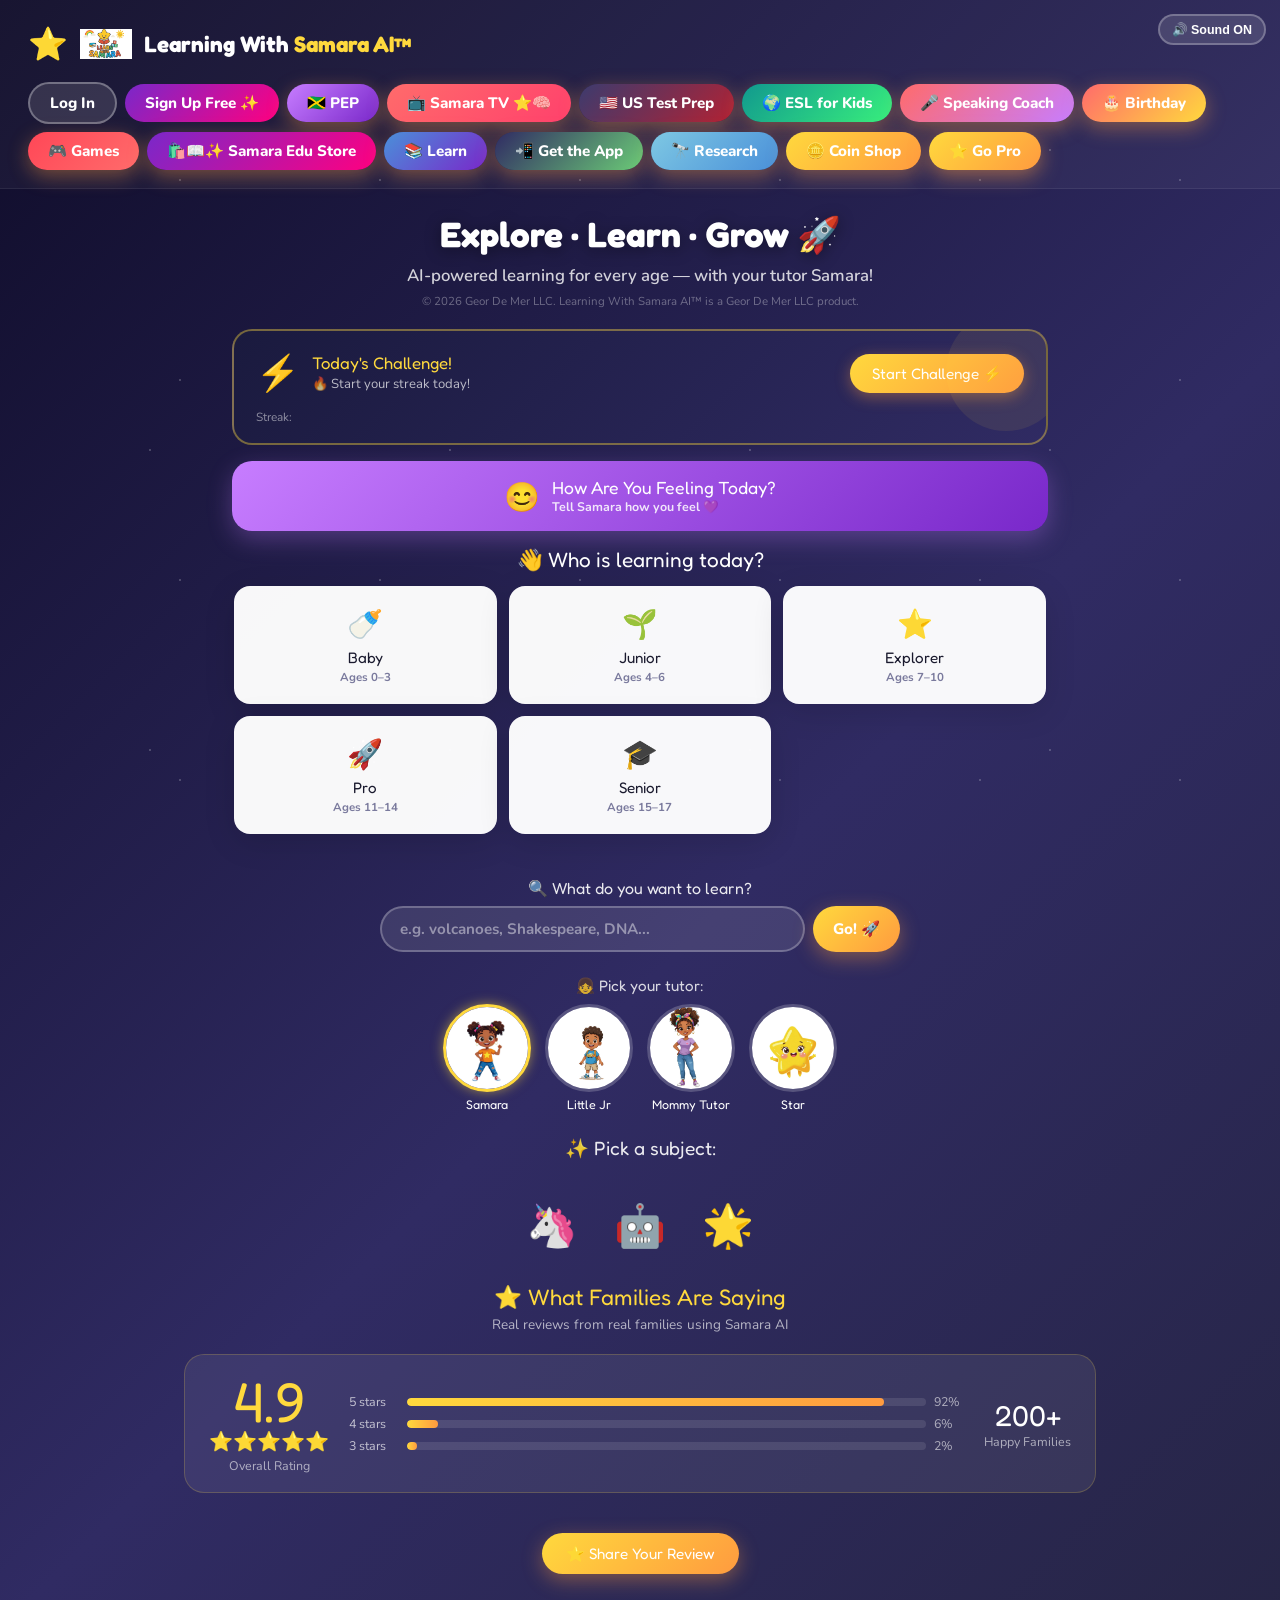
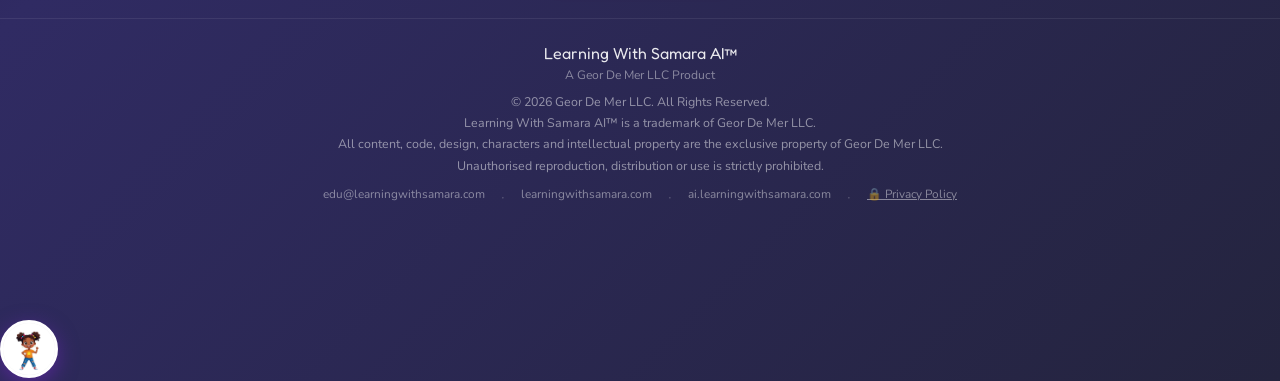
==== docs/index.html @ 22e5db50 "Update index.html" ====
<!DOCTYPE html>
<html lang="en">
<head>
<meta charset="UTF-8" />
<meta name="viewport" content="width=device-width, initial-scale=1.0, viewport-fit=cover" />
<title>Learning With Samara AI™ | learningwithsamara.com</title>
<meta name="description" content="AI-powered learning for children ages 0–17. Samara AI tutors every subject. Free to start at learningwithsamara.com" />

<!-- ── PWA MANIFEST ── -->
<link rel="manifest" href="/manifest.json" />

<!-- ── THEME COLORS ── -->
<meta name="theme-color" content="#302b63" />
<meta name="msapplication-TileColor" content="#302b63" />
<meta name="msapplication-TileImage" content="/icons/icon-144.png" />

<!-- ── iOS / APPLE PWA ── -->
<meta name="mobile-web-app-capable" content="yes">
<meta name="apple-mobile-web-app-capable" content="yes">
<meta name="apple-mobile-web-app-status-bar-style" content="black-translucent" />
<meta name="apple-mobile-web-app-title" content="Samara AI" />
<link rel="apple-touch-icon" href="/icons/icon-192.png" />
<link rel="apple-touch-icon" sizes="152x152" href="/icons/icon-152.png" />
<link rel="apple-touch-icon" sizes="180x180" href="/icons/icon-192.png" />

<!-- Apple splash screens (iPhone & iPad) -->
<meta name="apple-mobile-web-app-status-bar-style" content="black-translucent" />
<link rel="apple-touch-startup-image" href="/icons/splash-1125x2436.png" media="(device-width: 375px) and (device-height: 812px) and (-webkit-device-pixel-ratio: 3)" />
<link rel="apple-touch-startup-image" href="/icons/splash-828x1792.png"  media="(device-width: 414px) and (device-height: 896px) and (-webkit-device-pixel-ratio: 2)" />

<!-- ── FAVICONS ── -->
<link rel="icon" type="image/png" sizes="32x32" href="/icons/icon-96.png" />
<link rel="icon" type="image/png" sizes="16x16" href="/icons/icon-72.png" />
<link rel="shortcut icon" href="/icons/icon-192.png" />

<!-- ── SOCIAL / OG ── -->
<meta property="og:type" content="website" />
<meta property="og:title" content="Learning With Samara AI™" />
<meta property="og:description" content="Magical AI learning for every child — from Baby World to Quantum Physics!" />
<meta property="og:url" content="https://learningwithsamara.com" />
<meta property="og:image" content="https://learningwithsamara.com/icons/icon-512.png" />
<meta name="twitter:card" content="summary" />
<meta name="twitter:title" content="Learning With Samara AI™" />
<meta name="twitter:description" content="AI-powered learning for children ages 0–17" />

<link href="https://fonts.googleapis.com/css2?family=Fredoka+One&family=Nunito:wght@400;600;700;800&display=swap" rel="stylesheet" />
<style>
:root{--sun:#FFD93D;--grass:#6BCB77;--coral:#FF6B6B;--purple:#C77DFF;--orange:#FF9B3F;--navy:#1A1A2E;--muted:#7A7A9D;--radius:20px;--shadow:0 8px 32px rgba(0,0,0,0.12);--shadow-pop:0 12px 40px rgba(0,0,0,0.18);}
*,*::before,*::after{box-sizing:border-box;margin:0;padding:0;}
body{font-family:'Nunito',sans-serif;background:linear-gradient(135deg,#0f0c29,#302b63,#24243e);min-height:100vh;color:#2D2D2D;overflow-x:hidden;}
.stars{position:fixed;inset:0;pointer-events:none;z-index:0;background-image:radial-gradient(circle,#fff 1px,transparent 1px),radial-gradient(circle,#fff 1px,transparent 1px);background-size:300px 300px,200px 200px;background-position:0 0,80px 80px;opacity:0.2;animation:twinkle 8s ease-in-out infinite alternate;}
@keyframes twinkle{from{opacity:0.12}to{opacity:0.28}}
.screen{display:none;min-height:100vh;padding:0 0 80px;position:relative;z-index:1;}
.screen.active{display:block;}
.hidden{display:none!important;}
/* HEADER */
.home-header{display:flex;justify-content:space-between;align-items:center;padding:18px 28px;position:relative;z-index:2;flex-wrap:wrap;gap:12px;background:rgba(255,255,255,0.04);border-bottom:1px solid rgba(255,255,255,0.07);}
.logo-wrap{display:flex;align-items:center;gap:12px;}
.logo-star{font-size:2rem;animation:spin-star 6s linear infinite;}
@keyframes spin-star{from{transform:rotate(0deg)}to{transform:rotate(360deg)}}
.logo-img{width:52px;height:52px;object-fit:contain;border-radius:10px;}
.title{font-family:'Fredoka One',cursive;font-size:1.7rem;line-height:1.1;color:#fff;}
.title-accent{color:var(--sun);}
.header-btns{display:flex;gap:8px;flex-wrap:wrap;align-items:center;}
.btn{font-family:'Nunito',sans-serif;font-weight:800;font-size:0.95rem;padding:9px 20px;border-radius:50px;border:none;cursor:pointer;transition:transform 0.15s,box-shadow 0.15s;}
.btn:hover{transform:translateY(-2px) scale(1.03);}
.btn:active{transform:scale(0.97);}
.btn-primary{background:linear-gradient(135deg,var(--sun),var(--orange));color:#fff;box-shadow:0 6px 20px rgba(255,155,63,0.4);}
.btn-outline{background:rgba(255,255,255,0.12);color:#fff;border:2px solid rgba(255,255,255,0.3);}
.btn-outline:hover{background:rgba(255,255,255,0.2);}
.btn-glow{background:linear-gradient(135deg,#7928CA,#FF0080);color:#fff;box-shadow:0 6px 20px rgba(121,40,202,0.5);}
.btn-danger{background:linear-gradient(135deg,#FF416C,#FF4B2B);color:#fff;}
.btn-green{background:linear-gradient(135deg,#6BCB77,#3DAA45);color:#fff;}
.btn-gold{background:linear-gradient(135deg,#FFD93D,#FF9B3F);color:#fff;box-shadow:0 6px 20px rgba(255,155,63,0.5);}
.btn.big{font-size:1.1rem;padding:13px 32px;}
/* PRO BADGE */
.pro-badge{display:inline-flex;align-items:center;gap:5px;background:linear-gradient(135deg,#FFD93D,#FF9B3F);color:#fff;font-weight:800;font-size:0.72rem;padding:3px 10px;border-radius:50px;margin-left:6px;vertical-align:middle;}
.pro-lock{opacity:0.5;cursor:not-allowed;}
.pro-overlay{position:absolute;inset:0;background:rgba(0,0,0,0.5);backdrop-filter:blur(4px);border-radius:inherit;display:flex;align-items:center;justify-content:center;flex-direction:column;gap:8px;z-index:10;}
.pro-overlay-icon{font-size:2rem;}
.pro-overlay-text{font-family:'Fredoka One',cursive;color:#fff;font-size:1rem;}
/* HERO */
.hero{text-align:center;padding:24px 32px 20px;position:relative;z-index:2;}
.hero-title{font-family:'Fredoka One',cursive;font-size:2.2rem;color:#fff;margin-bottom:8px;text-shadow:0 3px 16px rgba(0,0,0,0.4);}
.hero-subtitle{font-size:1.05rem;color:rgba(255,255,255,0.8);font-weight:600;max-width:520px;margin:0 auto;}
/* AGE */
.age-select-wrap{max-width:860px;margin:0 auto;padding:0 24px 24px;position:relative;z-index:2;}
.age-select-title{font-family:'Fredoka One',cursive;font-size:1.3rem;color:#fff;text-align:center;margin-bottom:14px;}
.age-grid{display:grid;grid-template-columns:repeat(auto-fit,minmax(140px,1fr));gap:12px;}
.age-card{background:rgba(255,255,255,0.97);border-radius:16px;padding:16px 10px;text-align:center;cursor:pointer;transition:transform 0.2s,box-shadow 0.2s;box-shadow:var(--shadow);border:3px solid transparent;}
.age-card:hover{transform:translateY(-3px);box-shadow:var(--shadow-pop);}
.age-card.selected{border-color:var(--sun);background:#fffbe6;}
.age-icon{font-size:1.8rem;margin-bottom:4px;}
.age-label{font-family:'Fredoka One',cursive;font-size:0.95rem;color:var(--navy);}
.age-range{font-size:0.72rem;color:var(--muted);margin-top:2px;font-weight:700;}
/* SUBJECTS */
.subjects-section{max-width:960px;margin:0 auto;padding:0 28px;position:relative;z-index:2;}
.subjects-title{font-family:'Fredoka One',cursive;font-size:1.2rem;color:rgba(255,255,255,0.9);margin-bottom:14px;text-align:center;}
.subjects-grid{display:grid;grid-template-columns:repeat(auto-fit,minmax(180px,1fr));gap:16px;}
.subject-card{background:rgba(255,255,255,0.97);border-radius:22px;padding:24px 18px 18px;cursor:pointer;transition:transform 0.2s,box-shadow 0.2s;box-shadow:var(--shadow);position:relative;overflow:hidden;text-align:center;}
.subject-card::before{content:'';position:absolute;top:0;left:0;right:0;height:5px;border-radius:22px 22px 0 0;}
.subject-card[data-subject="math"]::before{background:linear-gradient(90deg,#FFD93D,#FF9B3F);}
.subject-card[data-subject="reading"]::before,.subject-card[data-subject="phonics"]::before{background:linear-gradient(90deg,#7EC8E3,#C77DFF);}
.subject-card[data-subject="science"]::before,.subject-card[data-subject="biology"]::before{background:linear-gradient(90deg,#6BCB77,#7EC8E3);}
.subject-card[data-subject="social"]::before,.subject-card[data-subject="history"]::before{background:linear-gradient(90deg,#FF6B6B,#C77DFF);}
.subject-card[data-subject="algebra"]::before{background:linear-gradient(90deg,#FFD93D,#FF6B6B);}
.subject-card[data-subject="literature"]::before{background:linear-gradient(90deg,#7EC8E3,#FF6B6B);}
.subject-card[data-subject="compsci"]::before{background:linear-gradient(90deg,#C77DFF,#7EC8E3);}
.subject-card[data-subject="finance"]::before{background:linear-gradient(90deg,#6BCB77,#C77DFF);}
.subject-card[data-subject="quantum"]::before{background:linear-gradient(90deg,#302b63,#C77DFF);}
.subject-card[data-subject="shapes"]::before,.subject-card[data-subject="colors"]::before,.subject-card[data-subject="animals"]::before,.subject-card[data-subject="numbers"]::before{background:linear-gradient(90deg,#FF9B3F,#FFD93D);}
.subject-card[data-subject="ustestprep"]::before{background:linear-gradient(90deg,#3C3B6E,#B22234);}
.subject-card[data-subject="esl"]::before{background:linear-gradient(90deg,#11998e,#38ef7d);}
.subject-card:hover{transform:translateY(-5px) scale(1.02);box-shadow:var(--shadow-pop);}
.subject-icon{font-size:2.4rem;margin-bottom:7px;}
.subject-name{font-family:'Fredoka One',cursive;font-size:1.2rem;color:var(--navy);margin-bottom:3px;}
.subject-desc{font-size:0.82rem;color:var(--muted);}
.lz-subject-btn {
  background: rgba(255,255,255,0.08);
  color: rgba(255,255,255,0.7);
  font-family: 'Fredoka One', cursive;
  font-size: 0.85rem;
  padding: 8px 16px;
  border-radius: 50px;
  border: 1px solid rgba(255,255,255,0.2);
  cursor: pointer;
}
.lz-subject-btn.active {
  background: linear-gradient(135deg,#C77DFF,#7928CA);
  color: #fff;
  border: none;
}
.lz-grade-btn {
  background: rgba(255,255,255,0.08);
  color: rgba(255,255,255,0.7);
  font-family: 'Fredoka One', cursive;
  font-size: 0.85rem;
  padding: 7px 16px;
  border-radius: 50px;
  border: 1px solid rgba(255,255,255,0.2);
  cursor: pointer;
}
.lz-grade-btn.active {
  background: linear-gradient(135deg,#FFD93D,#FF9B3F);
  color: #fff;
  border: none;
}
/* SEARCH */
.topic-search-wrap{max-width:560px;margin:20px auto 0;padding:0 20px;position:relative;z-index:2;}
.topic-search-label{font-family:'Fredoka One',cursive;font-size:1rem;color:rgba(255,255,255,0.9);text-align:center;margin-bottom:8px;}
.topic-search-row{display:flex;gap:8px;}
.topic-input{flex:1;font-family:'Nunito',sans-serif;font-weight:700;font-size:0.95rem;border:2px solid rgba(255,255,255,0.25);border-radius:50px;padding:11px 18px;background:rgba(255,255,255,0.1);color:#fff;outline:none;}
.topic-input::placeholder{color:rgba(255,255,255,0.45);}
.topic-input:focus{border-color:var(--sun);}
/* TOP BAR */
.top-bar{display:flex;align-items:center;gap:12px;padding:18px 24px;background:rgba(255,255,255,0.06);backdrop-filter:blur(10px);border-bottom:1px solid rgba(255,255,255,0.08);}
.back-btn{font-family:'Nunito',sans-serif;font-weight:800;font-size:0.9rem;color:rgba(255,255,255,0.85);background:rgba(255,255,255,0.1);border:1px solid rgba(255,255,255,0.2);border-radius:50px;padding:7px 16px;cursor:pointer;transition:background 0.15s;white-space:nowrap;}
.back-btn:hover{background:rgba(255,255,255,0.2);}
.score-pill{margin-left:auto;background:linear-gradient(135deg,#FFD93D,#FF9B3F);color:#fff;font-weight:800;font-size:0.95rem;padding:6px 16px;border-radius:50px;white-space:nowrap;}
.screen-title{font-family:'Fredoka One',cursive;font-size:1.9rem;color:#fff;text-align:center;padding:20px 24px 6px;}
.screen-title.small{font-size:1.3rem;padding:0;}
.screen-sub{text-align:center;color:rgba(255,255,255,0.7);font-size:0.95rem;padding:0 24px 20px;}
/* WORLDS */
.worlds-list{max-width:640px;margin:0 auto;padding:0 20px;display:flex;flex-direction:column;gap:14px;}
.world-card{background:rgba(255,255,255,0.96);border-radius:var(--radius);padding:18px 22px;display:flex;align-items:center;gap:16px;cursor:pointer;transition:transform 0.18s,box-shadow 0.18s;box-shadow:var(--shadow);position:relative;overflow:hidden;}
.world-card.locked{opacity:0.5;cursor:not-allowed;filter:grayscale(0.4);}
.world-card:not(.locked):hover{transform:translateX(5px);box-shadow:var(--shadow-pop);}
.world-num{font-family:'Fredoka One',cursive;font-size:1.5rem;width:48px;height:48px;border-radius:12px;display:flex;align-items:center;justify-content:center;flex-shrink:0;color:#fff;}
.world-num.c0{background:linear-gradient(135deg,#FFD93D,#FF9B3F);}
.world-num.c1{background:linear-gradient(135deg,#7EC8E3,#4A90D9);}
.world-num.c2{background:linear-gradient(135deg,#6BCB77,#3DAA45);}
.world-num.c3{background:linear-gradient(135deg,#FF6B6B,#FF416C);}
.world-num.c4{background:linear-gradient(135deg,#C77DFF,#7928CA);}
.world-info{flex:1;}
.world-name{font-family:'Fredoka One',cursive;font-size:1.1rem;color:var(--navy);}
.world-meta{font-size:0.84rem;color:var(--muted);margin-top:2px;}
.world-lock-icon{font-size:1.4rem;}
.world-progress-bar{position:absolute;bottom:0;left:0;height:4px;background:linear-gradient(90deg,#6BCB77,#FFD93D);transition:width 0.5s;}
/* STAGES */
.stages-list{max-width:580px;margin:0 auto;padding:0 20px;display:flex;flex-direction:column;gap:12px;}
.stage-card{background:rgba(255,255,255,0.96);border-radius:var(--radius);padding:16px 20px;display:flex;align-items:center;gap:14px;cursor:pointer;transition:transform 0.15s,box-shadow 0.15s;box-shadow:var(--shadow);}
.stage-card.locked{opacity:0.45;cursor:not-allowed;}
.stage-card:not(.locked):hover{transform:scale(1.02);box-shadow:var(--shadow-pop);}
.stage-icon{font-size:1.8rem;}
.stage-name{font-family:'Fredoka One',cursive;font-size:1.05rem;color:var(--navy);}
.stage-meta{font-size:0.82rem;color:var(--muted);margin-top:2px;}
.stage-stars{font-size:1rem;margin-left:auto;}
.difficulty-badge{display:inline-block;padding:2px 9px;border-radius:50px;font-size:0.68rem;font-weight:800;margin-left:5px;}
.diff-1{background:#d4edda;color:#155724;}
.diff-2{background:#fff3cd;color:#856404;}
.diff-3{background:#f8d7da;color:#721c24;}
/* QUIZ */
.quiz-progress{flex:1;display:flex;align-items:center;gap:8px;font-weight:800;color:#fff;font-size:0.9rem;}
.progress-bar-wrap{flex:1;height:7px;background:rgba(255,255,255,0.2);border-radius:50px;overflow:hidden;}
.progress-bar-fill{height:100%;background:linear-gradient(90deg,var(--grass),var(--sun));border-radius:50px;transition:width 0.4s;width:0%;}
.quiz-card{max-width:620px;margin:24px auto 0;padding:0 20px;}
.quiz-subject-badge{display:inline-block;background:rgba(255,255,255,0.15);color:rgba(255,255,255,0.9);font-weight:700;font-size:0.82rem;padding:4px 14px;border-radius:50px;margin-bottom:14px;}
.quiz-loading{display:flex;align-items:center;justify-content:center;gap:12px;padding:40px;color:rgba(255,255,255,0.7);font-family:'Fredoka One',cursive;font-size:1.1rem;}
.quiz-loading-dot{width:10px;height:10px;background:var(--sun);border-radius:50%;animation:qdot 1.2s ease-in-out infinite;}
.quiz-loading-dot:nth-child(2){animation-delay:0.2s;background:var(--grass);}
.quiz-loading-dot:nth-child(3){animation-delay:0.4s;background:var(--coral);}
@keyframes qdot{0%,80%,100%{transform:scale(0.6);opacity:0.4}40%{transform:scale(1.2);opacity:1}}
.quiz-question{font-family:'Fredoka One',cursive;font-size:1.8rem;color:#fff;text-align:center;padding:24px 16px;background:rgba(255,255,255,0.08);border-radius:22px;border:2px solid rgba(255,255,255,0.13);margin-bottom:18px;min-height:100px;display:flex;align-items:center;justify-content:center;line-height:1.3;}
.quiz-answers{display:grid;grid-template-columns:1fr 1fr;gap:12px;}
.answer-btn{font-family:'Fredoka One',cursive;font-size:1.2rem;color:var(--navy);background:rgba(255,255,255,0.97);border:3px solid transparent;border-radius:16px;padding:16px 10px;cursor:pointer;transition:transform 0.15s,box-shadow 0.15s;box-shadow:0 5px 16px rgba(0,0,0,0.1);text-align:center;line-height:1.3;}
.answer-btn:hover{transform:scale(1.04);}
.answer-btn.correct{background:linear-gradient(135deg,#6BCB77,#3DAA45);color:#fff;border-color:#3DAA45;}
.answer-btn.wrong{background:linear-gradient(135deg,#FF6B6B,#FF416C);color:#fff;animation:shake 0.4s ease;}
.answer-btn:disabled{cursor:default;}
@keyframes shake{0%,100%{transform:translateX(0)}20%{transform:translateX(-8px)}60%{transform:translateX(8px)}}
.quiz-feedback{margin-top:14px;padding:12px 18px;border-radius:14px;font-weight:700;font-size:0.95rem;text-align:center;animation:pop-in 0.3s cubic-bezier(0.34,1.56,0.64,1);}
.quiz-feedback.correct-fb{background:rgba(107,203,119,0.2);color:#6BCB77;border:2px solid rgba(107,203,119,0.4);}
.quiz-feedback.wrong-fb{background:rgba(255,107,107,0.2);color:#FF6B6B;border:2px solid rgba(255,107,107,0.4);}
/* AI TUTOR FLOAT */
.ai-tutor-float{position:fixed;bottom:24px;right:20px;z-index:8000;display:flex;flex-direction:column;align-items:flex-end;gap:10px;}
.ai-avatar-btn{width:58px;height:58px;border-radius:50%;border:3px solid #fff;cursor:pointer;overflow:hidden;padding:0;box-shadow:0 6px 20px rgba(121,40,202,0.5);animation:pulse-av 2s ease-in-out infinite;}
@keyframes pulse-av{0%,100%{box-shadow:0 6px 20px rgba(121,40,202,0.5)}50%{box-shadow:0 6px 28px rgba(255,0,128,0.7)}}
.ai-chat-window{background:rgba(15,12,40,0.97);backdrop-filter:blur(14px);border:1.5px solid rgba(255,255,255,0.14);border-radius:20px;width:320px;max-height:460px;overflow:hidden;display:flex;flex-direction:column;box-shadow:var(--shadow-pop);animation:slide-up 0.3s ease;}
.ai-chat-header{padding:13px 15px;background:linear-gradient(135deg,#7928CA,#FF0080);border-radius:20px 20px 0 0;display:flex;align-items:center;gap:10px;}
.ai-chat-avatar{width:34px;height:34px;border-radius:50%;overflow:hidden;flex-shrink:0;}
.ai-chat-name{font-family:'Fredoka One',cursive;color:#fff;font-size:1.05rem;}
.ai-chat-status{font-size:0.7rem;color:rgba(255,255,255,0.8);margin-top:1px;}
.ai-chat-close{margin-left:auto;background:rgba(255,255,255,0.2);border:none;color:#fff;border-radius:50%;width:26px;height:26px;cursor:pointer;font-size:0.95rem;}
.ai-chat-messages{flex:1;overflow-y:auto;padding:12px;display:flex;flex-direction:column;gap:9px;max-height:300px;}
.ai-msg{background:rgba(255,255,255,0.1);border-radius:14px 14px 14px 4px;padding:9px 13px;color:rgba(255,255,255,0.92);font-size:0.86rem;font-weight:600;line-height:1.5;border:1px solid rgba(255,255,255,0.1);}
.ai-msg.user-msg{background:rgba(121,40,202,0.4);border-radius:14px 14px 4px 14px;text-align:right;}
.ai-typing{display:flex;gap:4px;align-items:center;padding:8px 12px;}
.ai-typing span{width:7px;height:7px;background:rgba(255,255,255,0.6);border-radius:50%;animation:tdot 1.2s ease-in-out infinite;}
.ai-typing span:nth-child(2){animation-delay:0.2s;}
.ai-typing span:nth-child(3){animation-delay:0.4s;}
@keyframes tdot{0%,80%,100%{transform:scale(0.8);opacity:0.5}40%{transform:scale(1.2);opacity:1}}
.ai-chat-input-row{padding:9px;display:flex;gap:7px;border-top:1px solid rgba(255,255,255,0.1);}
.ai-chat-input{flex:1;background:rgba(255,255,255,0.1);border:1px solid rgba(255,255,255,0.18);border-radius:20px;padding:7px 13px;color:#fff;font-family:'Nunito',sans-serif;font-size:0.84rem;outline:none;}
.ai-chat-input::placeholder{color:rgba(255,255,255,0.38);}
.ai-send-btn{background:linear-gradient(135deg,#7928CA,#FF0080);border:none;border-radius:50%;width:32px;height:32px;color:#fff;cursor:pointer;font-size:0.95rem;flex-shrink:0;}
.voice-input-btn{background:linear-gradient(135deg,#7928CA,#FF0080);border:none;border-radius:50%;width:32px;height:32px;color:#fff;font-size:0.9rem;cursor:pointer;flex-shrink:0;}
.voice-input-btn.listening{animation:pulse-voice 1s ease-in-out infinite;}
@keyframes pulse-voice{0%,100%{opacity:1}50%{opacity:0.6;transform:scale(1.1)}}
/* AVATAR POPUP */
.avatar-popup-overlay{position:fixed;inset:0;z-index:9500;display:flex;align-items:center;justify-content:center;background:rgba(0,0,0,0.6);animation:fade-in 0.3s ease;}
.avatar-popup-box{background:linear-gradient(135deg,#1a1a3e,#2d1b69);border-radius:28px;padding:28px 32px;max-width:360px;width:90%;text-align:center;box-shadow:0 20px 60px rgba(0,0,0,0.6);border:2px solid rgba(199,125,255,0.4);animation:pop-in 0.4s cubic-bezier(0.34,1.56,0.64,1);}
.avatar-popup-img{width:100px;height:100px;border-radius:50%;object-fit:cover;border:4px solid var(--sun);box-shadow:0 0 20px rgba(255,217,61,0.5);margin-bottom:12px;}
.avatar-popup-name{font-family:'Fredoka One',cursive;color:var(--sun);font-size:0.9rem;margin-bottom:8px;}
.avatar-popup-msg{font-family:'Fredoka One',cursive;color:#fff;font-size:1.25rem;line-height:1.4;margin-bottom:10px;}
.avatar-popup-hint{background:rgba(255,255,255,0.1);border-radius:12px;padding:10px 14px;color:rgba(255,255,255,0.88);font-size:0.88rem;font-weight:700;margin-bottom:16px;border:1px solid rgba(255,255,255,0.14);line-height:1.5;}
.avatar-popup-btn{background:linear-gradient(135deg,var(--sun),var(--orange));color:#fff;font-family:'Fredoka One',cursive;font-size:1.05rem;padding:11px 28px;border-radius:50px;border:none;cursor:pointer;}
/* RESULT */
.result-wrap{max-width:480px;margin:0 auto;padding:32px 22px;text-align:center;}
.result-star{font-size:4.5rem;display:block;margin-bottom:8px;animation:pop-in 0.5s cubic-bezier(0.34,1.56,0.64,1) both;}
.result-title{font-family:'Fredoka One',cursive;font-size:2rem;color:#fff;margin-bottom:18px;}
.result-score-box{background:rgba(255,255,255,0.12);border-radius:18px;border:2px solid rgba(255,255,255,0.18);padding:20px;margin-bottom:12px;}
.result-score{font-family:'Fredoka One',cursive;font-size:3rem;color:var(--sun);}
.result-score-label{color:rgba(255,255,255,0.65);font-weight:700;font-size:0.88rem;margin-top:3px;}
.result-points{font-size:1.15rem;font-weight:800;color:var(--grass);margin:8px 0;}
.result-adaptive-msg{background:rgba(255,255,255,0.1);border-radius:12px;padding:11px 15px;color:rgba(255,255,255,0.8);font-size:0.88rem;margin-bottom:12px;border:1px solid rgba(255,255,255,0.13);}
.result-msg{color:rgba(255,255,255,0.78);font-size:0.95rem;margin-bottom:22px;}
.result-btns{display:flex;flex-direction:column;gap:10px;}
/* AUTH */
.auth-wrap{max-width:400px;margin:0 auto;padding:28px 22px;}
.auth-card{background:rgba(255,255,255,0.97);border-radius:26px;padding:32px 28px;box-shadow:var(--shadow-pop);text-align:center;}
.auth-icon{font-size:2.8rem;margin-bottom:8px;}
.auth-card h2{font-family:'Fredoka One',cursive;font-size:1.8rem;color:var(--navy);margin-bottom:16px;}
.tab-row{display:flex;gap:7px;margin-bottom:18px;border-radius:50px;background:#f0f0f8;padding:4px;}
.tab{flex:1;font-family:'Nunito',sans-serif;font-weight:800;font-size:0.9rem;padding:8px;border-radius:50px;border:none;cursor:pointer;background:transparent;color:var(--muted);transition:background 0.2s,color 0.2s;}
.tab.active{background:#fff;color:var(--navy);box-shadow:0 2px 8px rgba(0,0,0,0.1);}
.auth-fields{display:flex;flex-direction:column;gap:10px;margin-bottom:16px;}
.field{font-family:'Nunito',sans-serif;font-size:0.95rem;font-weight:600;border:2px solid #e8e8f0;border-radius:12px;padding:11px 15px;outline:none;transition:border-color 0.2s;background:#fafafa;color:var(--navy);}
.field:focus{border-color:var(--purple);background:#fff;}
.auth-msg{font-size:0.88rem;font-weight:700;margin-top:8px;min-height:18px;}
.auth-msg.error{color:var(--coral);}
.auth-msg.success{color:var(--grass);}
/* DASH */
.dashboard-wrap,.parent-dash-wrap{max-width:700px;margin:0 auto;padding:18px 22px;}
.dash-welcome{font-family:'Fredoka One',cursive;font-size:1.6rem;color:#fff;text-align:center;margin-bottom:18px;}
.dash-age-badge{text-align:center;margin-bottom:18px;}
.age-badge-pill{display:inline-block;background:linear-gradient(135deg,var(--sun),var(--orange));color:#fff;font-weight:800;font-size:0.88rem;padding:5px 18px;border-radius:50px;}
.dash-stats,.parent-stats{display:grid;grid-template-columns:repeat(3,1fr);gap:12px;margin-bottom:24px;}
.parent-stats{grid-template-columns:repeat(4,1fr);}
.stat-card,.parent-stat{background:rgba(255,255,255,0.97);border-radius:18px;padding:18px 12px;text-align:center;box-shadow:var(--shadow);}
.stat-icon{font-size:1.6rem;margin-bottom:3px;}
.stat-val,.parent-stat-val{font-family:'Fredoka One',cursive;font-size:1.9rem;color:var(--navy);}
.stat-lbl,.parent-stat-lbl{font-size:0.74rem;color:var(--muted);font-weight:700;margin-top:2px;}
.dash-section-title{font-family:'Fredoka One',cursive;font-size:1.1rem;color:rgba(255,255,255,0.9);margin:0 0 10px;}
.dash-progress-list{display:flex;flex-direction:column;gap:9px;margin-bottom:22px;}
.dash-subject-row{background:rgba(255,255,255,0.12);border-radius:12px;padding:11px 14px;display:flex;align-items:center;gap:11px;}
.dash-subject-icon{font-size:1.4rem;}
.dash-subject-info{flex:1;}
.dash-subject-name{font-weight:800;color:#fff;font-size:0.92rem;}
.dash-subject-progress{font-size:0.78rem;color:rgba(255,255,255,0.58);margin-top:2px;}
.mini-bar-wrap{width:64px;height:5px;background:rgba(255,255,255,0.18);border-radius:50px;overflow:hidden;}
.mini-bar-fill{height:100%;background:linear-gradient(90deg,var(--grass),var(--sun));border-radius:50px;transition:width 0.5s;}
.dash-activity{background:rgba(255,255,255,0.08);border-radius:12px;padding:12px;}
.activity-row{display:flex;justify-content:space-between;align-items:center;padding:8px 0;border-bottom:1px solid rgba(255,255,255,0.07);color:rgba(255,255,255,0.82);font-size:0.86rem;}
.activity-row:last-child{border-bottom:none;}
.activity-pts{font-weight:800;color:var(--sun);}
.empty-msg{text-align:center;color:rgba(255,255,255,0.48);font-size:0.88rem;padding:12px;}
.parent-title{font-family:'Fredoka One',cursive;font-size:1.7rem;color:#fff;text-align:center;margin-bottom:5px;}
.parent-sub{text-align:center;color:rgba(255,255,255,0.68);font-size:0.92rem;margin-bottom:22px;}
.subject-progress-card{background:rgba(255,255,255,0.97);border-radius:18px;padding:18px 22px;margin-bottom:12px;box-shadow:var(--shadow);}
.subject-progress-header{display:flex;align-items:center;gap:11px;margin-bottom:11px;}
.subject-progress-icon{font-size:1.7rem;}
.subject-progress-name{font-family:'Fredoka One',cursive;font-size:1.1rem;color:var(--navy);}
.subject-progress-pct{margin-left:auto;font-family:'Fredoka One',cursive;font-size:1.4rem;}
.subject-bar-wrap{height:11px;background:#f0f0f8;border-radius:50px;overflow:hidden;margin-bottom:7px;}
.subject-bar-fill{height:100%;border-radius:50px;transition:width 0.8s;}
.subject-bar-fill.strong{background:linear-gradient(90deg,#6BCB77,#3DAA45);}
.subject-bar-fill.medium{background:linear-gradient(90deg,#FFD93D,#FF9B3F);}
.subject-bar-fill.weak{background:linear-gradient(90deg,#FF6B6B,#FF416C);}
.subject-label-row{display:flex;justify-content:space-between;font-size:0.78rem;color:var(--muted);font-weight:700;}
.suggestions-box{background:rgba(255,255,255,0.1);border-radius:14px;padding:14px 18px;margin-top:18px;border:1px solid rgba(255,255,255,0.14);}
.suggestions-title{font-family:'Fredoka One',cursive;color:var(--sun);font-size:1.05rem;margin-bottom:11px;}
.suggestion-item{display:flex;align-items:flex-start;gap:9px;padding:7px 0;border-bottom:1px solid rgba(255,255,255,0.07);color:rgba(255,255,255,0.82);font-size:0.85rem;}
.suggestion-item:last-child{border-bottom:none;}
.suggestion-icon{font-size:1.1rem;flex-shrink:0;}
/* TOAST & MODAL */
.toast{position:fixed;bottom:24px;left:50%;transform:translateX(-50%) translateY(20px);background:rgba(26,26,46,0.97);color:#fff;font-weight:700;font-size:0.95rem;padding:11px 26px;border-radius:50px;box-shadow:0 8px 28px rgba(0,0,0,0.3);border:1px solid rgba(255,255,255,0.14);z-index:9999;opacity:0;transition:opacity 0.3s,transform 0.3s;pointer-events:none;}
.toast.show{opacity:1;transform:translateX(-50%) translateY(0);}
.modal-overlay{position:fixed;inset:0;background:rgba(0,0,0,0.6);backdrop-filter:blur(6px);z-index:9000;display:flex;align-items:center;justify-content:center;}
.modal-box{background:rgba(255,255,255,0.97);border-radius:22px;padding:28px;max-width:340px;width:90%;text-align:center;box-shadow:var(--shadow-pop);animation:pop-in 0.3s cubic-bezier(0.34,1.56,0.64,1);}
#modal-msg{font-family:'Fredoka One',cursive;font-size:1.3rem;color:var(--navy);margin-bottom:18px;}
.modal-btns{display:flex;gap:10px;justify-content:center;}
@keyframes pop-in{from{transform:scale(0.7);opacity:0}to{transform:scale(1);opacity:1}}
@keyframes slide-up{from{transform:translateY(20px);opacity:0}to{transform:translateY(0);opacity:1}}
@keyframes fade-in{from{opacity:0}to{opacity:1}}
/* SOUND TOGGLE */
.sound-toggle{position:fixed;top:14px;right:14px;z-index:8500;background:rgba(255,255,255,0.13);border:2px solid rgba(255,255,255,0.25);border-radius:50px;padding:6px 12px;color:#fff;font-weight:800;font-size:0.78rem;cursor:pointer;backdrop-filter:blur(8px);}
/* BABY MODE */
.baby-screen{min-height:calc(100vh - 80px);display:flex;flex-direction:column;align-items:center;justify-content:center;padding:20px;position:relative;z-index:1;}
.baby-title{font-family:'Fredoka One',cursive;font-size:1.9rem;color:#fff;text-align:center;margin-bottom:18px;}
.baby-category-grid{display:grid;grid-template-columns:repeat(2,1fr);gap:18px;max-width:480px;width:100%;margin-bottom:22px;}
.baby-category-btn{background:rgba(255,255,255,0.97);border-radius:22px;padding:24px 14px;text-align:center;cursor:pointer;transition:transform 0.2s,box-shadow 0.2s;box-shadow:0 8px 28px rgba(0,0,0,0.14);border:none;position:relative;overflow:hidden;}
.baby-category-btn::before{content:'';position:absolute;top:0;left:0;right:0;height:5px;border-radius:22px 22px 0 0;}
.baby-category-btn:nth-child(1)::before{background:linear-gradient(90deg,#FF9B3F,#FFD93D);}
.baby-category-btn:nth-child(2)::before{background:linear-gradient(90deg,#FF6B6B,#C77DFF);}
.baby-category-btn:nth-child(3)::before{background:linear-gradient(90deg,#6BCB77,#7EC8E3);}
.baby-category-btn:nth-child(4)::before{background:linear-gradient(90deg,#7EC8E3,#C77DFF);}
.baby-category-btn:hover{transform:translateY(-5px) scale(1.02);}
.baby-category-icon{font-size:3.2rem;margin-bottom:8px;display:block;}
.baby-category-name{font-family:'Fredoka One',cursive;font-size:1.2rem;color:#1A1A2E;}
.baby-activity-wrap{max-width:560px;width:100%;margin:0 auto;text-align:center;padding:18px;}
.baby-question-text{font-family:'Fredoka One',cursive;font-size:2rem;color:#fff;margin-bottom:22px;animation:bounce-text 0.5s ease;}
@keyframes bounce-text{0%{transform:scale(0.8);opacity:0}60%{transform:scale(1.08)}100%{transform:scale(1);opacity:1}}
.baby-items-grid{display:grid;grid-template-columns:repeat(2,1fr);gap:14px;margin-bottom:18px;}
.baby-item-btn{background:rgba(255,255,255,0.97);border-radius:22px;padding:18px 14px;cursor:pointer;transition:transform 0.15s;box-shadow:0 7px 22px rgba(0,0,0,0.11);border:4px solid transparent;display:flex;flex-direction:column;align-items:center;gap:8px;}
.baby-item-btn:hover{transform:scale(1.04);}
.baby-item-btn.correct-baby{border-color:#6BCB77;background:linear-gradient(135deg,#6BCB77,#3DAA45);animation:baby-pop 0.4s cubic-bezier(0.34,1.56,0.64,1);}
.baby-item-btn.wrong-baby{border-color:#FF6B6B;animation:baby-shake 0.4s ease;}
@keyframes baby-pop{0%{transform:scale(1)}50%{transform:scale(1.14)}100%{transform:scale(1.04)}}
@keyframes baby-shake{0%,100%{transform:translateX(0)}25%{transform:translateX(-9px)}75%{transform:translateX(9px)}}
.baby-item-emoji{font-size:3.6rem;line-height:1;}
.baby-item-word{font-family:'Fredoka One',cursive;font-size:1.3rem;color:#1A1A2E;}
.baby-item-btn.correct-baby .baby-item-word{color:#fff;}
.baby-celebrate{position:fixed;inset:0;z-index:9999;display:flex;align-items:center;justify-content:center;background:rgba(0,0,0,0.5);animation:fade-in 0.3s ease;}
.baby-celebrate-inner{background:linear-gradient(135deg,#FFD93D,#FF9B3F);border-radius:28px;padding:36px;text-align:center;animation:pop-in 0.4s cubic-bezier(0.34,1.56,0.64,1);}
.baby-celebrate-emoji{font-size:4.5rem;display:block;margin-bottom:8px;}
.baby-celebrate-text{font-family:'Fredoka One',cursive;font-size:1.8rem;color:#fff;}
/* ── PLAYHOUSE STYLES ── */
.playhouse-wrap{max-width:600px;width:100%;margin:0 auto;padding:0 16px 24px;}
.playhouse-house{position:relative;text-align:center;margin-bottom:8px;}
.playhouse-title{font-family:'Fredoka One',cursive;font-size:2rem;color:#FFD93D;text-shadow:0 3px 12px rgba(0,0,0,0.4);margin-bottom:4px;animation:bounce-text 0.6s ease;}
.playhouse-subtitle{font-family:'Fredoka One',cursive;font-size:1rem;color:rgba(255,255,255,0.8);margin-bottom:20px;}
.playhouse-rooms{display:grid;grid-template-columns:repeat(2,1fr);gap:14px;}
.playhouse-room{border-radius:24px;padding:20px 14px;text-align:center;cursor:pointer;border:3px solid rgba(255,255,255,0.3);transition:transform 0.2s,box-shadow 0.2s;position:relative;overflow:hidden;box-shadow:0 8px 28px rgba(0,0,0,0.2);}
.playhouse-room:active{transform:scale(0.95);}
.playhouse-room:hover{transform:translateY(-6px) scale(1.03);box-shadow:0 16px 40px rgba(0,0,0,0.3);}
.playhouse-room-icon{font-size:3.5rem;display:block;margin-bottom:8px;animation:float-icon 3s ease-in-out infinite;}
.playhouse-room:nth-child(2) .playhouse-room-icon{animation-delay:0.5s;}
.playhouse-room:nth-child(3) .playhouse-room-icon{animation-delay:1s;}
.playhouse-room:nth-child(4) .playhouse-room-icon{animation-delay:1.5s;}
.playhouse-room:nth-child(5) .playhouse-room-icon{animation-delay:2s;}
.playhouse-room:nth-child(6) .playhouse-room-icon{animation-delay:2.5s;}
@keyframes float-icon{0%,100%{transform:translateY(0)}50%{transform:translateY(-8px)}}
.playhouse-room-name{font-family:'Fredoka One',cursive;font-size:1.1rem;color:#fff;text-shadow:0 2px 8px rgba(0,0,0,0.3);}
.playhouse-room-desc{font-size:0.75rem;color:rgba(255,255,255,0.85);margin-top:3px;font-weight:700;}
/* Playhouse activity screens */
.playhouse-activity{max-width:580px;width:100%;margin:0 auto;padding:0 16px;}
.playhouse-back{background:rgba(255,255,255,0.15);color:#fff;font-family:'Fredoka One',cursive;font-size:0.9rem;padding:8px 18px;border-radius:50px;border:2px solid rgba(255,255,255,0.3);cursor:pointer;margin-bottom:16px;display:inline-block;}
/* Music room */
.music-btn{background:rgba(255,255,255,0.97);border-radius:20px;padding:20px;text-align:center;cursor:pointer;border:4px solid transparent;transition:transform 0.15s,box-shadow 0.15s;box-shadow:0 6px 20px rgba(0,0,0,0.12);}
.music-btn:hover{transform:scale(1.06);}
.music-btn.playing{border-color:#FFD93D;background:linear-gradient(135deg,#FFD93D,#FF9B3F);animation:baby-pop 0.3s ease;}
.music-btn-icon{font-size:3rem;display:block;margin-bottom:6px;}
.music-btn-name{font-family:'Fredoka One',cursive;font-size:1rem;color:#1A1A2E;}
/* Story corner */
.story-page{background:rgba(255,255,255,0.97);border-radius:24px;padding:24px;text-align:center;box-shadow:0 8px 28px rgba(0,0,0,0.14);}
.story-illustration{font-size:5rem;margin-bottom:12px;display:block;animation:float-icon 2s ease-in-out infinite;}
.story-text{font-family:'Fredoka One',cursive;font-size:1.3rem;color:#1A1A2E;line-height:1.6;margin-bottom:16px;}
.story-next-btn{background:linear-gradient(135deg,#FFD93D,#FF9B3F);color:#fff;font-family:'Fredoka One',cursive;font-size:1rem;padding:12px 28px;border-radius:50px;border:none;cursor:pointer;box-shadow:0 6px 20px rgba(255,155,63,0.4);}
/* Art room */
.color-swatch{width:72px;height:72px;border-radius:50%;cursor:pointer;border:5px solid rgba(255,255,255,0.5);transition:transform 0.2s,box-shadow 0.2s;box-shadow:0 6px 20px rgba(0,0,0,0.2);}
.color-swatch:hover,.color-swatch.selected{transform:scale(1.2);border-color:#fff;box-shadow:0 8px 28px rgba(0,0,0,0.3);}
.canvas-area{background:#fff;border-radius:20px;min-height:180px;display:flex;align-items:center;justify-content:center;font-size:5rem;cursor:pointer;transition:background 0.3s;box-shadow:0 6px 20px rgba(0,0,0,0.12);margin:16px 0;border:4px solid rgba(255,255,255,0.3);}
/* PEP */
.pep-header{background:linear-gradient(135deg,#1a1a3e,#2d1b69);padding:22px;text-align:center;border-bottom:2px solid rgba(199,125,255,0.3);position:relative;}
.pep-badge{display:inline-block;background:linear-gradient(135deg,#FFD93D,#FF9B3F);color:#fff;font-family:'Fredoka One',cursive;font-size:0.82rem;padding:4px 14px;border-radius:50px;margin-bottom:8px;}
.pep-title{font-family:'Fredoka One',cursive;font-size:1.9rem;color:#fff;}
.pep-subtitle{color:rgba(255,255,255,0.68);font-size:0.92rem;margin-top:5px;}
.pep-subjects-grid{display:grid;grid-template-columns:repeat(auto-fit,minmax(148px,1fr));gap:14px;max-width:860px;margin:22px auto;padding:0 22px;}
.pep-subject-card{background:rgba(255,255,255,0.97);border-radius:18px;padding:22px 14px;text-align:center;cursor:pointer;transition:transform 0.2s,box-shadow 0.2s;box-shadow:0 5px 20px rgba(0,0,0,0.11);position:relative;overflow:hidden;}
.pep-subject-card::before{content:'';position:absolute;top:0;left:0;right:0;height:5px;border-radius:18px 18px 0 0;}
.pep-subject-card[data-pep="math"]::before{background:linear-gradient(90deg,#FFD93D,#FF9B3F);}
.pep-subject-card[data-pep="language"]::before{background:linear-gradient(90deg,#7EC8E3,#C77DFF);}
.pep-subject-card[data-pep="science"]::before{background:linear-gradient(90deg,#6BCB77,#7EC8E3);}
.pep-subject-card[data-pep="social"]::before{background:linear-gradient(90deg,#FF6B6B,#C77DFF);}
.pep-subject-card[data-pep="general"]::before{background:linear-gradient(90deg,#FF9B3F,#FFD93D);}
.pep-subject-card[data-pep="practice"]::before{background:linear-gradient(90deg,#C77DFF,#7928CA);}
.pep-subject-card:hover{transform:translateY(-4px);}
.pep-subject-icon{font-size:2.3rem;margin-bottom:7px;}
.pep-subject-name{font-family:'Fredoka One',cursive;font-size:1.05rem;color:#1A1A2E;}
.pep-subject-count{font-size:0.75rem;color:#7A7A9D;margin-top:3px;}
/* ── PRICING SCREEN ── */
.pricing-wrap{max-width:820px;margin:0 auto;padding:28px 22px;}
.pricing-title{font-family:'Fredoka One',cursive;font-size:2rem;color:#fff;text-align:center;margin-bottom:6px;}
.pricing-sub{text-align:center;color:rgba(255,255,255,0.7);font-size:0.95rem;margin-bottom:32px;}
.pricing-grid{display:grid;grid-template-columns:1fr 1fr;gap:20px;margin-bottom:24px;}
.plan-card{background:rgba(255,255,255,0.97);border-radius:24px;padding:28px 24px;box-shadow:var(--shadow);position:relative;overflow:hidden;}
.plan-card.featured{background:linear-gradient(135deg,#1a1a3e,#2d1b69);border:2px solid rgba(199,125,255,0.5);}
.plan-popular{position:absolute;top:16px;right:-12px;background:linear-gradient(135deg,#FFD93D,#FF9B3F);color:#fff;font-family:'Fredoka One',cursive;font-size:0.78rem;padding:4px 20px;transform:rotate(12deg);border-radius:50px;}
.plan-name{font-family:'Fredoka One',cursive;font-size:1.5rem;color:var(--navy);margin-bottom:4px;}
.plan-card.featured .plan-name{color:#fff;}
.plan-price{font-family:'Fredoka One',cursive;font-size:2.5rem;color:var(--navy);margin-bottom:4px;}
.plan-card.featured .plan-price{color:var(--sun);}
.plan-period{font-size:0.8rem;color:var(--muted);font-weight:700;}
.plan-card.featured .plan-period{color:rgba(255,255,255,0.6);}
.plan-features{list-style:none;margin:16px 0 20px;display:flex;flex-direction:column;gap:8px;}
.plan-features li{display:flex;align-items:flex-start;gap:8px;font-size:0.88rem;color:var(--navy);font-weight:600;}
.plan-card.featured .plan-features li{color:rgba(255,255,255,0.88);}
.plan-features li .check{color:#6BCB77;font-size:1rem;flex-shrink:0;}
.plan-features li .cross{color:#aaa;font-size:1rem;flex-shrink:0;}
.plan-features li.locked-feature{opacity:0.5;}
.trial-note{text-align:center;color:rgba(255,255,255,0.6);font-size:0.82rem;margin-top:8px;}
.money-back{background:rgba(107,203,119,0.15);border-radius:14px;border:1px solid rgba(107,203,119,0.3);padding:14px 18px;text-align:center;color:rgba(255,255,255,0.85);font-size:0.88rem;font-weight:700;margin-top:20px;}
.upgrade-banner{background:linear-gradient(135deg,#7928CA,#FF0080);border-radius:18px;padding:18px 22px;display:flex;align-items:center;gap:14px;margin-bottom:20px;cursor:pointer;transition:transform 0.2s;}
.upgrade-banner:hover{transform:scale(1.02);}
.upgrade-banner-text{flex:1;}
.upgrade-banner-title{font-family:'Fredoka One',cursive;color:#fff;font-size:1.2rem;}
.upgrade-banner-sub{color:rgba(255,255,255,0.8);font-size:0.85rem;margin-top:3px;}
/* ── LEARN SCREEN ── */
.learn-card{background:rgba(255,255,255,0.97);border-radius:24px;padding:0;box-shadow:0 8px 32px rgba(0,0,0,0.15);overflow:hidden;margin-bottom:18px;}
.learn-card-header{padding:18px 22px;display:flex;align-items:center;gap:14px;}
.learn-card-icon{font-size:2.8rem;flex-shrink:0;}
.learn-card-title{font-family:'Fredoka One',cursive;font-size:1.3rem;color:#fff;}
.learn-card-subject{font-size:0.78rem;color:rgba(255,255,255,0.8);margin-top:2px;font-weight:700;}
.learn-card-body{padding:20px 22px;}
.learn-section{margin-bottom:18px;}
.learn-section-title{font-family:'Fredoka One',cursive;font-size:0.95rem;margin-bottom:8px;display:flex;align-items:center;gap:6px;}
.learn-section-content{font-size:0.9rem;color:#2D2D2D;line-height:1.7;font-weight:600;}
.learn-pictorial{background:rgba(0,0,0,0.04);border-radius:16px;padding:16px;text-align:center;font-size:2.2rem;letter-spacing:8px;margin:10px 0;border:2px dashed rgba(0,0,0,0.1);}
.learn-memory{background:linear-gradient(135deg,#FFF9DB,#FFE066);border-radius:14px;padding:14px 16px;border-left:4px solid #FFD93D;font-family:'Fredoka One',cursive;font-size:1rem;color:#1A1A2E;}
.learn-fact{background:linear-gradient(135deg,#E8F4FD,#BEE3F8);border-radius:14px;padding:12px 16px;border-left:4px solid #4A90D9;font-size:0.88rem;color:#1A1A2E;font-weight:700;}
.learn-realworld{background:linear-gradient(135deg,#F0FFF4,#C6F6D5);border-radius:14px;padding:12px 16px;border-left:4px solid #6BCB77;font-size:0.88rem;color:#1A1A2E;font-weight:700;}
.learn-step{display:flex;align-items:flex-start;gap:10px;margin-bottom:10px;}
.learn-step-num{background:linear-gradient(135deg,#7928CA,#FF0080);color:#fff;font-family:'Fredoka One',cursive;width:26px;height:26px;border-radius:50%;display:flex;align-items:center;justify-content:center;flex-shrink:0;font-size:0.85rem;}
.learn-step-text{font-size:0.88rem;color:#2D2D2D;font-weight:600;line-height:1.5;padding-top:3px;}
.learn-subject-btn{background:rgba(255,255,255,0.97);border-radius:18px;padding:16px 14px;text-align:center;cursor:pointer;transition:transform 0.2s,box-shadow 0.2s;box-shadow:0 6px 20px rgba(0,0,0,0.1);border:3px solid transparent;}
.learn-subject-btn:hover{transform:translateY(-4px);box-shadow:0 12px 32px rgba(0,0,0,0.15);}
.learn-subject-btn.active{border-color:var(--sun);}
.learn-quiz-btn{background:linear-gradient(135deg,#7928CA,#FF0080);color:#fff;font-family:'Fredoka One',cursive;font-size:1rem;padding:13px 28px;border-radius:50px;border:none;cursor:pointer;box-shadow:0 6px 20px rgba(121,40,202,0.4);width:100%;margin-top:8px;}
.pep-info-box{max-width:820px;margin:0 auto 18px;padding:14px 18px;background:rgba(255,255,255,0.08);border-radius:14px;border:1px solid rgba(255,255,255,0.13);display:flex;align-items:center;gap:12px;backdrop-filter:blur(8px);}
.pep-info-icon{font-size:1.8rem;flex-shrink:0;}
.pep-info-text{color:rgba(255,255,255,0.84);font-size:0.88rem;font-weight:600;line-height:1.5;}
/* ── LEARN / KNOWLEDGE BASE ── */
.learn-card{background:rgba(255,255,255,0.97);border-radius:24px;overflow:hidden;box-shadow:0 8px 32px rgba(0,0,0,0.14);margin-bottom:18px;}
.learn-card-header{padding:18px 20px;display:flex;align-items:center;gap:14px;}
.learn-card-icon{font-size:2.4rem;flex-shrink:0;}
.learn-card-title{font-family:'Fredoka One',cursive;font-size:1.2rem;color:#1A1A2E;}
.learn-card-subject{font-size:0.75rem;font-weight:800;color:#7A7A9D;margin-top:2px;text-transform:uppercase;letter-spacing:1px;}
.learn-card-body{padding:0 20px 20px;}
.learn-section{margin-bottom:16px;}
.learn-section-title{font-family:'Fredoka One',cursive;font-size:0.88rem;color:#7928CA;margin-bottom:8px;display:flex;align-items:center;gap:6px;}
.learn-section-content{font-size:0.92rem;color:#2D2D2D;line-height:1.7;font-weight:600;}
.learn-emoji-diagram{background:linear-gradient(135deg,#f0f4ff,#e8f0fe);border-radius:16px;padding:16px;text-align:center;font-size:1.8rem;line-height:2.2;letter-spacing:4px;margin:8px 0;}
.learn-fact-box{background:linear-gradient(135deg,#fff8e1,#fff3cd);border-radius:12px;padding:12px 14px;border-left:4px solid #FFD93D;font-size:0.88rem;color:#5D4037;font-weight:700;line-height:1.6;}
.learn-memory-box{background:linear-gradient(135deg,#e8f5e9,#c8e6c9);border-radius:12px;padding:12px 14px;border-left:4px solid #6BCB77;font-size:0.88rem;color:#1B5E20;font-weight:700;line-height:1.6;}
.learn-realworld-box{background:linear-gradient(135deg,#e3f2fd,#bbdefb);border-radius:12px;padding:12px 14px;border-left:4px solid #4A90D9;font-size:0.88rem;color:#0D47A1;font-weight:700;line-height:1.6;}
.learn-steps{display:flex;flex-direction:column;gap:8px;}
.learn-step{display:flex;align-items:flex-start;gap:10px;}
.learn-step-num{background:linear-gradient(135deg,#7928CA,#FF0080);color:#fff;font-family:'Fredoka One',cursive;font-size:0.8rem;width:24px;height:24px;border-radius:50%;display:flex;align-items:center;justify-content:center;flex-shrink:0;margin-top:2px;}
.learn-step-text{font-size:0.88rem;color:#2D2D2D;font-weight:600;line-height:1.5;}
.learn-tag{display:inline-block;background:rgba(121,40,202,0.1);color:#7928CA;font-size:0.72rem;font-weight:800;padding:3px 10px;border-radius:50px;margin:2px;}
.learn-subject-btn{background:rgba(255,255,255,0.08);border:1.5px solid rgba(255,255,255,0.15);border-radius:16px;padding:14px 12px;text-align:center;cursor:pointer;transition:transform 0.2s,box-shadow 0.2s;}
.learn-subject-btn:hover{transform:translateY(-3px);box-shadow:0 8px 24px rgba(0,0,0,0.2);}
.learn-subject-btn.active{border-color:rgba(121,40,202,0.6);background:rgba(121,40,202,0.15);}
.learn-pictorial{display:flex;flex-wrap:wrap;gap:8px;justify-content:center;padding:12px;background:#f8f9ff;border-radius:14px;margin:8px 0;}
.learn-pictorial-item{display:flex;flex-direction:column;align-items:center;gap:4px;min-width:56px;}
.learn-pictorial-emoji{font-size:2rem;}
.learn-pictorial-label{font-size:0.68rem;font-weight:800;color:#5D4037;text-align:center;}
.home-header{flex-direction:column;gap:12px;align-items:flex-start;}
.title{font-size:1.4rem;}
.subjects-grid{grid-template-columns:1fr 1fr;gap:12px;}
.quiz-question{font-size:1.4rem;}
.answer-btn{font-size:1.05rem;padding:13px 8px;}
.age-grid{grid-template-columns:repeat(3,1fr);}
.parent-stats{grid-template-columns:repeat(2,1fr);}
.ai-chat-window{width:calc(100vw - 36px);}
.pricing-grid{grid-template-columns:1fr;}
}
@keyframes bounce{0%,100%{transform:translateY(0)}50%{transform:translateY(-14px)}}
/* ── SAMARA COINS ── */
.coin-display{display:inline-flex;align-items:center;gap:6px;background:linear-gradient(135deg,#FFD93D,#FF9B3F);color:#fff;font-family:'Fredoka One',cursive;font-size:0.9rem;padding:5px 14px;border-radius:50px;box-shadow:0 4px 12px rgba(255,155,63,0.4);}
.coin-icon{font-size:1.1rem;animation:spin-star 3s linear infinite;}
.coin-earn{position:fixed;font-family:'Fredoka One',cursive;font-size:1.4rem;color:#FFD93D;text-shadow:0 2px 8px rgba(0,0,0,0.4);z-index:9999;pointer-events:none;animation:coin-float 1.5s ease forwards;}
@keyframes coin-float{0%{transform:translateY(0);opacity:1}100%{transform:translateY(-80px);opacity:0}}
/* ── FAMILY MODE ── */
.child-card{background:rgba(255,255,255,0.97);border-radius:20px;padding:18px 16px;text-align:center;cursor:pointer;transition:transform 0.2s,box-shadow 0.2s;box-shadow:0 6px 20px rgba(0,0,0,0.12);border:3px solid transparent;position:relative;}
.child-card:hover{transform:translateY(-4px);box-shadow:0 12px 32px rgba(0,0,0,0.18);}
.child-card.active-child{border-color:var(--sun);}
.child-avatar{width:64px;height:64px;border-radius:50%;font-size:2.5rem;display:flex;align-items:center;justify-content:center;margin:0 auto 8px;border:3px solid rgba(255,255,255,0.5);}
/* ── THEMES ── */
body.theme-ocean{background:linear-gradient(135deg,#0a2a4a,#1a6b8a,#0e4d6e)!important;}
body.theme-forest{background:linear-gradient(135deg,#0d2b0d,#1a4a1a,#2d6b2d)!important;}
body.theme-sunset{background:linear-gradient(135deg,#4a0a0a,#8b2500,#c94f00)!important;}
body.theme-space{background:linear-gradient(135deg,#0f0c29,#302b63,#24243e)!important;}
body.theme-candy{background:linear-gradient(135deg,#3d0a4f,#7b1fa2,#e91e8c)!important;}
/* ── GAMES ── */
.sl-age-btn{background:rgba(255,255,255,0.08);color:rgba(255,255,255,0.7);border:1.5px solid rgba(255,255,255,0.15);border-radius:50px;padding:5px 14px;font-size:0.78rem;cursor:pointer;font-family:'Fredoka One',cursive;transition:all 0.2s;}
.sl-age-btn.active{background:linear-gradient(135deg,#FFD93D,#FF9B3F);border-color:#FFD93D;color:#fff;}
.sc-age-btn{background:rgba(255,255,255,0.08);border:2px solid rgba(255,255,255,0.15);border-radius:12px;padding:10px;text-align:center;cursor:pointer;transition:all 0.2s;color:#fff;font-weight:700;font-size:0.82rem;}
.sc-age-btn.active{background:linear-gradient(135deg,rgba(199,125,255,0.3),rgba(121,40,202,0.3));border-color:#C77DFF;color:#C77DFF;}
.sc-player-btn{flex:1;min-width:70px;background:rgba(255,255,255,0.08);border:2px solid rgba(255,255,255,0.15);border-radius:12px;padding:10px;text-align:center;cursor:pointer;transition:all 0.2s;color:#fff;font-weight:700;font-size:0.85rem;}
.sc-player-btn.active{background:linear-gradient(135deg,rgba(255,217,61,0.3),rgba(255,155,63,0.3));border-color:#FFD93D;color:#FFD93D;}
.sc-step{background:rgba(255,255,255,0.08);border-radius:50px;padding:4px 10px;font-size:0.68rem;color:rgba(255,255,255,0.4);font-weight:700;border:1px solid rgba(255,255,255,0.1);}
.sc-step.active{background:linear-gradient(135deg,#C77DFF,#7928CA);color:#fff;border-color:#C77DFF;}
.sc-cell{aspect-ratio:1;display:flex;align-items:center;justify-content:center;font-size:0.48rem;font-weight:900;border-radius:2px;cursor:pointer;transition:all 0.15s;position:relative;text-align:center;line-height:1;border:1px solid rgba(0,0,0,0.2);}
.sc-cell:hover{transform:scale(1.12);z-index:10;}
.sc-cell.tws{background:linear-gradient(135deg,#8b0000,#c0392b);color:rgba(255,200,200,0.9);}
.sc-cell.dws{background:linear-gradient(135deg,#880e4f,#c2185b);color:rgba(255,200,220,0.9);}
.sc-cell.tls{background:linear-gradient(135deg,#0d47a1,#1565c0);color:rgba(200,220,255,0.9);}
.sc-cell.dls{background:linear-gradient(135deg,#006064,#00838f);color:rgba(200,255,255,0.9);}
.sc-cell.ctr{background:linear-gradient(135deg,#e65100,#ff6d00);color:#fff;}
.sc-cell.empty{background:rgba(101,84,55,0.35);}
.sc-cell.placed{cursor:default;}
.sc-cell.placed:hover{transform:none;}
.sc-tile-board{width:92%;height:92%;display:flex;flex-direction:column;align-items:center;justify-content:center;background:linear-gradient(145deg,#faebd7,#deb887);border-radius:3px;box-shadow:2px 2px 0 #5a3a1a;border:1px solid #f5deb3;position:relative;}
.sc-tile-letter{font-size:0.85rem;font-weight:900;color:#1a0a00;font-family:'Fredoka One',cursive;line-height:1;}
.sc-tile-score{font-size:0.38rem;font-weight:900;color:#5a3010;position:absolute;bottom:1px;right:2px;}
.sc-rack-tile{width:34px;height:34px;background:linear-gradient(145deg,#faebd7,#deb887);border-radius:5px;display:flex;flex-direction:column;align-items:center;justify-content:center;cursor:pointer;transition:all 0.2s;box-shadow:3px 3px 0 #5a3a1a;border:1px solid #f5deb3;position:relative;}
.sc-rack-tile:hover{transform:translateY(-3px);}
.sc-rack-tile.selected{transform:translateY(-8px) scale(1.05);background:linear-gradient(145deg,#fff8e1,#ffd54f);border-color:#FFD93D;box-shadow:3px 10px 0 #5a3a1a;}
.sc-rack-letter{font-size:0.92rem;font-weight:900;color:#1a0a00;font-family:'Fredoka One',cursive;line-height:1;}
.sc-rack-value{font-size:0.42rem;font-weight:900;color:#5a3010;position:absolute;bottom:2px;right:2px;}
.wp-dot{width:8px;height:8px;background:#FFD93D;border-radius:50%;animation:qdot 1.2s ease-in-out infinite;}
.wp-dot:nth-child(2){animation-delay:0.2s;background:#C77DFF;}
.wp-dot:nth-child(3){animation-delay:0.4s;background:#FF6B6B;}
.wp-cell{aspect-ratio:1;display:flex;align-items:center;justify-content:center;font-family:'Fredoka One',cursive;font-size:0.85rem;border-radius:5px;cursor:pointer;background:rgba(255,255,255,0.06);border:1.5px solid rgba(255,255,255,0.08);color:#fff;transition:all 0.15s;user-select:none;-webkit-user-select:none;}
.wp-cell.selecting{background:rgba(255,217,61,0.35);border-color:#FFD93D;color:#FFD93D;transform:scale(1.05);}
.wp-cell.wcolor0{background:rgba(199,125,255,0.4);border-color:#C77DFF;}
.wp-cell.wcolor1{background:rgba(255,217,61,0.4);border-color:#FFD93D;}
.wp-cell.wcolor2{background:rgba(255,107,107,0.4);border-color:#FF6B6B;}
.wp-cell.wcolor3{background:rgba(107,203,119,0.4);border-color:#6BCB77;}
.wp-cell.wcolor4{background:rgba(126,200,227,0.4);border-color:#7EC8E3;}
.wp-cell.wcolor5{background:rgba(255,155,63,0.4);border-color:#FF9B3F;}
.wp-cell.wcolor6{background:rgba(121,40,202,0.4);border-color:#7928CA;}
.wp-cell.wcolor7{background:rgba(61,170,69,0.4);border-color:#3DAA45;}
.wp-clue-item{display:flex;align-items:center;gap:6px;margin-bottom:5px;padding:4px 6px;border-radius:7px;}
.wp-clue-item.found{opacity:0.4;text-decoration:line-through;}
/* ── BIRTHDAY ── */
.birthday-overlay{position:fixed;inset:0;z-index:99999;display:flex;align-items:center;justify-content:center;background:rgba(0,0,0,0.7);animation:fade-in 0.3s ease;}
.birthday-box{background:linear-gradient(135deg,#1a1a3e,#2d1b69);border-radius:28px;padding:32px 28px;max-width:400px;width:90%;text-align:center;border:2px solid rgba(255,217,61,0.5);animation:pop-in 0.4s cubic-bezier(0.34,1.56,0.64,1);}
.confetti-piece{position:fixed;width:10px;height:10px;border-radius:2px;animation:confetti-fall linear forwards;pointer-events:none;z-index:99998;}
@keyframes confetti-fall{0%{transform:translateY(-100px) rotate(0deg);opacity:1;}100%{transform:translateY(100vh) rotate(720deg);opacity:0;}}
/* ── SHOP ── */
.shop-item{background:rgba(255,255,255,0.97);border-radius:20px;padding:18px 14px;text-align:center;cursor:pointer;transition:transform 0.2s;box-shadow:0 6px 20px rgba(0,0,0,0.12);border:3px solid transparent;}
.shop-item:hover{transform:scale(1.04);}
.shop-item.owned{border-color:#6BCB77;background:linear-gradient(135deg,rgba(107,203,119,0.1),rgba(61,170,69,0.1));}
.shop-item.equipped{border-color:#FFD93D;}
</style>
</head>
<body>
<div class="stars"></div>
<button class="sound-toggle" id="sound-toggle-btn" onclick="SoundSystem.toggle()">🔊 Sound ON</button>

<!-- ══ HOME ══ -->
<div id="screen-home" class="screen active">
<header class="home-header">
  <div class="logo-wrap">
    <div class="logo-star">⭐</div>
    <img src="logolearningwithsam.br.jpeg" alt="Logo" class="logo-img" onerror="this.style.display='none'" />
    <h1 class="title">Learning With <span class="title-accent">Samara AI™</span></h1>
  </div>
  <div class="header-btns">
    <button id="btn-login" class="btn btn-outline" onclick="App.showScreen('screen-auth')">Log In</button>
    <button id="btn-signup" class="btn btn-outline" style="background:linear-gradient(135deg,#7928CA,#FF0080);color:#fff;border:none;" onclick="App.showScreen('screen-auth','signup')">Sign Up Free ✨</button>
    <button id="btn-dashboard" class="btn btn-glow hidden" onclick="App.showScreen('screen-dashboard')">🏆 My Progress</button>
    <button id="btn-parent" class="btn btn-green hidden" onclick="App.showScreen('screen-parent')">👨‍👩‍👧 Parent View</button>
    <button id="btn-family" class="btn btn-primary hidden" style="background:linear-gradient(135deg,#FF9B3F,#FFD93D);" onclick="App.showScreen('screen-family')">👨‍👩‍👧 Family</button>
    <button id="btn-pep" class="btn btn-primary" style="background:linear-gradient(135deg,#C77DFF,#7928CA);" onclick="App.showScreen('screen-pep')">🇯🇲 PEP</button>
    <button class="btn btn-primary" style="background:linear-gradient(135deg,#FF6B6B,#FF416C);" onclick="App.showScreen('screen-videos')">📺 Samara TV ⭐🧠</button>
    <button id="btn-ustestprep" class="btn btn-primary" style="background:linear-gradient(135deg,#3C3B6E,#B22234);" onclick="App.showScreen('screen-ustestprep')">🇺🇸 US Test Prep</button>
    <button id="btn-esl" class="btn btn-primary" style="background:linear-gradient(135deg,#11998e,#38ef7d);" onclick="App.showScreen('screen-esl')">🌍 ESL for Kids</button>
    <button id="btn-speaking" class="btn btn-primary" style="background:linear-gradient(135deg,#FF6B6B,#C77DFF);" onclick="App.showScreen('screen-speaking')">🎤 Speaking Coach</button>
    <button id="btn-birthday" class="btn btn-primary" style="background:linear-gradient(135deg,#FF6B6B,#FFD93D);" onclick="BirthdayShoutout.openSettings()">🎂 Birthday</button>
    <button id="btn-games" class="btn btn-primary" style="background:linear-gradient(135deg,#FF4757,#FF6B6B);" onclick="App.showScreen('screen-games')">🎮 Games</button>
    <button class="btn btn-primary" style="background:linear-gradient(135deg,#7928CA,#FF0080);" onclick="App.showScreen('screen-shop')">🛍️📖✨ Samara Edu Store</button>
    <button class="btn btn-primary" style="background:linear-gradient(135deg,#4A90D9,#7928CA);" onclick="App.showScreen('screen-learn')">📚 Learn</button>
    <button class="btn btn-primary" style="background:linear-gradient(135deg,#302b63,#6BCB77);" onclick="App.showScreen('screen-getapp')">📲 Get the App</button>
    <button class="btn btn-primary" style="background:linear-gradient(135deg,#7EC8E3,#4A90D9);" onclick="App.requireSignup('Research Anything','🔭','Create a free account to ask Samara about any topic — black holes, history, science and more!')?App.showScreen('screen-research'):null">🔭 Research</button>
    <button id="btn-homework" class="btn btn-primary hidden" style="background:linear-gradient(135deg,#FF9B3F,#FF6B6B);" onclick="App.showScreen('screen-homework')">📸 Homework Help</button>
    <button class="btn btn-primary" style="background:linear-gradient(135deg,#FFD93D,#FF9B3F);" onclick="App.requireSignup('Samara Coins & Shop','🪙','Create a free account to earn coins, unlock themes and save your rewards!')?App.showScreen('screen-coinshop'):null">🪙 Coin Shop</button>
    <button id="btn-studyplan" class="btn btn-primary hidden" style="background:linear-gradient(135deg,#6BCB77,#3DAA45);" onclick="PersonalAlgo.openPlan()">🧠 My Plan</button>
    <button class="btn btn-gold" onclick="App.showScreen('screen-pricing')">⭐ Go Pro</button>
    <button id="btn-logout" class="btn btn-danger hidden" onclick="App.logout()">Log Out</button>
    <div class="coin-display" id="coins-display" style="display:none;cursor:pointer;" onclick="FamilyMode.showQuickSwitch()"><span id="active-child-name" style="font-size:0.8rem;margin-right:4px;font-family:'Fredoka One',cursive;"></span><span class="coin-icon">🪙</span><span id="coins-count">0</span></div>
  </div>
</header>
<div class="hero">
  <h2 class="hero-title">Explore · Learn · Grow 🚀</h2>
  <p class="hero-subtitle">AI-powered learning for every age — with your tutor Samara!</p>
  <p style="color:rgba(255,255,255,0.35);font-size:0.72rem;margin-top:6px;">© 2026 Geor De Mer LLC. Learning With Samara AI™ is a Geor De Mer LLC product.</p>
</div>
<!-- Upgrade banner (shows for free users) -->
<div id="upgrade-banner" class="upgrade-banner hidden" style="max-width:860px;margin:0 auto 4px;" onclick="App.showScreen('screen-pricing')">
  <div style="font-size:2rem;">⭐</div>
  <div class="upgrade-banner-text">
    <div class="upgrade-banner-title">Unlock Samara Pro — Unlimited AI questions & tutor!</div>
    <div class="upgrade-banner-sub">Free plan: 3 subjects · 5 quizzes/day · Basic AI hints</div>
  </div>
  <button class="btn btn-gold" style="flex-shrink:0;">Upgrade</button>
</div>
<!-- ══ DAILY CHALLENGE BANNER ══ -->
<div id="daily-challenge-wrap" style="max-width:860px;margin:0 auto 16px;padding:0 22px;">
  <div id="daily-challenge-card" style="background:linear-gradient(135deg,#1a1a3e,#302b63);border-radius:20px;padding:18px 22px;border:2px solid rgba(255,217,61,0.4);position:relative;overflow:hidden;">
    <!-- Background glow -->
    <div style="position:absolute;top:-20px;right:-20px;width:120px;height:120px;background:rgba(255,217,61,0.08);border-radius:50%;pointer-events:none;"></div>
    <div style="display:flex;align-items:center;justify-content:space-between;flex-wrap:wrap;gap:12px;">
      <div style="display:flex;align-items:center;gap:12px;">
        <div style="font-size:2.2rem;">⚡</div>
        <div>
          <div style="font-family:'Fredoka One',cursive;color:#FFD93D;font-size:1.05rem;margin-bottom:2px;">Today's Challenge!</div>
          <div id="challenge-streak-display" style="color:rgba(255,255,255,0.7);font-size:0.82rem;">🔥 Start your streak today!</div>
        </div>
      </div>
      <div style="display:flex;align-items:center;gap:10px;">
        <div id="challenge-status-badge" style="background:rgba(107,203,119,0.2);border:1px solid rgba(107,203,119,0.4);border-radius:50px;padding:4px 12px;color:#6BCB77;font-size:0.78rem;font-weight:800;display:none;">✅ Done!</div>
        <button id="challenge-btn" onclick="DailyChallenge.start()" style="background:linear-gradient(135deg,#FFD93D,#FF9B3F);color:#fff;font-family:'Fredoka One',cursive;font-size:0.95rem;padding:10px 22px;border-radius:50px;border:none;cursor:pointer;box-shadow:0 4px 15px rgba(255,155,63,0.4);white-space:nowrap;">Start Challenge ⚡</button>
      </div>
    </div>
    <!-- Streak bar -->
    <div style="margin-top:12px;display:flex;gap:6px;align-items:center;">
      <span style="color:rgba(255,255,255,0.5);font-size:0.74rem;">Streak:</span>
      <div id="streak-dots" style="display:flex;gap:4px;"></div>
      <span id="streak-count" style="color:#FFD93D;font-family:'Fredoka One',cursive;font-size:0.82rem;margin-left:4px;"></span>
    </div>
  </div>
</div>
<!-- ══ HOW ARE YOU FEELING ══ -->
<div style="max-width:860px;margin:0 auto 16px;padding:0 22px;">
  <button onclick="Emotions.show()" style="width:100%;background:linear-gradient(135deg,#C77DFF,#7928CA);color:#fff;font-family:'Fredoka One',cursive;font-size:1.1rem;padding:16px 24px;border-radius:20px;border:none;cursor:pointer;box-shadow:0 8px 24px rgba(199,125,255,0.3);display:flex;align-items:center;justify-content:center;gap:12px;">
    <span style="font-size:1.8rem;">😊</span>
    <div style="text-align:left;">
      <div>How Are You Feeling Today?</div>
      <div style="font-size:0.78rem;opacity:0.85;font-family:'Nunito',sans-serif;font-weight:700;">Tell Samara how you feel 💜</div>
    </div>
  </button>
</div>
<div class="age-select-wrap">
  <p class="age-select-title">👋 Who is learning today?</p>
  <div class="age-grid">
    <div class="age-card" data-age="0-3" onclick="App.selectAge('0-3')"><div class="age-icon">🍼</div><div class="age-label">Baby</div><div class="age-range">Ages 0–3</div></div>
    <div class="age-card" data-age="4-6" onclick="App.selectAge('4-6')"><div class="age-icon">🌱</div><div class="age-label">Junior</div><div class="age-range">Ages 4–6</div></div>
    <div class="age-card" data-age="7-10" onclick="App.selectAge('7-10')"><div class="age-icon">⭐</div><div class="age-label">Explorer</div><div class="age-range">Ages 7–10</div></div>
    <div class="age-card" data-age="11-14" onclick="App.selectAge('11-14')"><div class="age-icon">🚀</div><div class="age-label">Pro</div><div class="age-range">Ages 11–14</div></div>
    <div class="age-card" data-age="15-17" onclick="App.selectAge('15-17')"><div class="age-icon">🎓</div><div class="age-label">Senior</div><div class="age-range">Ages 15–17</div></div>
  </div>
</div>
<div class="topic-search-wrap">
  <p class="topic-search-label">🔍 What do you want to learn?</p>
  <div class="topic-search-row">
    <input class="topic-input" id="topic-input" type="text" placeholder="e.g. volcanoes, Shakespeare, DNA..." onkeydown="if(event.key==='Enter')App.searchTopic()" />
    <button class="btn btn-primary" onclick="App.searchTopic()">Go! 🚀</button>
  </div>
  <div id="search-suggestions" style="display:flex;flex-wrap:wrap;gap:8px;margin-top:10px;justify-content:center;"></div>
  <div id="search-result-card" style="margin-top:10px;"></div>
</div>
<!-- AVATAR SELECTOR -->
<div style="max-width:860px;margin:14px auto 0;padding:0 22px;position:relative;z-index:2;">
  <p style="font-family:'Fredoka One',cursive;font-size:0.95rem;color:rgba(255,255,255,0.82);text-align:center;margin-bottom:9px;">👧 Pick your tutor:</p>
  <div style="display:flex;gap:14px;justify-content:center;flex-wrap:wrap;" id="avatar-selector">
    <div onclick="App.selectAvatar('samara')" data-av="samara" style="display:flex;flex-direction:column;align-items:center;gap:5px;cursor:pointer;"><div style="width:88px;height:88px;border-radius:50%;overflow:hidden;border:3px solid var(--sun);box-shadow:0 0 12px rgba(255,217,61,0.5);"><img src="samara.png.jpeg" style="width:100%;height:100%;object-fit:cover;" onerror="this.parentElement.innerHTML='👧'" /></div><span style="font-family:'Fredoka One',cursive;font-size:0.78rem;color:#fff;">Samara</span></div>
    <div onclick="App.selectAvatar('littlejr')" data-av="littlejr" style="display:flex;flex-direction:column;align-items:center;gap:5px;cursor:pointer;"><div style="width:88px;height:88px;border-radius:50%;overflow:hidden;border:3px solid rgba(255,255,255,0.2);"><img src="littlejr.png.jpeg" style="width:100%;height:100%;object-fit:cover;" onerror="this.parentElement.innerHTML='🧒'" /></div><span style="font-family:'Fredoka One',cursive;font-size:0.78rem;color:#fff;">Little Jr</span></div>
    <div onclick="App.selectAvatar('mommytutor')" data-av="mommytutor" style="display:flex;flex-direction:column;align-items:center;gap:5px;cursor:pointer;"><div style="width:88px;height:88px;border-radius:50%;overflow:hidden;border:3px solid rgba(255,255,255,0.2);"><img src="tutormommy.png.jpeg" style="width:100%;height:100%;object-fit:cover;" onerror="this.parentElement.innerHTML='👩'" /></div><span style="font-family:'Fredoka One',cursive;font-size:0.78rem;color:#fff;">Mommy Tutor</span></div>
    <div onclick="App.selectAvatar('star')" data-av="star" style="display:flex;flex-direction:column;align-items:center;gap:5px;cursor:pointer;"><div style="width:88px;height:88px;border-radius:50%;overflow:hidden;border:3px solid rgba(255,255,255,0.2);"><img src="starmascot.png.jpeg" style="width:100%;height:100%;object-fit:cover;" onerror="this.parentElement.innerHTML='⭐'" /></div><span style="font-family:'Fredoka One',cursive;font-size:0.78rem;color:#fff;">Star</span></div>
  </div>
</div>
<div class="subjects-section" style="margin-top:24px;">
  <p class="subjects-title" id="subjects-title">✨ Pick a subject:</p>
  <div class="subjects-grid" id="subjects-grid"></div>
</div>
<div style="display:flex;justify-content:center;gap:36px;padding:24px 0 0;position:relative;z-index:2;">
  <div style="font-size:2.6rem;animation:bounce 3s ease-in-out infinite;">🦄</div>
  <div style="font-size:2.6rem;animation:bounce 2.2s ease-in-out infinite 0.4s;">🤖</div>
  <div style="font-size:2.6rem;animation:bounce 1.8s ease-in-out infinite 0.8s;">🌟</div>
</div>

<!-- ── TESTIMONIALS ── -->
<div style="max-width:960px;margin:28px auto 0;padding:0 24px 32px;position:relative;z-index:2;">
  <div style="text-align:center;margin-bottom:20px;">
    <div style="font-family:'Fredoka One',cursive;color:#FFD93D;font-size:1.4rem;margin-bottom:4px;">⭐ What Families Are Saying</div>
    <div style="color:rgba(255,255,255,0.65);font-size:0.85rem;">Real reviews from real families using Samara AI</div>
  </div>

  <!-- Rating summary bar -->
  <div style="background:rgba(255,255,255,0.07);border-radius:20px;padding:18px 24px;margin-bottom:20px;display:flex;align-items:center;gap:20px;flex-wrap:wrap;border:1.5px solid rgba(255,217,61,0.2);">
    <div style="text-align:center;">
      <div id="avg-rating" style="font-family:'Fredoka One',cursive;color:#FFD93D;font-size:3.5rem;line-height:1;">4.9</div>
      <div style="color:#FFD93D;font-size:1.2rem;">⭐⭐⭐⭐⭐</div>
      <div style="color:rgba(255,255,255,0.6);font-size:0.78rem;margin-top:2px;">Overall Rating</div>
    </div>
    <div style="flex:1;min-width:180px;">
      <div style="display:flex;align-items:center;gap:8px;margin-bottom:5px;"><span style="color:rgba(255,255,255,0.7);font-size:0.78rem;width:50px;">5 stars</span><div style="flex:1;height:8px;background:rgba(255,255,255,0.1);border-radius:50px;overflow:hidden;"><div style="height:100%;width:92%;background:linear-gradient(90deg,#FFD93D,#FF9B3F);border-radius:50px;"></div></div><span style="color:rgba(255,255,255,0.6);font-size:0.78rem;width:30px;">92%</span></div>
      <div style="display:flex;align-items:center;gap:8px;margin-bottom:5px;"><span style="color:rgba(255,255,255,0.7);font-size:0.78rem;width:50px;">4 stars</span><div style="flex:1;height:8px;background:rgba(255,255,255,0.1);border-radius:50px;overflow:hidden;"><div style="height:100%;width:6%;background:linear-gradient(90deg,#FFD93D,#FF9B3F);border-radius:50px;"></div></div><span style="color:rgba(255,255,255,0.6);font-size:0.78rem;width:30px;">6%</span></div>
      <div style="display:flex;align-items:center;gap:8px;"><span style="color:rgba(255,255,255,0.7);font-size:0.78rem;width:50px;">3 stars</span><div style="flex:1;height:8px;background:rgba(255,255,255,0.1);border-radius:50px;overflow:hidden;"><div style="height:100%;width:2%;background:linear-gradient(90deg,#FFD93D,#FF9B3F);border-radius:50px;"></div></div><span style="color:rgba(255,255,255,0.6);font-size:0.78rem;width:30px;">2%</span></div>
    </div>
    <div style="text-align:center;">
      <div id="review-count" style="font-family:'Fredoka One',cursive;color:#fff;font-size:1.8rem;">200+</div>
      <div style="color:rgba(255,255,255,0.6);font-size:0.78rem;">Happy Families</div>
    </div>
  </div>

  <!-- Reviews grid — loads from Supabase, falls back to static -->
  <div id="reviews-grid" style="display:grid;grid-template-columns:repeat(auto-fill,minmax(280px,1fr));gap:14px;margin-bottom:20px;"></div>

  <!-- Share your review button -->
  <div style="text-align:center;">
    <button onclick="ReviewSystem.openForm()" style="background:linear-gradient(135deg,#FFD93D,#FF9B3F);color:#fff;font-family:'Fredoka One',cursive;font-size:0.95rem;padding:11px 24px;border-radius:50px;border:none;cursor:pointer;display:inline-flex;align-items:center;gap:8px;box-shadow:0 6px 20px rgba(255,155,63,0.4);">⭐ Share Your Review</button>
  </div>
</div>
  <!-- ── COPYRIGHT FOOTER ── -->
  <div style="text-align:center;padding:24px 22px 32px;position:relative;z-index:2;border-top:1px solid rgba(255,255,255,0.08);margin-top:12px;">
    <div style="font-family:'Fredoka One',cursive;color:rgba(255,255,255,0.9);font-size:1rem;margin-bottom:4px;">
      Learning With Samara AI™
    </div>
    <div style="color:rgba(255,255,255,0.45);font-size:0.76rem;margin-bottom:8px;">
      A Geor De Mer LLC Product
    </div>
    <div style="color:rgba(255,255,255,0.5);font-size:0.78rem;line-height:1.7;">
      © 2026 Geor De Mer LLC. All Rights Reserved.<br>
      Learning With Samara AI™ is a trademark of Geor De Mer LLC.<br>
      All content, code, design, characters and intellectual property are the exclusive property of Geor De Mer LLC.<br>
      Unauthorised reproduction, distribution or use is strictly prohibited.
    </div>
    <div style="margin-top:10px;display:flex;gap:16px;justify-content:center;flex-wrap:wrap;">
      <a href="mailto:edu@learningwithsamara.com" style="color:rgba(255,255,255,0.45);font-size:0.74rem;text-decoration:none;">edu@learningwithsamara.com</a>
      <span style="color:rgba(255,255,255,0.2);">·</span>
      <a href="https://learningwithsamara.com" style="color:rgba(255,255,255,0.45);font-size:0.74rem;text-decoration:none;">learningwithsamara.com</a>
      <span style="color:rgba(255,255,255,0.2);">·</span>
      <a href="https://ai.learningwithsamara.com" style="color:rgba(255,255,255,0.45);font-size:0.74rem;text-decoration:none;">ai.learningwithsamara.com</a>
      <span style="color:rgba(255,255,255,0.2);">·</span>
      <span onclick="App.showScreen('screen-privacy')" style="color:rgba(255,255,255,0.45);font-size:0.74rem;cursor:pointer;text-decoration:underline;">🔒 Privacy Policy</span>
    </div>
  </div>
</div><!-- end screen-home -->

<!-- ══ PRICING ══ -->
<div id="screen-pricing" class="screen">
<div class="top-bar">
  <button class="back-btn" onclick="App.showScreen('screen-home')">← Back</button>
  <h2 class="screen-title small">⭐ Samara Pro Plans</h2>
</div>
<div class="pricing-wrap">
  <div id="pro-status-banner" style="display:none;background:linear-gradient(135deg,#6BCB77,#3DAA45);border-radius:16px;padding:16px 20px;margin-bottom:20px;text-align:center;border:2px solid rgba(107,203,119,0.5);">
    <div style="font-family:'Fredoka One',cursive;color:#fff;font-size:1.2rem;" id="pro-status-text">✅ You are on Pro Monthly</div>
    <div style="color:rgba(255,255,255,0.9);font-size:0.85rem;margin-top:4px;">Enjoy unlimited learning! 🎉</div>
  </div>
  <h2 class="pricing-title">Unlock Full Learning Power 🚀</h2>
  <p class="pricing-sub">Join thousands of families growing smarter every day</p>
  <div class="pricing-grid">
    <!-- FREE PLAN -->
    <div class="plan-card">
      <div class="plan-name">Free</div>
      <div class="plan-price">$0</div>
      <div class="plan-period">forever</div>
      <ul class="plan-features">
        <li><span class="check">✓</span> PEP Jamaica — Maths & Language Arts</li>
        <li><span class="check">✓</span> Baby World — Animals, Colors, Shapes, Numbers, Body Parts, Big & Small</li>
        <li><span class="check">✓</span> Samara TV — cartoon learning videos</li>
        <li><span class="check">✓</span> Snake & Ladder game</li>
        <li><span class="check">✓</span> Birthday Shoutout from your tutor</li>
        <li><span class="check">✓</span> 1 child profile</li>
        <li><span class="check">✓</span> 3 quizzes per day</li>
        <li><span class="check">✓</span> 1 AI chat per day</li>
        <li><span class="check">✓</span> 1 AI hint per day</li>
        <li><span class="check">✓</span> 1 Research topic per day</li>
        <li class="locked-feature"><span class="cross">✗</span> Full PEP Jamaica — Science, Social Studies, General Knowledge, Practice Test</li>
        <li class="locked-feature"><span class="cross">✗</span> Baby World Pro — Colour Mixing, Simple Sentences, Discovery Zone</li>
        <li class="locked-feature"><span class="cross">✗</span> US Test Prep</li>
        <li class="locked-feature"><span class="cross">✗</span> ESL for Kids</li>
        <li class="locked-feature"><span class="cross">✗</span> Homework Helper</li>
        <li class="locked-feature"><span class="cross">✗</span> Speaking Coach</li>
        <li class="locked-feature"><span class="cross">✗</span> Samara Scrabble & Word Puzzle</li>
        <li class="locked-feature"><span class="cross">✗</span> Parent Dashboard & Reports</li>
        <li class="locked-feature"><span class="cross">✗</span> Multiple child profiles</li>
        <li class="locked-feature"><span class="cross">✗</span> Unlimited quizzes & AI</li>
        <li class="locked-feature"><span class="cross">✗</span> Coin Shop themes & effects</li>
      </ul>
      <button class="btn btn-outline" style="width:100%;color:#333;border-color:#ccc;" disabled>Free Plan</button>
    </div>
    <!-- PRO PLAN -->
    <div class="plan-card featured">
      <div class="plan-popular">MOST POPULAR</div>
      <div class="plan-name">Samara Pro</div>
      <div class="plan-price">$4.99</div>
      <div class="plan-period">per month</div>
      <ul class="plan-features">
        <li><span class="check">✓</span> Everything in Free</li>
        <li><span class="check">✓</span> Full PEP Jamaica — all 6 subjects + Practice Test</li>
        <li><span class="check">✓</span> Baby World Pro — Colour Mixing, Simple Sentences, Discovery Zone</li>
        <li><span class="check">✓</span> US Test Prep — SAT, Common Core, History & Civics</li>
        <li><span class="check">✓</span> ESL for Kids — all subjects</li>
        <li><span class="check">✓</span> Homework Helper — photo & text</li>
        <li><span class="check">✓</span> Speaking Coach</li>
        <li><span class="check">✓</span> Samara Scrabble & Word Puzzle games</li>
        <li><span class="check">✓</span> Unlimited quizzes every day</li>
        <li><span class="check">✓</span> Unlimited AI chat, hints & research</li>
        <li><span class="check">✓</span> AI generates fresh unique questions every quiz</li>
        <li><span class="check">✓</span> Parent dashboard & detailed reports</li>
        <li><span class="check">✓</span> 2 child profiles</li>
        <li><span class="check">✓</span> Coin Shop — themes, effects & rewards</li>
        <li><span class="check">✓</span> Priority support</li>
        <li><span class="check">✓</span> 7-day free trial — no payment needed</li>
      </ul>
      <button class="btn btn-gold big" id="current-plan-btn" style="width:100%;" onclick="Plan.isPro()?null:Payments.checkout('monthly')">Start Free Trial 🚀</button>
      <div class="trial-note">✅ 7 days full Pro access free · No payment needed to start · Subscribe after to keep access</div>
    </div>
  </div>
  <!-- ANNUAL OPTION -->
  <div style="background:rgba(255,255,255,0.08);border-radius:18px;padding:20px 24px;display:flex;align-items:center;justify-content:space-between;border:1.5px solid rgba(255,217,61,0.3);margin-bottom:18px;flex-wrap:wrap;gap:12px;">
    <div>
      <div style="font-family:'Fredoka One',cursive;color:#fff;font-size:1.2rem;">Annual Plan <span style="background:linear-gradient(135deg,#6BCB77,#3DAA45);color:#fff;font-size:0.75rem;padding:3px 10px;border-radius:50px;margin-left:8px;">SAVE 50%</span></div>
      <div style="color:rgba(255,255,255,0.7);font-size:0.85rem;margin-top:3px;">Everything in Pro · only $2.49/month billed annually</div>
    </div>
    <button class="btn btn-green" onclick="Payments.checkout('annual')">Get Annual — $29.99/yr</button>
  </div>
  <div class="money-back">🔒 Secure checkout · learningwithsamara.com · Questions? <a href="mailto:edu@learningwithsamara.com" style="color:#FFD93D;text-decoration:none;font-weight:800;">edu@learningwithsamara.com</a></div>
  <div style="background:rgba(255,255,255,0.06);border-radius:14px;padding:14px 18px;margin-top:16px;text-align:center;border:1px solid rgba(255,255,255,0.1);">
    <div style="font-family:'Fredoka One',cursive;color:rgba(255,255,255,0.8);font-size:0.95rem;margin-bottom:4px;">Already paid? 🎉</div>
    <div style="color:rgba(255,255,255,0.55);font-size:0.82rem;">Email us at <a href="mailto:edu@learningwithsamara.com" style="color:#FFD93D;text-decoration:none;font-weight:800;">edu@learningwithsamara.com</a> with your order confirmation and we'll activate your Pro account right away!</div>
  </div>
  <!-- FAMILY PLAN -->\n  <div style="background:rgba(107,203,119,0.12);border-radius:18px;padding:20px 24px;margin-top:18px;border:1.5px solid rgba(107,203,119,0.3);">
    <div style="font-family:'Fredoka One',cursive;color:#fff;font-size:1.2rem;margin-bottom:4px;">👨‍👩‍👧 Family Plan — $7.99/month</div>
    <div style="color:rgba(255,255,255,0.75);font-size:0.88rem;margin-bottom:14px;">Up to 4 children · full Pro features for all · one family dashboard</div>
    <button class="btn btn-green" onclick="Payments.checkout('family')">Get Family Plan</button>
  </div>

  <!-- PROMO CODE -->
  <div style="background:rgba(255,255,255,0.06);border-radius:18px;padding:20px 24px;margin-top:18px;border:1.5px solid rgba(255,255,255,0.1);text-align:center;">
    <div style="font-family:'Fredoka One',cursive;color:rgba(255,255,255,0.8);font-size:1rem;margin-bottom:12px;">🎁 Have a promo code?</div>
    <div style="display:flex;gap:9px;max-width:360px;margin:0 auto;">
      <input id="promo-input" type="text" placeholder="Enter your code..." 
        style="flex:1;background:rgba(255,255,255,0.1);border:1.5px solid rgba(255,255,255,0.2);border-radius:50px;padding:10px 18px;color:#fff;font-family:'Nunito',sans-serif;font-weight:700;font-size:0.9rem;outline:none;text-transform:uppercase;"
        onkeydown="if(event.key==='Enter')PromoCode.redeem()" />
      <button class="btn btn-gold" onclick="PromoCode.redeem()">Apply ✨</button>
    </div>
    <div id="promo-msg" style="margin-top:10px;font-size:0.85rem;min-height:20px;"></div>
  </div>
</div>
</div>

<!-- ══ AUTH ══ -->
<div id="screen-auth" class="screen">
<div class="auth-wrap">
  <button class="back-btn" style="margin-bottom:14px;" onclick="App.showScreen('screen-home')">← Back</button>
  <div class="auth-card">
    <div class="auth-icon">🌟</div>
    <h2 id="auth-title">Welcome Back!</h2>
    <div class="tab-row">
      <button class="tab active" id="tab-login" onclick="App.switchTab('login')">Log In</button>
      <button class="tab" id="tab-signup" onclick="App.switchTab('signup')">Sign Up</button>
    </div>
    <div class="auth-fields">
      <input class="field" type="email" id="auth-email" placeholder="Your email" />
      <input class="field" type="password" id="auth-password" placeholder="Password (min 6 chars)" />
      <input class="field hidden" type="text" id="auth-name" placeholder="Your name" />
    </div>
    <button class="btn btn-primary big" onclick="App.handleAuth()">Let's Go! 🚀</button>
    <p id="auth-msg" class="auth-msg"></p>
    <p id="forgot-link" style="margin-top:10px;font-size:0.82rem;color:var(--muted);cursor:pointer;" onclick="App.showForgotPassword()">🔑 Forgot your password?</p>
    <p style="margin-top:8px;font-size:0.78rem;color:var(--muted);">Need help? <a href="mailto:edu@learningwithsamara.com" style="color:#7928CA;font-weight:800;text-decoration:none;">edu@learningwithsamara.com</a></p>
  </div>
</div>
</div>

<!-- ══ WORLDS ══ -->
<div id="screen-worlds" class="screen">
<div class="top-bar">
  <button class="back-btn" onclick="App.showScreen('screen-home')">← Back</button>
  <div class="score-pill">⭐ <span id="worlds-score">0</span> pts</div>
</div>
<h2 class="screen-title" id="worlds-title">Worlds</h2>
<p class="screen-sub">Complete a world to unlock the next! 🔓</p>
<div class="worlds-list" id="worlds-list"></div>
</div>

<!-- ══ STAGES ══ -->
<div id="screen-stages" class="screen">
<div class="top-bar">
  <button class="back-btn" onclick="App.showScreen('screen-worlds')">← Worlds</button>
  <div class="score-pill">⭐ <span id="stages-score">0</span> pts</div>
</div>
<h2 class="screen-title" id="stages-title">Stages</h2>
<p class="screen-sub">Earn 80%+ to unlock the next world! 🎯</p>
<div class="stages-list" id="stages-list"></div>
</div>

<!-- ══ QUIZ ══ -->
<div id="screen-quiz" class="screen">
<div class="top-bar">
  <button class="back-btn" onclick="App.confirmQuit()">✕ Quit</button>
  <div class="quiz-progress">
    <span id="quiz-q-num">Q1</span>/<span id="quiz-q-total">5</span>
    <div class="progress-bar-wrap"><div class="progress-bar-fill" id="quiz-progress-bar"></div></div>
  </div>
  <div class="score-pill">⭐ <span id="quiz-score">0</span></div>
</div>
<div class="quiz-card">
  <div class="quiz-subject-badge" id="quiz-subject-badge">Math · World 1</div>
  <div id="quiz-loading" class="quiz-loading hidden">
    <div class="quiz-loading-dot"></div><div class="quiz-loading-dot"></div><div class="quiz-loading-dot"></div>
    <span>Samara is thinking...</span>
  </div>
  <div class="quiz-question" id="quiz-question">Loading...</div>
  <div class="quiz-answers" id="quiz-answers"></div>
  <div class="quiz-feedback hidden" id="quiz-feedback"></div>
</div>
</div>

<!-- ══ RESULT ══ -->
<div id="screen-result" class="screen">
<div class="result-wrap">
  <div class="result-star" id="result-star">⭐</div>
  <h2 class="result-title" id="result-title">Stage Complete!</h2>
  <div class="result-score-box">
    <div class="result-score" id="result-score">80%</div>
    <div class="result-score-label">Accuracy</div>
  </div>
  <div class="result-points" id="result-points">+50 pts!</div>
  <div class="result-adaptive-msg" id="result-adaptive-msg"></div>
  <div class="result-msg" id="result-msg">Great job!</div>
  <div class="result-btns">
    <button class="btn btn-primary big" id="result-next-btn" onclick="App.resultNext()">Next Stage 🚀</button>
    <button class="btn btn-outline big" onclick="App.showScreen('screen-worlds')">World Map 🗺️</button>
  </div>
</div>
</div>

<!-- ══ DASHBOARD ══ -->
<div id="screen-dashboard" class="screen">
<div class="top-bar">
  <button class="back-btn" onclick="App.showScreen('screen-home')">← Home</button>
  <h2 class="screen-title small">My Dashboard</h2>
</div>
<div class="dashboard-wrap">
  <div class="dash-welcome">Welcome back, <span id="dash-name">Learner</span>! 🌟</div>
  <div class="dash-age-badge"><span class="age-badge-pill" id="dash-age-badge">Explorer</span></div>
  <div class="dash-stats">
    <div class="stat-card"><div class="stat-icon">⭐</div><div class="stat-val" id="dash-total-score">0</div><div class="stat-lbl">Total Points</div></div>
    <div class="stat-card"><div class="stat-icon">🏆</div><div class="stat-val" id="dash-worlds-done">0</div><div class="stat-lbl">Worlds Done</div></div>
    <div class="stat-card"><div class="stat-icon">🎯</div><div class="stat-val" id="dash-stages-done">0</div><div class="stat-lbl">Stages Done</div></div>
  </div>
  <h3 class="dash-section-title">Subject Progress</h3>
  <div class="dash-progress-list" id="dash-progress-list"></div>
  <h3 class="dash-section-title">Recent Activity</h3>
  <div class="dash-activity" id="dash-activity"><p class="empty-msg">No activity yet. Start learning! 🚀</p></div>
</div>
</div>

<!-- ══ PARENT DASHBOARD ══ -->
<div id="screen-parent" class="screen">
<div class="top-bar">
  <button class="back-btn" onclick="App.showScreen('screen-home')">← Home</button>
  <h2 class="screen-title small">👨‍👩‍👧 Parent Dashboard</h2>
</div>
<div class="parent-dash-wrap">
  <h2 class="parent-title">Learning Report</h2>
  <p class="parent-sub" id="parent-sub">Tracking your child's progress</p>
  <div class="parent-stats">
    <div class="parent-stat"><div class="stat-icon">📝</div><div class="parent-stat-val" id="parent-total-quizzes">0</div><div class="parent-stat-lbl">Quizzes</div></div>
    <div class="parent-stat"><div class="stat-icon">⭐</div><div class="parent-stat-val" id="parent-total-pts">0</div><div class="parent-stat-lbl">Points</div></div>
    <div class="parent-stat"><div class="stat-icon">🎯</div><div class="parent-stat-val" id="parent-avg-accuracy">0%</div><div class="parent-stat-lbl">Avg Accuracy</div></div>
    <div class="parent-stat"><div class="stat-icon">🔥</div><div class="parent-stat-val" id="parent-streak">0</div><div class="parent-stat-lbl">Day Streak</div></div>
  </div>
  <h3 class="dash-section-title">📊 Subject Performance</h3>
  <div id="parent-subject-list"></div>
  <div id="parent-suggestions"></div>
  </div>
  <div style="margin-top:28px;">
    <h3 class="dash-section-title">👨‍👩‍👧 Family Profiles</h3>
    <div id="family-profiles-list" style="display:flex;flex-direction:column;gap:12px;margin-bottom:16px;"></div>
 <button onclick="FamilyMode.showAddForm()" id="add-child-btn" style="background:linear-gradient(135deg,#6BCB77,#4A90D9);color:#fff;font-family:'Fredoka One',cursive;font-size:0.95rem;padding:12px 24px;border-radius:50px;border:none;cursor:pointer;width:100%;">👶 Add Child Profile</button>
 <div id="family-plan-notice" style="display:none;background:rgba(255,217,61,0.1);border-radius:12px;padding:12px;margin-top:10px;text-align:center;border:1px solid rgba(255,217,61,0.25);">
 <div style="font-family:'Fredoka One',cursive;color:#FFD93D;font-size:0.9rem;">⭐ Upgrade to add more children!</div>
 <div style="color:rgba(255,255,255,0.7);font-size:0.8rem;margin-top:4px;">Pro: 2 children · Family Pro: 4 children</div>
 <button onclick="App.showScreen('screen-pricing')" style="background:linear-gradient(135deg,#FFD93D,#FF9B3F);color:#fff;font-family:'Fredoka One',cursive;font-size:0.85rem;padding:8px 20px;border-radius:50px;border:none;cursor:pointer;margin-top:8px;">See Plans</button>
 </div>
  </div>

  <div style="margin-top:28px;padding:16px;background:rgba(255,255,255,0.05);border-radius:16px;text-align:center;border:1px solid rgba(255,255,255,0.1);">
    <div style="font-family:'Fredoka One',cursive;color:rgba(255,255,255,0.8);font-size:0.95rem;margin-bottom:8px;">Need help? We're here for you! 💛</div>
    <a href="mailto:edu@learningwithsamara.com?subject=Samara Support Request&body=Hi Samara Team, I need help with:" style="display:inline-block;background:linear-gradient(135deg,#7928CA,#FF0080);color:#fff;font-family:'Fredoka One',cursive;font-size:0.9rem;padding:10px 24px;border-radius:50px;text-decoration:none;">📧 Contact Support</a>
  </div>

</div>
</div>
  <!-- ══ PUZZLES ══ -->
<div id="screen-puzzles" class="screen">
  <div class="stars"></div>
  <div class="top-bar">
    <button class="back-btn" onclick="App.showScreen('screen-baby')">← Baby World</button>
    <h2 class="screen-title small">🧩 Simple Puzzles</h2>
  </div>
  <div style="max-width:480px;margin:0 auto;padding:20px;text-align:center;">
    <div id="puzzle-score" style="font-family:'Fredoka One',cursive;color:#FFD93D;font-size:1.1rem;margin-bottom:16px;">⭐ Score: 0</div>
    <div id="puzzle-question" style="font-family:'Fredoka One',cursive;color:#fff;font-size:1.3rem;margin-bottom:16px;"></div>
    <div id="puzzle-main" style="font-size:6rem;margin-bottom:8px;"></div>
    <div id="puzzle-missing" style="font-family:'Fredoka One',cursive;color:rgba(255,255,255,0.7);font-size:1rem;margin-bottom:20px;"></div>
    <div id="puzzle-answers" style="display:grid;grid-template-columns:1fr 1fr;gap:12px;"></div>
    <div id="puzzle-feedback" style="margin-top:16px;font-family:'Fredoka One',cursive;font-size:1.1rem;color:#fff;min-height:40px;"></div>
  </div>
</div>
  <!-- ══ WEATHER ══ -->
<div id="screen-weather" class="screen">
  <div class="stars"></div>
  <div class="top-bar">
    <button class="back-btn" onclick="App.showScreen('screen-baby')">← Baby World</button>
    <h2 class="screen-title small">🌦️ Weather & Seasons</h2>
  </div>
  <div style="max-width:480px;margin:0 auto;padding:20px;text-align:center;">
    <div id="weather-score" style="font-family:'Fredoka One',cursive;color:#FFD93D;font-size:1.1rem;margin-bottom:16px;">⭐ Score: 0</div>
    <div id="weather-question" style="font-family:'Fredoka One',cursive;color:#fff;font-size:1.3rem;margin-bottom:16px;">What is the weather like?</div>
    <div id="weather-face" style="font-size:6rem;margin-bottom:24px;animation:bounce-text 0.5s ease;"></div>
    <div id="weather-answers" style="display:grid;grid-template-columns:1fr 1fr;gap:12px;"></div>
    <div id="weather-feedback" style="margin-top:16px;font-family:'Fredoka One',cursive;font-size:1rem;color:#fff;min-height:40px;"></div>
  </div>
</div>
  <!-- ══ EMOTIONS ══ -->
<div id="screen-emotions" class="screen">
  <div class="stars"></div>
  <div class="top-bar">
    <button class="back-btn" onclick="App.showScreen('screen-baby')">← Baby World</button>
    <h2 class="screen-title small">😊 Emotions</h2>
  </div>
  <div style="max-width:480px;margin:0 auto;padding:20px;text-align:center;">
    <div id="emo-score" style="font-family:'Fredoka One',cursive;color:#FFD93D;font-size:1.1rem;margin-bottom:16px;">⭐ Score: 0</div>
    <div id="emo-question" style="font-family:'Fredoka One',cursive;color:#fff;font-size:1.3rem;margin-bottom:16px;">How is Samara feeling?</div>
    <div id="emo-face" style="font-size:6rem;margin-bottom:24px;animation:bounce-text 0.5s ease;"></div>
    <div id="emo-answers" style="display:grid;grid-template-columns:1fr 1fr;gap:12px;"></div>
    <div id="emo-feedback" style="margin-top:16px;font-family:'Fredoka One',cursive;font-size:1.1rem;color:#fff;min-height:40px;"></div>
  </div>
</div>
  <!-- ══ SIMPLE SENTENCES ══ -->
<div id="screen-simple-sentences" class="screen">
  <div class="stars"></div>
  <div class="top-bar">
    <button class="back-btn" onclick="App.showScreen('screen-baby')">← Baby World</button>
    <h2 class="screen-title small">📖 Simple Sentences</h2>
  </div>
  <div style="max-width:480px;margin:0 auto;padding:20px;text-align:center;">
    <div id="ss-score" style="font-family:'Fredoka One',cursive;color:#FFD93D;font-size:1.1rem;margin-bottom:16px;">⭐ Score: 0</div>
    <div id="ss-sentence" style="font-family:'Fredoka One',cursive;color:#fff;font-size:1.6rem;margin-bottom:24px;background:rgba(255,255,255,0.1);border-radius:16px;padding:18px;border:2px solid rgba(255,255,255,0.2);"></div>
    <div id="ss-answers" style="display:grid;grid-template-columns:1fr 1fr;gap:14px;"></div>
    <div id="ss-feedback" style="margin-top:16px;font-family:'Fredoka One',cursive;font-size:1.1rem;color:#fff;min-height:40px;"></div>
  </div>
</div>
  <!-- ══ COLOUR MIXING ══ -->
<div id="screen-colour-mix" class="screen">
  <div class="stars"></div>
  <div class="top-bar">
    <button class="back-btn" onclick="App.showScreen('screen-baby')">← Baby World</button>
    <h2 class="screen-title small">🎨 Colour Mixing</h2>
  </div>
  <div style="max-width:480px;margin:0 auto;padding:20px;text-align:center;">
    <div id="colour-mix-score" style="font-family:'Fredoka One',cursive;color:#FFD93D;font-size:1.1rem;margin-bottom:16px;">⭐ Score: 0</div>
    <div id="colour-mix-question" style="font-family:'Fredoka One',cursive;color:#fff;font-size:1.4rem;margin-bottom:20px;">What colour do they make?</div>
    <div id="colour-mix-display" style="display:flex;align-items:center;justify-content:center;gap:12px;margin-bottom:28px;">
      <div id="mix-circle-1" style="width:80px;height:80px;border-radius:50%;border:4px solid rgba(255,255,255,0.4);"></div>
      <div style="font-family:'Fredoka One',cursive;color:#fff;font-size:2rem;">+</div>
      <div id="mix-circle-2" style="width:80px;height:80px;border-radius:50%;border:4px solid rgba(255,255,255,0.4);"></div>
      <div style="font-family:'Fredoka One',cursive;color:#fff;font-size:2rem;">=</div>
      <div style="width:80px;height:80px;border-radius:50%;border:4px solid rgba(255,255,255,0.4);background:rgba(255,255,255,0.1);display:flex;align-items:center;justify-content:center;font-size:2rem;">❓</div>
    </div>
    <div id="colour-mix-answers" style="display:grid;grid-template-columns:1fr 1fr;gap:12px;"></div>
    <div id="colour-mix-feedback" style="margin-top:16px;font-family:'Fredoka One',cursive;font-size:1.1rem;color:#fff;min-height:40px;"></div>
  </div>
</div>

<!-- ══ BABY ══ -->
<div id="screen-baby" class="screen">
  <div class="stars"></div>
  <div class="top-bar">
    <button class="back-btn" onclick="App.showScreen('screen-home')">← Back</button>
    <h2 class="screen-title small" id="baby-screen-title">🍼 Baby World</h2>
  </div>
  <div id="baby-categories" class="baby-screen">
    <p class="baby-title">What do you want to learn? 🌟</p>
    <div class="baby-category-grid">
      <button class="baby-category-btn" onclick="BabyMode.start('animals')"><span class="baby-category-icon">🐾</span><span class="baby-category-name">Animals</span></button>
      <button class="baby-category-btn" onclick="BabyMode.showFunLearning()" style="background:linear-gradient(135deg,#7EC8E3,#4A90D9);"><span class="baby-category-icon">🎯</span><span class="baby-category-name" style="color:#fff;">Fun Learning</span></button>
      <button class="baby-category-btn" onclick="BabyMode.start('bodyparts')"><span class="baby-category-icon">🫀</span><span class="baby-category-name">Body Parts</span></button>
      <button class="baby-category-btn" onclick="BabyMode.start('sizes')"><span class="baby-category-icon">🐘</span><span class="baby-category-name">Big & Small</span></button>
      <button class="baby-category-btn" onclick="BabyMode.startColourMix()"><span class="baby-category-icon">🎨</span><span class="baby-category-name">Colour Mixing</span><div style="position:absolute;top:8px;right:8px;background:linear-gradient(135deg,#FFD93D,#FF9B3F);color:#fff;font-family:'Fredoka One',cursive;font-size:0.6rem;padding:2px 6px;border-radius:50px;">PRO</div></button>
      <button class="baby-category-btn" onclick="BabyMode.startSimpleSentences()"><span class="baby-category-icon">📖</span><span class="baby-category-name">Simple Sentences</span><div style="position:absolute;top:8px;right:8px;background:linear-gradient(135deg,#FFD93D,#FF9B3F);color:#fff;font-family:'Fredoka One',cursive;font-size:0.6rem;padding:2px 6px;border-radius:50px;">PRO</div>
      <button class="baby-category-btn" onclick="BabyMode.showDiscoveryZone()" style="grid-column:1/-1;background:linear-gradient(135deg,#302b63,#7928CA);"><span class="baby-category-icon">🔭</span><span class="baby-category-name" style="color:#fff;">Discovery Zone</span><div style="position:absolute;top:8px;right:8px;background:linear-gradient(135deg,#FFD93D,#FF9B3F);color:#fff;font-family:'Fredoka One',cursive;font-size:0.6rem;padding:2px 6px;border-radius:50px;">PRO</div></button>
    </div>
    <!-- Playhouse button -->
    <button onclick="App.showScreen('screen-playhouse')" style="background:linear-gradient(135deg,#FF9B3F,#FFD93D);color:#fff;font-family:'Fredoka One',cursive;font-size:1.15rem;padding:16px 36px;border-radius:50px;border:none;cursor:pointer;margin-top:4px;box-shadow:0 8px 24px rgba(255,155,63,0.5);animation:pulse-av 2s ease-in-out infinite;">
      🏠 Samara's Playhouse ✨
    </button>
    <!-- How Are You Feeling -->
    <button onclick="Emotions.show()" style="background:linear-gradient(135deg,#C77DFF,#7928CA);color:#fff;font-family:'Fredoka One',cursive;font-size:1.15rem;padding:16px 36px;border-radius:50px;border:none;cursor:pointer;margin-top:8px;box-shadow:0 8px 24px rgba(199,125,255,0.5);">
      😊 How Are You Feeling? 💜
    </button>
    <!-- Daily Life with Samara -->
    <button onclick="DailyLife.showHub()" style="background:linear-gradient(135deg,#FF9B3F,#FF6B6B);color:#fff;font-family:'Fredoka One',cursive;font-size:1.15rem;padding:16px 36px;border-radius:50px;border:none;cursor:pointer;margin-top:8px;box-shadow:0 8px 24px rgba(255,107,107,0.5);animation:pulse-av 2s ease-in-out infinite;">
      🛁 Daily Life with Samara ✨
    </button>
    <button onclick="App.showScreen('screen-trace')" style="background:linear-gradient(135deg,#7EC8E3,#4A90D9);color:#fff;font-family:'Fredoka One',cursive;font-size:1.15rem;padding:16px 36px;border-radius:50px;border:none;cursor:pointer;margin-top:8px;box-shadow:0 8px 24px rgba(74,144,217,0.5);">
      ✏️ Trace & Match
    </button>
    <!-- Watch Samara videos button -->
    <button onclick="App.showScreen('screen-videos')" style="background:linear-gradient(135deg,#FF6B6B,#FF416C);color:#fff;font-family:'Fredoka One',cursive;font-size:1.1rem;padding:14px 32px;border-radius:50px;border:none;cursor:pointer;margin-top:8px;box-shadow:0 6px 20px rgba(255,0,0,0.4);">
      📺 Samara TV ⭐🧠
    </button>
  </div>
  <div id="baby-activity" class="baby-screen hidden">
    <div class="baby-activity-wrap">
      <p class="baby-question-text" id="baby-question">Tap the DOG! 🐕</p>
      <div class="baby-items-grid" id="baby-items-grid"></div>
      <div style="margin-top:14px;">
        <div class="score-pill" style="display:inline-block;">⭐ <span id="baby-score">0</span></div>
        <button class="btn btn-outline" style="margin-left:10px;" onclick="BabyMode.backToCategories()">← Back</button>
      </div>
    </div>
  </div>
</div>

<!-- ══ TRACE & MATCH ══ -->
<div id="screen-trace" class="screen">
  <div class="stars"></div>
  <div class="top-bar">
    <button class="back-btn" onclick="App.showScreen('screen-baby')">← Baby World</button>
    <h2 class="screen-title small">✏️ Trace & Match</h2>
  </div>
  <div style="max-width:640px;margin:0 auto;padding:16px 20px;">
    <!-- Mode selector -->
    <div id="trace-hub" style="text-align:center;">
      <div style="font-family:'Fredoka One',cursive;color:#FFD93D;font-size:1.5rem;margin-bottom:6px;">What do you want to do? ✨</div>
      <div style="display:grid;grid-template-columns:1fr 1fr;gap:14px;margin-top:16px;">
        <div onclick="TraceMatch.startMode('trace-letters')" style="background:linear-gradient(135deg,#FF6B6B,#FF9B3F);border-radius:20px;padding:24px 16px;text-align:center;cursor:pointer;transition:transform 0.2s;" onmouseover="this.style.transform='scale(1.04)'" onmouseout="this.style.transform='scale(1)'">
          <div style="font-size:3rem;margin-bottom:8px;">🔤</div>
          <div style="font-family:'Fredoka One',cursive;color:#fff;font-size:1.1rem;">Trace Letters</div>
          <div style="color:rgba(255,255,255,0.85);font-size:0.78rem;margin-top:4px;">Ages 4–6 · A to Z</div>
        </div>
        <div onclick="TraceMatch.startMode('trace-numbers')" style="background:linear-gradient(135deg,#C77DFF,#7928CA);border-radius:20px;padding:24px 16px;text-align:center;cursor:pointer;transition:transform 0.2s;" onmouseover="this.style.transform='scale(1.04)'" onmouseout="this.style.transform='scale(1)'">
          <div style="font-size:3rem;margin-bottom:8px;">🔢</div>
          <div style="font-family:'Fredoka One',cursive;color:#fff;font-size:1.1rem;">Trace Numbers</div>
          <div style="color:rgba(255,255,255,0.85);font-size:0.78rem;margin-top:4px;">Ages 4–6 · 1 to 10</div>
        </div>
        <div onclick="TraceMatch.startMode('match-letters')" style="background:linear-gradient(135deg,#6BCB77,#3DAA45);border-radius:20px;padding:24px 16px;text-align:center;cursor:pointer;transition:transform 0.2s;" onmouseover="this.style.transform='scale(1.04)'" onmouseout="this.style.transform='scale(1)'">
          <div style="font-size:3rem;margin-bottom:8px;">🔡</div>
          <div style="font-family:'Fredoka One',cursive;color:#fff;font-size:1.1rem;">Match Letters</div>
          <div style="color:rgba(255,255,255,0.85);font-size:0.78rem;margin-top:4px;">Upper to Lowercase</div>
        </div>
        <div onclick="TraceMatch.startMode('match-animals')" style="background:linear-gradient(135deg,#FFD93D,#FF9B3F);border-radius:20px;padding:24px 16px;text-align:center;cursor:pointer;transition:transform 0.2s;" onmouseover="this.style.transform='scale(1.04)'" onmouseout="this.style.transform='scale(1)'">
          <div style="font-size:3rem;margin-bottom:8px;">🐾</div>
          <div style="font-family:'Fredoka One',cursive;color:#fff;font-size:1.1rem;">Match Animals</div>
          <div style="color:rgba(255,255,255,0.85);font-size:0.78rem;margin-top:4px;">Animal to its name</div>
        </div>
      </div>
    </div>
    <!-- Activity area -->
    <div id="trace-activity" style="display:none;"></div>
  </div>
</div>

<!-- ══ SAMARA'S PLAYHOUSE ══ -->
<div id="screen-playhouse" class="screen">
  <div class="stars"></div>
  <div class="top-bar">
    <button class="back-btn" onclick="App.showScreen('screen-baby')">← Baby World</button>
    <h2 class="screen-title small">🏠 Samara's Playhouse</h2>
  </div>

  <!-- Main Hub -->
  <div id="playhouse-hub" class="playhouse-wrap">
    <div class="playhouse-house">
      <div style="font-size:4rem;margin-bottom:4px;animation:float-icon 2s ease-in-out infinite;">🏠</div>
      <div class="playhouse-title">Samara's Playhouse!</div>
      <div class="playhouse-subtitle">Pick a room to explore! 🌟</div>
    </div>
    <div class="playhouse-rooms">
      <div class="playhouse-room" style="background:linear-gradient(135deg,#FF6B6B,#FF9B3F);" onclick="Playhouse.enter('art')">
        <span class="playhouse-room-icon">🎨</span>
        <div class="playhouse-room-name">Art Room</div>
        <div class="playhouse-room-desc">Colors & drawing!</div>
      </div>
      <div class="playhouse-room" style="background:linear-gradient(135deg,#6BCB77,#3DAA45);" onclick="Playhouse.enter('animals')">
        <span class="playhouse-room-icon">🐾</span>
        <div class="playhouse-room-name">Animal Park</div>
        <div class="playhouse-room-desc">Meet the animals!</div>
      </div>
      <div class="playhouse-room" style="background:linear-gradient(135deg,#7EC8E3,#4A90D9);" onclick="Playhouse.enter('story')">
        <span class="playhouse-room-icon">📖</span>
        <div class="playhouse-room-name">Story Corner</div>
        <div class="playhouse-room-desc">Magical stories!</div>
      </div>
      <div class="playhouse-room" style="background:linear-gradient(135deg,#C77DFF,#7928CA);" onclick="Playhouse.enter('counting')">
        <span class="playhouse-room-icon">🔢</span>
        <div class="playhouse-room-name">Counting Garden</div>
        <div class="playhouse-room-desc">Count with Samara!</div>
      </div>
      <div class="playhouse-room" style="background:linear-gradient(135deg,#FFD93D,#FF9B3F);" onclick="Playhouse.enter('music')">
        <span class="playhouse-room-icon">🎵</span>
        <div class="playhouse-room-name">Music Room</div>
        <div class="playhouse-room-desc">Songs & sounds!</div>
      </div>
      <div class="playhouse-room" style="background:linear-gradient(135deg,#FF6B6B,#C77DFF);" onclick="Playhouse.enter('rainbow')">
        <span class="playhouse-room-icon">🌈</span>
        <div class="playhouse-room-name">Rainbow World</div>
        <div class="playhouse-room-desc">Shapes & colors!</div>
      </div>
      <div class="playhouse-room" style="background:linear-gradient(135deg,#FF9B3F,#FF6B6B);" onclick="Playhouse.enter('babydrive')">
        <span class="playhouse-room-icon">🚗</span>
        <div class="playhouse-room-name">Baby Drive</div>
        <div class="playhouse-room-desc">Drive & learn!</div>
      </div>
    </div>
  </div>

  <!-- Room Activity Area (hidden until room selected) -->
  <div id="playhouse-room-area" class="hidden" style="max-width:600px;margin:0 auto;padding:0 16px 24px;width:100%;">
    <button class="playhouse-back" onclick="Playhouse.backToHub()">← Back to Playhouse</button>
    <div id="playhouse-room-content"></div>
  </div>
</div>

<!-- ══ LEARN ZONE ══ -->
<div id="screen-learnzone" class="screen">
  <div class="pep-header">
    <button class="back-btn" style="position:absolute;left:20px;top:50%;transform:translateY(-50%);" onclick="App.showScreen('screen-pep')">← Back</button>
    <div class="pep-badge">📐 PEP Learning Zone</div>
    <h2 class="pep-title">PEP Learning Zone</h2>
<p class="pep-subtitle">Learn concepts before you practice! 🎓</p>
  </div>
  <!-- Subject tabs -->
  <div style="display:flex;gap:8px;justify-content:center;padding:16px 16px 8px;flex-wrap:wrap;">
    <button class="lz-subject-btn active" onclick="LearnZone.setSubject('math',this)">🔢 Maths</button>
    <button class="lz-subject-btn" onclick="LearnZone.setSubject('language',this)">📚 Language</button>
    <button class="lz-subject-btn" onclick="LearnZone.setSubject('science',this)">🔬 Science</button>
    <button class="lz-subject-btn" onclick="LearnZone.setSubject('social',this)">🌍 Social</button>
  </div>
  <!-- Grade tabs -->
  <div style="display:flex;gap:8px;justify-content:center;padding:8px 16px;flex-wrap:wrap;">
    <button class="lz-grade-btn active" id="lz-grade4-btn" onclick="LearnZone.setGrade('grade4',this)">Grade 4 ⭐ Free</button>
    <button class="lz-grade-btn" id="lz-grade5-btn" onclick="LearnZone.setGrade('grade5',this)">Grade 5 👑</button>
    <button class="lz-grade-btn" id="lz-grade6-btn" onclick="LearnZone.setGrade('grade6',this)">Grade 6 👑</button>
  </div>
  <!-- Topics list -->
  <div id="lz-screen-topics" style="padding:12px 16px;display:flex;flex-direction:column;gap:10px;"></div>
</div>
  
<!-- ══ PEP ══ -->
<div id="screen-pep" class="screen">
  <div class="pep-header">
    <button class="back-btn" style="position:absolute;left:20px;top:50%;transform:translateY(-50%);" onclick="App.showScreen('screen-home')">← Back</button>
    <div class="pep-badge">🇯🇲 Caribbean · PEP Preparation</div>
    <h2 class="pep-title">PEP Practice Zone</h2>
    <p class="pep-subtitle">Primary Exit Profile · Grades 4–6</p>
  </div>
  <div class="pep-info-box" style="margin-top:18px;">
    <div class="pep-info-icon">💡</div>
    <div class="pep-info-text">Fresh AI-generated PEP questions every time! Samara explains every answer. 🌟</div>
  </div>
<!-- Learn Zone Card -->
<div style="padding:0 16px;margin-bottom:20px;">
  <div onclick="App.showScreen('screen-learnzone')" style="background:linear-gradient(135deg,#1a1a3e,#2d1b69);border-radius:20px;padding:18px 20px;cursor:pointer;display:flex;align-items:center;gap:16px;border:1.5px solid rgba(255,217,61,0.4);box-shadow:0 8px 24px rgba(0,0,0,0.3);"
    onmouseover="this.style.borderColor='rgba(255,217,61,0.8)'"
    onmouseout="this.style.borderColor='rgba(255,217,61,0.4)'">
    <div style="font-size:2.8rem;">📐</div>
    <div style="flex:1;">
      <div style="font-family:'Fredoka One',cursive;color:#FFD93D;font-size:1.1rem;">PEP Learning Zone</div>
<div style="color:rgba(255,255,255,0.7);font-size:0.8rem;margin-top:3px;">Learn concepts the fun way before you practice!</div>
<div style="background:rgba(107,203,119,0.2);color:#6BCB77;font-size:0.7rem;padding:2px 10px;border-radius:20px;display:inline-block;margin-top:6px;border:1px solid rgba(107,203,119,0.3);">Maths Grade 4 Free ⭐</div>
    </div>
    <div style="color:#FFD93D;font-size:1.5rem;">▶</div>
  </div>
</div>
  <div class="pep-subjects-grid">
    <div class="pep-subject-card" data-pep="math" onclick="PEP.openSubject('math')"><div class="pep-subject-icon">🔢</div><div class="pep-subject-name">Mathematics</div><div class="pep-subject-count">Numbers, Fractions, Geometry</div></div>
    <div class="pep-subject-card" data-pep="language" onclick="PEP.openSubject('language')"><div class="pep-subject-icon">📚</div><div class="pep-subject-name">Language Arts</div><div class="pep-subject-count">Reading, Writing, Grammar</div></div>
    <div class="pep-subject-card" data-pep="science" onclick="Plan.isPro()?PEP.openSubject('science'):App.requireSignup('PEP Science','🔬','Upgrade to Pro to unlock PEP Science, Social Studies, General Knowledge and Practice Test!')" style="position:relative;"><div style="position:absolute;top:8px;right:8px;background:linear-gradient(135deg,#FFD93D,#FF9B3F);color:#fff;font-family:'Fredoka One',cursive;font-size:0.65rem;padding:2px 8px;border-radius:50px;">PRO</div><div class="pep-subject-icon">🔬</div><div class="pep-subject-name">Science</div><div class="pep-subject-count">Living Things, Earth, Energy</div></div>
    <div class="pep-subject-card" data-pep="social" onclick="Plan.isPro()?PEP.openSubject('social'):App.requireSignup('PEP Social Studies','🌍','Upgrade to Pro to unlock PEP Social Studies, Science, General Knowledge and Practice Test!')" style="position:relative;"><div style="position:absolute;top:8px;right:8px;background:linear-gradient(135deg,#FFD93D,#FF9B3F);color:#fff;font-family:'Fredoka One',cursive;font-size:0.65rem;padding:2px 8px;border-radius:50px;">PRO</div><div class="pep-subject-icon">🌍</div><div class="pep-subject-name">Social Studies</div><div class="pep-subject-count">Caribbean History & Geography</div></div>
    <div class="pep-subject-card" data-pep="general" onclick="Plan.isPro()?PEP.openSubject('general'):App.requireSignup('PEP General Knowledge','🧠','Upgrade to Pro to unlock PEP General Knowledge, Science, Social Studies and Practice Test!')" style="position:relative;"><div style="position:absolute;top:8px;right:8px;background:linear-gradient(135deg,#FFD93D,#FF9B3F);color:#fff;font-family:'Fredoka One',cursive;font-size:0.65rem;padding:2px 8px;border-radius:50px;">PRO</div><div class="pep-subject-icon">🧠</div><div class="pep-subject-name">General Knowledge</div><div class="pep-subject-count">Current Affairs & Culture</div></div>
    <div class="pep-subject-card" data-pep="practice" onclick="Plan.isPro()?PEP.openSubject('practice'):App.requireSignup('PEP Practice Test','📝','Upgrade to Pro to unlock the Full Mock PEP Exam and all PEP subjects!')" style="position:relative;"><div style="position:absolute;top:8px;right:8px;background:linear-gradient(135deg,#FFD93D,#FF9B3F);color:#fff;font-family:'Fredoka One',cursive;font-size:0.65rem;padding:2px 8px;border-radius:50px;">PRO</div><div class="pep-subject-icon">📝</div><div class="pep-subject-name">Practice Test</div><div class="pep-subject-count">Full Mock PEP Exam</div></div>
  </div>
</div>
<!-- ══ GAMES ══ -->
<div id="screen-games" class="screen">
  <div class="pep-header" style="background:linear-gradient(135deg,#FF4757,#C77DFF);">
    <button class="back-btn" style="position:absolute;left:20px;top:50%;transform:translateY(-50%);" onclick="App.showScreen('screen-home')">← Back</button>
    <div class="pep-badge" style="background:rgba(255,255,255,0.25);color:#fff;">🎮 Learning Games</div>
    <h2 class="pep-title">Samara's Game Zone!</h2>
    <p class="pep-subtitle">Learn while you play! Fun games for every age!</p>
  </div>
  <div class="pep-info-box" style="margin-top:18px;">
    <div class="pep-info-icon">💡</div>
    <div class="pep-info-text">Answer questions correctly to win! More games coming soon! 🌟</div>
  </div>
  <div class="pep-subjects-grid">
    <div class="pep-subject-card" onclick="App.showScreen('screen-snake-ladder')" style="position:relative;overflow:hidden;"><div style="position:absolute;top:0;left:0;right:0;height:5px;background:linear-gradient(90deg,#FF4757,#FFD93D);border-radius:18px 18px 0 0;"></div><div class="pep-subject-icon">🐍</div><div class="pep-subject-name">Snake & Ladder</div><div class="pep-subject-count">Roll · Answer · Win!</div></div>
    <div onclick="App.showScreen('screen-racing')" style="background:linear-gradient(135deg,#FF6B6B,#FF4757);border-radius:20px;padding:20px;cursor:pointer;text-align:center;box-shadow:0 8px 24px rgba(255,71,87,0.3);">
  <div style="font-size:3rem;margin-bottom:8px;">🏎️</div>
  <div style="font-family:'Fredoka One',cursive;color:#fff;font-size:1rem;">Little Jr Racing</div>
  <div style="color:rgba(255,255,255,0.7);font-size:0.75rem;margin-top:4px;">Race to the finish!</div>
</div>
    <div class="pep-subject-card" onclick="App.showScreen('screen-scrabble')" style="position:relative;overflow:hidden;"><div style="position:absolute;top:0;left:0;right:0;height:5px;background:linear-gradient(90deg,#C77DFF,#7928CA);border-radius:18px 18px 0 0;"></div><div class="pep-subject-icon">🔤</div><div class="pep-subject-name">Samara Scrabble</div><div class="pep-subject-count">Build words · Score points!</div></div>
    <div class="pep-subject-card" onclick="App.showScreen('screen-word-puzzle')" style="position:relative;overflow:hidden;"><div style="position:absolute;top:0;left:0;right:0;height:5px;background:linear-gradient(90deg,#C77DFF,#7928CA);border-radius:18px 18px 0 0;"></div><div class="pep-subject-icon">🧩</div><div class="pep-subject-name">Word Puzzle</div><div class="pep-subject-count">Find hidden words!</div></div>
    <div class="pep-subject-card" style="position:relative;overflow:hidden;opacity:0.5;"><div style="position:absolute;top:0;left:0;right:0;height:5px;background:linear-gradient(90deg,#FFD93D,#FF9B3F);border-radius:18px 18px 0 0;"></div><div class="pep-subject-icon">🔢</div><div class="pep-subject-name">Number Blast</div><div class="pep-subject-count">Coming Soon!</div></div>
    <div class="pep-subject-card" style="position:relative;overflow:hidden;opacity:0.5;"><div style="position:absolute;top:0;left:0;right:0;height:5px;background:linear-gradient(90deg,#6BCB77,#4A90D9);border-radius:18px 18px 0 0;"></div><div class="pep-subject-icon">🧠</div><div class="pep-subject-name">Memory Match</div><div class="pep-subject-count">Coming Soon!</div></div>
  </div>
</div>
<!-- ══ SCRABBLE ══ -->
<div id="screen-scrabble" class="screen" style="padding:0;background:linear-gradient(135deg,#0f0c29,#302b63,#24243e);">
  <div style="padding:14px 16px 0;display:flex;align-items:center;gap:12px;">
    <button class="back-btn" style="position:relative;transform:none;top:auto;left:auto;" onclick="App.showScreen('screen-games')">← Back</button>
    <div style="font-family:'Fredoka One',cursive;font-size:1.2rem;background:linear-gradient(135deg,#FFD93D,#FF6B6B,#C77DFF);-webkit-background-clip:text;-webkit-text-fill-color:transparent;background-clip:text;">Samara's Scrabble Game</div>
    <button id="scrabble-rules-btn" onclick="ScrabbleGame.showRules()" style="margin-left:auto;background:linear-gradient(135deg,#C77DFF,#7928CA);color:#fff;font-family:'Fredoka One',cursive;font-size:0.75rem;padding:6px 14px;border-radius:50px;border:none;cursor:pointer;">How to Play?</button>
  </div>
  <div id="scrabble-setup" style="padding:16px;">
    <div style="background:rgba(255,255,255,0.06);border-radius:20px;padding:20px;border:2px solid rgba(255,255,255,0.1);max-width:500px;margin:0 auto;">
      <div style="font-family:'Fredoka One',cursive;color:#FFD93D;font-size:1.2rem;text-align:center;margin-bottom:14px;">Set Up Your Game!</div>
      <div style="background:rgba(255,255,255,0.04);border-radius:12px;padding:12px;margin-bottom:14px;border:1px solid rgba(255,255,255,0.08);">
        <div style="font-family:'Fredoka One',cursive;color:#6BCB77;font-size:0.85rem;margin-bottom:8px;">How to Play:</div>
        <div style="color:rgba(255,255,255,0.7);font-size:0.78rem;margin-bottom:5px;">1. Click a letter tile from your rack</div>
        <div style="color:rgba(255,255,255,0.7);font-size:0.78rem;margin-bottom:5px;">2. Tap a square on the board to place it</div>
        <div style="color:rgba(255,255,255,0.7);font-size:0.78rem;margin-bottom:5px;">3. Spell a word then click Play Word!</div>
        <div style="color:rgba(255,255,255,0.7);font-size:0.78rem;">4. Land on bonus squares for extra points!</div>
      </div>
      <div style="color:rgba(255,255,255,0.8);font-size:0.85rem;margin-bottom:8px;font-weight:700;">Choose Age Group:</div>
      <div style="display:grid;grid-template-columns:1fr 1fr;gap:8px;margin-bottom:14px;" id="sc-age-grid">
        <div class="sc-age-btn active" onclick="ScrabbleGame.setAge('4-6',this)">Ages 4-6<br><small style="font-size:0.68rem;opacity:0.7">3 min · Simple words</small></div>
        <div class="sc-age-btn" onclick="ScrabbleGame.setAge('7-10',this)">Ages 7-10<br><small style="font-size:0.68rem;opacity:0.7">2 min · Common words</small></div>
        <div class="sc-age-btn" onclick="ScrabbleGame.setAge('11-14',this)">Ages 11-14<br><small style="font-size:0.68rem;opacity:0.7">90 sec · Advanced</small></div>
        <div class="sc-age-btn" onclick="ScrabbleGame.setAge('15-17',this)">Ages 15-17<br><small style="font-size:0.68rem;opacity:0.7">60 sec · Expert</small></div>
      </div>
      <div style="color:rgba(255,255,255,0.8);font-size:0.85rem;margin-bottom:8px;font-weight:700;">Number of Players:</div>
      <div style="display:flex;gap:8px;margin-bottom:16px;flex-wrap:wrap;" id="sc-player-grid">
        <div class="sc-player-btn" onclick="ScrabbleGame.setPlayers(1,this)">vs AI</div>
        <div class="sc-player-btn active" onclick="ScrabbleGame.setPlayers(2,this)">2 Players</div>
        <div class="sc-player-btn" onclick="ScrabbleGame.setPlayers(3,this)">3 Players</div>
        <div class="sc-player-btn" onclick="ScrabbleGame.setPlayers(4,this)">4 Players</div>
      </div>
      <button onclick="ScrabbleGame.start()" style="background:linear-gradient(135deg,#FFD93D,#FF9B3F);color:#fff;font-family:'Fredoka One',cursive;font-size:1.1rem;padding:14px;border-radius:50px;border:none;cursor:pointer;width:100%;">Let's Play Scrabble!</button>
    </div>
  </div>
  <div id="scrabble-game" style="display:none;padding:8px 12px 16px;">
    <div style="display:flex;align-items:center;gap:8px;margin-bottom:8px;flex-wrap:wrap;">
      <button onclick="ScrabbleGame.backToSetup()" style="background:rgba(255,255,255,0.1);color:#fff;border:1.5px solid rgba(255,255,255,0.2);border-radius:50px;padding:6px 14px;font-size:0.8rem;cursor:pointer;font-family:'Fredoka One',cursive;">New Game</button>
      <div id="sc-turn-badge" style="font-family:'Fredoka One',cursive;font-size:0.85rem;padding:6px 14px;border-radius:50px;color:#fff;background:linear-gradient(135deg,#C77DFF,#7928CA);">Player 1's Turn</div>
      <div style="margin-left:auto;display:flex;align-items:center;gap:6px;">
        <div style="width:70px;height:8px;background:rgba(255,255,255,0.1);border-radius:4px;overflow:hidden;"><div id="sc-timer-bar" style="height:100%;border-radius:4px;background:#6BCB77;transition:width 1s linear,background 1s;width:100%;"></div></div>
        <div id="sc-timer-txt" style="font-family:'Fredoka One',cursive;font-size:0.85rem;color:#FFD93D;min-width:36px;">3:00</div>
      </div>
    </div>
    <div style="display:flex;gap:6px;justify-content:center;margin-bottom:8px;" id="sc-steps">
      <div class="sc-step active" id="sc-step1">1 Pick tile</div>
      <div class="sc-step" id="sc-step2">2 Place it</div>
      <div class="sc-step" id="sc-step3">3 Play word</div>
    </div>
    <div style="display:flex;gap:10px;align-items:flex-start;">
      <div style="flex:1;min-width:0;">
        <div id="sc-board" style="display:grid;grid-template-columns:repeat(15,1fr);gap:1px;background:rgba(30,20,60,0.8);border:2px solid rgba(255,255,255,0.15);border-radius:10px;padding:2px;box-shadow:0 8px 32px rgba(0,0,0,0.6),inset 0 1px 0 rgba(255,255,255,0.08);width:100%;max-width:320px;"></div>
        <div style="display:flex;gap:4px;flex-wrap:wrap;margin-top:6px;justify-content:center;">
          <div style="display:flex;align-items:center;gap:3px;font-size:0.58rem;color:rgba(255,255,255,0.5);"><div style="width:9px;height:9px;border-radius:2px;background:linear-gradient(135deg,#8b0000,#c0392b)"></div>TW x3</div>
          <div style="display:flex;align-items:center;gap:3px;font-size:0.58rem;color:rgba(255,255,255,0.5);"><div style="width:9px;height:9px;border-radius:2px;background:linear-gradient(135deg,#880e4f,#c2185b)"></div>DW x2</div>
          <div style="display:flex;align-items:center;gap:3px;font-size:0.58rem;color:rgba(255,255,255,0.5);"><div style="width:9px;height:9px;border-radius:2px;background:linear-gradient(135deg,#0d47a1,#1565c0)"></div>TL x3</div>
          <div style="display:flex;align-items:center;gap:3px;font-size:0.58rem;color:rgba(255,255,255,0.5);"><div style="width:9px;height:9px;border-radius:2px;background:linear-gradient(135deg,#006064,#00838f)"></div>DL x2</div>
        </div>
      </div>
      <div style="width:175px;display:flex;flex-direction:column;gap:7px;flex-shrink:0;">
        <div id="sc-score-cards" style="display:flex;flex-direction:column;gap:5px;"></div>
        <div style="background:linear-gradient(135deg,rgba(101,84,55,0.3),rgba(80,60,30,0.3));border-radius:12px;padding:10px;border:2px solid rgba(139,119,85,0.3);">
          <div style="font-family:'Fredoka One',cursive;color:rgba(255,217,61,0.8);font-size:0.7rem;margin-bottom:6px;text-align:center;">Your Letters - Click one!</div>
          <div id="sc-rack" style="display:flex;gap:3px;justify-content:center;flex-wrap:wrap;"></div>
        </div>
        <div style="display:flex;flex-direction:column;gap:5px;">
          <button onclick="ScrabbleGame.playWord()" style="padding:8px;border-radius:10px;border:none;cursor:pointer;font-family:'Fredoka One',cursive;font-size:0.78rem;background:linear-gradient(135deg,#2e7d32,#43a047);color:#fff;width:100%;">Play Word!</button>
          <button onclick="ScrabbleGame.getHint()" style="padding:8px;border-radius:10px;border:none;cursor:pointer;font-family:'Fredoka One',cursive;font-size:0.78rem;background:linear-gradient(135deg,#6a1b9a,#8e24aa);color:#fff;width:100%;">Get a Hint!</button>
          <button onclick="ScrabbleGame.shuffleRack()" style="padding:8px;border-radius:10px;border:none;cursor:pointer;font-family:'Fredoka One',cursive;font-size:0.78rem;background:rgba(255,217,61,0.15);color:#FFD93D;border:1px solid rgba(255,217,61,0.3);width:100%;">Shuffle Letters</button>
          <button onclick="ScrabbleGame.skipTurn()" style="padding:8px;border-radius:10px;border:none;cursor:pointer;font-family:'Fredoka One',cursive;font-size:0.78rem;background:rgba(255,255,255,0.08);color:rgba(255,255,255,0.6);border:1px solid rgba(255,255,255,0.15);width:100%;">Skip Turn</button>
        </div>
        <div id="sc-msg" style="background:rgba(255,255,255,0.05);border-radius:10px;padding:8px;font-size:0.68rem;color:rgba(255,255,255,0.85);text-align:center;border:1px solid rgba(255,255,255,0.08);min-height:36px;line-height:1.5;">Click a letter tile to start!</div>
      </div>
    </div>
  </div>
  <div id="sc-rules-overlay" style="display:none;position:fixed;inset:0;background:rgba(0,0,0,0.88);z-index:9999;align-items:flex-start;justify-content:center;padding:16px;overflow-y:auto;color:#fff;">
    <div style="background:linear-gradient(135deg,#1a1a3e,#2d1b69);border-radius:24px;padding:24px;max-width:500px;width:100%;border:2px solid rgba(199,125,255,0.4);margin:auto;">
      <div style="font-family:'Fredoka One',cursive;color:#FFD93D;font-size:1.5rem;text-align:center;margin-bottom:4px;">How to Play Scrabble!</div>
      <div style="color:rgba(255,255,255,0.9);font-size:0.78rem;text-align:center;margin-bottom:16px;">Learn the rules and become a champion!</div>
      <div style="margin-bottom:14px;">
        <div style="font-family:'Fredoka One',cursive;color:#C77DFF;font-size:0.95rem;margin-bottom:8px;">The Goal:</div>
        <div style="background:rgba(255,255,255,0.05);border-radius:10px;padding:10px 12px;color:#fff;font-size:0.8rem;">Score the most points by spelling words on the board! The player with the highest score wins!</div>
      </div>
      <div style="margin-bottom:14px;">
        <div style="font-family:'Fredoka One',cursive;color:#C77DFF;font-size:0.95rem;margin-bottom:8px;">Step by Step:</div>
        <div style="background:rgba(255,255,255,0.05);border-radius:10px;padding:10px 12px;font-size:0.78rem;color:rgba(255,255,255,0.85);line-height:1.8;">
          1. You get 7 letter tiles in your rack<br>
          2. Click a tile to select it (it lifts up!)<br>
          3. Click a board square to place it<br>
          4. Spell a word then click Play Word!<br>
          5. Draw new tiles and next player goes!
        </div>
      </div>
      <div style="margin-bottom:14px;">
        <div style="font-family:'Fredoka One',cursive;color:#C77DFF;font-size:0.95rem;margin-bottom:8px;">Bonus Squares:</div>
        <div style="display:grid;grid-template-columns:1fr 1fr;gap:6px;">
          <div style="background:rgba(139,0,0,0.2);border-radius:10px;padding:8px;display:flex;align-items:center;gap:8px;"><div style="width:28px;height:28px;border-radius:5px;background:linear-gradient(135deg,#8b0000,#c0392b);display:flex;align-items:center;justify-content:center;font-size:0.6rem;font-weight:900;color:#fff;flex-shrink:0;">TW</div><div style="font-size:0.72rem;color:rgba(255,255,255,0.8);"><strong style="color:#fff;display:block;">Triple Word</strong>Whole word x3!</div></div>
          <div style="background:rgba(136,14,79,0.2);border-radius:10px;padding:8px;display:flex;align-items:center;gap:8px;"><div style="width:28px;height:28px;border-radius:5px;background:linear-gradient(135deg,#880e4f,#c2185b);display:flex;align-items:center;justify-content:center;font-size:0.6rem;font-weight:900;color:#fff;flex-shrink:0;">DW</div><div style="font-size:0.72rem;color:rgba(255,255,255,0.8);"><strong style="color:#fff;display:block;">Double Word</strong>Whole word x2!</div></div>
          <div style="background:rgba(13,71,161,0.2);border-radius:10px;padding:8px;display:flex;align-items:center;gap:8px;"><div style="width:28px;height:28px;border-radius:5px;background:linear-gradient(135deg,#0d47a1,#1565c0);display:flex;align-items:center;justify-content:center;font-size:0.6rem;font-weight:900;color:#fff;flex-shrink:0;">TL</div><div style="font-size:0.72rem;color:rgba(255,255,255,0.8);"><strong style="color:#fff;display:block;">Triple Letter</strong>One letter x3!</div></div>
          <div style="background:rgba(0,96,100,0.2);border-radius:10px;padding:8px;display:flex;align-items:center;gap:8px;"><div style="width:28px;height:28px;border-radius:5px;background:linear-gradient(135deg,#006064,#00838f);display:flex;align-items:center;justify-content:center;font-size:0.6rem;font-weight:900;color:#fff;flex-shrink:0;">DL</div><div style="font-size:0.72rem;color:rgba(255,255,255,0.8);"><strong style="color:#fff;display:block;">Double Letter</strong>One letter x2!</div></div>
        </div>
      </div>
      <div style="background:rgba(107,203,119,0.1);border:1px solid rgba(107,203,119,0.25);border-radius:12px;padding:12px;margin-bottom:14px;">
        <div style="font-family:'Fredoka One',cursive;color:#6BCB77;font-size:0.85rem;margin-bottom:6px;">Pro Tips!</div>
        <div style="color:rgba(255,255,255,0.75);font-size:0.75rem;line-height:1.8;">
          • Use Get a Hint if you are stuck!<br>
          • Land on Triple Word for big points!<br>
          • Use all 7 letters for a 50 point bonus!<br>
          • Shuffle Letters to see new possibilities!<br>
          • Skip Turn to get 2 fresh new letters!
        </div>
      </div>
      <div style="display:flex;gap:8px;margin-top:4px;">
<button onclick="ScrabbleGame.readRules()" style="background:linear-gradient(135deg,#6BCB77,#4A90D9);color:#fff;font-family:'Fredoka One',cursive;font-size:0.85rem;padding:12px;border-radius:50px;border:none;cursor:pointer;flex:1;">🔊 Read Rules!</button>
<button onclick="SoundSystem.stop()" style="background:rgba(255,255,255,0.1);color:#fff;font-family:'Fredoka One',cursive;font-size:0.85rem;padding:12px 16px;border-radius:50px;border:1px solid rgba(255,255,255,0.2);cursor:pointer;">⏹️</button>
<button onclick="document.getElementById('sc-rules-overlay').style.display='none';SoundSystem.stop();" style="background:linear-gradient(135deg,#FFD93D,#FF9B3F);color:#fff;font-family:'Fredoka One',cursive;font-size:0.85rem;padding:12px;border-radius:50px;border:none;cursor:pointer;flex:1;">Got it!</button>
</div>
</div>
  </div>
</div>
<!-- ══ WORD PUZZLE ══ -->
<div id="screen-word-puzzle" class="screen" style="padding:0;background:linear-gradient(135deg,#0f0c29,#302b63,#24243e);">
  <div style="padding:14px 16px 0;display:flex;align-items:center;gap:12px;">
    <button class="back-btn" style="position:relative;transform:none;top:auto;left:auto;" onclick="App.showScreen('screen-games')">← Back</button>
    <div style="font-family:'Fredoka One',cursive;font-size:1.2rem;background:linear-gradient(135deg,#FFD93D,#FF6B6B,#C77DFF);-webkit-background-clip:text;-webkit-text-fill-color:transparent;background-clip:text;">Samara's Word Puzzle</div>
  </div>
  <div style="color:rgba(255,255,255,0.6);font-size:0.78rem;text-align:center;padding:4px 16px 8px;">Find all the hidden words! Tap and drag to select!</div>
  <div style="display:flex;gap:6px;justify-content:center;padding:0 16px 8px;flex-wrap:wrap;" id="wp-age-bar">
    <button class="sl-age-btn active" onclick="WordPuzzle.setAge('4-6',this)">🧒 Ages 4-6</button>
    <button class="sl-age-btn" onclick="WordPuzzle.setAge('7-10',this)">📚 Ages 7-10</button>
    <button class="sl-age-btn" onclick="WordPuzzle.setAge('11-14',this)">🎓 Ages 11-14</button>
    <button class="sl-age-btn" onclick="WordPuzzle.setAge('15-17',this)">🏆 Ages 15-17</button>
  </div>
  <div style="display:flex;gap:8px;justify-content:center;margin-bottom:8px;flex-wrap:wrap;padding:0 16px;">
    <div style="background:rgba(255,255,255,0.08);border-radius:50px;padding:5px 14px;font-family:'Fredoka One',cursive;font-size:0.82rem;color:#fff;border:1px solid rgba(255,255,255,0.1);">Found: <span id="wp-found-count" style="color:#FFD93D;">0</span>/<span id="wp-total-count" style="color:#FFD93D;">0</span></div>
    <div style="background:rgba(255,255,255,0.08);border-radius:50px;padding:5px 14px;font-family:'Fredoka One',cursive;font-size:0.82rem;color:#fff;border:1px solid rgba(255,255,255,0.1);">Score: <span id="wp-score" style="color:#FFD93D;">0</span></div>
    <div style="background:rgba(255,255,255,0.08);border-radius:50px;padding:5px 14px;font-family:'Fredoka One',cursive;font-size:0.82rem;color:#fff;border:1px solid rgba(255,255,255,0.1);">Time: <span id="wp-timer" style="color:#FFD93D;">0s</span></div>
  </div>
  <div style="display:flex;gap:10px;padding:0 16px 16px;align-items:flex-start;">
    <div style="flex:1;min-width:0;">
      <div style="background:rgba(255,255,255,0.04);border-radius:16px;padding:8px;border:2px solid rgba(255,255,255,0.1);margin-bottom:8px;position:relative;">
        <div id="wp-grid" style="display:grid;gap:2px;width:100%;max-width:280px;margin:0 auto;"></div>
        <div id="wp-loading" style="display:none;position:absolute;inset:0;background:rgba(15,12,40,0.92);border-radius:16px;align-items:center;justify-content:center;flex-direction:column;gap:12px;">
          <div style="font-family:'Fredoka One',cursive;color:#FFD93D;font-size:0.95rem;">Samara AI is making a new puzzle...</div>
          <div style="display:flex;gap:6px;"><div class="wp-dot"></div><div class="wp-dot"></div><div class="wp-dot"></div></div>
        </div>
      </div>
      <div id="wp-status" style="background:rgba(255,255,255,0.06);border-radius:10px;padding:8px 12px;font-size:0.72rem;color:rgba(255,255,255,0.8);text-align:center;border:1px solid rgba(255,255,255,0.08);min-height:32px;">Tap a letter then drag to select a word!</div>
    </div>
    <div style="width:165px;display:flex;flex-direction:column;gap:7px;flex-shrink:0;">
      <div id="wp-topic-badge" style="background:linear-gradient(135deg,rgba(199,125,255,0.2),rgba(121,40,202,0.2));border-radius:50px;padding:5px 12px;font-family:'Fredoka One',cursive;font-size:0.78rem;color:#C77DFF;text-align:center;border:1px solid rgba(199,125,255,0.3);">Topic</div>
      <div id="wp-ai-badge" style="display:none;background:linear-gradient(135deg,#FFD93D,#FF9B3F);border-radius:50px;padding:3px 10px;font-family:'Fredoka One',cursive;font-size:0.65rem;color:#fff;text-align:center;">AI Generated!</div>
      <div style="background:rgba(255,255,255,0.06);border-radius:14px;padding:10px;border:1px solid rgba(255,255,255,0.1);">
        <div style="font-family:'Fredoka One',cursive;color:#FFD93D;font-size:0.82rem;margin-bottom:6px;">Find These Words:</div>
        <div id="wp-clue-list"></div>
      </div>
      <button onclick="WordPuzzle.hint()" style="background:rgba(255,217,61,0.15);color:#FFD93D;font-family:'Fredoka One',cursive;font-size:0.82rem;padding:8px;border-radius:50px;border:1px solid rgba(255,217,61,0.3);cursor:pointer;width:100%;">💡 Hint!</button>
      <button onclick="WordPuzzle.newGame()" style="background:linear-gradient(135deg,#C77DFF,#7928CA);color:#fff;font-family:'Fredoka One',cursive;font-size:0.82rem;padding:8px;border-radius:50px;border:none;cursor:pointer;width:100%;">🔄 New Puzzle</button>
    </div>
  </div>
  <div id="wp-win-overlay" style="display:none;position:fixed;inset:0;background:rgba(0,0,0,0.85);z-index:999;align-items:center;justify-content:center;">
    <div style="background:linear-gradient(135deg,#1a1a3e,#2d1b69);border-radius:28px;padding:32px;text-align:center;border:3px solid #FFD93D;max-width:320px;width:90%;">
      <div style="font-size:4rem;margin-bottom:8px;">🎉</div>
      <div style="font-family:'Fredoka One',cursive;color:#FFD93D;font-size:2rem;margin-bottom:8px;">Amazing!</div>
      <div id="wp-win-msg" style="color:rgba(255,255,255,0.8);font-size:0.85rem;margin-bottom:20px;line-height:1.6;"></div>
      <button onclick="WordPuzzle.newGame();document.getElementById('wp-win-overlay').style.display='none';" style="background:linear-gradient(135deg,#FFD93D,#FF9B3F);color:#fff;font-family:'Fredoka One',cursive;font-size:1rem;padding:12px 28px;border-radius:50px;border:none;cursor:pointer;">Play Again!</button>
    </div>
  </div>
</div>
<!-- ══ LITTLE JR RACING GAME ══ -->
<div id="screen-racing" class="screen" style="padding:0;background:linear-gradient(135deg,#0f0c29,#1a1a2e,#16213e);">
  <!-- Header -->
  <div style="padding:14px 16px 0;display:flex;align-items:center;gap:12px;">
    <button class="back-btn" style="position:relative;transform:none;top:auto;left:auto;" onclick="App.showScreen('screen-games')">← Back</button>
    <div style="font-family:'Fredoka One',cursive;font-size:1.2rem;background:linear-gradient(135deg,#FFD93D,#FF6B6B,#C77DFF);-webkit-background-clip:text;-webkit-text-fill-color:transparent;background-clip:text;">🏎️ Little Jr Racing Game</div>
  </div>
  <div style="padding:6px 16px 4px;text-align:center;color:rgba(255,255,255,0.6);font-size:0.78rem;">Answer questions to race ahead! First to the finish wins! 🏁</div>
<!-- Rules Overlay -->
<div id="racing-rules-overlay" style="display:none;position:fixed;inset:0;background:rgba(0,0,0,0.9);z-index:1001;align-items:center;justify-content:center;padding:16px;">
  <div style="background:linear-gradient(135deg,#1a1a3e,#2d1b69);border-radius:28px;padding:28px;max-width:360px;width:100%;border:2px solid rgba(255,217,61,0.5);text-align:center;">
    <div style="font-size:3rem;margin-bottom:8px;">🏎️</div>
    <div style="font-family:'Fredoka One',cursive;color:#FFD93D;font-size:1.4rem;margin-bottom:16px;">How to Race!</div>
    <div style="text-align:left;margin-bottom:20px;">
      <div style="color:rgba(255,255,255,0.9);font-size:0.85rem;margin-bottom:10px;line-height:1.6;">Answer questions correctly to move your car forward. The <b>faster</b> you answer, the further you go!</div>
      <div style="background:rgba(255,255,255,0.06);border-radius:16px;padding:16px;margin-bottom:10px;">
        <div style="font-family:'Fredoka One',cursive;color:#FFD93D;font-size:0.9rem;margin-bottom:10px;">⚡ Speed Bonus!</div>
        <div style="color:#fff;font-size:0.82rem;margin-bottom:6px;">⚡ Under 2 seconds = <b style="color:#FFD93D;">+15 meters!</b></div>
        <div style="color:#fff;font-size:0.82rem;margin-bottom:6px;">🔥 Under 4 seconds = <b style="color:#FF9B3F;">+12 meters!</b></div>
        <div style="color:#fff;font-size:0.82rem;margin-bottom:6px;">✅ Under 6 seconds = <b style="color:#6BCB77;">+10 meters!</b></div>
        <div style="color:#fff;font-size:0.82rem;margin-bottom:6px;">🐢 Under 9 seconds = <b style="color:#C77DFF;">+7 meters!</b></div>
        <div style="color:#fff;font-size:0.82rem;">😅 After 9 seconds = <b style="color:rgba(255,255,255,0.6);">+5 meters</b></div>
      </div>
      <div style="color:rgba(255,255,255,0.9);font-size:0.85rem;line-height:1.6;">Wrong answer = opponent gets a boost! First car to <b style="color:#FFD93D;">100 meters</b> wins! 🏁</div>
    </div>
    <button onclick="document.getElementById('racing-rules-overlay').style.display='none'" style="width:100%;background:linear-gradient(135deg,#FFD93D,#FF9B3F);color:#fff;font-family:'Fredoka One',cursive;font-size:1.1rem;padding:14px;border-radius:16px;border:none;cursor:pointer;">Let's Race! 🏎️</button>
  </div>
</div>
  
  <!-- Mode Selection Screen -->
  <div id="racing-mode-select" style="padding:20px 16px;">
    <div style="text-align:center;margin-bottom:24px;">
      <div style="font-size:4rem;margin-bottom:8px;">🏎️</div>
      <div style="font-family:'Fredoka One',cursive;color:#FFD93D;font-size:1.6rem;">Little Jr Racing!</div>
<div style="color:rgba(255,255,255,0.7);font-size:0.85rem;margin-top:6px;">Choose your race mode!</div>
<button onclick="document.getElementById('racing-rules-overlay').style.display='flex'" style="background:rgba(255,255,255,0.1);color:#fff;font-family:'Fredoka One',cursive;font-size:0.85rem;padding:8px 20px;border-radius:20px;border:1px solid rgba(255,255,255,0.3);cursor:pointer;margin-top:10px;">📋 How to Play</button>
    </div>
    <!-- Age selector -->
    <div style="display:flex;gap:6px;justify-content:center;margin-bottom:20px;flex-wrap:wrap;" id="racing-age-bar">
      <button class="sl-age-btn active" onclick="RacingGame.setAge('4-6',this)">🧒 Ages 4-6</button>
      <button class="sl-age-btn" onclick="RacingGame.setAge('7-10',this)">📚 Ages 7-10</button>
      <button class="sl-age-btn" onclick="RacingGame.setAge('11-14',this)">🎓 Ages 11-14</button>
      <button class="sl-age-btn" onclick="RacingGame.setAge('15-17',this)">🏆 Ages 15-17</button>
    </div>
    <!-- Mode cards -->
    <div style="display:flex;flex-direction:column;gap:12px;max-width:400px;margin:0 auto;">
      <div onclick="RacingGame.startSolo()" style="background:linear-gradient(135deg,#FF6B6B,#FF4757);border-radius:20px;padding:20px;cursor:pointer;display:flex;align-items:center;gap:16px;box-shadow:0 8px 24px rgba(255,71,87,0.4);border:2px solid rgba(255,255,255,0.2);">
        <div style="font-size:3rem;">🏁</div>
        <div>
          <div style="font-family:'Fredoka One',cursive;color:#fff;font-size:1.2rem;">Solo Race</div>
          <div style="color:rgba(255,255,255,0.8);font-size:0.8rem;margin-top:4px;">Race against the clock! Answer questions to speed ahead!</div>
          <div style="background:rgba(255,255,255,0.2);color:#fff;font-size:0.7rem;padding:3px 10px;border-radius:20px;display:inline-block;margin-top:6px;">FREE ⭐</div>
        </div>
      </div>
      <div onclick="RacingGame.openMultiplayer()" style="background:linear-gradient(135deg,#C77DFF,#7928CA);border-radius:20px;padding:20px;cursor:pointer;display:flex;align-items:center;gap:16px;box-shadow:0 8px 24px rgba(199,125,255,0.4);border:2px solid rgba(255,255,255,0.2);">
        <div style="font-size:3rem;">👥</div>
        <div>
          <div style="font-family:'Fredoka One',cursive;color:#fff;font-size:1.2rem;">Race a Friend</div>
          <div style="color:rgba(255,255,255,0.8);font-size:0.8rem;margin-top:4px;">Challenge a friend online! First to finish line wins!</div>
          <div style="background:rgba(255,255,255,0.2);color:#fff;font-size:0.7rem;padding:3px 10px;border-radius:20px;display:inline-block;margin-top:6px;">PRO 👑</div>
        </div>
      </div>
    </div>
  </div>

  <!-- Race Screen -->
  <div id="racing-game-area" style="display:none;padding:8px 16px;">
    <!-- Status bar -->
    <div style="display:flex;justify-content:space-between;align-items:center;margin-bottom:8px;">
      <div id="racing-status" style="font-family:'Fredoka One',cursive;color:#FFD93D;font-size:0.9rem;">Get Ready!</div>
      <div style="display:flex;gap:8px;align-items:center;">
        <div id="racing-timer" style="background:rgba(255,255,255,0.1);color:#fff;font-family:'Fredoka One',cursive;font-size:0.85rem;padding:4px 12px;border-radius:20px;">⏱ 0s</div>
        <button id="racing-chat-btn" onclick="RacingGame.chatOpen()" style="display:none;background:linear-gradient(135deg,#C77DFF,#7928CA);color:#fff;font-size:1rem;width:36px;height:36px;border-radius:50%;border:none;cursor:pointer;">💬</button>
      </div>
    </div>
    <!-- Canvas -->
    <div style="margin-bottom:8px;">
  <button onclick="RacingGame.backToMenu()" class="back-btn" style="position:relative;transform:none;top:auto;left:auto;">← Back</button>
</div>
    <canvas id="racing-canvas" width="400" height="500" style="display:block;width:100%;max-width:500px;border-radius:16px;border:3px solid rgba(255,255,255,0.2);box-shadow:0 0 40px rgba(199,125,255,0.3);margin:0 auto;"></canvas>
    <!-- Question overlay -->
    <div id="racing-q-overlay" style="display:none;position:fixed;inset:0;background:rgba(0,0,0,0.85);z-index:999;align-items:center;justify-content:center;padding:16px;">
      <div style="background:linear-gradient(135deg,#1a1a3e,#2d1b69);border-radius:28px;padding:28px;max-width:400px;width:100%;border:2px solid rgba(199,125,255,0.5);">
        <div id="racing-qp" style="font-family:'Fredoka One',cursive;font-size:0.9rem;margin-bottom:10px;padding:6px 14px;border-radius:50px;display:inline-block;background:linear-gradient(135deg,#FF6B6B,#FF4757);color:#fff;">🏎️ Question!</div>
        <div id="racing-qq" style="font-family:'Fredoka One',cursive;color:#fff;font-size:1.1rem;margin-bottom:18px;line-height:1.45;"></div>
        <div id="racing-qg" style="display:grid;grid-template-columns:1fr 1fr;gap:8px;"></div>
      </div>
    </div>
    <!-- Win overlay -->
    <div id="racing-win-overlay" style="display:none;position:fixed;inset:0;background:rgba(0,0,0,0.85);z-index:1000;align-items:center;justify-content:center;">
      <div style="background:linear-gradient(135deg,#1a1a3e,#2d1b69);border-radius:28px;padding:36px;text-align:center;border:3px solid #FFD93D;max-width:360px;width:90%;box-shadow:0 0 60px rgba(255,217,61,0.4);">
        <div style="font-size:4rem;margin-bottom:10px;">🏆</div>
        <div id="racing-wt" style="font-family:'Fredoka One',cursive;color:#FFD93D;font-size:2rem;margin-bottom:8px;">You Win!</div>
        <div id="racing-wm" style="color:rgba(255,255,255,0.8);font-size:0.9rem;margin-bottom:12px;line-height:1.6;"></div>
<div id="racing-scores" style="background:rgba(255,255,255,0.08);border-radius:16px;padding:12px;margin-bottom:16px;">
  <div id="racing-my-score" style="font-family:'Fredoka One',cursive;color:#C77DFF;font-size:1rem;margin-bottom:6px;"></div>
  <div id="racing-opp-score" style="font-family:'Fredoka One',cursive;color:#FF4757;font-size:1rem;"></div>
</div>
        <button onclick="RacingGame.backToMenu()" style="background:linear-gradient(135deg,#FFD93D,#FF9B3F);color:#fff;font-family:'Fredoka One',cursive;font-size:1.1rem;padding:13px 28px;border-radius:50px;border:none;cursor:pointer;margin-right:8px;">🏠 Menu</button>
<button onclick="RacingGame._wasMultiplayer ? RacingGame.mpRematch() : RacingGame.startSolo()" style="background:linear-gradient(135deg,#6BCB77,#3DAA45);color:#fff;font-family:'Fredoka One',cursive;font-size:1.1rem;padding:13px 28px;border-radius:50px;border:none;cursor:pointer;">🔄 Race Again!</button>
      </div>
    </div>
  </div>

  <!-- Multiplayer overlays (same pattern as Snake & Ladder) -->
  <div id="racing-mp-menu" style="display:none;position:fixed;inset:0;background:rgba(0,0,0,0.9);z-index:1001;align-items:center;justify-content:center;padding:16px;">
    <div style="background:linear-gradient(135deg,#1a1a3e,#2d1b69);border-radius:28px;padding:28px;max-width:360px;width:100%;border:2px solid rgba(199,125,255,0.5);text-align:center;">
      <div style="font-size:3rem;margin-bottom:8px;">🏎️</div>
      <div style="font-family:'Fredoka One',cursive;color:#C77DFF;font-size:1.6rem;margin-bottom:6px;">Race a Friend!</div>
      <div style="color:rgba(255,255,255,0.7);font-size:0.85rem;margin-bottom:24px;">Challenge a friend or find a random opponent!</div>
      <button onclick="RacingGame.mpCreate()" style="width:100%;background:linear-gradient(135deg,#C77DFF,#7928CA);color:#fff;font-family:'Fredoka One',cursive;font-size:1.1rem;padding:14px;border-radius:16px;border:none;cursor:pointer;margin-bottom:10px;">🏠 Create a Room</button>
      <button onclick="RacingGame.mpShowJoin()" style="width:100%;background:linear-gradient(135deg,#FFD93D,#FF9B3F);color:#fff;font-family:'Fredoka One',cursive;font-size:1.1rem;padding:14px;border-radius:16px;border:none;cursor:pointer;margin-bottom:10px;">🔑 Join with Code</button>
      <button onclick="RacingGame.mpFindRandom()" style="width:100%;background:linear-gradient(135deg,#6BCB77,#3DAA45);color:#fff;font-family:'Fredoka One',cursive;font-size:1.1rem;padding:14px;border-radius:16px;border:none;cursor:pointer;margin-bottom:18px;">🎲 Find Random Race</button>
      <button onclick="RacingGame.mpClose()" style="background:rgba(255,255,255,0.1);color:rgba(255,255,255,0.6);font-family:'Fredoka One',cursive;font-size:0.95rem;padding:10px 24px;border-radius:12px;border:1px solid rgba(255,255,255,0.2);cursor:pointer;">Cancel</button>
    </div>
  </div>
  <div id="racing-mp-waiting" style="display:none;position:fixed;inset:0;background:rgba(0,0,0,0.9);z-index:1001;align-items:center;justify-content:center;padding:16px;">
    <div style="background:linear-gradient(135deg,#1a1a3e,#2d1b69);border-radius:28px;padding:28px;max-width:360px;width:100%;border:2px solid rgba(107,203,119,0.5);text-align:center;">
      <div style="font-size:3rem;margin-bottom:8px;">⏳</div>
      <div style="font-family:'Fredoka One',cursive;color:#6BCB77;font-size:1.4rem;margin-bottom:6px;">Room Created!</div>
      <div style="color:rgba(255,255,255,0.7);font-size:0.85rem;margin-bottom:16px;">Share this code with your friend:</div>
      <div id="racing-mp-code" style="font-family:'Fredoka One',cursive;font-size:3rem;color:#FFD93D;letter-spacing:8px;margin-bottom:16px;">------</div>
      <button onclick="RacingGame.mpCopyCode()" style="background:rgba(255,217,61,0.15);color:#FFD93D;font-family:'Fredoka One',cursive;font-size:0.95rem;padding:10px 24px;border-radius:12px;border:1px solid rgba(255,217,61,0.4);cursor:pointer;margin-bottom:20px;">📋 Copy Code</button>
      <div style="color:rgba(255,255,255,0.5);font-size:0.8rem;margin-bottom:20px;">⏳ Waiting for a friend to join...</div>
      <div id="racing-mp-wait-dots" style="font-size:1.5rem;margin-bottom:20px;">● ○ ○</div>
      <button onclick="RacingGame.mpCancel()" style="background:rgba(255,71,87,0.2);color:#FF4757;font-family:'Fredoka One',cursive;font-size:0.95rem;padding:10px 24px;border-radius:12px;border:1px solid rgba(255,71,87,0.3);cursor:pointer;">Cancel</button>
    </div>
  </div>
  <div id="racing-mp-join" style="display:none;position:fixed;inset:0;background:rgba(0,0,0,0.9);z-index:1001;align-items:center;justify-content:center;padding:16px;">
    <div style="background:linear-gradient(135deg,#1a1a3e,#2d1b69);border-radius:28px;padding:28px;max-width:360px;width:100%;border:2px solid rgba(255,217,61,0.5);text-align:center;">
      <div style="font-size:3rem;margin-bottom:8px;">🔑</div>
      <div style="font-family:'Fredoka One',cursive;color:#FFD93D;font-size:1.4rem;margin-bottom:6px;">Join a Race</div>
      <div style="color:rgba(255,255,255,0.7);font-size:0.85rem;margin-bottom:16px;">Enter your friend's 6-digit code:</div>
      <input id="racing-mp-code-input" type="number" placeholder="------" style="width:100%;background:rgba(255,255,255,0.08);color:#FFD93D;font-family:'Fredoka One',cursive;font-size:2rem;text-align:center;border:2px solid rgba(255,217,61,0.4);border-radius:16px;padding:14px;margin-bottom:20px;letter-spacing:6px;outline:none;box-sizing:border-box;" oninput="if(this.value.length>6)this.value=this.value.slice(0,6)"/>
      <button onclick="RacingGame.mpJoin()" style="width:100%;background:linear-gradient(135deg,#FFD93D,#FF9B3F);color:#fff;font-family:'Fredoka One',cursive;font-size:1.1rem;padding:14px;border-radius:16px;border:none;cursor:pointer;margin-bottom:10px;">Join Race!</button>
      <button onclick="RacingGame.mpClose()" style="background:rgba(255,255,255,0.1);color:rgba(255,255,255,0.6);font-family:'Fredoka One',cursive;font-size:0.95rem;padding:10px 24px;border-radius:12px;border:1px solid rgba(255,255,255,0.2);cursor:pointer;">Cancel</button>
    </div>
  </div>
  <div id="racing-mp-connected" style="display:none;position:fixed;inset:0;background:rgba(0,0,0,0.9);z-index:1001;align-items:center;justify-content:center;padding:16px;">
    <div style="background:linear-gradient(135deg,#1a1a3e,#2d1b69);border-radius:28px;padding:28px;max-width:360px;width:100%;border:2px solid rgba(107,203,119,0.5);text-align:center;">
      <div style="font-size:3rem;margin-bottom:8px;">🏎️</div>
      <div style="font-family:'Fredoka One',cursive;color:#6BCB77;font-size:1.4rem;margin-bottom:6px;">Race On!</div>
      <div id="racing-mp-connected-msg" style="color:rgba(255,255,255,0.8);font-size:0.95rem;margin-bottom:24px;line-height:1.6;"></div>
      <button onclick="RacingGame.mpStartGame()" style="width:100%;background:linear-gradient(135deg,#FF6B6B,#FF4757);color:#fff;font-family:'Fredoka One',cursive;font-size:1.2rem;padding:16px;border-radius:16px;border:none;cursor:pointer;">Start Racing! 🏁</button>
    </div>
  </div>

  <!-- Chat -->
  <div id="racing-chat-picker" style="display:none;position:fixed;inset:0;background:rgba(0,0,0,0.7);z-index:1002;align-items:flex-end;justify-content:center;padding:16px;">
    <div style="background:linear-gradient(135deg,#1a1a3e,#2d1b69);border-radius:24px 24px 0 0;padding:20px;width:100%;max-width:400px;border:2px solid rgba(199,125,255,0.4);">
      <div style="font-family:'Fredoka One',cursive;color:#C77DFF;font-size:1.1rem;text-align:center;margin-bottom:16px;">Send a Message 💬</div>
      <div style="display:grid;grid-template-columns:1fr 1fr;gap:8px;margin-bottom:16px;">
        <button onclick="RacingGame.chatSend('😂 Ha ha!')" style="background:rgba(255,255,255,0.18);color:#fff;font-size:0.8rem;padding:12px 8px;border-radius:12px;border:2px solid rgba(199,125,255,0.5);cursor:pointer;font-weight:700;">😂 Ha ha!</button>
        <button onclick="RacingGame.chatSend('🔥 I am winning!')" style="background:rgba(255,255,255,0.18);color:#fff;font-size:0.8rem;padding:12px 8px;border-radius:12px;border:2px solid rgba(199,125,255,0.5);cursor:pointer;font-weight:700;">🔥 I am winning!</button>
        <button onclick="RacingGame.chatSend('⏰ Hurry up!')" style="background:rgba(255,255,255,0.18);color:#fff;font-size:0.8rem;padding:12px 8px;border-radius:12px;border:2px solid rgba(199,125,255,0.5);cursor:pointer;font-weight:700;">⏰ Hurry up!</button>
        <button onclick="RacingGame.chatSend('👍 Good race!')" style="background:rgba(255,255,255,0.18);color:#fff;font-size:0.8rem;padding:12px 8px;border-radius:12px;border:2px solid rgba(199,125,255,0.5);cursor:pointer;font-weight:700;">👍 Good race!</button>
        <button onclick="RacingGame.chatSend('😤 No fair!')" style="background:rgba(255,255,255,0.18);color:#fff;font-size:0.8rem;padding:12px 8px;border-radius:12px;border:2px solid rgba(199,125,255,0.5);cursor:pointer;font-weight:700;">😤 No fair!</button>
        <button onclick="RacingGame.chatSend('🏆 I am going to win!')" style="background:rgba(255,255,255,0.18);color:#fff;font-size:0.8rem;padding:12px 8px;border-radius:12px;border:2px solid rgba(199,125,255,0.5);cursor:pointer;font-weight:700;">🏆 I am going to win!</button>
        <button onclick="RacingGame.chatSend('😜 Missed that answer!')" style="background:rgba(255,255,255,0.18);color:#fff;font-size:0.8rem;padding:12px 8px;border-radius:12px;border:2px solid rgba(199,125,255,0.5);cursor:pointer;font-weight:700;">😜 Missed that one!</button>
        <button onclick="RacingGame.chatSend('🎲 Lucky answer!')" style="background:rgba(255,255,255,0.18);color:#fff;font-size:0.8rem;padding:12px 8px;border-radius:12px;border:2px solid rgba(199,125,255,0.5);cursor:pointer;font-weight:700;">🎲 Lucky answer!</button>
      </div>
      <button onclick="RacingGame.chatClose()" style="width:100%;background:rgba(255,71,87,0.2);color:#FF4757;font-family:'Fredoka One',cursive;font-size:0.95rem;padding:10px;border-radius:12px;border:1px solid rgba(255,71,87,0.3);cursor:pointer;">Cancel</button>
    </div>
  </div>
  <div id="racing-chat-toast" style="display:none;position:fixed;top:80px;left:50%;transform:translateX(-50%);z-index:1003;background:linear-gradient(135deg,#1a1a3e,#2d1b69);border:2px solid rgba(199,125,255,0.5);border-radius:16px;padding:12px 20px;text-align:center;max-width:300px;box-shadow:0 8px 24px rgba(0,0,0,0.4);">
    <div id="racing-chat-toast-name" style="font-family:'Fredoka One',cursive;color:#C77DFF;font-size:0.8rem;margin-bottom:4px;"></div>
    <div id="racing-chat-toast-msg" style="color:#fff;font-size:0.9rem;font-weight:700;"></div>
  </div>
</div>
<!-- ══ SNAKE & LADDER ══ -->
<div id="screen-snake-ladder" class="screen" style="padding:0;background:linear-gradient(135deg,#0f0c29,#302b63,#24243e);">
  <div style="padding:14px 16px 0;display:flex;align-items:center;gap:12px;">
    <button class="back-btn" style="position:relative;transform:none;top:auto;left:auto;" onclick="App.showScreen('screen-games')">← Back</button>
    <div style="font-family:'Fredoka One',cursive;font-size:1.2rem;background:linear-gradient(135deg,#FFD93D,#FF6B6B,#C77DFF);-webkit-background-clip:text;-webkit-text-fill-color:transparent;background-clip:text;">🐍 Samara's Snake & Ladder Game 🪜</div>
  </div>
  <div style="padding:8px 16px 4px;display:flex;align-items:center;justify-content:center;gap:12px;">
  <div style="color:rgba(255,255,255,0.6);font-size:0.78rem;">Roll · Answer · Win! First to square 100 wins the crown!</div>
  <button onclick="SLGame.mpOpen()" style="background:linear-gradient(135deg,#6BCB77,#3DAA45);color:#fff;font-family:'Fredoka One',cursive;font-size:0.85rem;padding:6px 14px;border-radius:20px;border:none;cursor:pointer;">🌐 Multiplayer</button>
</div>
  <div style="display:flex;gap:6px;justify-content:center;padding:6px 16px;flex-wrap:wrap;" id="sl-age-bar">
    <button class="sl-age-btn active" onclick="SLGame.setAge('4-6',this)">🧒 Ages 4-6</button>
    <button class="sl-age-btn" onclick="SLGame.setAge('7-10',this)">📚 Ages 7-10</button>
    <button class="sl-age-btn" onclick="SLGame.setAge('11-14',this)">🎓 Ages 11-14</button>
    <button class="sl-age-btn" onclick="SLGame.setAge('15-17',this)">🏆 Ages 15-17</button>
  </div>
  <div style="display:flex;gap:12px;padding:8px 16px 16px;align-items:flex-start;">
    <div style="flex:1;min-width:280px;position:relative;">
<canvas id="sl-canvas" width="500" height="500" style="display:block;width:100%;max-width:620px;border-radius:16px;border:3px solid rgba(255,255,255,0.2);box-shadow:0 0 40px rgba(199,125,255,0.3);"></canvas>    
    </div>
      <div id="sl-p0card" style="border-radius:14px;padding:11px;border:2px solid #FFD93D;background:rgba(255,217,61,0.12);">
        <div style="font-size:1.8rem;">🟣</div>
        <div style="font-family:'Fredoka One',cursive;font-size:1rem;color:#fff;">Player 1</div>
        <div id="sl-pp0" style="font-size:0.7rem;color:rgba(255,255,255,0.5);margin-top:2px;">Square 1 · 0 pts</div>
      </div>
      <div id="sl-p1card" style="border-radius:14px;padding:11px;border:2px solid rgba(255,255,255,0.1);background:rgba(255,255,255,0.06);">
        <div style="font-size:1.8rem;">🟡</div>
        <div style="font-family:'Fredoka One',cursive;font-size:1rem;color:#fff;">Player 2</div>
        <div id="sl-pp1" style="font-size:0.7rem;color:rgba(255,255,255,0.5);margin-top:2px;">Square 1 · 0 pts</div>
      </div>
      <div style="background:rgba(255,255,255,0.06);border-radius:16px;padding:12px;text-align:center;border:2px solid rgba(255,255,255,0.1);">
        <div id="sl-dice" style="width:60px;height:60px;background:linear-gradient(135deg,#fff,#f0f0f0);border-radius:12px;margin:0 auto 8px;display:flex;align-items:center;justify-content:center;font-size:2rem;box-shadow:0 6px 20px rgba(0,0,0,0.4);border:3px solid rgba(255,255,255,0.8);">🎲</div>
        <button id="sl-rbtn" onclick="SLGame.roll()" style="background:linear-gradient(135deg,#FF6B6B,#C77DFF);color:#fff;font-family:'Fredoka One',cursive;font-size:1rem;padding:9px;border-radius:50px;border:none;cursor:pointer;width:100%;box-shadow:0 4px 15px rgba(199,125,255,0.4);">🎲 Roll!</button>
      </div>
      <div id="sl-status" style="background:rgba(255,255,255,0.06);border-radius:12px;padding:9px;font-size:0.72rem;color:rgba(255,255,255,0.85);text-align:center;min-height:38px;border:1px solid rgba(255,255,255,0.1);line-height:1.4;">Player 1's turn! 🎲</div>
    </div>
  </div>
  <div id="sl-q-overlay" style="display:none;position:fixed;inset:0;background:rgba(0,0,0,0.85);z-index:999;align-items:center;justify-content:center;padding:16px;">
    <div style="background:linear-gradient(135deg,#1a1a3e,#2d1b69);border-radius:28px;padding:28px;max-width:400px;width:100%;border:2px solid rgba(199,125,255,0.5);">
      <div id="sl-qp" style="font-family:'Fredoka One',cursive;font-size:0.9rem;margin-bottom:10px;padding:6px 14px;border-radius:50px;display:inline-block;background:linear-gradient(135deg,#a855f7,#7c3aed);color:#fff;">Player 1</div>
      <div id="sl-qq" style="font-family:'Fredoka One',cursive;color:#fff;font-size:1.1rem;margin-bottom:18px;line-height:1.45;"></div>
      <div id="sl-qg" style="display:grid;grid-template-columns:1fr 1fr;gap:8px;"></div>
    </div>
  </div>
  <!-- Chat Button -->
<div id="sl-chat-btn" style="display:none;position:fixed;bottom:80px;right:16px;z-index:998;">
  <button onclick="SLGame.mpChatOpen()" style="background:linear-gradient(135deg,#C77DFF,#7928CA);color:#fff;font-size:1.5rem;width:52px;height:52px;border-radius:50%;border:none;cursor:pointer;box-shadow:0 4px 16px rgba(199,125,255,0.5);">💬</button>
</div>

<!-- Chat Picker Overlay -->
<div id="sl-chat-picker" style="display:none;position:fixed;inset:0;background:rgba(0,0,0,0.7);z-index:1002;align-items:flex-end;justify-content:center;padding:16px;">
  <div style="background:linear-gradient(135deg,#1a1a3e,#2d1b69);border-radius:24px 24px 0 0;padding:20px;width:100%;max-width:400px;border:2px solid rgba(199,125,255,0.4);">
    <div style="font-family:'Fredoka One',cursive;color:#C77DFF;font-size:1.1rem;text-align:center;margin-bottom:16px;">Send a Message 💬</div>
    <div style="display:grid;grid-template-columns:1fr 1fr;gap:8px;margin-bottom:16px;">
      <button onclick="SLGame.mpChatSend('😂 Ha ha!')" style="background:rgba(255,255,255,0.08);color:#fff;font-size:0.8rem;padding:10px 8px;border-radius:12px;border:1px solid rgba(255,255,255,0.15);cursor:pointer;text-align:center;">😂 Ha ha!</button>
      <button onclick="SLGame.mpChatSend('😤 No fair!')" style="background:rgba(255,255,255,0.08);color:#fff;font-size:0.8rem;padding:10px 8px;border-radius:12px;border:1px solid rgba(255,255,255,0.15);cursor:pointer;text-align:center;">😤 No fair!</button>
      <button onclick="SLGame.mpChatSend('🎉 Well done!')" style="background:rgba(255,255,255,0.08);color:#fff;font-size:0.8rem;padding:10px 8px;border-radius:12px;border:1px solid rgba(255,255,255,0.15);cursor:pointer;text-align:center;">🎉 Well done!</button>
      <button onclick="SLGame.mpChatSend('😢 Oopsie!')" style="background:rgba(255,255,255,0.08);color:#fff;font-size:0.8rem;padding:10px 8px;border-radius:12px;border:1px solid rgba(255,255,255,0.15);cursor:pointer;text-align:center;">😢 Oopsie!</button>
      <button onclick="SLGame.mpChatSend('🔥 I am winning!')" style="background:rgba(255,255,255,0.08);color:#fff;font-size:0.8rem;padding:10px 8px;border-radius:12px;border:1px solid rgba(255,255,255,0.15);cursor:pointer;text-align:center;">🔥 I am winning!</button>
      <button onclick="SLGame.mpChatSend('⏰ Hurry up!')" style="background:rgba(255,255,255,0.08);color:#fff;font-size:0.8rem;padding:10px 8px;border-radius:12px;border:1px solid rgba(255,255,255,0.15);cursor:pointer;text-align:center;">⏰ Hurry up!</button>
      <button onclick="SLGame.mpChatSend('👍 Good game!')" style="background:rgba(255,255,255,0.08);color:#fff;font-size:0.8rem;padding:10px 8px;border-radius:12px;border:1px solid rgba(255,255,255,0.15);cursor:pointer;text-align:center;">👍 Good game!</button>
      <button onclick="SLGame.mpChatSend('🐍 Watch out!')" style="background:rgba(255,255,255,0.08);color:#fff;font-size:0.8rem;padding:10px 8px;border-radius:12px;border:1px solid rgba(255,255,255,0.15);cursor:pointer;text-align:center;">🐍 Watch out!</button>
      <button onclick="SLGame.mpChatSend('😜 I guess you did not get that answer right!')" style="background:rgba(255,255,255,0.08);color:#fff;font-size:0.8rem;padding:10px 8px;border-radius:12px;border:1px solid rgba(255,255,255,0.15);cursor:pointer;text-align:center;">😜 Missed that one!</button>
      <button onclick="SLGame.mpChatSend('🎲 Lucky roll!')" style="background:rgba(255,255,255,0.08);color:#fff;font-size:0.8rem;padding:10px 8px;border-radius:12px;border:1px solid rgba(255,255,255,0.15);cursor:pointer;text-align:center;">🎲 Lucky roll!</button>
      <button onclick="SLGame.mpChatSend('😅 So close!')" style="background:rgba(255,255,255,0.08);color:#fff;font-size:0.8rem;padding:10px 8px;border-radius:12px;border:1px solid rgba(255,255,255,0.15);cursor:pointer;text-align:center;">😅 So close!</button>
      <button onclick="SLGame.mpChatSend('🏆 I am going to win!')" style="background:rgba(255,255,255,0.08);color:#fff;font-size:0.8rem;padding:10px 8px;border-radius:12px;border:1px solid rgba(255,255,255,0.15);cursor:pointer;text-align:center;">🏆 I am going to win!</button>
    </div>
    <button onclick="SLGame.mpChatClose()" style="width:100%;background:rgba(255,71,87,0.2);color:#FF4757;font-family:'Fredoka One',cursive;font-size:0.95rem;padding:10px;border-radius:12px;border:1px solid rgba(255,71,87,0.3);cursor:pointer;">Cancel</button>
  </div>
</div>

<!-- Incoming Chat Toast -->
<div id="sl-chat-toast" style="display:none;position:fixed;top:80px;left:50%;transform:translateX(-50%);z-index:1003;background:linear-gradient(135deg,#1a1a3e,#2d1b69);border:2px solid rgba(199,125,255,0.5);border-radius:16px;padding:12px 20px;text-align:center;max-width:300px;box-shadow:0 8px 24px rgba(0,0,0,0.4);">
  <div id="sl-chat-toast-name" style="font-family:'Fredoka One',cursive;color:#C77DFF;font-size:0.8rem;margin-bottom:4px;"></div>
  <div id="sl-chat-toast-msg" style="color:#fff;font-size:0.9rem;font-weight:700;"></div>
</div>
  <!-- Multiplayer Menu Overlay -->
<div id="sl-mp-menu" style="display:none;position:fixed;inset:0;background:rgba(0,0,0,0.9);z-index:1001;align-items:center;justify-content:center;padding:16px;">
  <div style="background:linear-gradient(135deg,#1a1a3e,#2d1b69);border-radius:28px;padding:28px;max-width:360px;width:100%;border:2px solid rgba(199,125,255,0.5);text-align:center;">
    <div style="font-size:3rem;margin-bottom:8px;">🌐</div>
    <div style="font-family:'Fredoka One',cursive;color:#C77DFF;font-size:1.6rem;margin-bottom:6px;">Play Online!</div>
    <div style="color:rgba(255,255,255,0.7);font-size:0.85rem;margin-bottom:24px;">Challenge a friend or find a random opponent!</div>
    <button onclick="SLGame.mpCreate()" style="width:100%;background:linear-gradient(135deg,#C77DFF,#7928CA);color:#fff;font-family:'Fredoka One',cursive;font-size:1.1rem;padding:14px;border-radius:16px;border:none;cursor:pointer;margin-bottom:10px;">🏠 Create a Room</button>
    <button onclick="SLGame.mpShowJoin()" style="width:100%;background:linear-gradient(135deg,#FFD93D,#FF9B3F);color:#fff;font-family:'Fredoka One',cursive;font-size:1.1rem;padding:14px;border-radius:16px;border:none;cursor:pointer;margin-bottom:10px;">🔑 Join with Code</button>
    <button onclick="SLGame.mpFindRandom()" style="width:100%;background:linear-gradient(135deg,#6BCB77,#3DAA45);color:#fff;font-family:'Fredoka One',cursive;font-size:1.1rem;padding:14px;border-radius:16px;border:none;cursor:pointer;margin-bottom:18px;">🎲 Find Random Game</button>
    <button onclick="SLGame.mpClose()" style="background:rgba(255,255,255,0.1);color:rgba(255,255,255,0.6);font-family:'Fredoka One',cursive;font-size:0.95rem;padding:10px 24px;border-radius:12px;border:1px solid rgba(255,255,255,0.2);cursor:pointer;">Cancel</button>
  </div>
</div>

<!-- Waiting Room Overlay -->
<div id="sl-mp-waiting" style="display:none;position:fixed;inset:0;background:rgba(0,0,0,0.9);z-index:1001;align-items:center;justify-content:center;padding:16px;">
  <div style="background:linear-gradient(135deg,#1a1a3e,#2d1b69);border-radius:28px;padding:28px;max-width:360px;width:100%;border:2px solid rgba(107,203,119,0.5);text-align:center;">
    <div style="font-size:3rem;margin-bottom:8px;">⏳</div>
    <div style="font-family:'Fredoka One',cursive;color:#6BCB77;font-size:1.4rem;margin-bottom:6px;">Room Created!</div>
    <div style="color:rgba(255,255,255,0.7);font-size:0.85rem;margin-bottom:16px;">Share this code with your friend:</div>
    <div id="sl-mp-code" style="font-family:'Fredoka One',cursive;font-size:3rem;color:#FFD93D;letter-spacing:8px;margin-bottom:16px;">------</div>
    <button onclick="SLGame.mpCopyCode()" style="background:rgba(255,217,61,0.15);color:#FFD93D;font-family:'Fredoka One',cursive;font-size:0.95rem;padding:10px 24px;border-radius:12px;border:1px solid rgba(255,217,61,0.4);cursor:pointer;margin-bottom:20px;">📋 Copy Code</button>
    <div style="color:rgba(255,255,255,0.5);font-size:0.8rem;margin-bottom:20px;">⏳ Waiting for a friend to join...</div>
    <div id="sl-mp-wait-dots" style="font-size:1.5rem;margin-bottom:20px;">● ○ ○</div>
    <button onclick="SLGame.mpCancel()" style="background:rgba(255,71,87,0.2);color:#FF4757;font-family:'Fredoka One',cursive;font-size:0.95rem;padding:10px 24px;border-radius:12px;border:1px solid rgba(255,71,87,0.3);cursor:pointer;">Cancel</button>
  </div>
</div>

<!-- Join Room Overlay -->
<div id="sl-mp-join" style="display:none;position:fixed;inset:0;background:rgba(0,0,0,0.9);z-index:1001;align-items:center;justify-content:center;padding:16px;">
  <div style="background:linear-gradient(135deg,#1a1a3e,#2d1b69);border-radius:28px;padding:28px;max-width:360px;width:100%;border:2px solid rgba(255,217,61,0.5);text-align:center;">
    <div style="font-size:3rem;margin-bottom:8px;">🔑</div>
    <div style="font-family:'Fredoka One',cursive;color:#FFD93D;font-size:1.4rem;margin-bottom:6px;">Join a Room</div>
    <div style="color:rgba(255,255,255,0.7);font-size:0.85rem;margin-bottom:16px;">Enter your friend's 6-digit code:</div>
    <input id="sl-mp-code-input" type="number" maxlength="6" placeholder="------"
      style="width:100%;background:rgba(255,255,255,0.08);color:#FFD93D;font-family:'Fredoka One',cursive;font-size:2rem;text-align:center;border:2px solid rgba(255,217,61,0.4);border-radius:16px;padding:14px;margin-bottom:20px;letter-spacing:6px;outline:none;box-sizing:border-box;"
      oninput="if(this.value.length>6)this.value=this.value.slice(0,6)"/>
    <button onclick="SLGame.mpJoin()" style="width:100%;background:linear-gradient(135deg,#FFD93D,#FF9B3F);color:#fff;font-family:'Fredoka One',cursive;font-size:1.1rem;padding:14px;border-radius:16px;border:none;cursor:pointer;margin-bottom:10px;">Join Game!</button>
    <button onclick="SLGame.mpClose()" style="background:rgba(255,255,255,0.1);color:rgba(255,255,255,0.6);font-family:'Fredoka One',cursive;font-size:0.95rem;padding:10px 24px;border-radius:12px;border:1px solid rgba(255,255,255,0.2);cursor:pointer;">Cancel</button>
  </div>
</div>

<!-- Multiplayer Connected Overlay -->
<div id="sl-mp-connected" style="display:none;position:fixed;inset:0;background:rgba(0,0,0,0.9);z-index:1001;align-items:center;justify-content:center;padding:16px;">
  <div style="background:linear-gradient(135deg,#1a1a3e,#2d1b69);border-radius:28px;padding:28px;max-width:360px;width:100%;border:2px solid rgba(107,203,119,0.5);text-align:center;">
    <div style="font-size:3rem;margin-bottom:8px;">🎮</div>
    <div style="font-family:'Fredoka One',cursive;color:#6BCB77;font-size:1.4rem;margin-bottom:6px;">Game On!</div>
    <div id="sl-mp-connected-msg" style="color:rgba(255,255,255,0.8);font-size:0.95rem;margin-bottom:24px;line-height:1.6;"></div>
    <button onclick="SLGame.mpStartGame()" style="width:100%;background:linear-gradient(135deg,#6BCB77,#3DAA45);color:#fff;font-family:'Fredoka One',cursive;font-size:1.2rem;padding:16px;border-radius:16px;border:none;cursor:pointer;">Let's Play! 🎲</button>
  </div>
</div>
  <div id="sl-win-overlay" style="display:none;position:fixed;inset:0;background:rgba(0,0,0,0.85);z-index:1000;align-items:center;justify-content:center;">
    <div style="background:linear-gradient(135deg,#1a1a3e,#2d1b69);border-radius:28px;padding:36px;text-align:center;border:3px solid #FFD93D;max-width:360px;width:90%;box-shadow:0 0 60px rgba(255,217,61,0.4);">
      <div style="font-size:4rem;margin-bottom:10px;">🏆</div>
      <div id="sl-wt" style="font-family:'Fredoka One',cursive;color:#FFD93D;font-size:2rem;margin-bottom:8px;">Player 1 Wins!</div>
      <div id="sl-wm" style="color:rgba(255,255,255,0.8);font-size:0.9rem;margin-bottom:22px;line-height:1.6;">Amazing champion!</div>
      <button onclick="SLGame.reset()" style="background:linear-gradient(135deg,#FFD93D,#FF9B3F);color:#fff;font-family:'Fredoka One',cursive;font-size:1.1rem;padding:13px 28px;border-radius:50px;border:none;cursor:pointer;">🎮 Play Again!</button>
    </div>
  </div>
</div>
<!-- ══ SPEAKING COACH ══ -->
<div id="screen-speaking" class="screen">
  <div class="pep-header" style="background:linear-gradient(135deg,#FF6B6B,#C77DFF);">
    <button class="back-btn" style="position:absolute;left:20px;top:50%;transform:translateY(-50%);" onclick="App.showScreen('screen-home')">← Back</button>
    <div class="pep-badge" style="background:rgba(255,255,255,0.25);color:#fff;">🎤 AI Speaking Coach</div>
    <h2 class="pep-title">Speaking Coach</h2>
    <p class="pep-subtitle">Build confidence · Express yourself · Have fun!</p>
  </div>
  <div style="max-width:660px;margin:0 auto;padding:22px;">
    <!-- Info box -->
    <div class="pep-info-box" style="margin-bottom:18px;">
      <div class="pep-info-icon">💡</div>
      <div class="pep-info-text">Samara listens and helps you become a confident speaker! Answer fun prompts and get encouraging feedback. 🌟</div>
    </div>
    <!-- Free session notice -->
    <div id="speaking-free-notice" style="background:rgba(255,217,61,0.12);border-radius:14px;padding:12px 16px;margin-bottom:18px;border:1px solid rgba(255,217,61,0.25);text-align:center;">
      <div style="font-family:'Fredoka One',cursive;color:#FFD93D;font-size:0.95rem;">🎁 1 Free Session Today!</div>
      <div style="color:rgba(255,255,255,0.7);font-size:0.8rem;margin-top:4px;">Try Speaking Coach free — upgrade to Pro for unlimited sessions!</div>
    </div>
    <!-- Daily prompt card -->
    <div style="background:rgba(255,255,255,0.07);border-radius:20px;padding:22px;margin-bottom:18px;border:1.5px solid rgba(255,255,255,0.12);">
      <div style="font-family:'Fredoka One',cursive;color:#C77DFF;font-size:1rem;margin-bottom:12px;">🌟 Today's Speaking Prompt</div>
      <div id="speaking-date-stamp" style="font-size:0.72rem;color:rgba(255,255,255,0.5);font-weight:700;margin-bottom:8px;text-align:center;"></div>
      <div id="speaking-prompt" style="font-family:'Fredoka One',cursive;color:#fff;font-size:1.3rem;line-height:1.5;margin-bottom:16px;">Loading your prompt...</div>
      <button onclick="SpeakingCoach.readPrompt()" style="background:rgba(199,125,255,0.2);color:#C77DFF;font-family:'Fredoka One',cursive;font-size:0.85rem;padding:7px 16px;border-radius:50px;border:1px solid rgba(199,125,255,0.3);cursor:pointer;margin-bottom:14px;">🔊 Hear the prompt</button>
      <div style="display:flex;gap:9px;flex-wrap:wrap;">
        <button onclick="SpeakingCoach.newPrompt()" style="background:rgba(255,255,255,0.1);color:#fff;font-family:'Fredoka One',cursive;font-size:0.85rem;padding:8px 16px;border-radius:50px;border:1.5px solid rgba(255,255,255,0.2);cursor:pointer;">🔄 New Prompt</button>
        <button onclick="SpeakingCoach.startRecording()" id="record-btn" style="background:linear-gradient(135deg,#FF6B6B,#C77DFF);color:#fff;font-family:'Fredoka One',cursive;font-size:0.95rem;padding:10px 24px;border-radius:50px;border:none;cursor:pointer;">🎤 Start Speaking</button>
      </div>
    </div>
    <!-- Response area -->
    <div id="speaking-response-area" style="display:none;">
      <div style="background:rgba(255,255,255,0.07);border-radius:20px;padding:20px;margin-bottom:16px;border:1.5px solid rgba(255,255,255,0.12);">
        <div style="font-family:'Fredoka One',cursive;color:#FFD93D;font-size:0.95rem;margin-bottom:10px;">📝 Or type your answer here:</div>
        <textarea id="speaking-input" placeholder="Tell Samara what you think..." style="width:100%;background:rgba(255,255,255,0.08);border:1.5px solid rgba(255,255,255,0.2);border-radius:12px;padding:12px;color:#fff;font-family:'Nunito',sans-serif;font-size:0.95rem;outline:none;resize:none;min-height:100px;box-sizing:border-box;"></textarea>
        <button onclick="SpeakingCoach.submitResponse()" style="background:linear-gradient(135deg,#FF6B6B,#C77DFF);color:#fff;font-family:'Fredoka One',cursive;font-size:1rem;padding:11px 28px;border-radius:50px;border:none;cursor:pointer;margin-top:10px;width:100%;">✨ Get Samara's Feedback!</button>
      </div>
    </div>
    <!-- Feedback area -->
    <div id="speaking-feedback-area" style="display:none;">
      <div style="background:linear-gradient(135deg,rgba(199,125,255,0.15),rgba(255,107,107,0.15));border-radius:20px;padding:22px;border:1.5px solid rgba(199,125,255,0.3);">
        <div style="display:flex;align-items:center;gap:10px;margin-bottom:14px;">
          <div style="width:44px;height:44px;border-radius:50%;overflow:hidden;background:linear-gradient(135deg,#FF6B6B,#C77DFF);flex-shrink:0;"><img src="samara.png.jpeg" style="width:100%;height:100%;object-fit:cover;" onerror="this.parentElement.innerHTML='🎤'"/></div>
          <div style="font-family:'Fredoka One',cursive;color:#FFD93D;font-size:0.9rem;">Samara's Feedback ✨</div>
        </div>
        <div id="speaking-praise" style="background:rgba(107,203,119,0.15);border-radius:12px;padding:12px 14px;margin-bottom:10px;border:1px solid rgba(107,203,119,0.25);color:#6BCB77;font-family:'Fredoka One',cursive;font-size:1rem;"></div>
        <div id="speaking-tip" style="background:rgba(255,217,61,0.12);border-radius:12px;padding:12px 14px;margin-bottom:10px;border:1px solid rgba(255,217,61,0.25);color:#FFD93D;font-size:0.9rem;font-weight:700;"></div>
        <div id="speaking-followup" style="background:rgba(199,125,255,0.12);border-radius:12px;padding:12px 14px;margin-bottom:14px;border:1px solid rgba(199,125,255,0.25);color:#C77DFF;font-family:'Fredoka One',cursive;font-size:1rem;"></div>
        <div style="display:flex;gap:9px;flex-wrap:wrap;">
          <button onclick="SpeakingCoach.tryAgain()" style="background:linear-gradient(135deg,#FF6B6B,#C77DFF);color:#fff;font-family:'Fredoka One',cursive;font-size:0.9rem;padding:9px 20px;border-radius:50px;border:none;cursor:pointer;">🔄 Try Again</button>
          <button onclick="SpeakingCoach.newPrompt()" style="background:rgba(255,255,255,0.1);color:#fff;font-family:'Fredoka One',cursive;font-size:0.9rem;padding:9px 18px;border-radius:50px;border:1.5px solid rgba(255,255,255,0.2);cursor:pointer;">🌟 New Prompt</button>
        </div>
      </div>
      <!-- Badges -->
      <div id="speaking-badges" style="margin-top:16px;background:rgba(255,255,255,0.06);border-radius:16px;padding:16px;border:1px solid rgba(255,255,255,0.1);">
        <div style="font-family:'Fredoka One',cursive;color:#FFD93D;font-size:0.95rem;margin-bottom:10px;">🏆 Your Speaking Badges</div>
        <div id="badges-display" style="display:flex;flex-wrap:wrap;gap:8px;"></div>
      </div>
    </div>
  </div>
</div>
<!-- ══ ESL FOR KIDS ══ -->
<div id="screen-esl" class="screen">
  <div class="pep-header" style="background:linear-gradient(135deg,#11998e,#38ef7d);">
    <button class="back-btn" style="position:absolute;left:20px;top:50%;transform:translateY(-50%);" onclick="App.showScreen('screen-home')">← Back</button>
    <div class="pep-badge" style="background:rgba(255,255,255,0.25);color:#fff;">🌍 English as a Second Language</div>
    <h2 class="pep-title">ESL for Kids</h2>
    <p class="pep-subtitle">Learn English the fun way! Ages 0–14</p>
  </div>
  <div class="pep-info-box" style="margin-top:18px;">
    <div class="pep-info-icon">💡</div>
    <div class="pep-info-text">AI-powered ESL lessons! Samara teaches English step by step with pictures, sounds and quizzes. 🌟</div>
  </div>
  <div class="pep-subjects-grid">
    <div class="pep-subject-card" onclick="ESL.openSubject('vocabulary')" style="position:relative;overflow:hidden;"><div style="position:absolute;top:0;left:0;right:0;height:5px;background:linear-gradient(90deg,#11998e,#38ef7d);border-radius:18px 18px 0 0;"></div><div class="pep-subject-icon">🔤</div><div class="pep-subject-name">Basic Vocabulary</div><div class="pep-subject-count">Colors, numbers, animals, food</div></div>
    <div class="pep-subject-card" onclick="ESL.openSubject('phonics')" style="position:relative;overflow:hidden;"><div style="position:absolute;top:0;left:0;right:0;height:5px;background:linear-gradient(90deg,#38ef7d,#11998e);border-radius:18px 18px 0 0;"></div><div class="pep-subject-icon">🔊</div><div class="pep-subject-name">Phonics & Pronunciation</div><div class="pep-subject-count">Letters, sounds, blends</div></div>
    <div class="pep-subject-card" onclick="ESL.openSubject('grammar')" style="position:relative;overflow:hidden;"><div style="position:absolute;top:0;left:0;right:0;height:5px;background:linear-gradient(90deg,#FFD93D,#11998e);border-radius:18px 18px 0 0;"></div><div class="pep-subject-icon">📝</div><div class="pep-subject-name">Simple Sentences & Grammar</div><div class="pep-subject-count">Nouns, verbs, sentences</div></div>
    <div class="pep-subject-card" onclick="ESL.openSubject('reading')" style="position:relative;overflow:hidden;"><div style="position:absolute;top:0;left:0;right:0;height:5px;background:linear-gradient(90deg,#7EC8E3,#11998e);border-radius:18px 18px 0 0;"></div><div class="pep-subject-icon">📖</div><div class="pep-subject-name">Reading & Comprehension</div><div class="pep-subject-count">Stories, questions, meaning</div></div>
    <div class="pep-subject-card" onclick="ESL.openSubject('conversation')" style="position:relative;overflow:hidden;"><div style="position:absolute;top:0;left:0;right:0;height:5px;background:linear-gradient(90deg,#C77DFF,#11998e);border-radius:18px 18px 0 0;"></div><div class="pep-subject-icon">💬</div><div class="pep-subject-name">Conversational English</div><div class="pep-subject-count">Greetings, questions, phrases</div></div>
    <div class="pep-subject-card" onclick="ESL.openSubject('esl-practice')" style="position:relative;overflow:hidden;"><div style="position:absolute;top:0;left:0;right:0;height:5px;background:linear-gradient(90deg,#FF9B3F,#11998e);border-radius:18px 18px 0 0;"></div><div class="pep-subject-icon">🏆</div><div class="pep-subject-name">Full Practice Test</div><div class="pep-subject-count">Mixed ESL mock exam</div></div>
  </div>
</div>
<!-- ══ US TEST PREP ══ -->
<div id="screen-ustestprep" class="screen">
  <div class="pep-header" style="background:linear-gradient(135deg,#1a1a3e,#3C3B6E);">
    <button class="back-btn" style="position:absolute;left:20px;top:50%;transform:translateY(-50%);" onclick="App.showScreen('screen-home')">← Back</button>
    <div class="pep-badge" style="background:linear-gradient(135deg,#B22234,#3C3B6E);">🇺🇸 United States · Test Prep</div>
    <h2 class="pep-title">US Test Prep Zone</h2>
    <p class="pep-subtitle">SAT · Common Core · US History &amp; Civics</p>
  </div>
  <div class="pep-info-box" style="margin-top:18px;">
    <div class="pep-info-icon">💡</div>
    <div class="pep-info-text">AI-generated US test prep questions every time! Samara explains every answer. 🌟</div>
  </div>
  <div class="pep-subjects-grid">
    <div class="pep-subject-card" onclick="USTESTPREP.openSubject('sat-math')" style="position:relative;overflow:hidden;"><div style="position:absolute;top:0;left:0;right:0;height:5px;background:linear-gradient(90deg,#3C3B6E,#B22234);border-radius:18px 18px 0 0;"></div><div class="pep-subject-icon">🔢</div><div class="pep-subject-name">SAT Math</div><div class="pep-subject-count">Algebra, Geometry, Data</div></div>
    <div class="pep-subject-card" onclick="USTESTPREP.openSubject('sat-reading')" style="position:relative;overflow:hidden;"><div style="position:absolute;top:0;left:0;right:0;height:5px;background:linear-gradient(90deg,#B22234,#C77DFF);border-radius:18px 18px 0 0;"></div><div class="pep-subject-icon">📖</div><div class="pep-subject-name">SAT Reading &amp; Writing</div><div class="pep-subject-count">Comprehension, Grammar, Vocab</div></div>
    <div class="pep-subject-card" onclick="USTESTPREP.openSubject('common-core-math')" style="position:relative;overflow:hidden;"><div style="position:absolute;top:0;left:0;right:0;height:5px;background:linear-gradient(90deg,#FFD93D,#FF9B3F);border-radius:18px 18px 0 0;"></div><div class="pep-subject-icon">➕</div><div class="pep-subject-name">Common Core Math</div><div class="pep-subject-count">Grades 3–8 · Number &amp; Operations</div></div>
    <div class="pep-subject-card" onclick="USTESTPREP.openSubject('us-history')" style="position:relative;overflow:hidden;"><div style="position:absolute;top:0;left:0;right:0;height:5px;background:linear-gradient(90deg,#6BCB77,#4A90D9);border-radius:18px 18px 0 0;"></div><div class="pep-subject-icon">🗽</div><div class="pep-subject-name">US History</div><div class="pep-subject-count">Revolution, Civil War, Modern Era</div></div>
    <div class="pep-subject-card" onclick="USTESTPREP.openSubject('us-civics')" style="position:relative;overflow:hidden;"><div style="position:absolute;top:0;left:0;right:0;height:5px;background:linear-gradient(90deg,#7EC8E3,#3C3B6E);border-radius:18px 18px 0 0;"></div><div class="pep-subject-icon">🏛️</div><div class="pep-subject-name">US Civics &amp; Government</div><div class="pep-subject-count">Constitution, Branches, Rights</div></div>
    <div class="pep-subject-card" onclick="USTESTPREP.openSubject('us-practice')" style="position:relative;overflow:hidden;"><div style="position:absolute;top:0;left:0;right:0;height:5px;background:linear-gradient(90deg,#C77DFF,#7928CA);border-radius:18px 18px 0 0;"></div><div class="pep-subject-icon">📝</div><div class="pep-subject-name">Full Practice Test</div><div class="pep-subject-count">Mixed subjects mock exam</div></div>
  </div>
</div>
<!-- ══ RESEARCH ══ -->
<div id="screen-research" class="screen">
  <div class="top-bar">
    <button class="back-btn" onclick="App.showScreen('screen-home')">← Home</button>
    <h2 class="screen-title small">🔭 Research Anything</h2>
  </div>
  <div style="max-width:660px;margin:0 auto;padding:22px;">
    <div style="background:rgba(255,255,255,0.08);border-radius:22px;padding:22px;border:1.5px solid rgba(255,255,255,0.13);margin-bottom:18px;">
      <p style="font-family:'Fredoka One',cursive;font-size:1.15rem;color:#fff;margin-bottom:12px;text-align:center;">Ask Samara anything! 🤔</p>
      <div style="display:flex;gap:9px;">
        <input id="research-input" class="topic-input" type="text" placeholder="e.g. black holes, DNA, French Revolution..." onkeydown="if(event.key==='Enter')Research.search()" style="flex:1;" />
        <button class="btn btn-primary" onclick="Research.search()">Ask! 🚀</button>
      </div>
      <div id="research-quick-topics" style="display:flex;flex-wrap:wrap;gap:7px;margin-top:12px;justify-content:center;"></div>
    </div>
    <div id="research-loading" style="display:none;text-align:center;padding:28px;">
      <div style="font-size:2.8rem;animation:bounce 1s ease-in-out infinite;">🤔</div>
      <div style="font-family:'Fredoka One',cursive;color:#fff;font-size:1.1rem;margin-top:10px;">Samara is thinking...</div>
    </div>
    <div id="research-result" style="display:none;">
      <div style="display:flex;align-items:center;gap:11px;margin-bottom:14px;">
        <div style="width:44px;height:44px;border-radius:50%;overflow:hidden;background:linear-gradient(135deg,#7928CA,#FF0080);flex-shrink:0;"><img src="samara.png.jpeg" style="width:100%;height:100%;object-fit:cover;" onerror="this.parentElement.innerHTML='👧'" /></div>
        <div>
          <div style="font-family:'Fredoka One',cursive;color:var(--sun);font-size:0.82rem;">Samara AI ✨</div>
          <div style="color:rgba(255,255,255,0.65);font-size:0.78rem;" id="research-topic-label">Explaining: ...</div>
        </div>
      </div>
      <div id="research-answer" style="background:rgba(255,255,255,0.1);border-radius:18px;padding:18px 22px;color:rgba(255,255,255,0.92);font-size:0.97rem;font-weight:600;line-height:1.8;border:1.5px solid rgba(255,255,255,0.13);min-height:70px;"></div>
      <div style="margin-top:14px;display:flex;gap:9px;flex-wrap:wrap;">
        <button class="btn btn-outline" onclick="Research.askFollowUp('Tell me more!')">More 📖</button>
        <button class="btn btn-outline" onclick="Research.askFollowUp('Give me an amazing fun fact!')">Fun fact! 🎉</button>
        <button class="btn btn-outline" onclick="Research.askFollowUp('Give me a quiz question about this.')">Quiz me! 🧠</button>
        <button class="btn btn-outline" onclick="Research.askFollowUp('Explain it even simpler, like I am 5 years old.')">Simpler! 🍼</button>
      </div>
    </div>
    <div id="research-history" style="margin-top:22px;"></div>
  </div>
</div>

<!-- ══ PRIVACY POLICY ══ -->
<div id="screen-privacy" class="screen">
  <div class="top-bar">
    <button class="back-btn" onclick="App.showScreen('screen-home')">← Home</button>
    <h2 class="screen-title small">🔒 Privacy Policy</h2>
  </div>
  <div style="max-width:760px;margin:0 auto;padding:24px 22px 40px;">

    <!-- Header card -->
    <div style="background:linear-gradient(135deg,#1a1a3e,#2d1b69);border-radius:20px;padding:24px;margin-bottom:20px;border:1.5px solid rgba(199,125,255,0.3);text-align:center;">
      <div style="font-size:2.8rem;margin-bottom:8px;">🔒</div>
      <div style="font-family:'Fredoka One',cursive;color:#FFD93D;font-size:1.4rem;margin-bottom:6px;">Your Privacy Matters to Us</div>
      <div style="color:rgba(255,255,255,0.75);font-size:0.85rem;line-height:1.6;">Learning With Samara AI™ is committed to protecting the privacy and safety of every child and family on our platform. This policy explains clearly what we collect, what we don't, and how we keep your data safe.</div>
      <div style="color:rgba(255,255,255,0.45);font-size:0.75rem;margin-top:10px;">Last updated: March 2026 · Geor De Mer LLC</div>
    </div>

    <!-- Quick summary -->
    <div style="background:linear-gradient(135deg,rgba(107,203,119,0.12),rgba(61,170,69,0.12));border-radius:18px;padding:18px 20px;margin-bottom:16px;border:1.5px solid rgba(107,203,119,0.25);">
      <div style="font-family:'Fredoka One',cursive;color:#6BCB77;font-size:1rem;margin-bottom:12px;">✅ The Short Version — What We Promise</div>
      <div style="display:flex;flex-direction:column;gap:8px;">
        <div style="color:rgba(255,255,255,0.88);font-size:0.85rem;">✅ We never sell your data to anyone — ever</div>
        <div style="color:rgba(255,255,255,0.88);font-size:0.85rem;">✅ We never show ads — Learning With Samara AI™ is and always will be completely ad-free</div>
        <div style="color:rgba(255,255,255,0.88);font-size:0.85rem;">✅ Homework photos are deleted immediately after processing</div>
        <div style="color:rgba(255,255,255,0.88);font-size:0.85rem;">✅ We collect only what we need to run the platform</div>
        <div style="color:rgba(255,255,255,0.88);font-size:0.85rem;">✅ Children under 13 require parental consent to register</div>
        <div style="color:rgba(255,255,255,0.88);font-size:0.85rem;">✅ You can delete your account and all data at any time</div>
        <div style="color:rgba(255,255,255,0.88);font-size:0.85rem;">✅ Your payment info is handled securely by our payment processor — we never see your card details</div>
      </div>
    </div>

    <!-- Section 1 -->
    <div style="background:rgba(255,255,255,0.06);border-radius:18px;padding:18px 20px;margin-bottom:12px;border:1.5px solid rgba(255,255,255,0.1);">
      <div style="font-family:'Fredoka One',cursive;color:#FFD93D;font-size:0.95rem;margin-bottom:10px;">1. Who We Are</div>
      <div style="color:rgba(255,255,255,0.8);font-size:0.85rem;line-height:1.8;">
        Learning With Samara AI™ is an educational platform operated by <strong style="color:#fff;">Geor De Mer LLC</strong>, a registered business in the United States of America.<br><br>
        Contact: <a href="mailto:edu@learningwithsamara.com" style="color:#FFD93D;">edu@learningwithsamara.com</a><br>
        Website: <a href="https://learningwithsamara.com" style="color:#FFD93D;">learningwithsamara.com</a>
      </div>
    </div>

    <!-- Section 2 -->
    <div style="background:rgba(255,255,255,0.06);border-radius:18px;padding:18px 20px;margin-bottom:12px;border:1.5px solid rgba(255,255,255,0.1);">
      <div style="font-family:'Fredoka One',cursive;color:#FFD93D;font-size:0.95rem;margin-bottom:10px;">2. What Information We Collect</div>
      <div style="color:rgba(255,255,255,0.8);font-size:0.85rem;line-height:1.8;">
        <strong style="color:#fff;">When you register:</strong> Your email address, name and selected age group. This is used to create your account and personalise your learning experience.<br><br>
        <strong style="color:#fff;">When you use the platform:</strong> Quiz scores, subjects studied and progress data. This is used to track your learning journey and unlock features.<br><br>
        <strong style="color:#fff;">When you use Homework Helper:</strong> You may upload a photo of homework. This image is sent to our AI service for analysis and is <strong style="color:#6BCB77;">immediately discarded after processing</strong>. We do not store, view or share homework photos under any circumstances.<br><br>
        <strong style="color:#fff;">When you subscribe to Pro:</strong> Payment is processed securely by our payment provider. We receive only confirmation that payment was made — we never see, store or have access to your card number, billing address or any payment details.
      </div>
    </div>

    <!-- Section 3 -->
    <div style="background:rgba(255,255,255,0.06);border-radius:18px;padding:18px 20px;margin-bottom:12px;border:1.5px solid rgba(255,255,255,0.1);">
      <div style="font-family:'Fredoka One',cursive;color:#FFD93D;font-size:0.95rem;margin-bottom:10px;">3. What We Do NOT Collect</div>
      <div style="color:rgba(255,255,255,0.8);font-size:0.85rem;line-height:1.8;">
        ❌ We do not collect your location<br>
        ❌ We do not collect your phone number<br>
        ❌ We do not use advertising trackers or pixels<br>
        ❌ We do not sell any data to third parties<br>
        ❌ We do not store homework or uploaded images<br>
        ❌ We do not record voice or audio<br>
        ❌ We do not share data with schools, governments or advertisers
      </div>
    </div>

    <!-- Section 4 — Children -->
    <div style="background:linear-gradient(135deg,rgba(255,155,63,0.12),rgba(255,217,61,0.12));border-radius:18px;padding:18px 20px;margin-bottom:12px;border:1.5px solid rgba(255,155,63,0.25);">
      <div style="font-family:'Fredoka One',cursive;color:#FF9B3F;font-size:0.95rem;margin-bottom:10px;">4. Children's Privacy (COPPA)</div>
      <div style="color:rgba(255,255,255,0.85);font-size:0.85rem;line-height:1.8;">
        We take the safety of children extremely seriously. Our platform serves children from birth to age 17.<br><br>
        <strong style="color:#fff;">Children under 13:</strong> A parent or guardian must register the account. By registering, you confirm you are the parent or legal guardian and consent to your child using the platform.<br><br>
        <strong style="color:#fff;">AI interactions:</strong> All AI chat on our platform uses strict content guardrails. Samara AI is programmed to only discuss educational topics and will refuse any inappropriate requests.<br><br>
        <strong style="color:#fff;">Data minimisation:</strong> We collect the minimum information necessary. Children's quiz results and progress are stored securely and used only to improve their learning experience on our platform.<br><br>
        If you believe your child has provided personal information without your consent, please contact us immediately at <a href="mailto:edu@learningwithsamara.com" style="color:#FFD93D;">edu@learningwithsamara.com</a> and we will delete it promptly.
      </div>
    </div>

    <!-- Section 5 -->
    <div style="background:rgba(255,255,255,0.06);border-radius:18px;padding:18px 20px;margin-bottom:12px;border:1.5px solid rgba(255,255,255,0.1);">
      <div style="font-family:'Fredoka One',cursive;color:#FFD93D;font-size:0.95rem;margin-bottom:10px;">5. How We Use Your Information</div>
      <div style="color:rgba(255,255,255,0.8);font-size:0.85rem;line-height:1.8;">
        ✅ To create and manage your account<br>
        ✅ To track learning progress and unlock achievements<br>
        ✅ To personalise content to your age group<br>
        ✅ To process your subscription (via our secure payment provider)<br>
        ✅ To send important account emails (password reset, receipts)<br>
        ✅ To improve the platform based on anonymised usage patterns
      </div>
    </div>

    <!-- Section 6 -->
    <div style="background:rgba(255,255,255,0.06);border-radius:18px;padding:18px 20px;margin-bottom:12px;border:1.5px solid rgba(255,255,255,0.1);">
      <div style="font-family:'Fredoka One',cursive;color:#FFD93D;font-size:0.95rem;margin-bottom:10px;">6. Third-Party Services We Use</div>
      <div style="color:rgba(255,255,255,0.8);font-size:0.85rem;line-height:1.8;">
        <strong style="color:#fff;">Payment Processor</strong> — All subscription payments are processed securely. We never see or store your card details or billing information.<br><br>
        <strong style="color:#fff;">YouTube</strong> — Educational videos in Samara TV are served by YouTube. YouTube's privacy policy applies when you watch videos.
      </div>
    </div>

    <!-- Section 7 -->
    <div style="background:rgba(255,255,255,0.06);border-radius:18px;padding:18px 20px;margin-bottom:12px;border:1.5px solid rgba(255,255,255,0.1);">
      <div style="font-family:'Fredoka One',cursive;color:#FFD93D;font-size:0.95rem;margin-bottom:10px;">7. Your Rights</div>
      <div style="color:rgba(255,255,255,0.8);font-size:0.85rem;line-height:1.8;">
        You have the right to:<br><br>
        ✅ <strong style="color:#fff;">Access</strong> — Request a copy of the data we hold about you<br>
        ✅ <strong style="color:#fff;">Correction</strong> — Ask us to correct inaccurate information<br>
        ✅ <strong style="color:#fff;">Deletion</strong> — Request that we delete your account and all associated data<br>
        ✅ <strong style="color:#fff;">Portability</strong> — Request your data in a readable format<br>
        ✅ <strong style="color:#fff;">Objection</strong> — Object to how we use your data<br><br>
        To exercise any of these rights, email us at <a href="mailto:edu@learningwithsamara.com" style="color:#FFD93D;">edu@learningwithsamara.com</a>. We will respond within 30 days.
      </div>
    </div>

    <!-- Section 8 -->
    <div style="background:rgba(255,255,255,0.06);border-radius:18px;padding:18px 20px;margin-bottom:12px;border:1.5px solid rgba(255,255,255,0.1);">
      <div style="font-family:'Fredoka One',cursive;color:#FFD93D;font-size:0.95rem;margin-bottom:10px;">8. Data Security</div>
      <div style="color:rgba(255,255,255,0.8);font-size:0.85rem;line-height:1.8;">
        All data is stored securely using industry-standard encryption and row-level security — ensuring each user can only ever access their own data. All connections use HTTPS encryption. We regularly review our security practices to keep your information safe.
      </div>
    </div>

    <!-- Section 9 -->
    <div style="background:rgba(255,255,255,0.06);border-radius:18px;padding:18px 20px;margin-bottom:20px;border:1.5px solid rgba(255,255,255,0.1);">
      <div style="font-family:'Fredoka One',cursive;color:#FFD93D;font-size:0.95rem;margin-bottom:10px;">9. Changes to This Policy</div>
      <div style="color:rgba(255,255,255,0.8);font-size:0.85rem;line-height:1.8;">
        We may update this privacy policy from time to time. We will notify registered users of significant changes by email. Continued use of the platform after changes constitutes acceptance of the updated policy.
      </div>
    </div>

    <!-- Contact -->
    <div style="background:linear-gradient(135deg,rgba(121,40,202,0.2),rgba(255,0,128,0.2));border-radius:18px;padding:18px 20px;border:1.5px solid rgba(199,125,255,0.3);text-align:center;">
      <div style="font-family:'Fredoka One',cursive;color:#C77DFF;font-size:1rem;margin-bottom:8px;">Questions About Your Privacy?</div>
      <div style="color:rgba(255,255,255,0.75);font-size:0.85rem;margin-bottom:10px;">We are always happy to help. Reach out anytime.</div>
      <a href="mailto:edu@learningwithsamara.com" style="background:linear-gradient(135deg,#7928CA,#FF0080);color:#fff;font-family:'Fredoka One',cursive;font-size:0.9rem;padding:10px 24px;border-radius:50px;text-decoration:none;display:inline-block;">📧 edu@learningwithsamara.com</a>
      <div style="color:rgba(255,255,255,0.4);font-size:0.72rem;margin-top:14px;">© 2026 Geor De Mer LLC. Learning With Samara AI™ is a Geor De Mer LLC product.</div>
    </div>

  </div>
</div>

<!-- ══ STUDY PLAN ══ -->
<div id="screen-studyplan" class="screen">
  <div class="top-bar">
    <button class="back-btn" onclick="App.showScreen('screen-home')">← Home</button>
    <h2 class="screen-title small">🧠 My Study Plan</h2>
  </div>
  <div style="max-width:660px;margin:0 auto;padding:22px;">
    <div style="text-align:center;margin-bottom:22px;">
      <div style="font-family:'Fredoka One',cursive;font-size:1.5rem;color:#fff;margin-bottom:5px;">Your Personal Learning Path 🗺️</div>
      <div style="color:rgba(255,255,255,0.65);font-size:0.92rem;">Based on your quiz performance, Samara recommends:</div>
    </div>
    <div id="studyplan-content"></div>
    <div style="margin-top:22px;background:rgba(255,255,255,0.08);border-radius:18px;padding:18px;border:1.5px solid rgba(255,255,255,0.13);">
      <div style="font-family:'Fredoka One',cursive;color:var(--sun);font-size:1.05rem;margin-bottom:12px;">📊 Strength Heatmap</div>
      <div id="studyplan-heatmap"></div>
    </div>
    <div style="margin-top:14px;text-align:center;"><button class="btn btn-primary big" onclick="PersonalAlgo.refresh()">🔄 Refresh Plan</button></div>
  </div>
</div>

<!-- ══ VIDEOS ══ -->
<div id="screen-videos" class="screen">
  <div class="top-bar">
    <button class="back-btn" onclick="App.showScreen('screen-home')">← Home</button>
    <h2 class="screen-title small">📺 Samara TV ⭐🧠</h2>
  </div>
  <div style="max-width:860px;margin:0 auto;padding:18px 22px;">

    <!-- Channel banner -->
    <div style="background:linear-gradient(135deg,#FF0000,#CC0000);border-radius:18px;padding:18px 22px;margin-bottom:16px;display:flex;align-items:center;gap:16px;flex-wrap:wrap;">
      <div style="font-size:2.8rem;">📺</div>
      <div style="flex:1;">
        <div style="font-family:'Fredoka One',cursive;color:#fff;font-size:1.3rem;">Samara TV ⭐🧠</div>
        <div style="color:rgba(255,255,255,0.8);font-size:0.88rem;margin-top:3px;">Animated learning videos · Songs · Stories</div>
      </div>
      <a href="https://www.youtube.com/@learningwithsamara" target="_blank" style="background:#fff;color:#CC0000;font-family:'Fredoka One',cursive;font-size:0.9rem;padding:9px 18px;border-radius:50px;text-decoration:none;font-weight:800;">▶ YouTube Channel</a>
    </div>

    <!-- Baby TV autoplay banner -->
    <div onclick="BabyTV.start()" style="cursor:pointer;background:linear-gradient(135deg,#FF9B3F,#FFD93D);border-radius:18px;padding:16px 22px;margin-bottom:20px;display:flex;align-items:center;gap:14px;transition:transform 0.2s;" onmouseover="this.style.transform='scale(1.02)'" onmouseout="this.style.transform='scale(1)'">
      <div style="font-size:2.5rem;">🍼</div>
      <div style="flex:1;">
        <div style="font-family:'Fredoka One',cursive;color:#fff;font-size:1.15rem;">Baby TV — Autoplay Mode</div>
        <div style="color:rgba(255,255,255,0.9);font-size:0.82rem;margin-top:2px;">All baby videos play one after another · 3s countdown · Hands-free for babies!</div>
      </div>
      <div style="background:rgba(255,255,255,0.3);color:#fff;font-family:'Fredoka One',cursive;font-size:0.9rem;padding:8px 16px;border-radius:50px;">▶ Start</div>
    </div>

    <!-- Age filter tabs -->
    <div style="display:flex;gap:9px;margin-bottom:20px;flex-wrap:wrap;">
      <button onclick="Videos.filter('all')" id="vf-all" class="btn btn-primary" style="font-size:0.85rem;padding:7px 16px;">All Videos</button>
      <button onclick="Videos.filter('baby')" id="vf-baby" class="btn btn-outline" style="font-size:0.85rem;padding:7px 16px;color:#fff;">🍼 Baby (0-3)</button>
      <button onclick="Videos.filter('junior')" id="vf-junior" class="btn btn-outline" style="font-size:0.85rem;padding:7px 16px;color:#fff;">🌱 Junior (4-6)</button>
      <button onclick="Videos.filter('all-ages')" id="vf-all-ages" class="btn btn-outline" style="font-size:0.85rem;padding:7px 16px;color:#fff;">⭐ All Ages</button>
    </div>

    <!-- Video playlists grid -->
    <div id="videos-grid" style="display:flex;flex-direction:column;gap:28px;"></div>

  </div>
</div>

<!-- ══ BABY TV AUTOPLAY ══ -->
<div id="screen-babytv" class="screen">
  <div style="position:relative;background:#000;min-height:100vh;display:flex;flex-direction:column;">

    <!-- Exit button — top left, small so baby won't find it -->
    <button onclick="BabyTV.stop()" style="position:fixed;top:12px;left:12px;z-index:9999;background:rgba(255,255,255,0.15);color:#fff;border:none;border-radius:50px;padding:6px 14px;font-size:0.78rem;cursor:pointer;font-family:'Fredoka One',cursive;">✕ Exit</button>

    <!-- Now playing label -->
    <div style="padding:12px 20px 0 60px;display:flex;align-items:center;gap:10px;">
      <div style="background:linear-gradient(135deg,#FF9B3F,#FFD93D);color:#fff;font-family:'Fredoka One',cursive;font-size:0.78rem;padding:3px 10px;border-radius:50px;">🍼 Baby TV</div>
      <div id="babytv-title" style="color:rgba(255,255,255,0.8);font-family:'Fredoka One',cursive;font-size:0.85rem;">Loading...</div>
    </div>

    <!-- Video player — full width -->
    <div style="flex:1;display:flex;align-items:center;justify-content:center;padding:8px;">
      <div style="width:100%;max-width:860px;">
        <div style="position:relative;padding-bottom:56.25%;height:0;border-radius:12px;overflow:hidden;background:#111;">
          <iframe id="babytv-iframe"
            style="position:absolute;top:0;left:0;width:100%;height:100%;border:none;"
            allow="accelerometer; autoplay; clipboard-write; encrypted-media; gyroscope; picture-in-picture"
            allowfullscreen>
          </iframe>
        </div>
      </div>
    </div>

    <!-- Countdown bar -->
    <div id="babytv-countdown" style="display:none;padding:16px 20px;text-align:center;">
      <div style="font-family:'Fredoka One',cursive;color:#FFD93D;font-size:1.3rem;margin-bottom:8px;" id="babytv-countdown-text">Next video in 3...</div>
      <div style="height:8px;background:rgba(255,255,255,0.15);border-radius:50px;overflow:hidden;max-width:400px;margin:0 auto;">
        <div id="babytv-countdown-bar" style="height:100%;background:linear-gradient(90deg,#FFD93D,#FF9B3F);border-radius:50px;width:100%;transition:width 1s linear;"></div>
      </div>
    </div>

    <!-- Video counter + skip -->
    <div style="padding:8px 20px 16px;display:flex;align-items:center;justify-content:center;gap:16px;">
      <div id="babytv-counter" style="color:rgba(255,255,255,0.5);font-size:0.78rem;font-family:'Fredoka One',cursive;"></div>
      <button onclick="BabyTV.skip()" style="background:rgba(255,255,255,0.12);color:rgba(255,255,255,0.7);border:none;border-radius:50px;padding:5px 14px;font-size:0.78rem;font-family:'Fredoka One',cursive;cursor:pointer;">Skip ▶▶</button>
    </div>

  </div>
</div>

<!-- ══ SHOP ══ -->
<div id="screen-shop" class="screen">
  <div class="top-bar">
    <button class="back-btn" onclick="App.showScreen('screen-home')">← Home</button>
    <h2 class="screen-title small">🛍️📖✨ Samara Edu Store</h2>
  </div>
  <div style="max-width:860px;margin:0 auto;padding:28px 22px;text-align:center;">

    <!-- Coming soon banner -->
    <div style="background:linear-gradient(135deg,#7928CA,#FF0080);border-radius:24px;padding:48px 32px;margin-bottom:28px;">
      <div style="font-size:4rem;margin-bottom:16px;">🛍️</div>
      <div style="font-family:'Fredoka One',cursive;color:#fff;font-size:2.2rem;margin-bottom:10px;">🛍️📖✨ Samara Edu Store</div>
      <div style="font-family:'Fredoka One',cursive;color:#FFD93D;font-size:1.3rem;margin-bottom:16px;">Coming Soon! ✨</div>
      <div style="color:rgba(255,255,255,0.8);font-size:0.95rem;max-width:480px;margin:0 auto;line-height:1.7;">
        Amazing learning materials are on their way! Colouring books, worksheets, reading books, activity packs and educational eBooks — all made with love by Samara! 💛
      </div>
    </div>

    <!-- Product preview cards -->
    <div style="display:grid;grid-template-columns:repeat(auto-fit,minmax(180px,1fr));gap:16px;margin-bottom:28px;">
      <div style="background:rgba(255,255,255,0.08);border-radius:18px;padding:22px 16px;border:1.5px solid rgba(255,255,255,0.12);">
        <div style="font-size:2.8rem;margin-bottom:10px;">🎨</div>
        <div style="font-family:'Fredoka One',cursive;color:#fff;font-size:1rem;margin-bottom:4px;">Colouring Books</div>
        <div style="color:rgba(255,255,255,0.6);font-size:0.78rem;margin-bottom:10px;">Fun printable colouring pages</div>
        <div style="background:linear-gradient(135deg,#FFD93D,#FF9B3F);color:#fff;font-family:'Fredoka One',cursive;font-size:0.82rem;padding:5px 14px;border-radius:50px;display:inline-block;">$2.99</div>
        <div style="margin-top:10px;background:rgba(255,255,255,0.1);color:rgba(255,255,255,0.6);font-size:0.75rem;padding:5px 12px;border-radius:50px;display:inline-block;">Coming Soon</div>
      </div>
      <div style="background:rgba(255,255,255,0.08);border-radius:18px;padding:22px 16px;border:1.5px solid rgba(255,255,255,0.12);">
        <div style="font-size:2.8rem;margin-bottom:10px;">📝</div>
        <div style="font-family:'Fredoka One',cursive;color:#fff;font-size:1rem;margin-bottom:4px;">Worksheets</div>
        <div style="color:rgba(255,255,255,0.6);font-size:0.78rem;margin-bottom:10px;">Activity & learning packs</div>
        <div style="background:linear-gradient(135deg,#FFD93D,#FF9B3F);color:#fff;font-family:'Fredoka One',cursive;font-size:0.82rem;padding:5px 14px;border-radius:50px;display:inline-block;">$3.99</div>
        <div style="margin-top:10px;background:rgba(255,255,255,0.1);color:rgba(255,255,255,0.6);font-size:0.75rem;padding:5px 12px;border-radius:50px;display:inline-block;">Coming Soon</div>
      </div>
      <div style="background:rgba(255,255,255,0.08);border-radius:18px;padding:22px 16px;border:1.5px solid rgba(255,255,255,0.12);">
        <div style="font-size:2.8rem;margin-bottom:10px;">📖</div>
        <div style="font-family:'Fredoka One',cursive;color:#fff;font-size:1rem;margin-bottom:4px;">Reading Books</div>
        <div style="color:rgba(255,255,255,0.6);font-size:0.78rem;margin-bottom:10px;">Story & reading books</div>
        <div style="background:linear-gradient(135deg,#FFD93D,#FF9B3F);color:#fff;font-family:'Fredoka One',cursive;font-size:0.82rem;padding:5px 14px;border-radius:50px;display:inline-block;">$3.99–$4.99</div>
        <div style="margin-top:10px;background:rgba(255,255,255,0.1);color:rgba(255,255,255,0.6);font-size:0.75rem;padding:5px 12px;border-radius:50px;display:inline-block;">Coming Soon</div>
      </div>
      <div style="background:rgba(255,255,255,0.08);border-radius:18px;padding:22px 16px;border:1.5px solid rgba(255,255,255,0.12);">
        <div style="font-size:2.8rem;margin-bottom:10px;">📚</div>
        <div style="font-family:'Fredoka One',cursive;color:#fff;font-size:1rem;margin-bottom:4px;">eBooks</div>
        <div style="color:rgba(255,255,255,0.6);font-size:0.78rem;margin-bottom:10px;">Educational digital books</div>
        <div style="background:linear-gradient(135deg,#FFD93D,#FF9B3F);color:#fff;font-family:'Fredoka One',cursive;font-size:0.82rem;padding:5px 14px;border-radius:50px;display:inline-block;">$4.99–$6.99</div>
        <div style="margin-top:10px;background:rgba(255,255,255,0.1);color:rgba(255,255,255,0.6);font-size:0.75rem;padding:5px 12px;border-radius:50px;display:inline-block;">Coming Soon</div>
      </div>
    </div>

    <!-- Notify me -->
    <div style="background:rgba(255,255,255,0.07);border-radius:18px;padding:24px;border:1.5px solid rgba(255,255,255,0.12);">
      <div style="font-family:'Fredoka One',cursive;color:#fff;font-size:1.1rem;margin-bottom:6px;">🔔 Want to know when the shop opens?</div>
      <div style="color:rgba(255,255,255,0.65);font-size:0.85rem;margin-bottom:16px;">Follow our YouTube channel for updates!</div>
      <a href="https://www.youtube.com/@learningwithsamara" target="_blank" style="background:#FF0000;color:#fff;font-family:'Fredoka One',cursive;font-size:0.95rem;padding:11px 24px;border-radius:50px;text-decoration:none;display:inline-flex;align-items:center;gap:8px;">
        ▶ Follow on YouTube
      </a>
      <div style="margin-top:12px;color:rgba(255,255,255,0.5);font-size:0.8rem;">Or email us: <a href="mailto:edu@learningwithsamara.com" style="color:#FFD93D;text-decoration:none;">edu@learningwithsamara.com</a></div>
    </div>

  </div>
</div>
<!-- ══ GET THE APP ══ -->
<div id="screen-getapp" class="screen">
  <div class="top-bar">
    <button class="back-btn" onclick="App.showScreen('screen-home')">← Home</button>
    <h2 class="screen-title small">📲 Get the App</h2>
  </div>
  <div style="max-width:700px;margin:0 auto;padding:24px 22px;">

   <!-- Hero — Google Play Featured -->
    <div style="background:linear-gradient(135deg,#0d3b1e,#1a1a3e);border-radius:24px;padding:32px 24px;text-align:center;margin-bottom:24px;border:2px solid rgba(107,203,119,0.6);box-shadow:0 0 40px rgba(107,203,119,0.15);">
      <div style="display:inline-block;background:linear-gradient(135deg,#6BCB77,#3DAA45);border-radius:50px;padding:6px 18px;margin-bottom:14px;">
        <span style="color:#fff;font-family:'Fredoka One',cursive;font-size:0.85rem;">🎉 OFFICIALLY LIVE ON GOOGLE PLAY!</span>
      </div>
      <div style="font-family:'Fredoka One',cursive;color:#fff;font-size:1.9rem;margin-bottom:8px;">Learning With Samara AI</div>
      <div style="color:rgba(255,255,255,0.75);font-size:0.9rem;margin-bottom:20px;line-height:1.6;">The AI-powered learning app for children ages 0-12 is now available on the Google Play Store — free to download!</div>
      <a href="https://play.google.com/store/apps/details?id=com.learningwithsamara.app" target="_blank" style="display:inline-block;margin-bottom:16px;">
        <img src="https://play.google.com/intl/en_us/badges/static/images/badges/en_badge_web_generic.png" alt="Get it on Google Play" style="height:70px;filter:drop-shadow(0 4px 12px rgba(107,203,119,0.4));"/>
      </a>
      <div style="color:rgba(255,255,255,0.45);font-size:0.75rem;margin-bottom:10px;">Requires Android 5.0 or higher</div>       <div style="display:flex;justify-content:center;gap:12px;flex-wrap:wrap;margin-top:6px;">
        <div style="background:rgba(107,203,119,0.2);border:1px solid rgba(107,203,119,0.4);border-radius:50px;padding:6px 16px;color:#6BCB77;font-weight:800;font-size:0.82rem;">✅ Free to download</div>
        <div style="background:rgba(107,203,119,0.2);border:1px solid rgba(107,203,119,0.4);border-radius:50px;padding:6px 16px;color:#6BCB77;font-weight:800;font-size:0.82rem;">✅ Works offline</div>
        <div style="background:rgba(107,203,119,0.2);border:1px solid rgba(107,203,119,0.4);border-radius:50px;padding:6px 16px;color:#6BCB77;font-weight:800;font-size:0.82rem;">✅ Always up to date</div>
      </div>
    </div>

    <!-- iPhone / iPad -->
    <div style="background:rgba(255,255,255,0.06);border-radius:20px;padding:22px;margin-bottom:16px;border:1.5px solid rgba(255,255,255,0.1);">
      <div style="display:flex;align-items:center;gap:12px;margin-bottom:16px;">
        <div style="font-size:2.2rem;"></div>
        <div>
          <div style="font-family:'Fredoka One',cursive;color:#fff;font-size:1.15rem;">iPhone &amp; iPad</div>
          <div style="color:rgba(255,255,255,0.55);font-size:0.78rem;">Using Safari browser — App Store coming soon!</div>
        </div>
      </div>
      <div style="display:flex;flex-direction:column;gap:12px;">
        <div style="display:flex;align-items:flex-start;gap:12px;">
          <div style="background:linear-gradient(135deg,#7EC8E3,#4A90D9);color:#fff;font-family:'Fredoka One',cursive;font-size:0.9rem;width:28px;height:28px;border-radius:50%;display:flex;align-items:center;justify-content:center;flex-shrink:0;">1</div>
          <div style="color:rgba(255,255,255,0.85);font-size:0.88rem;line-height:1.5;">Open <b style="color:#FFD93D;">Safari</b> on your iPhone or iPad — must be Safari, not Chrome</div>
        </div>
        <div style="display:flex;align-items:flex-start;gap:12px;">
          <div style="background:linear-gradient(135deg,#7EC8E3,#4A90D9);color:#fff;font-family:'Fredoka One',cursive;font-size:0.9rem;width:28px;height:28px;border-radius:50%;display:flex;align-items:center;justify-content:center;flex-shrink:0;">2</div>
          <div style="color:rgba(255,255,255,0.85);font-size:0.88rem;line-height:1.5;">Go to <b style="color:#FFD93D;">ai.learningwithsamara.com</b></div>
        </div>
        <div style="display:flex;align-items:flex-start;gap:12px;">
          <div style="background:linear-gradient(135deg,#7EC8E3,#4A90D9);color:#fff;font-family:'Fredoka One',cursive;font-size:0.9rem;width:28px;height:28px;border-radius:50%;display:flex;align-items:center;justify-content:center;flex-shrink:0;">3</div>
          <div style="color:rgba(255,255,255,0.85);font-size:0.88rem;line-height:1.5;">Tap the <b style="color:#FFD93D;">Share button ⎙</b> at the bottom — the box with an arrow pointing up</div>
        </div>
        <div style="display:flex;align-items:flex-start;gap:12px;">
          <div style="background:linear-gradient(135deg,#7EC8E3,#4A90D9);color:#fff;font-family:'Fredoka One',cursive;font-size:0.9rem;width:28px;height:28px;border-radius:50%;display:flex;align-items:center;justify-content:center;flex-shrink:0;">4</div>
          <div style="color:rgba(255,255,255,0.85);font-size:0.88rem;line-height:1.5;">Scroll down and tap <b style="color:#FFD93D;">"Add to Home Screen"</b> 📲</div>
        </div>
        <div style="display:flex;align-items:flex-start;gap:12px;">
          <div style="background:linear-gradient(135deg,#6BCB77,#3DAA45);color:#fff;font-family:'Fredoka One',cursive;font-size:0.9rem;width:28px;height:28px;border-radius:50%;display:flex;align-items:center;justify-content:center;flex-shrink:0;">5</div>
          <div style="color:rgba(255,255,255,0.85);font-size:0.88rem;line-height:1.5;">Tap <b style="color:#FFD93D;">"Add"</b> — Samara AI icon appears on your home screen! 🎉</div>
        </div>
      </div>
    </div>

    <!-- Windows / PC -->
    <div style="background:rgba(255,255,255,0.06);border-radius:20px;padding:22px;margin-bottom:24px;border:1.5px solid rgba(255,255,255,0.1);">
      <div style="display:flex;align-items:center;gap:12px;margin-bottom:16px;">
        <div style="font-size:2.2rem;">💻</div>
        <div>
          <div style="font-family:'Fredoka One',cursive;color:#fff;font-size:1.15rem;">Windows / Mac / Chromebook</div>
          <div style="color:rgba(255,255,255,0.55);font-size:0.78rem;">Using Chrome or Edge browser</div>
        </div>
      </div>
      <div style="display:flex;flex-direction:column;gap:12px;">
        <div style="display:flex;align-items:flex-start;gap:12px;">
          <div style="background:linear-gradient(135deg,#FFD93D,#FF9B3F);color:#fff;font-family:'Fredoka One',cursive;font-size:0.9rem;width:28px;height:28px;border-radius:50%;display:flex;align-items:center;justify-content:center;flex-shrink:0;">1</div>
          <div style="color:rgba(255,255,255,0.85);font-size:0.88rem;line-height:1.5;">Open <b style="color:#FFD93D;">Chrome</b> or <b style="color:#FFD93D;">Edge</b> on your computer</div>
        </div>
        <div style="display:flex;align-items:flex-start;gap:12px;">
          <div style="background:linear-gradient(135deg,#FFD93D,#FF9B3F);color:#fff;font-family:'Fredoka One',cursive;font-size:0.9rem;width:28px;height:28px;border-radius:50%;display:flex;align-items:center;justify-content:center;flex-shrink:0;">2</div>
          <div style="color:rgba(255,255,255,0.85);font-size:0.88rem;line-height:1.5;">Go to <b style="color:#FFD93D;">ai.learningwithsamara.com</b></div>
        </div>
        <div style="display:flex;align-items:flex-start;gap:12px;">
          <div style="background:linear-gradient(135deg,#FFD93D,#FF9B3F);color:#fff;font-family:'Fredoka One',cursive;font-size:0.9rem;width:28px;height:28px;border-radius:50%;display:flex;align-items:center;justify-content:center;flex-shrink:0;">3</div>
          <div style="color:rgba(255,255,255,0.85);font-size:0.88rem;line-height:1.5;">Look for an <b style="color:#FFD93D;">install icon ⊕</b> in the address bar — click it</div>
        </div>
        <div style="display:flex;align-items:flex-start;gap:12px;">
          <div style="background:linear-gradient(135deg,#6BCB77,#3DAA45);color:#fff;font-family:'Fredoka One',cursive;font-size:0.9rem;width:28px;height:28px;border-radius:50%;display:flex;align-items:center;justify-content:center;flex-shrink:0;">4</div>
          <div style="color:rgba(255,255,255,0.85);font-size:0.88rem;line-height:1.5;">Click <b style="color:#FFD93D;">"Install"</b> — Samara AI opens as its own app window! 🎉</div>
        </div>
      </div>
    </div>

    <!-- Share button -->
    <div style="text-align:center;margin-bottom:16px;">
      <div style="font-family:'Fredoka One',cursive;color:rgba(255,255,255,0.7);font-size:0.95rem;margin-bottom:14px;">Share with friends and family! 💛</div>
      <button onclick="navigator.share ? navigator.share({title:'Learning With Samara AI',text:'Download the free Learning With Samara AI app for kids!',url:'https://play.google.com/store/apps/details?id=com.learningwithsamara.app'}) : App.toast('Share this link: play.google.com/store/apps/details?id=com.learningwithsamara.app 🔗')"
        style="background:linear-gradient(135deg,#FFD93D,#FF9B3F);color:#fff;font-family:'Fredoka One',cursive;font-size:1rem;padding:12px 28px;border-radius:50px;border:none;cursor:pointer;box-shadow:0 6px 20px rgba(255,155,63,0.4);">
        📤 Share the App
      </button>
    </div>

    <!-- App Store Coming Soon -->
    <div style="background:linear-gradient(135deg,#1a1a3e,#302b63);border-radius:20px;padding:24px;margin-top:16px;border:1.5px solid rgba(199,125,255,0.3);text-align:center;">
      <div style="font-size:2.5rem;margin-bottom:8px;">🔔</div>
      <div style="font-family:'Fredoka One',cursive;color:#C77DFF;font-size:1.2rem;margin-bottom:6px;">Coming to Apple App Store!</div>
      <div style="color:rgba(255,255,255,0.7);font-size:0.85rem;margin-bottom:16px;line-height:1.6;">We are working hard to bring Learning With Samara to the Apple App Store. Enter your email to be notified the moment it launches!</div>
      <div style="display:flex;gap:8px;max-width:400px;margin:0 auto;flex-wrap:wrap;">
        <input id="notify-email" type="email" placeholder="Your email address" style="flex:1;min-width:200px;background:rgba(255,255,255,0.1);border:1.5px solid rgba(199,125,255,0.4);border-radius:50px;padding:12px 20px;color:#fff;font-family:'Nunito',sans-serif;font-size:0.9rem;outline:none;"/>
        <button onclick="App.notifyMe()" style="background:linear-gradient(135deg,#C77DFF,#7928CA);color:#fff;font-family:'Fredoka One',cursive;font-size:0.95rem;padding:12px 24px;border-radius:50px;border:none;cursor:pointer;white-space:nowrap;">Notify Me! 🚀</button>
      </div>
      <div id="notify-success" style="display:none;color:#6BCB77;font-family:'Fredoka One',cursive;font-size:0.95rem;margin-top:12px;">✅ You're on the list! We'll notify you when we launch!</div>
    </div>

  </div>
</div>
<!-- ══ LEARN / KNOWLEDGE BASE ══ -->
<div id="screen-learn" class="screen">
  <div class="top-bar">
    <button class="back-btn" onclick="App.showScreen('screen-home')">← Home</button>
    <h2 class="screen-title small">📚 Learn with Samara</h2>
  </div>
  <div style="max-width:820px;margin:0 auto;padding:18px 20px;">

    <!-- Search -->
    <div style="position:relative;margin-bottom:18px;">
      <input id="learn-search" type="text" placeholder="🔍 Search topics — gravity, fractions, Shakespeare..."
        style="width:100%;background:rgba(255,255,255,0.1);border:1.5px solid rgba(255,255,255,0.2);border-radius:50px;padding:12px 20px;color:#fff;font-family:'Nunito',sans-serif;font-weight:700;font-size:0.95rem;outline:none;"
        oninput="LearnDB.search()" />
    </div>

    <!-- Subject filter tabs -->
    <div id="learn-subject-tabs" style="display:flex;gap:8px;flex-wrap:wrap;margin-bottom:18px;"></div>

    <!-- Cards grid -->
    <div id="learn-cards-grid" style="display:flex;flex-direction:column;gap:0;"></div>

  </div>
</div>
<!-- ══ FAMILY MODE ══ -->
<div id="screen-family" class="screen">
  <div class="top-bar">
    <button class="back-btn" onclick="App.showScreen('screen-home')">← Home</button>
    <h2 class="screen-title small">👨‍👩‍👧 Family Mode</h2>
  </div>
  <div style="max-width:700px;margin:0 auto;padding:24px 22px;">
    <div style="background:linear-gradient(135deg,#FF9B3F,#FFD93D);border-radius:20px;padding:20px 24px;margin-bottom:24px;text-align:center;">
      <div style="font-size:2.5rem;margin-bottom:6px;">👨‍👩‍👧</div>
      <div style="font-family:'Fredoka One',cursive;color:#fff;font-size:1.4rem;">Family Learning Hub</div>
      <div style="color:rgba(255,255,255,0.9);font-size:0.85rem;margin-top:4px;">Up to 4 children · Each with their own progress</div>
    </div>
    <!-- Child profiles -->
    <div style="font-family:'Fredoka One',cursive;color:#fff;font-size:1.05rem;margin-bottom:12px;">👶 Your Children</div>
    <div id="family-children-grid" style="display:grid;grid-template-columns:repeat(auto-fill,minmax(140px,1fr));gap:14px;margin-bottom:20px;"></div>
    <!-- Add child button -->
    <div id="family-add-section"></div>
    <!-- Family stats -->
    <div id="family-stats" style="background:rgba(255,255,255,0.07);border-radius:18px;padding:18px 22px;margin-top:16px;border:1.5px solid rgba(255,255,255,0.12);">
      <div style="font-family:'Fredoka One',cursive;color:#FFD93D;font-size:1rem;margin-bottom:12px;">📊 Family Stats This Week</div>
      <div id="family-stats-content"></div>
    </div>
  </div>
</div>

<!-- ══ COIN SHOP ══ -->
<div id="screen-coinshop" class="screen">
  <div class="top-bar">
    <button class="back-btn" onclick="App.showScreen('screen-home')">← Home</button>
    <h2 class="screen-title small">🪙 Coin Shop</h2>
    <div class="coin-display" style="margin-left:auto;"><span class="coin-icon">🪙</span><span id="shop-coins-count">0</span> coins</div>
  </div>
  <div style="max-width:700px;margin:0 auto;padding:24px 22px;">
    <!-- How to earn -->
    <div style="background:rgba(255,217,61,0.12);border-radius:18px;padding:14px 18px;margin-bottom:20px;border:1.5px solid rgba(255,217,61,0.25);">
      <div style="font-family:'Fredoka One',cursive;color:#FFD93D;font-size:0.95rem;margin-bottom:8px;">🪙 How to Earn Coins</div>
      <div style="display:flex;gap:16px;flex-wrap:wrap;">
        <span style="color:rgba(255,255,255,0.8);font-size:0.82rem;">✅ Complete a stage → <b style="color:#FFD93D;">10 coins</b></span>
        <span style="color:rgba(255,255,255,0.8);font-size:0.82rem;">⭐ Perfect score → <b style="color:#FFD93D;">25 coins</b></span>
        <span style="color:rgba(255,255,255,0.8);font-size:0.82rem;">🔥 7-day streak → <b style="color:#FFD93D;">50 coins</b></span>
        <span style="color:rgba(255,255,255,0.8);font-size:0.82rem;">📚 Complete a subject → <b style="color:#FFD93D;">100 coins</b></span>
      </div>
    </div>
    <!-- Shop tabs -->
    <div style="display:flex;gap:8px;margin-bottom:18px;flex-wrap:wrap;">
      <button onclick="CoinShop.showTab('themes')" id="tab-themes" class="btn btn-primary" style="font-size:0.85rem;padding:7px 16px;">🎨 Themes</button>
      <button onclick="CoinShop.showTab('effects')" id="tab-effects" class="btn btn-outline" style="font-size:0.85rem;padding:7px 16px;color:#fff;">✨ Effects</button>
      <button onclick="CoinShop.showTab('avatars')" id="tab-avatars" class="btn btn-outline" style="font-size:0.85rem;padding:7px 16px;color:#fff;">🎭 Avatars</button>
    </div>
    <div id="coinshop-grid" style="display:grid;grid-template-columns:repeat(auto-fill,minmax(150px,1fr));gap:14px;"></div>
  </div>
</div>

<!-- ══ HOMEWORK HELPER ══ -->
<div id="screen-homework" class="screen">
  <div class="top-bar">
    <button class="back-btn" onclick="App.showScreen('screen-home')">← Home</button>
    <h2 class="screen-title small">📸 Homework Helper</h2>
  </div>
  <div style="max-width:660px;margin:0 auto;padding:24px 22px;">
    <!-- Pro gate -->
    <div id="homework-pro-gate" class="hidden" style="background:linear-gradient(135deg,#1a1a3e,#2d1b69);border-radius:24px;padding:32px;text-align:center;border:2px solid rgba(199,125,255,0.4);">
      <div style="font-size:3rem;margin-bottom:12px;">📸</div>
      <div style="font-family:'Fredoka One',cursive;color:#fff;font-size:1.5rem;margin-bottom:8px;">Homework Helper</div>
      <div style="color:rgba(255,255,255,0.75);font-size:0.9rem;margin-bottom:16px;line-height:1.6;">Take a photo of any homework question and Samara will explain exactly how to solve it step by step! Works for maths, science, English and more.</div>
      <div style="background:rgba(255,255,255,0.08);border-radius:14px;padding:14px;margin-bottom:18px;text-align:left;">
        <div style="color:#FFD93D;font-family:'Fredoka One',cursive;font-size:0.9rem;margin-bottom:8px;">✨ Free Preview — try one question:</div>
        <div style="color:rgba(255,255,255,0.7);font-size:0.82rem;">See how it works, then upgrade for unlimited homework help!</div>
      </div>
      <button onclick="HomeworkHelper.showUpload(true)" style="background:linear-gradient(135deg,#FF9B3F,#FF6B6B);color:#fff;font-family:'Fredoka One',cursive;font-size:1rem;padding:12px 28px;border-radius:50px;border:none;cursor:pointer;margin-bottom:10px;">📸 Try One Free Question</button><br>
      <button onclick="App.showScreen('screen-pricing')" style="background:linear-gradient(135deg,#FFD93D,#FF9B3F);color:#fff;font-family:'Fredoka One',cursive;font-size:1rem;padding:12px 28px;border-radius:50px;border:none;cursor:pointer;">⭐ Upgrade for Unlimited</button>
    </div>
    <!-- Main homework UI (Pro) -->
    <div id="homework-main" style="display:none;">
      <div style="background:linear-gradient(135deg,#FF9B3F,#FF6B6B);border-radius:20px;padding:20px 24px;margin-bottom:20px;text-align:center;">
        <div style="font-size:2.5rem;margin-bottom:6px;">📸</div>
        <div style="font-family:'Fredoka One',cursive;color:#fff;font-size:1.3rem;">Take a photo of your homework!</div>
        <div style="color:rgba(255,255,255,0.9);font-size:0.85rem;margin-top:4px;">Samara will explain how to solve it step by step</div>
      </div>
      <!-- Upload area -->
      <div id="homework-upload" style="background:rgba(255,255,255,0.07);border-radius:18px;padding:32px;text-align:center;border:2px dashed rgba(255,255,255,0.3);margin-bottom:16px;cursor:pointer;" onclick="document.getElementById('homework-file').click()">
        <div style="font-size:3rem;margin-bottom:12px;">📷</div>
        <div style="font-family:'Fredoka One',cursive;color:#fff;font-size:1.1rem;margin-bottom:6px;">Tap to take or upload a photo</div>
        <div style="color:rgba(255,255,255,0.6);font-size:0.82rem;">Supports JPG, PNG — max 5MB</div>
        <input type="file" id="homework-file" accept="image/*" capture="environment" style="display:none" onchange="HomeworkHelper.handlePhoto(this)" />
      </div>
      <!-- Or type question -->
      <div style="text-align:center;margin-bottom:12px;color:rgba(255,255,255,0.5);font-size:0.85rem;">— or type your question —</div>
      <div style="display:flex;gap:8px;margin-bottom:16px;">
        <input id="homework-text" class="topic-input" type="text" placeholder="e.g. How do I solve 3x + 5 = 14?" style="flex:1;" onkeydown="if(event.key==='Enter')HomeworkHelper.askText()" />
        <button class="btn btn-primary" onclick="HomeworkHelper.askText()">Ask 🚀</button>
      </div>
      <!-- Preview & result -->
      <div id="homework-preview" style="display:none;margin-bottom:16px;text-align:center;">
        <img id="homework-img" style="max-width:100%;border-radius:14px;max-height:300px;object-fit:contain;" />
        <button onclick="HomeworkHelper.analyzePhoto()" class="btn btn-primary big" style="margin-top:12px;width:100%;">🧠 Explain This for Me!</button>
      </div>
      <div id="homework-loading" style="display:none;text-align:center;padding:24px;">
        <div style="font-size:2.5rem;animation:bounce 1s ease-in-out infinite;">🤔</div>
        <div style="font-family:'Fredoka One',cursive;color:#fff;font-size:1.1rem;margin-top:10px;">Samara is reading your homework...</div>
      </div>
      <div id="homework-result" style="display:none;"></div>
    </div>
  </div>
</div>
  <div class="ai-chat-window hidden" id="ai-chat-window">
    <div class="ai-chat-header">
      <div class="ai-chat-avatar"><img src="samara.png.jpeg" alt="Samara" style="width:100%;height:100%;object-fit:cover;" onerror="this.style.display='none';this.parentElement.innerHTML='👧';" /></div>
      <div><div class="ai-chat-name" id="ai-chat-name-label">Samara AI</div><div class="ai-chat-status">Ask me ANYTHING! ✨ · <a href="mailto:edu@learningwithsamara.com" style="color:rgba(255,255,255,0.7);text-decoration:none;font-size:0.65rem;">edu@learningwithsamara.com</a></div></div>
      <button class="ai-chat-close" onclick="AITutor.toggleChat()">✕</button>
    </div>
    <div class="ai-chat-messages" id="ai-chat-messages"></div>
    <div class="ai-chat-input-row">
      <input class="ai-chat-input" id="ai-chat-input" placeholder="Any question — science, math, life..." onkeydown="if(event.key==='Enter')AITutor.sendMessage()" />
      <button class="voice-input-btn" id="voice-input-btn" onclick="SoundSystem.startVoiceInput()" title="Speak">🎤</button>
      <button class="ai-send-btn" onclick="AITutor.sendMessage()">➤</button>
    </div>
  </div>
  <button class="ai-avatar-btn" onclick="AITutor.toggleChat()" title="Ask Samara anything!">
    <img src="samara.png.jpeg" alt="Samara" style="width:100%;height:100%;object-fit:cover;" onerror="this.style.display='none';this.parentElement.innerHTML='👧';" />
  </button>
</div>

<div class="ai-tutor-float hidden" id="ai-tutor-float">
<!-- MODAL -->
<div id="modal-overlay" class="modal-overlay hidden">
<div class="modal-box">
  <p id="modal-msg">Are you sure you want to quit?</p>
  <div class="modal-btns">
    <button class="btn btn-danger" id="modal-confirm">Yes, Quit</button>
    <button class="btn btn-outline" style="color:#333;border-color:#ccc;" id="modal-cancel">Keep Going!</button>
  </div>
</div>
</div>

<script src="https://cdn.jsdelivr.net/npm/@supabase/supabase-js@2.45.4/dist/umd/supabase.min.js"></script>
<script>
'use strict';
  
// ── GOOGLE PLAY BILLING DETECTION ────────────────────────
const IS_TWA = document.referrer.startsWith('android-app://') || 
               (window.matchMedia('(display-mode: standalone)').matches && 
               /Android/i.test(navigator.userAgent));

const GooglePlayBilling = {
  supported: false,
  service: null,

  SKUS: {
    monthly: 'pro_monthly',
    annual: 'pro_annual',
    family: 'pro_family'
  },

  async init() {
    if(!IS_TWA) return;
    if(!('getDigitalGoodsService' in window)) return;
    try {
      this.service = await window.getDigitalGoodsService('https://play.google.com/billing');
      this.supported = true;
      console.log('[GPB] Google Play Billing ready!');
    } catch(e) {
      console.log('[GPB] Google Play Billing not available:', e);
    }
  },

  async purchase(sku) {
    if(!this.supported) return false;
    try {
      const details = await this.service.getDetails([sku]);
      if(!details.length) { console.error('[GPB] SKU not found:', sku); return false; }
      const item = details[0];
      const request = new PaymentRequest([{
        supportedMethods: 'https://play.google.com/billing',
        data: { sku: item.itemId }
      }], {
        total: { label: item.title, amount: { currency: 'USD', value: '0' }}
      });
      const response = await request.show();
      await response.complete('success');
      await this.verifyPurchase(response.details.purchaseToken, sku);
      return true;
    } catch(e) {
      console.error('[GPB] Purchase failed:', e);
      return false;
    }
  },

  async verifyPurchase(token, sku) {
    try {
      const planMap = {
        'pro_monthly': 'monthly',
        'pro_annual': 'annual',
        'pro_family': 'family'
      };
      const plan = planMap[sku] || 'monthly';
      Plan.activate(plan);
      localStorage.setItem('samara_play_token', token);
      localStorage.setItem('samara_play_sku', sku);
      fetch('https://samara-proxy.learningwithsamara.workers.dev?gpb=1', {
        method: 'POST',
        headers: { 'Content-Type': 'application/json' },
        body: JSON.stringify({ token, sku, userId: S.user?.id })
      }).catch(e => console.warn('[GPB] Server verify failed:', e));
      App.toast('🎉 Welcome to Pro! Enjoy Learning With Samara!');
      setTimeout(()=> App.showScreen('screen-home'), 1500);
    } catch(e) {
      console.error('[GPB] Verify failed:', e);
      App.toast('Purchase successful! Restart the app if Pro is not active.');
    }
  },
};
window.GooglePlayBilling = GooglePlayBilling;

// ── CONFIG ──────────────────────────────────────────────────
const SUPABASE_URL='https://bfivpvlzehtmksnmgnzb.supabase.co';
const SUPABASE_ANON='sb_publishable_tYtU2TTBwE3UA_F5Y0rCBw_s493nn-H';

// ── FREE PLAN LIMITS ─────────────────────────────────────────
// ── HOOK & CONVERT FREEMIUM MODEL ───────────────────────────
// 7-day FREE TRIAL: starts when user signs up. Full Pro access.
// After 7 days → drops to free tier with daily limits.
// Paying via Shopify → activate manually in Supabase or via webhook.

const TRIAL_DAYS = 7;

const LIMITS = {
  quizzes:      3,  // 10 quizzes/day free
  aiChat:        1,  // 3 AI chat messages/day
  aiHints:       1,  // 3 avatar popup hints/day
  research:      1,  // 1 Research topic/day
  aiQuestions:   2,  // 5 AI questions/day, rest pre-built
  pepSubjects:   1,  // 1 PEP subject free
};

const Plan = {
  // ── Pro (paid) ─────────────────────────────────────────────
  isRealPro() { return localStorage.getItem('samara_pro') === 'true'; },

  // ── Promo codes — share these with your children only! ────
  PROMO_CODES: {
    'SAMARA2026':   'Family Access',
    'MYKIDS':       'Family Access',
    'LEARNINGTIME': 'Family Access',
  },

  redeemCode(code) {
    const match = this.PROMO_CODES[code.trim().toUpperCase()];
    if(!match) return { ok:false, msg:'❌ Invalid code — please check and try again!' };
    if(this.isRealPro()) return { ok:false, msg:'You already have Pro access!' };
    localStorage.setItem('samara_pro', 'true');
    localStorage.setItem('samara_plan', 'family');
    localStorage.setItem('samara_pro_since', new Date().toISOString());
    localStorage.setItem('samara_promo_used', code.toUpperCase());
    // Sync to Supabase
    if(S.user && S.session) {
      fetch(`${SUPABASE_URL}/rest/v1/profiles?id=eq.${S.user.id}`, {
        method: 'PATCH',
        headers: {
          'Content-Type': 'application/json',
          'apikey': SUPABASE_ANON,
          'Authorization': `Bearer ${S.session.access_token}`
        },
        body: JSON.stringify({ 
          is_pro: true,
          plan: 'family',
          pro_since: new Date().toISOString(),
          promo_used: code.toUpperCase()
        })
      }).catch(e => console.warn('Promo sync failed:', e));
    }
    return { ok:true, label:match };
  },
  activate(plan) {
    localStorage.setItem('samara_pro', 'true');
    localStorage.setItem('samara_plan', plan);
    localStorage.setItem('samara_pro_since', new Date().toISOString());
    // Show welcome message
    const planName = plan === 'family' ? '👨‍👩‍👧 Family Pro' : plan === 'annual' ? '⭐ Pro Annual' : '⭐ Pro Monthly';
    setTimeout(()=>App.toast(`🎉 Welcome to ${planName}! Enjoy unlimited learning!`, 4000), 500);
    // Update UI immediately
    setTimeout(()=>App.updatePlanUI(), 600);
    // Sync to Supabase so Pro persists across devices
    if(S.user && S.session) {
      fetch(`${SUPABASE_URL}/rest/v1/profiles?id=eq.${S.user.id}`, {
        method: 'PATCH',
        headers: {
          'Content-Type': 'application/json',
          'apikey': SUPABASE_ANON,
          'Authorization': `Bearer ${S.session?.access_token}`
        },
        body: JSON.stringify({ 
          is_pro: true,
          plan: plan,
          pro_since: new Date().toISOString()
        })
      }).catch(e => console.warn('Pro sync failed:', e));
    }
  },
  deactivate() { localStorage.removeItem('samara_pro'); },

  // ── Trial ──────────────────────────────────────────────────
  isTrialActive() {
    const start = localStorage.getItem('samara_trial_start');
    if (!start) return false;
    const days = (Date.now() - parseInt(start)) / 86400000;
    return days < TRIAL_DAYS;
  },
  hasUsedTrial() { return !!localStorage.getItem('samara_trial_start'); },
  trialDaysLeft() {
    const start = localStorage.getItem('samara_trial_start');
    if (!start) return 0;
    const days = (Date.now() - parseInt(start)) / 86400000;
    return Math.max(0, Math.ceil(TRIAL_DAYS - days));
  },
  startTrial() {
    if (this.hasUsedTrial()) return false;
    localStorage.setItem('samara_trial_start', Date.now().toString());
    return true;
  },

  // ── Combined check ─────────────────────────────────────────
  isPro() { return this.isRealPro() || this.isTrialActive(); },

  getPlanLabel() {
    if (this.isRealPro()) {
      const p = localStorage.getItem('samara_plan')||'monthly';
      return p==='family'?'👨‍👩‍👧 Family Plan':p==='annual'?'⭐ Pro Annual':'⭐ Pro Monthly';
    }
    if (this.isTrialActive()) return `🎁 Free Trial — ${this.trialDaysLeft()} day${this.trialDaysLeft()===1?'':'s'} left`;
    if (this.hasUsedTrial()) return 'Free (trial ended)';
    return 'Free';
  },

  // ── Daily limits (only apply on free tier) ─────────────────
  _getDay() { return new Date().toISOString().slice(0,10); },
  _getData() {
    try {
      const d = JSON.parse(localStorage.getItem('samara_daily')||'{}');
      if (d.date !== this._getDay()) return { date: this._getDay() };
      return d;
    } catch(e) { return { date: this._getDay() }; }
  },
  _saveData(d) { localStorage.setItem('samara_daily', JSON.stringify(d)); },
  _count(key) { return this._getData()[key] || 0; },
  _bump(key) { const d=this._getData(); d[key]=(d[key]||0)+1; this._saveData(d); },

  canStartQuiz() {
    if (this.isPro()) return { ok:true };
    const used = this._count('quizzes');
    if (used < LIMITS.quizzes) return { ok:true };
    return { ok:false, msg:`You've used all ${LIMITS.quizzes} free quizzes today! 🎯` };
  },
  useQuiz() { if (!this.isPro()) this._bump('quizzes'); },

  canUseAIChat() {
    if (this.isPro()) return { ok:true };
    const used = this._count('aiChat');
    if (used < LIMITS.aiChat) return { ok:true, remaining: LIMITS.aiChat - used };
    return { ok:false, msg:`You've used your ${LIMITS.aiChat} free AI messages today! 💬` };
  },
  useAIChat() { if (!this.isPro()) this._bump('aiChat'); },

  canUseAIHint() {
    if (this.isPro()) return { ok:true };
    const used = this._count('aiHints');
    return used < LIMITS.aiHints ? { ok:true } : { ok:false };
  },
  useAIHint() { if (!this.isPro()) this._bump('aiHints'); },

  canUseResearch() {
    if (this.isPro()) return { ok:true };
    const used = this._count('research');
    if (used < LIMITS.research) return { ok:true };
    return { ok:false, msg:`You've used your ${LIMITS.research} free research today! 🔭` };
  },
  useResearch() { if (!this.isPro()) this._bump('research'); },

  canUseAIQuestion() {
    if (this.isPro()) return { ok:true };
    const used = this._count('aiQuestions');
    return used < LIMITS.aiQuestions ? { ok:true } : { ok:false };
  },
  useAIQuestion() { if (!this.isPro()) this._bump('aiQuestions'); },

  canUsePEPSubject(subjectIndex) {
    // PEP is FREE for all users — it's our biggest differentiator
    // AI features (Research, Chat, Homework) are what require Pro
    return { ok:true };
  },

  getUsageSummary() {
    if (this.isPro()) return null;
    const d = this._getData();
    return {
      quizzes:     { used: d.quizzes||0,    limit: LIMITS.quizzes },
      aiChat:      { used: d.aiChat||0,      limit: LIMITS.aiChat },
      aiHints:     { used: d.aiHints||0,     limit: LIMITS.aiHints },
      research:    { used: d.research||0,    limit: LIMITS.research },
      aiQuestions: { used: d.aiQuestions||0, limit: LIMITS.aiQuestions },
    };
  }
};

// ── PAYMENTS — Shopify via learningwithsamara.com ────────────
// Products are created in your Shopify store.
// Links are already connected below.
// After payment, Shopify sends the customer an order confirmation.
// To activate Pro: check your Shopify orders and update the user in Supabase,
// or set up a Shopify webhook (orders/paid) to auto-activate.
// Support: edu@learningwithsamara.com

const Payments = {
  SITE: 'learningwithsamara.com',

  // ── PASTE YOUR PAYPAL OR SHOPIFY CHECKOUT LINKS HERE ──────
  LINKS: {
    monthly: 'https://learningwithsamara.com/products/samara-pro-monthly-subscription?variant=52078192132389',
    annual:  'https://learningwithsamara.com/products/samara-pro-annual-plan?variant=52078222442789',
    family:  'https://learningwithsamara.com/products/samara-pro-family-plan?variant=52078205403429',
  },
  // ──────────────────────────────────────────────────────────

  PRICES: { monthly:'$4.99/mo', annual:'$29.99/yr', family:'$7.99/mo' },
  NAMES:  { monthly:'Samara Pro — Monthly', annual:'Samara Pro — Annual (save 50%)', family:'Family Plan (4 children)' },
  DESCRIPTIONS: {
    monthly: 'Unlimited quizzes · Full AI tutor · All subjects · PEP Jamaica · Parent dashboard',
    annual:  'Everything in Monthly · Save $29.88/yr · Best value for families',
    monthly: 'Unlimited quizzes · AI chat · Research · Homework Helper · 2 child profiles · $4.99/month',
    annual:  'Everything in monthly · Save 50% · 2 child profiles · $29.99/year',
    family:  'Up to 4 child profiles · All Pro features · One parent dashboard · $7.99/month total',
  },

  async checkout(plan) {
    // TWA — Google Play Billing only
    if(IS_TWA) {
      if(GooglePlayBilling.supported) {
        const sku = GooglePlayBilling.SKUS[plan];
        if(sku) {
          await GooglePlayBilling.purchase(sku);
          return;
        }
      } else {
        const div = document.createElement('div');
        div.style.cssText = 'position:fixed;inset:0;background:rgba(0,0,0,0.85);z-index:99999;display:flex;align-items:center;justify-content:center;padding:16px;';
        div.innerHTML = `
          <div style="background:linear-gradient(135deg,#1a1a3e,#2d1b69);border-radius:28px;padding:32px;max-width:360px;width:100%;text-align:center;border:2px solid rgba(199,125,255,0.4);">
            <div style="font-size:3rem;margin-bottom:12px;">⭐</div>
            <div style="font-family:'Fredoka One',cursive;color:#FFD93D;font-size:1.3rem;margin-bottom:8px;">Upgrade to Pro!</div>
            <div style="color:rgba(255,255,255,0.75);font-size:0.88rem;margin-bottom:20px;line-height:1.6;">To subscribe visit us at:<br><b style="color:#FFD93D;">ai.learningwithsamara.com</b><br><br>Your account works on both the app and website!</div>
            <button onclick="this.closest('[style]').remove()" style="background:linear-gradient(135deg,#FFD93D,#FF9B3F);color:#fff;font-family:'Fredoka One',cursive;font-size:1rem;padding:12px 28px;border-radius:50px;border:none;cursor:pointer;width:100%;margin-bottom:8px;">Got it! 👍</button>
          </div>`;
        document.body.appendChild(div);
        return;
      }
    }
    // Web — use Shopify as normal
    const link = this.LINKS[plan];
    if(link && link.startsWith('http')) {
      window.location.href = link;
      return;
    }
    this._showSetupModal(plan);
  },

  _showSetupModal(plan) {
    const div = document.createElement('div');
    div.style.cssText = 'position:fixed;inset:0;background:rgba(0,0,0,0.85);z-index:99999;display:flex;align-items:center;justify-content:center;padding:16px;overflow-y:auto;';
    div.innerHTML = `
      <div style="background:linear-gradient(135deg,#1a1a3e,#2d1b69);border-radius:28px;padding:28px 28px 24px;max-width:420px;width:100%;text-align:center;border:2px solid rgba(199,125,255,0.4);margin:auto;">
        <div style="font-size:2.2rem;margin-bottom:8px;">⭐</div>
        <div style="font-family:'Fredoka One',cursive;font-size:1.4rem;color:#fff;margin-bottom:4px;">${this.NAMES[plan]}</div>
        <div style="font-family:'Fredoka One',cursive;font-size:1.9rem;color:#FFD93D;margin-bottom:6px;">${this.PRICES[plan]}</div>
        <div style="color:rgba(255,255,255,0.65);font-size:0.82rem;margin-bottom:18px;">${this.DESCRIPTIONS[plan]}</div>

        <div style="background:rgba(255,255,255,0.07);border-radius:14px;padding:14px 16px;margin-bottom:16px;text-align:left;border:1px solid rgba(255,255,255,0.13);">
          <div style="font-family:'Fredoka One',cursive;color:#FFD93D;font-size:0.88rem;margin-bottom:8px;">⚙️ Owner: add your Shopify checkout link</div>
          <div style="color:rgba(255,255,255,0.75);font-size:0.79rem;line-height:1.8;">
            In Shopify: go to the product → copy the checkout URL → paste into <code style="background:rgba(255,255,255,0.12);padding:1px 5px;border-radius:4px;">LINKS.${plan}</code> in the code.
          </div>
        </div>

        <div style="font-size:0.78rem;color:rgba(255,255,255,0.5);margin-bottom:16px;">Demo mode — test all Pro features before going live</div>
        <div style="display:flex;gap:10px;justify-content:center;flex-wrap:wrap;">
          <button onclick="Payments._activateDemo('${plan}');this.closest('[style]').remove();"
            style="background:linear-gradient(135deg,#FFD93D,#FF9B3F);color:#fff;font-family:'Fredoka One',cursive;font-size:0.95rem;padding:10px 20px;border-radius:50px;border:none;cursor:pointer;">
            ✅ Test Pro Features
          </button>
          <button onclick="this.closest('[style]').remove();" style="background:rgba(255,255,255,0.1);color:#fff;font-family:'Fredoka One',cursive;font-size:1rem;padding:11px 18px;border-radius:50px;border:2px solid rgba(255,255,255,0.25);cursor:pointer;">
            Close
          </button>
        </div>
        <div style="margin-top:14px;font-size:0.75rem;color:rgba(255,255,255,0.4);">Questions? <a href="mailto:edu@learningwithsamara.com" style="color:rgba(255,217,61,0.7);text-decoration:none;">edu@learningwithsamara.com</a></div>
      </div>`;
    document.body.appendChild(div);
  },

  _activateDemo(plan) {
    Plan.activate(plan);
    App.updatePlanUI();
    App.toast('🎉 Samara Pro activated! All features unlocked!', 4000);
    App.showScreen('screen-home');
  },

  // ── Auto-activation after payment ────────────────────────
  // Set up a Shopify webhook (orders/paid) to call this automatically,
  // or manually activate via Supabase after each order.
  async activateForUser(email, plan) {
    console.log(`Activating ${plan} for ${email}`);
    Plan.activate(plan);
    App.updatePlanUI();
  }
};

// ── CLAUDE AI ────────────────────────────────────────────────
// ── CLAUDE AI — via Cloudflare Worker ────────────────────────
const AI_WORKER = 'https://samara-proxy.learningwithsamara.workers.dev';

async function callClaudeAI(userMessage, ageGroup, systemOverride, maxTokens=800) {
  const sys = systemOverride || `You are Samara AI, a fun and encouraging tutor for children ages 0-17. 
Always answer questions directly and completely — never say you don't know.
Explain step-by-step when needed. Use simple age-appropriate language.
Add 1-2 emojis. Keep answers clear and engaging.`;
  try {
    const r = await fetch(AI_WORKER, {
      method: 'POST',
      headers: { 'Content-Type': 'application/json' },
      body: JSON.stringify({
        model: 'claude-sonnet-4-6',
        max_tokens: maxTokens,
        system: sys,
        messages: [{ role: 'user', content: userMessage }]
      })
    });
    if(!r.ok) {
      console.error('[AI] HTTP error:', r.status);
      return null;
    }
    const d = await r.json();
    if(d.error || d.anthropic_error) {
      console.error('[AI] Error:', d.error || d.anthropic_error);
      return null;
    }
    return d.content?.[0]?.text || null;
  } catch(e) {
    console.error('[AI] Fetch failed:', e.message);
    return null;
  }
}

// ── AI QUESTION GENERATOR ────────────────────────────────────
// Generates UNIQUE questions every time — no repetition ever!
const AIQuestionGen = {
  // Track recently used topics per subject to avoid repetition
  recentTopics: {},

  async generate(subject, worldName, stageName, ageGroup, count=5) {
    const ag = ageGroup;
    const ageDesc = {'0-3':'a 2-year-old','4-6':'a 5-year-old','7-10':'a 9-year-old','11-14':'a 12-year-old','15-17':'a 16-year-old'}[ag]||'a student';

    // Get recently used topics for this subject to avoid repeating
    const key = `${subject}-${worldName}`;
    const recent = this.recentTopics[key] || [];

    const avoidStr = recent.length > 0 ? `\nIMPORTANT: Do NOT use these topics/concepts recently used: ${recent.slice(-8).join(', ')}. Choose completely different aspects.` : '';

    const prompt = `You are creating ${count} UNIQUE multiple-choice quiz questions about "${subject} - ${worldName} - ${stageName}" for ${ageDesc}.

RULES:
- Each question must test a DIFFERENT specific concept or fact
- Questions must be varied: some conceptual, some factual, some problem-solving, some applied
- NO repeated concepts across the ${count} questions
- Difficulty appropriate for ${ageDesc}
- Each question has exactly 4 options (1 correct, 3 wrong)
- Wrong answers must be plausible but clearly wrong
- Include a helpful hint for each${avoidStr}

Return ONLY valid JSON like this (no markdown, no extra text):
[
  {
    "text": "Question text here?",
    "correct": "Correct answer",
    "wrong": ["Wrong 1", "Wrong 2", "Wrong 3"],
    "hint": "Helpful hint for this question"
  }
]`;

    const result = await callClaudeAI(prompt, ag, `You are an expert educational quiz creator. Return only valid JSON arrays. No markdown. No explanation. Just the JSON.`, 1000);

    if (!result) return null;

    try {
      // Clean the response - remove any markdown code blocks
      const cleaned = result.replace(/```json\n?/g,'').replace(/```\n?/g,'').trim();
      const parsed = JSON.parse(cleaned);

      if (!Array.isArray(parsed) || parsed.length === 0) return null;

      // Track topics used
      this.recentTopics[key] = [...recent, ...parsed.map(q => q.text.slice(0,30))];

      // Convert to app format
      return parsed.map(q => ({
        text: q.text,
        answers: makeA(q.correct, q.wrong),
        correctValue: q.correct,
        hint: q.hint
      }));
    } catch(e) {
      console.error('AI question parse error:', e, result);
      return null;
    }
  }
};

// ── DATABASE ─────────────────────────────────────────────────
const DB = {
  client: null,
  init() { try { this.client = supabase.createClient(SUPABASE_URL, SUPABASE_ANON); } catch(e){} },
  async signUp(email,pw,name,age){ return await this.client.auth.signUp({email,password:pw,options:{data:{full_name:name,age_group:age}}}); },
  async login(email,pw){ return await this.client.auth.signInWithPassword({email,password:pw}); },
  async logout(){ return await this.client.auth.signOut(); },
  async getUser(){ try{const s=JSON.parse(localStorage.getItem('sb-bfivpvlzehtmksnmgnzb-auth-token'));if(s&&s.user)return s.user;const{data:{user}}=await this.client.auth.getUser();return user;}catch(e){return null;} },
  async saveScore(r){ try{const t=JSON.parse(localStorage.getItem('sb-bfivpvlzehtmksnmgnzb-auth-token')||'{}');const user=t.user;if(!user)return;await fetch(SUPABASE_URL+'/rest/v1/scores',{method:'POST',headers:{'apikey':SUPABASE_ANON,'Authorization':'Bearer '+t.access_token,'Content-Type':'application/json'},body:JSON.stringify({user_id:user.id,...r,created_at:new Date().toISOString()})});}catch(e){} },
  async saveProgress(subject,world,stage,accuracy){ try{const t=JSON.parse(localStorage.getItem('sb-bfivpvlzehtmksnmgnzb-auth-token')||'{}');if(!t.user)return;const stars=accuracy>=0.9?3:accuracy>=0.7?2:1;await fetch(SUPABASE_URL+'/rest/v1/progress',{method:'POST',headers:{'apikey':SUPABASE_ANON,'Authorization':'Bearer '+t.access_token,'Content-Type':'application/json','Prefer':'resolution=merge-duplicates'},body:JSON.stringify({user_id:t.user.id,subject,world,stage,completed:true,stars,accuracy,created_at:new Date().toISOString()})});}catch(e){} },
  async loadProgress(){ try{const t=JSON.parse(localStorage.getItem('sb-bfivpvlzehtmksnmgnzb-auth-token')||'{}');if(!t.user)return[];const res=await fetch(SUPABASE_URL+'/rest/v1/progress?select=*&user_id=eq.'+t.user.id,{headers:{'apikey':SUPABASE_ANON,'Authorization':'Bearer '+t.access_token}});const data=await res.json();return Array.isArray(data)?data:[];}catch(e){return[];} },
 async loadScores(n=20){ try{const t=JSON.parse(localStorage.getItem('sb-bfivpvlzehtmksnmgnzb-auth-token')||'{}');if(!t.user)return[];const res=await fetch(SUPABASE_URL+'/rest/v1/scores?select=*&user_id=eq.'+t.user.id+'&order=created_at.desc&limit='+n,{headers:{'apikey':SUPABASE_ANON,'Authorization':'Bearer '+t.access_token}});const data=await res.json();return Array.isArray(data)?data:[];}catch(e){return[];} },
};
DB.getSession = async function(){ try{const r=await DB.client.auth.getSession();return r.data.session;}catch(e){return null;} };
const Adaptive = {
  diff:{},
  get(s){return this.diff[s]||1;},
  label(n){return n===1?'Basic':n===2?'Intermediate':'Advanced';},
  update(subject,accuracy){
    const cur=this.get(subject);let nd=cur,msg='';
    if(accuracy>0.8&&cur<3){nd=cur+1;msg='🚀 Amazing! Level up!';}
    else if(accuracy<0.5&&cur>1){nd=cur-1;msg='💛 Let\'s practice more at this level.';}
    else if(accuracy<0.5){msg='💪 Keep practicing!';}
    else{msg='⭐ Good work! Keep going!';}
    this.diff[subject]=nd;
    return{newDifficulty:nd,message:msg};
  }
};

// ── SOUND SYSTEM ─────────────────────────────────────────────
const SoundSystem = {
  enabled: true,
  voices: [],
  selectedVoice: null,
  _speaking: false,

  init() {
    if(!('speechSynthesis' in window)) return;
    // Cancel anything leftover from previous page
    window.speechSynthesis.cancel();
    const load = () => {
      const v = window.speechSynthesis.getVoices();
      if(v.length > 0) {
        this.voices = v;
        this.selectedVoice = this._pickGirlVoice();
        console.log('[Voice] Using:', this.selectedVoice?.name || 'default');
      }
    };
    window.speechSynthesis.onvoiceschanged = load;
    load();
    [100, 300, 600, 1000, 2000, 4000].forEach(t => setTimeout(load, t));
    document.addEventListener('visibilitychange', () => {
      if(!document.hidden) {
        window.speechSynthesis.cancel();
        load();
      }
    });
  },

  _pickGirlVoice() {
    if(!this.voices.length) return null;

    // 1. Best natural girl/child voices by exact name
    const girlNames = [
      'Samantha',           // iPhone/Mac — best natural female
      'Karen',              // Australian female — very natural
      'Moira',              // Irish female — natural
      'Tessa',              // South African female
      'Veena',              // Indian English female
      'Fiona',              // Scottish female
      'Victoria',           // macOS female
      'Allison',            // macOS female
      'Ava',                // macOS/iOS female
      'Susan',              // Windows female
      'Zira',               // Windows female — good quality
      'Google US English',  // Android — best available
      'Google UK English Female',
      'Microsoft Aria',
      'Microsoft Jenny',
      'Microsoft Zira',
    ];
    for(const name of girlNames) {
      const found = this.voices.find(v => v.name === name);
      if(found) return found;
    }

    // 2. Any voice with female-sounding name
    const femaleHints = ['female','woman','girl','samantha','karen','ava','zira','aria','jenny','alice','emily','lisa','amy','kate','susan','victoria','allison','moira','fiona'];
    const femaleVoice = this.voices.find(v =>
      femaleHints.some(hint => v.name.toLowerCase().includes(hint))
    );
    if(femaleVoice) return femaleVoice;

    // 3. Any English voice that's NOT a known male/robotic voice
    const maleNames = /david|mark|richard|fred|albert|jorge|daniel|thomas|james|george|alex|bruce|bad news|hysterical|junior|whisper|organ|cellos|bells|boing/i;
    const englishVoices = this.voices.filter(v =>
      (v.lang.startsWith('en')) && !maleNames.test(v.name)
    );
    if(englishVoices.length) return englishVoices[0];

    return this.voices[0] || null;
  },

  toggle() {
    this.enabled = !this.enabled;
    if(!this.enabled) window.speechSynthesis.cancel();
    const btn = document.getElementById('sound-toggle-btn');
    if(btn) btn.textContent = this.enabled ? '🔊 Sound ON' : '🔇 Sound OFF';
  },

 // Main speak function — tuned for natural girl child voice
  async speakGoogle(text, rate=0.9, pitch=2.0) {
    if(!this.enabled || !text) return;
    try {
      window.speechSynthesis.cancel();
      console.log('[Google TTS] Requesting:', text.slice(0,50));
      const res = await fetch('https://samara-proxy.learningwithsamara.workers.dev?tts=1', {
        method: 'POST',
        headers: {'Content-Type':'application/json'},
        body: JSON.stringify({text:String(text).slice(0,500), rate, pitch})
      });
      const data = await res.json();
      if(data.audioContent) {
        window.speechSynthesis.cancel();
        if(this._currentAudio){this._currentAudio.pause();this._currentAudio=null;}
        const audio = new Audio('data:audio/mp3;base64,' + data.audioContent);
        this._currentAudio = audio;
        await new Promise((resolve)=>{
          audio.onended = resolve;
          audio.onerror = resolve;
          audio.play().catch(resolve);
        });
        return;
      }
    } catch(e) {
      console.warn('Google TTS failed, using browser voice:', e);
    }
    this._usingBrowserFallback = true;
    this._browserSpeak(text, rate, pitch);
    this._usingBrowserFallback = false;
  },
  speak(text, rate=0.88, pitch=1.35) {
    if(this.enabled && text && !this._usingBrowserFallback) {
      this._ttsQueue = this._ttsQueue || Promise.resolve();
      this._ttsQueue = this._ttsQueue.then(()=>this.speakGoogle(String(text).slice(0,500), rate, pitch));
      return;
    }
    if(!this.enabled || !('speechSynthesis' in window) || !text) return;
    if(this._googleTTSActive) return;
    this._speaking = false;
    if(this._resumeInterval) clearInterval(this._resumeInterval);
    window.speechSynthesis.cancel();
    const clean = text
      .replace(/[\u{1F000}-\u{1FFFF}]/gu, '')
      .replace(/[\u2600-\u27BF]/g, '')
      .replace(/\*\*/g, '')
      .replace(/\s+/g, ' ')
      .trim();
    if(!clean) return;
    const isMobile = /iPhone|iPad|iPod|Android/i.test(navigator.userAgent);
    const maxLen = isMobile ? 170 : 350;
    const rawChunks = clean.match(/[^.!?]+[.!?]*/g) || [clean];
    const chunks = [];
    let current = '';
    for(let i=0; i<rawChunks.length; i++) {
      const piece = rawChunks[i].trim();
      if(!piece) continue;
      if(current && (current + ' ' + piece).length > maxLen) {
        chunks.push(current.trim());
        current = piece;
      } else {
        current += (current ? ' ' : '') + piece;
      }
    }
    if(current.trim()) chunks.push(current.trim());

    // Resume ping — more frequent on mobile (iOS pauses after ~15s)
    const _ri = setInterval(() => {
      if(!this._speaking) { clearInterval(_ri); return; }
      if(window.speechSynthesis.paused) window.speechSynthesis.resume();
    }, isMobile ? 2500 : 7000);
    this._resumeInterval = _ri;

    let idx = 0;
    this._speaking = true;

    const speakChunk = () => {
      if(!this._speaking || idx >= chunks.length) {
        clearInterval(_ri); this._speaking = false; return;
      }
      const chunk = chunks[idx].trim(); idx++;
      if(!chunk || chunk.length < 2) { setTimeout(speakChunk, 50); return; }

      const utt = new SpeechSynthesisUtterance(chunk);
      utt.rate = isMobile ? Math.min(rate, 0.82) : rate;
      utt.pitch = isMobile ? Math.min(pitch, 1.15) : pitch;
      utt.volume = 1.0;
      utt.lang = 'en-US';
  
      if(!this.selectedVoice) this.selectedVoice = this._pickGirlVoice();
      if(this.selectedVoice) utt.voice = this.selectedVoice;

      utt.onend = () => setTimeout(speakChunk, isMobile ? 300 : 170);
      utt.onerror = () => setTimeout(speakChunk, 200);

      window.speechSynthesis.speak(utt);
      // iOS kick — resume immediately after speak call
      if(isMobile) setTimeout(() => { if(window.speechSynthesis.paused) window.speechSynthesis.resume(); }, 400);
    };

    setTimeout(speakChunk, isMobile ? 500 : 350);
  },

  // Child-friendly voices — higher pitch, slower rate for babies
speakBaby(text)   { this.speak(text, 0.72, 1.45); },
speakPraise(text) { this.speak(text, 0.92, 1.4);  },
speakHint(text)   { 
  const clean = String(text).replace(/\*\*/g,'').replace(/\*/g,'').replace(/\s*-\s*/g,' minus ').replace(/\s*\+\s*/g,' plus ').replace(/\s*×\s*/g,' times ').replace(/\s*÷\s*/g,' divided by ').replace(/\s*=\s*/g,' equals ');
  this.speak(clean, 0.80, 1.3); 
},
speakLearn(text)  { 
  const clean = String(text).replace(/\*\*/g,'').replace(/\*/g,'').replace(/\s*-\s*/g,' minus ').replace(/\s*\+\s*/g,' plus ').replace(/\s*×\s*/g,' times ').replace(/\s*÷\s*/g,' divided by ').replace(/\s*=\s*/g,' equals ');
  this.speak(clean, 0.82, 1.3); 
},

  speakQuestion(text) {
    if(!this.enabled || !text) return;
    const clean = String(text).replace(/[^\w\s.,!?'\-:()]/g,' ').replace(/\s+/g,' ').trim();
    if(clean) this.speak(clean, 0.84, 1.3);
  },

 stop() {
  this._ttsQueue = Promise.resolve();
  this._speaking = false;
  if(this._resumeInterval) { clearInterval(this._resumeInterval); this._resumeInterval = null; }
  window.speechSynthesis.cancel();
  if(this._currentAudio){ this._currentAudio.pause(); this._currentAudio=null; }
  },
  playTone(type) {
    if(!this.enabled)return;
    try{
      if(!this._toneCtx||this._toneCtx.state==='closed') this._toneCtx=new(window.AudioContext||window.webkitAudioContext)();
      if(this._toneCtx.state==='suspended') this._toneCtx.resume();
      const ctx=this._toneCtx;
      const osc=ctx.createOscillator();const gain=ctx.createGain();
      osc.connect(gain);gain.connect(ctx.destination);
      if(type==='correct'){osc.frequency.setValueAtTime(523,ctx.currentTime);osc.frequency.setValueAtTime(659,ctx.currentTime+0.1);osc.frequency.setValueAtTime(784,ctx.currentTime+0.2);gain.gain.setValueAtTime(0.3,ctx.currentTime);gain.gain.exponentialRampToValueAtTime(0.001,ctx.currentTime+0.5);osc.start(ctx.currentTime);osc.stop(ctx.currentTime+0.5);}
      else if(type==='wrong'){osc.frequency.setValueAtTime(200,ctx.currentTime);osc.frequency.setValueAtTime(150,ctx.currentTime+0.2);gain.gain.setValueAtTime(0.2,ctx.currentTime);gain.gain.exponentialRampToValueAtTime(0.001,ctx.currentTime+0.4);osc.start(ctx.currentTime);osc.stop(ctx.currentTime+0.4);}
      else if(type==='celebrate'){[523,659,784,1047].forEach((freq,i)=>{const o=ctx.createOscillator();const g=ctx.createGain();o.connect(g);g.connect(ctx.destination);o.frequency.value=freq;g.gain.setValueAtTime(0.25,ctx.currentTime+i*0.12);g.gain.exponentialRampToValueAtTime(0.001,ctx.currentTime+i*0.12+0.3);o.start(ctx.currentTime+i*0.12);o.stop(ctx.currentTime+i*0.12+0.3);});}
      else if(type==='tap'){osc.frequency.setValueAtTime(800,ctx.currentTime);gain.gain.setValueAtTime(0.15,ctx.currentTime);gain.gain.exponentialRampToValueAtTime(0.001,ctx.currentTime+0.15);osc.start(ctx.currentTime);osc.stop(ctx.currentTime+0.15);}
    }catch(e){}
  },
  startVoiceInput() {
    if(!('webkitSpeechRecognition' in window||'SpeechRecognition' in window)){App.toast('Voice input not supported 😔');return;}
    const SR=window.SpeechRecognition||window.webkitSpeechRecognition;
    const r=new SR();r.lang='en-US';r.interimResults=false;
    const btn=document.getElementById('voice-input-btn');
    if(btn)btn.classList.add('listening');
    r.onresult=(e)=>{const txt=e.results[0][0].transcript;const inp=document.getElementById('ai-chat-input');if(inp)inp.value=txt;if(btn)btn.classList.remove('listening');AITutor.sendMessage();};
    r.onerror=r.onend=()=>{if(btn)btn.classList.remove('listening');};
    r.start();
  }
};

// ── AI TUTOR — fully smart, answers anything ─────────────────
const AITutor = {
  wrongStreak: 0, isOpen: false, ageGroup: '7-10',
  conversationHistory: [], // multi-turn memory!

  trackWrong(question, ageGroup) {
    this.wrongStreak++;this.ageGroup=ageGroup;
    if(this.wrongStreak>=2){this.showHint(question,ageGroup);this.wrongStreak=0;}
  },
  trackCorrect() { this.wrongStreak=0; },

  async showHint(q, ag) {
    const av=Avatars.current||'samara';
    const avFile=Avatars.files[av]||'samara.png.jpeg';
    const avName=Avatars.names[av]||'Samara';
    const avEmoji=Avatars.emojis[av]||'👧';
    const ageDesc={'0-3':'a 2-year-old','4-6':'a 5-year-old','7-10':'a 9-year-old','11-14':'a 12-year-old','15-17':'a 16-year-old'}[ag]||'a student';

    // Always show popup immediately with local hint — instant feel
    const localHint = this._localHint(q, ag);
    this._showAvatarPopup(avFile, avName, avEmoji, localHint, false);

    // Try AI hint — available to all users up to daily limit
    const canAI = Plan.canUseAIHint();
    if(canAI.ok) {
      Plan.useAIHint();
      const aiHint = await callClaudeAI(
        `A student got this wrong twice: "${q?.text}"\nCorrect answer: "${q?.correctValue}"\nHint: "${q?.hint}"\nGive ${ageDesc} ONE encouraging sentence + ONE specific tip. Max 25 words. Warm and specific.`,
        ag,
        `You are ${avName}, the world's most encouraging tutor. Be specific, not generic.`,
        80
      );
      if(aiHint){
        const hintEl=document.getElementById('avatar-popup-hint-text');
        if(hintEl){hintEl.textContent=aiHint;SoundSystem.speakHint(aiHint);}
      }
    } else {
      // Show local hint with a gentle upsell at the bottom of popup
      SoundSystem.speakHint(localHint);
      const hintEl=document.getElementById('avatar-popup-hint-text');
      if(hintEl && !Plan.isPro()){
        hintEl.insertAdjacentHTML('afterend',`<div style="margin-top:10px;font-size:0.78rem;color:rgba(255,217,61,0.9);cursor:pointer;" onclick="document.getElementById('avatar-popup-overlay').remove();App.showScreen('screen-pricing')">⭐ Upgrade for unlimited AI hints!</div>`);
      }
    }
  },

  _localHint(q, ag) {
    const opens={'0-3':"Let's try! 🌈",'4-6':"I can help! 😊",'7-10':"Here's a clue! 🤔",'11-14':"Think about it! 💡",'15-17':"Consider this! 🔬"};
    const open=opens[ag]||opens['7-10'];
    const txt=q?.text||'';const hint=q?.hint||'Think carefully!';
    if(txt.includes('+')&&txt.includes('=?')){const m=txt.match(/(\d+)\s*\+\s*(\d+)/);if(m)return`${open} Start at ${m[1]} and count up ${m[2]}. ${hint}`;}
    if((txt.includes('−')||txt.includes('-'))&&txt.includes('=?')){const m=txt.match(/(\d+)\s*[−-]\s*(\d+)/);if(m)return`${open} Start at ${m[1]}, count back ${m[2]}. ${hint}`;}
    if(txt.includes('×'))return`${open} Multiplication = adding groups! ${hint}`;
    if(txt.includes('÷'))return`${open} Division = sharing equally. ${hint}`;
    return`${open} ${hint} You can do it! 💪`;
  },

  _showAvatarPopup(avFile, avName, avEmoji, hintMsg) {
    document.getElementById('avatar-popup-overlay')?.remove();
    const encs=['Oops! Let me help! 💛','You got this! 💪','Don\'t give up! 🌟','Almost there! 🤗'];
    const enc=encs[Math.floor(Math.random()*encs.length)];
    const div=document.createElement('div');div.className='avatar-popup-overlay';div.id='avatar-popup-overlay';
    div.innerHTML=`<div class="avatar-popup-box">
      <img class="avatar-popup-img" src="${avFile}" alt="${avName}" onerror="this.style.display='none';this.insertAdjacentHTML('afterend','<div style=&quot;font-size:3.5rem;margin-bottom:12px;&quot;>${avEmoji}</div>')" />
      <div class="avatar-popup-name">${avName} AI ✨</div>
      <div class="avatar-popup-msg">${enc}</div>
      <div class="avatar-popup-hint" id="avatar-popup-hint-text">${hintMsg}</div>
      <button class="avatar-popup-btn" onclick="document.getElementById('avatar-popup-overlay').remove()">Got it! Let me try again! 🚀</button>
    </div>`;
    document.body.appendChild(div);
    setTimeout(()=>document.getElementById('avatar-popup-overlay')?.remove(), 9000);
  },

  hideHint() { document.getElementById('ai-speech-bubble')?.classList.add('hidden');document.getElementById('avatar-popup-overlay')?.remove(); },

  toggleChat() {
    const win=document.getElementById('ai-chat-window');this.isOpen=!this.isOpen;win?.classList.toggle('hidden',!this.isOpen);
    if(this.isOpen&&document.getElementById('ai-chat-messages')?.children.length===0){
      const avName=Avatars.names[Avatars.current]||'Samara';
      const isPro = Plan.isPro();
      const chatCheck = Plan.canUseAIChat();
      let greeting = `Hi! 👋 I'm ${avName} AI — I can answer ANY question! Science, maths, history, sports, music, life... anything! What's on your mind? 🌟`;
      if(!isPro && chatCheck.ok){
        greeting += `\n\n<span style="font-size:0.78em;opacity:0.7;">💬 ${chatCheck.remaining || LIMITS.aiChat} free message${(chatCheck.remaining||LIMITS.aiChat)===1?'':'s'} remaining today · <span style="cursor:pointer;color:#FFD93D;text-decoration:underline;" onclick="App.showScreen('screen-pricing')">Go Pro for unlimited</span></span>`;
      } else if(!isPro && !chatCheck.ok) {
        greeting = `Hi! 👋 You've used your free messages today — but I'll be back tomorrow! 💛\n\n<span style="cursor:pointer;color:#FFD93D;text-decoration:underline;" onclick="App.showScreen('screen-pricing')">⭐ Upgrade for unlimited AI chat!</span>`;
      }
      this.addMsg(greeting,'ai');
    }
  },

  addMsg(text,type) {
    const msgs=document.getElementById('ai-chat-messages');if(!msgs)return;
    const d=document.createElement('div');d.className=`ai-msg${type==='user'?' user-msg':''}`;d.innerHTML=text;
    msgs.appendChild(d);msgs.scrollTop=msgs.scrollHeight;
    // Add to conversation history for context
    this.conversationHistory.push({role:type==='user'?'user':'assistant',content:text.replace(/<[^>]+>/g,'')});
    // Keep last 10 turns to avoid token limits
    if(this.conversationHistory.length>10)this.conversationHistory=this.conversationHistory.slice(-10);
  },

  showTyping() {
    const msgs=document.getElementById('ai-chat-messages');if(!msgs)return;
    const d=document.createElement('div');d.className='ai-typing';d.id='ai-typing';d.innerHTML='<span></span><span></span><span></span>';
    msgs.appendChild(d);msgs.scrollTop=msgs.scrollHeight;
  },
  hideTyping() { document.getElementById('ai-typing')?.remove(); },

  // ★ SMART AI — hook model: free users get 3/day, then warm upgrade
  async sendMessage() {
    const inp=document.getElementById('ai-chat-input');const txt=inp?.value.trim();if(!txt)return;

    // ── SIGNUP GATE for AI chat ──
    if(!S.user) {
      if(inp) inp.value = '';
      App.requireSignup(
        'Sign Up to Chat with Samara!',
        '💬',
        'Create your free account to chat with Samara AI, ask any question and get personalised help across every subject.'
      );
      return;
    }

    // Check daily AI chat limit
    const canChat = Plan.canUseAIChat();
    if (!canChat.ok) {
      // Don't block — show warm upgrade message in the chat itself
      inp.value='';
      this.addMsg(txt,'user');
      const remainMsg = `You've used all your free AI messages today! 💬\n\nUpgrade to Samara Pro for unlimited conversations with me — I can answer ANYTHING: science, maths, history, sports, music, life advice... any topic at all! 🌟\n\n⭐ <span style="cursor:pointer;text-decoration:underline;color:#FFD93D;" onclick="App.showScreen('screen-pricing')">See Pro plans →</span>`;
      this.addMsg(remainMsg,'ai');
      return;
    }

    inp.value='';this.addMsg(txt,'user');this.showTyping();
    Plan.useAIChat();

    // Show remaining count to free users (creates urgency that drives upgrades)
    const remaining = Plan.canUseAIChat();
    if (!Plan.isPro() && remaining.ok && remaining.remaining === 1) {
      setTimeout(()=>this.addMsg(`<span style="font-size:0.8em;opacity:0.7;">💡 Last free message today — <span style="cursor:pointer;color:#FFD93D;text-decoration:underline;" onclick="App.showScreen('screen-pricing')">upgrade for unlimited</span></span>`,'ai'), 50);
    }

    const avName=Avatars.names[Avatars.current]||'Samara';
    const ageDescs={'0-3':'a 2-year-old baby','4-6':'a 5-year-old child','7-10':'a 9-year-old','11-14':'a 12-year-old student','15-17':'a 16-year-old student'};
    const ageDesc=ageDescs[S.ageGroup]||ageDescs['7-10'];
    const subjectCtx=S.subject?`The student is currently studying: ${S.subject}.`:'';
    const sys=`You are ${avName} AI — an educational tutor for children and students. You are talking to ${ageDesc}. ${subjectCtx}
Rules:
- Answer educational questions directly and fully across all school subjects
- Be warm, encouraging and age-appropriate
- Add 1-2 relevant emojis
- Keep answers 3-5 sentences unless more depth is needed
- Remember conversation context
- If asked about violence, adult content, relationships or inappropriate topics, respond: "Let's keep our chat focused on learning! What subject can I help you with?"
- Never discuss social media drama, adult relationships, or anything not suitable for students`;

    try {
      const messages = [...this.conversationHistory.slice(-8), {role:'user',content:txt}];
      const r=await fetch(AI_WORKER,{method:'POST',headers:{'Content-Type':'application/json'},body:JSON.stringify({model:'claude-sonnet-4-6',max_tokens:800,system:sys,messages})});
      if(!r.ok) throw new Error(`HTTP ${r.status}`);
      const d=await r.json();
      if(d.error) throw new Error(d.error.message||'API error');
      const reply=d.content?.[0]?.text;
      this.hideTyping();
      if(reply){
        this.addMsg(reply,'ai');
        const spoken=reply.replace(/[\u{1F300}-\u{1FFFF}\u{2600}-\u{27BF}]/gu,'').replace(/\s+/g,' ').trim();
        SoundSystem.speak(spoken,0.88,1.15);
      } else {
        this.addMsg('Hmm! Could you rephrase that? 🤔','ai');
      }
    } catch(e) {
      this.hideTyping();
      this.addMsg(`Great question! I had a little connection issue — try again in a moment! 💛`,'ai');
    }
  },

  tutorMsg(type,hint){
    const m={
      '0-3':{correct:['Yay!! 🎉','WOW!! ⭐','Yes!! 🌈','You did it!! 🥳'],wrong:['Oopsie! 🌸','Almost! 💛','Try again! 🤗']},
      '4-6':{correct:['Awesome!! 🌟','Woohoo!! 🎊','So smart! ⭐','Amazing!! 🚀'],wrong:[`Good try! Hint: ${hint} 💛`,'Keep going! 🤔','So close! 💪']},
      '7-10':{correct:['Brilliant!! 🚀','Correct! ⭐','Nailed it!! 🎯','You got it! 🌟'],wrong:[`Not quite! ${hint} 💪`,'Think again! 🔍',`Hint: ${hint} 🤔`]},
      '11-14':{correct:['Correct!! 🎯','Spot on! 🚀','Excellent! 💡','Perfect! 🌟'],wrong:[`Not this time. Key: ${hint} 🧠`,'Good effort! 💪',`Consider: ${hint} 🔍`]},
      '15-17':{correct:['Excellent!! ⚡','Correct! 🎓','Outstanding! 🌟','Brilliant! 💡'],wrong:[`Reconsider: ${hint} 🔬`,'Analyse it! 🧠',`Key insight: ${hint} 💪`]}
    };
    const g=m[S.ageGroup]||m['7-10'];const pool=g[type]||g.correct;
    const msg=pool[Math.floor(Math.random()*pool.length)];
    const textOnly=msg.replace(/[\u{1F300}-\u{1FFFF}\u{2600}-\u{27BF}]/gu,'').trim();
    if(type==='correct')setTimeout(()=>SoundSystem.speakPraise(textOnly),100);
    else setTimeout(()=>SoundSystem.speakHint(textOnly),100);
    return msg;
  },
  showFloat(){document.getElementById('ai-tutor-float')?.classList.remove('hidden');},
  hideFloat(){document.getElementById('ai-tutor-float')?.classList.add('hidden');}
};

// ── AVATARS ─────────────────────────────────────────────────
const Avatars = {
  current:'samara',
  files:{samara:'samara.png.jpeg',littlejr:'littlejr.png.jpeg',mommytutor:'tutormommy.png.jpeg',star:'starmascot.png.jpeg'},
  emojis:{samara:'👧',littlejr:'🧒',mommytutor:'👩',star:'⭐'},
  names:{samara:'Samara',littlejr:'Little Jr',mommytutor:'Mommy Tutor',star:'Star'},
  select(id){
    this.current=id;
    const file=this.files[id]||'samara.png.jpeg';const emoji=this.emojis[id]||'👧';const name=this.names[id]||'Samara';
    const makeImg=()=>`<img src="${file}" style="width:100%;height:100%;object-fit:cover;border-radius:50%;" onerror="this.style.display='none';this.parentElement.innerHTML='${emoji}';" />`;
    const bav=document.querySelector('.bubble-avatar');if(bav)bav.innerHTML=makeImg();
    const chav=document.querySelector('.ai-chat-avatar');if(chav)chav.innerHTML=makeImg();
    const cn=document.getElementById('ai-chat-name-label');if(cn)cn.textContent=`${name} AI`;
    document.querySelectorAll('[data-av]').forEach(el=>{el.querySelector('div').style.border=el.dataset.av===id?'3px solid var(--sun)':'3px solid rgba(255,255,255,0.2)';});
    localStorage.setItem('selectedAvatar',id);
  },
  loadSaved(){const s=localStorage.getItem('selectedAvatar');if(s)this.select(s);}
};

// ── QUESTION BANK — No-Repeat Fallback Generator ─────────────
// Each bank has 20+ questions. Cross-session dedup via localStorage.
// Math uses infinite random generation — can never repeat.
const QGen = {

  // Track used questions across sessions — persisted to localStorage
  // Track used questions per SUBJECT globally — not per world
  // This means the same question never repeats across any world or stage
  _usedKey(sid) { return `sq_${sid}`; },
  _getUsed(sid) {
    try { return new Set(JSON.parse(localStorage.getItem(this._usedKey(sid))||'[]')); }
    catch(e) { return new Set(); }
  },
  _saveUsed(sid, usedSet) {
    // Keep last 200 used questions per subject
    const arr = [...usedSet].slice(-200);
    try { localStorage.setItem(this._usedKey(sid), JSON.stringify(arr)); } catch(e){}
  },
  _resetUsed(sid) {
    try { localStorage.removeItem(this._usedKey(sid)); } catch(e){}
  },

  generate(sid, wid, stid, ag, count=5) {
    // Math & numbers = infinite random, never repeats
    if(sid==='math'||sid==='numbers') return this._mathRandom(wid, stid, ag, count);

    // Spelling — use level-specific bank, tracked per subject+level
    if(sid==='spelling') {
      const bank = this._spellingBank(wid, ag);
      return this._pickUnused(sid+`_spell_${wid}`, bank, count);
    }

    // ALL other subjects — use the FULL question bank regardless of world
    // This maximises variety and prevents repeating
    const fullBank = this._getFullBank(sid, ag);
    return this._pickUnused(sid, fullBank, count);
  },

  // Pick unused questions from a bank — tracks globally per subject
  _pickUnused(key, bank, count) {
    if(!bank || bank.length === 0) return [];
    const used = this._getUsed(key);
    const newUsed = new Set(used);

    // Shuffle entire bank
    const shuffled = [...bank].sort(()=>Math.random()-0.5);

    // Pick questions not yet seen
    const result = [];
    for(const q of shuffled) {
      if(result.length >= count) break;
      if(!used.has(q.text)) {
        result.push(q);
        newUsed.add(q.text);
      }
    }

    // If we've used all questions — reset and start fresh
    if(result.length < count) {
      this._resetUsed(key);
      const newUsedFresh = new Set();
      const freshShuffled = [...bank].sort(()=>Math.random()-0.5);
      for(const q of freshShuffled) {
        if(result.length >= count) break;
        if(!result.some(r=>r.text===q.text)) {
          result.push(q);
          newUsedFresh.add(q.text);
        }
      }
      this._saveUsed(key, newUsedFresh);
    } else {
      this._saveUsed(key, newUsed);
    }

    return result.map(q=>({
      text: q.text,
      answers: makeA(q.correct, q.wrong),
      correctValue: q.correct,
      hint: q.hint
    }));
  },

  // Get the FULL bank for a subject — all worlds combined, no slicing
  _getFullBank(sid, ag) {
    if(sid==='literature') return this._litBank(0);
    if(sid==='science') return this._sciBank(0);
    if(sid==='biology') return this._bioBank(0);
    if(sid==='social'||sid==='history') return this._socialBank(0);
    if(sid==='algebra') return this._algebraBank(0);
    if(sid==='finance') return this._financeBank(0);
    if(sid==='compsci') return this._csBank(0);
    if(sid==='quantum') return this._quantumBank(0);
    if(sid==='reading'||sid==='phonics') return this._readingBank(0);
    if(sid==='shapes') return this._shapesBank();
    if(sid==='colors') return this._colorsBank();
    if(sid==='animals') return this._animalsBank(0);
    if(sid==='physics') return this._physicsBank(0);
    if(sid==='critical') return this._criticalBank(0);
    return this._sciBank(0);
  },

  // Infinite random math — numbers are always different
  _mathRandom(wid, stid, ag, count) {
    const easy = ag==='0-3'||ag==='4-6';
    const max = easy?8 : stid===1?15 : stid===2?30 : 60;
    const usedTexts = new Set();
    const result = [];
    let safety = 0;
    while(result.length < count && safety++ < 100) {
      const ops = wid===1?['+']: wid===2?['-']: wid===3?['×']: wid===4?['÷']:['+','-'];
      const op = ops[Math.floor(Math.random()*ops.length)];
      let a,b,correct,text,hint;
      if(op==='+'){a=rand(1,max);b=rand(1,max);correct=a+b;text=`${a} + ${b} = ?`;hint=`Start at ${a}, count up ${b}`;}
      else if(op==='-'){b=rand(1,max);a=rand(b,max);correct=a-b;text=`${a} − ${b} = ?`;hint=`Start at ${a}, count back ${b}`;}
      else if(op==='×'){a=rand(2,easy?5:12);b=rand(2,easy?5:12);correct=a*b;text=`${a} × ${b} = ?`;hint=`${a} groups of ${b}`;}
      else{b=rand(2,easy?5:12);correct=rand(2,easy?5:12);a=b*correct;text=`${a} ÷ ${b} = ?`;hint=`Groups of ${b} in ${a}`;}
      if(usedTexts.has(text))continue;
      usedTexts.add(text);
      const wrongs = makeAnswers(correct,3,max*2).filter(w=>!w.isCorrect).map(w=>w.label);
      result.push({text,answers:makeA(String(correct),wrongs),correctValue:String(correct),hint});
    }
    return result;
  },

  _getBank(sid, wid, ag) {
    if(sid==='literature') return this._litBank(wid);
    if(sid==='science') return this._sciBank(wid);
    if(sid==='biology') return this._bioBank(wid);
    if(sid==='social'||sid==='history') return this._socialBank(wid);
    if(sid==='algebra') return this._algebraBank(wid);
    if(sid==='finance') return this._financeBank(wid);
    if(sid==='compsci') return this._csBank(wid);
    if(sid==='quantum') return this._quantumBank(wid);
    if(sid==='reading'||sid==='phonics') return this._readingBank(wid);
    if(sid==='shapes') return this._shapesBank();
    if(sid==='colors') return this._colorsBank();
    if(sid==='animals') return this._animalsBank(wid);
    if(sid==='physics') return this._physicsBank(wid);
    if(sid==='spelling') return this._spellingBank(wid, ag);
    if(sid==='critical') return this._criticalBank(wid);
    return this._sciBank(wid);
  },

  _litBank(wid) {
    const all = [
      {text:'What is the "protagonist"?',correct:'The main character the story follows',wrong:['The villain','The narrator','The author'],hint:'Greek: "first actor"'},
      {text:'What is "foreshadowing"?',correct:'Clues that hint at future events in the story',wrong:['Describing the past','A type of rhyme','The story ending'],hint:'It "casts a shadow" of what\'s coming'},
      {text:'What is an "antagonist"?',correct:'The character or force opposing the hero',wrong:['The main character','A minor character','The narrator'],hint:'Anti = against'},
      {text:'What is "dramatic irony"?',correct:'When the audience knows something the characters don\'t',wrong:['When a character lies','A funny accident','A plot twist'],hint:'You want to warn the characters!'},
      {text:'What is a "sonnet"?',correct:'A 14-line poem with a specific rhyme scheme',wrong:['A 10-line poem','Any rhyming poem','A type of short story'],hint:'Shakespeare wrote 154 of them'},
      {text:'What is "alliteration"?',correct:'Repeating the same consonant sound at the start of words',wrong:['Repeating vowel sounds','A type of rhyme','Exaggeration for effect'],hint:'"Peter Piper picked a peck"'},
      {text:'What is the "climax" of a story?',correct:'The moment of highest tension or turning point',wrong:['The opening scene','The resolution','The first problem'],hint:'Top of the dramatic mountain'},
      {text:'What is "personification"?',correct:'Giving human qualities to non-human things',wrong:['Comparing two things using "like"','Exaggeration for effect','Repeating sounds'],hint:'"The wind whispered" — wind can\'t actually whisper'},
      {text:'What is a "metaphor"?',correct:'Saying one thing IS another to show similarity',wrong:['Comparing using "like" or "as"','Repeating sounds','A 14-line poem'],hint:'"Life is a journey" — no "like" or "as"'},
      {text:'What is "symbolism"?',correct:'Using objects or characters to represent bigger ideas',wrong:['Describing sensory details','A type of poem','A story structure'],hint:'A dove = peace; a storm = trouble'},
      {text:'What is "theme" in a story?',correct:'The central message or lesson the author conveys',wrong:['The main plot events','The setting','The character\'s name'],hint:'What is this story REALLY about?'},
      {text:'What is an "oxymoron"?',correct:'Two contradictory words placed together',wrong:['A type of metaphor','Comparing with "like"','A repeated sound'],hint:'"Deafening silence" or "bittersweet"'},
      {text:'What is "hubris"?',correct:'Excessive pride that leads to a character\'s downfall',wrong:['A type of courage','Grief','Jealousy'],hint:'Icarus flew too close to the sun'},
      {text:'What is a "simile"?',correct:'Comparing two things using "like" or "as"',wrong:['Saying something IS something else','Repeating sounds','Exaggeration for effect'],hint:'"Fast as lightning" — uses "as"'},
      {text:'What is "hyperbole"?',correct:'Extreme exaggeration used for effect',wrong:['A type of metaphor','A comparison using "like"','Giving objects human traits'],hint:'"I\'ve told you a million times!"'},
      {text:'What is "imagery" in writing?',correct:'Language that paints a vivid picture using the five senses',wrong:['Only visual descriptions','A type of metaphor','The story\'s setting'],hint:'Sight, sound, smell, taste, touch'},
      {text:'What is the "setting" of a story?',correct:'The time and place where the story takes place',wrong:['The main problem','The characters\' feelings','The story\'s lesson'],hint:'WHERE and WHEN'},
      {text:'What is "conflict" in a story?',correct:'The central struggle or problem that drives the plot',wrong:['The story\'s ending','The character\'s personality','The author\'s message'],hint:'No conflict = no story!'},
      {text:'What is "point of view" in literature?',correct:'The perspective from which a story is narrated',wrong:['The theme of the story','The story\'s setting','The plot structure'],hint:'1st person = I, 3rd person = he/she/they'},
      {text:'What is "satire"?',correct:'Using humour and irony to criticise people, society or institutions',wrong:['A type of tragedy','A form of poetry','An unreliable narrator'],hint:'Political cartoons are a form of satire'},
      {text:'What is "stream of consciousness"?',correct:'Writing that follows a character\'s unfiltered thoughts and feelings',wrong:['A type of setting','A plot structure','Dialogue between characters'],hint:'James Joyce\'s style in Ulysses'},
      {text:'What is the "exposition" of a story?',correct:'The opening section that introduces characters, setting and background',wrong:['The climax','The resolution','The falling action'],hint:'It EXPOSES the world of the story to the reader'},
      {text:'What is "rising action"?',correct:'The series of events that build tension leading to the climax',wrong:['The opening of the story','The resolution','The flashback'],hint:'Think of climbing up a mountain toward the peak'},
      {text:'What is a "tragedy" in literature?',correct:'A story in which the protagonist suffers a downfall, often due to a fatal flaw',wrong:['A comedy with a sad ending','Any sad story','A poem about death'],hint:'Hamlet, Macbeth, Romeo and Juliet are all tragedies'},
      {text:'What is a "foil" character?',correct:'A character whose traits contrast with the protagonist to highlight their qualities',wrong:['A villain','A narrator','A minor character with no purpose'],hint:'Sherlock Holmes and Dr. Watson are a classic foil pair'},
    ];
    // Literature worlds target different aspects
    if(!wid) return all;
    const byWorld = {1:all.slice(0,10), 2:all.slice(5,15), 3:all.slice(10,20), 4:all.slice(15,25), 5:all};
    return byWorld[wid]||all;
  },

  _sciBank(wid) {
    const all = [
      {text:'What do plants need for photosynthesis?',correct:'Sunlight, water and carbon dioxide',wrong:['Only water','Sunlight and oxygen','Soil and water'],hint:'Sun + water + CO2 → food + oxygen'},
      {text:'What is the chemical formula for water?',correct:'H₂O',wrong:['CO₂','O₂','H₂SO₄'],hint:'2 hydrogen + 1 oxygen'},
      {text:'What force keeps planets in orbit?',correct:'Gravity',wrong:['Magnetism','Friction','Electricity'],hint:'Newton discovered it with an apple'},
      {text:'How many bones in the adult human body?',correct:'206',wrong:['180','198','212'],hint:'Babies have around 270 — some fuse as we grow'},
      {text:'What type of animal is a whale?',correct:'Mammal',wrong:['Fish','Reptile','Amphibian'],hint:'Whales breathe air and nurse their young'},
      {text:'What is the hardest natural substance?',correct:'Diamond',wrong:['Iron','Gold','Quartz'],hint:'Pure carbon under extreme pressure'},
      {text:'What planet is known as the Red Planet?',correct:'Mars',wrong:['Jupiter','Venus','Saturn'],hint:'Red from iron oxide — rust — on its surface'},
      {text:'What is a food chain?',correct:'A sequence showing how energy passes from one organism to another',wrong:['A list of foods animals eat','How plants grow','The water cycle'],hint:'Grass → rabbit → fox'},
      {text:'What is the function of the heart?',correct:'Pump blood around the body',wrong:['Filter waste','Digest food','Control breathing'],hint:'Beats about 100,000 times a day'},
      {text:'What is evaporation?',correct:'Liquid water turning into water vapour when heated',wrong:['Water freezing','Rain falling','Water turning solid'],hint:'Puddles disappear on a sunny day'},
      {text:'What layer of Earth do we live on?',correct:'The crust',wrong:['The mantle','The core','The lithosphere'],hint:'Thinnest layer — like the skin of an apple'},
      {text:'What is a vertebrate?',correct:'An animal with a backbone',wrong:['An animal without legs','An insect','A plant-eating animal'],hint:'Vertebra = backbone bone'},
      {text:'What gas do humans exhale?',correct:'Carbon dioxide',wrong:['Oxygen','Nitrogen','Hydrogen'],hint:'Plants absorb it for photosynthesis'},
      {text:'What is the role of the Sun in the solar system?',correct:'It provides heat and light and holds planets in orbit with gravity',wrong:['It reflects light from Earth','It produces oxygen','It causes weather on Earth'],hint:'Our nearest star — 150 million km away'},
      {text:'What is the water cycle?',correct:'The continuous movement of water between Earth\'s surface and atmosphere',wrong:['How rivers form','The process of rain only','Ocean tides'],hint:'Evaporation → condensation → precipitation → collection'},
      {text:'What is an ecosystem?',correct:'All the living and non-living things in an area interacting together',wrong:['Only the animals in an area','The weather pattern of a region','A type of habitat'],hint:'A pond, a rainforest and a desert are all ecosystems'},
      {text:'What is the role of the lungs?',correct:'Exchange oxygen and carbon dioxide between the body and air',wrong:['Pump blood','Filter the blood','Digest nutrients'],hint:'You breathe in O₂ and breathe out CO₂'},
      {text:'What causes day and night?',correct:'Earth rotating on its axis every 24 hours',wrong:['The Moon blocking the Sun','Earth moving around the Sun','The Sun moving around Earth'],hint:'Half the Earth faces the Sun, half faces away'},
      {text:'What is the function of red blood cells?',correct:'Carry oxygen from the lungs to all body cells',wrong:['Fight infection','Clot wounds','Digest food'],hint:'They contain haemoglobin — a protein that binds oxygen'},
      {text:'What is a producer in a food chain?',correct:'A plant or organism that makes its own food through photosynthesis',wrong:['An animal that eats plants','A predator at the top','A decomposer'],hint:'All food chains start with a producer'},
      {text:'What is the speed of sound in air?',correct:'About 343 m/s at room temperature',wrong:['300,000 km/s','1,000 m/s','150 m/s'],hint:'Much slower than light — that\'s why lightning before thunder'},
      {text:'What is a fossil?',correct:'The preserved remains or traces of ancient organisms in rock',wrong:['A very old bone that has been cleaned','A type of mineral','An ancient drawing'],hint:'Fossils form over millions of years in sedimentary rock'},
      {text:'What is the largest planet in our solar system?',correct:'Jupiter',wrong:['Saturn','Neptune','Uranus'],hint:'Has a famous Giant Red Spot storm'},
      {text:'What is condensation?',correct:'Water vapour cooling and turning back into liquid water',wrong:['Water turning to ice','Liquid turning to gas','Water soaking into soil'],hint:'The droplets on a cold glass on a hot day'},
      {text:'What is the ozone layer?',correct:'A region of Earth\'s stratosphere that absorbs ultraviolet radiation from the Sun',wrong:['The layer of air we breathe','A type of cloud','The surface of the atmosphere'],hint:'CFCs have damaged it — letting in harmful UV rays'},
      {text:'What is photosynthesis\' chemical equation?',correct:'6CO₂ + 6H₂O + light → C₆H₁₂O₆ + 6O₂',wrong:['O₂ + H₂O → CO₂ + sugar','CO₂ + O₂ → H₂O + energy','H₂O + CO₂ → O₂ only'],hint:'Carbon dioxide + water + light → glucose + oxygen'},
      {text:'What is the difference between a herbivore, carnivore and omnivore?',correct:'Herbivores eat plants; carnivores eat animals; omnivores eat both',wrong:['They are different sizes of animals','Herbivores are the largest; carnivores smallest','They refer to different habitat types'],hint:'Herb = plant, carne = flesh, omni = everything'},
      {text:'What is the greenhouse effect?',correct:'Gases in the atmosphere trap heat from the Sun, warming the planet',wrong:['Greenhouses are used to grow plants in winter','The Sun\'s rays reflected by green plants','A hole in the ozone layer'],hint:'CO₂, methane and water vapour are the main greenhouse gases'},
      {text:'What is the difference between a physical and chemical change?',correct:'A physical change is reversible and changes form; a chemical change creates a new substance',wrong:['Physical changes are larger; chemical changes smaller','Physical changes are hot; chemical changes are cold','They are the same thing'],hint:'Melting ice = physical. Burning wood = chemical'},
      {text:'What is the rock cycle?',correct:'The continuous process by which rocks form, change and reform over millions of years',wrong:['The way rocks move in rivers','How mountains are formed only','The process of erosion'],hint:'Igneous → sedimentary → metamorphic → back again'},
      {text:'What is a cell membrane?',correct:'A thin flexible layer that controls what enters and exits a cell',wrong:['The wall around a plant cell','The nucleus of a cell','The energy-producing part of a cell'],hint:'Like a security guard — selective about who gets in'},
      {text:'What causes earthquakes?',correct:'The movement of tectonic plates along fault lines',wrong:['Underground explosions','Heavy rainfall','Volcanic eruptions only'],hint:'The Earth\'s crust is made of huge moving plates'},
      {text:'What is a black hole?',correct:'A region of space where gravity is so strong that nothing, not even light, can escape',wrong:['A very dark planet','An empty region of space','A type of galaxy'],hint:'Formed when a massive star collapses under its own gravity'},
      {text:'What is the function of chlorophyll?',correct:'The green pigment in plants that absorbs sunlight for photosynthesis',wrong:['It makes plants grow tall','It produces seeds','It absorbs water from soil'],hint:'Chlorophyll absorbs red and blue light but reflects green — why plants look green'},
      {text:'What is Newton\'s law of universal gravitation?',correct:'Every mass attracts every other mass with a force proportional to their masses and inversely proportional to the square of distance',wrong:['Objects always fall at the same speed','Gravity only works on large objects','Gravity is the same everywhere on Earth'],hint:'F = Gm₁m₂/r² — bigger masses and closer distance = stronger gravity'},
      {text:'What is the difference between weather and climate?',correct:'Weather is short-term atmospheric conditions; climate is average weather patterns over many years',wrong:['They are the same thing','Weather is more important','Climate is only about temperature'],hint:'Weather is what you wear today; climate is what clothes you buy for your wardrobe'},
      {text:'What is biodiversity?',correct:'The variety of life in an area — including species, genes and ecosystems',wrong:['The number of plants in a forest','How many animals survive in winter','The study of biology'],hint:'Greater biodiversity = more stable and resilient ecosystem'},
      {text:'What is the difference between mitosis and meiosis?',correct:'Mitosis produces 2 identical cells; meiosis produces 4 genetically unique sex cells',wrong:['They are the same process','Mitosis produces sex cells; meiosis produces body cells','Mitosis happens only in animals'],hint:'Mitosis = growth and repair; meiosis = reproduction'},
      {text:'What is an atom?',correct:'The smallest unit of an element that retains its chemical properties',wrong:['A tiny particle inside a cell','The smallest living thing','A type of molecule'],hint:'Made of protons, neutrons and electrons'},
      {text:'What is the periodic table?',correct:'A table arranging all known chemical elements by atomic number and properties',wrong:['A table showing all known compounds','A list of all chemical reactions','A chart of element weights only'],hint:'Organised by Mendeleev in 1869 — 118 elements'},
    ];
    const byWorld={1:all.slice(0,10),2:all.slice(8,18),3:all.slice(14,24),4:all.slice(20,30),5:all};
    return byWorld[wid]||all;
  },

  _bioBank(wid) {
    const all = [
      {text:'What is the powerhouse of the cell?',correct:'Mitochondria',wrong:['Nucleus','Ribosome','Cell membrane'],hint:'Produces ATP — the energy currency of the cell'},
      {text:'What does DNA stand for?',correct:'Deoxyribonucleic acid',wrong:['Dynamic Nuclear Acid','Deoxyribose Nuclear Agent','Dual Nucleotide Array'],hint:'It carries genetic information in all living things'},
      {text:'What is natural selection?',correct:'The process where organisms best adapted to their environment survive and reproduce',wrong:['Animals choosing mates','Random mutations only','Humans selectively breeding animals'],hint:'Darwin — "survival of the fittest"'},
      {text:'What are the 4 DNA bases?',correct:'Adenine, Thymine, Guanine, Cytosine',wrong:['Alpha, Beta, Gamma, Delta','Alanine, Tyrosine, Glycine, Cysteine','Sodium, Potassium, Calcium, Iron'],hint:'A pairs with T; G pairs with C'},
      {text:'What is the role of ribosomes?',correct:'Build proteins by reading mRNA instructions',wrong:['Store genetic material','Produce energy','Control what enters the cell'],hint:'Think of them as protein factories'},
      {text:'What is a chromosome?',correct:'A structure made of DNA that carries genes',wrong:['A type of protein','An organelle in mitochondria','A cell membrane protein'],hint:'Humans have 46 chromosomes (23 pairs)'},
      {text:'What is osmosis?',correct:'The movement of water through a semi-permeable membrane from high to low concentration',wrong:['Active transport of proteins','Movement of ions against a gradient','Diffusion of gases'],hint:'Water moves to dilute — balancing concentrations'},
      {text:'What is the role of chloroplasts?',correct:'Carry out photosynthesis to produce glucose using sunlight',wrong:['Produce ATP by respiration','Break down waste materials','Control cell division'],hint:'Only found in plant cells — contain chlorophyll'},
      {text:'What is a gene?',correct:'A section of DNA that codes for a specific protein or trait',wrong:['The entire chromosome','A type of cell','A hormone in the bloodstream'],hint:'Genes determine eye colour, blood type and more'},
      {text:'What is an enzyme?',correct:'A biological catalyst that speeds up chemical reactions',wrong:['A type of fat','A hormone','A structural protein'],hint:'Enzymes are not used up — they work over and over'},
      {text:'What is the function of the cell membrane?',correct:'Controls what enters and exits the cell',wrong:['Produces energy','Carries out photosynthesis','Stores genetic material'],hint:'Like a security guard for the cell'},
      {text:'What is cellular respiration?',correct:'The process of breaking down glucose to release energy (ATP)',wrong:['Breathing in oxygen','Absorbing nutrients from food','Making glucose from sunlight'],hint:'C₆H₁₂O₆ + O₂ → CO₂ + H₂O + ATP'},
      {text:'What is meiosis?',correct:'Cell division that produces gametes (sex cells) with half the normal chromosomes',wrong:['Cell division that produces identical daughter cells','The process of DNA replication','Protein synthesis'],hint:'Produces sperm and egg cells with 23 chromosomes each'},
      {text:'What is a mutation?',correct:'A change in the DNA sequence',wrong:['A type of viral infection','A hormone response','Cell death'],hint:'Can be caused by UV radiation, chemicals, or copying errors'},
      {text:'What is the role of the nucleus?',correct:'Controls cell activities and contains the genetic material (DNA)',wrong:['Produces energy','Breaks down waste','Transports materials around the cell'],hint:'The "brain" of the cell'},
    ];
    if(!wid) return all;
    const byWorld = {1:all.slice(0,8), 2:all.slice(4,12), 3:all.slice(8,15), 4:all.slice(10,15), 5:all};
    return byWorld[wid]||all;
  },

  _socialBank(wid) {
    const all = [
      {text:'World War II ended in which year?',correct:'1945',wrong:['1943','1944','1946'],hint:'VE Day May 1945, VJ Day September 1945'},
      {text:'Who was the first person to walk on the Moon?',correct:'Neil Armstrong',wrong:['Buzz Aldrin','Yuri Gagarin','John Glenn'],hint:'Apollo 11, July 1969'},
      {text:'What empire was the largest in history by land area?',correct:'The Mongol Empire',wrong:['The British Empire','The Roman Empire','The Ottoman Empire'],hint:'Over 24 million km² under Genghis Khan'},
      {text:'Who delivered the "I Have a Dream" speech?',correct:'Martin Luther King Jr.',wrong:['Malcolm X','Rosa Parks','Barack Obama'],hint:'1963 March on Washington'},
      {text:'What caused the French Revolution?',correct:'Inequality, poverty and resentment of absolute monarchy',wrong:['A foreign invasion','A natural disaster','A religious conflict'],hint:'The Third Estate paid taxes while nobles did not'},
      {text:'What is democracy?',correct:'A system of government where citizens choose their leaders by voting',wrong:['Rule by one person','Rule by the military','Rule by the richest people'],hint:'From Greek: demos = people, kratos = power'},
      {text:'What was the Cold War?',correct:'A political and military tension between the USA and USSR without direct warfare',wrong:['A war fought in Arctic regions','A trade war between Europe and Asia','A conflict over oil resources'],hint:'1947–1991 — proxy wars, arms race, space race'},
      {text:'What is the United Nations?',correct:'An international organisation that promotes peace, cooperation and human rights',wrong:['A military alliance','A trade agreement','A European government'],hint:'Founded in 1945 after WWII — 193 member states'},
      {text:'What was the Renaissance?',correct:'A European cultural and intellectual revival (14th–17th century) inspired by ancient Greece and Rome',wrong:['The fall of the Roman Empire','A period of religious wars','A scientific revolution in Asia'],hint:'Leonardo da Vinci and Michelangelo were Renaissance figures'},
      {text:'What was apartheid?',correct:'A system of racial segregation in South Africa (1948–1994)',wrong:['A type of government in Germany','A colonial policy in India','A trade system in Africa'],hint:'Nelson Mandela fought against it and became South Africa\'s first Black president'},
      {text:'What is the significance of the Magna Carta (1215)?',correct:'It limited the king\'s power and established the rule of law',wrong:['It created the British Parliament','It ended the Crusades','It established religious freedom'],hint:'King John was forced to sign it by rebellious barons'},
      {text:'What was the Industrial Revolution?',correct:'A period of rapid industrialisation transforming manufacturing from hand production to machines',wrong:['A political revolution in France','A farming revolution in Asia','A series of worker strikes in America'],hint:'Started in Britain around the 1760s — steam power changed everything'},
      {text:'What was the significance of the Berlin Wall?',correct:'It physically divided East and West Berlin, symbolising the Iron Curtain of the Cold War',wrong:['It separated France and Germany after WWII','It was built to keep out Soviet troops','It marked the boundary of the Roman Empire'],hint:'Built in 1961, torn down in 1989 — marking the end of the Cold War'},
      {text:'What is globalisation?',correct:'The increasing interconnection of economies, cultures and people worldwide',wrong:['A type of government','The spread of one language globally','The process of forming new countries'],hint:'Your phone was designed in the USA, made in China, sold in Jamaica'},
      {text:'What was the significance of the printing press (1440s)?',correct:'It enabled mass production of books, spreading knowledge and literacy across Europe',wrong:['It allowed newspapers to replace books','It enabled governments to spread propaganda','It created the first written alphabet'],hint:'Gutenberg\'s invention helped spark the Renaissance and Reformation'},
    ];
    if(!wid) return all;
    const byWorld = {1:all.slice(0,6), 2:all.slice(3,10), 3:all.slice(7,13), 4:all.slice(9,15), 5:all};
    return byWorld[wid]||all;
  },

  _algebraBank(wid) {
    const all = [
      {text:'Solve: 2x + 4 = 10',correct:'x = 3',wrong:['x = 2','x = 4','x = 5'],hint:'Subtract 4 from both sides, then divide by 2'},
      {text:'What is the value of 3² + 4²?',correct:'25',wrong:['14','49','7'],hint:'9 + 16 = 25 — a Pythagorean triple!'},
      {text:'Simplify: 3x + 2x − x',correct:'4x',wrong:['3x','5x','6x'],hint:'Collect like terms: 3+2−1=4'},
      {text:'If y = 2x and x = 5, what is y?',correct:'10',wrong:['5','7','12'],hint:'Substitute x=5 into y=2x'},
      {text:'What is the slope in y = 3x + 7?',correct:'3',wrong:['7','10','-3'],hint:'In y = mx + b, m is the slope'},
      {text:'Factor: x² − 4',correct:'(x+2)(x−2)',wrong:['(x+4)(x−1)','(x+2)²','(x−4)(x+1)'],hint:'Difference of squares: a²−b² = (a+b)(a−b)'},
      {text:'Solve: 3x − 5 = 16',correct:'x = 7',wrong:['x = 4','x = 6','x = 8'],hint:'Add 5 to both sides → 3x=21, divide by 3'},
      {text:'What is the area of a rectangle with length 2x and width 5?',correct:'10x',wrong:['7x','10x²','2x+5'],hint:'Area = length × width = 2x × 5'},
      {text:'Expand: 2(x + 3)',correct:'2x + 6',wrong:['2x + 3','x + 6','2x + 5'],hint:'Multiply each term inside the bracket by 2'},
      {text:'Solve: x/4 = 3',correct:'x = 12',wrong:['x = 7','x = 0.75','x = 9'],hint:'Multiply both sides by 4'},
      {text:'What is the y-intercept of y = 4x − 3?',correct:'-3',wrong:['4','3','-4'],hint:'In y = mx + b, b is the y-intercept'},
      {text:'Solve the inequality: 2x > 8',correct:'x > 4',wrong:['x > 6','x < 4','x > 8'],hint:'Divide both sides by 2 (inequality stays the same)'},
      {text:'What is the gradient of a line through (0,0) and (3,9)?',correct:'3',wrong:['9','0','1/3'],hint:'Gradient = rise/run = 9/3'},
      {text:'Solve: x² = 25',correct:'x = ±5',wrong:['x = 5','x = 12.5','x = 625'],hint:'Both +5 and -5 squared equal 25'},
      {text:'Expand and simplify: (x+2)(x+3)',correct:'x² + 5x + 6',wrong:['x² + 6','x² + 5x','x² + 6x + 6'],hint:'FOIL: x²+3x+2x+6 = x²+5x+6'},
    ];
    if(!wid) return all;
    const byWorld = {1:all.slice(0,7), 2:all.slice(4,11), 3:all.slice(8,15), 4:all.slice(10,15), 5:all};
    return byWorld[wid]||all;
  },

  _financeBank(wid) {
    const all = [
      {text:'What is compound interest?',correct:'Interest earned on both the original amount and previously earned interest',wrong:['Interest only on the original amount','A government savings bonus','A fee for borrowing'],hint:'Einstein called it "the 8th wonder of the world"'},
      {text:'What is a stock?',correct:'A share of ownership in a company',wrong:['A type of government bond','A savings account','A business loan'],hint:'Buy stock = own a tiny piece of that company'},
      {text:'What is inflation?',correct:'The general rise in prices over time, reducing purchasing power',wrong:['When the economy grows fast','When interest rates fall','When unemployment drops'],hint:'$100 today buys less than $100 did 20 years ago'},
      {text:'What is diversification in investing?',correct:'Spreading investments across different assets to reduce risk',wrong:['Investing all money in one stock','Only saving in a bank','Borrowing to invest'],hint:'"Don\'t put all your eggs in one basket"'},
      {text:'What is the difference between a debit and credit card?',correct:'Debit uses your own money; credit borrows money you repay later',wrong:['They are identical products','Credit uses your own money; debit borrows','Debit earns rewards; credit doesn\'t'],hint:'Debit = your money, Credit = borrowed money'},
      {text:'What is a budget?',correct:'A plan for managing income and expenses over a period of time',wrong:['A type of bank account','A government tax form','A credit score'],hint:'Income − expenses = surplus or deficit'},
      {text:'What is the stock market?',correct:'A marketplace where shares of public companies are bought and sold',wrong:['A type of supermarket for businesses','A government bank','A place where currencies are exchanged'],hint:'NYSE and NASDAQ are two famous stock markets'},
      {text:'What is a mortgage?',correct:'A loan secured against property, repaid with interest over time',wrong:['A type of insurance','A savings account for a house','A government housing grant'],hint:'Most people take out a mortgage to buy a home'},
      {text:'What does ROI stand for?',correct:'Return on Investment',wrong:['Rate of Income','Risk of Investment','Revenue over Interest'],hint:'ROI measures how profitable an investment is'},
      {text:'What is net worth?',correct:'Total assets minus total liabilities',wrong:['Annual income after tax','Total savings in the bank','Monthly take-home pay'],hint:'What you OWN minus what you OWE'},
      {text:'What is a recession?',correct:'A period of economic decline — negative GDP growth for two or more consecutive quarters',wrong:['When inflation rises above 10%','When unemployment falls below 5%','A boom period of high growth'],hint:'Businesses cut costs, unemployment rises, spending falls'},
      {text:'What is an emergency fund?',correct:'Savings set aside for unexpected expenses — typically 3–6 months of living costs',wrong:['A government benefit payment','Insurance for medical emergencies','A type of pension'],hint:'Financial experts recommend 3-6 months of expenses in cash'},
    ];
    if(!wid) return all;
    const byWorld = {1:all.slice(0,6), 2:all.slice(3,9), 3:all.slice(6,12), 4:all.slice(8,12), 5:all};
    return byWorld[wid]||all;
  },

  _csBank(wid) {
    const all = [
      {text:'What does "algorithm" mean?',correct:'A step-by-step set of instructions to solve a problem',wrong:['A type of computer chip','A programming language','A data type'],hint:'Like a recipe — precise steps to get a result'},
      {text:'What is "recursion"?',correct:'When a function calls itself to solve smaller versions of the same problem',wrong:['A loop that runs forever','A type of variable','An error in code'],hint:'Russian nesting dolls are a good analogy'},
      {text:'What does RAM stand for?',correct:'Random Access Memory',wrong:['Read All Memory','Real Application Memory','Remote Access Module'],hint:'Stores data your computer is actively using — lost when you turn off'},
      {text:'What is a "boolean"?',correct:'A data type that is either true or false',wrong:['A number between 0 and 1','A type of loop','A database term'],hint:'Named after mathematician George Boole'},
      {text:'What is machine learning?',correct:'AI systems that learn patterns from data without being explicitly programmed',wrong:['Robots building other robots','A type of hardware','Programming in binary'],hint:'Spotify recommending songs is machine learning'},
      {text:'What is the difference between a compiler and interpreter?',correct:'A compiler translates all code at once; an interpreter translates line by line',wrong:['They are identical','An interpreter is faster','A compiler only works with Python'],hint:'Python uses an interpreter; C++ uses a compiler'},
      {text:'What is a "function" in programming?',correct:'A reusable block of code that performs a specific task',wrong:['A type of variable','An error handler','A loop structure'],hint:'Write once, call many times'},
      {text:'What does HTML stand for?',correct:'HyperText Markup Language',wrong:['High Tech Machine Language','HyperText Modern Language','Hyperlink Text Markup Language'],hint:'The standard language for creating web pages'},
      {text:'What is binary?',correct:'A number system using only 0s and 1s',wrong:['A computer programming language','A type of file','A form of encryption'],hint:'Everything in computers is ultimately 0s and 1s'},
      {text:'What is a "variable" in programming?',correct:'A named storage location that holds a value which can change',wrong:['A fixed number','A type of function','An error message'],hint:'Like a labelled box that holds data'},
      {text:'What is an API?',correct:'A set of rules that allows different software applications to communicate',wrong:['A type of computer processor','A programming language','A database management system'],hint:'APIs let apps "talk to" other apps'},
      {text:'What is the difference between frontend and backend?',correct:'Frontend is what users see; backend is the server-side logic and databases',wrong:['They mean the same thing','Frontend handles databases; backend handles design','Backend is the user interface'],hint:'You see the frontend; the backend powers it invisibly'},
      {text:'What is "debugging"?',correct:'The process of finding and fixing errors in code',wrong:['Writing new code','Testing a program for speed','Compiling code'],hint:'The term comes from a literal bug found in an early computer in 1947'},
      {text:'What is a "loop" in programming?',correct:'A structure that repeats a block of code while a condition is true',wrong:['A type of error','A function that calls itself','A data structure'],hint:'for loops and while loops are the most common types'},
    ];
    if(!wid) return all;
    const byWorld = {1:all.slice(0,6), 2:all.slice(3,10), 3:all.slice(7,14), 4:all.slice(9,14), 5:all};
    return byWorld[wid]||all;
  },

  _quantumBank(wid) {
    return [
      {text:'What is superposition?',correct:'A particle existing in multiple states simultaneously until measured',wrong:['Two particles occupying the same space','A particle moving faster than light','A type of atomic bond'],hint:'Schrödinger\'s cat is alive AND dead until observed'},
      {text:'What is quantum entanglement?',correct:'Two particles linked so that measuring one instantly affects the other, regardless of distance',wrong:['Two particles colliding and merging','A particle splitting into two','A particle orbit around a nucleus'],hint:'"Spooky action at a distance" — Einstein\'s phrase'},
      {text:'What is a qubit?',correct:'A quantum bit that can be 0, 1, or both simultaneously due to superposition',wrong:['A regular binary bit','A quantum particle','A unit of quantum energy'],hint:'Regular bits are 0 OR 1; qubits are 0 AND 1'},
      {text:'What is the uncertainty principle?',correct:'The more precisely you know a particle\'s position, the less precisely you can know its momentum',wrong:['Particles always move unpredictably','Quantum computers are unreliable','Measurements always have errors'],hint:'Heisenberg\'s discovery — there\'s a fundamental limit to knowledge'},
      {text:'What is wave-particle duality?',correct:'The property of quantum objects of behaving as both waves and particles',wrong:['Waves and particles are entirely separate','Only electrons show wave behaviour','Light is only a particle'],hint:'The double-slit experiment demonstrates this beautifully'},
      {text:'What is quantum computing\'s main advantage?',correct:'It can solve certain complex problems exponentially faster than classical computers',wrong:['It uses less electricity','It is immune to viruses','It has unlimited storage'],hint:'Factoring huge numbers — useful for breaking encryption'},
      {text:'What is quantum tunnelling?',correct:'The ability of particles to pass through energy barriers that classical physics says they cannot',wrong:['Particles teleporting between dimensions','Electrons jumping between energy levels in atoms','The movement of light through a vacuum'],hint:'Makes transistors and nuclear fusion inside stars possible'},
      {text:'What did Planck discover?',correct:'Energy is emitted and absorbed in discrete packets called quanta, not continuously',wrong:['Light always travels in straight lines','Matter and energy are equivalent','Electrons orbit in fixed shells'],hint:'E = hf — energy is quantised, h is Planck\'s constant'},
    ];
  },

  _physicsBank(wid) {
    const all = [
      // Forces
      {text:"What is Newton's First Law of Motion?",correct:'An object at rest stays at rest unless acted upon by a force',wrong:['Force equals mass times acceleration','Every action has an equal and opposite reaction','Objects always accelerate downward'],hint:'Also called the Law of Inertia'},
      {text:"What is Newton's Second Law?",correct:'Force = Mass × Acceleration (F = ma)',wrong:['Force = Mass × Velocity','Force = Distance ÷ Time','Force = Energy × Speed'],hint:'F = ma — the most important equation in mechanics'},
      {text:"What is Newton's Third Law?",correct:'For every action there is an equal and opposite reaction',wrong:['Objects fall at the same rate','Force equals mass times acceleration','Inertia keeps objects moving'],hint:'Rocket engines use this principle'},
      {text:'What is gravity?',correct:'A force of attraction between objects with mass',wrong:['A force that only pulls objects down','A magnetic force','A type of energy'],hint:'Isaac Newton described it; Einstein explained it better'},
      {text:'What is friction?',correct:'A force that opposes the motion of two surfaces in contact',wrong:['A force that speeds objects up','A form of gravity','An electrical force'],hint:'Without friction, cars could not brake or tyres grip the road'},
      {text:'What is terminal velocity?',correct:'The constant maximum speed reached when air resistance equals gravity',wrong:['The speed of sound','The fastest possible speed','The speed needed to escape gravity'],hint:'Skydivers reach terminal velocity before opening their parachute'},
      {text:'What is the unit of force?',correct:'Newton (N)',wrong:['Joule (J)','Watt (W)','Pascal (Pa)'],hint:'Named after Sir Isaac Newton'},
      {text:'What is momentum?',correct:'Mass multiplied by velocity (p = mv)',wrong:['Mass multiplied by acceleration','Force multiplied by time','Energy divided by speed'],hint:'A heavy truck has more momentum than a bicycle at the same speed'},
      // Energy
      {text:'What is kinetic energy?',correct:'Energy of motion — depends on mass and velocity',wrong:['Energy stored in position','Energy stored in chemical bonds','Heat energy'],hint:'KE = ½mv² — faster or heavier = more kinetic energy'},
      {text:'What is potential energy?',correct:'Stored energy due to position or condition',wrong:['Energy of moving objects','Electrical energy','Sound energy'],hint:'A ball at the top of a hill has gravitational potential energy'},
      {text:'What is the law of conservation of energy?',correct:'Energy cannot be created or destroyed, only converted from one form to another',wrong:['Energy is always lost as heat','Energy can be created from nothing','Energy decreases over time'],hint:'Total energy in a closed system always stays the same'},
      {text:'What is power in physics?',correct:'The rate at which work is done or energy is transferred',wrong:['Force times distance','Mass times velocity','Energy times time'],hint:'P = W/t — measured in Watts'},
      {text:'What is work done in physics?',correct:'Force multiplied by distance in the direction of the force',wrong:['Energy times time','Mass times acceleration','Velocity times time'],hint:'W = Fd — measured in Joules'},
      {text:'What is the unit of energy?',correct:'Joule (J)',wrong:['Newton (N)','Watt (W)','Kilogram (kg)'],hint:'Named after physicist James Prescott Joule'},
      // Waves & Light
      {text:'What is the speed of light?',correct:'Approximately 300,000 km/s (3 × 10⁸ m/s)',wrong:['300,000 m/s','300 km/s','186,000 mph'],hint:'Nothing travels faster — the universe speed limit'},
      {text:'What is refraction?',correct:'The bending of light as it passes from one medium to another',wrong:['The bouncing of light off a surface','The absorption of light','The spreading of light around corners'],hint:'Why a straw looks bent in a glass of water'},
      {text:'What is reflection?',correct:'Light bouncing off a surface',wrong:['Light bending through a medium','Light being absorbed','Light splitting into colours'],hint:'Mirrors work by reflecting light'},
      {text:'What is diffraction?',correct:'The spreading of waves around obstacles or through gaps',wrong:['Light bending at boundaries','Waves bouncing back','Waves being absorbed'],hint:'Why you can hear sound around corners'},
      {text:'What is the electromagnetic spectrum?',correct:'The range of all types of electromagnetic radiation from radio waves to gamma rays',wrong:['Only visible light wavelengths','Sound waves of all frequencies','The range of temperatures in space'],hint:'Visible light is only a tiny part of this spectrum'},
      {text:'What determines the colour of light?',correct:'Its wavelength (frequency)',wrong:['Its speed','Its amplitude','Its direction'],hint:'Red has the longest wavelength, violet has the shortest'},
      // Electricity
      {text:'What is electric current?',correct:'The flow of electric charge (electrons) through a conductor',wrong:['The voltage in a circuit','The resistance of a wire','The power consumed'],hint:'Measured in Amperes (A)'},
      {text:'What is voltage?',correct:'The electrical potential difference that drives current around a circuit',wrong:['The flow of electrons','The resistance to current','The power in a circuit'],hint:'Measured in Volts (V) — named after Alessandro Volta'},
      {text:'What is Ohm\'s Law?',correct:'V = IR — Voltage equals Current times Resistance',wrong:['V = I + R','V = I/R','V = I²R'],hint:'V for Volts, I for current, R for Resistance'},
      {text:'What is resistance?',correct:'A measure of how much a component opposes the flow of electric current',wrong:['The flow of electrons','The voltage across a component','The power consumed'],hint:'Measured in Ohms (Ω) — named after Georg Ohm'},
      {text:'What is a series circuit?',correct:'Components connected in a single loop so the same current flows through all',wrong:['Components connected in separate branches','A circuit with multiple power sources','A circuit with no resistance'],hint:'If one bulb blows in a series circuit, all go out'},
      {text:'What is a parallel circuit?',correct:'Components connected in separate branches so voltage is shared',wrong:['Components in a single loop','A circuit with no current','A circuit with only one component'],hint:'Most home wiring uses parallel circuits'},
      // Space & Motion
      {text:'What is acceleration?',correct:'The rate of change of velocity over time',wrong:['The speed of an object','The distance travelled','The force on an object'],hint:'a = Δv/t — can be speeding up, slowing down or changing direction'},
      {text:'What is the difference between speed and velocity?',correct:'Speed is a scalar (magnitude only); velocity is a vector (magnitude and direction)',wrong:['They are exactly the same thing','Velocity is always faster than speed','Speed includes direction; velocity does not'],hint:'90 km/h is speed; 90 km/h north is velocity'},
      {text:'What is a light year?',correct:'The distance light travels in one year — about 9.46 trillion km',wrong:['The time light takes to reach Earth','One billion kilometres','The distance from Earth to the Sun'],hint:'Used to measure vast distances between stars'},
      {text:"What is Hubble's Law?",correct:'Galaxies are moving away from us at a speed proportional to their distance — the universe is expanding',wrong:['The universe is contracting','Stars orbit the centre of the universe','Galaxies move in fixed orbits'],hint:'Evidence for the Big Bang theory'},
      {text:'What is escape velocity on Earth?',correct:'About 11.2 km/s — the minimum speed needed to escape Earth\'s gravity',wrong:['The speed of sound','The orbital speed of the ISS','The speed of light'],hint:'Rockets must reach this speed to leave Earth\'s atmosphere'},
    ];
    if(!wid) return all;
    const byWorld = {1:all.slice(0,8),2:all.slice(7,15),3:all.slice(14,22),4:all.slice(18,27),5:all};
    return byWorld[wid]||all;
  },

  _spellingBank(wid, ag) {
    // Age-appropriate word lists — wid = difficulty level
    const banks = {
      '4-6': {
        1: [ // Level 1 — 12 simple 3-4 letter words
          {text:'Which is the correct spelling?',correct:'cat',wrong:['kat','cet','catt'],hint:'A furry pet that meows'},
          {text:'Which is the correct spelling?',correct:'dog',wrong:['dag','dg','dogg'],hint:'A loyal pet that barks'},
          {text:'Which is the correct spelling?',correct:'sun',wrong:['son','sunn','san'],hint:'The bright star in our sky'},
          {text:'Which is the correct spelling?',correct:'run',wrong:['ron','runn','rn'],hint:'Moving fast on your feet'},
          {text:'Which is the correct spelling?',correct:'big',wrong:['byg','bigg','beg'],hint:'Not small — the opposite'},
          {text:'Which is the correct spelling?',correct:'red',wrong:['rad','ред','reed'],hint:'The colour of apples'},
          {text:'Which is the correct spelling?',correct:'hot',wrong:['hott','hat','hot'],hint:'The opposite of cold'},
          {text:'Which is the correct spelling?',correct:'bed',wrong:['bad','bred','beed'],hint:'You sleep in this'},
          {text:'Which is the correct spelling?',correct:'cup',wrong:['kup','cupp','cop'],hint:'You drink from this'},
          {text:'Which is the correct spelling?',correct:'map',wrong:['mapp','mep','nap'],hint:'Shows where places are'},
          {text:'Which is the correct spelling?',correct:'hop',wrong:['hopp','hap','hup'],hint:'Jump on one foot'},
          {text:'Which is the correct spelling?',correct:'wet',wrong:['wett','wat','vet'],hint:'Not dry — soaked with water'},
        ],
        2: [
          {text:'Which is the correct spelling?',correct:'ball',wrong:['bawl','bal','baul'],hint:'You kick or throw this'},
          {text:'Which is the correct spelling?',correct:'fish',wrong:['fesh','fisch','fiss'],hint:'Swims in water'},
          {text:'Which is the correct spelling?',correct:'rain',wrong:['rane','rein','rayn'],hint:'Water falling from clouds'},
          {text:'Which is the correct spelling?',correct:'tree',wrong:['trea','tre','treee'],hint:'Tall plant with branches'},
          {text:'Which is the correct spelling?',correct:'jump',wrong:['jomp','jumb','jumpp'],hint:'Spring up off the ground'},
          {text:'Which is the correct spelling?',correct:'play',wrong:['pley','plai','playe'],hint:'Have fun with toys'},
          {text:'Which is the correct spelling?',correct:'door',wrong:['dore','dor','doer'],hint:'You open this to enter a room'},
          {text:'Which is the correct spelling?',correct:'cake',wrong:['caik','kaik','cak'],hint:'Sweet baked birthday treat'},
          {text:'Which is the correct spelling?',correct:'book',wrong:['bok','buuk','boock'],hint:'You read this'},
          {text:'Which is the correct spelling?',correct:'duck',wrong:['dok','duk','ducc'],hint:'Bird that quacks'},
          {text:'Which is the correct spelling?',correct:'frog',wrong:['forg','frag','frogg'],hint:'Green animal that jumps'},
          {text:'Which is the correct spelling?',correct:'star',wrong:['ster','starr','spar'],hint:'Twinkles in the night sky'},
          {text:'Which is the correct spelling?',correct:'milk',wrong:['melk','malk','milck'],hint:'White drink from cows'},
          {text:'Which is the correct spelling?',correct:'pink',wrong:['penk','pynk','pinck'],hint:'Light red colour'},
          {text:'Which is the correct spelling?',correct:'ring',wrong:['wring','ryng','reng'],hint:'Jewellery worn on a finger'},
          {text:'Which is the correct spelling?',correct:'sand',wrong:['snad','sannd','saand'],hint:'Found at the beach'},
          {text:'Which is the correct spelling?',correct:'wind',wrong:['wynd','wennd','winnd'],hint:'Moving air'},
          {text:'Which is the correct spelling?',correct:'ship',wrong:['shep','shipp','syp'],hint:'Large boat on the sea'},
          {text:'Which is the correct spelling?',correct:'gift',wrong:['gyft','geft','giff'],hint:'A present you give someone'},
          {text:'Which is the correct spelling?',correct:'lamp',wrong:['lapm','lampp','lam'],hint:'Gives light in a room'},
          {text:'Which is the correct spelling?',correct:'nest',wrong:['nist','nesst','nast'],hint:'Bird home in a tree'},
          {text:'Which is the correct spelling?',correct:'pond',wrong:['pand','ponnd','paund'],hint:'Small body of water'},
          {text:'Which is the correct spelling?',correct:'rock',wrong:['rok','rocc','rahk'],hint:'Hard natural stone'},
          {text:'Which is the correct spelling?',correct:'hill',wrong:['hil','hiil','hyll'],hint:'Small mountain'},
          {text:'Which is the correct spelling?',correct:'boat',wrong:['bote','bowt','boatt'],hint:'Floats on water'},
          {text:'Which is the correct spelling?',correct:'coat',wrong:['cote','cowt','koat'],hint:'Warm outer clothing'},
          {text:'Which is the correct spelling?',correct:'road',wrong:['rode','rood','rodd'],hint:'Cars drive on this'},
          {text:'Which is the correct spelling?',correct:'soap',wrong:['sope','sopp','soape'],hint:'Used for washing hands'},
          {text:'Which is the correct spelling?',correct:'leaf',wrong:['leef','leef','leafe'],hint:'Green part of a plant'},
          {text:'Which is the correct spelling?',correct:'farm',wrong:['pharm','ferm','farme'],hint:'Where animals and crops grow'},
        ],
      },
      '7-10': {
        1:[
          {text:'Which is the correct spelling?',correct:'because',wrong:['becuase','becaus','becose'],hint:'Used to give a reason'},
          {text:'Which is the correct spelling?',correct:'friend',wrong:['freind','frend','friand'],hint:'Someone you like and trust'},
          {text:'Which is the correct spelling?',correct:'people',wrong:['poeple','peopel','peaple'],hint:'More than one person'},
          {text:'Which is the correct spelling?',correct:'would',wrong:['woud','woold','wuld'],hint:'Past tense of will'},
          {text:'Which is the correct spelling?',correct:'could',wrong:['coud','cuold','coold'],hint:'Was able to'},
          {text:'Which is the correct spelling?',correct:'should',wrong:['shuld','shoold','shold'],hint:'Ought to'},
          {text:'Which is the correct spelling?',correct:'their',wrong:['thier','ther','thear'],hint:'Belonging to them'},
          {text:'Which is the correct spelling?',correct:'there',wrong:['thier','ther','thear'],hint:'In that place'},
          {text:'Which is the correct spelling?',correct:'which',wrong:['wich','wihch','whick'],hint:'Used to ask about a choice'},
          {text:'Which is the correct spelling?',correct:'where',wrong:['weer','wher','whare'],hint:'Asks about a place'},
          {text:'Which is the correct spelling?',correct:'through',wrong:['thru','throo','threw'],hint:'From one end to the other'},
          {text:'Which is the correct spelling?',correct:'thought',wrong:['thougt','thawt','thot'],hint:'Past tense of think'},
        ],
        2:[
          {text:'Which is the correct spelling?',correct:'beautiful',wrong:['beatiful','beutiful','beautifull'],hint:'Very pretty or attractive'},
          {text:'Which is the correct spelling?',correct:'necessary',wrong:['neccessary','necassary','necessery'],hint:'Required or needed — 1 collar, 2 socks (1C, 2S)'},
          {text:'Which is the correct spelling?',correct:'definitely',wrong:['definately','definitly','definetely'],hint:'Certainly — contains "finite"'},
          {text:'Which is the correct spelling?',correct:'separate',wrong:['seperate','separrate','saparate'],hint:'There\'s "a rat" in separ-a-te'},
          {text:'Which is the correct spelling?',correct:'believe',wrong:['beleive','beleve','beleave'],hint:'"I before E except after C"'},
          {text:'Which is the correct spelling?',correct:'receive',wrong:['recieve','receve','receeve'],hint:'After C — E before I'},
          {text:'Which is the correct spelling?',correct:'achieve',wrong:['acheive','acheve','acheeve'],hint:'I before E — to accomplish'},
          {text:'Which is the correct spelling?',correct:'government',wrong:['goverment','govenment','govermant'],hint:'Contains "govern" + ment'},
          {text:'Which is the correct spelling?',correct:'environment',wrong:['enviroment','enviornment','enviorment'],hint:'Contains "environ" + ment'},
          {text:'Which is the correct spelling?',correct:'library',wrong:['libary','liberry','librery'],hint:'A place where books are kept'},
          {text:'Which is the correct spelling?',correct:'February',wrong:['Febuary','Febrary','Feburary'],hint:'The shortest month — has an R after Feb'},
          {text:'Which is the correct spelling?',correct:'Wednesday',wrong:['Wendsday','Wensday','Wednsday'],hint:'Hidden D — Wed-nes-day'},
          {text:'Which is the correct spelling?',correct:'rhythm',wrong:['rythm','rythym','rhythem'],hint:'Has two H\'s — no vowels at all!'},
          {text:'Which is the correct spelling?',correct:'height',wrong:['hight','heigth','hieght'],hint:'How tall something is'},
          {text:'Which is the correct spelling?',correct:'weight',wrong:['wieght','waight','weigt'],hint:'How heavy something is'},
          {text:'Which is the correct spelling?',correct:'foreign',wrong:['foriegn','forein','foregin'],hint:'From another country'},
          {text:'Which is the correct spelling?',correct:'mountain',wrong:['mountian','mountan','mounten'],hint:'A large natural elevation'},
          {text:'Which is the correct spelling?',correct:'scissors',wrong:['sissors','sicsors','scissers'],hint:'Two C\'s, two S\'s — used to cut'},
          {text:'Which is the correct spelling?',correct:'calendar',wrong:['calender','calander','calandar'],hint:'Shows days and months'},
          {text:'Which is the correct spelling?',correct:'beginning',wrong:['begining','beggining','beginng'],hint:'The start — double G, double N'},
          {text:'Which is the correct spelling?',correct:'opportunity',wrong:['oportunity','oppurtunity','opertunity'],hint:'A chance to do something — double P'},
          {text:'Which is the correct spelling?',correct:'committee',wrong:['commitee','comittee','comitee'],hint:'Double M, double T, double E'},
          {text:'Which is the correct spelling?',correct:'occurred',wrong:['ocurred','occured','occurd'],hint:'Double C, double R'},
          {text:'Which is the correct spelling?',correct:'possession',wrong:['posession','possesion','posession'],hint:'Double S twice — pos-sess-ion'},
          {text:'Which is the correct spelling?',correct:'recommend',wrong:['recomend','reccommend','recomend'],hint:'One C, double M'},
          {text:'Which is the correct spelling?',correct:'privilege',wrong:['privelege','priviledge','privelige'],hint:'No D — priv-i-lege'},
          {text:'Which is the correct spelling?',correct:'conscience',wrong:['consience','conscence','concsience'],hint:'Contains "science"'},
          {text:'Which is the correct spelling?',correct:'suspicious',wrong:['suspisious','suspicous','suspitious'],hint:'Feeling doubt or distrust'},
          {text:'Which is the correct spelling?',correct:'guarantee',wrong:['guarentee','garantee','guaruntee'],hint:'To promise — guar-an-tee'},
          {text:'Which is the correct spelling?',correct:'discipline',wrong:['disipline','dicipline','discpline'],hint:'Training and control — disc-i-pline'},
        ],
        3:[
          {text:'Which is the correct spelling?',correct:'accommodate',wrong:['acommodate','accomodate','acomodate'],hint:'Double C, double M'},
          {text:'Which is the correct spelling?',correct:'acknowledgement',wrong:['acknowledgment','aknowledgement','acknowledegment'],hint:'Contains "knowledge"'},
          {text:'Which is the correct spelling?',correct:'conscientious',wrong:['consciencious','conshentious','concientious'],hint:'Very careful and thorough'},
          {text:'Which is the correct spelling?',correct:'entrepreneur',wrong:['entrepeneur','entreperneur','entrepraneur'],hint:'French origin — a business founder'},
          {text:'Which is the correct spelling?',correct:'exaggerate',wrong:['exagerate','exaggerrate','exaggrate'],hint:'Double G — to overstate something'},
          {text:'Which is the correct spelling?',correct:'miscellaneous',wrong:['miscelaneous','miscellanous','miscellanious'],hint:'A mixed variety of things'},
          {text:'Which is the correct spelling?',correct:'pharmaceutical',wrong:['farmaceutical','pharmaceuticle','pharmaceuttical'],hint:'Relating to medicine and drugs'},
          {text:'Which is the correct spelling?',correct:'unprecedented',wrong:['unprecidented','unpresidented','unpreccedented'],hint:'Never done or seen before'},
          {text:'Which is the correct spelling?',correct:'surveillance',wrong:['survelance','surveillence','survaillance'],hint:'Close observation or monitoring'},
          {text:'Which is the correct spelling?',correct:'conscientious',wrong:['consciencious','conshentious','concientious'],hint:'Very careful and thorough'},
        ],
      },
      '11-14': {
        1:[
          {text:'Which is the correct spelling?',correct:'ambiguous',wrong:['ambigious','ambigous','ambiguous'],hint:'Having more than one possible meaning'},
          {text:'Which is the correct spelling?',correct:'acquaintance',wrong:['aquaintance','acqaintance','aquaintence'],hint:'Someone you know but not closely'},
          {text:'Which is the correct spelling?',correct:'bureaucracy',wrong:['bureacracy','burocracy','bureaucrasy'],hint:'Complex administrative system'},
          {text:'Which is the correct spelling?',correct:'camouflage',wrong:['camoflage','camuflage','cammouflage'],hint:'Disguise to blend into surroundings'},
          {text:'Which is the correct spelling?',correct:'catastrophe',wrong:['catastophe','catastrohpe','catastrophy'],hint:'A sudden terrible disaster'},
          {text:'Which is the correct spelling?',correct:'commemorate',wrong:['comemmorate','commemmorate','comemorate'],hint:'To honour the memory of'},
          {text:'Which is the correct spelling?',correct:'correspondence',wrong:['correspondance','coresspondence','corrspondence'],hint:'Communication by letters or emails'},
          {text:'Which is the correct spelling?',correct:'deteriorate',wrong:['deterioate','deterioirate','detirorate'],hint:'To become progressively worse'},
          {text:'Which is the correct spelling?',correct:'dilemma',wrong:['dilema','dillema','dilemna'],hint:'A difficult choice between two options'},
          {text:'Which is the correct spelling?',correct:'exacerbate',wrong:['exasserbate','exacerbatte','exaserbate'],hint:'To make something worse'},
          {text:'Which is the correct spelling?',correct:'flamboyant',wrong:['flambouyant','flamboiant','flamboyent'],hint:'Confidently extravagant'},
          {text:'Which is the correct spelling?',correct:'hypocrisy',wrong:['hypocracy','hipocracy','hypocrasy'],hint:'Saying one thing, doing another'},
          {text:'Which is the correct spelling?',correct:'idiosyncrasy',wrong:['idiosyncrasy','idiosincracy','idiosyncracy'],hint:'A distinctive personal quirk'},
          {text:'Which is the correct spelling?',correct:'indispensable',wrong:['indispensible','indispencible','indispensabel'],hint:'Absolutely necessary — ends in -able'},
          {text:'Which is the correct spelling?',correct:'irresistible',wrong:['irresistable','iresistible','iresistable'],hint:'Too attractive to resist — ends in -ible'},
          {text:'Which is the correct spelling?',correct:'liaison',wrong:['liason','laison','liasion'],hint:'A connection or communication link'},
          {text:'Which is the correct spelling?',correct:'millennium',wrong:['millenium','milenium','millenniem'],hint:'A thousand years — double L, double N'},
          {text:'Which is the correct spelling?',correct:'mischievous',wrong:['mischievious','mischeivous','mischevous'],hint:'Playfully naughty — no "i" after the V'},
          {text:'Which is the correct spelling?',correct:'noticeable',wrong:['noticable','noteiceable','noticible'],hint:'Keeps the E — notice + able'},
          {text:'Which is the correct spelling?',correct:'occasionally',wrong:['ocasionally','ocassionally','ocassionaly'],hint:'Double C, double S, double L'},
          {text:'Which is the correct spelling?',correct:'omission',wrong:['ommission','omision','omssion'],hint:'Something left out — one M, double S'},
          {text:'Which is the correct spelling?',correct:'perseverance',wrong:['perserverance','perserverence','perseverence'],hint:'Continued effort despite difficulty'},
          {text:'Which is the correct spelling?',correct:'phenomenon',wrong:['phenominon','phenomemon','phenominon'],hint:'An observable fact or event'},
          {text:'Which is the correct spelling?',correct:'preliminary',wrong:['preliminery','prelimanary','prelimminary'],hint:'Coming before the main event'},
          {text:'Which is the correct spelling?',correct:'questionnaire',wrong:['questionaire','questionnare','questionairre'],hint:'A set of questions — double N'},
          {text:'Which is the correct spelling?',correct:'reconnaissance',wrong:['reconaissance','reconnaisance','recconnaissance'],hint:'Military survey of an area — double N, double S'},
          {text:'Which is the correct spelling?',correct:'rheumatism',wrong:['rhuematism','reumatism','rhematism'],hint:'Joint inflammation — silent RH'},
          {text:'Which is the correct spelling?',correct:'sophisticated',wrong:['sophistocated','sophisicated','sophistacated'],hint:'Highly developed or complex'},
          {text:'Which is the correct spelling?',correct:'supersede',wrong:['supercede','superceed','superseed'],hint:'To replace — only word ending in -sede'},
          {text:'Which is the correct spelling?',correct:'temperamental',wrong:['tempermental','temperamantal','tempramental'],hint:'Prone to mood swings'},
        ],
      },
      '15-17': {
        1:[
          {text:'Which is the correct spelling?',correct:'antithesis',wrong:['antithisis','antithessis','antithisis'],hint:'The direct opposite of something'},
          {text:'Which is the correct spelling?',correct:'apotheosis',wrong:['apotheossis','apothiosis','apotheasis'],hint:'The highest point of development'},
          {text:'Which is the correct spelling?',correct:'cacophony',wrong:['caccophony','kakophony','cacofony'],hint:'A harsh discordant mixture of sounds'},
          {text:'Which is the correct spelling?',correct:'circumlocution',wrong:['circumlocusion','circumlokution','sircumlocution'],hint:'Using many words to say something simply'},
          {text:'Which is the correct spelling?',correct:'colloquial',wrong:['coloquial','coloquiel','colloquiel'],hint:'Informal everyday language'},
          {text:'Which is the correct spelling?',correct:'desiccate',wrong:['desicate','dessicate','desiccatte'],hint:'To dry out completely — double C'},
          {text:'Which is the correct spelling?',correct:'ephemeral',wrong:['ephemeral','efemeral','ephameral'],hint:'Lasting for only a very short time'},
          {text:'Which is the correct spelling?',correct:'equivocate',wrong:['equivicate','equivocat','equivvocate'],hint:'To use ambiguous language to mislead'},
          {text:'Which is the correct spelling?',correct:'exorbitant',wrong:['exorbitent','exhorbitant','exorbitannt'],hint:'Unreasonably high in price'},
          {text:'Which is the correct spelling?',correct:'facetious',wrong:['facecious','faceitious','facetous'],hint:'Treating serious issues with inappropriate humour'},
          {text:'Which is the correct spelling?',correct:'idiosyncratic',wrong:['idiosincratic','idiosynkratic','idiosyncrattic'],hint:'Peculiar to an individual'},
          {text:'Which is the correct spelling?',correct:'incongruous',wrong:['incongrous','incongruos','inkongruous'],hint:'Out of place or inappropriate'},
          {text:'Which is the correct spelling?',correct:'indefatigable',wrong:['indefatigible','indefatigabel','indefatigeable'],hint:'Tireless and persistent — ends in -able'},
          {text:'Which is the correct spelling?',correct:'magnanimous',wrong:['magnanamous','magnanemous','magnannimous'],hint:'Very generous and forgiving'},
          {text:'Which is the correct spelling?',correct:'mellifluous',wrong:['melifluous','mellifiuous','mellifiuos'],hint:'Sweet or musical — pleasant sounding'},
          {text:'Which is the correct spelling?',correct:'nonchalant',wrong:['nonchalent','nonchallant','nonchalannt'],hint:'Casually calm and relaxed'},
          {text:'Which is the correct spelling?',correct:'onomatopoeia',wrong:['onomotapoeia','onomatapoeia','onomotapoeia'],hint:'Words that sound like what they describe'},
          {text:'Which is the correct spelling?',correct:'perspicacious',wrong:['perspicacous','perspiccacious','perspicatious'],hint:'Having a ready insight into things'},
          {text:'Which is the correct spelling?',correct:'pusillanimous',wrong:['pussillanimous','pussilanamous','pusillanimous'],hint:'Showing a lack of courage'},
          {text:'Which is the correct spelling?',correct:'quintessential',wrong:['quintessencial','quintesential','quintessentiall'],hint:'Representing the most perfect example'},
          {text:'Which is the correct spelling?',correct:'recalcitrant',wrong:['recalcitrent','recalcitrant','recallcitrant'],hint:'Uncooperative with authority'},
          {text:'Which is the correct spelling?',correct:'sanguine',wrong:['sanguign','sanguin','sangueen'],hint:'Optimistic, especially in difficult situations'},
          {text:'Which is the correct spelling?',correct:'soliloquy',wrong:['soliloquy','soliloqy','solliloquy'],hint:'Speaking your thoughts aloud when alone'},
          {text:'Which is the correct spelling?',correct:'surreptitious',wrong:['surreptious','sureptitious','sureptious'],hint:'Kept secret because it would not be approved of'},
          {text:'Which is the correct spelling?',correct:'tautology',wrong:['tautolegy','tautollogy','tautologie'],hint:'Saying the same thing twice in different words'},
          {text:'Which is the correct spelling?',correct:'ubiquitous',wrong:['ubiqitous','ubiquitios','ubiqiutous'],hint:'Present everywhere at the same time'},
          {text:'Which is the correct spelling?',correct:'vacillate',wrong:['vassillate','vacilate','vacillatte'],hint:'To waver between different opinions'},
          {text:'Which is the correct spelling?',correct:'verisimilitude',wrong:['verisimiltude','verisimillitude','veresimilitude'],hint:'The appearance of being true or real'},
          {text:'Which is the correct spelling?',correct:'vicissitudes',wrong:['vicisitudes','vicissitides','vicissittudes'],hint:'Changes of circumstances or fortune'},
          {text:'Which is the correct spelling?',correct:'xenophobia',wrong:['zenophobia','xenephobia','xenophoibia'],hint:'Fear or dislike of people from other countries'},
        ],
      }
    };
    const ageKey = ag==='4-6'?'4-6':ag==='7-10'?'7-10':ag==='11-14'?'11-14':'15-17';
    const ageBanks = banks[ageKey] || banks['7-10'];
    // Map world to level — level 1 is smallest, higher worlds are harder
    const levelKey = Math.min(wid, Object.keys(ageBanks).length);
    return ageBanks[levelKey] || ageBanks[1] || [];
  },

  _criticalBank(wid) {
    const all = [
      // Patterns & Sequences
      {text:'What comes next? 2, 4, 6, 8, ___',correct:'10',wrong:['9','11','12'],hint:'Add 2 each time'},
      {text:'What comes next? 3, 6, 12, 24, ___',correct:'48',wrong:['36','30','40'],hint:'Multiply by 2 each time'},
      {text:'What comes next? A, C, E, G, ___',correct:'I',wrong:['H','J','K'],hint:'Skip every other letter'},
      {text:'What comes next? 1, 1, 2, 3, 5, 8, ___',correct:'13',wrong:['11','12','16'],hint:'Each number is the sum of the two before it — Fibonacci!'},
      {text:'What is the odd one out? Cat, Dog, Eagle, Hamster',correct:'Eagle',wrong:['Cat','Dog','Hamster'],hint:'All are pets except one which is a bird'},
      {text:'What is the odd one out? Red, Blue, Green, Banana',correct:'Banana',wrong:['Red','Blue','Green'],hint:'Three are colours, one is a fruit'},
      {text:'What comes next? 100, 90, 80, 70, ___',correct:'60',wrong:['65','50','55'],hint:'Subtract 10 each time'},
      {text:'What comes next? ○ △ □ ○ △ ___',correct:'□',wrong:['○','△','⬟'],hint:'The pattern repeats every 3 shapes'},
      // Logic
      {text:'If all dogs are animals and all animals breathe, do all dogs breathe?',correct:'Yes — because dogs are animals',wrong:['No — dogs are different','Only some dogs breathe','We cannot know'],hint:'If A→B and B→C, then A→C (syllogism)'},
      {text:'Sam is taller than Jo. Jo is taller than Alex. Who is shortest?',correct:'Alex',wrong:['Sam','Jo','They are the same height'],hint:'Use the chain: Sam > Jo > Alex'},
      {text:'If it rains, the ground gets wet. The ground is wet. Did it rain?',correct:'Not necessarily — there could be another cause',wrong:['Yes it definitely rained','No it did not rain','It always rains when ground is wet'],hint:'Wet ground has multiple possible causes — this is a logical fallacy'},
      {text:'All squares are rectangles. Is every rectangle a square?',correct:'No — rectangles can have unequal sides',wrong:['Yes — they are the same shape','Only some rectangles are squares and some are not','It depends on the size'],hint:'All squares ARE rectangles but NOT all rectangles are squares'},
      {text:'There are 5 birds on a wire. 2 fly away. How many are left?',correct:'3',wrong:['5','2','0'],hint:'5 minus 2 equals 3'},
      {text:'Which argument is strongest? "We should protect the rainforest because..."',correct:'"...it produces oxygen, houses millions of species, and regulates climate"',wrong:['"...it looks pretty"','"...my teacher said so"','"...everyone knows it is important"'],hint:'Strong arguments use specific evidence and multiple reasons'},
      {text:'A man lives on the 30th floor. He takes the lift down every morning. When he comes home on rainy days he goes to the 30th floor, but on sunny days only to the 15th. Why?',correct:'He is short and can only reach button 15 — on rainy days he uses his umbrella to press 30',wrong:['The lift is broken on sunny days','He exercises on sunny days','The 30th floor is too hot on sunny days'],hint:'Think creatively — why would rain make a difference to reaching a button?'},
      // Arguments & Reasoning
      {text:'Which is a fact rather than an opinion?',correct:'Water boils at 100°C at sea level',wrong:['Chocolate ice cream is the best flavour','Summer is better than winter','Dogs make better pets than cats'],hint:'Facts can be proven; opinions are personal views'},
      {text:'What is a "red herring" in an argument?',correct:'An irrelevant point introduced to distract from the real issue',wrong:['A very strong piece of evidence','A type of logical proof','A conclusion based on evidence'],hint:'It leads you off track — like a smelly fish confusing hunting dogs'},
      {text:'What is an "ad hominem" fallacy?',correct:'Attacking the person making the argument rather than the argument itself',wrong:['Using statistics to prove a point','A logical conclusion from evidence','Comparing two similar situations'],hint:'Ad hominem = Latin for "to the person"'},
      {text:'What is a "straw man" argument?',correct:'Misrepresenting someone\'s argument to make it easier to attack',wrong:['Using a weak example to prove a point','Refusing to answer a question','Using emotional language'],hint:'You attack a distorted version, not the real argument'},
      {text:'What is "confirmation bias"?',correct:'The tendency to search for information that confirms what you already believe',wrong:['Being honest about your mistakes','Looking for evidence against your view','Changing your mind based on new evidence'],hint:'We all have it — we notice things that agree with us and ignore things that don\'t'},
      {text:'What makes evidence "reliable"?',correct:'It is consistent, verifiable, comes from a credible source and has been tested',wrong:['It agrees with what you already believe','Someone important said it','It was on social media'],hint:'RAVEN: Reputation, Ability to see, Vested interest, Expertise, Neutrality'},
      // Problem Solving
      {text:'You have a 3-litre jug and a 5-litre jug. How do you measure exactly 4 litres?',correct:'Fill 5L, pour into 3L until full (leaving 2L in 5L), empty 3L, pour 2L into 3L, fill 5L again, top up 3L (using 1L), leaving 4L in 5L',wrong:['You cannot measure 4L','Fill both halfway','Mix them together'],hint:'Classic water-pouring puzzle — use both jugs multiple times'},
      {text:'A farmer has 17 sheep. All but 9 die. How many sheep remain?',correct:'9',wrong:['8','17','0'],hint:'"All but 9" means 9 are left'},
      {text:'If you overtake the person in 2nd place in a race, what position are you in?',correct:'2nd',wrong:['1st','3rd','Last'],hint:'You took THEIR place — you are now 2nd, not 1st'},
      {text:'A rooster lays an egg on top of a barn roof. Which way does the egg roll?',correct:'Roosters are male — they do not lay eggs',wrong:['Left','Right','Straight down'],hint:'Read carefully — who laid the egg?'},
      {text:'You are in a dark room with a candle, oil lamp and fireplace. You only have one match. What do you light first?',correct:'The match',wrong:['The candle','The oil lamp','The fireplace'],hint:'You must light the match before anything else!'},
      {text:'A doctor gives you 3 pills and says take one every half hour. How long before all pills are taken?',correct:'1 hour',wrong:['1.5 hours','2 hours','30 minutes'],hint:'Take 1st pill at 0 min, 2nd at 30 min, 3rd at 60 min = 1 hour'},
      // Analysis
      {text:'What is the main purpose of a counter-argument?',correct:'To show you understand opposing views and can address them',wrong:['To prove the other side is wrong','To confuse the reader','To add length to an essay'],hint:'Addressing counter-arguments makes YOUR argument stronger'},
      {text:'What does "correlation does not imply causation" mean?',correct:'Two things happening together does not mean one causes the other',wrong:['Everything has a cause','Random events are not connected','Science is unreliable'],hint:'Ice cream sales and drowning rates both rise in summer — does ice cream cause drowning?'},
      {text:'What is inductive reasoning?',correct:'Drawing general conclusions from specific examples',wrong:['Applying a rule to a specific case','Proving something mathematically','Disproving a hypothesis'],hint:'Many observations → general pattern (the opposite of deductive)'},
      {text:'What is deductive reasoning?',correct:'Applying a general rule or principle to reach a specific conclusion',wrong:['Drawing broad conclusions from observations','Guessing the answer','Using feelings to decide'],hint:'General rule → specific conclusion (e.g. Sherlock Holmes\'s method)'},
      {text:'What is the "burden of proof"?',correct:'The obligation to provide evidence for a claim you are making',wrong:['Proving someone is innocent','The weight of a document','The difficulty of a problem'],hint:'If you make a claim, you must prove it — not others disprove it'},
      {text:'Which of these best demonstrates critical thinking?',correct:'Questioning assumptions, evaluating evidence and considering multiple perspectives before concluding',wrong:['Accepting what authorities say','Finding evidence that agrees with you','Deciding quickly based on instinct'],hint:'Critical thinking = question, evaluate, consider, conclude'},
      {text:'What is a "hasty generalisation"?',correct:'Drawing a broad conclusion from too few examples',wrong:['A very fast conclusion that is correct','Summarising an argument briefly','Using a specific example to prove a rule'],hint:'"I met two rude people from that city — everyone there must be rude"'},
      {text:'What is "Occam\'s Razor"?',correct:'The principle that the simplest explanation is usually the correct one',wrong:['A sharp tool used in science labs','The idea that all theories are equal','The rule that complex problems need complex solutions'],hint:'Named after William of Ockham — "entities should not be multiplied unnecessarily"'},
    ];
    if(!wid) return all;
    const byWorld = {1:all.slice(0,8),2:all.slice(6,16),3:all.slice(14,24),4:all.slice(20,32),5:all};
    return byWorld[wid]||all;
  },

  _readingBank(wid) {
    const all = [
      {text:'Which word has a short "a" sound?',correct:'cat',wrong:['cake','boat','tree'],hint:'"cat" sounds like aah — short and sharp'},
      {text:'Synonym for "happy"?',correct:'joyful',wrong:['sad','angry','tired'],hint:'Synonyms have similar meanings'},
      {text:'Opposite of "hot"?',correct:'cold',wrong:['warm','cool','mild'],hint:'Antonyms are opposites'},
      {text:'Which word is a NOUN?',correct:'dog',wrong:['run','quickly','happy'],hint:'Nouns are people, places or things'},
      {text:'Which sentence uses correct punctuation?',correct:'She went to the park.',wrong:['she went to the park.','She went to the park','She went to the park!'],hint:'Sentences start with a capital and end with a full stop'},
      {text:'What is the plural of "child"?',correct:'children',wrong:['childs','childrens',"child's"],hint:'Irregular plural — not just adding "s"'},
      {text:'Which word is an adjective?',correct:'bright',wrong:['run','slowly','happiness'],hint:'Adjectives describe nouns'},
      {text:'Which word is a verb?',correct:'jumped',wrong:['quickly','tall','silence'],hint:'Verbs are action or being words'},
      {text:'The dog wagged ___ tail.',correct:'its',wrong:["it's",'their','his'],hint:'"Its" = possession; "it\'s" = "it is"'},
      {text:'What type of word is "quickly"?',correct:'Adverb',wrong:['Adjective','Noun','Verb'],hint:'Adverbs describe HOW something is done'},
      {text:'What is the main idea of a paragraph?',correct:'The most important point the paragraph makes',wrong:['The first sentence only','The last sentence','The longest sentence'],hint:'Often found in the topic sentence'},
      {text:'What does a question mark indicate?',correct:'A sentence that is asking something',wrong:['A statement of fact','An exclamation','A command'],hint:'Questions end with ?'},
      {text:'Past tense of "run"?',correct:'ran',wrong:['runned','runs','running'],hint:'Irregular verb — past tense is "ran"'},
      {text:'Antonym of "ancient"?',correct:'modern',wrong:['old','historic','past'],hint:'Ancient = very old; opposite = new/modern'},
      {text:'Which sentence is a simile?',correct:'"She ran as fast as a cheetah."',wrong:['"The wind is a wolf."','"The stars danced."','"He was furious."'],hint:'Similes compare using "like" or "as"'},
    ];
    if(!wid) return all;
    const byWorld = {1:all.slice(0,7), 2:all.slice(4,11), 3:all.slice(8,15), 4:all.slice(10,15), 5:all};
    return byWorld[wid]||all;
  },

  _shapesBank() {
    return [
      {text:'Which shape has 3 sides?',correct:'Triangle',wrong:['Circle','Square','Rectangle'],hint:'Tri = three'},
      {text:'Which shape has no corners?',correct:'Circle',wrong:['Triangle','Square','Rectangle'],hint:'Round and smooth all the way around'},
      {text:'Which shape has 4 equal sides?',correct:'Square',wrong:['Rectangle','Triangle','Oval'],hint:'All 4 sides are the same length'},
      {text:'Which shape has 4 sides but sides that are not all equal?',correct:'Rectangle',wrong:['Square','Circle','Triangle'],hint:'2 long sides and 2 short sides'},
      {text:'Which shape has 5 sides?',correct:'Pentagon',wrong:['Hexagon','Triangle','Octagon'],hint:'Penta = five in Greek'},
      {text:'Which shape has 6 sides?',correct:'Hexagon',wrong:['Pentagon','Octagon','Heptagon'],hint:'Honeybees build hexagons!'},
      {text:'A ball is an example of which 3D shape?',correct:'Sphere',wrong:['Cube','Cylinder','Cone'],hint:'Round in every direction'},
      {text:'A can of soup is shaped like a...?',correct:'Cylinder',wrong:['Cube','Sphere','Cuboid'],hint:'Circle on top and bottom, curved sides'},
    ];
  },

  _colorsBank() {
    return [
      {text:'What color is the sky?',correct:'Blue',wrong:['Red','Green','Yellow'],hint:'Look up on a clear day!'},
      {text:'What color is grass?',correct:'Green',wrong:['Blue','Red','Orange'],hint:'Chlorophyll makes plants green'},
      {text:'What color is the sun?',correct:'Yellow',wrong:['Blue','Green','Purple'],hint:'Think of a sunny day'},
      {text:'What do red and blue make?',correct:'Purple',wrong:['Green','Orange','Brown'],hint:'Mix warm and cool'},
      {text:'What do red and yellow make?',correct:'Orange',wrong:['Purple','Green','Brown'],hint:'Think of a sunset'},
      {text:'What do blue and yellow make?',correct:'Green',wrong:['Orange','Purple','Brown'],hint:'Both cool colours mix together'},
      {text:'What color is a carrot?',correct:'Orange',wrong:['Red','Yellow','Purple'],hint:'A very popular vegetable!'},
      {text:'What color is a banana?',correct:'Yellow',wrong:['Green','Orange','Blue'],hint:'Ripe and ready to eat!'},
    ];
  },

  _animalsBank(wid) {
    const all = [
      {text:'Which animal says moo?',correct:'Cow',wrong:['Dog','Cat','Duck'],hint:'Lives on a farm and gives milk'},
      {text:'Which animal has a trunk?',correct:'Elephant',wrong:['Lion','Tiger','Giraffe'],hint:'The largest land animal'},
      {text:'Which animal lives in water and has fins?',correct:'Fish',wrong:['Cat','Dog','Bird'],hint:'Found in rivers, lakes and oceans'},
      {text:'Which animal has black and white stripes?',correct:'Zebra',wrong:['Tiger','Giraffe','Cheetah'],hint:'Looks like a striped horse'},
      {text:'Which is the fastest land animal?',correct:'Cheetah',wrong:['Lion','Horse','Leopard'],hint:'Can reach 110 km/h in short bursts'},
      {text:'Which animal sleeps hanging upside down?',correct:'Bat',wrong:['Monkey','Sloth','Koala'],hint:'The only flying mammal'},
      {text:'Which animal is known as the King of the Jungle?',correct:'Lion',wrong:['Tiger','Elephant','Gorilla'],hint:'Actually lives in the savannah, not the jungle!'},
      {text:'Which sea animal has 8 arms?',correct:'Octopus',wrong:['Squid','Jellyfish','Starfish'],hint:'Very intelligent — can open jars!'},
      {text:'Which bird cannot fly?',correct:'Penguin',wrong:['Eagle','Parrot','Sparrow'],hint:'Lives in Antarctica and swims brilliantly'},
      {text:'What is a baby frog called?',correct:'Tadpole',wrong:['Froglet','Spawn','Larvae'],hint:'Lives in water before growing legs'},
    ];
    if(!wid) return all;
    const byWorld = {1:all.slice(0,5), 2:all.slice(4,9), 3:all.slice(5,10), 4:all, 5:all};
    return byWorld[wid]||all;
  }
};

// ── DATA ─────────────────────────────────────────────────────
const SUBJECT_MAP = {
  '0-3': [{id:'shapes',name:'Shapes',icon:'🔷',desc:'Circles & squares'},{id:'colors',name:'Colors',icon:'🎨',desc:'Red, blue, yellow!'},{id:'animals',name:'Animals',icon:'🐾',desc:'Cat, dog, lion...'},{id:'numbers',name:'Numbers',icon:'🔢',desc:'Count to 5!'}],
  '4-6': [{id:'phonics',name:'Phonics',icon:'🔤',desc:'Letters & sounds'},{id:'math',name:'Math',icon:'🔢',desc:'Numbers & counting'},{id:'science',name:'Science',icon:'🔬',desc:'Explore & discover'},{id:'social',name:'My World',icon:'🌍',desc:'People & places'},{id:'spelling',name:'Spelling',icon:'✏️',desc:'Learn to spell!'}],
  '7-10':[{id:'math',name:'Math',icon:'🔢',desc:'Numbers & puzzles'},{id:'reading',name:'Reading',icon:'📚',desc:'Stories & words'},{id:'science',name:'Science',icon:'🔬',desc:'Explore & discover'},{id:'social',name:'Social Studies',icon:'🌎',desc:'People & history'},{id:'spelling',name:'Spelling',icon:'✏️',desc:'Spell it right!'},{id:'critical',name:'Critical Thinking',icon:'🧩',desc:'Think deeper!'}],
  '11-14':[{id:'algebra',name:'Algebra',icon:'📐',desc:'Equations & geometry'},{id:'biology',name:'Biology',icon:'🧬',desc:'Life & chemistry'},{id:'history',name:'World History',icon:'🏛️',desc:'Events that shaped us'},{id:'literature',name:'Literature',icon:'📖',desc:'Stories & meaning'},{id:'compsci',name:'Computer Sci',icon:'💻',desc:'Code & logic'},{id:'finance',name:'Finance',icon:'💰',desc:'Money & economics'},{id:'physics',name:'Physics',icon:'⚡',desc:'Forces & energy'},{id:'spelling',name:'Spelling',icon:'✏️',desc:'Advanced vocabulary'},{id:'critical',name:'Critical Thinking',icon:'🧩',desc:'Logic & reasoning'}],
  '15-17':[{id:'algebra',name:'Algebra',icon:'📐',desc:'Advanced equations'},{id:'biology',name:'Biology',icon:'🧬',desc:'Advanced life science'},{id:'history',name:'World History',icon:'🏛️',desc:'Deep world history'},{id:'literature',name:'Literature',icon:'📖',desc:'Analysis & essays'},{id:'compsci',name:'Computer Sci',icon:'💻',desc:'Algorithms & systems'},{id:'finance',name:'Finance',icon:'💰',desc:'Investment & markets'},{id:'quantum',name:'Quantum Physics',icon:'⚛️',desc:'The quantum world'},{id:'physics',name:'Physics',icon:'⚡',desc:'Advanced physics'},{id:'spelling',name:'Spelling',icon:'✏️',desc:'Master vocabulary'},{id:'critical',name:'Critical Thinking',icon:'🧩',desc:'Advanced reasoning'}]
};
const WORLDS = {
  math:[{id:1,name:'Addition',icon:'➕'},{id:2,name:'Subtraction',icon:'➖'},{id:3,name:'Multiplication',icon:'✖️'},{id:4,name:'Division',icon:'➗'},{id:5,name:'Fractions',icon:'½'}],
  reading:[{id:1,name:'Phonics',icon:'🔤'},{id:2,name:'Sight Words',icon:'👀'},{id:3,name:'Vocabulary',icon:'📖'},{id:4,name:'Grammar',icon:'✏️'},{id:5,name:'Comprehension',icon:'🧠'}],
  science:[{id:1,name:'Living Things',icon:'🌿'},{id:2,name:'Our Earth',icon:'🌍'},{id:3,name:'Weather',icon:'⛅'},{id:4,name:'Space',icon:'🚀'},{id:5,name:'Human Body',icon:'🫀'}],
  social:[{id:1,name:'Community',icon:'🏘️'},{id:2,name:'History',icon:'🏛️'},{id:3,name:'Geography',icon:'🗺️'},{id:4,name:'Government',icon:'⚖️'},{id:5,name:'Cultures',icon:'🎭'}],
  phonics:[{id:1,name:'Short Vowels',icon:'🔤'},{id:2,name:'Long Vowels',icon:'📣'},{id:3,name:'Blends',icon:'🔗'}],
  numbers:[{id:1,name:'Count to 3',icon:'1️⃣'},{id:2,name:'Count to 5',icon:'5️⃣'},{id:3,name:'More & Less',icon:'⚖️'}],
  shapes:[{id:1,name:'Basic Shapes',icon:'🔷'},{id:2,name:'Find the Shape',icon:'🔍'},{id:3,name:'Shape Colours',icon:'🎨'}],
  colors:[{id:1,name:'Basic Colors',icon:'🎨'},{id:2,name:'Mix Colors',icon:'🖌️'},{id:3,name:'Color Match',icon:'✅'}],
  animals:[{id:1,name:'Farm Animals',icon:'🐄'},{id:2,name:'Wild Animals',icon:'🦁'},{id:3,name:'Sea Animals',icon:'🐠'}],
  algebra:[{id:1,name:'Equations',icon:'🔢'},{id:2,name:'Linear',icon:'📈'},{id:3,name:'Quadratics',icon:'📉'},{id:4,name:'Geometry',icon:'📐'},{id:5,name:'Statistics',icon:'📊'}],
  biology:[{id:1,name:'Cells',icon:'🔬'},{id:2,name:'Genetics',icon:'🧬'},{id:3,name:'Ecosystems',icon:'🌿'},{id:4,name:'Chemistry',icon:'⚗️'},{id:5,name:'The Body',icon:'🫀'}],
  history:[{id:1,name:'Ancient World',icon:'🏛️'},{id:2,name:'Middle Ages',icon:'🏰'},{id:3,name:'Revolutions',icon:'✊'},{id:4,name:'World Wars',icon:'🌍'},{id:5,name:'Modern Era',icon:'🚀'}],
  literature:[{id:1,name:'Story Elements',icon:'📖'},{id:2,name:'Poetry & Form',icon:'🎭'},{id:3,name:'Literary Devices',icon:'✍️'},{id:4,name:'Genres & Movements',icon:'📚'},{id:5,name:'Critical Analysis',icon:'🧠'}],
  compsci:[{id:1,name:'Basics',icon:'💻'},{id:2,name:'Algorithms',icon:'🔁'},{id:3,name:'Data Structures',icon:'🗂️'},{id:4,name:'Web Dev',icon:'🌐'},{id:5,name:'AI & ML',icon:'🤖'}],
  finance:[{id:1,name:'Budgeting',icon:'💰'},{id:2,name:'Saving',icon:'🏦'},{id:3,name:'Investing',icon:'📈'},{id:4,name:'Taxes',icon:'📋'},{id:5,name:'Markets',icon:'💹'}],
  quantum:[{id:1,name:'Wave-Particle',icon:'⚛️'},{id:2,name:'Superposition',icon:'🌀'},{id:3,name:'Entanglement',icon:'🔗'},{id:4,name:'Uncertainty',icon:'❓'},{id:5,name:'Quantum Computing',icon:'💻'}],
  physics:[{id:1,name:'Forces',icon:'⚡'},{id:2,name:'Energy',icon:'🔋'},{id:3,name:'Waves & Light',icon:'🌊'},{id:4,name:'Electricity',icon:'💡'},{id:5,name:'Space & Motion',icon:'🚀'}],
  spelling:[{id:1,name:'Level 1',icon:'⭐'},{id:2,name:'Level 2',icon:'⭐⭐'},{id:3,name:'Level 3',icon:'⭐⭐⭐'},{id:4,name:'Level 4',icon:'🏆'},{id:5,name:'Champion',icon:'👑'}],
  critical:[{id:1,name:'Patterns',icon:'🔍'},{id:2,name:'Logic',icon:'🧩'},{id:3,name:'Arguments',icon:'💬'},{id:4,name:'Problem Solving',icon:'💡'},{id:5,name:'Analysis',icon:'🧠'}],
};
const SPW = 3;

function rand(min,max){return Math.floor(Math.random()*(max-min+1))+min;}
function makeAnswers(correct,count,max){const w=new Set();let i=0;while(w.size<count&&i++<60){const c=correct+rand(-5,5);if(c!==correct&&c>=0)w.add(String(c));}while(w.size<count)w.add(String(correct+w.size+1));return makeA(String(correct),Array.from(w));}
function makeA(correct,wrongs){const all=[{label:correct,isCorrect:true},...wrongs.slice(0,3).map(w=>({label:String(w),isCorrect:false}))];for(let i=all.length-1;i>0;i--){const j=Math.floor(Math.random()*(i+1));[all[i],all[j]]=[all[j],all[i]];}return all;}
function el(id){return document.getElementById(id);}
function setText(id,val){const e=el(id);if(e)e.textContent=val;}

const S = {user:null,score:0,progress:[],ageGroup:'7-10',subject:null,worldIndex:null,stageIndex:null,questions:[],qIndex:0,correct:0,answered:false,currentWorld:null};

// ── APP CONTROLLER ──────────────────────────────────────────
const App = {
  showWhoLearning() {
  const kids = FamilyMode.getProfiles();
  if(!kids.length) return;
  const div = document.createElement('div');
  div.id = 'who-learning-popup';
  div.style.cssText = 'position:fixed;inset:0;background:rgba(0,0,0,0.78);z-index:99999;display:flex;align-items:center;justify-content:center;padding:16px;';
  div.innerHTML = '<div style="background:linear-gradient(135deg,#1a1a3e,#2d1b69);border-radius:28px;padding:28px;max-width:400px;width:100%;border:2px solid rgba(199,125,255,0.4);text-align:center;">'
    + '<div style="font-family:\'Fredoka One\',cursive;color:#FFD93D;font-size:1.4rem;margin-bottom:8px;">Who is learning today?</div>'
    + '<div style="color:rgba(255,255,255,0.7);font-size:0.88rem;margin-bottom:20px;">Pick a profile to track progress</div>'
    + '<div style="display:flex;flex-direction:column;gap:10px;margin-bottom:16px;">'
    + kids.map(k => '<button onclick="FamilyMode.setActive(\'' + k.id + '\');document.getElementById(\'who-learning-popup\').remove();App.toast(\'' + k.name + ' is learning today!\');" style="background:rgba(255,255,255,0.08);border:1.5px solid rgba(255,255,255,0.15);border-radius:16px;padding:14px;color:#fff;font-family:\'Fredoka One\',cursive;font-size:1rem;cursor:pointer;">' + k.avatar + ' ' + k.name + ' <span style="color:rgba(255,255,255,0.5);font-size:0.8rem;">(' + k.age + ')</span></button>').join('')
    + '</div>'
    + '<button onclick="document.getElementById(\'who-learning-popup\').remove();" style="background:transparent;border:none;color:rgba(255,255,255,0.4);font-size:0.85rem;cursor:pointer;">Skip for now</button>'
    + '</div>';
  document.body.appendChild(div);
},
  async init() {
    DB.init();SoundSystem.init();
    // Generate a unique device ID for this browser/device
    if(!localStorage.getItem('samara_device_id')) {
      localStorage.setItem('samara_device_id', 'dev_' + Date.now() + '_' + Math.random().toString(36).slice(2,9));
    }
    this._deviceId = localStorage.getItem('samara_device_id');
    DB.client.auth.onAuthStateChange(async(ev,sess)=>{S.user=sess?.user||null;S.session=sess;App.updateAuth();if(S.user){S.progress=await DB.loadProgress();const ag=S.user.user_metadata?.age_group;if(ag)App.selectAge(ag,false);await App.restoreProFromSupabase();}});
    try{S.user=await DB.getUser();S.session=await DB.client.auth.getSession().then(r=>r.data.session);App.updateAuth();if(S.user){S.progress=await DB.loadProgress();const ag=S.user.user_metadata?.age_group;if(ag)App.selectAge(ag,false);await App.restoreProFromSupabase();const sessionKey='samara_who_learning_'+new Date().toDateString();if(!localStorage.getItem(sessionKey)){const kids=FamilyMode.getProfiles();if(kids.length>0){localStorage.setItem(sessionKey,'shown');setTimeout(()=>App.showWhoLearning(),1000);}}}}catch(e){}
    App.renderSubjects();Avatars.loadSaved();
    setTimeout(()=>App.updateSearchSuggestions(),500);
    App.updatePlanUI();
  },

  updatePlanUI() {
    const isPro = Plan.isPro();
    const isRealPro = Plan.isRealPro();
    const trialActive = Plan.isTrialActive();
    const trialExpired = Plan.hasUsedTrial() && !trialActive && !isRealPro;

    // Hide upgrade banner for Pro & active trial users
    document.getElementById('upgrade-banner')?.classList.toggle('hidden', isPro);

    // Show trial countdown banner during trial
    let trialBanner = document.getElementById('trial-banner');
    if (trialActive) {
      if (!trialBanner) {
        trialBanner = document.createElement('div');
        trialBanner.id = 'trial-banner';
        trialBanner.style.cssText = 'max-width:860px;margin:0 auto 12px;padding:10px 18px;background:linear-gradient(135deg,rgba(107,203,119,0.2),rgba(61,170,69,0.2));border-radius:14px;border:1px solid rgba(107,203,119,0.4);display:flex;align-items:center;justify-content:space-between;gap:12px;flex-wrap:wrap;';
        const upgradeEl = document.getElementById('upgrade-banner');
        upgradeEl?.parentNode?.insertBefore(trialBanner, upgradeEl?.nextSibling);
      }
      trialBanner.innerHTML = `<div style="display:flex;align-items:center;gap:10px;"><span style="font-size:1.3rem;">🎁</span><div><div style="font-family:'Fredoka One',cursive;color:#fff;font-size:0.95rem;">Free Trial — ${Plan.trialDaysLeft()} day${Plan.trialDaysLeft()===1?'':'s'} remaining</div><div style="color:rgba(255,255,255,0.65);font-size:0.78rem;">Full Pro access — enjoy every feature!</div></div></div><button class="btn btn-gold" style="font-size:0.8rem;padding:7px 16px;" onclick="App.showScreen('screen-pricing')">Subscribe to keep Pro ⭐</button>`;
    } else if (trialBanner) {
      trialBanner.remove();
    }

    // Show trial-expired popup once
    if (trialExpired && !localStorage.getItem('samara_trial_expired_shown')) {
      localStorage.setItem('samara_trial_expired_shown', '1');
      setTimeout(() => App._showTrialExpiredPopup(), 1000);
    }

    // Study plan button
    PersonalAlgo.load();
    const total = Object.values(PersonalAlgo.data).reduce((s,d)=>s+(d.correct||0)+(d.wrong||0),0);
    if (total >= 5 || isPro) document.getElementById('btn-studyplan')?.classList.remove('hidden');
    // Update current plan button on pricing screen
    // Update pro status banner
    const banner = document.getElementById('pro-status-banner');
    const statusText = document.getElementById('pro-status-text');
    if(banner) banner.style.display = isPro ? 'block' : 'none';
    if(statusText) statusText.textContent = `✅ You are on ${Plan.getPlanLabel()}`;
    // Update plan button
    const planBtn = document.getElementById('current-plan-btn');
    if(planBtn) {
      if(isPro) {
        planBtn.textContent = `✅ ${Plan.getPlanLabel()}`;
        planBtn.onclick = null;
        planBtn.disabled = true;
        planBtn.style.background = 'linear-gradient(135deg,#6BCB77,#3DAA45)';
        planBtn.style.color = '#fff';
        planBtn.style.border = 'none';
      } else {
        planBtn.textContent = 'Start Free Trial 🚀';
        planBtn.disabled = false;
        planBtn.style.background = '';
        planBtn.style.color = '';
      }
    }
    // Update homework screen visibility
    if(isPro) {
      const gate = document.getElementById('homework-pro-gate');
      const main = document.getElementById('homework-main');
      if(gate) gate.classList.add('hidden');
      if(main) main.style.display = 'block';
    }
  },

  _showTrialExpiredPopup() {
    const div = document.createElement('div');
    div.style.cssText = 'position:fixed;inset:0;background:rgba(0,0,0,0.8);z-index:99999;display:flex;align-items:center;justify-content:center;padding:16px;';
    div.innerHTML = `
      <div style="background:linear-gradient(135deg,#1a1a3e,#2d1b69);border-radius:28px;padding:32px;max-width:400px;width:100%;text-align:center;border:2px solid rgba(199,125,255,0.4);">
        <div style="font-size:3rem;margin-bottom:10px;">⏰</div>
        <div style="font-family:'Fredoka One',cursive;font-size:1.6rem;color:#fff;margin-bottom:8px;">Your free trial has ended!</div>
        <div style="color:rgba(255,255,255,0.7);font-size:0.9rem;margin-bottom:20px;line-height:1.6;">Hope you loved learning with Samara AI! 🌟<br>Subscribe now to keep unlimited access to all subjects, AI tutor, PEP Jamaica and more.</div>
        <div style="display:flex;flex-direction:column;gap:10px;">
          <button onclick="App.showScreen('screen-pricing');this.closest('[style]').remove();" style="background:linear-gradient(135deg,#FFD93D,#FF9B3F);color:#fff;font-family:'Fredoka One',cursive;font-size:1.05rem;padding:13px 28px;border-radius:50px;border:none;cursor:pointer;">⭐ See Plans &amp; Pricing</button>
          <button onclick="this.closest('[style]').remove();" style="background:rgba(255,255,255,0.1);color:rgba(255,255,255,0.7);font-family:'Fredoka One',cursive;font-size:0.9rem;padding:10px;border-radius:50px;border:1px solid rgba(255,255,255,0.2);cursor:pointer;">Continue with free plan</button>
        </div>
        <div style="margin-top:14px;font-size:0.75rem;color:rgba(255,255,255,0.4);">Questions? <a href="mailto:edu@learningwithsamara.com" style="color:#FFD93D;text-decoration:none;">edu@learningwithsamara.com</a></div>
      </div>`;
    document.body.appendChild(div);
  },

  showScreen(id, param) {
    hideReadBtn();
    // ── SIGNUP GATES — prompt login for protected features ──
    const gates = {
      'screen-research':  ['🔭 Research Anything', '🔭', 'Ask Samara to explain any topic — black holes, history, science and more. Save your progress and access your research history.'],
      'screen-homework':  ['📸 Homework Helper',   '📸', 'Take a photo of any homework question and Samara will explain how to solve it step by step.'],
      'screen-family':    ['👨‍👩‍👧 Family Mode',     '👨‍👩‍👧', 'Create up to 4 child profiles under one account. Each child gets their own progress, coins and age-appropriate content.'],
      'screen-dashboard': ['🏆 My Progress',       '🏆', 'Track your learning progress across every subject. See your scores, streaks and personalised study plan.'],
      'screen-coinshop':  ['🪙 Coin Shop',          '🪙', 'Earn coins by completing stages and spend them on themes, avatar outfits and special effects. Save your coins across sessions.'],
    };
    if(gates[id] && !S.user) {
      const [name, icon, desc] = gates[id];
      App.requireSignup(name, icon, desc);
      return;
    }
    document.querySelectorAll('.screen').forEach(s=>s.classList.remove('active'));
    const sc=el(id);if(!sc)return;
    sc.classList.add('active');window.scrollTo(0,0);
    SoundSystem.stop(); // stop any speaking when changing screens
    hideReadBtn();
    if(id==='screen-auth'&&param)App.switchTab(param);
    if(id==='screen-dashboard')App.renderDash();
    if(id==='screen-parent'){App.renderParent();FamilyProfiles.render().catch(e=>console.error('Family profiles error:',e));}
    if(id==='screen-quiz')AITutor.showFloat();else AITutor.hideFloat();
    if(id==='screen-research')setTimeout(()=>{
      if(!S.user){ App.requireSignup('Research Anything!','🔭','Create your free account to explore any topic with Samara as your personal AI tutor!'); App.showScreen('screen-home'); return; }
      try{Research.init();}catch(e){console.error('Research init error:',e);}
    },100);
    if(id==='screen-studyplan')setTimeout(()=>PersonalAlgo.render(),100);
    if(id==='screen-videos') Videos.init();
    if(id==='screen-home'){ setTimeout(()=>{ try{ReviewSystem.loadReviews();}catch(e){} },500); DailyChallenge.renderBanner(); }
    if(id==='screen-learn'){if(!Plan.isPro()){App.requireSignup('📚 Learn Library','📚','The full Learn Library with lessons, memory tricks and mini quizzes is a Pro feature — upgrade to unlock!');App.showScreen('screen-home');return;}setTimeout(()=>{try{LearnDB.init();}catch(e){console.error('Learn init error:',e);}},100);} setTimeout(()=>{try{LearnDB.init();}catch(e){console.error('Learn init error:',e);}},100);
    if(id==='screen-babytv') AITutor.hideFloat();
    if(id==='screen-shop') AITutor.hideFloat();
    if(id==='screen-getapp') AITutor.hideFloat();
    if(id==='screen-playhouse'){ AITutor.hideFloat(); Playhouse.backToHub(); }
    if(id==='screen-trace'){ AITutor.hideFloat(); document.getElementById('trace-hub').style.display='block'; document.getElementById('trace-activity').style.display='none'; }
    if(id==='screen-family'){ AITutor.hideFloat(); FamilyMode.render(); }
    if(id==='screen-coinshop'){ AITutor.hideFloat(); CoinShop.render(); }
 if(id==='screen-homework'){ 
  AITutor.hideFloat();
  // Move homework screen to body level to fix nesting issue
  const hw = document.getElementById('screen-homework');
  if(hw && hw.parentElement.id !== 'app-wrapper') {
    document.body.appendChild(hw);
  }
  if(hw) {
    hw.style.position = 'fixed';
    hw.style.inset = '0';
    hw.style.zIndex = '100';
    hw.style.overflowY = 'auto';
    hw.style.background = 'linear-gradient(135deg,#0f0c29,#302b63)';
    hw.classList.add('active');
  }
  setTimeout(()=>HomeworkHelper.init(), 300);
}
    if(id==='screen-speaking'){AITutor.hideFloat();SpeakingCoach.init();}
    if(id==='screen-games') AITutor.hideFloat();
    if(id==='screen-scrabble') AITutor.hideFloat();
    if(id==='screen-word-puzzle'){AITutor.hideFloat();setTimeout(()=>WordPuzzle.newGame(),150);}
    if(id==='screen-snake-ladder'){AITutor.hideFloat();SLGame.init();}
   if(id==='screen-racing'){AITutor.hideFloat();RacingGame.init();}
    if(id==='screen-learnzone'){AITutor.hideFloat();LearnZone.init();}
    if(id==='screen-pep'){AITutor.hideFloat();hideReadBtn();}
  },

  showProGate(message) {
    App.toast(`⭐ ${message}`);
    setTimeout(()=>App.showScreen('screen-pricing'),600);
  },

  async restoreProFromSupabase() {
    if(!S.user || !S.session) return;
    try {
      const res = await fetch(`${SUPABASE_URL}/rest/v1/profiles?id=eq.${S.user.id}&select=is_pro,plan,pro_since,promo_used`, {
        headers: {
          'apikey': SUPABASE_ANON,
          'Authorization': `Bearer ${S.session.access_token}`
        }
      });
      const data = await res.json();
      if(data && data.length > 0 && data[0].is_pro) {
        localStorage.setItem('samara_pro', 'true');
        localStorage.setItem('samara_plan', data[0].plan || 'monthly');
        if(data[0].pro_since) localStorage.setItem('samara_pro_since', data[0].pro_since);
        if(data[0].promo_used) localStorage.setItem('samara_promo_used', data[0].promo_used);
        console.log('[Pro] Restored from Supabase ✅');
        App.updatePlanUI();
      }
    } catch(e) {
      console.warn('[Pro] Could not restore from Supabase:', e);
    }
  },
  
  updateAuth() {
    const in_=!!S.user;
    el('btn-login')?.classList.toggle('hidden',in_);el('btn-signup')?.classList.toggle('hidden',in_);
    el('btn-dashboard')?.classList.toggle('hidden',!in_);el('btn-parent')?.classList.toggle('hidden',!in_);
    el('btn-logout')?.classList.toggle('hidden',!in_);
    el('btn-family')?.classList.toggle('hidden',!in_);
    el('btn-homework')?.classList.toggle('hidden',!in_);
    const cd=el('coins-display');if(cd)cd.style.display=in_?'inline-flex':'none';
    SamaraCoins._updateDisplay();
    if(in_) FamilyMode.init();
  },

  selectAge(g, toast=true) {
    S.ageGroup=g;
    document.querySelectorAll('.age-card').forEach(c=>c.classList.toggle('selected',c.dataset.age===g));
    if(g==='0-3'){App.showScreen('screen-baby');SoundSystem.speakBaby('Welcome to Baby World!');return;}
    App.renderSubjects();App.updateSearchSuggestions();
    if(toast)App.toast(`Switched to ${g} group! 🎉`);
  },

  renderSubjects() {
    const subs=SUBJECT_MAP[S.ageGroup]||SUBJECT_MAP['7-10'];
    const grid=el('subjects-grid');const title=el('subjects-title');if(!grid||!title)return;
    const labels={'4-6':'🌱 Junior World!','7-10':'⭐ Explorer World!','11-14':'🚀 Pro World!','15-17':'🎓 Senior World!'};
    title.textContent=labels[S.ageGroup]||'✨ Pick a subject:';
    // All subjects are free to access — AI features are what's limited
    grid.innerHTML=subs.map(s=>`<div class="subject-card" data-subject="${s.id}" onclick="App.openSubject('${s.id}')">
      <div class="subject-icon">${s.icon}</div>
      <div class="subject-name">${s.name}</div>
      <div class="subject-desc">${s.desc}</div>
    </div>`).join('');
  },

  selectAvatar(id){Avatars.select(id);App.toast(`${Avatars.names[id]} is your tutor! ${Avatars.emojis[id]}`);},

  searchTopic() {
    try {
      const v=el('topic-input')?.value.trim();if(!v){App.toast('Type a topic first! 🔍');return;}
      // Gate Research for non-logged-in users
      if(!S.user) {
        if(!App.requireSignup('Research Anything with Samara!','🔭','Create your free account to explore any topic — science, history, maths and more — with Samara as your personal tutor!')) return;
      }
      const inp=document.getElementById('research-input');if(inp)inp.value=v;
      App.showScreen('screen-research');setTimeout(()=>{ try{Research.search();}catch(e){console.error('Research error:',e);} },300);
    } catch(e) {
      console.error('Search error:',e);
      App.toast('Search error — try the Research button instead! 🔍');
    }
  },

  updateSearchSuggestions() {
    const wrap=el('search-suggestions');if(!wrap)return;
    const suggs={'0-3':['colors','animals','shapes'],'4-6':['adding','animals','plants'],'7-10':['volcano','fractions','planets'],'11-14':['algebra','genetics','coding'],'15-17':['quantum','investing','AI']}[S.ageGroup]||['volcano','fractions','planets'];
    wrap.innerHTML=suggs.map(s=>`<span onclick="el('topic-input').value='${s}';App.searchTopic();" style="background:rgba(255,255,255,0.12);color:rgba(255,255,255,0.85);border:1.5px solid rgba(255,255,255,0.2);border-radius:50px;padding:5px 13px;font-size:0.8rem;font-weight:700;cursor:pointer;">${s}</span>`).join('');
  },

  openSubject(sid) {
    try {
      S.subject=sid;
      const worlds=WORLDS[sid]||WORLDS['math'];
      const def=(SUBJECT_MAP[S.ageGroup]||SUBJECT_MAP['7-10']).find(s=>s.id===sid);
      setText('worlds-title',`${def?.icon||'📚'} ${def?.name||sid} Worlds`);
      App.updateScores();
      App.renderWorlds(worlds);
      App.showScreen('screen-worlds');
    } catch(e) {
      console.error('openSubject error:', e);
      App.toast('Loading error — please try again! 🔄');
    }
  },

  renderWorlds(worlds) {
    const c=el('worlds-list');if(!c)return;c.innerHTML='';
    worlds.forEach((w,i)=>{
      const unlocked=i===0||App.worldUnlocked(S.subject,i,worlds);
      const done=App.stagesDone(S.subject,w.id);const pct=Math.round((done/SPW)*100);
      const d=document.createElement('div');d.className=`world-card ${unlocked?'':'locked'}`;
      d.innerHTML=`<div class="world-num c${i%5}">${w.icon||w.id}</div><div class="world-info"><div class="world-name">World ${w.id}: ${w.name}</div><div class="world-meta">${SPW} stages · ${done}/${SPW} done</div></div><div class="world-lock-icon">${unlocked?(done===SPW?'✅':'▶️'):'🔒'}</div><div class="world-progress-bar" style="width:${pct}%"></div>`;
      d.onclick=unlocked?()=>App.openWorld(i,worlds):()=>App.toast('Complete the previous world first! 🔒');
      c.appendChild(d);
    });
  },

  openWorld(idx,worlds){S.worldIndex=idx;const w=worlds[idx];setText('stages-title',`World ${w.id}: ${w.name}`);App.updateScores();App.renderStages(w);App.showScreen('screen-stages');},

  renderStages(world) {
    const c=el('stages-list');if(!c)return;c.innerHTML='';
    for(let i=0;i<SPW;i++){
      const sid=i+1;
      const rec=S.progress.find(p=>p.subject===S.subject&&p.world===world.id&&p.stage===sid);
      // Unlock: first stage always open, otherwise just need previous stage completed
      const prevDone=i===0||!!S.progress.find(p=>p.subject===S.subject&&p.world===world.id&&p.stage===sid-1&&p.completed);
      const unlocked=prevDone;
      const done=!!(rec&&rec.completed);
      const stars=done?(rec.stars||1):0;
      const acc=done?`· ${Math.round((rec.accuracy||0)*100)}% accuracy`:'';
      const diff=i===0?'Easy':i===1?'Medium':'Hard';
      const dc=i===0?'diff-1':i===1?'diff-2':'diff-3';
      const d=document.createElement('div');d.className=`stage-card ${unlocked?'':'locked'}`;
      d.innerHTML=`<div class="stage-icon">${done?'🌟':unlocked?'▶️':'🔒'}</div><div><div class="stage-name">Stage ${sid}: ${diff} <span class="difficulty-badge ${dc}">${Adaptive.label(Adaptive.get(S.subject))}</span></div><div class="stage-meta">5 questions ${acc}</div></div><div class="stage-stars">${done?'⭐'.repeat(stars):''}</div>`;
      d.onclick=unlocked?()=>App.startStage(i,world):()=>App.toast('Complete previous stage first! 🔒');
      c.appendChild(d);
    }
  },

  async startStage(idx, world) {
    // ── SIGNUP GATE for non-logged-in users ──
    // Allow 3 free quiz questions to taste, then prompt signup
    if(!S.user) {
      const freeUsed = parseInt(localStorage.getItem('samara_free_quiz_used')||'0');
      if(freeUsed >= 5) {
        App.requireSignup(
          'You\'re loving Samara AI! 🌟',
          '🎯',
          'You\'ve completed your 5 free taster questions! Create your free account to unlock 10 quizzes per day, save your progress, earn Samara Coins and access the full platform — completely free!'
        );
        return;
      }
      // Show a subtle counter so they know how many free goes remain
      if(freeUsed >= 3) App.toast(`${5 - freeUsed} free question${5-freeUsed===1?'':'s'} remaining — sign up for free to unlock more! 🎯`, 3500);
      localStorage.setItem('samara_free_quiz_used', freeUsed + 1);
    }
    // Check daily quiz limit (for logged-in free users)
    const canQuiz = Plan.canStartQuiz();
    if(!canQuiz.ok){
      // Warm upgrade prompt — not a hard wall
      const div=document.createElement('div');
      div.style.cssText='position:fixed;inset:0;background:rgba(0,0,0,0.7);z-index:99999;display:flex;align-items:center;justify-content:center;';
      div.innerHTML=`<div style="background:linear-gradient(135deg,#1a1a3e,#2d1b69);border-radius:28px;padding:36px;max-width:380px;width:90%;text-align:center;border:2px solid rgba(199,125,255,0.4);">
        <div style="font-size:3rem;margin-bottom:12px;">🎯</div>
        <div style="font-family:'Fredoka One',cursive;font-size:1.5rem;color:#fff;margin-bottom:8px;">You're on fire today!</div>
        <div style="color:rgba(255,255,255,0.75);font-size:0.9rem;margin-bottom:20px;">${canQuiz.msg}</div>
        <div style="display:flex;gap:12px;justify-content:center;flex-wrap:wrap;">
          <button onclick="Payments.checkout('monthly');this.closest('[style]').remove();" style="background:linear-gradient(135deg,#FFD93D,#FF9B3F);color:#fff;font-family:'Fredoka One',cursive;font-size:1rem;padding:12px 22px;border-radius:50px;border:none;cursor:pointer;">⭐ Upgrade Now</button>
          <button onclick="this.closest('[style]').remove();" style="background:rgba(255,255,255,0.1);color:#fff;font-family:'Fredoka One',cursive;font-size:1rem;padding:12px 18px;border-radius:50px;border:2px solid rgba(255,255,255,0.3);cursor:pointer;">Come back tomorrow</button>
        </div>
      </div>`;
      document.body.appendChild(div);
      return;
    }

    S.stageIndex=idx;S.currentWorld=world;
    S.qIndex=0;S.correct=0;S.answered=false;S._finishing=false;
    AITutor.wrongStreak=0;AITutor.ageGroup=S.ageGroup;
    setText('quiz-subject-badge',`${S.subject} · World ${world.id} · Stage ${idx+1}`);
    App.updateScores();App.showScreen('screen-quiz');

    el('quiz-loading')?.classList.remove('hidden');
    el('quiz-question').textContent='';el('quiz-answers').innerHTML='';

    // AI questions: free users get up to LIMITS.aiQuestions per day, then pre-built
    let questions = null;
    const canAIQ = Plan.canUseAIQuestion();
    if(canAIQ.ok) {
      Plan.useAIQuestion();
      const worldName=world.name;
      const stageName=idx===0?'Beginner':idx===1?'Intermediate':'Advanced';
      questions = await AIQuestionGen.generate(S.subject,worldName,stageName,S.ageGroup,5);
    }

    // Fall back to large pre-built bank (always available)
    if(!questions||questions.length<3){
      questions=QGen.generate(S.subject,world.id,idx+1,S.ageGroup,5);
    }

    S.questions=questions;
    Plan.useQuiz();
    el('quiz-loading')?.classList.add('hidden');
    setText('quiz-q-total',S.questions.length);
    App.renderQ();
  },

  renderQ() {
    const q=S.questions[S.qIndex];if(!q)return;
    S.answered=false;
    S._finishing=false;
    S._currentQ=q;
    AITutor.hideHint();
    setText('quiz-q-num',`Q${S.qIndex+1}`);
    const pbar=el('quiz-progress-bar');
    if(pbar)pbar.style.width=`${(S.qIndex/S.questions.length)*100}%`;

    // Build question — use data-q attribute to avoid JSON escaping issues in onclick
    const qEl = el('quiz-question');
    if(qEl){
      qEl.style.display='flex';
      qEl.style.alignItems='center';
      qEl.innerHTML = `
        <div style="flex:1;line-height:1.4;">${q.text}</div>
        <button id="repeat-btn" title="Hear question again"
          style="background:rgba(255,255,255,0.18);border:2px solid rgba(255,255,255,0.3);border-radius:50%;width:42px;height:42px;min-width:42px;flex-shrink:0;cursor:pointer;font-size:1.3rem;margin-left:10px;display:flex;align-items:center;justify-content:center;transition:all 0.15s;">🔊</button>`;
      // Attach event directly — avoids all escaping problems
      document.getElementById('repeat-btn').addEventListener('click', () => {
        SoundSystem.stop();
        const cleanRepeat = q.text.replace(/___/g, 'blank').replace(/_/g, 'blank').replace(/\s+-\s+/g, ' minus ').replace(/\s*\+\s*/g, ' plus ').replace(/\s*x\s*/g, ' times ').replace(/\s*÷\s*/g, ' divided by ').replace(/\s*=\s*/g, ' equals ');
        setTimeout(() => SoundSystem.speakQuestion(cleanRepeat), 150);
      });
    }

    const ae=el('quiz-answers');if(!ae)return;ae.innerHTML='';
    q.answers.forEach(a=>{
      const b=document.createElement('button');
      b.className='answer-btn';
      b.textContent=a.label;
      b.disabled=false;
      b.style.pointerEvents='auto';
      b.style.opacity='1';
      b.onclick=()=>App.answer(a,q,b);
      ae.appendChild(b);
    });
    const fb=el('quiz-feedback');
    if(fb)fb.className='quiz-feedback hidden';

if(SoundSystem.enabled){
  const isESL = S.subject && S.subject.startsWith('esl');
  const rate = isESL ? 0.68 : 0.80;
  const pitch = isESL ? 1.4 : 1.3;
  SoundSystem.stop();
  const doSpeak = () => {
    hideReadBtn();
    const cleanText = q.text.replace(/\*\*/g, '').replace(/\*/g, '').replace(/___/g, 'blank').replace(/_/g, 'blank').replace(/\s+-\s+/g, ' minus ').replace(/\s*\+\s*/g, ' plus ').replace(/\s*×\s*/g, ' times ').replace(/\s*÷\s*/g, ' divided by ').replace(/\s*=\s*/g, ' equals ');
    const cleanOpt = (t) => String(t).replace(/\*\*/g,'').replace(/\*/g,'').trim();
    const opt1 = 'Option 1. ' + cleanOpt(q.answers[0].label);
    const opt2 = 'Option 2. ' + cleanOpt(q.answers[1].label);
    const opt3 = 'Option 3. ' + cleanOpt(q.answers[2].label);
    const opt4 = 'Option 4. ' + cleanOpt(q.answers[3].label);
    const opts = [opt1, opt2, opt3, opt4];
    const isIOS = /iPhone|iPad|iPod/i.test(navigator.userAgent);
    let i = 0;
    const speakNext = async () => {
      for(; i < opts.length; i++) {
        if(S.answered) break;
        await SoundSystem.speakGoogle(opts[i], rate, pitch);
      }
    };
    if(isIOS) {
      SoundSystem._ttsQueue = (SoundSystem._ttsQueue || Promise.resolve())
        .then(()=> SoundSystem.speakGoogle(cleanText, rate, pitch))
        .then(()=>{
          if(!S.answered) {
            showReadBtn(()=>{ i = 0; speakNext(); });
            const rb = document.getElementById('global-read-btn');
            if(rb) rb.innerHTML = '&#128266; Tap to Hear Options';
          }
        });
    } else {
      SoundSystem._ttsQueue = (SoundSystem._ttsQueue || Promise.resolve())
        .then(()=> SoundSystem.speakGoogle(cleanText, rate, pitch))
        .then(()=>{ 
          if(!S.answered) setTimeout(speakNext, 500);
        });
    }
  };
  if(SoundSystem._usingBrowserFallback) {
    setTimeout(doSpeak, 600);
  } else {
    showReadBtn(doSpeak);
  }
}
  },
  // Store last correct answer so student can recall it
  _lastCorrectLabel: '',
  _lastHint: '',
  
  showCorrectAnswer() {
    const fb = el('quiz-feedback');
    if(!fb || !this._lastCorrectLabel) return;
    fb.style.display = 'block';
    fb.className = 'quiz-feedback wrong-fb';
    fb.innerHTML = `
      <div style="font-size:0.9rem;margin-bottom:6px;color:#FF6B6B;">✗ Not quite!</div>
      <div style="background:rgba(107,203,119,0.25);border-radius:10px;padding:10px 14px;border:1.5px solid rgba(107,203,119,0.5);">
        <div style="font-size:0.8rem;opacity:0.85;margin-bottom:4px;">✅ Correct answer:</div>
        <div style="font-weight:800;font-size:1.1rem;">${this._lastCorrectLabel}</div>
        ${this._lastHint ? '<div style="font-size:0.8rem;margin-top:6px;opacity:0.9;">💡 ' + this._lastHint + '</div>' : ''}
      </div>
      <div style="display:flex;gap:8px;margin-top:10px;justify-content:center;flex-wrap:wrap;">
        <button onclick="SoundSystem.stop();setTimeout(()=>SoundSystem.speak('The correct answer is ${this._lastCorrectLabel.replace(/'/g,"'")}. ${(this._lastHint||'').replace(/'/g,"'")}',0.82,1.3),150)" style="background:rgba(255,255,255,0.15);color:#fff;font-family:'Fredoka One',cursive;font-size:0.82rem;padding:6px 14px;border-radius:50px;border:1.5px solid rgba(255,255,255,0.25);cursor:pointer;">🔊 Hear again</button>
        <button onclick="App.nextQ()" style="background:linear-gradient(135deg,#6BCB77,#3DAA45);color:#fff;font-family:'Fredoka One',cursive;font-size:0.82rem;padding:6px 14px;border-radius:50px;border:none;cursor:pointer;">Next Question ▶</button>
      </div>`;
    SoundSystem.stop();
    setTimeout(()=>SoundSystem.speak(`The correct answer is ${this._lastCorrectLabel}. ${this._lastHint||''}`,0.82,1.3),600);
  },

  answer(ans, q, btn) {
    if(S.answered) return;
    S.answered = true;
    SoundSystem.stop();
    hideReadBtn();
    document.querySelectorAll('.answer-btn').forEach(b => {
      b.disabled = true;
      b.onclick = null;
      b.style.pointerEvents = 'none';
    });
    if(ans.isCorrect) {
      btn.classList.add('correct');
      S.correct++;
      S.score += 10;
      AITutor.trackCorrect();
      SoundSystem.playTone('correct');
      CoinShop.triggerEffect('correct');
      PersonalAlgo.trackAnswer(S.subject, true);
      const msg = AITutor.tutorMsg('correct', '');
      const fb = el('quiz-feedback');
      if(fb){ fb.innerHTML = `<div>${msg}</div>`; fb.className = 'quiz-feedback correct-fb'; }
      setTimeout(() => App.nextQ(), 2500);
    } else {
      btn.classList.add('wrong');
      const correctLabel = String(q.answers.find(a=>a.isCorrect)?.label || '');
      const hint = q.hint || '';
      // Store for recall button
      this._lastCorrectLabel = correctLabel;
      this._lastHint = hint;

      // Highlight correct answer button
      document.querySelectorAll('.answer-btn').forEach(b => {
        if(b.textContent.trim() === correctLabel) {
          b.classList.add('correct');
          b.style.transform = 'scale(1.05)';
        }
      });
      AITutor.trackWrong(q, S.ageGroup);
      SoundSystem.playTone('wrong');
      PersonalAlgo.trackAnswer(S.subject, false);
      const msg = AITutor.tutorMsg('wrong', hint);
      const fb = el('quiz-feedback');
      if(fb){
        fb.innerHTML = `
          <div style="font-size:1rem;margin-bottom:6px;">${msg}</div>
          <div style="background:rgba(107,203,119,0.25);border-radius:10px;padding:10px 14px;margin-top:6px;border:1.5px solid rgba(107,203,119,0.5);">
            <div style="font-size:0.8rem;opacity:0.85;margin-bottom:4px;">✅ Correct answer:</div>
            <div style="font-weight:800;font-size:1.1rem;">${correctLabel}</div>
            ${hint ? `<div style="font-size:0.8rem;margin-top:6px;opacity:0.9;">💡 ${hint}</div>` : ''}
          </div>
          <div style="display:flex;gap:8px;margin-top:10px;justify-content:center;flex-wrap:wrap;">
            <button id="hear-answer-btn" style="background:rgba(255,255,255,0.15);color:#fff;font-family:'Fredoka One',cursive;font-size:0.82rem;padding:6px 14px;border-radius:50px;border:1.5px solid rgba(255,255,255,0.25);cursor:pointer;">🔊 Hear explanation</button>
            <button onclick="App.nextQ()" style="background:linear-gradient(135deg,#6BCB77,#3DAA45);color:#fff;font-family:'Fredoka One',cursive;font-size:0.82rem;padding:6px 14px;border-radius:50px;border:none;cursor:pointer;">Next ▶</button>
          </div>`;
        fb.className = 'quiz-feedback wrong-fb';
        // Attach hear button with direct event listener
        setTimeout(() => {
          const hearBtn = document.getElementById('hear-answer-btn');
          if(hearBtn) hearBtn.addEventListener('click', () => {
            SoundSystem.stop();
            setTimeout(()=>SoundSystem.speak(`The correct answer is ${correctLabel}. ${hint}`,0.82,1.3),200);
          });
        }, 100);
      }
      // Read the correct answer fully — wait for wrong tone to finish first
      setTimeout(() => {
        SoundSystem.speak(`The correct answer is ${correctLabel}. ${hint}`, 0.82, 1.3);
      }, 800);
      // 30 seconds so student can read, listen and absorb before moving on
      App._wrongTimer = setTimeout(() => App.nextQ(), 30000);
    }
  },

  nextQ() {
    if(S._finishing) return;
    // Cancel any pending auto-advance timer
    if(App._wrongTimer) { clearTimeout(App._wrongTimer); App._wrongTimer = null; }
    S.qIndex++;
    if(S.qIndex >= S.questions.length) {
      S._finishing = true;
      App.finishStage();
    } else {
      S.answered = false;
      App.renderQ();
    }
  },

  async finishStage() {
    const total=S.questions.length;const acc=S.correct/total;const pct=Math.round(acc*100);
    const pts=S.correct*10;const world=S.currentWorld;const adaptive=Adaptive.update(S.subject,acc);
    // Award Samara Coins
    const coinsEarned = SamaraCoins.awardStage(acc);
    if(acc>=0.8){SoundSystem.playTone('celebrate');SoundSystem.speakPraise('Stage complete! Incredible work!');}
    CoinShop.triggerEffect('stage');

    // Save progress — update locally immediately so UI reflects it right away
    const progressEntry = {
      subject: S.subject,
      world: world.id,
      stage: S.stageIndex + 1,
      completed: true,
      stars: acc>=0.9?3:acc>=0.7?2:1,
      accuracy: acc
    };
    // Update local progress immediately (no waiting for DB)
    const existingIdx = S.progress.findIndex(p=>p.subject===S.subject&&p.world===world.id&&p.stage===S.stageIndex+1);
    if(existingIdx>=0) S.progress[existingIdx] = {...S.progress[existingIdx], ...progressEntry};
    else S.progress.push(progressEntry);

    // Save to DB in background (non-blocking)
    if(S.user){
      const name=S.user.user_metadata?.full_name||S.user.email;
      const activeChild = FamilyMode.getActive();
      DB.saveScore({student:activeChild?activeChild.name:name,subject:S.subject,world:world.id,stage:S.stageIndex+1,score:pts,total:total*10,accuracy:acc,child_id:activeChild?activeChild.id:null,child_name:activeChild?activeChild.name:null}).catch(()=>{});
      DB.saveProgress(S.subject,world.id,S.stageIndex+1,acc).then(()=>{
        DB.loadProgress().then(p=>{ if(p) S.progress=p; }).catch(()=>{});
      }).catch(()=>{});
    }
    setText('result-star',pct>=90?'🌟':pct>=70?'⭐':'💪');
    setText('result-title',acc>=0.8?'Stage Complete! 🎉':'Keep Practicing! 💪');
    setText('result-score',`${pct}%`);setText('result-points',`+${pts} pts earned!`);setText('result-adaptive-msg',adaptive.message);
    const msgs={100:'Perfect score!! 🌟',90:'Almost perfect!! 🚀',80:'Passed! 🔓',60:'Good effort! Try again 💪',0:'Keep going! 💛'};
    setText('result-msg',msgs[pct===100?100:pct>=90?90:pct>=80?80:pct>=60?60:0]);
    const worlds=WORLDS[S.subject]||[];const lastStage=S.stageIndex>=SPW-1;const lastWorld=S.worldIndex>=worlds.length-1;
    const nb=el('result-next-btn');
    if(lastStage&&lastWorld){if(nb){nb.textContent='🏆 Subject Complete!';nb._action='done';}}
    else if(lastStage){if(nb){nb.textContent='Next World 🗺️';nb._action='next-world';}}
    else{if(nb){nb.textContent='Next Stage 🚀';nb._action='next-stage';}}
    if(lastStage) CoinShop.triggerEffect('world');
    App.showScreen('screen-result');
  },

  resultNext(){const action=el('result-next-btn')?._action;const worlds=WORLDS[S.subject]||[];if(action==='next-stage')App.startStage(S.stageIndex+1,S.currentWorld);else if(action==='next-world')App.openWorld(S.worldIndex+1,worlds);else{App.toast('🏆 Subject complete!');App.showScreen('screen-home');}},

  confirmQuit(){const ov=el('modal-overlay');if(!ov)return;ov.classList.remove('hidden');el('modal-confirm').onclick=()=>{ov.classList.add('hidden');App.showScreen('screen-worlds');};el('modal-cancel').onclick=()=>ov.classList.add('hidden');},

  switchTab(tab){const isL=tab==='login';el('tab-login')?.classList.toggle('active',isL);el('tab-signup')?.classList.toggle('active',!isL);setText('auth-title',isL?'Welcome Back!':'Join the Adventure!');el('auth-name')?.classList.toggle('hidden',isL);App._tab=tab;
    // Show forgot password only on login tab
    const fl=el('forgot-link');if(fl)fl.style.display=isL?'block':'none';
  },

  showForgotPassword() {
    const email = el('auth-email')?.value.trim();
    const msg = el('auth-msg');

    // Build reset popup
    const div = document.createElement('div');
    div.style.cssText = 'position:fixed;inset:0;background:rgba(0,0,0,0.7);z-index:99999;display:flex;align-items:center;justify-content:center;padding:16px;';
    div.innerHTML = `
      <div style="background:#fff;border-radius:24px;padding:32px 28px;max-width:380px;width:100%;text-align:center;box-shadow:0 20px 60px rgba(0,0,0,0.3);">
        <div style="font-size:2.5rem;margin-bottom:10px;">🔑</div>
        <h2 style="font-family:'Fredoka One',cursive;color:#1A1A2E;font-size:1.5rem;margin-bottom:8px;">Reset Password</h2>
        <p style="color:#7A7A9D;font-size:0.88rem;margin-bottom:18px;line-height:1.5;">Enter your email address and we'll send you a link to reset your password.</p>
        <input id="reset-email" type="email" placeholder="Your email address"
          value="${email||''}"
          style="width:100%;font-family:'Nunito',sans-serif;font-size:0.95rem;font-weight:600;border:2px solid #e8e8f0;border-radius:12px;padding:11px 15px;outline:none;margin-bottom:12px;color:#1A1A2E;box-sizing:border-box;" />
        <p id="reset-msg" style="font-size:0.85rem;font-weight:700;min-height:18px;margin-bottom:12px;"></p>
        <div style="display:flex;gap:10px;">
          <button onclick="App.sendPasswordReset()" style="flex:1;background:linear-gradient(135deg,#7928CA,#FF0080);color:#fff;font-family:'Fredoka One',cursive;font-size:0.95rem;padding:11px;border-radius:50px;border:none;cursor:pointer;">Send Reset Link 📧</button>
          <button onclick="this.closest('[style]').remove()" style="background:#f0f0f8;color:#7A7A9D;font-family:'Fredoka One',cursive;font-size:0.95rem;padding:11px 18px;border-radius:50px;border:none;cursor:pointer;">Cancel</button>
        </div>
        <p style="margin-top:14px;font-size:0.75rem;color:#7A7A9D;">Check your spam folder if you don't see the email! 📬</p>
      </div>`;
    document.body.appendChild(div);
    document.getElementById('reset-email')?.focus();
  },

  async sendPasswordReset() {
    const email = document.getElementById('reset-email')?.value.trim();
    const msg = document.getElementById('reset-msg');
    if(!email) { if(msg){ msg.textContent='Please enter your email!'; msg.style.color='#FF6B6B'; } return; }
    if(msg){ msg.textContent='Sending...'; msg.style.color='#7A7A9D'; }
    try {
      const { error } = await DB.client.auth.resetPasswordForEmail(email, {
        redirectTo: 'https://ai.learningwithsamara.com'
      });
      if(error) {
        if(msg){ msg.textContent = error.message; msg.style.color='#FF6B6B'; }
      } else {
        if(msg){ msg.textContent = '✅ Reset link sent! Check your email.'; msg.style.color='#6BCB77'; }
        setTimeout(()=>{ document.querySelector('[style*="position:fixed"][style*="99999"]')?.remove(); }, 3000);
      }
    } catch(e) {
      if(msg){ msg.textContent = 'Something went wrong. Try again!'; msg.style.color='#FF6B6B'; }
    }
  },
  _tab:'login',

  async handleAuth(){
    const email=el('auth-email')?.value.trim();const pw=el('auth-password')?.value;const name=el('auth-name')?.value.trim();
    const msg=el('auth-msg');if(!msg)return;msg.className='auth-msg';
    if(!email||!pw){msg.textContent='Please fill in email and password.';msg.classList.add('error');return;}
    if(App._tab==='signup'){
      if(!name){msg.textContent='Please enter your name!';msg.classList.add('error');return;}
      msg.textContent='Creating account...';
      const{error}=await DB.signUp(email,pw,name,S.ageGroup);
      if(error){msg.textContent=error.message;msg.classList.add('error');}
      else{
        // Start 7-day free trial on sign-up
        Plan.startTrial();
        msg.textContent='🎉 Account created! Your 7-day free trial has started!';
        msg.classList.add('success');
        App.switchTab('login');
      }
    } else {
      msg.textContent='Logging in...';
      const{data,error}=await DB.login(email,pw);
      if(error){msg.textContent=error.message;msg.classList.add('error');}
      else{
        S.user=data.user;
        S.progress=await DB.loadProgress();
        App.updateAuth();
        // Record this device session — helps detect sharing
        App._recordDeviceSession(data.user.id);
        App.toast('Welcome back! 🌟');
        App.showScreen('screen-home');
      }
    }
  },

  async logout(){
    // Clear Supabase session from localStorage first
    try {
      Object.keys(localStorage).forEach(k => {
        if(k.startsWith('sb-') || k.toLowerCase().includes('supabase')) {
          localStorage.removeItem(k);
        }
      });
    } catch(e) {}
    // Sign out from Supabase
    try { await DB.client.auth.signOut(); } catch(e) {}
    // Clear all app state
    S.user = null;
    S.score = 0;
    S.progress = [];
    S.subject = null;
    S.worldIndex = null;
    S.stageIndex = null;
    S.questions = [];
    S.ageGroup = '7-10';
    // Force a clean page reload — guarantees everything is reset
    App.toast('Logging out... 👋');
    setTimeout(() => window.location.reload(), 800);
  },

  async renderDash(){
    await DB.client.auth.refreshSession().catch(()=>{});
    const user=await DB.getUser();if(!user){App.toast('Please log in first!');App.showScreen('screen-auth');return;}
    const name=user.user_metadata?.full_name||user.email.split('@')[0];setText('dash-name',name);
    const ageLbl={'4-6':'Junior','7-10':'Explorer','11-14':'Pro','15-17':'Senior'};
    setText('dash-age-badge', `${ageLbl[S.ageGroup]||'Explorer'} · ${Plan.getPlanLabel()}`);
    const progress=await DB.loadProgress();const recent=await DB.loadScores(10);
    setText('dash-total-score',recent.reduce((s,r)=>s+r.score,0));
    setText('dash-worlds-done',new Set(progress.filter(p=>p.completed).map(p=>`${p.subject}-${p.world}`)).size);
    setText('dash-stages-done',progress.filter(p=>p.completed).length);
    const subs=SUBJECT_MAP[S.ageGroup]||SUBJECT_MAP['7-10'];
    el('dash-progress-list').innerHTML=subs.map(s=>{const worlds=WORLDS[s.id]||[];const total=worlds.length*SPW;const done=progress.filter(p=>p.subject===s.id&&p.completed).length;const pct=total>0?Math.round((done/total)*100):0;return`<div class="dash-subject-row"><div class="dash-subject-icon">${s.icon}</div><div class="dash-subject-info"><div class="dash-subject-name">${s.name}</div><div class="dash-subject-progress">${done}/${total} stages · ${Adaptive.label(Adaptive.get(s.id))}</div></div><div class="mini-bar-wrap"><div class="mini-bar-fill" style="width:${pct}%"></div></div></div>`;}).join('');
    el('dash-activity').innerHTML=recent.length===0?'<p class="empty-msg">No activity yet!</p>':recent.map(r=>`<div class="activity-row"><span>${r.subject} · W${r.world} S${r.stage}</span><span>${Math.round((r.accuracy||0)*100)}%</span><span class="activity-pts">+${r.score} pts</span></div>`).join('');
    // ── Daily usage summary for free users (creates upgrade urgency) ──
    const usage = Plan.getUsageSummary();
    if(usage){
      const makeBar = (used,limit,label,icon) => {
        const pct = Math.round((used/limit)*100);
        const color = pct>=100?'#FF6B6B':pct>=66?'#FFD93D':'#6BCB77';
        return `<div style="margin-bottom:10px;">
          <div style="display:flex;justify-content:space-between;margin-bottom:4px;">
            <span style="color:#fff;font-weight:800;font-size:0.85rem;">${icon} ${label}</span>
            <span style="font-weight:800;font-size:0.85rem;color:${color};">${used}/${limit}</span>
          </div>
          <div style="height:6px;background:rgba(255,255,255,0.12);border-radius:50px;overflow:hidden;">
            <div style="height:100%;width:${Math.min(pct,100)}%;background:${color};border-radius:50px;transition:width 0.5s;"></div>
          </div>
        </div>`;
      };
      const allUsed = Object.values(usage).every(u=>u.used>=u.limit);
      el('dash-activity').insertAdjacentHTML('beforebegin',`
        <div style="background:rgba(255,255,255,0.08);border-radius:16px;padding:16px 18px;margin-bottom:20px;border:1.5px solid rgba(255,255,255,0.13);">
          <div style="display:flex;align-items:center;justify-content:space-between;margin-bottom:14px;">
            <div style="font-family:'Fredoka One',cursive;color:#fff;font-size:1.05rem;">Today's Free Usage</div>
            <button class="btn btn-gold" style="font-size:0.8rem;padding:6px 14px;" onclick="App.showScreen('screen-pricing')">⭐ Go Pro</button>
          </div>
          ${makeBar(usage.quizzes.used,usage.quizzes.limit,'Quizzes','📝')}
          ${makeBar(usage.aiChat.used,usage.aiChat.limit,'AI Chat messages','💬')}
          ${makeBar(usage.aiHints.used,usage.aiHints.limit,'AI Hints','🧠')}
          ${makeBar(usage.research.used,usage.research.limit,'Research topics','🔭')}
          ${makeBar(usage.aiQuestions.used,usage.aiQuestions.limit,'AI-generated questions','✨')}
          ${allUsed?`<div style="text-align:center;margin-top:12px;color:rgba(255,255,255,0.7);font-size:0.85rem;">Resets tomorrow — or <span style="color:#FFD93D;cursor:pointer;font-weight:800;text-decoration:underline;" onclick="App.showScreen('screen-pricing')">upgrade for unlimited</span></div>`:''}
        </div>`);
    } else if (Plan.isTrialActive()) {
      el('dash-activity').insertAdjacentHTML('beforebegin',`<div style="background:rgba(107,203,119,0.12);border-radius:12px;padding:10px 14px;margin-bottom:14px;display:flex;align-items:center;justify-content:space-between;gap:10px;border:1px solid rgba(107,203,119,0.25);flex-wrap:wrap;"><div style="display:flex;align-items:center;gap:8px;"><span style="font-size:1.3rem;">🎁</span><div><div style="font-family:'Fredoka One',cursive;color:#6BCB77;font-size:0.92rem;">Free Trial Active</div><div style="font-size:0.75rem;color:rgba(255,255,255,0.55);">${Plan.trialDaysLeft()} day${Plan.trialDaysLeft()===1?'':'s'} left · Full Pro access</div></div></div><button class="btn btn-gold" style="font-size:0.78rem;padding:6px 14px;" onclick="App.showScreen('screen-pricing')">Subscribe ⭐</button></div>`);
    } else {
      el('dash-activity').insertAdjacentHTML('beforebegin',`<div style="background:rgba(199,125,255,0.12);border-radius:12px;padding:10px 14px;margin-bottom:14px;display:flex;align-items:center;gap:10px;border:1px solid rgba(199,125,255,0.25);"><span style="font-size:1.4rem;">⭐</span><span style="font-family:'Fredoka One',cursive;color:#C77DFF;font-size:0.95rem;">Samara Pro — Unlimited everything!</span></div>`);
    }
  },

  renderParentForChild(name) {
  FamilyMode.setActiveByName(name);
  App.renderParent();
},
  
  async renderParent(){
    const user=await DB.getUser();if(!user){App.toast('Please log in first!');App.showScreen('screen-auth');return;}
    const name=user.user_metadata?.full_name||user.email.split('@')[0];
    const activeChild=FamilyMode.getActive();
    setText('parent-sub', activeChild ? 'Showing progress for ' + activeChild.name : 'Family Learning Report');
    const allScores=await DB.loadScores(200);
    const recent=activeChild?allScores.filter(s=>s.child_id===activeChild.id):allScores;
    setText('parent-total-quizzes',recent.length);setText('parent-total-pts',recent.reduce((s,r)=>s+r.score,0));
    setText('parent-avg-accuracy',`${recent.length>0?Math.round(recent.reduce((s,r)=>s+(r.accuracy||0),0)/recent.length*100):0}%`);
    setText('parent-streak',App.calcStreak(recent));
    const subs=SUBJECT_MAP[activeChild?activeChild.age:S.ageGroup]||SUBJECT_MAP['7-10'];
    el('parent-subject-list').innerHTML=subs.map(s=>{const sr=recent.filter(r=>r.subject===s.id);const acc=sr.length>0?Math.round(sr.reduce((sum,r)=>sum+(r.accuracy||0),0)/sr.length*100):0;const cls=acc>=75?'strong':acc>=50?'medium':'weak';const lbl=acc>=75?'Strong 💪':acc>=50?'Developing 📈':'Needs help 💛';return`<div class="subject-progress-card"><div class="subject-progress-header"><div class="subject-progress-icon">${s.icon}</div><div class="subject-progress-name">${s.name}</div><div class="subject-progress-pct" style="color:${acc>=75?'#6BCB77':acc>=50?'#FFD93D':'#FF6B6B'}">${acc}%</div></div><div class="subject-bar-wrap"><div class="subject-bar-fill ${cls}" style="width:${acc}%"></div></div><div class="subject-label-row"><span>${sr.length} quizzes</span><span>${lbl}</span></div></div>`;}).join('');
    let sug='';const subMap={};subs.forEach(s=>{const sr=recent.filter(r=>r.subject===s.id);subMap[s.id]={name:s.name,icon:s.icon,acc:sr.length>0?Math.round(sr.reduce((sum,r)=>sum+(r.accuracy||0),0)/sr.length*100):0,q:sr.length};});
    Object.values(subMap).filter(s=>s.acc<50&&s.q>0).forEach(s=>{sug+=`<div class="suggestion-item"><div class="suggestion-icon">🆘</div><div><b>${s.name}</b> needs extra practice (${s.acc}%).</div></div>`;});
    Object.values(subMap).filter(s=>s.acc>=50&&s.acc<75).forEach(s=>{sug+=`<div class="suggestion-item"><div class="suggestion-icon">📈</div><div><b>${s.name}</b> developing (${s.acc}%). Keep going!</div></div>`;});
    Object.values(subMap).filter(s=>s.acc>=75).forEach(s=>{sug+=`<div class="suggestion-item"><div class="suggestion-icon">🌟</div><div><b>${s.name}</b> excellent (${s.acc}%)! Try harder worlds.</div></div>`;});
    if(!sug)sug='<div class="suggestion-item"><div class="suggestion-icon">🚀</div><div>Start some quizzes to get suggestions!</div></div>';
    el('parent-suggestions').innerHTML=sug;
  },

  calcStreak(scores){if(!scores.length)return 0;const days=new Set(scores.map(s=>s.created_at?.slice(0,10)));let streak=0;const d=new Date();while(days.has(d.toISOString().slice(0,10))){streak++;d.setDate(d.getDate()-1);}return streak;},
  worldUnlocked(sid,idx,worlds){
    if(idx===0) return true;
    const prev=worlds[idx-1];
    // Just need all stages of previous world completed — any score
    for(let s=1;s<=SPW;s++){
      const r=S.progress.find(p=>p.subject===sid&&p.world===prev.id&&p.stage===s&&p.completed);
      if(!r) return false;
    }
    return true;
  },
  stagesDone(sid,wid){let c=0;for(let s=1;s<=SPW;s++){if(S.progress.find(p=>p.subject===sid&&p.world===wid&&p.stage===s&&p.completed))c++;}return c;},
  updateScores(){['worlds-score','stages-score','quiz-score'].forEach(id=>{const e=el(id);if(e)e.textContent=S.score;});},
  notifyMe() {
    const email = document.getElementById('notify-email')?.value?.trim();
    if(!email || !email.includes('@')) {
      this.toast('Please enter a valid email address!');
      return;
    }
    const t = JSON.parse(localStorage.getItem('sb-bfivpvlzehtmksnmgnzb-auth-token')||'{}');
    fetch('https://bfivpvlzehtmksnmgnzb.supabase.co/rest/v1/notify_list', {
      method: 'POST',
      headers: {
        'Content-Type': 'application/json',
        'apikey': SUPABASE_ANON,
        'Authorization': 'Bearer ' + (t.access_token || SUPABASE_ANON),
        'Prefer': 'return=minimal'
      },
      body: JSON.stringify({ email, created_at: new Date().toISOString() })
    }).then(()=>{
      document.getElementById('notify-success').style.display='block';
      document.getElementById('notify-email').value='';
    }).catch(()=>{
      this.toast('Something went wrong. Please try again!');
    });
  },
  toast(msg,dur=2800){const t=el('toast');if(!t)return;t.textContent=msg;t.classList.remove('hidden');t.classList.add('show');clearTimeout(App._tt);App._tt=setTimeout(()=>{t.classList.remove('show');setTimeout(()=>t.classList.add('hidden'),300);},dur);},

  // ── DEVICE SESSION TRACKING (prevents account sharing) ────
  _recordDeviceSession(userId) {
    if(!userId) return;
    const deviceId = this._deviceId || localStorage.getItem('samara_device_id');
    const sessionKey = `samara_session_${userId}`;
    const now = Date.now();
    // Save this device + timestamp
    try {
      const sessions = JSON.parse(localStorage.getItem(sessionKey)||'{}');
      sessions[deviceId] = now;
      // Keep only sessions active in last 24 hours
      Object.keys(sessions).forEach(k => { if(now - sessions[k] > 86400000) delete sessions[k]; });
      localStorage.setItem(sessionKey, JSON.stringify(sessions));
      // Save to Supabase for cross-device tracking
      DB.client.from('device_sessions').upsert({
        user_id: userId,
        device_id: deviceId,
        last_seen: new Date().toISOString(),
        user_agent: navigator.userAgent.slice(0,100)
      }, { onConflict: 'user_id,device_id' }).catch(()=>{});
    } catch(e) {}
  },

  // Check if too many devices are using this account simultaneously
  async _checkConcurrentSessions(userId) {
    if(!userId || Plan.isRealPro()) return true; // Pro users get more leniency
    try {
      const { data } = await DB.client.from('device_sessions')
        .select('device_id, last_seen')
        .eq('user_id', userId)
        .gte('last_seen', new Date(Date.now() - 3600000).toISOString()); // active in last hour
      if(data && data.length > 3) {
        // More than 3 different devices active in last hour — flag it
        console.warn('[Security] Multiple devices detected:', data.length);
        // Soft limit — show a warning but don't lock out
        App.toast('⚠️ Your account is active on multiple devices.', 4000);
      }
    } catch(e) {}
    return true;
  },
  requireSignup(featureName, icon, description) {
    if(S.user) return true;
    // Remove any existing popup
    document.getElementById('signup-gate-popup')?.remove();
    const div = document.createElement('div');
    div.id = 'signup-gate-popup';
    div.style.cssText = 'position:fixed;inset:0;background:rgba(0,0,0,0.78);z-index:99999;display:flex;align-items:center;justify-content:center;padding:16px;';
    div.innerHTML = `
      <div style="background:linear-gradient(135deg,#1a1a3e,#2d1b69);border-radius:28px;padding:32px 28px;max-width:400px;width:100%;text-align:center;border:2px solid rgba(199,125,255,0.4);position:relative;">
        <button onclick="document.getElementById('signup-gate-popup').remove()" style="position:absolute;top:12px;right:12px;background:rgba(255,255,255,0.1);border:none;color:#fff;border-radius:50%;width:30px;height:30px;cursor:pointer;font-size:1rem;">✕</button>
        <div style="font-size:3.2rem;margin-bottom:10px;">${icon}</div>
        <div style="font-family:'Fredoka One',cursive;color:#FFD93D;font-size:1.5rem;margin-bottom:8px;">${featureName}</div>
        <div style="color:rgba(255,255,255,0.8);font-size:0.88rem;margin-bottom:18px;line-height:1.6;">${description}</div>
        <!-- What you get free -->
        <div style="background:rgba(107,203,119,0.12);border-radius:14px;padding:12px 16px;margin-bottom:16px;border:1px solid rgba(107,203,119,0.25);text-align:left;">
          <div style="font-family:'Fredoka One',cursive;color:#6BCB77;font-size:0.85rem;margin-bottom:8px;">✅ FREE account includes:</div>
          <div style="color:rgba(255,255,255,0.8);font-size:0.8rem;line-height:1.8;">
            🎯 10 quizzes per day · 🇯🇲 Full PEP access<br>
            💬 3 AI chat messages · 🔭 1 Research topic<br>
            🪙 Earn & save Samara Coins · 🏆 Progress tracking<br>
            📚 Full Learn library · 🏠 Playhouse & Baby World
          </div>
        </div>
        <div style="display:flex;flex-direction:column;gap:10px;">
          <button onclick="document.getElementById('signup-gate-popup').remove();App.showScreen('screen-auth','signup')" style="background:linear-gradient(135deg,#7928CA,#FF0080);color:#fff;font-family:'Fredoka One',cursive;font-size:1.05rem;padding:14px;border-radius:50px;border:none;cursor:pointer;box-shadow:0 6px 20px rgba(121,40,202,0.4);">✨ Create Free Account — No Card Needed</button>
          <button onclick="document.getElementById('signup-gate-popup').remove();App.showScreen('screen-auth','login')" style="background:rgba(255,255,255,0.08);color:rgba(255,255,255,0.8);font-family:'Fredoka One',cursive;font-size:0.9rem;padding:11px;border-radius:50px;border:1.5px solid rgba(255,255,255,0.2);cursor:pointer;">Already have an account? Log In</button>
        </div>
        <div style="margin-top:12px;color:rgba(255,255,255,0.4);font-size:0.72rem;">Free forever · Upgrade to Pro anytime for unlimited access</div>
      </div>`;
    document.body.appendChild(div);
    return false;
  },
};

// ── TRACE & MATCH ────────────────────────────────────────────
const TraceMatch = {
  currentMode: null,
  currentIdx: 0,
  isDrawing: false,
  lastX: 0, lastY: 0,
  selectedCard: null,

  LETTERS: 'ABCDEFGHIJKLMNOPQRSTUVWXYZ'.split(''),
  NUMBERS: ['1','2','3','4','5','6','7','8','9','10'],
  LETTER_WORDS: {A:'Apple 🍎',B:'Ball ⚽',C:'Cat 🐈',D:'Dog 🐕',E:'Egg 🥚',F:'Fish 🐠',G:'Grape 🍇',H:'Hat 🎩',I:'Ice 🧊',J:'Jar 🫙',K:'Kite 🪁',L:'Lion 🦁',M:'Moon 🌙',N:'Net 🥅',O:'Orange 🍊',P:'Pig 🐷',Q:'Queen 👑',R:'Rain 🌧️',S:'Sun ☀️',T:'Tree 🌳',U:'Umbrella ☂️',V:'Violin 🎻',W:'Water 💧',X:'X-ray 🩻',Y:'Yellow ⭐',Z:'Zebra 🦓'},
  ANIMALS: [
    {emoji:'🐕',name:'Dog'},{emoji:'🐈',name:'Cat'},{emoji:'🐄',name:'Cow'},
    {emoji:'🦁',name:'Lion'},{emoji:'🐘',name:'Elephant'},{emoji:'🦋',name:'Butterfly'},
    {emoji:'🐸',name:'Frog'},{emoji:'🐦',name:'Bird'},{emoji:'🐠',name:'Fish'},
    {emoji:'🐰',name:'Rabbit'},{emoji:'🐧',name:'Penguin'},{emoji:'🦊',name:'Fox'}
  ],

  startMode(mode) {
    this.currentMode = mode;
    this.currentIdx = 0;
    document.getElementById('trace-hub').style.display = 'none';
    document.getElementById('trace-activity').style.display = 'block';
    if(mode === 'trace-letters') this.renderTracer('letter', this.LETTERS[0]);
    else if(mode === 'trace-numbers') this.renderTracer('number', this.NUMBERS[0]);
    else if(mode === 'match-letters') this.renderLetterMatch();
    else if(mode === 'match-animals') this.renderAnimalMatch();
  },

  backToHub() {
    document.getElementById('trace-hub').style.display = 'block';
    document.getElementById('trace-activity').style.display = 'none';
    this.currentIdx = 0;
  },

  // ── TRACER ──────────────────────────────────────────────────
  renderTracer(type, char) {
    const isLetter = type === 'letter';
    const word = isLetter ? (this.LETTER_WORDS[char] || '') : '';
    const items = isLetter ? this.LETTERS : this.NUMBERS;
    const total = items.length;
    const current = this.currentIdx + 1;

    const activity = document.getElementById('trace-activity');
    activity.innerHTML = `
      <button onclick="TraceMatch.backToHub()" style="background:rgba(255,255,255,0.12);color:#fff;font-family:'Fredoka One',cursive;font-size:0.85rem;padding:7px 16px;border-radius:50px;border:1px solid rgba(255,255,255,0.2);cursor:pointer;margin-bottom:14px;">← Back</button>
      <div style="text-align:center;margin-bottom:12px;">
        <div style="font-family:'Fredoka One',cursive;color:#FFD93D;font-size:1rem;">${type === 'letter' ? 'Trace the Letter' : 'Trace the Number'} · ${current} of ${total}</div>
        ${word ? `<div style="color:rgba(255,255,255,0.8);font-size:0.85rem;margin-top:3px;">${char} is for ${word}</div>` : ''}
      </div>
      <!-- Canvas -->
      <div style="position:relative;background:rgba(255,255,255,0.97);border-radius:20px;overflow:hidden;box-shadow:0 8px 28px rgba(0,0,0,0.2);margin-bottom:14px;">
        <!-- Ghost letter to trace over -->
        <div id="trace-ghost" style="position:absolute;top:50%;left:50%;transform:translate(-50%,-50%);font-size:200px;font-weight:900;color:rgba(0,0,0,0.07);font-family:'Fredoka One',cursive;pointer-events:none;user-select:none;line-height:1;">${char}</div>
        <!-- Dotted path guide -->
        <canvas id="trace-guide" width="400" height="280" style="position:absolute;top:0;left:0;width:100%;pointer-events:none;"></canvas>
        <!-- Drawing canvas -->
        <canvas id="trace-canvas" width="400" height="280" style="display:block;width:100%;height:280px;cursor:crosshair;touch-action:none;"></canvas>
      </div>
      <div style="text-align:center;color:rgba(255,255,255,0.75);font-size:0.85rem;margin-bottom:12px;">Use your finger to trace the letter! ✏️</div>
      <div style="display:flex;gap:10px;justify-content:center;flex-wrap:wrap;">
        <button onclick="TraceMatch.clearCanvas()" style="background:rgba(255,255,255,0.12);color:#fff;font-family:'Fredoka One',cursive;font-size:0.9rem;padding:10px 20px;border-radius:50px;border:1.5px solid rgba(255,255,255,0.25);cursor:pointer;">🗑️ Clear</button>
        <button onclick="TraceMatch.nextChar()" style="background:linear-gradient(135deg,#6BCB77,#3DAA45);color:#fff;font-family:'Fredoka One',cursive;font-size:0.9rem;padding:10px 24px;border-radius:50px;border:none;cursor:pointer;">Next ${type === 'letter' ? 'Letter' : 'Number'} ▶</button>
      </div>`;

    SoundSystem.speakBaby(`Trace the ${type} ${char}! ${word ? word : ''}`);
    this.initCanvas();
    this.drawDottedGuide(char);
  },

  initCanvas() {
    const canvas = document.getElementById('trace-canvas');
    if(!canvas) return;
    const ctx = canvas.getContext('2d');
    ctx.strokeStyle = '#FF6B6B';
    ctx.lineWidth = 12;
    ctx.lineCap = 'round';
    ctx.lineJoin = 'round';

    const getPos = (e) => {
      const rect = canvas.getBoundingClientRect();
      const scaleX = canvas.width / rect.width;
      const scaleY = canvas.height / rect.height;
      const clientX = e.touches ? e.touches[0].clientX : e.clientX;
      const clientY = e.touches ? e.touches[0].clientY : e.clientY;
      return { x: (clientX - rect.left) * scaleX, y: (clientY - rect.top) * scaleY };
    };

    canvas.onmousedown = canvas.ontouchstart = (e) => {
      e.preventDefault();
      this.isDrawing = true;
      const {x,y} = getPos(e);
      this.lastX = x; this.lastY = y;
      ctx.beginPath();
      ctx.arc(x, y, 6, 0, Math.PI*2);
      ctx.fillStyle = '#FF6B6B';
      ctx.fill();
    };

    canvas.onmousemove = canvas.ontouchmove = (e) => {
      e.preventDefault();
      if(!this.isDrawing) return;
      const {x,y} = getPos(e);
      ctx.beginPath();
      ctx.moveTo(this.lastX, this.lastY);
      ctx.lineTo(x, y);
      ctx.stroke();
      this.lastX = x; this.lastY = y;
    };

    canvas.onmouseup = canvas.ontouchend = () => { this.isDrawing = false; };
    canvas.onmouseleave = () => { this.isDrawing = false; };
  },

  drawDottedGuide(char) {
    // Draw dotted border around the ghost character area
    const guide = document.getElementById('trace-guide');
    if(!guide) return;
    const ctx = guide.getContext('2d');
    ctx.clearRect(0, 0, guide.width, guide.height);
    // Draw starting dot indicator
    ctx.beginPath();
    ctx.arc(guide.width/2 - 80, guide.height/2 - 60, 8, 0, Math.PI*2);
    ctx.fillStyle = 'rgba(255,107,107,0.5)';
    ctx.fill();
    // "Start here" label
    ctx.font = '14px Nunito';
    ctx.fillStyle = 'rgba(255,107,107,0.7)';
    ctx.fillText('Start here ▼', guide.width/2 - 110, guide.height/2 - 70);
  },

  clearCanvas() {
    const canvas = document.getElementById('trace-canvas');
    if(!canvas) return;
    canvas.getContext('2d').clearRect(0, 0, canvas.width, canvas.height);
    SoundSystem.speakBaby('Try again!');
  },

  nextChar() {
    const items = this.currentMode === 'trace-letters' ? this.LETTERS : this.NUMBERS;
    this.currentIdx = (this.currentIdx + 1) % items.length;
    const char = items[this.currentIdx];
    const type = this.currentMode === 'trace-letters' ? 'letter' : 'number';
    SoundSystem.playTone('correct');
    this.renderTracer(type, char);
  },

  // ── LETTER MATCH ─────────────────────────────────────────────
  renderLetterMatch() {
    const pairs = ['A','B','C','D','E','F','G','H'].slice(0,6);
    const upperCards = [...pairs].sort(() => Math.random() - 0.5);
    const lowerCards = [...pairs].sort(() => Math.random() - 0.5);
    this.selectedCard = null;
    this.matched = new Set();

    const activity = document.getElementById('trace-activity');
    activity.innerHTML = `
      <button onclick="TraceMatch.backToHub()" style="background:rgba(255,255,255,0.12);color:#fff;font-family:'Fredoka One',cursive;font-size:0.85rem;padding:7px 16px;border-radius:50px;border:1px solid rgba(255,255,255,0.2);cursor:pointer;margin-bottom:14px;">← Back</button>
      <div style="text-align:center;margin-bottom:14px;">
        <div style="font-family:'Fredoka One',cursive;color:#FFD93D;font-size:1.1rem;">Match big to small letters! 🔡</div>
        <div style="color:rgba(255,255,255,0.7);font-size:0.82rem;margin-top:3px;">Tap an UPPERCASE letter, then its lowercase match</div>
      </div>
      <div style="display:grid;grid-template-columns:1fr 1fr;gap:16px;">
        <div>
          <div style="font-family:'Fredoka One',cursive;color:rgba(255,255,255,0.7);font-size:0.82rem;text-align:center;margin-bottom:8px;">BIG letters</div>
          <div style="display:flex;flex-direction:column;gap:8px;" id="upper-col">
            ${upperCards.map(l=>`
              <div class="match-card" id="upper-${l}" data-letter="${l}" data-type="upper"
                onclick="TraceMatch.selectCard('upper','${l}',this)"
                style="background:linear-gradient(135deg,#FF6B6B,#FF9B3F);border-radius:14px;padding:16px;text-align:center;cursor:pointer;font-family:'Fredoka One',cursive;font-size:2rem;color:#fff;box-shadow:0 4px 14px rgba(0,0,0,0.15);transition:transform 0.15s;border:3px solid transparent;">
                ${l}
              </div>`).join('')}
          </div>
        </div>
        <div>
          <div style="font-family:'Fredoka One',cursive;color:rgba(255,255,255,0.7);font-size:0.82rem;text-align:center;margin-bottom:8px;">small letters</div>
          <div style="display:flex;flex-direction:column;gap:8px;" id="lower-col">
            ${lowerCards.map(l=>`
              <div class="match-card" id="lower-${l}" data-letter="${l}" data-type="lower"
                onclick="TraceMatch.selectCard('lower','${l}',this)"
                style="background:linear-gradient(135deg,#7EC8E3,#4A90D9);border-radius:14px;padding:16px;text-align:center;cursor:pointer;font-family:'Fredoka One',cursive;font-size:2rem;color:#fff;box-shadow:0 4px 14px rgba(0,0,0,0.15);transition:transform 0.15s;border:3px solid transparent;">
                ${l.toLowerCase()}
              </div>`).join('')}
          </div>
        </div>
      </div>
      <div id="match-feedback" style="text-align:center;margin-top:14px;font-family:'Fredoka One',cursive;font-size:1.1rem;min-height:28px;"></div>`;

    SoundSystem.speakBaby('Match the big letter to the small letter!');
  },

  selectCard(type, letter, el) {
    if(this.matched.has(letter)) return;
    if(type === 'upper') {
      // Select uppercase
      document.querySelectorAll('.match-card').forEach(c => {
        if(c.dataset.type === 'upper') c.style.borderColor = 'transparent';
      });
      this.selectedCard = { type:'upper', letter };
      el.style.borderColor = '#FFD93D';
      el.style.transform = 'scale(1.08)';
      SoundSystem.speakBaby(letter);
    } else if(type === 'lower' && this.selectedCard?.type === 'upper') {
      // Check match
      if(this.selectedCard.letter === letter) {
        // Correct!
        SoundSystem.playTone('correct');
        SoundSystem.speakBaby(`Yes! Big ${letter} and small ${letter.toLowerCase()}! Amazing!`);
        document.getElementById(`upper-${letter}`).style.background = 'linear-gradient(135deg,#6BCB77,#3DAA45)';
        document.getElementById(`lower-${letter}`).style.background = 'linear-gradient(135deg,#6BCB77,#3DAA45)';
        document.getElementById(`upper-${letter}`).style.borderColor = '#FFD93D';
        document.getElementById(`lower-${letter}`).style.borderColor = '#FFD93D';
        document.getElementById(`upper-${letter}`).style.pointerEvents = 'none';
        document.getElementById(`lower-${letter}`).style.pointerEvents = 'none';
        this.matched = this.matched || new Set();
        this.matched.add(letter);
        this.selectedCard = null;
        const fb = document.getElementById('match-feedback');
        if(fb) fb.textContent = `✅ ${letter} = ${letter.toLowerCase()} — Great match! 🌟`;
        // Check if all matched
        if(this.matched.size >= 6) {
          setTimeout(() => {
            SoundSystem.playTone('celebrate');
            SoundSystem.speakBaby('Amazing! You matched all the letters! You are so smart!');
            const fb2 = document.getElementById('match-feedback');
            if(fb2) fb2.innerHTML = `<div style="font-size:1.3rem;">🏆 All matched! Amazing! 🎉</div><button onclick="TraceMatch.renderLetterMatch()" style="background:linear-gradient(135deg,#FFD93D,#FF9B3F);color:#fff;font-family:'Fredoka One',cursive;padding:10px 24px;border-radius:50px;border:none;cursor:pointer;margin-top:10px;">Play Again ▶</button>`;
          }, 600);
        }
      } else {
        // Wrong
        SoundSystem.playTone('wrong');
        SoundSystem.speakBaby(`Try again! Find the small ${this.selectedCard.letter.toLowerCase()}!`);
        el.style.animation = 'baby-shake 0.4s ease';
        setTimeout(() => { el.style.animation = ''; }, 500);
        const fb = document.getElementById('match-feedback');
        if(fb) fb.textContent = `Keep trying! 💛`;
      }
    }
  },

  // ── ANIMAL MATCH ─────────────────────────────────────────────
  renderAnimalMatch() {
    const animals = [...this.ANIMALS].sort(() => Math.random()-0.5).slice(0, 5);
    const emojiCol = [...animals].sort(() => Math.random()-0.5);
    const nameCol = [...animals].sort(() => Math.random()-0.5);
    this.selectedCard = null;
    this.matched = new Set();
    this.matchAnimals = animals;

    const activity = document.getElementById('trace-activity');
    activity.innerHTML = `
      <button onclick="TraceMatch.backToHub()" style="background:rgba(255,255,255,0.12);color:#fff;font-family:'Fredoka One',cursive;font-size:0.85rem;padding:7px 16px;border-radius:50px;border:1px solid rgba(255,255,255,0.2);cursor:pointer;margin-bottom:14px;">← Back</button>
      <div style="text-align:center;margin-bottom:14px;">
        <div style="font-family:'Fredoka One',cursive;color:#FFD93D;font-size:1.1rem;">Match the animal to its name! 🐾</div>
        <div style="color:rgba(255,255,255,0.7);font-size:0.82rem;margin-top:3px;">Tap an animal, then tap its name</div>
      </div>
      <div style="display:grid;grid-template-columns:1fr 1fr;gap:14px;">
        <div style="display:flex;flex-direction:column;gap:8px;">
          ${emojiCol.map(a=>`
            <div class="amatch-card" id="aemoji-${a.name}" data-name="${a.name}" data-atype="emoji"
              onclick="TraceMatch.selectAnimal('emoji','${a.name}',this)"
              style="background:linear-gradient(135deg,#FF9B3F,#FFD93D);border-radius:14px;padding:14px;text-align:center;cursor:pointer;font-size:2.5rem;box-shadow:0 4px 14px rgba(0,0,0,0.15);transition:transform 0.15s;border:3px solid transparent;">
              ${a.emoji}
            </div>`).join('')}
        </div>
        <div style="display:flex;flex-direction:column;gap:8px;">
          ${nameCol.map(a=>`
            <div class="amatch-card" id="aname-${a.name}" data-name="${a.name}" data-atype="name"
              onclick="TraceMatch.selectAnimal('name','${a.name}',this)"
              style="background:linear-gradient(135deg,#6BCB77,#3DAA45);border-radius:14px;padding:14px;text-align:center;cursor:pointer;font-family:'Fredoka One',cursive;font-size:1.1rem;color:#fff;box-shadow:0 4px 14px rgba(0,0,0,0.15);transition:transform 0.15s;border:3px solid transparent;">
              ${a.name}
            </div>`).join('')}
        </div>
      </div>
      <div id="amatch-feedback" style="text-align:center;margin-top:14px;font-family:'Fredoka One',cursive;font-size:1.1rem;min-height:28px;"></div>`;

    SoundSystem.speakBaby('Match the animal to its name!');
  },

  selectAnimal(type, name, el) {
    if(this.matched?.has(name)) return;
    if(type === 'emoji') {
      document.querySelectorAll('.amatch-card').forEach(c => {
        if(c.dataset.atype === 'emoji') c.style.borderColor = 'transparent';
      });
      this.selectedCard = { type:'emoji', name };
      el.style.borderColor = '#FFD93D';
      el.style.transform = 'scale(1.08)';
      SoundSystem.speakBaby(`This animal!`);
    } else if(type === 'name' && this.selectedCard?.type === 'emoji') {
      if(this.selectedCard.name === name) {
        SoundSystem.playTone('correct');
        SoundSystem.speakBaby(`Yes! That is a ${name}! Wonderful!`);
        document.getElementById(`aemoji-${name}`).style.background = 'linear-gradient(135deg,#C77DFF,#7928CA)';
        document.getElementById(`aname-${name}`).style.background = 'linear-gradient(135deg,#C77DFF,#7928CA)';
        document.getElementById(`aemoji-${name}`).style.pointerEvents = 'none';
        document.getElementById(`aname-${name}`).style.pointerEvents = 'none';
        if(!this.matched) this.matched = new Set();
        this.matched.add(name);
        this.selectedCard = null;
        const fb = document.getElementById('amatch-feedback');
        if(fb) fb.textContent = `✅ ${name}! Great job! 🌟`;
        if(this.matched.size >= 5) {
          setTimeout(() => {
            SoundSystem.playTone('celebrate');
            SoundSystem.speakBaby('Incredible! You matched all the animals! You are brilliant!');
            const fb2 = document.getElementById('amatch-feedback');
            if(fb2) fb2.innerHTML = `<div style="font-size:1.3rem;">🏆 All matched! Brilliant! 🎉</div><button onclick="TraceMatch.renderAnimalMatch()" style="background:linear-gradient(135deg,#FFD93D,#FF9B3F);color:#fff;font-family:'Fredoka One',cursive;padding:10px 24px;border-radius:50px;border:none;cursor:pointer;margin-top:10px;">Play Again ▶</button>`;
          }, 600);
        }
      } else {
        SoundSystem.playTone('wrong');
        SoundSystem.speakBaby(`Try again! Find the name for this animal!`);
        const fb = document.getElementById('amatch-feedback');
        if(fb) fb.textContent = `Keep trying! You can do it! 💛`;
      }
    }
  }
};
window.TraceMatch = TraceMatch;
const SamaraCoins = {
  _key: 'samara_coins',
  _histKey: 'samara_coins_hist',
  get() { return parseInt(localStorage.getItem(this._key)||'0'); },
  set(n) {
    const val = Math.max(0,n);
    localStorage.setItem(this._key, val.toString());
    this._updateDisplay();
    this._syncToSupabase(val);
  },
  add(amount, reason) {
    const prev = this.get();
    this.set(prev + amount);
    this._showEarnAnimation(amount, reason);
    const hist = JSON.parse(localStorage.getItem(this._histKey)||'[]');
    hist.unshift({amount, reason, date: new Date().toISOString().slice(0,10)});
    localStorage.setItem(this._histKey, JSON.stringify(hist.slice(0,50)));
  },
  spend(amount) {
    if(this.get() < amount) return false;
    this.set(this.get() - amount);
    return true;
  },
  canAfford(amount) { return this.get() >= amount; },
  _updateDisplay() {
    const n = this.get();
    const activeChild = typeof FamilyMode !== 'undefined' ? FamilyMode.getActive() : null;
    const nameEl = document.getElementById('active-child-name');
    if(nameEl) nameEl.textContent = activeChild ? activeChild.avatar + ' ' + activeChild.name : '';
    ['coins-count','shop-coins-count'].forEach(id => {
      const el = document.getElementById(id);
      if(el) el.textContent = n;
    });
    const disp = document.getElementById('coins-display');
    if(disp) disp.style.display = S.user ? 'inline-flex' : 'none';
  },
  _showEarnAnimation(amount, reason) {
    const div = document.createElement('div');
    div.className = 'coin-earn';
    div.textContent = `+${amount} 🪙`;
    div.style.cssText = `top:${80 + Math.random()*40}px;right:${20 + Math.random()*100}px;`;
    document.body.appendChild(div);
    setTimeout(() => div.remove(), 1600);
  },
  awardStage(accuracy) {
    const base = 10;
    const bonus = accuracy >= 1.0 ? 25 : accuracy >= 0.8 ? 15 : 0;
    const total = base + bonus;
    this.add(total, `Stage complete${bonus > 0 ? ' (bonus!)' : ''}`);
    return total;
  },
 _syncToSupabase(amount) {
    const child = typeof FamilyMode !== 'undefined' ? FamilyMode.getActive() : null;
    if(!child || !child.supabase_id) return;
    const t=JSON.parse(localStorage.getItem('sb-bfivpvlzehtmksnmgnzb-auth-token')||'{}');
    const token=t.access_token||SUPABASE_ANON;
    fetch(`${SUPABASE_URL}/rest/v1/child_profiles?id=eq.${child.supabase_id}`, {
      method: 'PATCH',
      headers: {
        'Content-Type': 'application/json',
        'apikey': SUPABASE_ANON,
        'Authorization': `Bearer ${token}`
      },
      body: JSON.stringify({ coins: amount })
    }).catch(e => console.warn('Coins sync failed:', e));
  },
  async loadFromSupabase(childSupabaseId) {
    if(!childSupabaseId) return;
    try {
      const t=JSON.parse(localStorage.getItem('sb-bfivpvlzehtmksnmgnzb-auth-token')||'{}');
      const token=t.access_token||SUPABASE_ANON;
      const res = await fetch(`${SUPABASE_URL}/rest/v1/child_profiles?id=eq.${childSupabaseId}&select=coins`, {
        headers: {
          'apikey': SUPABASE_ANON,
          'Authorization': `Bearer ${token}`
        }
      });
      const data = await res.json();
      if(data && data[0] && data[0].coins !== null) {
        localStorage.setItem(this._key, data[0].coins.toString());
        this._updateDisplay();
      }
    } catch(e) {
      console.warn('Coins load failed:', e);
    }
  },
  init() { this._updateDisplay(); }
};
window.SamaraCoins = SamaraCoins;

function showReadBtn(onTap) {
  let rb = document.getElementById('global-read-btn');
  if(!rb) {
    rb = document.createElement('button');
    rb.id = 'global-read-btn';
    rb.style.cssText = 'position:fixed;bottom:90px;left:50%;transform:translateX(-50%);z-index:9999;background:linear-gradient(135deg,#FFD93D,#FF9B3F);border:none;border-radius:50px;padding:12px 28px;font-family:Fredoka One,cursive;font-size:1.1rem;color:#fff;cursor:pointer;box-shadow:0 4px 20px rgba(0,0,0,0.3);animation:pulse-read 1s infinite;';
    rb.innerHTML = '&#128266; Tap to Hear';
    document.body.appendChild(rb);
    const style = document.createElement('style');
    style.textContent = '@keyframes pulse-read{0%,100%{transform:translateX(-50%) scale(1);}50%{transform:translateX(-50%) scale(1.08);}}';
    document.body.appendChild(style);
  }
  rb.innerHTML = '&#128266; Tap to Hear';
  rb.onclick = () => { rb.style.display='none'; onTap(); };
  rb.style.display = 'block';
}
function hideReadBtn() {
  const rb = document.getElementById('global-read-btn');
  if(rb) rb.style.display = 'none';
}
  
// ── FAMILY MODE ───────────────────────────────────────────────
const FamilyMode = {
  MAX_CHILDREN: 4,

  // Get the child limit based on current plan
  getChildLimit() {
    const plan = localStorage.getItem('samara_plan') || 'monthly';
    if(plan === 'family') return 4;        // $7.99 family plan
    if(Plan.isPro()) return 2;             // $4.99 monthly/annual pro
    return 1;                              // free — 1 child for Birthday Shoutout
  },
  AVATARS: ['🦁','🐰','🦊','🐼','🐨','🦋','🐸','⭐','🦄','🐶'],
  COLORS: ['#FF6B6B','#FFD93D','#6BCB77','#7EC8E3','#C77DFF','#FF9B3F','#FF0080','#4A90D9'],

  getProfiles() {
    try { return JSON.parse(localStorage.getItem('samara_family')||'[]'); } catch(e) { return []; }
  },
  saveProfiles(profiles) {
    localStorage.setItem('samara_family', JSON.stringify(profiles));
  },
  async syncSupabaseIds() {
    try {
      const remoteProfiles = await FamilyProfiles.getProfiles();
      if(!remoteProfiles.length) return;
      const local = this.getProfiles();
      let changed = false;
      local.forEach(lp => {
        const match = remoteProfiles.find(rp => rp.name === lp.name);
        if(match && !lp.supabase_id) {
          lp.supabase_id = match.id;
          changed = true;
        }
      });
      if(changed) this.saveProfiles(local);
    } catch(e) {
      console.warn('syncSupabaseIds failed:', e);
    }
  },
  getActive() {
    const id = localStorage.getItem('samara_active_child');
    return this.getProfiles().find(p=>p.id===id) || null;
  },
  setActive(id) {
    localStorage.setItem('samara_active_child', id);
    const profile = this.getProfiles().find(p=>p.id===id);
    if(profile) {
      S.ageGroup = profile.age;
      App.selectAge(profile.age, false);
      App.renderSubjects();
      App.toast(`Switched to ${profile.name}! ${profile.avatar}`);
      if(profile.supabase_id) SamaraCoins.loadFromSupabase(profile.supabase_id);
    }
  },
  
  setActiveByName(name) {
  const profiles = this.getProfiles();
  const profile = profiles.find(p=>p.name===name);
  if(profile) this.setActive(profile.id);
},
  
  addChild(name, age, avatar, color) {
    const profiles = this.getProfiles();
    const limit = this.getChildLimit();
    if(limit === 0) {
      App.requireSignup('Family Mode requires Pro!', '👨‍👩‍👧', 'Upgrade to Samara Pro to add child profiles and track each child\'s progress separately.');
      return false;
    }
    if(profiles.length >= limit) {
      if(limit === 2) {
        // Show upgrade to family plan
        const div = document.createElement('div');
        div.style.cssText = 'position:fixed;inset:0;background:rgba(0,0,0,0.75);z-index:99999;display:flex;align-items:center;justify-content:center;padding:16px;';
        div.innerHTML = `
          <div style="background:linear-gradient(135deg,#1a1a3e,#2d1b69);border-radius:24px;padding:28px;max-width:380px;width:100%;text-align:center;border:2px solid rgba(255,217,61,0.4);position:relative;">
            <button onclick="this.closest('[style]').remove()" style="position:absolute;top:10px;right:12px;background:none;border:none;color:#fff;font-size:1.2rem;cursor:pointer;">✕</button>
            <div style="font-size:2.5rem;margin-bottom:10px;">👨‍👩‍👧</div>
            <div style="font-family:'Fredoka One',cursive;color:#FFD93D;font-size:1.3rem;margin-bottom:8px;">Need More Child Profiles?</div>
            <div style="color:rgba(255,255,255,0.75);font-size:0.85rem;margin-bottom:18px;line-height:1.6;">Your current Pro plan supports <strong style="color:#fff;">2 children</strong>. Upgrade to the <strong style="color:#FFD93D;">Family Plan</strong> to add up to <strong style="color:#fff;">4 children</strong> for just $7.99/month.</div>
            <div style="background:rgba(255,255,255,0.06);border-radius:12px;padding:12px;margin-bottom:16px;">
              <div style="color:#FFD93D;font-family:'Fredoka One',cursive;font-size:1rem;">Family Plan — $7.99/month</div>
              <div style="color:rgba(255,255,255,0.7);font-size:0.8rem;margin-top:4px;">Up to 4 children · All Pro features · One parent dashboard</div>
            </div>
            <button onclick="Payments.checkout('family');this.closest('[style]').remove()" style="background:linear-gradient(135deg,#FFD93D,#FF9B3F);color:#fff;font-family:'Fredoka One',cursive;font-size:1rem;padding:12px 28px;border-radius:50px;border:none;cursor:pointer;width:100%;margin-bottom:8px;">⭐ Upgrade to Family Plan</button>
            <button onclick="this.closest('[style]').remove()" style="background:rgba(255,255,255,0.08);color:rgba(255,255,255,0.6);font-family:'Fredoka One',cursive;font-size:0.85rem;padding:9px;border-radius:50px;border:1px solid rgba(255,255,255,0.15);cursor:pointer;width:100%;">Not now</button>
          </div>`;
        document.body.appendChild(div);
      } else {
        App.toast(`Maximum ${limit} children reached on your plan!`);
      }
      return false;
    }
    const id = 'child_' + Date.now();
    profiles.push({ id, name, age, avatar, color, coins: 0, created: new Date().toISOString() });
    this.saveProfiles(profiles);
    return id;
  },

  removeChild(id) {
    const profiles = this.getProfiles().filter(p=>p.id!==id);
    this.saveProfiles(profiles);
    if(localStorage.getItem('samara_active_child')===id) {
      localStorage.removeItem('samara_active_child');
    }
  },

  render() {
    const profiles = this.getProfiles();
    const activeId = localStorage.getItem('samara_active_child');
    const grid = document.getElementById('family-children-grid');
    const addSection = document.getElementById('family-add-section');
    if(!grid) return;

    if(profiles.length === 0) {
      grid.innerHTML = `<div style="grid-column:1/-1;text-align:center;padding:20px;color:rgba(255,255,255,0.6);">No children added yet! Add your first child below 👶</div>`;
    } else {
      const limit = this.getChildLimit();
      grid.innerHTML = profiles.map((p,idx)=>`
        <div class="child-card ${p.id===activeId?'active-child':''} ${idx>=limit?'pro-lock':''}" onclick="${idx>=limit?'App.requireSignup(\'Upgrade Plan\',\'👨‍👩‍👧\',\'Upgrade your plan to access this child profile!\')':'FamilyMode.setActive(\''+p.id+'\')'}">
          <div class="child-avatar" style="background:${p.color};">${p.avatar}</div>
          <div style="font-family:'Fredoka One',cursive;font-size:1rem;color:#1A1A2E;">${p.name}</div>
          <div style="font-size:0.75rem;color:#7A7A9D;margin-top:2px;">${p.age} yrs</div>
          ${p.id===activeId?'<div style="margin-top:6px;background:linear-gradient(135deg,#FFD93D,#FF9B3F);color:#fff;font-family:\'Fredoka One\',cursive;font-size:0.72rem;padding:2px 10px;border-radius:50px;display:inline-block;">Active ✓</div>':''}
          ${idx>=limit?'<div class="pro-overlay"><div class="pro-overlay-icon">🔒</div><div class="pro-overlay-text">Upgrade to unlock</div></div>':''}
          <button onclick="event.stopPropagation();FamilyMode.removeChild('${p.id}');FamilyMode.render();" style="position:absolute;top:8px;right:8px;background:rgba(255,107,107,0.15);border:none;border-radius:50%;width:22px;height:22px;cursor:pointer;font-size:0.7rem;color:#FF6B6B;">✕</button>
<button onclick="event.stopPropagation();FamilyMode.editChild('${p.id}');" style="position:absolute;top:8px;right:34px;background:rgba(255,255,255,0.15);border:none;border-radius:50%;width:22px;height:22px;cursor:pointer;font-size:0.7rem;color:#fff;">✏️</button>
        </div>`).join('');
    }

    // Show add button based on plan limit
    const limit = this.getChildLimit();
    if(limit === 0) {
      addSection.innerHTML = `<div style="text-align:center;padding:12px;background:rgba(255,255,255,0.06);border-radius:14px;"><div style="color:rgba(255,255,255,0.6);font-size:0.85rem;margin-bottom:8px;">Family Mode requires a Pro plan</div><button onclick="App.showScreen('screen-pricing')" style="background:linear-gradient(135deg,#FFD93D,#FF9B3F);color:#fff;font-family:'Fredoka One',cursive;font-size:0.85rem;padding:8px 20px;border-radius:50px;border:none;cursor:pointer;">⭐ Upgrade to Pro</button></div>`;
    } else if(profiles.length < limit) {
      addSection.innerHTML = `
        <button onclick="FamilyMode.showAddForm()" style="background:rgba(255,255,255,0.08);color:#fff;font-family:'Fredoka One',cursive;font-size:0.95rem;padding:12px 24px;border-radius:50px;border:2px dashed rgba(255,255,255,0.3);cursor:pointer;width:100%;">
          ➕ Add Child (${profiles.length}/${limit}) ${limit===2?'· <span style="color:#FFD93D;font-size:0.78rem;">Upgrade for 4 children</span>':''}
        </button>`;
    } else {
      addSection.innerHTML = `<div style="text-align:center;padding:10px;"><div style="color:rgba(255,255,255,0.5);font-size:0.85rem;">Maximum ${limit} children reached on your plan</div>${limit===2?`<button onclick="Payments.checkout('family')" style="background:linear-gradient(135deg,#FFD93D,#FF9B3F);color:#fff;font-family:'Fredoka One',cursive;font-size:0.78rem;padding:6px 16px;border-radius:50px;border:none;cursor:pointer;margin-top:8px;">Upgrade to Family Plan for 4 children</button>`:''}  </div>`;
    }

    // Family stats
    const stats = document.getElementById('family-stats-content');
    if(stats) {
      if(profiles.length === 0) {
        stats.innerHTML = '<div style="color:rgba(255,255,255,0.5);font-size:0.85rem;">Add children to see family stats!</div>';
      } else {
        stats.innerHTML = profiles.map(p=>`
          <div style="display:flex;align-items:center;gap:12px;padding:10px 0;border-bottom:1px solid rgba(255,255,255,0.08);">
            <div style="font-size:1.6rem;">${p.avatar}</div>
            <div style="flex:1;">
              <div style="font-family:'Fredoka One',cursive;color:#fff;font-size:0.95rem;">${p.name}</div>
              <div style="color:rgba(255,255,255,0.55);font-size:0.78rem;">Age ${p.age}</div>
            </div>
            <div style="text-align:right;">
              <div style="font-family:'Fredoka One',cursive;color:#FFD93D;font-size:0.9rem;">🪙 ${SamaraCoins.get()} coins</div>
            </div>
          </div>`).join('');
      }
    }
  },

  editChild(id) {
  const profiles = this.getProfiles();
  const p = profiles.find(x=>x.id===id);
  if(!p) return;
  this.showAddForm();
  setTimeout(()=>{
    document.getElementById('new-child-name').value = p.name||'';
    document.getElementById('new-child-birthday').value = p.birthday||'';
    document.getElementById('new-child-age').value = p.age||'7-10';
   const btn = document.querySelector('#family-add-popup button[onclick*="_confirmAdd"]');
   if(btn) btn.onclick = function(){ FamilyMode._confirmEdit(id); };
  }, 150);
},
  
_confirmEdit(id) {
  const name = document.getElementById('new-child-name')?.value.trim();
  const age = document.getElementById('new-child-age')?.value;
  const avatar = document.getElementById('new-child-avatar')?.value;
  const color = document.getElementById('new-child-color')?.value;
  const birthday = document.getElementById('new-child-birthday')?.value||'';
  if(!name) { App.toast('Please enter a name!'); return; }
  const profiles = this.getProfiles();
  const idx = profiles.findIndex(x=>x.id===id);
  if(idx===-1) return;
  profiles[idx] = { ...profiles[idx], name, age, avatar, color, birthday };
 this.saveProfiles(profiles);
  const t=JSON.parse(localStorage.getItem('sb-bfivpvlzehtmksnmgnzb-auth-token')||'{}');
  if(t.user&&t.access_token&&profiles[idx].supabase_id){
    fetch(SUPABASE_URL+'/rest/v1/child_profiles?id=eq.'+profiles[idx].supabase_id,{
      method:'PATCH',
      headers:{'apikey':SUPABASE_ANON,'Authorization':'Bearer '+t.access_token,'Content-Type':'application/json'},
      body:JSON.stringify({name,age_group:age,avatar,birthday:birthday||null})
    }).catch(()=>{});
  }
  document.getElementById('family-add-popup')?.remove();
  this.render();
  App.toast(name + ' updated!');
},

  showAddForm() {
    const div = document.createElement('div');
    div.id = 'family-add-popup';
    div.style.cssText = 'position:fixed;inset:0;background:rgba(0,0,0,0.7);z-index:99999;display:flex;align-items:center;justify-content:center;padding:16px;';
    const avatars = this.AVATARS;
    const colors = this.COLORS;
    div.innerHTML = `
      <div style="background:linear-gradient(135deg,#1a1a3e,#2d1b69);border-radius:24px;padding:28px;max-width:380px;width:100%;border:2px solid rgba(199,125,255,0.4);position:relative;">
        <button onclick="document.getElementById('family-add-popup').remove()" style="position:absolute;top:12px;right:12px;background:rgba(255,255,255,0.15);border:none;color:#fff;border-radius:50%;width:28px;height:28px;cursor:pointer;font-size:1rem;">✕</button>
        <div style="font-family:'Fredoka One',cursive;color:#fff;font-size:1.4rem;margin-bottom:16px;text-align:center;">👶 Add a Child</div>
        <input id="new-child-name" type="text" placeholder="Child's name" maxlength="20"
          style="width:100%;background:rgba(255,255,255,0.1);border:1.5px solid rgba(255,255,255,0.2);border-radius:12px;padding:10px 14px;color:#fff;font-family:'Nunito',sans-serif;font-weight:700;font-size:0.95rem;outline:none;margin-bottom:12px;box-sizing:border-box;" />
        <div style="font-family:'Fredoka One',cursive;color:rgba(255,255,255,0.85);font-size:0.88rem;margin-bottom:6px;">Birthday (Samara will surprise them on their big day!):</div>
        <input id="new-child-birthday" type="date" placeholder="Birthday (optional)" style="width:100%;background:rgba(255,255,255,0.1);border:1.5px solid rgba(255,255,255,0.2);border-radius:12px;padding:10px 14px;color:#fff;font-family:'Nunito',sans-serif;font-weight:700;font-size:0.95rem;outline:none;margin-bottom:12px;box-sizing:border-box;" />
        <select id="new-child-age" style="width:100%;background:rgba(255,255,255,0.1);border:1.5px solid rgba(255,255,255,0.2);border-radius:12px;padding:10px 14px;color:#fff;font-family:'Nunito',sans-serif;font-weight:700;font-size:0.95rem;outline:none;margin-bottom:14px;box-sizing:border-box;">
          <option value="0-3" style="color:#000;">Ages 0–3 (Baby)</option>
          <option value="4-6" style="color:#000;">Ages 4–6 (Junior)</option>
          <option value="7-10" selected style="color:#000;">Ages 7–10 (Explorer)</option>
          <option value="11-14" style="color:#000;">Ages 11–14 (Pro)</option>
          <option value="15-17" style="color:#000;">Ages 15–17 (Senior)</option>
        </select>
        <div style="font-family:'Fredoka One',cursive;color:rgba(255,255,255,0.8);font-size:0.88rem;margin-bottom:8px;">Pick an avatar:</div>
        <div style="display:flex;flex-wrap:wrap;gap:8px;margin-bottom:14px;" id="avatar-picker">
          ${avatars.map((a,i)=>`<div onclick="FamilyMode._pickAvatar('${a}','${colors[i%colors.length]}',this)" data-avatar="${a}" data-color="${colors[i%colors.length]}" style="width:40px;height:40px;border-radius:50%;background:${colors[i%colors.length]};display:flex;align-items:center;justify-content:center;font-size:1.4rem;cursor:pointer;border:3px solid transparent;transition:transform 0.15s;" onmouseover="this.style.transform='scale(1.15)'" onmouseout="this.style.transform='scale(1)'">${a}</div>`).join('')}
        </div>
        <input type="hidden" id="new-child-avatar" value="🦁" />
        <input type="hidden" id="new-child-color" value="${colors[0]}" />
        <div style="display:flex;gap:10px;margin-top:4px;">
          <button onclick="FamilyMode._confirmAdd()" style="flex:1;background:linear-gradient(135deg,#FFD93D,#FF9B3F);color:#fff;font-family:'Fredoka One',cursive;font-size:1rem;padding:11px;border-radius:50px;border:none;cursor:pointer;">Add Child ✅</button>
          <button onclick="document.getElementById('family-add-popup').remove()" style="background:rgba(255,255,255,0.1);color:#fff;font-family:'Fredoka One',cursive;font-size:1rem;padding:11px 16px;border-radius:50px;border:1px solid rgba(255,255,255,0.2);cursor:pointer;">Cancel</button>
        </div>
      </div>`;
    document.body.appendChild(div);
    // Select first avatar
    document.querySelector('#avatar-picker div')?.click();
  },

  _pickAvatar(avatar, color, el) {
    document.querySelectorAll('#avatar-picker div').forEach(d=>d.style.borderColor='transparent');
    el.style.borderColor = '#FFD93D';
    document.getElementById('new-child-avatar').value = avatar;
    document.getElementById('new-child-color').value = color;
  },

   _confirmAdd() {
    const name = document.getElementById('new-child-name')?.value.trim();
    const age = document.getElementById('new-child-age')?.value;
    const avatar = document.getElementById('new-child-avatar')?.value;
    const color = document.getElementById('new-child-color')?.value;
    if(!name) { App.toast('Please enter a name!'); return; }
    const profiles = this.getProfiles();
    const limit = this.getChildLimit();
    if(limit === 0) { App.requireSignup('Family Mode requires Pro!', 'Family', 'Upgrade to Samara Pro!'); return; }
    if(profiles.length >= limit) { App.toast('Upgrade to add more children!'); return; }
    const id = 'child_' + Date.now();
    const birthday = document.getElementById('new-child-birthday')?.value||'';
    const newChild = { id, name, age: age||'7-10', avatar: avatar||'star', color: color||'#6BCB77', birthday, created: new Date().toISOString() };
    profiles.push(newChild);
    this.saveProfiles(profiles);
    const t=JSON.parse(localStorage.getItem('sb-bfivpvlzehtmksnmgnzb-auth-token')||'{}');
    if(t.user&&t.access_token){fetch(SUPABASE_URL+'/rest/v1/child_profiles',{method:'POST',headers:{'apikey':SUPABASE_ANON,'Authorization':'Bearer '+t.access_token,'Content-Type':'application/json','Prefer':'return=minimal'},body:JSON.stringify({parent_id:t.user.id,name:newChild.name,birthday:newChild.birthday||null,age_group:newChild.age,avatar:newChild.avatar,tutor:'samara'})}).catch(()=>{});}
    document.getElementById('family-add-popup')?.remove();
    this.render();
    App.toast(name + ' added!'); 
  },

  showQuickSwitch() {
    const profiles = this.getProfiles();
    if(profiles.length === 0) { App.showScreen('screen-family'); return; }
    const activeId = localStorage.getItem('samara_active_child');
    const existing = document.getElementById('quick-switch-popup');
    if(existing) { existing.remove(); return; }
    const div = document.createElement('div');
    div.id = 'quick-switch-popup';
    div.style.cssText = 'position:fixed;top:60px;left:16px;background:linear-gradient(135deg,#1a1a3e,#2d1b69);border-radius:18px;padding:14px;z-index:99999;border:2px solid rgba(199,125,255,0.4);min-width:200px;box-shadow:0 8px 32px rgba(0,0,0,0.4);';
    div.innerHTML = `
      <div style="font-family:'Fredoka One',cursive;color:rgba(255,255,255,0.7);font-size:0.8rem;margin-bottom:10px;">Who is learning?</div>
      ${profiles.map(p=>`
        <div onclick="FamilyMode.setActive('${p.id}');document.getElementById('quick-switch-popup')?.remove();"
          style="display:flex;align-items:center;gap:10px;padding:8px 10px;border-radius:12px;cursor:pointer;margin-bottom:6px;background:${p.id===activeId?'rgba(255,217,61,0.2)':'rgba(255,255,255,0.06)'};border:1.5px solid ${p.id===activeId?'rgba(255,217,61,0.5)':'transparent'};">
          <div style="font-size:1.4rem;">${p.avatar}</div>
          <div>
            <div style="font-family:'Fredoka One',cursive;color:#fff;font-size:0.9rem;">${p.name}</div>
            <div style="color:rgba(255,255,255,0.5);font-size:0.72rem;">Age ${p.age}</div>
          </div>
          ${p.id===activeId?'<div style="margin-left:auto;color:#FFD93D;font-size:0.75rem;">Active</div>':''}
        </div>`).join('')}
      <div onclick="App.showScreen('screen-family');document.getElementById('quick-switch-popup')?.remove();"
        style="text-align:center;color:rgba(255,255,255,0.5);font-size:0.78rem;margin-top:8px;cursor:pointer;padding-top:8px;border-top:1px solid rgba(255,255,255,0.1);">
        Manage Family ⚙️
      </div>`;
    document.body.appendChild(div);
    setTimeout(()=>document.addEventListener('click', function h(e){
      if(!div.contains(e.target)){div.remove();document.removeEventListener('click',h);}
    }), 100);
  },
  
  init() {
    if(S.user) {
      document.getElementById('btn-family')?.classList.toggle('hidden', false);
      const t=JSON.parse(localStorage.getItem('sb-bfivpvlzehtmksnmgnzb-auth-token')||'{}');
      if(t.user&&t.access_token){
        fetch(SUPABASE_URL+'/rest/v1/child_profiles?parent_id=eq.'+t.user.id+'&order=created_at.asc',{headers:{'apikey':SUPABASE_ANON,'Authorization':'Bearer '+t.access_token}})
        .then(r=>r.json()).then(data=>{
          if(Array.isArray(data)&&data.length>0){
            const profiles=data.map(p=>({id:p.local_id||p.id,supabase_id:p.id,name:p.name,age:p.age_group,avatar:p.avatar,birthday:p.birthday||'',color:'#6BCB77',tutor:p.tutor||'samara',created:p.created_at}));
            localStorage.setItem('samara_family',JSON.stringify(profiles));
          }
        }).catch(()=>{});
      }
    }
  }
};
window.FamilyMode = FamilyMode;

// ── COIN SHOP ─────────────────────────────────────────────────
const CoinShop = {
  currentTab: 'themes',

  ITEMS: {
    themes: [
      {id:'theme-space',   name:'Space Theme',   icon:'🚀', price:0,    preview:'linear-gradient(135deg,#0f0c29,#302b63,#24243e)', desc:'Default deep space'},
      {id:'theme-ocean',   name:'Ocean Theme',   icon:'🌊', price:50,   preview:'linear-gradient(135deg,#0a2a4a,#1a6b8a,#0e4d6e)', desc:'Deep blue ocean vibes'},
      {id:'theme-forest',  name:'Forest Theme',  icon:'🌲', price:50,   preview:'linear-gradient(135deg,#0d2b0d,#1a4a1a,#2d6b2d)', desc:'Lush green forest'},
      {id:'theme-sunset',  name:'Sunset Theme',  icon:'🌅', price:75,   preview:'linear-gradient(135deg,#4a0a0a,#8b2500,#c94f00)', desc:'Warm glowing sunset'},
      {id:'theme-candy',   name:'Candy Theme',   icon:'🍭', price:100,  preview:'linear-gradient(135deg,#3d0a4f,#7b1fa2,#e91e8c)', desc:'Sweet candy colours'},
    ],
    effects: [
      {id:'effect-stars',    name:'Shooting Stars', icon:'⭐', price:30,  desc:'Stars fly across screen on correct answer'},
      {id:'effect-confetti', name:'Confetti Blast',  icon:'🎊', price:50,  desc:'Confetti explosion on perfect score'},
      {id:'effect-fireworks',name:'Fireworks',       icon:'🎆', price:75,  desc:'Fireworks when completing a world'},
      {id:'effect-rainbow',  name:'Rainbow Flash',   icon:'🌈', price:60,  desc:'Rainbow colours flash on stage complete'},
    ],
    avatars: [
      {id:'avatar-crown',   name:'Crown Samara',  icon:'👑', price:80,   desc:'Samara wearing a golden crown'},
      {id:'avatar-cape',    name:'Cape Samara',   icon:'🦸', price:100,  desc:'Samara as a superhero'},
      {id:'avatar-scientist',name:'Scientist',    icon:'🔬', price:80,   desc:'Samara in a lab coat'},
      {id:'avatar-astronaut',name:'Astronaut',    icon:'🚀', price:120,  desc:'Samara in a space suit'},
      {id:'avatar-chef',    name:'Chef Samara',   icon:'👨‍🍳', price:80,  desc:'Samara as a master chef'},
    ]
  },

  getOwned() {
    try { return JSON.parse(localStorage.getItem('samara_owned_items')||'[]'); } catch(e) { return []; }
  },
  getEquipped() {
    try { return JSON.parse(localStorage.getItem('samara_equipped')||'{}'); } catch(e) { return {}; }
  },
  own(id) { return this.getOwned().includes(id); },
  equip(id, category) {
    const equipped = this.getEquipped();
    equipped[category] = id;
    localStorage.setItem('samara_equipped', JSON.stringify(equipped));
    this.applyEquipped();
  },
  buy(id, price, category) {
    if(category === 'avatars') { App.toast('👑 Avatar costumes coming soon! Stay tuned! 🎉'); return; }
    if(this.own(id)) { this.equip(id, category); this.render(); return; }
    if(!SamaraCoins.canAfford(price)) { App.toast('Need ' + price + ' coins! Keep learning to earn more! 🪙'); return; }
    SamaraCoins.spend(price);
    const owned = this.getOwned();
    owned.push(id);
    localStorage.setItem('samara_owned_items', JSON.stringify(owned));
    this.equip(id, category);
    App.toast('Purchased! 🎉');
    this.render();
  },
  applyEquipped() {
    const equipped = this.getEquipped();
    document.body.className = document.body.className.replace(/theme-\w+/g,'').trim();
    if(equipped.themes) document.body.classList.add(equipped.themes);
  },
  triggerEffect(when) {
    const equipped = this.getEquipped();
    const effect = equipped.effects;
    if(!effect) return;
    if(when==='correct' && effect==='effect-stars') this._doStars();
    if(when==='correct' && effect==='effect-confetti') this._doConfetti();
    if(when==='stage' && effect==='effect-rainbow') this._doRainbow();
    if(when==='world' && effect==='effect-fireworks') this._doFireworks();
  },
  _doStars() {
    for(let i=0;i<8;i++){
      const s=document.createElement('div');
      s.textContent='⭐';
      s.style.cssText='position:fixed;font-size:1.5rem;pointer-events:none;z-index:99999;top:'+(20+Math.random()*60)+'%;left:-5%;animation:flystar 1.2s linear forwards;animation-delay:'+(i*0.1)+'s;';
      document.body.appendChild(s);
      setTimeout(()=>s.remove(),2000);
    }
    if(!document.getElementById('star-style')){
      const st=document.createElement('style');
      st.id='star-style';
      st.textContent='@keyframes flystar{from{transform:translateX(0) rotate(0deg);opacity:1;}to{transform:translateX(110vw) rotate(360deg);opacity:0;}}';
      document.head.appendChild(st);
    }
  },
  _doConfetti() {
    const colours=['#FFD93D','#FF6B6B','#6BCB77','#7EC8E3','#C77DFF'];
    for(let i=0;i<30;i++){
      const c=document.createElement('div');
      c.style.cssText='position:fixed;width:8px;height:8px;border-radius:2px;pointer-events:none;z-index:99999;left:'+(Math.random()*100)+'vw;top:-10px;animation:conffall '+(0.8+Math.random()*1.2)+'s linear '+(Math.random()*0.5)+'s forwards;';
      c.style.background=colours[Math.floor(Math.random()*colours.length)];
      document.body.appendChild(c);
      setTimeout(()=>c.remove(),2500);
    }
    if(!document.getElementById('conf-style')){
      const st=document.createElement('style');
      st.id='conf-style';
      st.textContent='@keyframes conffall{from{transform:translateY(0) rotate(0deg);opacity:1;}to{transform:translateY(105vh) rotate(720deg);opacity:0;}}';
      document.head.appendChild(st);
    }
  },
  _doFireworks() {
    const colours=['#FFD93D','#FF6B6B','#6BCB77','#C77DFF','#FF9B3F'];
    for(let i=0;i<25;i++){
      const p=document.createElement('div');
      const angle=Math.random()*360;
      const dist=50+Math.random()*100;
      p.style.cssText='position:fixed;width:6px;height:6px;border-radius:50%;pointer-events:none;z-index:99999;left:'+(20+Math.random()*60)+'vw;top:'+(20+Math.random()*40)+'vh;animation:fwburst 0.8s ease-out '+(Math.random()*0.3)+'s forwards;';
      p.style.background=colours[Math.floor(Math.random()*colours.length)];
      p.style.setProperty('--dx', Math.cos(angle)*dist+'px');
      p.style.setProperty('--dy', Math.sin(angle)*dist+'px');
      document.body.appendChild(p);
      setTimeout(()=>p.remove(),1500);
    }
    if(!document.getElementById('fw-style')){
      const st=document.createElement('style');
      st.id='fw-style';
      st.textContent='@keyframes fwburst{from{transform:translate(0,0);opacity:1;}to{transform:translate(var(--dx),var(--dy));opacity:0;}}';
      document.head.appendChild(st);
    }
  },
    _doRainbow() {
    const div=document.createElement('div');
    div.style.cssText='position:fixed;inset:0;pointer-events:none;z-index:99999;animation:rainbowflash 1.5s ease-out forwards;background:linear-gradient(135deg,#FF6B6B,#FFD93D,#6BCB77,#4A90D9,#C77DFF);';
    document.body.appendChild(div);
    if(!document.getElementById('rb-style')){
      const st=document.createElement('style');
      st.id='rb-style';
      st.textContent='@keyframes rainbowflash{0%{opacity:0.6;}100%{opacity:0;}}';
      document.head.appendChild(st);
    }
    setTimeout(()=>div.remove(),1000);
  },
  showTab(tab) {
    this.currentTab = tab;
    ['themes','effects','avatars'].forEach(t=>{
      const btn = document.getElementById(`tab-${t}`);
      if(!btn) return;
      btn.className = t===tab ? 'btn btn-primary' : 'btn btn-outline';
      if(t!==tab) btn.style.color='#fff';
    });
    this.render();
  },
  render() {
    const grid = document.getElementById('coinshop-grid');
    if(!grid) return;
    const shopCoins = document.getElementById('shop-coins-count');
    if(shopCoins) shopCoins.textContent = SamaraCoins.get();
    const items = this.ITEMS[this.currentTab] || [];
    const owned = this.getOwned();
    const equipped = this.getEquipped();
    grid.innerHTML = items.map(item=>{
      const isOwned = owned.includes(item.id) || item.price===0;
      const isEquipped = equipped[this.currentTab]===item.id;
      return `
        <div class="shop-item ${isOwned?'owned':''} ${isEquipped?'equipped':''}" onclick="CoinShop.buy('${item.id}',${item.price},'${this.currentTab}')">
          ${this.currentTab==='themes'?`<div style="width:100%;height:50px;border-radius:10px;background:${item.preview};margin-bottom:8px;"></div>`:''}
          <div style="font-size:2.2rem;margin-bottom:6px;">${item.icon}</div>
          <div style="font-family:'Fredoka One',cursive;font-size:0.95rem;color:#1A1A2E;">${item.name}</div>
          <div style="font-size:0.72rem;color:#7A7A9D;margin:4px 0;">${item.desc}</div>
          ${isEquipped?'<div style="background:linear-gradient(135deg,#FFD93D,#FF9B3F);color:#fff;font-family:\'Fredoka One\',cursive;font-size:0.72rem;padding:3px 10px;border-radius:50px;margin-top:6px;display:inline-block;">Equipped ✓</div>':
            isOwned?'<div style="background:linear-gradient(135deg,#6BCB77,#3DAA45);color:#fff;font-family:\'Fredoka One\',cursive;font-size:0.72rem;padding:3px 10px;border-radius:50px;margin-top:6px;display:inline-block;">Tap to equip</div>':
            `<div style="background:linear-gradient(135deg,#302b63,#7928CA);color:#fff;font-family:'Fredoka One',cursive;font-size:0.78rem;padding:4px 12px;border-radius:50px;margin-top:6px;display:inline-block;">🪙 ${item.price} coins</div>`}
        </div>`;
    }).join('');
  },
  init() { this.applyEquipped(); }
};
window.CoinShop = CoinShop;

// ── EMOTIONAL INTELLIGENCE ─────────────────────────────────
const Emotions = {

  FEELINGS: [
    { emoji: '😊', label: 'Happy', color: '#FFD93D', 
      response: 'That is wonderful! Being happy makes learning even more fun! What made you happy today?', 
      activity: 'quiz', activityMsg: 'Let\'s celebrate by doing a fun quiz!',
      tapOptions: [
        { label: 'My Family', emoji: '👨‍👩‍👧', samara: 'Your family makes you happy! That is so beautiful! Family love is the best!' },
        { label: 'Playing', emoji: '🎮', samara: 'Playing is so much fun! It makes Samara happy too! Ready to play and learn?' },
        { label: 'Friends', emoji: '👫', samara: 'Friends make everything better! You are so lucky to have good friends!' },
        { label: 'Learning', emoji: '📚', samara: 'Learning makes you happy? That makes Samara SO happy! You are amazing!' }
      ]
    },
    { emoji: '😢', label: 'Sad', color: '#7EC8E3', 
      response: 'It is okay to feel sad sometimes. Samara is here for you. Would you like to take some deep breaths together?', 
      activity: 'breathe', activityMsg: 'Let\'s do a breathing exercise together!',
      tapOptions: [
        { label: 'I miss someone', emoji: '💙', samara: 'Missing someone shows how much you love them. That is beautiful. Samara is here with you!' },
        { label: 'Something went wrong', emoji: '😔', samara: 'It is okay when things go wrong. Every mistake helps us grow! Samara believes in you!' },
        { label: 'I feel lonely', emoji: '🤗', samara: 'You are never alone! Samara is always here with you! Let us breathe together and feel better!' },
        { label: 'I do not know why', emoji: '💭', samara: 'Sometimes we feel sad without knowing why and that is completely okay! Let us breathe together!' }
      ]
    },
    { emoji: '😡', label: 'Angry', color: '#FF6B6B', 
      response: 'Feeling angry is normal! Even Samara gets frustrated sometimes. Let\'s calm down together with some deep breaths.', 
      activity: 'breathe', activityMsg: 'Breathing will help us feel better!',
      tapOptions: [
        { label: 'Someone was mean', emoji: '😤', samara: 'That is not nice at all! You deserve kindness. Let us breathe and feel better!' },
        { label: 'Something was unfair', emoji: '⚖️', samara: 'Unfairness is really frustrating! Your feelings are valid. Let us calm down together!' },
        { label: 'I made a mistake', emoji: '😣', samara: 'Mistakes happen to everyone! Even Samara makes mistakes. It is how we learn!' },
        { label: 'I do not know why', emoji: '💭', samara: 'Sometimes anger comes without a reason. Let us take some deep breaths together!' }
      ]
    },
    { emoji: '😰', label: 'Worried', color: '#FF9B3F', 
      response: 'It is okay to feel worried. You are safe here with Samara! Let\'s breathe slowly and feel better together.', 
      activity: 'breathe', activityMsg: 'Deep breaths make worries smaller!',
      tapOptions: [
        { label: 'School work', emoji: '📚', samara: 'School can feel hard sometimes! But Samara is here to help you with everything. You can do it!' },
        { label: 'Something new', emoji: '🆕', samara: 'New things can feel scary but they are also exciting! You are braver than you think!' },
        { label: 'Getting something wrong', emoji: '❌', samara: 'It is okay to get things wrong! That is how we learn. Samara will always help you!' },
        { label: 'I do not know why', emoji: '💭', samara: 'Worries can appear without reason. Let us breathe slowly and make them smaller!' }
      ]
    },
    { emoji: '😴', label: 'Tired', color: '#C77DFF', 
      response: 'Feeling tired is your body telling you it needs rest! Make sure you sleep well tonight. For now let\'s do something calm and easy.', 
      activity: 'quiz', activityMsg: 'Let\'s do something calm and gentle!',
      tapOptions: [
        { label: 'Did not sleep well', emoji: '🌙', samara: 'Sleep is so important! Try to go to bed early tonight. For now let us do something easy!' },
        { label: 'Long day', emoji: '☀️', samara: 'Long days are tiring! You are doing so well. Let us do something short and fun!' },
        { label: 'Too much work', emoji: '📝', samara: 'You have been working so hard! Let us take it easy with something simple!' },
        { label: 'Just woke up', emoji: '⏰', samara: 'Good morning! Let us start slowly and wake up our brains together!' }
      ]
    },
    { emoji: '🤩', label: 'Excited', color: '#6BCB77', 
      response: 'Wow you are so excited! That energy is amazing! Let\'s use it to learn something really cool today!', 
      activity: 'quiz', activityMsg: 'Let\'s channel that excitement into learning!',
      tapOptions: [
        { label: 'Something is happening', emoji: '🎉', samara: 'How exciting! Celebrations make life so joyful! Let us use that energy to learn something amazing!' },
        { label: 'I learned something new', emoji: '💡', samara: 'Learning something new is the BEST feeling! That is why Samara loves teaching. Let us learn more!' },
        { label: 'I am going somewhere', emoji: '✈️', samara: 'How wonderful! Adventures are so exciting! Let us learn something fun before you go!' },
        { label: 'Just feeling great', emoji: '⭐', samara: 'Feeling great is amazing! Let us use that great energy to do something awesome today!' }
      ]
    },
    { emoji: '😕', label: 'Confused', color: '#4A90D9', 
      response: 'Feeling confused is totally normal — it means your brain is working hard! What are you confused about?', 
      activity: 'research', activityMsg: 'Let\'s figure things out together!',
      tapOptions: [
        { label: 'Maths', emoji: '🔢', samara: 'Maths can be tricky! But Samara will help you understand it step by step. You will get it!' },
        { label: 'Science', emoji: '🔬', samara: 'Science has so many amazing mysteries! Let us explore and figure it out together!' },
        { label: 'Reading', emoji: '📖', samara: 'Reading gets easier with practice! Let us work on it together. You are doing great!' },
        { label: 'Something else', emoji: '💭', samara: 'Whatever is confusing you Samara will help! Let us figure it out together step by step!' }
      ]
    },
    { emoji: '🥰', label: 'Loved', color: '#FF0080', 
      response: 'Aww that is so beautiful! Feeling loved makes everything better! Who makes you feel loved?', 
      activity: 'quiz', activityMsg: 'Let\'s do something fun together!',
      tapOptions: [
        { label: 'My family', emoji: '👨‍👩‍👧', samara: 'Your family loves you so much! And Samara loves learning with you too! You are so blessed!' },
        { label: 'My friends', emoji: '👫', samara: 'Good friends are such a gift! You are loved and you deserve it! Let us celebrate!' },
        { label: 'My teacher', emoji: '🍎', samara: 'A kind teacher makes such a difference! Learning with love is the best kind of learning!' },
        { label: 'Everyone', emoji: '💜', samara: 'Everyone loves you! And Samara does too! You are wonderful and special!' }
      ]
    },
  ],

  show() {
    const overlay = document.createElement('div');
    overlay.id = 'emotions-overlay';
    overlay.style.cssText = 'position:fixed;inset:0;background:linear-gradient(135deg,#0f0c29,#302b63);z-index:99999;display:flex;flex-direction:column;align-items:center;justify-content:center;padding:24px;';

    overlay.innerHTML = `
      <div style="max-width:500px;width:100%;text-align:center;">
        <!-- Samara -->
        <div style="width:80px;height:80px;border-radius:50%;overflow:hidden;border:3px solid rgba(199,125,255,0.5);margin:0 auto 16px;">
          <img src="samara.png.jpeg" style="width:100%;height:100%;object-fit:cover;" onerror="this.parentElement.innerHTML='👧'"/>
        </div>
        <div style="font-family:'Fredoka One',cursive;color:#FFD93D;font-size:1.5rem;margin-bottom:6px;">How Are You Feeling?</div>
        <div style="color:rgba(255,255,255,0.7);font-size:0.9rem;margin-bottom:28px;">Tell Samara how you feel today 💜</div>
        
        <!-- Emotion grid -->
        <div style="display:grid;grid-template-columns:repeat(4,1fr);gap:12px;margin-bottom:24px;">
          ${this.FEELINGS.map((f, i) => `
            <div onclick="Emotions.select(${i})" style="background:rgba(255,255,255,0.08);border:2px solid rgba(255,255,255,0.1);border-radius:16px;padding:14px 8px;cursor:pointer;transition:transform 0.2s;" onmouseover="this.style.transform='scale(1.08)';this.style.borderColor='${f.color}'" onmouseout="this.style.transform='scale(1)';this.style.borderColor='rgba(255,255,255,0.1)'">
              <div style="font-size:2.5rem;margin-bottom:6px;">${f.emoji}</div>
              <div style="font-family:'Fredoka One',cursive;color:#fff;font-size:0.8rem;">${f.label}</div>
            </div>
          `).join('')}
        </div>

        <button onclick="document.getElementById('emotions-overlay').remove()" style="background:rgba(255,255,255,0.1);border:none;color:rgba(255,255,255,0.6);font-family:'Fredoka One',cursive;font-size:0.9rem;padding:10px 24px;border-radius:50px;cursor:pointer;">Maybe Later</button>
      </div>`;

    document.body.appendChild(overlay);
    SoundSystem.speak('How are you feeling today?');
  },

  select(index) {
    const feeling = this.FEELINGS[index];
    const overlay = document.getElementById('emotions-overlay');
    if(!overlay) return;

    SoundSystem.speak(feeling.response.replace(/[\u{1F300}-\u{1FFFF}]/gu, '').replace(/[\u2600-\u27FF]/g, '').trim());

    overlay.innerHTML = `
      <div style="max-width:480px;width:100%;text-align:center;">
        <!-- Big emotion -->
        <div style="font-size:5rem;margin-bottom:16px;animation:bounce 1s ease-in-out infinite;">${feeling.emoji}</div>
        <div style="font-family:'Fredoka One',cursive;color:${feeling.color};font-size:1.4rem;margin-bottom:16px;">You feel ${feeling.label}!</div>
        
        <!-- Samara response bubble -->
        <div style="background:rgba(255,255,255,0.08);border-radius:20px;padding:20px;margin-bottom:24px;border:1.5px solid rgba(255,255,255,0.12);text-align:left;position:relative;">
          <div style="display:flex;align-items:flex-start;gap:12px;">
            <div style="width:44px;height:44px;border-radius:50%;overflow:hidden;flex-shrink:0;border:2px solid rgba(255,217,61,0.4);">
              <img src="samara.png.jpeg" style="width:100%;height:100%;object-fit:cover;" onerror="this.parentElement.innerHTML='👧'"/>
            </div>
            <div>
              <div style="font-family:'Fredoka One',cursive;color:#FFD93D;font-size:0.85rem;margin-bottom:6px;">Samara says:</div>
              <div style="color:rgba(255,255,255,0.9);font-size:0.92rem;line-height:1.6;">${feeling.response}</div>
            </div>
          </div>
        </div>

        ${feeling.activity === 'breathe' ? `
        <!-- Breathing exercise -->
        <div style="background:rgba(199,125,255,0.15);border-radius:16px;padding:16px;margin-bottom:20px;border:1px solid rgba(199,125,255,0.3);">
          <div style="font-family:'Fredoka One',cursive;color:#C77DFF;font-size:1rem;margin-bottom:8px;">🌬️ Let\'s Breathe Together!</div>
          <div id="breath-circle" style="width:80px;height:80px;border-radius:50%;background:linear-gradient(135deg,#C77DFF,#7928CA);margin:12px auto;transition:transform 4s ease-in-out;box-shadow:0 0 20px rgba(199,125,255,0.4);"></div>
          <div id="breath-text" style="color:rgba(255,255,255,0.8);font-family:'Fredoka One',cursive;font-size:0.9rem;">Breathe in slowly...</div>
          <button onclick="Emotions.startBreathing()" style="background:linear-gradient(135deg,#C77DFF,#7928CA);color:#fff;font-family:'Fredoka One',cursive;font-size:0.9rem;padding:8px 20px;border-radius:50px;border:none;cursor:pointer;margin-top:10px;">Start Breathing 🌬️</button>
        </div>` : ''}

        <!-- Child response area -->
        <div style="margin-bottom:20px;">
          ${S.ageGroup === '0-3' || S.ageGroup === '4-6' ? `
          <!-- Young children — tap emoji response -->
          <div style="font-family:'Fredoka One',cursive;color:rgba(255,255,255,0.7);font-size:0.85rem;margin-bottom:10px;">Tap to tell Samara!</div>
          <div style="display:flex;gap:10px;justify-content:center;flex-wrap:wrap;">
            ${feeling.tapOptions ? feeling.tapOptions.map(opt => 
              `<button onclick="Emotions.childRespond('${opt.label}', '${opt.samara.replace(/'/g, "\\'")}')" style="background:rgba(255,255,255,0.1);border:2px solid rgba(255,255,255,0.2);border-radius:50px;padding:10px 16px;color:#fff;font-family:'Fredoka One',cursive;font-size:0.85rem;cursor:pointer;">${opt.emoji} ${opt.label}</button>`
            ).join('') : ''}
          </div> `
          <!-- Older children — type response -->
          <div style="font-family:'Fredoka One',cursive;color:rgba(255,255,255,0.7);font-size:0.85rem;margin-bottom:10px;">Tell Samara in your own words!</div>
          <div style="display:flex;gap:8px;">
            <input id="emotion-response-input" type="text" placeholder="Type here..." style="flex:1;background:rgba(255,255,255,0.1);border:1.5px solid rgba(255,255,255,0.2);border-radius:50px;padding:10px 18px;color:#fff;font-family:'Nunito',sans-serif;font-size:0.9rem;outline:none;" onkeydown="if(event.key==='Enter')Emotions.childRespond(document.getElementById('emotion-response-input').value)"/>
            <button onclick="Emotions.childRespond(document.getElementById('emotion-response-input').value)" style="background:linear-gradient(135deg,#C77DFF,#7928CA);color:#fff;font-family:'Fredoka One',cursive;font-size:0.9rem;padding:10px 18px;border-radius:50px;border:none;cursor:pointer;">Tell Samara 💜</button>
          </div>`}
        </div>

        <!-- Action buttons -->
        <div style="display:flex;gap:10px;justify-content:center;flex-wrap:wrap;">
          <button onclick="document.getElementById('emotions-overlay').remove();App.showScreen('screen-quiz')" style="background:linear-gradient(135deg,#FFD93D,#FF9B3F);color:#fff;font-family:'Fredoka One',cursive;font-size:0.9rem;padding:10px 20px;border-radius:50px;border:none;cursor:pointer;">${feeling.activityMsg} ⚡</button>
          <button onclick="document.getElementById('emotions-overlay').remove()" style="background:rgba(255,255,255,0.1);border:none;color:rgba(255,255,255,0.6);font-family:'Fredoka One',cursive;font-size:0.9rem;padding:10px 20px;border-radius:50px;cursor:pointer;">Back to Learning</button>
        </div>
      </div>`;
  },

childRespond(response, samaraMsg) {
    if(!response || !response.trim()) return;
    const overlay = document.getElementById('emotions-overlay');
    if(!overlay) return;

    const msg = samaraMsg || 'That is so lovely! Thank you for sharing that with me! You are amazing!';
    const cleanMsg = msg.replace(/[\u{1F300}-\u{1FFFF}]/gu, '').replace(/[\u2600-\u27FF]/g, '').trim();

    const responseDiv = document.createElement('div');
    responseDiv.style.cssText = 'position:fixed;top:50%;left:50%;transform:translate(-50%,-50%);background:linear-gradient(135deg,#1a1a3e,#302b63);border-radius:24px;padding:24px;max-width:380px;width:90%;z-index:100000;text-align:center;border:2px solid rgba(199,125,255,0.4);box-shadow:0 20px 60px rgba(0,0,0,0.5);';
    responseDiv.innerHTML = `
      <div style="width:60px;height:60px;border-radius:50%;overflow:hidden;border:2px solid rgba(255,217,61,0.4);margin:0 auto 12px;">
        <img src="samara.png.jpeg" style="width:100%;height:100%;object-fit:cover;" onerror="this.parentElement.innerHTML='👧'"/>
      </div>
      <div style="font-family:'Fredoka One',cursive;color:#FFD93D;font-size:0.85rem;margin-bottom:8px;">Samara says:</div>
      <div style="color:rgba(255,255,255,0.9);font-size:0.95rem;line-height:1.6;margin-bottom:16px;">${msg}</div>
      <button onclick="this.closest('div[style]').remove();document.getElementById('emotions-overlay').remove();" style="background:linear-gradient(135deg,#FFD93D,#FF9B3F);color:#fff;font-family:'Fredoka One',cursive;font-size:0.95rem;padding:10px 24px;border-radius:50px;border:none;cursor:pointer;">Let us go! 🚀</button>
    `;
    document.body.appendChild(responseDiv);
    SoundSystem.speak(cleanMsg);
  },
  
  startBreathing() {
    const circle = document.getElementById('breath-circle');
    const text = document.getElementById('breath-text');
    if(!circle || !text) return;

    let cycles = 0;
    const maxCycles = 3;

    const breathIn = () => {
      if(cycles >= maxCycles) {
        text.textContent = 'Great job! You feel better now!';
        SoundSystem.speak('Great job! You feel better now!');
        return;
      }
      text.textContent = 'Breathe in slowly...';
      SoundSystem.speak('Breathe in slowly');
      circle.style.transform = 'scale(1.6)';
      setTimeout(breathOut, 4000);
    };

    const breathOut = () => {
      text.textContent = 'Now breathe out slowly...';
      SoundSystem.speak('Now breathe out slowly');
      circle.style.transform = 'scale(1)';
      cycles++;
      setTimeout(breathIn, 4000);
    };

    breathIn();
  }
};
window.Emotions = Emotions;
  
// ── DAILY LIFE WITH SAMARA ─────────────────────────────────
const DailyLife = {

  ROUTINES: {
    bath: {
      title: 'Bath Time!',
      emoji: '🛁',
      color: 'linear-gradient(135deg,#7EC8E3,#4A90D9)',
      intro: "Let's take a bath and get squeaky clean!",
      steps: [
        { instruction: "Turn on the water! Tap the tap! 🚿", scene: '🚿', tapTarget: '🚿', effect: '💧💧💧', praise: 'Yay! The water is on!' },
        { instruction: "Pour in the bubble bath! Tap the bottle! 🧴", scene: '🧴', tapTarget: '🧴', effect: '🫧🫧🫧', praise: 'Look at all the bubbles!' },
        { instruction: "Wash your hair! Tap your head! 🧖", scene: '🧖', tapTarget: '🧖', effect: '✨✨✨', praise: 'Your hair is so clean!' },
        { instruction: "Scrub your body! Tap the soap! 🧼", scene: '🧼', tapTarget: '🧼', effect: '🫧✨🫧', praise: 'Squeaky clean!' },
        { instruction: "Rinse off! Tap the shower! 🚿", scene: '🚿', tapTarget: '🚿', effect: '💧💧💧', praise: 'All rinsed off!' },
        { instruction: "All clean! Tap the sparkle!", scene: '✨', tapTarget: '✨', effect: '🌟⭐🌟', praise: 'You are squeaky clean! Amazing!' }
      ],
      coins: 10,
      completion: "You are squeaky clean! Great job! 🛁✨"
    },
    teeth: {
      title: 'Brush Your Teeth!',
      emoji: '🦷',
      color: 'linear-gradient(135deg,#6BCB77,#3DAA45)',
      intro: "Let's brush our teeth and make them sparkle!",
      steps: [
        { instruction: "Pick up your toothbrush! Tap it! 🪥", scene: '🪥', tapTarget: '🪥', effect: '✨✨✨', praise: 'Got your toothbrush!' },
        { instruction: "Put on the toothpaste! Tap the tube!", scene: '🟢', tapTarget: '🟢', effect: '💚💚💚', praise: 'Perfect amount of toothpaste!' },
        { instruction: "Brush the top teeth! Tap them! 😁", scene: '😁', tapTarget: '😁', effect: '✨🫧✨', praise: 'Top teeth done!' },
        { instruction: "Brush the bottom teeth! Tap them! 😬", scene: '😬', tapTarget: '😬', effect: '✨🫧✨', praise: 'Bottom teeth done!' },
        { instruction: "Spit and rinse! Tap the cup! 🥛", scene: '🥛', tapTarget: '🥛', effect: '💧💧💧', praise: 'Good rinsing!' },
        { instruction: "Look at that smile! Tap the mirror! 🪞", scene: '🪞', tapTarget: '🪞', effect: '⭐🌟⭐', praise: 'What a beautiful smile!' }
      ],
      coins: 10,
      completion: "Your teeth are sparkling clean! 🦷✨"
    },
    bedtime: {
      title: 'Bedtime Story!',
      emoji: '🌙',
      color: 'linear-gradient(135deg,#302b63,#7928CA)',
      intro: "Time for a cozy bedtime story with Samara!",
      steps: [
        { instruction: "Put on your pyjamas! Tap them!", scene: '👕', tapTarget: '👕', effect: '😴✨😴', praise: 'So cozy and ready for bed!' },
        { instruction: "Brush your teeth! Tap the toothbrush! 🪥", scene: '🪥', tapTarget: '🪥', effect: '✨🦷✨', praise: 'Clean teeth!' },
        { instruction: "Get into bed! Tap the bed! 🛏️", scene: '🛏️', tapTarget: '🛏️', effect: '😴💤😴', praise: 'So comfy!' },
        { instruction: "Turn off the light! Tap it! 💡", scene: '💡', tapTarget: '💡', effect: '🌙⭐🌙', praise: 'Goodnight light!' },
        { instruction: "Look at the stars! Tap them! ⭐", scene: '⭐', tapTarget: '⭐', effect: '🌟✨🌟', praise: 'Beautiful stars!' },
        { instruction: "Close your eyes! Tap Samara! 😴", scene: '😴', tapTarget: '😴', effect: '💤💤💤', praise: 'Sweet dreams! Goodnight! 🌙' }
      ],
      coins: 10,
      completion: "Sweet dreams! Sleep tight! 🌙⭐"
    },
    eating: {
      title: 'Healthy Eating!',
      emoji: '🍎',
      color: 'linear-gradient(135deg,#6BCB77,#FFD93D)',
      intro: "Let's eat healthy food to grow big and strong!",
      steps: [
        { instruction: "Wash your hands first! Tap the soap! 🧼", scene: '🧼', tapTarget: '🧼', effect: '💧✨💧', praise: 'Clean hands!' },
        { instruction: "Pick a yummy fruit! Tap the apple! 🍎", scene: '🍎', tapTarget: '🍎', effect: '😋✨😋', praise: 'Great choice!' },
        { instruction: "Eat your vegetables! Tap the broccoli! 🥦", scene: '🥦', tapTarget: '🥦', effect: '💪✨💪', praise: 'So healthy!' },
        { instruction: "Drink your water! Tap it!", scene: '🥤', tapTarget: '🥤', effect: '😊💧😊', praise: 'Stay hydrated!' },
        { instruction: "Eat slowly and chew! Tap the food!", scene: '🍱', tapTarget: '🍱', effect: '😋😋😋', praise: 'Good chewing!' },
        { instruction: "All done! Say thank you! Tap the heart! ❤️", scene: '❤️', tapTarget: '❤️', effect: '🌟💪🌟', praise: 'You are so healthy and strong!' }
      ],
      coins: 10,
      completion: "You ate so well! Growing big and strong! 💪🌟"
    },
    morning: {
      title: 'Good Morning!',
      emoji: '🌅',
      color: 'linear-gradient(135deg,#FFD93D,#FF9B3F)',
      intro: "Good morning! Let's start the day the right way!",
      steps: [
        { instruction: "Wake up and stretch! Tap the sun! ☀️", scene: '☀️', tapTarget: '☀️', effect: '🌟✨🌟', praise: 'Good morning sunshine!' },
        { instruction: "Make your bed! Tap it! 🛏️", scene: '🛏️', tapTarget: '🛏️', effect: '✨✨✨', praise: 'Neat and tidy!' },
        { instruction: "Wash your face! Tap the water! 💧", scene: '💧', tapTarget: '💧', effect: '✨😊✨', praise: 'Fresh face!' },
        { instruction: "Get dressed! Tap your clothes!", scene: '👚', tapTarget: '👚', effect: '⭐✨⭐', praise: 'Looking great!' },
        { instruction: "Eat breakfast! Tap the bowl! 🥣", scene: '🥣', tapTarget: '🥣', effect: '😋💪😋', praise: 'Brain food!' },
        { instruction: "Ready for the day! Tap the star! ⭐", scene: '⭐', tapTarget: '⭐', effect: '🌟🎉🌟', praise: 'You are ready to have an amazing day!' }
      ],
      coins: 10,
      completion: "Amazing morning routine! You are ready! ⭐🌟"
    }
  },

  showHub() {
    const overlay = document.createElement('div');
    overlay.id = 'daily-life-overlay';
    overlay.style.cssText = 'position:fixed;inset:0;background:linear-gradient(135deg,#0f0c29,#302b63);z-index:99999;overflow-y:auto;';
    overlay.innerHTML = `
      <div style="max-width:600px;margin:0 auto;padding:24px 20px;">
        <div style="display:flex;align-items:center;gap:12px;margin-bottom:24px;">
          <button onclick="document.getElementById('daily-life-overlay').remove()" style="background:rgba(255,255,255,0.1);border:none;color:#fff;font-family:'Fredoka One',cursive;font-size:0.9rem;padding:8px 16px;border-radius:50px;cursor:pointer;">← Back</button>
          <div style="font-family:'Fredoka One',cursive;color:#FFD93D;font-size:1.4rem;">🌟 Daily Life with Samara</div>
        </div>
        <div style="color:rgba(255,255,255,0.7);font-size:0.9rem;text-align:center;margin-bottom:24px;">Learn healthy daily habits with Samara! 💛</div>
        <div style="display:grid;grid-template-columns:1fr 1fr;gap:14px;">
          ${Object.entries(this.ROUTINES).map(([key, r]) => `
            <div onclick="DailyLife.startRoutine('${key}')" style="background:${r.color};border-radius:20px;padding:24px 16px;text-align:center;cursor:pointer;transition:transform 0.2s;box-shadow:0 8px 24px rgba(0,0,0,0.3);" onmouseover="this.style.transform='scale(1.04)'" onmouseout="this.style.transform='scale(1)'">
              <div style="font-size:3rem;margin-bottom:8px;">${r.emoji}</div>
              <div style="font-family:'Fredoka One',cursive;color:#fff;font-size:1rem;">${r.title}</div>
            </div>
          `).join('')}
        </div>
      </div>`;
    document.body.appendChild(overlay);
  },

  startRoutine(key) {
    const routine = this.ROUTINES[key];
    if(!routine) return;
    let step = 0;

    const overlay = document.getElementById('daily-life-overlay');
    if(overlay) overlay.remove();

    const screen = document.createElement('div');
    screen.id = 'daily-life-screen';
    screen.style.cssText = 'position:fixed;inset:0;background:linear-gradient(135deg,#0f0c29,#302b63);z-index:99999;display:flex;flex-direction:column;align-items:center;justify-content:center;padding:24px;';

    const render = () => {
      if(step >= routine.steps.length) {
        this._showCompletion(screen, routine);
        return;
      }

      const s = routine.steps[step];

      // Speak instruction
      SoundSystem.speak(s.instruction.replace(/[^\w\s!?.,'-]/g, '').trim());

      screen.innerHTML = `
        <button onclick="document.getElementById('daily-life-screen').remove();DailyLife.showHub();" style="position:absolute;top:20px;left:20px;background:rgba(255,255,255,0.1);border:none;color:#fff;font-family:'Fredoka One',cursive;font-size:0.85rem;padding:8px 16px;border-radius:50px;cursor:pointer;">← Back</button>
        
        <!-- Progress -->
        <div style="position:absolute;top:20px;right:20px;font-family:'Fredoka One',cursive;color:rgba(255,255,255,0.6);font-size:0.85rem;">${step + 1} / ${routine.steps.length}</div>
        
        <!-- Progress bar -->
        <div style="position:absolute;top:0;left:0;right:0;height:6px;background:rgba(255,255,255,0.1);">
          <div style="height:100%;width:${((step)/routine.steps.length)*100}%;background:linear-gradient(90deg,#FFD93D,#FF9B3F);transition:width 0.5s;"></div>
        </div>

        <!-- Title -->
        <div style="font-family:'Fredoka One',cursive;color:#FFD93D;font-size:1.2rem;margin-bottom:20px;">${routine.emoji} ${routine.title}</div>

        <!-- Instruction -->
        <div style="font-family:'Fredoka One',cursive;color:#fff;font-size:1.3rem;text-align:center;margin-bottom:32px;line-height:1.4;max-width:400px;">${s.instruction}</div>

        <!-- Big tap target -->
        <div id="tap-target" onclick="DailyLife._handleTap()" style="font-size:8rem;cursor:pointer;animation:bounce 1s ease-in-out infinite;user-select:none;filter:drop-shadow(0 8px 24px rgba(255,217,61,0.4));transition:transform 0.1s;">
          ${s.scene}
        </div>

        <!-- Tap hint -->
        <div style="margin-top:24px;color:rgba(255,255,255,0.5);font-size:0.85rem;font-family:'Fredoka One',cursive;">👆 Tap me!</div>

        <!-- Samara character -->
        <div style="position:absolute;bottom:24px;right:24px;display:flex;flex-direction:column;align-items:center;gap:4px;">
          <div style="width:60px;height:60px;border-radius:50%;overflow:hidden;border:2px solid rgba(255,217,61,0.5);">
            <img src="samara.png.jpeg" style="width:100%;height:100%;object-fit:cover;" onerror="this.parentElement.innerHTML='👧'"/>
          </div>
          <span style="font-family:'Fredoka One',cursive;color:rgba(255,255,255,0.6);font-size:0.7rem;">Samara</span>
        </div>
      `;
    };

    this._tapLocked = false;
    this._handleTap = () => {
      const target = document.getElementById('tap-target');
      if(!target) return;
      if(this._tapLocked) return;
      this._tapLocked = true;
      SoundSystem.stop(); // Stop any current speech immediately

      const s = routine.steps[step];

      // Celebration effect
      target.style.transform = 'scale(1.3)';
      target.innerHTML = routine.steps[step].effect;
      setTimeout(() => { target.style.transform = 'scale(1)'; }, 300);

      // Speak praise
      SoundSystem.speak(s.praise.replace(/[\u{1F300}-\u{1FFFF}]/gu, '').replace(/[\u2600-\u27FF]/g, '').trim());

      // Show praise message
      const praise = document.createElement('div');
      praise.style.cssText = 'position:fixed;top:50%;left:50%;transform:translate(-50%,-50%);background:linear-gradient(135deg,#6BCB77,#3DAA45);color:#fff;font-family:\'Fredoka One\',cursive;font-size:1.3rem;padding:16px 28px;border-radius:20px;z-index:100000;text-align:center;box-shadow:0 8px 24px rgba(107,203,119,0.5);';
      praise.textContent = s.praise;
      document.body.appendChild(praise);

      setTimeout(() => {
        praise.remove();
        step++;
        this._tapLocked = false; // Unlock after praise shown
        render();
      }, 1500);
    };

    document.body.appendChild(screen);

    // Speak intro first — lock tapping during intro
    this._tapLocked = true;
    SoundSystem.speak(routine.intro.replace(/[\u{1F300}-\u{1FFFF}]/gu, '').replace(/[\u2600-\u27FF]/g, '').trim());
    setTimeout(() => { 
      this._tapLocked = false;
      render(); 
    }, 1500);
  },

  _showCompletion(screen, routine) {
    SamaraCoins.add(routine.coins);
    SoundSystem.speak(routine.completion.replace(/[\u{1F300}-\u{1FFFF}]/gu, '').replace(/[\u2600-\u27FF]/g, '').trim());

    screen.innerHTML = `
      <div style="text-align:center;max-width:400px;">
        <div style="font-size:5rem;margin-bottom:16px;animation:bounce 1s ease-in-out infinite;">${routine.emoji}</div>
        <div style="font-family:'Fredoka One',cursive;color:#FFD93D;font-size:2rem;margin-bottom:8px;">Well Done!</div>
        <div style="color:rgba(255,255,255,0.85);font-size:1rem;margin-bottom:20px;line-height:1.6;">${routine.completion}</div>
        <div style="background:rgba(255,217,61,0.15);border-radius:14px;padding:14px;margin-bottom:24px;border:1px solid rgba(255,217,61,0.3);">
          <div style="font-family:'Fredoka One',cursive;color:#FFD93D;font-size:1.1rem;">🪙 +${routine.coins} Coins Earned!</div>
        </div>
        <div style="display:flex;gap:12px;justify-content:center;flex-wrap:wrap;">
          <button onclick="DailyLife.startRoutine('${Object.keys(this.ROUTINES).find(k => this.ROUTINES[k].title === routine.title)}')" style="background:linear-gradient(135deg,#7928CA,#FF0080);color:#fff;font-family:'Fredoka One',cursive;font-size:1rem;padding:12px 24px;border-radius:50px;border:none;cursor:pointer;">Do it Again! 🔄</button>
          <button onclick="document.getElementById('daily-life-screen').remove();DailyLife.showHub();" style="background:linear-gradient(135deg,#FFD93D,#FF9B3F);color:#fff;font-family:'Fredoka One',cursive;font-size:1rem;padding:12px 24px;border-radius:50px;border:none;cursor:pointer;">More Routines! 🌟</button>
        </div>
      </div>`;
  }
};
window.DailyLife = DailyLife;
      
// ── DAILY CHALLENGE ────────────────────────────────────────
const DailyChallenge = {
  QUESTIONS: {
    '0-3': [
      { q: 'What colour is the sky?', opts: ['Blue', 'Red', 'Green', 'Yellow'], ans: 0 },
      { q: 'How many eyes do you have?', opts: ['1', '2', '3', '4'], ans: 1 },
      { q: 'What sound does a dog make?', opts: ['Moo', 'Woof', 'Meow', 'Quack'], ans: 1 },
      { q: 'What shape is a ball?', opts: ['Square', 'Triangle', 'Circle', 'Star'], ans: 2 },
      { q: 'Which one is a fruit?', opts: ['Carrot', 'Apple', 'Potato', 'Bread'], ans: 1 },
      { q: 'How many legs does a cat have?', opts: ['2', '6', '4', '8'], ans: 2 },
      { q: 'What colour is grass?', opts: ['Blue', 'Red', 'Purple', 'Green'], ans: 3 },
    ],
    '4-6': [
      { q: 'What is 2 + 3?', opts: ['4', '5', '6', '7'], ans: 1 },
      { q: 'Which letter comes after B?', opts: ['A', 'D', 'C', 'E'], ans: 2 },
      { q: 'How many days are in a week?', opts: ['5', '6', '7', '8'], ans: 2 },
      { q: 'What is the opposite of big?', opts: ['Tall', 'Small', 'Fast', 'Heavy'], ans: 1 },
      { q: 'Which animal lives in water?', opts: ['Dog', 'Cat', 'Fish', 'Bird'], ans: 2 },
      { q: 'What is 10 - 4?', opts: ['5', '7', '6', '8'], ans: 2 },
      { q: 'How many sides does a triangle have?', opts: ['2', '4', '3', '5'], ans: 2 },
    ],
    '7-10': [
      { q: 'What is 7 x 8?', opts: ['54', '56', '58', '64'], ans: 1 },
      { q: 'What is the capital of Jamaica?', opts: ['Montego Bay', 'Kingston', 'Ocho Rios', 'Portmore'], ans: 1 },
      { q: 'What planet is closest to the sun?', opts: ['Venus', 'Earth', 'Mercury', 'Mars'], ans: 2 },
      { q: 'What is 144 divided by 12?', opts: ['11', '13', '12', '14'], ans: 2 },
      { q: 'How many continents are there?', opts: ['5', '6', '7', '8'], ans: 2 },
      { q: 'What is the largest ocean?', opts: ['Atlantic', 'Indian', 'Arctic', 'Pacific'], ans: 3 },
      { q: 'What gas do plants absorb?', opts: ['Oxygen', 'Nitrogen', 'Carbon Dioxide', 'Hydrogen'], ans: 2 },
    ],
    '11-14': [
      { q: 'What is the square root of 144?', opts: ['11', '14', '12', '13'], ans: 2 },
      { q: 'In which year did Jamaica gain independence?', opts: ['1960', '1962', '1964', '1966'], ans: 1 },
      { q: 'What is the chemical symbol for water?', opts: ['WA', 'HO', 'H2O', 'W2O'], ans: 2 },
      { q: 'What is the value of pi (to 2 decimal places)?', opts: ['3.12', '3.16', '3.41', '3.14'], ans: 3 },
      { q: 'Who wrote Romeo and Juliet?', opts: ['Dickens', 'Shakespeare', 'Austen', 'Hemingway'], ans: 1 },
      { q: 'What is 15% of 200?', opts: ['25', '35', '30', '20'], ans: 2 },
      { q: 'What is the powerhouse of the cell?', opts: ['Nucleus', 'Ribosome', 'Mitochondria', 'Vacuole'], ans: 2 },
    ],
    '15-17': [
      { q: 'What is the derivative of x²?', opts: ['x', '2x', 'x²', '2x²'], ans: 1 },
      { q: 'Which country has the largest population?', opts: ['USA', 'Russia', 'India', 'China'], ans: 3 },
      { q: 'What does DNA stand for?', opts: ['Deoxyribonucleic Acid', 'Dynamic Nucleic Acid', 'Digital Network Array', 'Dual Nitrogen Atom'], ans: 0 },
      { q: 'What is the speed of light?', opts: ['200,000 km/s', '300,000 km/s', '400,000 km/s', '150,000 km/s'], ans: 1 },
      { q: 'Who developed the theory of relativity?', opts: ['Newton', 'Darwin', 'Einstein', 'Hawking'], ans: 2 },
      { q: 'What is the powerhouse of a country\'s economy?', opts: ['Agriculture', 'GDP', 'Military', 'Tourism'], ans: 1 },
      { q: 'What is the atomic number of carbon?', opts: ['4', '8', '6', '12'], ans: 2 },
    ]
  },

  FACTS: {
    '0-3': ['🐘 Elephants are the biggest land animals!', '🌈 Rainbows have 7 colours!', '🦋 Butterflies taste with their feet!', '🐠 Fish breathe underwater through gills!'],
    '4-6': ['🌍 Earth is the third planet from the sun!', '🦁 A group of lions is called a pride!', '🍯 Honey never goes bad — ever!', '🐙 An octopus has three hearts!'],
    '7-10': ['🧠 Your brain uses 20% of your body\'s energy!', '⚡ Lightning strikes Earth 100 times every second!', '🌊 The ocean covers 71% of Earth\'s surface!', '🦴 Babies are born with 300 bones — adults have 206!'],
    '11-14': ['🚀 A day on Venus is longer than its year!', '🧬 Humans share 60% of DNA with bananas!', '⚛️ There are more atoms in a grain of sand than grains of sand on Earth!', '🌌 The Milky Way has over 200 billion stars!'],
    '15-17': ['🤯 There are more possible chess games than atoms in the universe!', '💡 The human brain has about 86 billion neurons!', '🌍 The Great Wall of China is NOT visible from space with naked eye!', '⚡ A bolt of lightning is 5 times hotter than the sun\'s surface!']
  },

  _getDay() { return new Date().toISOString().slice(0, 10); },

  getStreak() {
    try { return JSON.parse(localStorage.getItem('samara_streak') || '{"count":0,"lastDay":""}'); }
    catch(e) { return { count: 0, lastDay: '' }; }
  },

  saveStreak(s) { localStorage.setItem('samara_streak', JSON.stringify(s)); },

  isDoneToday() {
    const s = this.getStreak();
    return s.lastDay === this._getDay();
  },

  updateStreak() {
    const s = this.getStreak();
    const today = this._getDay();
    const yesterday = new Date(Date.now() - 86400000).toISOString().slice(0, 10);
    if(s.lastDay === today) return s;
    if(s.lastDay === yesterday) {
      s.count += 1;
    } else {
      s.count = 1;
    }
    s.lastDay = today;
    this.saveStreak(s);
    return s;
  },

  renderBanner() {
    const s = this.getStreak();
    const done = this.isDoneToday();
    const streakDisplay = document.getElementById('challenge-streak-display');
    const streakDots = document.getElementById('streak-dots');
    const streakCount = document.getElementById('streak-count');
    const statusBadge = document.getElementById('challenge-status-badge');
    const challengeBtn = document.getElementById('challenge-btn');

    if(!streakDisplay) return;

    // Streak message
    if(s.count === 0) {
      streakDisplay.textContent = '🔥 Start your streak today!';
    } else if(s.count === 1) {
      streakDisplay.textContent = done ? '🔥 1 day streak — come back tomorrow!' : '🔥 1 day streak — keep it going!';
    } else {
      streakDisplay.textContent = done ? `🔥 ${s.count} day streak — amazing!` : `🔥 ${s.count} day streak — don't break it!`;
    }

    // Streak dots (show last 7 days)
    if(streakDots) {
      const dots = [];
      for(let i = 0; i < 7; i++) {
        const filled = i < Math.min(s.count, 7);
        dots.push(`<div style="width:10px;height:10px;border-radius:50%;background:${filled ? 'linear-gradient(135deg,#FFD93D,#FF9B3F)' : 'rgba(255,255,255,0.15)'};"></div>`);
      }
      streakDots.innerHTML = dots.join('');
    }

    if(streakCount) streakCount.textContent = s.count > 0 ? `${s.count} day${s.count === 1 ? '' : 's'}` : '';

    // Done state
    if(done) {
      if(statusBadge) statusBadge.style.display = 'block';
      if(challengeBtn) {
        challengeBtn.textContent = '✅ Completed!';
        challengeBtn.style.background = 'linear-gradient(135deg,#6BCB77,#3DAA45)';
        challengeBtn.disabled = true;
      }
    }
  },

  start() {
    if(this.isDoneToday()) {
      App.toast('You already completed today\'s challenge! Come back tomorrow 🔥');
      return;
    }

    const age = S.ageGroup || '7-10';
    const questions = this.QUESTIONS[age] || this.QUESTIONS['7-10'];
    const facts = this.FACTS[age] || this.FACTS['7-10'];

    // Pick 3 random questions
    const shuffled = [...questions].sort(() => Math.random() - 0.5).slice(0, 3);
    const fact = facts[Math.floor(Math.random() * facts.length)];

    this._showChallenge(shuffled, fact, age);
  },

  _showChallenge(questions, fact, age) {
    let current = 0;
    let score = 0;

    const overlay = document.createElement('div');
    overlay.id = 'challenge-overlay';
    overlay.style.cssText = 'position:fixed;inset:0;background:rgba(0,0,0,0.85);z-index:99999;display:flex;align-items:center;justify-content:center;padding:16px;';

    const render = () => {
      if(current < questions.length) {
        const q = questions[current];
        overlay.innerHTML = `
          <div style="background:linear-gradient(135deg,#1a1a3e,#302b63);border-radius:28px;padding:28px;max-width:480px;width:100%;border:2px solid rgba(255,217,61,0.4);text-align:center;">
            <div style="display:flex;justify-content:space-between;align-items:center;margin-bottom:20px;">
              <div style="font-family:'Fredoka One',cursive;color:#FFD93D;font-size:0.9rem;">⚡ Daily Challenge</div>
              <div style="font-family:'Fredoka One',cursive;color:rgba(255,255,255,0.6);font-size:0.85rem;">Question ${current + 1} of 3</div>
            </div>
            <div style="background:rgba(255,255,255,0.06);border-radius:16px;padding:4px;margin-bottom:6px;">
              <div style="height:6px;background:linear-gradient(90deg,#FFD93D,#FF9B3F);border-radius:50px;width:${((current)/3)*100}%;transition:width 0.3s;"></div>
            </div>
            <div style="font-family:'Fredoka One',cursive;color:#fff;font-size:1.2rem;margin:20px 0 24px;line-height:1.4;">${q.q}</div>
            <div style="display:grid;grid-template-columns:1fr 1fr;gap:10px;">
              ${q.opts.map((opt, i) => `
                <button onclick="DailyChallenge._answer(${i}, ${q.ans})" style="background:rgba(255,255,255,0.08);border:2px solid rgba(255,255,255,0.15);border-radius:14px;padding:14px;color:#fff;font-family:'Fredoka One',cursive;font-size:0.95rem;cursor:pointer;">${opt}</button>
              `).join('')}
            </div>
          </div>`;
      } else {
        // Show fact then result
        overlay.innerHTML = `
          <div style="background:linear-gradient(135deg,#1a1a3e,#302b63);border-radius:28px;padding:28px;max-width:480px;width:100%;border:2px solid rgba(107,203,119,0.4);text-align:center;">
            <div style="font-size:3rem;margin-bottom:12px;">🧠</div>
            <div style="font-family:'Fredoka One',cursive;color:#FFD93D;font-size:1.1rem;margin-bottom:8px;">Did You Know?</div>
            <div style="color:rgba(255,255,255,0.85);font-size:0.95rem;line-height:1.6;margin-bottom:20px;">${fact}</div>
            <button onclick="DailyChallenge._finish(${score})" style="background:linear-gradient(135deg,#6BCB77,#3DAA45);color:#fff;font-family:'Fredoka One',cursive;font-size:1rem;padding:12px 28px;border-radius:50px;border:none;cursor:pointer;">See My Result 🎉</button>
          </div>`;
      }
    };

    this._answer = (chosen, correct) => {
      if(chosen === correct) score++;
      current++;
      render();
    };

    this._finish = (finalScore) => {
      const streak = this.updateStreak();
      const coins = finalScore === 3 ? 20 : finalScore === 2 ? 15 : 10;
      SamaraCoins.add(coins);

      overlay.innerHTML = `
        <div style="background:linear-gradient(135deg,#1a1a3e,#302b63);border-radius:28px;padding:32px;max-width:480px;width:100%;border:2px solid rgba(255,217,61,0.5);text-align:center;">
          <div style="font-size:3.5rem;margin-bottom:12px;">${finalScore === 3 ? '🏆' : finalScore === 2 ? '⭐' : '💪'}</div>
          <div style="font-family:'Fredoka One',cursive;color:#FFD93D;font-size:1.6rem;margin-bottom:8px;">
            ${finalScore === 3 ? 'Perfect Score!' : finalScore === 2 ? 'Great Job!' : 'Good Effort!'}
          </div>
          <div style="color:rgba(255,255,255,0.8);font-size:0.9rem;margin-bottom:16px;">
            You got ${finalScore} out of 3 correct!
          </div>
          <div style="background:rgba(255,217,61,0.1);border-radius:14px;padding:14px;margin-bottom:16px;">
            <div style="font-family:'Fredoka One',cursive;color:#FFD93D;font-size:1rem;">🔥 ${streak.count} Day Streak!</div>
            <div style="color:rgba(255,255,255,0.65);font-size:0.82rem;margin-top:4px;">+${coins} coins earned</div>
          </div>
          ${streak.count === 3 ? '<div style="background:rgba(107,203,119,0.15);border-radius:12px;padding:10px;margin-bottom:14px;color:#6BCB77;font-family:\'Fredoka One\',cursive;font-size:0.9rem;">🎉 3 Day Streak Bonus — +10 extra coins!</div>' : ''}
          ${streak.count === 7 ? '<div style="background:rgba(199,125,255,0.15);border-radius:12px;padding:10px;margin-bottom:14px;color:#C77DFF;font-family:\'Fredoka One\',cursive;font-size:0.9rem;">🌟 7 Day Streak — Amazing! +25 bonus coins!</div>' : ''}
          <button onclick="document.getElementById('challenge-overlay').remove();DailyChallenge.renderBanner();" style="background:linear-gradient(135deg,#FFD93D,#FF9B3F);color:#fff;font-family:'Fredoka One',cursive;font-size:1rem;padding:12px 32px;border-radius:50px;border:none;cursor:pointer;">Awesome! 🚀</button>
        </div>`;

      // Bonus coins for streaks
      if(streak.count === 3) SamaraCoins.add(10);
      if(streak.count === 7) SamaraCoins.add(25);
      if(streak.count === 14) SamaraCoins.add(50);
      if(streak.count === 30) SamaraCoins.add(100);
    };

    document.body.appendChild(overlay);
    render();
  }
};
window.DailyChallenge = DailyChallenge;
  
// ── HOMEWORK HELPER ───────────────────────────────────────────
const HomeworkHelper = {
  photoData: null,
  freeUsed: false,

  init() {
    const isPro = Plan.isPro();
    const gate = document.getElementById('homework-pro-gate');
    const main = document.getElementById('homework-main');
    this.freeUsed = !!localStorage.getItem('samara_hw_free_used');
    if(isPro) {
      gate?.classList.add('hidden');
      if(main) main.style.display = 'block';
    } else {
      gate?.classList.remove('hidden');
      if(main) main.style.display = 'none';
    }
  },

  showUpload(isFreePreview) {
    if(isFreePreview && this.freeUsed) {
      App.toast('Free preview already used! Upgrade for unlimited 🚀');
      App.showScreen('screen-pricing');
      return;
    }
    const gate = document.getElementById('homework-pro-gate');
    const main = document.getElementById('homework-main');
    gate?.classList.add('hidden');
    if(main) main.style.display='block';
    if(isFreePreview) this._isFreePreview = true;
  },

  handlePhoto(input) {
    const file = input.files[0];
    if(!file) return;
    if(file.size > 5 * 1024 * 1024) { App.toast('Photo too large! Max 5MB 📸'); return; }
    const reader = new FileReader();
    reader.onload = (e) => {
      this.photoData = e.target.result;
      const preview = document.getElementById('homework-preview');
      const img = document.getElementById('homework-img');
      if(img) img.src = this.photoData;
      if(preview) preview.style.display = 'block';
      document.getElementById('homework-result').style.display = 'none';
    };
    reader.readAsDataURL(file);
  },

  async analyzePhoto() {
    if(!this.photoData) return;
    document.getElementById('homework-preview').style.display = 'none';
    document.getElementById('homework-loading').style.display = 'block';
    document.getElementById('homework-result').style.display = 'none';

    const base64 = this.photoData.split(',')[1];
    const mediaType = this.photoData.split(';')[0].split(':')[1];
    const ageDesc = {'0-3':'very young child','4-6':'5-year-old','7-10':'9-year-old','11-14':'12-year-old','15-17':'16-year-old'}[S.ageGroup]||'student';

    try {
      const r = await fetch(AI_WORKER, {
        method:'POST',
        headers:{'Content-Type':'application/json'},
        body: JSON.stringify({
          model:'claude-sonnet-4-6',
          max_tokens:1000,
          system:`You are a homework helper for students aged 6-17. STRICT SAFETY RULES: ONLY discuss school subjects (maths, science, English, history, geography, social studies, art, music). NEVER comment on the student's appearance, location, clothing, or any personal details in the image. If the image shows anything non-academic (selfies, people, inappropriate content), respond ONLY: "I can only help with homework photos! Please upload a photo of your schoolwork." NEVER just give the answer — guide the student to understand HOW to solve it. Use encouraging age-appropriate language for a ${ageDesc}. If asked anything off-topic, say: "Let us stay focused on your studies!"`,
          messages:[{
            role:'user',
            content:[
              {type:'image', source:{type:'base64', media_type:mediaType, data:base64}},
              {type:'text', text:'Please explain this homework question and show me how to solve it step by step!'}
            ]
          }]
        })
      });
      const d = await r.json();
      const answer = d.content?.[0]?.text;
      document.getElementById('homework-loading').style.display='none';
      if(answer) {
        this.showResult(answer);
        // Discard photo immediately after processing — never store
        this.photoData = null;
        if(this._isFreePreview) {
          localStorage.setItem('samara_hw_free_used','1');
          this._isFreePreview = false;
        }
      } else {
        this.showError();
      }
    } catch(e) {
      document.getElementById('homework-loading').style.display='none';
      this.showError();
    }
  },

  async askText() {
    const input = document.getElementById('homework-text');
    const question = input?.value.trim();
    if(!question) return;
    document.getElementById('homework-loading').style.display='block';
    document.getElementById('homework-result').style.display='none';
    const ageDesc = {'0-3':'very young child','4-6':'5-year-old','7-10':'9-year-old','11-14':'12-year-old','15-17':'16-year-old'}[S.ageGroup]||'student';
    const answer = await callClaudeAI(
      `Homework question: ${question}\n\nPlease explain how to solve this step by step!`,
      S.ageGroup,
      `You are Samara AI, a homework helper for a ${ageDesc}. Give clear step-by-step guidance. Be encouraging. Add 1-2 emojis.`,
      800
    );
    document.getElementById('homework-loading').style.display='none';
    if(answer) { this.showResult(answer); if(input) input.value=''; }
    else this.showError();
  },

  showResult(answer) {
    const result = document.getElementById('homework-result');
    if(!result) return;
    result.style.display='block';
    result.innerHTML = `
      <div style="background:rgba(255,255,255,0.08);border-radius:18px;padding:20px;border:1.5px solid rgba(255,255,255,0.14);">
        <div style="display:flex;align-items:center;gap:10px;margin-bottom:12px;">
          <div style="width:36px;height:36px;border-radius:50%;overflow:hidden;background:linear-gradient(135deg,#7928CA,#FF0080);flex-shrink:0;"><img src="samara.png.jpeg" style="width:100%;height:100%;object-fit:cover;" onerror="this.parentElement.innerHTML='👧'"/></div>
          <div style="font-family:'Fredoka One',cursive;color:#FFD93D;font-size:0.9rem;">Samara AI ✨</div>
        </div>
        <div style="color:rgba(255,255,255,0.92);font-size:0.92rem;line-height:1.8;">${answer.replace(/\n/g,'<br>')}</div>
        <div style="margin-top:14px;display:flex;gap:8px;flex-wrap:wrap;">
          <button onclick="HomeworkHelper.askFollowUp('Can you explain that more simply?')" class="btn btn-outline" style="font-size:0.8rem;padding:6px 14px;color:#fff;">Simpler please 🍼</button>
          <button onclick="HomeworkHelper.askFollowUp('Give me a similar practice question')" class="btn btn-outline" style="font-size:0.8rem;padding:6px 14px;color:#fff;">Practice question 📝</button>
          <button onclick="document.getElementById('homework-result').style.display='none';document.getElementById('homework-preview').style.display='none';" class="btn btn-outline" style="font-size:0.8rem;padding:6px 14px;color:#fff;">New question ➕</button>
        </div>
        ${!Plan.isPro()?`<div style="margin-top:12px;background:rgba(255,217,61,0.1);border-radius:10px;padding:10px 14px;font-size:0.8rem;color:rgba(255,255,255,0.7);">💡 <span style="cursor:pointer;color:#FFD93D;text-decoration:underline;" onclick="App.showScreen('screen-pricing')">Upgrade to Pro</span> for unlimited homework help!</div>`:''}
      </div>`;
    SoundSystem.speak("Here is my explanation!");
  },

  async askFollowUp(prompt) {
    document.getElementById('homework-loading').style.display='block';
    document.getElementById('homework-result').style.display='none';
    const answer = await callClaudeAI(prompt, S.ageGroup, 'You are Samara AI, a homework helper. Be clear, encouraging and step-by-step.', 600);
    document.getElementById('homework-loading').style.display='none';
    if(answer) this.showResult(answer);
    else this.showError();
  },

  showError() {
    const result = document.getElementById('homework-result');
    if(result) {
      result.style.display='block';
      result.innerHTML=`<div style="text-align:center;padding:20px;color:rgba(255,255,255,0.7);">Couldn't read the homework. Try a clearer photo or type your question! 💛</div>`;
    }
  }
};
window.HomeworkHelper = HomeworkHelper;
const LearnDB = {
  currentFilter: 'all',
  currentLesson: null,
  quizMode: false,
  quizIdx: 0,
  quizScore: 0,

  // ── SUBJECT MAP ───────────────────────────────────────────
  SUBJECTS: {
    math:      { label:'🔢 Maths',         color:'linear-gradient(135deg,#7EC8E3,#4A90D9)' },
    science:   { label:'🔬 Science',        color:'linear-gradient(135deg,#6BCB77,#3DAA45)' },
    history:   { label:'🏛️ History',        color:'linear-gradient(135deg,#FF9B3F,#8B6914)' },
    geography: { label:'🌍 Geography',      color:'linear-gradient(135deg,#4A90D9,#1565C0)' },
    literature:{ label:'📖 Literature',     color:'linear-gradient(135deg,#C77DFF,#7928CA)' },
    algebra:   { label:'📐 Algebra',        color:'linear-gradient(135deg,#FF6B6B,#FFD93D)' },
    biology:   { label:'🧬 Biology',        color:'linear-gradient(135deg,#6BCB77,#7EC8E3)' },
    physics:   { label:'⚡ Physics',        color:'linear-gradient(135deg,#FFD93D,#4A90D9)' },
    compsci:   { label:'💻 Computer Sci',   color:'linear-gradient(135deg,#302b63,#7EC8E3)' },
    finance:   { label:'💰 Finance',        color:'linear-gradient(135deg,#6BCB77,#FFD93D)' },
    critical:  { label:'🧩 Critical Thinking', color:'linear-gradient(135deg,#FFD93D,#C77DFF)' },
    spelling:  { label:'✏️ Spelling',       color:'linear-gradient(135deg,#FF9B3F,#C77DFF)' },
    quantum:   { label:'⚛️ Quantum',        color:'linear-gradient(135deg,#302b63,#C77DFF)' },
    pep_math:  { label:'🇯🇲 PEP Maths',    color:'linear-gradient(135deg,#FFD700,#009B3A)' },
    pep_lang:  { label:'🇯🇲 PEP Language', color:'linear-gradient(135deg,#009B3A,#FFD700)' },
    pep_sci:   { label:'🇯🇲 PEP Science',  color:'linear-gradient(135deg,#FFD700,#1565C0)' },
    pep_soc:   { label:'🇯🇲 PEP Social',   color:'linear-gradient(135deg,#009B3A,#1565C0)' },
    pep_ability:{ label:'🇯🇲 PEP Ability', color:'linear-gradient(135deg,#8B0000,#FFD700)' },
  },

  // ── LESSONS ───────────────────────────────────────────────
  LESSONS: [

    // ══ MATHEMATICS ══
    { id:'place-value', subject:'math', title:'Place Value & Number Systems', icon:'🔢', age:['4-6','7-10','11-14'],
      tagline:'Understanding what every digit really means!',
      explanation:'Every digit in a number has a place value — its worth depends on where it sits. In 3,456 the digit 3 = 3,000 (thousands), 4 = 400 (hundreds), 5 = 50 (tens) and 6 = 6 (ones). This is the foundation of all arithmetic!',
      diagram:['NUMBER: 3,456','Thousands | Hundreds | Tens | Ones','    3     |    4     |  5   |  6 ','3,000 + 400 + 50 + 6 = 3,456','10× rule: each column is 10× the column to its right','Billions → Millions → Thousands → Hundreds → Tens → Ones'],
      memory:'THTO — Thousands, Hundreds, Tens, Ones. "The Horse Trotted On" — biggest column to smallest, left to right!',
      steps:['1️⃣ Write the number and identify each digit','2️⃣ Count columns from the RIGHT: 1st = Ones, 2nd = Tens, 3rd = Hundreds','3️⃣ Each column is exactly 10 times larger than the one to its right','4️⃣ To expand: write each digit × its place value and add them','5️⃣ Example: 5,302 = 5,000 + 300 + 0 + 2'],
      realWorld:'🏦 Every price, bank balance and distance uses place value. $2,499 means 2 thousands + 4 hundreds + 9 tens + 9 ones.',
      funFact:'🤯 Zero was invented in India around 500 AD — before that most cultures had no way to write "nothing" and arithmetic was incredibly difficult!',
      notes:'Key terms: digit, place value, expanded form, standard form. Rules: moving a digit one place LEFT multiplies its value by 10. Moving RIGHT divides by 10.',
      quiz:[
        {q:'In the number 4,728 what is the value of the digit 7?',a:'700',w:['7','70','7,000'],h:'Count from the right: 8=ones, 2=tens, 7=hundreds'},
        {q:'What is 6,045 in expanded form?',a:'6,000 + 40 + 5',w:['6+0+4+5','600+40+5','6,000+400+5'],h:'Each digit × its place value position'},
        {q:'Which digit is in the thousands place in 12,376?',a:'2',w:['1','3','7'],h:'Count 4 places from the right'},
      ],
      color:'linear-gradient(135deg,#7EC8E3,#4A90D9)' },

    { id:'fractions', subject:'math', title:'Fractions', icon:'🍕', age:['4-6','7-10'],
      tagline:'Equal parts of a whole — easy as pizza!',
      explanation:'A fraction shows a PART of a whole. The DENOMINATOR (bottom) = total equal parts. The NUMERATOR (top) = parts you have. ¾ means 3 out of 4 equal parts.',
      diagram:['🍕 1 pizza cut into 4 slices = denominator 4','Take 1 slice → 1/4','Take 3 slices → 3/4','All 4 slices → 4/4 = 1 whole','1/2 = 2/4 = 4/8 (equivalent fractions)','Proper: top < bottom (¾) | Improper: top > bottom (5/3)'],
      memory:'Denominator = Down at the bottom. Numerator = Number of parts you have. "Never Disturb" — Numerator on top, Denominator at the bottom!',
      steps:['1️⃣ Denominator = how many equal pieces total (bottom number)','2️⃣ Numerator = how many pieces you have (top number)','3️⃣ Equivalent fractions: multiply top AND bottom by the same number','4️⃣ To compare: find a common denominator first','5️⃣ To add fractions: same denominator → just add tops'],
      realWorld:'🎂 Cutting cake into 8 pieces — eat 3 = 3/8. Recipe calls for ¾ cup = 3 out of 4 equal quarter-cups.',
      funFact:'🏺 Ancient Egyptians only used unit fractions (1 on top). They wrote ¾ as ½ + ¼. Their entire fraction system was different from ours!',
      notes:'Key terms: numerator, denominator, equivalent fractions, proper fraction, improper fraction, mixed number. To convert improper to mixed: divide top by bottom.',
      quiz:[
        {q:'In the fraction 5/8 what is the denominator?',a:'8',w:['5','3','13'],h:'Denominator is always the BOTTOM number'},
        {q:'Which fraction is equivalent to 1/2?',a:'4/8',w:['2/8','3/8','1/4'],h:'Multiply numerator AND denominator by the same number'},
        {q:'What is 1/4 + 2/4?',a:'3/4',w:['3/8','2/4','1/2'],h:'Same denominator — add only the tops'},
      ],
      color:'linear-gradient(135deg,#FFD93D,#FF9B3F)' },

    { id:'percentages', subject:'math', title:'Percentages', icon:'💯', age:['7-10','11-14'],
      tagline:'Parts per hundred — used in everyday life!',
      explanation:'Percent means "per hundred". 50% = 50 out of 100 = ½. Percentages are used for discounts, exam scores, interest rates, nutrition labels, taxes and statistics everywhere.',
      diagram:['100% = the whole thing','50% = half','25% = one quarter','75% = three quarters','10% = one tenth (÷10)','1% = one hundredth (÷100)'],
      memory:'To find 10%: divide by 10. Build up: 20% = 2×10%, 5% = half of 10%, 15% = 10%+5%, 1% = divide by 100.',
      steps:['1️⃣ 10% of any number: divide by 10','2️⃣ 1% of any number: divide by 100','3️⃣ 20% = 2 × 10%, 5% = ½ × 10%','4️⃣ % of a number: multiply by decimal (30% × 50 = 0.30 × 50 = 15)','5️⃣ Percentage increase: (new−old)/old × 100'],
      realWorld:'🛍️ $200 jacket, 30% off: 10%=$20, 30%=$60 off. Pay $140. Bank interest, VAT/GCT, exam scores — percentages everywhere!',
      funFact:'📊 If something grows by 100% it doubles. Growing by 200% means it triples (original + 200% more). The word percent comes from Latin per centum = per hundred.',
      notes:'Key terms: percent, percentage, rate, base, amount. Formula: Amount = Rate × Base. To find rate: Amount ÷ Base × 100.',
      quiz:[
        {q:'What is 10% of 80?',a:'8',w:['0.8','18','800'],h:'Divide by 10 to find 10%'},
        {q:'A shirt costs $50. There is a 20% discount. What is the discount amount?',a:'$10',w:['$20','$5','$30'],h:'10% of $50 = $5, so 20% = $10'},
        {q:'If you score 18 out of 20, what is your percentage?',a:'90%',w:['80%','85%','95%'],h:'18 ÷ 20 × 100 = 90%'},
      ],
      color:'linear-gradient(135deg,#FF6B6B,#FFD93D)' },

    { id:'geometry', subject:'math', title:'Geometry — Shapes & Angles', icon:'📐', age:['4-6','7-10','11-14'],
      tagline:'The mathematics of shapes, space and angles!',
      explanation:'Geometry studies shapes, sizes, angles and positions. Every 2D shape has sides and angles. Every 3D shape has faces, edges and vertices. Angles are measured in degrees.',
      diagram:['2D SHAPES (flat):','Triangle: 3 sides · angles add to 180°','Rectangle: 2 pairs equal sides · 4×90° angles','Circle: all points equal distance from centre (radius)','ANGLES: Acute<90° · Right=90° · Obtuse 90-180° · Straight=180°','3D: Cube (6 faces) · Sphere · Cylinder · Cone · Pyramid'],
      memory:'Angles in any triangle = 180°. Angles in quadrilateral = 360°. Tri=3, Quad=4, Pent=5, Hex=6, Hept=7, Oct=8 sides.',
      steps:['1️⃣ Area of rectangle = length × width','2️⃣ Area of triangle = ½ × base × height','3️⃣ Perimeter = add ALL sides','4️⃣ Area of circle = π × r² (r = radius)','5️⃣ Volume of cuboid = length × width × height'],
      realWorld:'🏗️ Architects design every building using geometry. GPS uses geometry in 3D space. Footballs, wheels, bridges — all geometric shapes.',
      funFact:'🐝 Honeycombs are hexagonal because hexagons pack together with no gaps and use the minimum wax — nature is a geometry expert!',
      notes:'Formulas to memorise: Area rectangle=l×w, triangle=½bh, circle=πr². Perimeter rectangle=2(l+w). Circumference=2πr.',
      quiz:[
        {q:'What is the area of a rectangle 8cm long and 5cm wide?',a:'40cm²',w:['26cm²','13cm²','80cm²'],h:'Area = length × width'},
        {q:'What do angles in a triangle always add up to?',a:'180°',w:['90°','360°','270°'],h:'This is a fundamental rule of triangles'},
        {q:'What type of angle is exactly 90°?',a:'Right angle',w:['Acute angle','Obtuse angle','Straight angle'],h:'A right angle looks like the corner of a square'},
      ],
      color:'linear-gradient(135deg,#C77DFF,#4A90D9)' },

    // ══ SCIENCE ══
    { id:'photosynthesis', subject:'science', title:'Photosynthesis', icon:'🌱', age:['4-6','7-10','11-14'],
      tagline:'How plants make their own food using sunlight!',
      explanation:'Plants are like solar-powered food factories. They absorb sunlight through chlorophyll in leaves, water from roots, and CO₂ from air — converting them into glucose (food) and releasing oxygen as a by-product.',
      diagram:['INPUTS → OUTPUTS:','☀️ Sunlight (energy source)','💧 Water H₂O (from roots)','💨 Carbon dioxide CO₂ (from air through stomata)','↓↓↓↓','🍬 Glucose C₆H₁₂O₆ (food for the plant)','🌬️ Oxygen O₂ (released — we breathe this!)'],
      memory:'SWC → GO! Sun + Water + CO₂ → Glucose + Oxygen. "Some Wonderful Cooks Give Outstanding food!" Formula: 6CO₂ + 6H₂O + light → C₆H₁₂O₆ + 6O₂',
      steps:['1️⃣ Roots absorb water from soil','2️⃣ Stomata (pores in leaves) absorb CO₂ from air','3️⃣ Chlorophyll in leaves captures sunlight','4️⃣ Glucose is produced and stored for energy','5️⃣ Oxygen is released through the stomata'],
      realWorld:'🌳 Every breath you take depends on photosynthesis. Without plants we would have no oxygen. The Amazon produces ~20% of Earth\'s oxygen.',
      funFact:'🤯 One large oak tree can absorb 48 pounds of CO₂ per year and produce enough oxygen for 2 people. Plants are literally keeping us alive!',
      notes:'Chlorophyll = green pigment that absorbs light. Stomata = tiny pores on leaves. Equation: 6CO₂ + 6H₂O + light → C₆H₁₂O₆ + 6O₂',
      quiz:[
        {q:'What gas do plants release during photosynthesis?',a:'Oxygen',w:['Carbon dioxide','Nitrogen','Hydrogen'],h:'This is the gas we breathe in'},
        {q:'Which part of the plant absorbs water from the soil?',a:'Roots',w:['Leaves','Stem','Flowers'],h:'Roots grow underground for a reason!'},
        {q:'What is the green pigment in plants that captures sunlight?',a:'Chlorophyll',w:['Glucose','Stomata','Cellulose'],h:'Chlorophyll is also why plants are green'},
      ],
      color:'linear-gradient(135deg,#6BCB77,#3DAA45)' },

    { id:'states-matter', subject:'science', title:'States of Matter', icon:'🧪', age:['7-10','11-14'],
      tagline:'Everything is solid, liquid or gas — and can change!',
      explanation:'All matter exists in three main states determined by how tightly particles are packed. Solids hold their shape, liquids take the shape of their container, gases fill any space. Heat energy causes changes between states.',
      diagram:['🧊 SOLID: tightly packed particles, fixed shape & volume','💧 LIQUID: loosely packed, fixed volume, no fixed shape','💨 GAS: spread out particles, no fixed shape or volume','Heating changes: Solid→Liquid (melting) Liquid→Gas (evaporation)','Cooling changes: Gas→Liquid (condensation) Liquid→Solid (freezing)','Melting: 0°C (ice) · Boiling: 100°C (water) at sea level'],
      memory:'SLG — Solid keeps Shape, Liquid Lies in container, Gas Goes everywhere! Heat: melt→evaporate. Cool: condense→freeze.',
      steps:['1️⃣ Solid = definite shape AND definite volume','2️⃣ Liquid = definite volume but NO definite shape','3️⃣ Gas = NO definite shape AND NO definite volume','4️⃣ Adding heat increases particle movement → changes state','5️⃣ Removing heat slows particles → changes to lower state'],
      realWorld:'🍦 Ice cream melts from solid to liquid in your hand. Steam from a kettle is liquid → gas. Dew on grass is gas → liquid (condensation). Weather depends on state changes!',
      funFact:'🔬 There is a FOURTH state of matter — plasma! It is the most common in the universe. Stars, lightning, neon signs and aurora borealis are all plasma.',
      notes:'Key terms: melting point, boiling point, condensation, evaporation, freezing point, sublimation (solid→gas, e.g. dry ice). Plasma = 4th state.',
      quiz:[
        {q:'What state of matter has a definite volume but no definite shape?',a:'Liquid',w:['Solid','Gas','Plasma'],h:'Think about water in a glass'},
        {q:'What is it called when a liquid turns into a gas?',a:'Evaporation',w:['Condensation','Freezing','Melting'],h:'Puddles disappear through this process'},
        {q:'At what temperature does water freeze (at sea level)?',a:'0°C',w:['100°C','32°F','4°C'],h:'This is the melting point of ice'},
      ],
      color:'linear-gradient(135deg,#4A90D9,#C77DFF)' },

    { id:'human-body', subject:'science', title:'Human Body Systems', icon:'🫀', age:['7-10','11-14'],
      tagline:'Your body — an incredible system of 11 systems!',
      explanation:'Your body has 11 major organ systems all working together every second. Each has a specific role and they communicate constantly. Understanding these systems helps us understand health, medicine and biology.',
      diagram:['🧠 Nervous: brain + nerves = control centre','🫀 Circulatory: heart + blood vessels = delivery system','🫁 Respiratory: lungs = gas exchange (O₂ in, CO₂ out)','🦴 Skeletal: 206 bones = structure & protection','💪 Muscular: 600+ muscles = all movement','🦷 Digestive: stomach + intestines = food processing'],
      memory:'No Carefully Rehearsed Dance Steps Make Every Expert = Nervous, Circulatory, Respiratory, Digestive, Skeletal, Muscular, Excretory. First letters: NCRDMSE',
      steps:['1️⃣ Heart pumps blood through 60,000 miles of blood vessels','2️⃣ Lungs exchange gases 15 times per minute (breathing)','3️⃣ Brain processes information and controls all body functions','4️⃣ Digestive system breaks food into nutrients in 24-72 hours','5️⃣ Skin is the largest organ — 2 square metres of protection'],
      realWorld:'🩺 Doctors study all 11 systems because they interact. Heart disease affects kidneys. Diabetes affects eyes, nerves and kidneys. The body is one connected system.',
      funFact:'❤️ Your heart beats ~100,000 times per day. In a 70-year lifetime that is over 2.5 BILLION heartbeats — never stopping to rest for even one second!',
      notes:'Key systems: nervous, circulatory, respiratory, digestive, skeletal, muscular, excretory, endocrine, reproductive, immune, integumentary (skin).',
      quiz:[
        {q:'Which organ pumps blood around the body?',a:'Heart',w:['Lungs','Brain','Kidneys'],h:'Located slightly left of centre in your chest'},
        {q:'How many bones are in the adult human body?',a:'206',w:['180','250','212'],h:'Babies are born with about 270 — some fuse as we grow'},
        {q:'What do the lungs do?',a:'Exchange oxygen and carbon dioxide',w:['Pump blood','Digest food','Filter waste'],h:'We breathe IN oxygen and OUT carbon dioxide'},
      ],
      color:'linear-gradient(135deg,#FF6B6B,#C77DFF)' },

    { id:'water-cycle', subject:'science', title:'The Water Cycle', icon:'💧', age:['4-6','7-10','11-14'],
      tagline:'Water\'s never-ending journey around our planet!',
      explanation:'Water constantly moves between Earth\'s surface and atmosphere in a continuous cycle driven by solar energy. The same water molecules have been cycling for billions of years.',
      diagram:['1️⃣ EVAPORATION: Sun heats water → vapour rises','2️⃣ TRANSPIRATION: Plants release water vapour','3️⃣ CONDENSATION: Vapour cools → forms clouds','4️⃣ PRECIPITATION: Water falls as rain, snow or hail','5️⃣ COLLECTION: Rivers, lakes, oceans collect water','6️⃣ INFILTRATION: Some soaks into groundwater'],
      memory:'Every Cloud Produces Constant Rainfall = Evaporation, Condensation, Precipitation, Collection, Runoff. ECPCR — "Every Caribbean Person Can Run"!',
      steps:['1️⃣ Sun heats surface water → liquid turns to vapour (evaporation)','2️⃣ Warm vapour rises and cools → tiny droplets form clouds (condensation)','3️⃣ Droplets combine and fall as precipitation (rain/snow/hail)','4️⃣ Water flows into rivers, lakes and oceans (collection)','5️⃣ Cycle repeats continuously — the same water forever'],
      realWorld:'🌧️ Caribbean weather is heavily driven by the water cycle. The rainy season, hurricanes and droughts are all connected to how much water evaporates from the warm Caribbean Sea.',
      funFact:'💧 The water you drink today may have been dinosaur saliva, part of an ancient glacier or inside a volcano. The Earth recycles ALL its water — none is created or destroyed!',
      notes:'Key terms: evaporation, condensation, precipitation, transpiration, infiltration, surface runoff, groundwater. The water cycle is also called the hydrological cycle.',
      quiz:[
        {q:'What is it called when water vapour cools and forms clouds?',a:'Condensation',w:['Evaporation','Precipitation','Transpiration'],h:'The opposite of evaporation'},
        {q:'What drives the water cycle?',a:'Energy from the Sun',w:['The Moon\'s gravity','Wind','Earth\'s rotation'],h:'Heat is needed to evaporate water'},
        {q:'What is precipitation?',a:'Water falling from clouds as rain, snow or hail',w:['Water vapour rising','Water soaking into ground','Water collecting in rivers'],h:'Any form of water falling from the sky'},
      ],
      color:'linear-gradient(135deg,#7EC8E3,#4A90D9)' },

    // ══ HISTORY & GEOGRAPHY ══
    { id:'caribbean-history', subject:'history', title:'Caribbean History & Heritage', icon:'🌴', age:['7-10','11-14'],
      tagline:'The powerful story of Caribbean people!',
      explanation:'The Caribbean has one of the world\'s most complex and powerful histories — from indigenous peoples through European colonisation, the transatlantic slave trade, and emancipation to independence and modern nationhood.',
      diagram:['Pre-1492: Taino, Arawak and Carib indigenous peoples','1492: Columbus arrives → European colonisation begins','1500s-1800s: Transatlantic slave trade (millions transported)','1834-1838: Emancipation in British Caribbean colonies','1962: Jamaica + Trinidad & Tobago independence','Today: 13 independent Caribbean nations'],
      memory:'Three Eras: INDIGENOUS → COLONIAL (slavery) → INDEPENDENCE. Three struggles: survival, freedom, self-determination.',
      steps:['1️⃣ Taino, Arawak and Carib peoples were the first Caribbeans','2️⃣ Columbus arrived 1492 → Spain, Britain, France, Netherlands colonised','3️⃣ Millions of Africans enslaved and transported to work plantations','4️⃣ Emancipation 1834-38 — freedom from slavery in British colonies','5️⃣ 20th century independence movements led to self-governance'],
      realWorld:'🏃 Usain Bolt, Bob Marley, Rihanna, Marcus Garvey, CLR James, Toussaint Louverture — Caribbean people have changed sport, music, literature and politics globally.',
      funFact:'🌺 Jamaica\'s name comes from the Taino word Xaymaca — meaning "Land of Wood and Water". The Caribbean is named after the Carib indigenous people.',
      notes:'Key dates: 1492 Columbus, 1834 Abolition Act, 1838 Full Emancipation, 1962 Jamaican Independence. National heroes vary by country.',
      quiz:[
        {q:'What was the name of the indigenous people who first lived in Jamaica?',a:'Taino',w:['Arawak','Carib','Aztec'],h:'Their word for Jamaica means "Land of Wood and Water"'},
        {q:'When did Jamaica gain independence?',a:'1962',w:['1838','1948','1972'],h:'Jamaica gained independence from Britain in August 1962'},
        {q:'What is the word used for the abolition of slavery in the British Caribbean?',a:'Emancipation',w:['Independence','Liberation','Revolution'],h:'The Emancipation Act was passed in 1834'},
      ],
      color:'linear-gradient(135deg,#FFD700,#009B3A)' },

    { id:'world-geography', subject:'geography', title:'World Geography', icon:'🌍', age:['7-10','11-14'],
      tagline:'Understanding our planet — continents, oceans and nations!',
      explanation:'Earth has 7 continents and 5 major oceans. Each continent has distinct physical features, climates, cultures and populations. Geography explains WHY people live where they do and HOW the environment shapes human life.',
      diagram:['7 CONTINENTS (largest to smallest):','Africa · Asia · North America · South America','Antarctica · Europe · Australia/Oceania','5 OCEANS: Pacific · Atlantic · Indian · Southern · Arctic','Pacific Ocean = largest (covers 1/3 of Earth\'s surface)','Equator divides North/South hemispheres · Prime Meridian = East/West'],
      memory:'A NAMED SA EA = Africa, North America, South America, Europe, Asia, Antarctica. Or eat an aspirin. 7 continents. PAIASA oceans = Pacific, Atlantic, Indian, Arctic, Southern.',
      steps:['1️⃣ The 7 continents contain all of Earth\'s landmass','2️⃣ Asia is the largest continent (44% of land area)','3️⃣ Oceans cover 71% of Earth\'s surface','4️⃣ Latitude lines run east-west (measure north/south position)','5️⃣ Longitude lines run north-south (measure east/west position)'],
      realWorld:'📍 GPS uses a grid of latitude and longitude to pinpoint any location on Earth. Every map, navigation app and shipping route relies on this system.',
      funFact:'🗺️ Until the 1500s Europeans did not know North and South America existed. The world map has been redrawn many times as explorers discovered new lands.',
      notes:'Key terms: continent, hemisphere, latitude, longitude, equator, Prime Meridian, tropic, climate zone, biome. Caribbean = part of North America geographically.',
      quiz:[
        {q:'How many continents does Earth have?',a:'7',w:['5','6','8'],h:'Africa, Asia, North America, South America, Europe, Antarctica, Australia'},
        {q:'Which is the largest ocean?',a:'Pacific Ocean',w:['Atlantic Ocean','Indian Ocean','Arctic Ocean'],h:'It covers about one third of Earth\'s surface'},
        {q:'What imaginary line divides Earth into Northern and Southern hemispheres?',a:'The Equator',w:['The Prime Meridian','The Tropic of Cancer','The Arctic Circle'],h:'It runs horizontally around the middle of Earth'},
      ],
      color:'linear-gradient(135deg,#4A90D9,#1565C0)' },

    // ══ LITERATURE ══
    { id:'literary-devices', subject:'literature', title:'Literary Devices', icon:'✍️', age:['7-10','11-14','15-17'],
      tagline:'The tools writers use to make their work powerful!',
      explanation:'Literary devices are techniques writers use to create meaning, emotion and impact. Recognising them helps you analyse literature more deeply and use them in your own writing.',
      diagram:['💬 Metaphor: saying X IS Y ("Life is a journey")','🔍 Simile: comparing using like/as ("brave as a lion")','👁️ Personification: human qualities to non-human things','🔁 Alliteration: same sound at word starts ("Peter Piper")','📢 Hyperbole: extreme exaggeration ("I\'ve told you a million times!")','🎵 Onomatopoeia: words that sound like their meaning (buzz, crash)'],
      memory:'My Sister Pets Alligators Happily On Sundays = Metaphor, Simile, Personification, Alliteration, Hyperbole, Onomatopoeia, Symbolism.',
      steps:['1️⃣ METAPHOR: direct comparison — X IS Y (no like/as)','2️⃣ SIMILE: comparison using "like" or "as"','3️⃣ PERSONIFICATION: non-human thing has human qualities','4️⃣ ALLITERATION: same consonant at start of nearby words','5️⃣ SYMBOLISM: an object represents an idea (dove = peace)'],
      realWorld:'📺 Advertisers use devices constantly: "Red Bull gives you wings" (metaphor). "Smooth as silk" (simile). "I\'ve told you a billion times" (hyperbole). Now you can identify the tricks!',
      funFact:'📖 Shakespeare invented over 1,700 English words we still use today: bedroom, lonely, generous, hurry, eyeball, bedroom, swagger, rant and many more!',
      notes:'PEEL paragraph for analysis: Point (device name) → Evidence (quote) → Explanation (effect on reader) → Link (to theme/character).',
      quiz:[
        {q:'Which literary device compares two things using "like" or "as"?',a:'Simile',w:['Metaphor','Personification','Alliteration'],h:'"Brave as a lion" uses this device'},
        {q:'"The wind whispered through the trees" is an example of:',a:'Personification',w:['Metaphor','Simile','Onomatopoeia'],h:'Wind cannot whisper — that is a human quality'},
        {q:'What literary device is used in "Peter Piper picked a peck"?',a:'Alliteration',w:['Hyperbole','Symbolism','Metaphor'],h:'Listen for the repeated P sound at the start of words'},
      ],
      color:'linear-gradient(135deg,#C77DFF,#7EC8E3)' },

    { id:'essay-writing', subject:'literature', title:'Essay Writing & Structure', icon:'📝', age:['7-10','11-14','15-17'],
      tagline:'The formula for clear, convincing writing every time!',
      explanation:'A well-structured essay has three parts: an introduction (states your argument), body paragraphs (prove it with evidence) and a conclusion (summarises your case). Every professional document follows this structure.',
      diagram:['INTRODUCTION: Hook → Background context → Thesis statement','BODY ¶1: Topic sentence → Evidence/quote → Analysis → Link','BODY ¶2: Topic sentence → Evidence/quote → Analysis → Link','BODY ¶3: Topic sentence → Evidence/quote → Analysis → Link','CONCLUSION: Restate thesis → Summarise points → Wider reflection','Total structure: 5 paragraphs minimum for a complete essay'],
      memory:'PEEL paragraphs: Point → Evidence → Explanation → Link. "People Enjoy Excellent Literature" — makes every body paragraph strong.',
      steps:['1️⃣ PLAN first — spider diagram or bullet outline','2️⃣ HOOK: open with a question, fact or powerful statement','3️⃣ THESIS: one clear sentence stating your main argument','4️⃣ Each body paragraph = ONE point + evidence + analysis','5️⃣ CONCLUSION: synthesise — no new information'],
      realWorld:'💼 Every professional writes structured documents — reports, proposals, emails, legal arguments, job applications. The essay structure you learn now is used in every career.',
      funFact:'✏️ The word essay comes from French essai meaning "attempt" or "trial". The philosopher Montaigne invented the essay form in 1580 — we still use his exact structure today!',
      notes:'Transitions between paragraphs: Furthermore, Moreover, However, In contrast, As a result, Therefore, Consequently. Avoid starting sentences with "I" in formal essays.',
      quiz:[
        {q:'What is the purpose of a THESIS statement?',a:'To state the main argument of the essay clearly',w:['To introduce the topic generally','To summarise the conclusion','To list evidence'],h:'It appears at the end of the introduction'},
        {q:'In PEEL what does the E stand for?',a:'Evidence',w:['Example','Explanation','Extension'],h:'After your point you need to support it with proof'},
        {q:'Which of these should NOT appear in a conclusion?',a:'New information and arguments',w:['Restatement of thesis','Summary of main points','Wider reflection'],h:'Conclusions summarise — they do not introduce new ideas'},
      ],
      color:'linear-gradient(135deg,#FF9B3F,#FF6B6B)' },

    // ══ PEP JAMAICA — MINISTRY OF EDUCATION GRADES 4-6 ══
    { id:'pep-number-operations', subject:'pep_math', title:'PEP Maths: Number & Operations', icon:'🔢', age:['7-10'],
      tagline:'Jamaica MOE Grade 4-6 — Numbers, operations and problem solving!',
      explanation:'The Jamaica Ministry of Education Grades 4-6 Mathematics curriculum covers the four operations (addition, subtraction, multiplication, division), fractions, decimals, percentages and word problems. Number sense is the foundation.',
      diagram:['ADDITION: carrying (regrouping) for multi-digit','SUBTRACTION: borrowing (decomposing) across columns','MULTIPLICATION: times tables 1-12 + long multiplication','DIVISION: short division + long division with remainders','FRACTIONS: equivalent, simplest form, add/subtract','DECIMALS: place value, adding, subtracting, multiplying'],
      memory:'BODMAS/PEMDAS: Brackets, Orders (powers), Division, Multiplication, Addition, Subtraction — always follow this order for calculations.',
      steps:['1️⃣ Always estimate first — check if answer is reasonable','2️⃣ Set up columns carefully: units under units, tens under tens','3️⃣ BODMAS for multi-operation problems — brackets first','4️⃣ Word problems: identify operation words (total=add, left=subtract)','5️⃣ Check answers by using inverse operation'],
      realWorld:'🛒 Every shopping trip uses these skills — adding prices, calculating change, working out discounts. PEP tests your ability to apply maths to real life.',
      funFact:'🇯🇲 Jamaica uses the same number system as the rest of the world — Hindu-Arabic numerals developed in India around 500 AD and spread via Arab traders.',
      notes:'Jamaica MOE Strands: Number, Measurement, Geometry, Algebra, Statistics. PEP tests all five strands. Calculators NOT allowed in PEP examination.',
      quiz:[
        {q:'What does BODMAS stand for in the order of operations?',a:'Brackets, Orders, Division, Multiplication, Addition, Subtraction',w:['Base, Operation, Divide, Minus, Add, Sum','Brackets, Other, Decimals, Multiply, Add, Subtract','Big Orange Dogs Make Animals Scared'],h:'Always follow BODMAS to get the correct answer'},
        {q:'Maria has $450. She buys a book for $125 and a pen for $35. How much does she have left?',a:'$290',w:['$260','$310','$280'],h:'450 − 125 − 35 = 290'},
        {q:'What is 3/4 written as a decimal?',a:'0.75',w:['0.34','0.43','0.3'],h:'3 ÷ 4 = 0.75'},
      ],
      color:'linear-gradient(135deg,#FFD700,#009B3A)' },

    { id:'pep-measurement', subject:'pep_math', title:'PEP Maths: Measurement', icon:'📏', age:['7-10'],
      tagline:'Jamaica MOE Grade 4-6 — Length, mass, capacity, time and money!',
      explanation:'Measurement is one of the most practical areas of mathematics. The Jamaica MOE curriculum covers metric and imperial units, conversion, perimeter, area, volume, time calculations and money problems in Jamaican dollars.',
      diagram:['LENGTH: mm → cm → m → km (×10, ×100, ×1000)','MASS: g → kg → tonne (×1000 each)','CAPACITY: mL → L (×1000)','TIME: seconds→minutes(×60)→hours(×60)→days(×24)','MONEY: cents→dollars (×100) · JMD currency','AREA: square cm (cm²) square m (m²) hectares (ha)'],
      memory:'King Henry Died By Drinking Cold Milk = Kilo, Hecto, Deca, Base, Deci, Centi, Milli. The metric prefixes in order from largest to smallest.',
      steps:['1️⃣ To convert to smaller unit: MULTIPLY','2️⃣ To convert to larger unit: DIVIDE','3️⃣ Perimeter = add all sides','4️⃣ Area of rectangle = length × width','5️⃣ Time: add hours separately from minutes, regroup at 60'],
      realWorld:'🏗️ Building a house in Jamaica requires measuring land area in square metres, calculating materials by weight (kg), and budgeting in JMD. Measurement is essential.',
      funFact:'🇯🇲 Jamaica uses metric measurement in most contexts (km, kg, L) but road distances are sometimes still given in miles — a legacy of British colonial rule.',
      notes:'Common conversions to memorise: 1km=1,000m, 1m=100cm, 1kg=1,000g, 1L=1,000mL, 1 hour=60min, $1=100cents. PEP often tests unit conversion in context.',
      quiz:[
        {q:'How many centimetres are in 3.5 metres?',a:'350 cm',w:['35 cm','3,500 cm','305 cm'],h:'1 metre = 100 centimetres, so multiply by 100'},
        {q:'A recipe needs 750 mL of milk. How many litres is that?',a:'0.75 L',w:['7.5 L','75 L','0.075 L'],h:'1 litre = 1,000 mL, so divide by 1,000'},
        {q:'A rectangle is 12 cm long and 7 cm wide. What is its perimeter?',a:'38 cm',w:['84 cm','19 cm','26 cm'],h:'Perimeter = 2×(length + width) = 2×19 = 38'},
      ],
      color:'linear-gradient(135deg,#009B3A,#FFD700)' },

    { id:'pep-language-arts', subject:'pep_lang', title:'PEP Language Arts: Reading & Comprehension', icon:'📚', age:['7-10'],
      tagline:'Jamaica MOE Grade 4-6 — Reading, understanding and responding to text!',
      explanation:'Language Arts is one of the most important PEP subjects. It tests reading comprehension, vocabulary, grammar, writing and oral communication. Strong reading skills underpin success in ALL subjects.',
      diagram:['COMPREHENSION SKILLS:','Literal: finding information directly stated in text','Inferential: reading between the lines — implied meaning','Critical: evaluating, questioning and judging the text','QUESTION TYPES in PEP:','Multiple choice · Short answer · Extended response'],
      memory:'SIR method: Skim first (get the main idea) → Identify the question type → Read carefully for the answer. For inference: look for CLUES not direct statements.',
      steps:['1️⃣ Read the WHOLE passage before looking at questions','2️⃣ Skim for main idea and topic of each paragraph','3️⃣ For literal questions: find the exact words in the text','4️⃣ For inference: look for clues and combine with your knowledge','5️⃣ Answer in complete sentences and use evidence from the text'],
      realWorld:'📰 Reading comprehension skills help you understand news, instructions, job descriptions, contracts and any written communication you will encounter in life.',
      funFact:'📖 The average adult reads about 200-300 words per minute. A skilled reader can reach 500+ wpm. Practising with different text types dramatically improves reading speed and comprehension.',
      notes:'Text types tested in PEP: narrative, expository, persuasive, descriptive, procedural. Know the features of each. Vocabulary in context questions: use surrounding text for clues.',
      quiz:[
        {q:'What type of comprehension question requires you to "read between the lines"?',a:'Inferential',w:['Literal','Critical','Evaluative'],h:'The answer is not stated directly — you must use clues'},
        {q:'What is the main difference between a narrative and an expository text?',a:'Narrative tells a story; expository explains or informs',w:['Narrative is longer; expository is shorter','Narrative uses facts; expository uses feelings','They are the same type of text'],h:'Think about the PURPOSE of each text type'},
        {q:'When answering a comprehension question you should:',a:'Use evidence from the text in your answer',w:['Write only your personal opinion','Guess if you are not sure','Copy entire paragraphs from the text'],h:'Always support your answer with proof from the passage'},
      ],
      color:'linear-gradient(135deg,#009B3A,#FFD700)' },

    { id:'pep-grammar', subject:'pep_lang', title:'PEP Language Arts: Grammar & Usage', icon:'✏️', age:['7-10'],
      tagline:'Jamaica MOE Grade 4-6 — The rules that make English work!',
      explanation:'Grammar is the system of rules that governs how we use language. The Jamaica MOE curriculum covers parts of speech, sentence structure, punctuation, tense and vocabulary. Strong grammar makes writing clear and effective.',
      diagram:['PARTS OF SPEECH:','Noun: person, place, thing or idea (Jamaica, book, love)','Verb: action or state (run, is, think, jumped)','Adjective: describes a noun (beautiful, three, red)','Adverb: describes a verb (quickly, very, never)','Pronoun: replaces a noun (he, she, it, they, we)'],
      memory:'NVAAdP — Noun, Verb, Adjective, Adverb, Pronoun. "Never Venture Along A Precarious Path" — the five main parts of speech.',
      steps:['1️⃣ NOUNS: common (table) proper (Jamaica) abstract (happiness)','2️⃣ VERBS: action (jump) linking (is/was) helping (have/will)','3️⃣ ADJECTIVES answer: What kind? How many? Which one?','4️⃣ ADVERBS answer: How? When? Where? How often?','5️⃣ TENSE: past (walked), present (walks), future (will walk)'],
      realWorld:'📝 Good grammar skills are essential for PEP, high school entrance, job applications and professional communication. Clear writing opens doors throughout your life.',
      funFact:'🌍 English has over 1 million words — more than any other language. Shakespeare alone invented about 1,700 words that are still in common use today.',
      notes:'Common errors: subject-verb agreement (She run ✗ / She runs ✓), apostrophes (it\'s = it is; its = belonging to it), capital letters for proper nouns.',
      quiz:[
        {q:'In the sentence "The tall girl ran quickly" — what is the adjective?',a:'tall',w:['girl','ran','quickly'],h:'Adjectives describe nouns — what kind of girl?'},
        {q:'Which sentence is in the PAST tense?',a:'She walked to school yesterday.',w:['She walks to school.','She will walk to school.','She is walking to school.'],h:'Past tense tells about something that already happened'},
        {q:'What punctuation mark shows possession (ownership)?',a:'Apostrophe ( \' )',w:['Comma ( , )','Colon ( : )','Hyphen ( - )'],h:'Marcus\'s book — the apostrophe shows the book belongs to Marcus'},
      ],
      color:'linear-gradient(135deg,#FFD700,#009B3A)' },

    { id:'pep-science-living', subject:'pep_sci', title:'PEP Science: Living Things', icon:'🌿', age:['7-10'],
      tagline:'Jamaica MOE Grade 4-6 — Life, plants, animals and ecosystems!',
      explanation:'The Jamaica MOE Science curriculum covers the characteristics of living things, classification, plant and animal systems, ecosystems and environmental science. Understanding life science helps us care for our environment.',
      diagram:['CHARACTERISTICS OF LIVING THINGS (MRS GREN):','Movement · Respiration · Sensitivity','Growth · Reproduction · Excretion · Nutrition','CLASSIFICATION: Animals → Vertebrates / Invertebrates','Vertebrates: Mammals, Birds, Reptiles, Amphibians, Fish','Plants: Flowering (angiosperms) / Non-flowering (gymnosperms)'],
      memory:'MRS GREN = Movement, Respiration, Sensitivity, Growth, Reproduction, Excretion, Nutrition. All 7 must be present for something to be alive.',
      steps:['1️⃣ All living things share all 7 MRS GREN characteristics','2️⃣ Vertebrates have a backbone; invertebrates do not','3️⃣ Food chains show energy flow: producer → consumer → predator','4️⃣ Habitat = where an organism lives; niche = its role there','5️⃣ Environmental changes affect all organisms in an ecosystem'],
      realWorld:'🌴 Jamaica\'s Blue Mountains and coral reefs are biodiversity hotspots. Understanding ecosystems helps protect them. The Jamaican iguana was thought extinct — conservation brought it back!',
      funFact:'🦎 Jamaica has many endemic species — animals found NOWHERE else on Earth, including the Jamaican boa (yellow snake), the streamertail hummingbird (national bird) and the Jamaican iguana.',
      notes:'Key Jamaica MOE topics: food webs, adaptation, life cycles, habitats, classification, photosynthesis, respiration, environmental conservation.',
      quiz:[
        {q:'What does the R in MRS GREN stand for?',a:'Reproduction and Respiration',w:['Running','Reading','Reacting'],h:'All living things must be able to reproduce and respire'},
        {q:'Which of these is a vertebrate?',a:'Fish',w:['Spider','Earthworm','Crab'],h:'Vertebrates have a backbone — fish have a spine'},
        {q:'In a food chain grass → rabbit → fox → eagle, what is the grass?',a:'Producer',w:['Consumer','Predator','Decomposer'],h:'Producers make their own food using sunlight'},
      ],
      color:'linear-gradient(135deg,#6BCB77,#FFD700)' },

    { id:'pep-social-studies', subject:'pep_soc', title:'PEP Social Studies: Jamaica & Caribbean', icon:'🌴', age:['7-10'],
      tagline:'Jamaica MOE Grade 4-6 — Our island, our region, our world!',
      explanation:'Social Studies covers Jamaican geography, history, culture, civics and Caribbean regional studies. The MOE curriculum develops citizenship, national pride and regional awareness in Grades 4-6.',
      diagram:['JAMAICA GEOGRAPHY:','Location: Greater Antilles, Caribbean Sea, 18°N 77°W','Size: 10,990 km² (3rd largest Caribbean island)','Parishes: 14 parishes (Kingston is capital & largest city)','Climate: tropical, rainy season May-October','Resources: bauxite, tourism, agriculture (sugarcane, coffee, banana)'],
      memory:'Jamaica\'s 14 parishes start with: Kingston, St. Andrew, St. Thomas, Portland, St. Mary, St. Ann, Trelawny, St. James, Hanover, Westmoreland, St. Elizabeth, Manchester, Clarendon, St. Catherine.',
      steps:['1️⃣ Jamaica is part of the Greater Antilles in the Caribbean Sea','2️⃣ Capital: Kingston. National motto: "Out of Many, One People"','3️⃣ Independence: August 6, 1962 from Britain','4️⃣ Caribbean Community (CARICOM) promotes regional integration','5️⃣ Climate and geography shape Jamaica\'s economy and lifestyle'],
      realWorld:'🏝️ Understanding Jamaica\'s geography helps explain why certain crops grow in certain areas, why some parishes are more developed, and how tourism shapes the economy.',
      funFact:'☕ Jamaican Blue Mountain coffee is one of the most expensive in the world — grown at over 900m altitude. It is legally protected and can only be called Blue Mountain if grown in that specific area.',
      notes:'National symbols: Flag (black, gold, green), Coat of Arms (motto: Out of Many, One People), National bird (streamertail/doctor bird), National flower (lignum vitae), National tree (blue mahoe).',
      quiz:[
        {q:'What is Jamaica\'s national motto?',a:'Out of Many, One People',w:['Land of Wood and Water','One Love, One Heart','Pride and Strength'],h:'It reflects Jamaica\'s diverse cultural heritage'},
        {q:'How many parishes does Jamaica have?',a:'14',w:['12','16','10'],h:'Each parish has its own capital town'},
        {q:'When did Jamaica gain independence?',a:'August 6, 1962',w:['January 1, 1838','October 3, 1944','September 16, 1968'],h:'Independence Day is a national public holiday in Jamaica'},
      ],
      color:'linear-gradient(135deg,#009B3A,#1565C0)' },

    { id:'pep-ability-verbal', subject:'pep_ability', title:'PEP Ability Test: Verbal Reasoning', icon:'🧠', age:['7-10'],
      tagline:'Jamaica MOE — Think logically with words and language!',
      explanation:'The PEP Ability Test measures reasoning ability rather than curriculum knowledge. Verbal Reasoning tests your ability to understand and reason with language — analogies, word relationships, classification and logical deduction.',
      diagram:['ANALOGY: Hot is to Cold as Day is to ___? (Night)','CLASSIFICATION: Find the odd one out','WORD RELATIONSHIP: synonym, antonym, part-whole','SENTENCE COMPLETION: choose the best word','DEDUCTION: If A then B... what follows?','Strategy: eliminate wrong answers first'],
      memory:'CARE strategy: Clarify the question type → Analyse the pattern → Remove wrong options → Enter the best answer. Works for all verbal reasoning questions.',
      steps:['1️⃣ ANALOGY: find the RELATIONSHIP between the first pair, apply to second','2️⃣ ODD ONE OUT: identify what makes 3 similar and 1 different','3️⃣ WORD MEANING: use the sentence context to infer meaning','4️⃣ CLASSIFICATION: group by one clear characteristic','5️⃣ Always eliminate obviously wrong answers first to narrow choices'],
      realWorld:'💼 Verbal reasoning tests are used by employers, universities and selective schools worldwide. They measure how quickly and accurately you can think — a skill that transfers to every area of life.',
      funFact:'🧠 Research shows verbal reasoning ability can be significantly improved with practice. Students who practise past PEP ability papers typically improve their scores by 15-25%.',
      notes:'Common question types: analogies (A:B::C:?), odd one out, word relationships (synonyms/antonyms), logical deduction. Time management is crucial — do not spend too long on one question.',
      quiz:[
        {q:'Complete the analogy: Bird is to nest as bee is to ___?',a:'Hive',w:['Honey','Tree','Flower'],h:'A bird lives in a nest. Where does a bee live?'},
        {q:'Which word is the ODD ONE OUT? Cat · Dog · Eagle · Hamster',a:'Eagle',w:['Cat','Dog','Hamster'],h:'Three are common pets. One is a bird of prey.'},
        {q:'COLD is the ANTONYM (opposite) of:',a:'Hot',w:['Warm','Cool','Chilly'],h:'An antonym is a word with the OPPOSITE meaning'},
      ],
      color:'linear-gradient(135deg,#8B0000,#FFD700)' },

    { id:'pep-ability-nonverbal', subject:'pep_ability', title:'PEP Ability Test: Non-Verbal Reasoning', icon:'🔷', age:['7-10'],
      tagline:'Jamaica MOE — Think logically with shapes and patterns!',
      explanation:'Non-Verbal Reasoning tests your ability to identify patterns, sequences and relationships using shapes and diagrams rather than words. It measures spatial reasoning and pattern recognition.',
      diagram:['PATTERN SEQUENCES: what comes next in the series?','MATRIX PROBLEMS: complete the 3×3 grid','ROTATION: how does a shape look when turned?','REFLECTION: mirror image of a shape','SIMILARITY/DIFFERENCE: which shape is different?','FOLDING: what does a paper look like when unfolded?'],
      memory:'ROSS strategy: Recognise the shape → Observe the transformation → Spot the pattern → Select the answer. Practice makes this feel natural!',
      steps:['1️⃣ Identify WHAT is changing: size, rotation, colour, number','2️⃣ SEQUENCE questions: find the rule then apply it','3️⃣ MATRIX questions: check row AND column patterns','4️⃣ ROTATION: imagine physically turning the shape','5️⃣ Count elements carefully — detail matters in non-verbal'],
      realWorld:'🏗️ Engineers, architects, designers, surgeons and pilots all use spatial reasoning daily. The ability to mentally rotate and visualise shapes is a highly valuable skill.',
      funFact:'🎮 Playing certain video games (Tetris, Minecraft) genuinely improves non-verbal reasoning and spatial awareness. Research shows measurable improvements after just 10 hours of practice.',
      notes:'Practice tips: use online PEP ability test papers, draw shapes on squared paper, practise folding real paper, play pattern and sequence games. Timed practice builds speed.',
      quiz:[
        {q:'In a shape sequence ○ △ □ ○ △ ___, what comes next?',a:'□',w:['○','△','⬟'],h:'The pattern repeats every 3 shapes: circle, triangle, square'},
        {q:'What is it called when a shape is flipped to create a mirror image?',a:'Reflection',w:['Rotation','Translation','Enlargement'],h:'A reflection is like a mirror image across a line'},
        {q:'Which type of problem requires you to find the missing piece in a 3×3 grid?',a:'Matrix',w:['Sequence','Analogy','Classification'],h:'Matrix problems require you to find patterns in rows AND columns'},
      ],
      color:'linear-gradient(135deg,#FFD700,#8B0000)' },

    // ══ ADVANCED SUBJECTS ══
    { id:'newtons-laws', subject:'physics', title:'Newton\'s Three Laws of Motion', icon:'⚡', age:['11-14','15-17'],
      tagline:'The rules that govern ALL movement in the universe!',
      explanation:'Isaac Newton published three laws in 1687 that describe how objects move. They apply from rolling balls to rockets in space and form the foundation of classical mechanics.',
      diagram:['LAW 1 — INERTIA: object at rest stays at rest; moving stays moving (unless force acts)','LAW 2 — F = ma: Force = Mass × Acceleration','LAW 3 — ACTION/REACTION: every action has equal & opposite reaction','Examples: Law 1=seatbelts, Law 2=pushing heavy vs light object, Law 3=rocket thrust'],
      memory:'I Finally Appreciate Newton = Inertia (Law 1), F=ma (Law 2), Action-Reaction (Law 3). Three laws, three applications.',
      steps:['1️⃣ Law 1: Inertia — tendency to resist change in motion','2️⃣ Law 2: F=ma — bigger force OR less mass = more acceleration','3️⃣ Law 3: Forces ALWAYS come in pairs — equal and opposite','4️⃣ Rearrange: a = F/m or m = F/a','5️⃣ Units: Force in Newtons (N), mass in kg, acceleration in m/s²'],
      realWorld:'🚗 Car braking: Law 1 explains why you lurch forward. Law 2 explains why heavier cars need more braking force. Rockets use Law 3 — exhaust pushes down, rocket goes up.',
      funFact:'🌌 Newton\'s laws work perfectly at everyday speeds but BREAK DOWN near the speed of light. Einstein\'s Relativity replaces them at extreme speeds and strong gravity.',
      notes:'Key equations: F=ma, Weight=mg (g=9.8m/s²). Momentum p=mv. Impulse=FΔt. Conservation of momentum applies when no external forces act.',
      quiz:[
        {q:'What does Newton\'s Second Law state?',a:'Force equals mass multiplied by acceleration (F=ma)',w:['Every action has an equal and opposite reaction','Objects at rest stay at rest','Gravity decreases with distance'],h:'F=ma is perhaps the most famous equation in physics'},
        {q:'A 2kg object accelerates at 5 m/s². What force is acting on it?',a:'10 N',w:['2.5 N','7 N','15 N'],h:'F = m × a = 2 × 5 = 10 Newtons'},
        {q:'Which of Newton\'s laws explains why a rocket can travel in space?',a:'Third Law — action and reaction',w:['First Law — inertia','Second Law — F=ma','Law of Universal Gravitation'],h:'Exhaust gases pushed out the back push the rocket forward'},
      ],
      color:'linear-gradient(135deg,#FFD93D,#4A90D9)' },

    { id:'dna-genetics', subject:'biology', title:'DNA & Genetics', icon:'🧬', age:['11-14','15-17'],
      tagline:'The code of life — written in just 4 letters!',
      explanation:'DNA is a double helix containing the genetic instructions for every living thing. It is made of 4 chemical bases (A, T, G, C) that pair specifically: A with T and G with C. Genes are sections of DNA that code for proteins.',
      diagram:['DNA STRUCTURE:','Double helix = two strands twisted like a ladder','Base pairs (the rungs): A-T and G-C always paired','Gene = section of DNA coding for ONE protein','Chromosome = tightly coiled DNA + proteins','Human genome = ~3 billion base pairs across 46 chromosomes'],
      memory:'AT the GC concert: Adenine pairs with Thymine (A-T), Guanine pairs with Cytosine (G-C). These rules NEVER change.',
      steps:['1️⃣ DNA = deoxyribonucleic acid — double helix structure','2️⃣ 4 bases: Adenine, Thymine, Guanine, Cytosine','3️⃣ Base pairing rules: A-T and G-C (complementary pairs)','4️⃣ Gene = sequence of bases coding for one protein','5️⃣ DNA replicates before cell division — semi-conservative replication'],
      realWorld:'🔬 DNA fingerprinting identifies criminals, verifies paternity, traces ancestry and diagnoses genetic diseases. Every cell in your body contains your complete genome.',
      funFact:'🤯 You share 50% of your DNA with a banana, 85% with a mouse and 96% with a chimpanzee. The differences are mostly in regulatory regions — HOW genes are expressed.',
      notes:'DNA → mRNA (transcription) → protein (translation). Mutation = change in DNA sequence. Dominant allele always expressed; recessive only when both alleles recessive.',
      quiz:[
        {q:'Which base does Adenine always pair with in DNA?',a:'Thymine',w:['Cytosine','Guanine','Uracil'],h:'Remember: AT the GC concert — A pairs with T'},
        {q:'What is a gene?',a:'A section of DNA that codes for a specific protein',w:['The entire DNA molecule','A type of chromosome','A cell in the body'],h:'Humans have approximately 20,000 genes'},
        {q:'What is the shape of a DNA molecule?',a:'Double helix',w:['Single strand','Circular loop','Triple helix'],h:'Like a twisted ladder — Watson and Crick described this in 1953'},
      ],
      color:'linear-gradient(135deg,#C77DFF,#FF0080)' },

    { id:'compound-interest', subject:'finance', title:'Compound Interest', icon:'💰', age:['11-14','15-17'],
      tagline:'The most powerful force in personal finance!',
      explanation:'Compound interest earns interest on BOTH your original money AND previously accumulated interest. Unlike simple interest, it grows exponentially. Starting early is the single most powerful financial decision a young person can make.',
      diagram:['Simple interest: always × original amount only','Compound interest: interest added, then earns MORE interest','$1,000 at 10% annual compound interest:','Year 1: $1,100 | Year 2: $1,210 | Year 5: $1,611','Year 10: $2,594 | Year 20: $6,727 | Year 30: $17,449','RULE OF 72: 72 ÷ interest rate = years to DOUBLE money'],
      memory:'Rule of 72: divide 72 by the rate to find doubling time. At 8%: 72÷8=9 years to double. At 6%: 72÷6=12 years. At 12%: 72÷12=6 years.',
      steps:['1️⃣ Simple interest: I = PRT (Principal × Rate × Time)','2️⃣ Compound interest: A = P(1 + r/n)^(nt)','3️⃣ P=principal, r=rate, n=compounds per year, t=time in years','4️⃣ More frequent compounding = faster growth','5️⃣ Start EARLY — a 10-year head start can double your final amount'],
      realWorld:'🏦 $200/month from age 25 at 8% = $702,000 by age 65. Starting at 35 = only $299,000. Time is worth more than amount when compound interest is involved.',
      funFact:'💳 Compound interest works AGAINST you with debt too! A $5,000 credit card balance at 20% interest, making minimum payments, could take 47 years to pay off and cost over $30,000!',
      notes:'Key terms: principal, interest rate, compound period, future value, present value. Annual=once/year, semi-annual=twice, quarterly=4×, monthly=12×, daily=365×.',
      quiz:[
        {q:'Using the Rule of 72, how many years does it take to double money at 9% interest?',a:'8 years',w:['9 years','12 years','6 years'],h:'72 ÷ 9 = 8 years'},
        {q:'What is the KEY difference between simple and compound interest?',a:'Compound interest earns interest on previously accumulated interest too',w:['Compound interest has a higher rate','Simple interest grows faster','They are the same thing'],h:'Compound interest "snowballs" — it keeps growing faster and faster'},
        {q:'You invest $500 at 10% simple interest per year. After 2 years your interest earned is:',a:'$100',w:['$110','$55','$150'],h:'Simple interest: I = P × R × T = 500 × 0.10 × 2 = $100'},
      ],
      color:'linear-gradient(135deg,#6BCB77,#FFD93D)' },

    { id:'logical-fallacies', subject:'critical', title:'Logical Fallacies', icon:'🧩', age:['11-14','15-17'],
      tagline:'The tricks that make bad arguments sound convincing!',
      explanation:'A logical fallacy is a flaw in reasoning that makes an argument seem valid when it is not. Politicians, advertisers and social media use them constantly. Learning to spot them makes you a much stronger critical thinker.',
      diagram:['AD HOMINEM: attack the person not the argument','STRAW MAN: misrepresent opponent\'s view to attack it easily','RED HERRING: distract with an irrelevant point','FALSE DICHOTOMY: "only two options" when more exist','SLIPPERY SLOPE: if X then inevitably catastrophic Y','APPEAL TO AUTHORITY: X is true because an expert said so'],
      memory:'Students Are Really Fooled Constantly and Sincerely = Straw man, Ad hominem, Red herring, False dichotomy, Circular reasoning, Slippery slope.',
      steps:['1️⃣ AD HOMINEM: attacking the speaker not the argument','2️⃣ STRAW MAN: distorting the other view to win easily','3️⃣ RED HERRING: introducing irrelevant distraction','4️⃣ FALSE DICHOTOMY: presenting only 2 options when more exist','5️⃣ CIRCULAR REASONING: using conclusion as evidence'],
      realWorld:'📺 Once you know fallacies, you see them everywhere: political speeches, news media, arguments on social media, adverts. You become impossible to manipulate once you can name the trick.',
      funFact:'🤔 Aristotle identified 13 logical fallacies in 350 BC in his work Sophistical Refutations. Over 2,000 years later politicians and advertisers still use exactly the same tricks!',
      notes:'Key fallacies: ad hominem, straw man, red herring, false dichotomy, circular reasoning, slippery slope, appeal to authority, hasty generalisation, post hoc ergo propter hoc.',
      quiz:[
        {q:'"You can\'t trust his views on climate — he failed science at school!" — which fallacy is this?',a:'Ad hominem',w:['Straw man','Red herring','False dichotomy'],h:'Attacking the PERSON instead of the argument itself'},
        {q:'"If we allow students to use calculators, next they\'ll want computers, and eventually they won\'t be able to add at all." This is a:',a:'Slippery slope',w:['Red herring','Ad hominem','False dichotomy'],h:'Assuming one small step leads inevitably to extreme consequences'},
        {q:'What is a "red herring" in an argument?',a:'An irrelevant point introduced to distract from the real issue',w:['A very strong piece of evidence','A false statement about facts','Attacking the speaker personally'],h:'Like a smelly fish dragged across a trail to confuse hunting dogs'},
      ],
      color:'linear-gradient(135deg,#FFD93D,#C77DFF)' },
  ],

  // ── METHODS ───────────────────────────────────────────────

  getFilteredLessons(filter) {
    const ag = S.ageGroup || '7-10';
    let lessons = this.LESSONS.filter(l => l.age.includes(ag));
    if(filter && filter !== 'all') lessons = lessons.filter(l => l.subject === filter);
    return lessons;
  },

  getSubjects() {
    const ag = S.ageGroup || '7-10';
    return [...new Set(this.LESSONS.filter(l=>l.age.includes(ag)).map(l=>l.subject))];
  },

  search() {
    const query = document.getElementById('learn-search')?.value.trim().toLowerCase();
    if(!query) { this.render('all'); return; }
    const ag = S.ageGroup || '7-10';
    const results = this.LESSONS.filter(l =>
      l.age.includes(ag) &&
      (l.title.toLowerCase().includes(query) || l.tagline.toLowerCase().includes(query) ||
       l.subject.toLowerCase().includes(query) || l.explanation.toLowerCase().includes(query))
    );
    document.getElementById('learn-filters').style.display = 'none';
    this.renderGrid(results);
    document.getElementById('learn-detail')?.classList.add('hidden');
    document.getElementById('learn-grid')?.classList.remove('hidden');
  },

  render(filter) {
    this.currentFilter = filter || 'all';
    const si = document.getElementById('learn-search');
    if(si) si.value = '';
    const lf = document.getElementById('learn-filters');
    if(lf) lf.style.display = 'flex';
    this.renderFilters();
    const lessons = this.getFilteredLessons(this.currentFilter);
    this.renderGrid(lessons);
    document.getElementById('learn-detail')?.classList.add('hidden');
    document.getElementById('learn-grid')?.classList.remove('hidden');
  },

  renderFilters() {
    const wrap = document.getElementById('learn-filters');
    if(!wrap) return;
    const subjects = this.getSubjects();
    const subj = this.SUBJECTS;
    wrap.innerHTML = [
      `<button onclick="LearnDB.render('all')" style="background:${this.currentFilter==='all'?'linear-gradient(135deg,#FFD93D,#FF9B3F)':'rgba(255,255,255,0.1)'};color:#fff;font-family:'Fredoka One',cursive;font-size:0.8rem;padding:6px 14px;border-radius:50px;border:1.5px solid rgba(255,255,255,0.2);cursor:pointer;white-space:nowrap;">All Topics</button>`,
      ...subjects.map(s=>`<button onclick="LearnDB.render('${s}')" style="background:${this.currentFilter===s?(subj[s]?.color||'linear-gradient(135deg,#7928CA,#FF0080)'):'rgba(255,255,255,0.1)'};color:#fff;font-family:'Fredoka One',cursive;font-size:0.8rem;padding:6px 14px;border-radius:50px;border:1.5px solid rgba(255,255,255,0.2);cursor:pointer;white-space:nowrap;">${subj[s]?.label||s}</button>`)
    ].join('');
  },

  renderGrid(lessons) {
    const grid = document.getElementById('learn-grid');
    if(!grid) return;
    if(lessons.length === 0) {
      grid.innerHTML = `<div style="text-align:center;padding:40px;color:rgba(255,255,255,0.6);font-family:'Fredoka One',cursive;grid-column:1/-1;">No lessons found! Try a different search 🔍</div>`;
      return;
    }
    grid.innerHTML = lessons.map(l=>`
      <div onclick="LearnDB.openLesson('${l.id}')"
        style="background:rgba(255,255,255,0.06);border-radius:20px;overflow:hidden;border:1.5px solid rgba(255,255,255,0.12);cursor:pointer;transition:transform 0.2s;"
        onmouseover="this.style.transform='translateY(-4px)'" onmouseout="this.style.transform='translateY(0)'">
        <div style="background:${l.color};padding:16px 18px;display:flex;align-items:center;gap:12px;">
          <div style="font-size:2.2rem;">${l.icon}</div>
          <div style="flex:1;">
            <div style="font-family:'Fredoka One',cursive;color:#fff;font-size:1rem;">${l.title}</div>
            <div style="color:rgba(255,255,255,0.85);font-size:0.75rem;margin-top:2px;">${l.tagline}</div>
          </div>
        </div>
        <div style="padding:12px 16px;">
          <div style="color:rgba(255,255,255,0.7);font-size:0.8rem;line-height:1.5;margin-bottom:8px;">${l.explanation.slice(0,90)}...</div>
          <div style="display:flex;gap:5px;flex-wrap:wrap;">
            <span style="background:rgba(255,217,61,0.15);color:#FFD93D;font-size:0.68rem;padding:2px 8px;border-radius:50px;">🧠 Memory trick</span>
            <span style="background:rgba(107,203,119,0.15);color:#6BCB77;font-size:0.68rem;padding:2px 8px;border-radius:50px;">📊 Diagram</span>
            ${l.quiz?'<span style="background:rgba(199,125,255,0.15);color:#C77DFF;font-size:0.68rem;padding:2px 8px;border-radius:50px;">✅ Mini quiz</span>':''}
            ${l.notes?'<span style="background:rgba(126,200,227,0.15);color:#7EC8E3;font-size:0.68rem;padding:2px 8px;border-radius:50px;">📋 Notes</span>':''}
          </div>
        </div>
        <div style="height:3px;background:${l.color};"></div>
      </div>`).join('');
  },

  openLesson(id) {
    const lesson = this.LESSONS.find(l=>l.id===id);
    if(!lesson) return;
    this.currentLesson = lesson;
    this.quizMode = false;
    this.quizIdx = 0;
    this.quizScore = 0;
    document.getElementById('learn-grid').classList.add('hidden');
    const detail = document.getElementById('learn-detail');
    detail.classList.remove('hidden');
    SoundSystem.stop();
    this.renderLessonDetail(lesson);
    detail.scrollIntoView({behavior:'smooth',block:'start'});
  },

  renderLessonDetail(lesson) {
    const detail = document.getElementById('learn-detail');
    if(!detail) return;
    detail.innerHTML = `
      <button onclick="LearnDB.render('${lesson.subject}')" style="background:rgba(255,255,255,0.12);color:#fff;font-family:'Fredoka One',cursive;font-size:0.88rem;padding:8px 16px;border-radius:50px;border:1px solid rgba(255,255,255,0.2);cursor:pointer;margin-bottom:14px;">← Back to Lessons</button>

      <div style="background:${lesson.color};border-radius:20px;padding:20px 22px;margin-bottom:14px;">
        <div style="font-size:2.8rem;margin-bottom:6px;">${lesson.icon}</div>
        <div style="font-family:'Fredoka One',cursive;color:#fff;font-size:1.6rem;margin-bottom:4px;">${lesson.title}</div>
        <div style="color:rgba(255,255,255,0.9);font-size:0.9rem;">${lesson.tagline}</div>
      </div>

      <div style="background:rgba(255,255,255,0.07);border-radius:16px;padding:18px 20px;margin-bottom:12px;border:1.5px solid rgba(255,255,255,0.12);">
        <div style="font-family:'Fredoka One',cursive;color:#FFD93D;font-size:0.95rem;margin-bottom:8px;">📖 What is it?</div>
        <div style="color:rgba(255,255,255,0.88);font-size:0.9rem;line-height:1.8;">${lesson.explanation}</div>
        <button onclick="SoundSystem.speakLearn(this.dataset.t)" data-t="${lesson.explanation.replace(/"/g,'&quot;').replace(/'/g,'&#39;')}" style="background:rgba(255,255,255,0.1);color:#fff;font-family:'Fredoka One',cursive;font-size:0.76rem;padding:5px 12px;border-radius:50px;border:1px solid rgba(255,255,255,0.2);cursor:pointer;margin-top:8px;">🔊 Read aloud</button>
      </div>

      <div style="background:rgba(255,255,255,0.07);border-radius:16px;padding:18px 20px;margin-bottom:12px;border:1.5px solid rgba(255,255,255,0.12);">
        <div style="font-family:'Fredoka One',cursive;color:#6BCB77;font-size:0.95rem;margin-bottom:10px;">📊 Visual Diagram</div>
        <div style="display:flex;flex-direction:column;gap:5px;">${lesson.diagram.map(line=>`<div style="padding:6px 10px;background:rgba(255,255,255,0.06);border-radius:8px;color:rgba(255,255,255,0.9);font-size:0.85rem;font-weight:700;">${line}</div>`).join('')}</div>
      </div>

      <div style="background:linear-gradient(135deg,rgba(255,217,61,0.12),rgba(255,155,63,0.12));border-radius:16px;padding:18px 20px;margin-bottom:12px;border:1.5px solid rgba(255,217,61,0.25);">
        <div style="font-family:'Fredoka One',cursive;color:#FFD93D;font-size:0.95rem;margin-bottom:6px;">🧠 Memory Trick</div>
        <div style="color:rgba(255,255,255,0.92);font-size:0.88rem;line-height:1.7;font-weight:700;">${lesson.memory}</div>
      </div>

      <div style="background:rgba(255,255,255,0.07);border-radius:16px;padding:18px 20px;margin-bottom:12px;border:1.5px solid rgba(255,255,255,0.12);">
        <div style="font-family:'Fredoka One',cursive;color:#7EC8E3;font-size:0.95rem;margin-bottom:10px;">📋 Step by Step</div>
        <div style="display:flex;flex-direction:column;gap:6px;">${lesson.steps.map(s=>`<div style="color:rgba(255,255,255,0.88);font-size:0.85rem;line-height:1.6;padding:7px 10px;background:rgba(255,255,255,0.05);border-radius:8px;">${s}</div>`).join('')}</div>
      </div>

      <div style="background:linear-gradient(135deg,rgba(107,203,119,0.12),rgba(61,170,69,0.12));border-radius:16px;padding:18px 20px;margin-bottom:12px;border:1.5px solid rgba(107,203,119,0.25);">
        <div style="font-family:'Fredoka One',cursive;color:#6BCB77;font-size:0.95rem;margin-bottom:6px;">🌍 Real World Connection</div>
        <div style="color:rgba(255,255,255,0.88);font-size:0.88rem;line-height:1.7;">${lesson.realWorld}</div>
      </div>

      <div style="background:linear-gradient(135deg,rgba(199,125,255,0.12),rgba(121,40,202,0.12));border-radius:16px;padding:18px 20px;margin-bottom:12px;border:1.5px solid rgba(199,125,255,0.25);">
        <div style="font-family:'Fredoka One',cursive;color:#C77DFF;font-size:0.95rem;margin-bottom:6px;">🤯 Did You Know?</div>
        <div style="color:rgba(255,255,255,0.88);font-size:0.88rem;line-height:1.7;">${lesson.funFact}</div>
      </div>

      ${lesson.notes ? `
      <div style="background:linear-gradient(135deg,rgba(126,200,227,0.12),rgba(74,144,217,0.12));border-radius:16px;padding:18px 20px;margin-bottom:12px;border:1.5px solid rgba(126,200,227,0.25);">
        <div style="display:flex;align-items:center;justify-content:space-between;margin-bottom:6px;">
          <div style="font-family:'Fredoka One',cursive;color:#7EC8E3;font-size:0.95rem;">📋 Key Notes</div>
          <button onclick="LearnDB.downloadNotes('${lesson.id}')" style="background:rgba(126,200,227,0.2);color:#7EC8E3;font-family:'Fredoka One',cursive;font-size:0.72rem;padding:4px 10px;border-radius:50px;border:1px solid rgba(126,200,227,0.3);cursor:pointer;">⬇️ Download Notes</button>
        </div>
        <div style="color:rgba(255,255,255,0.88);font-size:0.85rem;line-height:1.7;">${lesson.notes}</div>
      </div>` : ''}

      ${lesson.quiz ? `
      <div style="background:linear-gradient(135deg,rgba(255,107,107,0.12),rgba(199,125,255,0.12));border-radius:16px;padding:18px 20px;margin-bottom:16px;border:1.5px solid rgba(255,107,107,0.25);">
        <div style="font-family:'Fredoka One',cursive;color:#FF6B6B;font-size:0.95rem;margin-bottom:10px;">✅ Mini Quiz — Test yourself!</div>
        <div id="lesson-quiz-area">
          <button onclick="LearnDB.startQuiz()" style="background:linear-gradient(135deg,#FF6B6B,#C77DFF);color:#fff;font-family:'Fredoka One',cursive;font-size:0.95rem;padding:10px 24px;border-radius:50px;border:none;cursor:pointer;">Start 3-Question Quiz 🚀</button>
        </div>
      </div>` : ''}

      <div style="text-align:center;padding-bottom:8px;">
        <button onclick="App.openSubject('${lesson.subject.replace('pep_','').replace('pep','math')}')" style="background:${lesson.color};color:#fff;font-family:'Fredoka One',cursive;font-size:1rem;padding:12px 28px;border-radius:50px;border:none;cursor:pointer;box-shadow:0 6px 20px rgba(0,0,0,0.3);">✅ Practice ${lesson.title}!</button>
      </div>`;
  },

  startQuiz() {
    this.quizMode = true;
    this.quizIdx = 0;
    this.quizScore = 0;
    this.renderQuizQ();
  },

  renderQuizQ() {
    const lesson = this.currentLesson;
    if(!lesson || !lesson.quiz) return;
    const q = lesson.quiz[this.quizIdx];
    const answers = [q.a, ...q.w].sort(() => Math.random() - 0.5);
    const area = document.getElementById('lesson-quiz-area');
    if(!area) return;
    area.innerHTML = `
      <div style="margin-bottom:10px;">
        <div style="color:rgba(255,255,255,0.6);font-size:0.78rem;margin-bottom:6px;">Question ${this.quizIdx+1} of ${lesson.quiz.length}</div>
        <div style="font-family:'Fredoka One',cursive;color:#fff;font-size:1rem;margin-bottom:12px;">${q.q}</div>
        <div style="display:flex;flex-direction:column;gap:8px;">
          ${answers.map(ans=>`
            <button onclick="LearnDB.checkQuizAnswer('${ans.replace(/'/g,"\\'")}','${q.a.replace(/'/g,"\\'")}')" style="background:rgba(255,255,255,0.1);color:#fff;font-family:'Nunito',sans-serif;font-weight:700;font-size:0.88rem;padding:10px 14px;border-radius:12px;border:1.5px solid rgba(255,255,255,0.2);cursor:pointer;text-align:left;transition:background 0.15s;">${ans}</button>
          `).join('')}
        </div>
        <div style="color:rgba(255,255,255,0.6);font-size:0.78rem;margin-top:8px;">💡 Hint: ${q.h}</div>
      </div>`;
    SoundSystem.speakBaby(q.q);
  },

  checkQuizAnswer(selected, correct) {
    const isCorrect = selected.trim() === correct.trim();
    if(isCorrect) {
      this.quizScore++;
      SoundSystem.playTone('correct');
    } else {
      SoundSystem.playTone('wrong');
    }
    const lesson = this.currentLesson;
    this.quizIdx++;
    if(this.quizIdx >= lesson.quiz.length) {
      // Show result
      const area = document.getElementById('lesson-quiz-area');
      if(area) {
        const pct = Math.round((this.quizScore/lesson.quiz.length)*100);
        SoundSystem.speakPraise(pct===100 ? 'Perfect score! Amazing!' : pct >= 66 ? 'Great job!' : 'Good try! Review the lesson and try again!');
        area.innerHTML = `
          <div style="text-align:center;padding:12px 0;">
            <div style="font-size:2.5rem;margin-bottom:8px;">${pct===100?'🏆':pct>=66?'⭐':'💪'}</div>
            <div style="font-family:'Fredoka One',cursive;color:#fff;font-size:1.2rem;margin-bottom:4px;">Quiz Complete!</div>
            <div style="font-family:'Fredoka One',cursive;color:#FFD93D;font-size:1.5rem;">${this.quizScore}/${lesson.quiz.length} — ${pct}%</div>
            <div style="color:rgba(255,255,255,0.7);font-size:0.85rem;margin:8px 0;">${pct===100?'Perfect! You mastered this topic!':pct>=66?'Great work! Keep practising!':'Review the lesson then try again!'}</div>
            <button onclick="LearnDB.startQuiz()" style="background:linear-gradient(135deg,#6BCB77,#3DAA45);color:#fff;font-family:'Fredoka One',cursive;font-size:0.88rem;padding:9px 20px;border-radius:50px;border:none;cursor:pointer;">Try Again 🔄</button>
          </div>`;
      }
    } else {
      // Show feedback then next question
      const area = document.getElementById('lesson-quiz-area');
      if(area) {
        const fb = document.createElement('div');
        fb.style.cssText = `padding:8px 12px;border-radius:10px;margin-bottom:8px;font-family:'Fredoka One',cursive;font-size:0.9rem;background:${isCorrect?'rgba(107,203,119,0.2)':'rgba(255,107,107,0.2)'};color:${isCorrect?'#6BCB77':'#FF6B6B'};`;
        fb.textContent = isCorrect ? `✅ Correct! ${selected}` : `❌ The answer was: ${correct}`;
        area.innerHTML = '';
        area.appendChild(fb);
        setTimeout(() => this.renderQuizQ(), 1800);
      }
    }
  },

  downloadNotes(id) {
    const lesson = this.LESSONS.find(l=>l.id===id);
    if(!lesson) return;
    const text = [
      `LEARNING WITH SAMARA AI — LESSON NOTES`,
      `=======================================`,
      ``,
      `SUBJECT: ${lesson.title}`,
      `Topic: ${lesson.tagline}`,
      ``,
      `EXPLANATION:`,
      lesson.explanation,
      ``,
      `DIAGRAM:`,
      lesson.diagram.join('\n'),
      ``,
      `MEMORY TRICK:`,
      lesson.memory,
      ``,
      `STEP BY STEP:`,
      lesson.steps.join('\n'),
      ``,
      `REAL WORLD CONNECTION:`,
      lesson.realWorld,
      ``,
      `DID YOU KNOW?`,
      lesson.funFact,
      ``,
      `KEY NOTES:`,
      lesson.notes || 'See lesson for full details.',
      ``,
      `---`,
      `ai.learningwithsamara.com | edu@learningwithsamara.com`
    ].join('\n');
    const blob = new Blob([text], {type:'text/plain'});
    const a = document.createElement('a');
    a.href = URL.createObjectURL(blob);
    a.download = `Samara-Notes-${lesson.title.replace(/[^a-z0-9]/gi,'-')}.txt`;
    a.click();
    App.toast('Notes downloaded! 📋');
  },

  init() { this.render('all'); }
};
// ── REVIEW SYSTEM ─────────────────────────────────────────────
const ReviewSystem = {
  selectedStars: 0,

  // Load approved reviews from Supabase
  async loadReviews() {
    const grid = document.getElementById('reviews-grid');
    if(!grid) return;
    grid.innerHTML = this._staticReviews();
    try {
      const res = await fetch(`${SUPABASE_URL}/rest/v1/reviews?approved=eq.true&order=created_at.desc&limit=20`, {
        headers: { 'apikey': SUPABASE_ANON, 'Authorization': `Bearer ${SUPABASE_ANON}` }
      });
      const data = await res.json();
      if(!data || !Array.isArray(data) || data.length === 0) return;
      const liveCards = data.map(r => {
        const stars = '⭐'.repeat(Math.min(r.stars, 5));
        const ago = this._timeAgo(r.created_at);
        const avatars = ['👩🏾','👨🏾','👩🏽','👨🏿','👩🏻','👨🏽'];
        const avatar = avatars[r.id % avatars.length] || avatars[0];
        return `<div style="background:rgba(255,255,255,0.06);border-radius:18px;padding:18px;border:1.5px solid rgba(255,255,255,0.1);"><div style="display:flex;align-items:center;gap:10px;margin-bottom:10px;"><div style="font-size:2rem;">${avatar}</div><div style="flex:1;"><div style="font-family:'Fredoka One',cursive;color:#fff;font-size:0.95rem;">${r.name}</div><div style="color:rgba(255,255,255,0.5);font-size:0.72rem;">${r.location||'Samara AI Family'}</div></div><div style="text-align:right;"><div style="color:#FFD93D;font-size:0.85rem;">${stars}</div><div style="color:rgba(255,255,255,0.4);font-size:0.68rem;">${ago}</div></div></div>${r.feature?`<div style="background:rgba(255,217,61,0.12);border-radius:10px;padding:4px 10px;margin-bottom:8px;display:inline-block;"><span style="color:#FFD93D;font-size:0.72rem;font-weight:800;">${r.feature}</span></div>`:''}<div style="color:rgba(255,255,255,0.82);font-size:0.83rem;line-height:1.6;">"${r.review_text}"</div></div>`;
      }).join('');
      grid.innerHTML = liveCards + this._staticReviews();
    } catch(e) {
      console.error('[Reviews]', e);
    }
  },


  _timeAgo(dateStr) {
    const diff = Date.now() - new Date(dateStr).getTime();
    const days = Math.floor(diff / 86400000);
    if(days < 1) return 'Today';
    if(days === 1) return '1 day ago';
    if(days < 7) return `${days} days ago`;
    if(days < 30) return `${Math.floor(days/7)} week${Math.floor(days/7)>1?'s':''} ago`;
    if(days < 365) return `${Math.floor(days/30)} month${Math.floor(days/30)>1?'s':''} ago`;
    return `${Math.floor(days/365)} year${Math.floor(days/365)>1?'s':''} ago`;
  },

  _staticReviews() {
    return [
      {name:'Kezia M.',location:'Kingston, Jamaica',stars:5,feature:'PEP Prep',text:'My daughter went from struggling with PEP maths to getting top marks! Samara explains everything so clearly and she actually enjoys studying now.',avatar:'👩🏾',ago:'2 weeks ago'},
      {name:'Shanique R.',location:'London, UK',stars:5,feature:'Family Mode',text:'Three kids, three different ages — Samara works perfectly for all of them! The family mode is genius. Worth every penny.',avatar:'👩🏾',ago:'3 weeks ago'},
      {name:'Marcus B.',location:'Toronto, Canada',stars:5,feature:'Algebra',text:'My teenager actually asked to do extra maths because of Samara AI. I never thought I would say that!',avatar:'👨🏿',ago:'1 week ago'},
      {name:'Natalie C.',location:'Barbados',stars:5,feature:'Homework Helper',text:'The homework helper is a game changer! My daughter takes a photo and Samara walks her through it step by step.',avatar:'👩🏽',ago:'2 months ago'},
      {name:'Simone W.',location:'Trinidad',stars:5,feature:'Baby World',text:'My 2-year-old points at the screen and says animal names! The visual learning really works for toddlers.',avatar:'👩🏾',ago:'2 weeks ago'},
      {name:'Lisa-Ann K.',location:'Montego Bay, Jamaica',stars:5,feature:'Samara Coins',text:'My kids are obsessed with earning coins and unlocking new themes! They ask to do extra quizzes just to earn more coins.',avatar:'👩🏾',ago:'3 days ago'},
    ].map(r => `
      <div style="background:rgba(255,255,255,0.06);border-radius:18px;padding:18px;border:1.5px solid rgba(255,255,255,0.1);">
        <div style="display:flex;align-items:center;gap:10px;margin-bottom:10px;">
          <div style="font-size:2rem;">${r.avatar}</div>
          <div style="flex:1;"><div style="font-family:'Fredoka One',cursive;color:#fff;font-size:0.95rem;">${r.name}</div><div style="color:rgba(255,255,255,0.5);font-size:0.72rem;">${r.location}</div></div>
          <div style="text-align:right;"><div style="color:#FFD93D;font-size:0.85rem;">${'⭐'.repeat(r.stars)}</div><div style="color:rgba(255,255,255,0.4);font-size:0.68rem;">${r.ago}</div></div>
        </div>
        <div style="background:rgba(255,217,61,0.12);border-radius:10px;padding:4px 10px;margin-bottom:8px;display:inline-block;"><span style="color:#FFD93D;font-size:0.72rem;font-weight:800;">${r.feature}</span></div>
        <div style="color:rgba(255,255,255,0.82);font-size:0.83rem;line-height:1.6;">"${r.text}"</div>
      </div>`).join('');
  },

  openForm() {
    this.selectedStars = 0;
    document.getElementById('review-popup')?.remove();
    const div = document.createElement('div');
    div.id = 'review-popup';
    div.style.cssText = 'position:fixed;inset:0;background:rgba(0,0,0,0.78);z-index:99999;display:flex;align-items:center;justify-content:center;padding:16px;overflow-y:auto;';
    div.innerHTML = `
      <div style="background:linear-gradient(135deg,#1a1a3e,#2d1b69);border-radius:28px;padding:32px 28px;max-width:420px;width:100%;border:2px solid rgba(255,217,61,0.35);position:relative;margin:auto;">
        <button onclick="document.getElementById('review-popup').remove()" style="position:absolute;top:12px;right:14px;background:rgba(255,255,255,0.1);border:none;color:#fff;border-radius:50%;width:30px;height:30px;cursor:pointer;font-size:1rem;">✕</button>

        <div style="text-align:center;margin-bottom:20px;">
          <div style="font-size:2.5rem;margin-bottom:8px;">⭐</div>
          <div style="font-family:'Fredoka One',cursive;color:#FFD93D;font-size:1.4rem;margin-bottom:4px;">Share Your Review</div>
          <div style="color:rgba(255,255,255,0.65);font-size:0.85rem;">We would love to hear about your family's experience!</div>
        </div>

        <!-- Star picker -->
        <div style="text-align:center;margin-bottom:20px;">
          <div style="font-family:'Fredoka One',cursive;color:rgba(255,255,255,0.85);font-size:0.9rem;margin-bottom:10px;">Tap to rate us:</div>
          <div id="star-picker" style="display:flex;gap:8px;justify-content:center;cursor:pointer;">
            ${[1,2,3,4,5].map(n=>`<span data-star="${n}" style="font-size:2.8rem;opacity:0.3;transition:all 0.15s;display:inline-block;">⭐</span>`).join('')}
          </div>
          <div id="star-label" style="font-family:'Fredoka One',cursive;color:#FFD93D;font-size:0.95rem;margin-top:8px;min-height:22px;"></div>
        </div>

        <!-- Name -->
        <div style="margin-bottom:12px;">
          <div style="font-family:'Fredoka One',cursive;color:rgba(255,255,255,0.8);font-size:0.85rem;margin-bottom:6px;">Your name <span style="color:rgba(255,255,255,0.4);font-size:0.75rem;">(optional)</span></div>
          <input id="review-name" type="text" placeholder="e.g. Sarah M." maxlength="40"
            style="width:100%;background:rgba(255,255,255,0.08);border:1.5px solid rgba(255,255,255,0.18);border-radius:12px;padding:10px 14px;color:#fff;font-size:0.9rem;outline:none;box-sizing:border-box;" />
        </div>

        <!-- Location -->
        <div style="margin-bottom:12px;">
          <div style="font-family:'Fredoka One',cursive;color:rgba(255,255,255,0.8);font-size:0.85rem;margin-bottom:6px;">Location <span style="color:rgba(255,255,255,0.4);font-size:0.75rem;">(optional)</span></div>
          <input id="review-location" type="text" placeholder="e.g. Kingston, Jamaica" maxlength="50"
            style="width:100%;background:rgba(255,255,255,0.08);border:1.5px solid rgba(255,255,255,0.18);border-radius:12px;padding:10px 14px;color:#fff;font-size:0.9rem;outline:none;box-sizing:border-box;" />
        </div>

        <!-- Feature -->
        <div style="margin-bottom:12px;">
          <div style="font-family:'Fredoka One',cursive;color:rgba(255,255,255,0.8);font-size:0.85rem;margin-bottom:6px;">Which feature did you love most?</div>
          <select id="review-feature"
            style="width:100%;background:rgba(20,15,50,0.98);border:1.5px solid rgba(255,255,255,0.18);border-radius:12px;padding:10px 14px;color:#fff;font-size:0.9rem;outline:none;box-sizing:border-box;">
            <option value="">Select a feature...</option>
            <option>🇯🇲 PEP Preparation</option>
            <option>🍼 Baby World</option>
            <option>💬 AI Tutor Chat</option>
            <option>📸 Homework Helper</option>
            <option>🎯 Quiz System</option>
            <option>📚 Learn Library</option>
            <option>🏠 Samara's Playhouse</option>
            <option>🪙 Samara Coins & Shop</option>
            <option>👨‍👩‍👧 Family Mode</option>
            <option>📺 Samara TV</option>
            <option>🌟 Overall Platform</option>
          </select>
        </div>

        <!-- Review text -->
        <div style="margin-bottom:16px;">
          <div style="font-family:'Fredoka One',cursive;color:rgba(255,255,255,0.8);font-size:0.85rem;margin-bottom:6px;">Your review <span style="color:#FF6B6B;font-size:0.75rem;">*required</span></div>
          <textarea id="review-text" placeholder="Tell us about your experience with Learning With Samara AI™..." maxlength="500" rows="4"
            style="width:100%;background:rgba(255,255,255,0.08);border:1.5px solid rgba(255,255,255,0.18);border-radius:12px;padding:10px 14px;color:#fff;font-size:0.9rem;outline:none;resize:none;box-sizing:border-box;line-height:1.5;"></textarea>
          <div id="review-char" style="text-align:right;color:rgba(255,255,255,0.3);font-size:0.72rem;margin-top:3px;">0 / 500</div>
        </div>

        <div id="review-err" style="color:#FF6B6B;font-family:'Fredoka One',cursive;font-size:0.85rem;text-align:center;min-height:18px;margin-bottom:10px;"></div>

        <button id="review-submit-btn" style="background:linear-gradient(135deg,#FFD93D,#FF9B3F);color:#fff;font-family:'Fredoka One',cursive;font-size:1rem;padding:13px;border-radius:50px;border:none;cursor:pointer;width:100%;box-shadow:0 6px 20px rgba(255,155,63,0.35);">
          ⭐ Submit Review
        </button>
        <div style="text-align:center;margin-top:10px;color:rgba(255,255,255,0.3);font-size:0.72rem;">Your review helps other families discover Samara AI 💛</div>
      </div>`;
    document.body.appendChild(div);
    this._attachEvents();
  },

  _attachEvents() {
    // Star hover + click
    document.querySelectorAll('#star-picker span').forEach(star => {
      const n = parseInt(star.dataset.star);
      star.addEventListener('click', () => this.pickStar(n));
      star.addEventListener('mouseover', () => this.hoverStar(n));
      star.addEventListener('mouseout', () => this.resetStars());
    });
    // Char counter
    const ta = document.getElementById('review-text');
    if(ta) ta.addEventListener('input', () => {
      const cc = document.getElementById('review-char');
      if(cc) cc.textContent = `${ta.value.length} / 500`;
    });
    // Submit button
    const btn = document.getElementById('review-submit-btn');
    if(btn) btn.addEventListener('click', () => this.submit());
  },

  hoverStar(n) {
    const labels = ['','Poor 😞','Fair 😐','Good 😊','Great 😄','Amazing! 🤩'];
    document.querySelectorAll('#star-picker span').forEach((s,i) => {
      s.style.opacity = i < n ? '1' : '0.2';
      s.style.transform = i < n ? 'scale(1.2)' : 'scale(1)';
    });
    const lbl = document.getElementById('star-label');
    if(lbl) lbl.textContent = labels[n] || '';
  },

  resetStars() {
    const n = this.selectedStars;
    const labels = ['','Poor 😞','Fair 😐','Good 😊','Great 😄','Amazing! 🤩'];
    document.querySelectorAll('#star-picker span').forEach((s,i) => {
      s.style.opacity = i < n ? '1' : '0.3';
      s.style.transform = i < n ? 'scale(1.1)' : 'scale(1)';
    });
    const lbl = document.getElementById('star-label');
    if(lbl) lbl.textContent = n ? labels[n] : '';
  },

  pickStar(n) {
    this.selectedStars = n;
    this.resetStars();
    try { SoundSystem.playTone('tap'); } catch(e){}
  },

  async submit() {
    const stars = this.selectedStars;
    const name = document.getElementById('review-name')?.value.trim() || 'Anonymous';
    const location = document.getElementById('review-location')?.value.trim() || '';
    const feature = document.getElementById('review-feature')?.value || '';
    const text = document.getElementById('review-text')?.value.trim();
    const err = document.getElementById('review-err');
    const btn = document.getElementById('review-submit-btn');

    if(!stars) { if(err) err.textContent = 'Please tap a star to rate us!'; return; }
    if(!text || text.length < 10) { if(err) err.textContent = 'Please write at least 10 characters!'; return; }
    if(err) err.textContent = '';
    if(btn) { btn.textContent = 'Submitting... ⏳'; btn.disabled = true; }

    try {
      // Use direct REST API call — most reliable approach
      const res = await fetch(`${SUPABASE_URL}/rest/v1/reviews`, {
        method: 'POST',
        headers: {
          'Content-Type': 'application/json',
          'apikey': SUPABASE_ANON,
          'Authorization': `Bearer ${SUPABASE_ANON}`,
          'Prefer': 'return=minimal'
        },
        body: JSON.stringify({
          name, location, stars,
          feature, review_text: text,
          approved: false
        })
      });

      if(!res.ok) {
        const errText = await res.text();
        throw new Error(errText || `HTTP ${res.status}`);
      }

      this._showThankYou(stars, name);

    } catch(e) {
      console.error('Review error:', e);
      if(btn) { btn.textContent = '⭐ Submit Review'; btn.disabled = false; }
      if(err) err.textContent = 'Something went wrong — please try again!';
    }
  },

  _showThankYou(stars, name) {
    const inner = document.querySelector('#review-popup > div');
    if(!inner) return;
    inner.innerHTML = `
      <div style="text-align:center;padding:28px 16px;">
        <div style="font-size:3.8rem;margin-bottom:12px;">${stars===5?'🏆':stars>=4?'🌟':'⭐'}</div>
        <div style="font-family:'Fredoka One',cursive;color:#FFD93D;font-size:1.6rem;margin-bottom:8px;">Thank You ${name}! 💛</div>
        <div style="color:rgba(255,255,255,0.8);font-size:0.9rem;line-height:1.7;margin-bottom:12px;">Your ${stars}-star review has been submitted!</div>
        <div style="background:rgba(107,203,119,0.15);border-radius:14px;padding:12px 16px;margin-bottom:20px;border:1px solid rgba(107,203,119,0.3);">
          <div style="color:#6BCB77;font-size:0.82rem;line-height:1.6;">✅ Once approved by our team it will appear on the platform for other families to see!</div>
        </div>
        <div style="font-size:1.5rem;margin-bottom:16px;">${'⭐'.repeat(stars)}</div>
        <button onclick="document.getElementById('review-popup').remove()" style="background:linear-gradient(135deg,#7928CA,#FF0080);color:#fff;font-family:'Fredoka One',cursive;font-size:0.95rem;padding:11px 28px;border-radius:50px;border:none;cursor:pointer;">Done 🎉</button>
      </div>`;
    try { SoundSystem.playTone('celebrate'); } catch(e){}
  }
};
window.ReviewSystem = ReviewSystem;

window.LearnDB = LearnDB;


// ── LEARN LIBRARY — Knowledge Base ──────────────────────────
// ── SAMARA'S PLAYHOUSE ───────────────────────────────────────
const Playhouse = {

  currentRoom: null,
  storyPage: 0,
  selectedColor: '#FF6B6B',
  canvasEmoji: '🎨',

  STORIES: [
    {
      pages: [
        {emoji:'🌟', text:'Once upon a time, a little star named Samara lived in the sky!'},
        {emoji:'🌙', text:'Every night, Samara would twinkle and shine for all the children below.'},
        {emoji:'👶', text:'One night, a little baby looked up and smiled at Samara!'},
        {emoji:'💛', text:'Samara twinkled extra bright — because being kind makes you shine! The End! ⭐'},
      ]
    },
    {
      pages: [
        {emoji:'🐛', text:'A tiny caterpillar named Sam was munching on a green leaf.'},
        {emoji:'🍎', text:'Sam ate and ate — apples, pears, bananas and more!'},
        {emoji:'🏠', text:'Then Sam made a cozy cocoon and went to sleep...'},
        {emoji:'🦋', text:'When Sam woke up — surprise! Sam was a beautiful butterfly! The End! 🌸'},
      ]
    },
    {
      pages: [
        {emoji:'🦁', text:'Leo the lion cub was afraid of the dark forest.'},
        {emoji:'🌲', text:'"I\'m scared," said Leo. "The trees look so big!"'},
        {emoji:'⭐', text:'But then Leo saw the stars twinkling between the leaves.'},
        {emoji:'😊', text:'"The stars are my friends!" Leo smiled and felt brave. The End! 🌟'},
      ]
    },
  ],

  MUSIC: [
    {name:'Drum', icon:'🥁', sound:'boom', color:'#FF6B6B', notes:[200,200,200,300]},
    {name:'Bell', icon:'🔔', sound:'ding', color:'#FFD93D', notes:[800,900,1000,800]},
    {name:'Piano', icon:'🎹', sound:'do re mi', color:'#7EC8E3', notes:[523,587,659,523]},
    {name:'Trumpet', icon:'🎺', sound:'toot', color:'#FF9B3F', notes:[400,500,600,500]},
    {name:'Guitar', icon:'🎸', sound:'strum', color:'#6BCB77', notes:[330,440,550,440]},
    {name:'Flute', icon:'🪈', sound:'tweet', color:'#C77DFF', notes:[700,800,900,700]},
  ],

  ANIMALS: [
    {name:'Lion',     emoji:'🦁', sound:'ROAR!',        fact:'Lions live in groups called prides!'},
    {name:'Elephant', emoji:'🐘', sound:'TRUMPET!',     fact:'Elephants never forget their friends!'},
    {name:'Monkey',   emoji:'🐒', sound:'Oo oo ha ha!', fact:'Monkeys love to swing in trees!'},
    {name:'Duck',     emoji:'🦆', sound:'QUACK QUACK!', fact:'Baby ducks are called ducklings!'},
    {name:'Frog',     emoji:'🐸', sound:'RIBBIT!',      fact:'Frogs can jump really far!'},
    {name:'Cat',      emoji:'🐈', sound:'MEOW!',        fact:'Cats sleep up to 16 hours a day!'},
    {name:'Dog',      emoji:'🐕', sound:'WOOF WOOF!',   fact:'Dogs are our best friends!'},
    {name:'Cow',      emoji:'🐄', sound:'MOO MOO!',     fact:'Cows give us milk for drinking!'},
    {name:'Bird',     emoji:'🦜', sound:'TWEET TWEET!', fact:'Birds can fly using their wings!'},
    {name:'Fish',     emoji:'🐠', sound:'BLUB BLUB!',   fact:'Fish breathe underwater through gills!'},
  ],

  COLORS: [
    {name:'Red',    hex:'#FF4444', emoji:'🍎'},
    {name:'Orange', hex:'#FF9B3F', emoji:'🍊'},
    {name:'Yellow', hex:'#FFD93D', emoji:'🌟'},
    {name:'Green',  hex:'#6BCB77', emoji:'🌿'},
    {name:'Blue',   hex:'#4A90D9', emoji:'💧'},
    {name:'Purple', hex:'#C77DFF', emoji:'🔮'},
    {name:'Pink',   hex:'#FF69B4', emoji:'🌸'},
    {name:'Brown',  hex:'#8B4513', emoji:'🍫'},
  ],

  DRAW_EMOJIS: ['🌸','⭐','🌈','🦋','🌻','🎈','🍦','🐝','🌙','❤️','🍭','🌺'],

  COUNTING: [
    {num:1, emoji:'🍎', word:'ONE',   things:'one big apple'},
    {num:2, emoji:'🐱', word:'TWO',   things:'two cute cats'},
    {num:3, emoji:'⭐', word:'THREE', things:'three shiny stars'},
    {num:4, emoji:'🦋', word:'FOUR',  things:'four butterflies'},
    {num:5, emoji:'🌸', word:'FIVE',  things:'five flowers'},
    {num:6, emoji:'🐝', word:'SIX',   things:'six busy bees'},
    {num:7, emoji:'🌈', word:'SEVEN', things:'seven rainbow colours'},
    {num:8, emoji:'🎈', word:'EIGHT', things:'eight balloons'},
    {num:9, emoji:'🍦', word:'NINE',  things:'nine ice creams'},
    {num:10,emoji:'⭐', word:'TEN',   things:'ten golden stars', cols:5},
  ],

  enter(room) {
    this.currentRoom = room;
    document.getElementById('playhouse-hub').classList.add('hidden');
    document.getElementById('playhouse-room-area').classList.remove('hidden');
    SoundSystem.playTone('tap');

    switch(room) {
      case 'art':     this.renderArtRoom(); break;
      case 'animals': this.renderAnimalPark(); break;
      case 'story':   this.storyPage=0; this.renderStoryCorner(); break;
      case 'counting':this.renderCountingGarden(); break;
      case 'music':   this.renderMusicRoom(); break;
      case 'rainbow': this.renderRainbowWorld(); break;
      case 'babydrive': this.renderBabyDrive(); break;
    }
  },

  backToHub() {
    this.currentRoom = null;
    document.getElementById('playhouse-hub').classList.remove('hidden');
    document.getElementById('playhouse-room-area').classList.add('hidden');
    document.getElementById('playhouse-room-content').innerHTML = '';
  },

  // 🎨 ART ROOM
  renderArtRoom() {
    const c = document.getElementById('playhouse-room-content');
    c.innerHTML = `
      <div style="text-align:center;margin-bottom:16px;">
        <div style="font-family:'Fredoka One',cursive;color:#FFD93D;font-size:1.6rem;">🎨 Art Room</div>
        <div style="color:rgba(255,255,255,0.8);font-size:0.85rem;margin-top:4px;">Pick a color then tap the canvas!</div>
      </div>
      <!-- Color swatches -->
      <div style="display:flex;flex-wrap:wrap;gap:12px;justify-content:center;margin-bottom:16px;">
        ${this.COLORS.map(col=>`
          <div class="color-swatch" id="swatch-${col.name}"
            style="background:${col.hex};"
            onclick="Playhouse.pickColor('${col.hex}','${col.name}','${col.emoji}','swatch-${col.name}')">
          </div>
        `).join('')}
      </div>
      <!-- Canvas -->
      <div class="canvas-area" id="art-canvas" onclick="Playhouse.stampCanvas()" title="Tap to draw!">
        <span id="canvas-display" style="font-size:4rem;">🎨</span>
      </div>
      <div style="text-align:center;margin-top:8px;">
        <div id="art-color-label" style="font-family:'Fredoka One',cursive;color:#fff;font-size:1rem;margin-bottom:10px;">Pick a color! 🎨</div>
        <button onclick="Playhouse.clearCanvas()" style="background:rgba(255,255,255,0.15);color:#fff;font-family:'Fredoka One',cursive;font-size:0.9rem;padding:8px 20px;border-radius:50px;border:2px solid rgba(255,255,255,0.3);cursor:pointer;">🗑️ Clear</button>
      </div>`;
    SoundSystem.speakBaby('Welcome to the Art Room! Pick a color!');
  },

  pickColor(hex, name, emoji, swatchId) {
    this.selectedColor = hex;
    this.canvasEmoji = emoji;
    document.querySelectorAll('.color-swatch').forEach(s=>s.classList.remove('selected'));
    document.getElementById(swatchId)?.classList.add('selected');
    document.getElementById('art-canvas').style.background = hex + '22';
    document.getElementById('art-color-label').textContent = `You picked ${name}! ${emoji}`;
    SoundSystem.speakBaby(`${name}!`);
    SoundSystem.playTone('tap');
  },

  stampCanvas() {
    const display = document.getElementById('canvas-display');
    const emojis = this.DRAW_EMOJIS;
    const picked = emojis[Math.floor(Math.random()*emojis.length)];
    if(display) display.textContent = picked;
    SoundSystem.playTone('correct');
    SoundSystem.speakBaby('Beautiful!');
  },

  clearCanvas() {
    const display = document.getElementById('canvas-display');
    if(display) display.textContent = '🎨';
    const canvas = document.getElementById('art-canvas');
    if(canvas) canvas.style.background = '#fff';
    SoundSystem.playTone('tap');
  },

  // 🚗 BABY DRIVE
BABY_DRIVE: {
  COLOURS: [
    {name:'Red',    color:'#FF4757', emoji:'🔴'},
    {name:'Blue',   color:'#4A90D9', emoji:'🔵'},
    {name:'Green',  color:'#6BCB77', emoji:'🟢'},
    {name:'Yellow', color:'#FFD93D', emoji:'🟡'},
    {name:'Purple', color:'#C77DFF', emoji:'🟣'},
    {name:'Orange', color:'#FF9B3F', emoji:'🟠'},
  ],
  SHAPES: [
    {name:'Circle',   emoji:'⭕', draw:(ctx,x,y)=>{ ctx.beginPath(); ctx.arc(x,y,18,0,Math.PI*2); ctx.fill(); }},
    {name:'Square',   emoji:'⬜', draw:(ctx,x,y)=>{ ctx.fillRect(x-18,y-18,36,36); }},
    {name:'Triangle', emoji:'🔺', draw:(ctx,x,y)=>{ ctx.beginPath(); ctx.moveTo(x,y-20); ctx.lineTo(x+20,y+15); ctx.lineTo(x-20,y+15); ctx.closePath(); ctx.fill(); }},
    {name:'Star', emoji:'⭐', draw:(ctx,x,y)=>{ 
      ctx.beginPath();
      for(let i=0;i<5;i++){
        ctx.lineTo(x+18*Math.cos((i*4*Math.PI/5)-Math.PI/2), y+18*Math.sin((i*4*Math.PI/5)-Math.PI/2));
        ctx.lineTo(x+8*Math.cos(((i*4+2)*Math.PI/5)-Math.PI/2), y+8*Math.sin(((i*4+2)*Math.PI/5)-Math.PI/2));
      }
      ctx.closePath(); ctx.fill();
    }},
    {name:'Heart',    emoji:'❤️', draw:(ctx,x,y)=>{ ctx.beginPath(); ctx.moveTo(x,y+10); ctx.bezierCurveTo(x,y,x-20,y-10,x-20,y-5); ctx.bezierCurveTo(x-20,y-20,x,y-15,x,y-5); ctx.bezierCurveTo(x,y-15,x+20,y-20,x+20,y-5); ctx.bezierCurveTo(x+20,y-10,x,y,x,y+10); ctx.fill(); }},
    {name:'Diamond',  emoji:'💎', draw:(ctx,x,y)=>{ ctx.beginPath(); ctx.moveTo(x,y-20); ctx.lineTo(x+16,y); ctx.lineTo(x,y+20); ctx.lineTo(x-16,y); ctx.closePath(); ctx.fill(); }},
  ],
  NUMBERS: [1,2,3,4,5,6,7,8,9,10],
},

renderBabyDrive() {
  const c = document.getElementById('playhouse-room-content');
  c.innerHTML = `
    <div style="text-align:center;margin-bottom:16px;">
      <div style="font-family:'Fredoka One',cursive;color:#FF9B3F;font-size:1.6rem;">🚗 Baby Drive!</div>
      <div style="color:rgba(255,255,255,0.8);font-size:0.85rem;margin-top:4px;">Choose what to learn!</div>
    </div>
    <div style="display:flex;flex-direction:column;gap:12px;max-width:360px;margin:0 auto;">
      <div onclick="Playhouse.startBabyDrive('colours')" style="background:linear-gradient(135deg,#FF4757,#FF9B3F);border-radius:20px;padding:20px;cursor:pointer;display:flex;align-items:center;gap:16px;box-shadow:0 8px 24px rgba(255,71,87,0.4);">
        <div style="font-size:3rem;">🎨</div>
        <div>
          <div style="font-family:'Fredoka One',cursive;color:#fff;font-size:1.2rem;">Colours!</div>
          <div style="color:rgba(255,255,255,0.8);font-size:0.8rem;margin-top:4px;">Tap the right colour car!</div>
        </div>
      </div>
      <div onclick="Playhouse.startBabyDrive('shapes')" style="background:linear-gradient(135deg,#C77DFF,#7928CA);border-radius:20px;padding:20px;cursor:pointer;display:flex;align-items:center;gap:16px;box-shadow:0 8px 24px rgba(199,125,255,0.4);">
        <div style="font-size:3rem;">🔷</div>
        <div>
          <div style="font-family:'Fredoka One',cursive;color:#fff;font-size:1.2rem;">Shapes!</div>
          <div style="color:rgba(255,255,255,0.8);font-size:0.8rem;margin-top:4px;">Tap the right shape car!</div>
        </div>
      </div>
      <div onclick="Playhouse.startBabyDrive('numbers')" style="background:linear-gradient(135deg,#6BCB77,#3DAA45);border-radius:20px;padding:20px;cursor:pointer;display:flex;align-items:center;gap:16px;box-shadow:0 8px 24px rgba(107,203,119,0.4);">
        <div style="font-size:3rem;">🔢</div>
        <div>
          <div style="font-family:'Fredoka One',cursive;color:#fff;font-size:1.2rem;">Numbers!</div>
          <div style="color:rgba(255,255,255,0.8);font-size:0.8rem;margin-top:4px;">Tap the right number car!</div>
        </div>
      </div>
    </div>`;
  SoundSystem.speakBaby('Welcome to Baby Drive! Choose what to learn!');
},

startBabyDrive(mode) {
  this.bdMode = mode;
  this.bdScore = 0;
  this.bdQuestion = 0;
  this.bdCars = [];
  this.bdAnimFrame = null;
  this.bdCorrect = null;
  const c = document.getElementById('playhouse-room-content');
  c.innerHTML = `
    <div style="text-align:center;margin-bottom:8px;">
      <div style="font-family:'Fredoka One',cursive;color:#FF9B3F;font-size:1.4rem;">🚗 Baby Drive!</div>
    </div>
    <div id="bd-question" style="background:rgba(255,255,255,0.97);border-radius:20px;padding:16px;text-align:center;margin-bottom:12px;box-shadow:0 8px 28px rgba(0,0,0,0.12);">
      <div id="bd-q-text" style="font-family:'Fredoka One',cursive;color:#1A1A2E;font-size:1.4rem;"></div>
    </div>
    <canvas id="bd-canvas" width="400" height="200" style="display:block;width:100%;border-radius:16px;background:linear-gradient(180deg,#87CEEB,#87CEEB 60%,#90EE90 60%,#228B22);box-shadow:0 8px 24px rgba(0,0,0,0.2);margin-bottom:12px;cursor:pointer;"></canvas>
    <div style="text-align:center;">
      <div style="font-family:'Fredoka One',cursive;color:#FFD93D;font-size:1rem;">⭐ Score: <span id="bd-score">0</span></div>
    </div>`;
  this.bdNextQuestion();
},

bdNextQuestion() {
  if(this.bdQuestion >= 10) {
    this.bdFinish();
    return;
  }
  this.bdQuestion++;
  this.bdCars = [];
  if(this.bdAnimFrame) cancelAnimationFrame(this.bdAnimFrame);
  const cv = document.getElementById('bd-canvas');
  if(!cv) return;
  cv.onclick = null;

  if(this.bdMode === 'colours') {
    const items = [...this.BABY_DRIVE.COLOURS].sort(()=>Math.random()-0.5).slice(0,3);
    const correct = items[Math.floor(Math.random()*items.length)];
    this.bdCorrect = correct.name;
    document.getElementById('bd-q-text').textContent = 'Tap the ' + correct.name + ' car!';
    setTimeout(()=>SoundSystem.speakBaby('Tap the ' + correct.name + ' car!'), 1200);
    items.forEach((item, i) => {
      this.bdCars.push({
        x: 420 + i * 160,
        y: 120 + (Math.random()*20-10),
        color: item.color,
        label: item.name,
        speed: 0.6 + Math.random()*0.3,
        correct: item.name === correct.name,
        emoji: item.emoji
      });
    });
  } else if(this.bdMode === 'shapes') {
    const items = [...this.BABY_DRIVE.SHAPES].sort(()=>Math.random()-0.5).slice(0,3);
    const correct = items[Math.floor(Math.random()*items.length)];
    this.bdCorrect = correct.name;
    document.getElementById('bd-q-text').textContent = 'Tap the ' + correct.name + ' car!';
    setTimeout(()=>SoundSystem.speakBaby('Tap the ' + correct.name + '!'), 1200);
    items.forEach((item, i) => {
      this.bdCars.push({
        x: 420 + i * 160,
        y: 120 + (Math.random()*20-10),
        color: '#4A90D9',
        label: item.name,
        speed: 0.6 + Math.random()*0.3,
        correct: item.name === correct.name,
        shape: item.draw
      });
    });
  } else {
    const nums = [...this.BABY_DRIVE.NUMBERS].sort(()=>Math.random()-0.5).slice(0,3);
    const correct = nums[Math.floor(Math.random()*nums.length)];
    this.bdCorrect = correct;
    document.getElementById('bd-q-text').textContent = 'Tap the number ' + correct + ' car!';
    setTimeout(()=>SoundSystem.speakBaby('Tap the number ' + correct + '!'), 1200);
    nums.forEach((num, i) => {
      this.bdCars.push({
        x: 420 + i * 160,
        y: 120 + (Math.random()*20-10),
        color: '#6BCB77',
        label: String(num),
        speed: 0.6 + Math.random()*0.3,
        correct: num === correct,
        number: num
      });
    });
  }
  this.bdDraw();
  cv.onclick = (e) => {
    const rect = cv.getBoundingClientRect();
    const scaleX = cv.width / rect.width;
    const scaleY = cv.height / rect.height;
    const tx = (e.clientX - rect.left) * scaleX;
    const ty = (e.clientY - rect.top) * scaleY;
    this.bdTap(tx, ty);
  };
},

bdDraw() {
  const cv = document.getElementById('bd-canvas');
  if(!cv) return;
  const ctx = cv.getContext('2d');
  const W = cv.width, H = cv.height;
  ctx.clearRect(0,0,W,H);

  // Sky
  ctx.fillStyle = '#87CEEB';
  ctx.fillRect(0,0,W,H*0.6);

  // Ground
  ctx.fillStyle = '#228B22';
  ctx.fillRect(0,H*0.6,W,H*0.4);

  // Road
  ctx.fillStyle = '#555';
  ctx.fillRect(0,H*0.55,W,H*0.3);

  // Road lines
  ctx.strokeStyle = '#FFD93D';
  ctx.lineWidth = 3;
  ctx.setLineDash([20,15]);
  ctx.beginPath();
  ctx.moveTo(0, H*0.7);
  ctx.lineTo(W, H*0.7);
  ctx.stroke();
  ctx.setLineDash([]);

  // Clouds
  ctx.fillStyle = 'rgba(255,255,255,0.8)';
  [[60,30,30],[150,20,25],[280,35,28],[350,25,20]].forEach(([x,y,r])=>{
    ctx.beginPath(); ctx.arc(x,y,r,0,Math.PI*2); ctx.fill();
    ctx.beginPath(); ctx.arc(x+20,y+5,r*0.7,0,Math.PI*2); ctx.fill();
  });

  // Draw cars
  this.bdCars.forEach(car => {
    car.x -= car.speed;
    this.bdDrawCar(ctx, car);
  });

  // Remove off-screen cars and check if all gone
  this.bdCars = this.bdCars.filter(car => car.x > -80);
  if(this.bdCars.length === 0) {
    setTimeout(()=>{
      if(window.SoundSystem && SoundSystem._currentAudio){
        SoundSystem._currentAudio.pause();
        SoundSystem._currentAudio = null;
      }
      SoundSystem.speakBaby('Oops! Try again!');
      setTimeout(()=>this.bdNextQuestion(), 1500);
    }, 500);
    return;
  }
  this.bdAnimFrame = requestAnimationFrame(()=>this.bdDraw());
},
bdDrawCar(ctx, car) {
  const x = car.x, y = car.y;
  // Car body
  ctx.fillStyle = car.color;
  ctx.beginPath();
  ctx.roundRect(x-28, y-12, 56, 24, 8);
  ctx.fill();
  // Car roof
  ctx.beginPath();
  ctx.roundRect(x-16, y-22, 32, 14, 6);
  ctx.fill();
  // Windows
  ctx.fillStyle = 'rgba(255,255,255,0.7)';
  ctx.beginPath();
  ctx.roundRect(x-13, y-20, 26, 10, 4);
  ctx.fill();
  // Wheels
  ctx.fillStyle = '#1a1a2e';
  ctx.beginPath(); ctx.arc(x-18, y+13, 7, 0, Math.PI*2); ctx.fill();
  ctx.beginPath(); ctx.arc(x+18, y+13, 7, 0, Math.PI*2); ctx.fill();
  ctx.fillStyle = '#aaa';
  ctx.beginPath(); ctx.arc(x-18, y+13, 3, 0, Math.PI*2); ctx.fill();
  ctx.beginPath(); ctx.arc(x+18, y+13, 3, 0, Math.PI*2); ctx.fill();

  // Shape or number on car
  ctx.fillStyle = '#fff';
  if(car.shape) {
    car.shape(ctx, x, y-2);
  } else {
    ctx.font = 'bold 14px Fredoka One, cursive';
    ctx.textAlign = 'center';
    ctx.fillText(car.label, x, y+5);
  }
},

bdTap(tx, ty) {
  const tapped = this.bdCars.find(car =>
    tx >= car.x-35 && tx <= car.x+35 &&
    ty >= car.y-30 && ty <= car.y+30
  );
  if(!tapped) return;
  if(this.bdAnimFrame) cancelAnimationFrame(this.bdAnimFrame);
  const cv = document.getElementById('bd-canvas');
  if(cv) cv.onclick = null;

  if(tapped.correct) {
    this.bdScore++;
    document.getElementById('bd-score').textContent = this.bdScore;
    SoundSystem.playTone('celebrate');
    SoundSystem.speakBaby('Yes! Amazing!');
    setTimeout(()=>this.bdNextQuestion(), 1500);
  } else {
    SoundSystem.playTone('wrong');
    const msg = this.bdMode === 'numbers' ? 'Oops! Try number ' + this.bdCorrect + '!' : 'Oops! Try the ' + this.bdCorrect + ' one!';
    setTimeout(()=>SoundSystem.speakBaby(msg), 300);
    setTimeout(()=>this.bdNextQuestion(), 2000);
  }
},

bdFinish() {
  if(this.bdAnimFrame) cancelAnimationFrame(this.bdAnimFrame);
  SamaraCoins.add(10, '🚗 Baby Drive completed!');
  const c = document.getElementById('playhouse-room-content');
  c.innerHTML = `
    <div style="text-align:center;padding:32px 16px;">
      <div style="font-size:4rem;margin-bottom:12px;">🏆</div>
      <div style="font-family:'Fredoka One',cursive;color:#FFD93D;font-size:1.8rem;margin-bottom:8px;">Amazing Driver!</div>
      <div style="color:rgba(255,255,255,0.9);font-size:1rem;margin-bottom:8px;">You scored <b style="color:#FFD93D;">${this.bdScore}</b> out of 10!</div>
      <div style="font-size:2rem;margin-bottom:24px;">${'⭐'.repeat(Math.min(this.bdScore,10))}</div>
      <button onclick="Playhouse.startBabyDrive('${this.bdMode}')" style="background:linear-gradient(135deg,#FF9B3F,#FF6B6B);color:#fff;font-family:'Fredoka One',cursive;font-size:1.1rem;padding:14px 28px;border-radius:20px;border:none;cursor:pointer;margin-right:8px;">Play Again! 🚗</button>
      <button onclick="Playhouse.renderBabyDrive()" style="background:rgba(255,255,255,0.18);color:#fff;font-family:'Fredoka One',cursive;font-size:1.1rem;padding:14px 28px;border-radius:20px;border:2px solid rgba(255,255,255,0.4);cursor:pointer;">Choose Mode 🎮</button>
    </div>`;
  SoundSystem.speakBaby('Amazing! You are a great driver!');
},
  
  // 🐾 ANIMAL PARK
  renderAnimalPark() {
    const c = document.getElementById('playhouse-room-content');
    c.innerHTML = `
      <div style="text-align:center;margin-bottom:16px;">
        <div style="font-family:'Fredoka One',cursive;color:#6BCB77;font-size:1.6rem;">🐾 Animal Park</div>
        <div style="color:rgba(255,255,255,0.8);font-size:0.85rem;margin-top:4px;">Tap an animal to hear its sound!</div>
      </div>
      <div style="display:grid;grid-template-columns:repeat(auto-fill,minmax(130px,1fr));gap:12px;">
        ${this.ANIMALS.map(a=>`
          <div onclick="Playhouse.meetAnimal('${a.name}','${a.emoji}','${a.sound}','${a.fact}')"
            style="background:rgba(255,255,255,0.97);border-radius:20px;padding:16px 10px;text-align:center;cursor:pointer;transition:transform 0.15s;box-shadow:0 6px 20px rgba(0,0,0,0.12);border:3px solid transparent;"
            onmouseover="this.style.transform='scale(1.06)'" onmouseout="this.style.transform='scale(1)'">
            <div style="font-size:3rem;margin-bottom:6px;">${a.emoji}</div>
            <div style="font-family:'Fredoka One',cursive;font-size:1rem;color:#1A1A2E;">${a.name}</div>
          </div>
        `).join('')}
      </div>`;
    SoundSystem.speakBaby('Welcome to the Animal Park! Tap an animal!');
  },

  meetAnimal(name, emoji, sound, fact) {
    SoundSystem.playTone('celebrate');
    SoundSystem.speakBaby(`${name}! ${sound} ${fact}`);
    // Flash a popup
    const div = document.createElement('div');
    div.className = 'baby-celebrate';
    div.innerHTML = `<div class="baby-celebrate-inner" style="background:linear-gradient(135deg,#6BCB77,#3DAA45);">
      <span class="baby-celebrate-emoji">${emoji}</span>
      <div class="baby-celebrate-text">${name}!</div>
      <div style="font-size:1.1rem;color:rgba(255,255,255,0.9);margin-top:6px;">${sound}</div>
      <div style="font-size:0.85rem;color:rgba(255,255,255,0.8);margin-top:6px;max-width:200px;">${fact}</div>
    </div>`;
    document.body.appendChild(div);
    setTimeout(()=>div.remove(), 2500);
  },

  // 📖 STORY CORNER
  renderStoryCorner() {
    const c = document.getElementById('playhouse-room-content');
    const stories = this.STORIES;
    c.innerHTML = `
      <div style="text-align:center;margin-bottom:16px;">
        <div style="font-family:'Fredoka One',cursive;color:#7EC8E3;font-size:1.6rem;">📖 Story Corner</div>
        <div style="color:rgba(255,255,255,0.8);font-size:0.85rem;margin-top:4px;">Choose a story!</div>
      </div>
      <div style="display:flex;flex-direction:column;gap:12px;">
        ${stories.map((s,i)=>`
          <div onclick="Playhouse.startStory(${i})"
            style="background:rgba(255,255,255,0.97);border-radius:20px;padding:18px 20px;cursor:pointer;display:flex;align-items:center;gap:14px;transition:transform 0.15s;box-shadow:0 6px 20px rgba(0,0,0,0.12);"
            onmouseover="this.style.transform='scale(1.02)'" onmouseout="this.style.transform='scale(1)'">
            <div style="font-size:2.5rem;">${s.pages[0].emoji}</div>
            <div style="flex:1;">
              <div style="font-family:'Fredoka One',cursive;font-size:1.05rem;color:#1A1A2E;">Story ${i+1}</div>
              <div style="font-size:0.8rem;color:#7A7A9D;margin-top:2px;">${s.pages.length} pages · Tap to read!</div>
            </div>
            <div style="font-size:1.5rem;">▶️</div>
          </div>
        `).join('')}
      </div>`;
    SoundSystem.speakBaby('Welcome to the Story Corner! Pick a story!');
  },

  startStory(idx) {
    this.currentStory = idx;
    this.storyPage = 0;
    this.renderStoryPage();
  },

  renderStoryPage() {
    const story = this.STORIES[this.currentStory];
    const page = story.pages[this.storyPage];
    const isLast = this.storyPage >= story.pages.length - 1;
    const c = document.getElementById('playhouse-room-content');
    c.innerHTML = `
      <div style="text-align:center;margin-bottom:12px;">
        <div style="font-family:'Fredoka One',cursive;color:#7EC8E3;font-size:1rem;">📖 Page ${this.storyPage+1} of ${story.pages.length}</div>
      </div>
      <div class="story-page">
        <span class="story-illustration">${page.emoji}</span>
        <div class="story-text">${page.text}</div>
        ${isLast
          ? `<button class="story-next-btn" onclick="Playhouse.renderStoryCorner()">🏠 Choose Another Story</button>`
          : `<button class="story-next-btn" onclick="Playhouse.nextPage()">Next Page ▶</button>`
        }
      </div>`;
    SoundSystem.speakBaby(page.text);
  },

  nextPage() {
    this.storyPage++;
    SoundSystem.playTone('tap');
    this.renderStoryPage();
  },

  // 🔢 COUNTING GARDEN
  renderCountingGarden() {
    const c = document.getElementById('playhouse-room-content');
    if(!this.usedCounts) this.usedCounts = new Set();
    if(this.usedCounts.size >= this.COUNTING.length) this.usedCounts = new Set();
    const unused = this.COUNTING.filter(i=>!this.usedCounts.has(i.num));
    if(!unused.length) { this.usedCounts = new Set(); this.renderCountingGarden(); return; }
    const item = unused[Math.floor(Math.random()*unused.length)];
    this.usedCounts.add(item.num);
    this.currentCount = item;
    c.innerHTML = `
      <div style="text-align:center;margin-bottom:16px;">
        <div style="font-family:'Fredoka One',cursive;color:#C77DFF;font-size:1.6rem;">🔢 Counting Garden</div>
        <div style="color:rgba(255,255,255,0.8);font-size:0.85rem;margin-top:4px;">Tap the right number!</div>
      </div>
      <div style="background:rgba(255,255,255,0.97);border-radius:24px;padding:24px;text-align:center;margin-bottom:18px;box-shadow:0 8px 28px rgba(0,0,0,0.12);">
        <div style="font-size:1.1rem;font-weight:800;color:#7A7A9D;margin-bottom:10px;">How many ${item.emoji} can you count?</div>
        <div style="font-size:2.4rem;margin-bottom:10px;display:flex;flex-wrap:wrap;justify-content:center;gap:6px;max-width:300px;margin-left:auto;margin-right:auto;">${[...item.emoji.repeat(item.num)].filter(e=>e.trim()).map(e=>`<span>${e}</span>`).join('')}</div>
        <div style="font-family:'Fredoka One',cursive;color:#1A1A2E;font-size:1rem;">${item.things}</div>
      </div>
      <div style="display:grid;grid-template-columns:repeat(4,1fr);gap:10px;margin-bottom:16px;">
        ${this.getCountOptions(item.num).map(n=>`
          <button onclick="Playhouse.checkCount(${n},${item.num},'${item.emoji}','${item.word}')"
            style="background:linear-gradient(135deg,#C77DFF,#7928CA);color:#fff;font-family:'Fredoka One',cursive;font-size:1.6rem;padding:18px 8px;border-radius:16px;border:none;cursor:pointer;box-shadow:0 6px 16px rgba(121,40,202,0.3);transition:transform 0.15s;"
            onmouseover="this.style.transform='scale(1.08)'" onmouseout="this.style.transform='scale(1)'">
            ${n}
          </button>
        `).join('')}
      </div>
      <div style="text-align:center;margin-top:8px;">
        <button onclick="Playhouse.backToHub()" style="background:rgba(255,255,255,0.18);color:#fff;font-family:'Fredoka One',cursive;font-size:1rem;padding:10px 28px;border-radius:20px;border:2px solid rgba(255,255,255,0.4);cursor:pointer;">⬅ Back</button>
      </div>`;
    SoundSystem.speakBaby(`Count the ${item.emoji.replace(/\uFE0F/g,'')}! How many are there?`);
  },

  getCountOptions(correct) {
    const opts = new Set([correct]);
    let attempts = 0;
    while(opts.size < 4 && attempts < 50) {
      attempts++;
      const offset = Math.floor(Math.random()*6)-3;
      const n = correct + offset;
      if(n !== correct && n > 0 && n <= 15) opts.add(n);
    }
    // fill remaining if still not 4
    let fill = 1;
    while(opts.size < 4) { if(!opts.has(fill)) opts.add(fill); fill++; }
    return [...opts].sort(()=>Math.random()-0.5);
  },
  
  checkCount(picked, correct, emoji, word) {
    if(picked === correct) {
      SoundSystem.playTone('celebrate');
      SoundSystem.speakBaby(`Yes! ${word.charAt(0) + word.slice(1).toLowerCase()}!`);
      const div = document.createElement('div');
      div.className = 'baby-celebrate';
      div.innerHTML = `<div class="baby-celebrate-inner">
        <span class="baby-celebrate-emoji">🌟</span>
        <div class="baby-celebrate-text">${correct} ${word}! ⭐</div>
        <div style="font-size:2rem;margin-top:8px;display:flex;flex-wrap:wrap;justify-content:center;gap:4px;">${[...emoji.repeat(correct)].filter(e=>e.trim()).map(e=>`<span>${e}</span>`).join('')}</div>
      </div>`;
      document.body.appendChild(div);
      setTimeout(()=>{ 
  try { div.remove(); } catch(e){}
  if(this.usedCounts && this.usedCounts.size >= this.COUNTING.length) {
    this.usedCounts = new Set();
    const c = document.getElementById('playhouse-room-content');
    c.innerHTML = `
      <div style="text-align:center;padding:40px 20px;">
        <div style="font-size:4rem;margin-bottom:16px;">🏆</div>
        <div style="font-family:'Fredoka One',cursive;color:#FFD93D;font-size:2rem;margin-bottom:12px;">Amazing!</div>
        <div style="color:rgba(255,255,255,0.9);font-size:1.1rem;margin-bottom:24px;">You counted all 10! You are a superstar counter! ⭐</div>
        <button onclick="Playhouse.renderCountingGarden()" style="background:linear-gradient(135deg,#C77DFF,#7928CA);color:#fff;font-family:'Fredoka One',cursive;font-size:1.2rem;padding:16px 36px;border-radius:20px;border:none;cursor:pointer;margin-right:12px;">Play Again 🔢</button>
        <button onclick="Playhouse.backToHub()" style="background:rgba(255,255,255,0.18);color:#fff;font-family:'Fredoka One',cursive;font-size:1.2rem;padding:16px 36px;border-radius:20px;border:2px solid rgba(255,255,255,0.4);cursor:pointer;">Back 🏠</button>
      </div>`;
    SoundSystem.speakBaby('Amazing! You counted all ten! You are a superstar!');
    return;
  }
  this.renderCountingGarden(); 
}, 2500);
    } else {
      SoundSystem.playTone('wrong');
      SoundSystem.speakBaby(`Try again!`);
    }
  },

  // 🎵 MUSIC ROOM
  renderMusicRoom() {
    const c = document.getElementById('playhouse-room-content');
    c.innerHTML = `
      <div style="text-align:center;margin-bottom:16px;">
        <div style="font-family:'Fredoka One',cursive;color:#FFD93D;font-size:1.6rem;">🎵 Music Room</div>
        <div style="color:rgba(255,255,255,0.8);font-size:0.85rem;margin-top:4px;">Tap the instruments to play!</div>
      </div>
      <div style="display:grid;grid-template-columns:repeat(2,1fr);gap:14px;">
        ${this.MUSIC.map((m,i)=>`
          <div class="music-btn" id="music-${i}" onclick="Playhouse.playInstrument(${i})">
            <span class="music-btn-icon">${m.icon}</span>
            <div class="music-btn-name">${m.name}</div>
          </div>
        `).join('')}
      </div>
      <div id="music-feedback" style="text-align:center;margin-top:16px;font-family:'Fredoka One',cursive;color:#FFD93D;font-size:1.2rem;min-height:32px;"></div>`;
    SoundSystem.speakBaby('Welcome to the Music Room! Tap an instrument!');
  },

  playInstrument(idx) {
    const m = this.MUSIC[idx];
    const btn = document.getElementById(`music-${idx}`);
    if(btn){ btn.classList.add('playing'); setTimeout(()=>btn.classList.remove('playing'),400); }
    // Play notes sequence
    try {
      const ctx = new(window.AudioContext||window.webkitAudioContext)();
      m.notes.forEach((freq,i)=>{
        const osc=ctx.createOscillator();
        const gain=ctx.createGain();
        osc.connect(gain);gain.connect(ctx.destination);
        osc.frequency.value=freq;
        osc.type=idx<=1?'square':'sine';
        gain.gain.setValueAtTime(0.3,ctx.currentTime+i*0.15);
        gain.gain.exponentialRampToValueAtTime(0.001,ctx.currentTime+i*0.15+0.25);
        osc.start(ctx.currentTime+i*0.15);
        osc.stop(ctx.currentTime+i*0.15+0.25);
      });
    } catch(e){}
    const fb = document.getElementById('music-feedback');
    if(fb) fb.textContent = `${m.icon} ${m.name}! ${m.sound}! 🎵`;
    SoundSystem.speakBaby(`${m.name}! ${m.sound}!`);
  },

  // 🌈 RAINBOW WORLD
  renderRainbowWorld() {
    const c = document.getElementById('playhouse-room-content');
    const shapes = [
      {name:'Circle',   emoji:'⭕', fact:'A circle is perfectly round!'},
      {name:'Square',   emoji:'🟥', fact:'A square has 4 equal sides!'},
      {name:'Triangle', emoji:'🔺', fact:'A triangle has 3 corners!'},
      {name:'Star',     emoji:'⭐', fact:'Stars have 5 shiny points!'},
      {name:'Heart',    emoji:'❤️', fact:'Hearts mean love and kindness!'},
      {name:'Diamond',  emoji:'💎', fact:'A diamond has 4 sides!'},
    ];
    this.rainbowShapes = shapes;
    c.innerHTML = `
      <div style="text-align:center;margin-bottom:16px;">
        <div style="font-family:'Fredoka One',cursive;color:#FF9B3F;font-size:1.6rem;">🌈 Rainbow World</div>
        <div style="color:rgba(255,255,255,0.8);font-size:0.85rem;margin-top:4px;">Tap a shape to learn about it!</div>
      </div>
      <!-- Rainbow -->
      <div style="text-align:center;font-size:3rem;margin-bottom:16px;animation:float-icon 2s ease-in-out infinite;">🌈</div>
      <!-- Shapes grid -->
      <div style="display:grid;grid-template-columns:repeat(3,1fr);gap:12px;margin-bottom:16px;">
        ${shapes.map((s,i)=>`
          <div onclick="Playhouse.learnShape('${s.name}','${s.emoji}','${s.fact}')"
            style="background:rgba(255,255,255,0.97);border-radius:20px;padding:20px 10px;text-align:center;cursor:pointer;transition:transform 0.15s;box-shadow:0 6px 20px rgba(0,0,0,0.12);border:3px solid transparent;"
            onmouseover="this.style.transform='scale(1.08)'" onmouseout="this.style.transform='scale(1)'">
            <div style="font-size:3rem;margin-bottom:6px;">${s.emoji}</div>
            <div style="font-family:'Fredoka One',cursive;font-size:0.95rem;color:#1A1A2E;">${s.name}</div>
          </div>
        `).join('')}
      </div>`;
    SoundSystem.speakBaby('Welcome to Rainbow World! Tap a shape!');
  },

  learnShape(name, emoji, fact) {
    SoundSystem.playTone('celebrate');
    SoundSystem.speakBaby(`${name}! ${fact}`);
    const div = document.createElement('div');
    div.className = 'baby-celebrate';
    div.innerHTML = `<div class="baby-celebrate-inner" style="background:linear-gradient(135deg,#FF9B3F,#FFD93D);">
      <span class="baby-celebrate-emoji">${emoji}</span>
      <div class="baby-celebrate-text">${name}!</div>
      <div style="font-size:0.95rem;color:rgba(255,255,255,0.9);margin-top:8px;max-width:200px;">${fact}</div>
    </div>`;
    document.body.appendChild(div);
    setTimeout(()=>div.remove(), 2500);
  },
};
window.Playhouse = Playhouse;
const BabyMode = {
  score:0, current:null, category:null, usedItems:new Set(),
  questionCount:0, STAGE_LENGTH:8,

  // Real animal sounds using Web Audio API (synthesised tones that mimic animals)
  playAnimalSound(animalName) {
    try {
      // Reuse single AudioContext — creating new ones each time causes volume buildup
      if(!this._audioCtx || this._audioCtx.state === 'closed') {
        this._audioCtx = new(window.AudioContext||window.webkitAudioContext)();
      }
      if(this._audioCtx.state === 'suspended') this._audioCtx.resume();
      const ctx = this._audioCtx;
      const sounds = {
        'Dog':     ()=>this._bark(ctx),
        'Cat':     ()=>this._meow(ctx),
        'Cow':     ()=>this._moo(ctx),
        'Duck':    ()=>this._quack(ctx),
        'Lion':    ()=>this._roar(ctx),
        'Elephant':()=>this._trumpet(ctx),
        'Frog':    ()=>this._ribbit(ctx),
        'Bird':    ()=>this._tweet(ctx),
        'Rabbit':  ()=>this._squeak(ctx),
        'Fish':    ()=>this._blub(ctx),
      };
      if(sounds[animalName]) sounds[animalName]();
      else this._tweet(ctx); // default
    } catch(e) {}
  },

  _bark(ctx) {
    // Dog bark — short burst of noise with pitch drop
    [0, 0.18].forEach(t => {
      const buf = ctx.createBuffer(1, ctx.sampleRate*0.12, ctx.sampleRate);
      const d = buf.getChannelData(0);
      for(let i=0;i<d.length;i++) d[i] = (Math.random()*2-1) * Math.exp(-i/(ctx.sampleRate*0.04));
      const s = ctx.createBufferSource(); s.buffer=buf;
      const f = ctx.createBiquadFilter(); f.type='bandpass'; f.frequency.value=800; f.Q.value=1;
      s.connect(f); f.connect(ctx.destination);
      s.start(ctx.currentTime+t);
    });
  },

  _meow(ctx) {
    const o=ctx.createOscillator(), g=ctx.createGain();
    o.connect(g); g.connect(ctx.destination);
    o.type='triangle';
    o.frequency.setValueAtTime(600, ctx.currentTime);
    o.frequency.linearRampToValueAtTime(900, ctx.currentTime+0.15);
    o.frequency.linearRampToValueAtTime(700, ctx.currentTime+0.5);
    g.gain.setValueAtTime(0.3, ctx.currentTime);
    g.gain.exponentialRampToValueAtTime(0.001, ctx.currentTime+0.5);
    o.start(); o.stop(ctx.currentTime+0.5);
  },

  _moo(ctx) {
    const o=ctx.createOscillator(), g=ctx.createGain();
    o.connect(g); g.connect(ctx.destination);
    o.type='sawtooth';
    o.frequency.setValueAtTime(180, ctx.currentTime);
    o.frequency.linearRampToValueAtTime(140, ctx.currentTime+0.6);
    g.gain.setValueAtTime(0.3, ctx.currentTime);
    g.gain.exponentialRampToValueAtTime(0.001, ctx.currentTime+0.7);
    o.start(); o.stop(ctx.currentTime+0.7);
  },

  _quack(ctx) {
    [0, 0.22].forEach((t,i) => {
      const o=ctx.createOscillator(), g=ctx.createGain();
      o.connect(g); g.connect(ctx.destination);
      o.type='sawtooth';
      o.frequency.setValueAtTime(500, ctx.currentTime+t);
      o.frequency.linearRampToValueAtTime(350, ctx.currentTime+t+0.15);
      g.gain.setValueAtTime(0.25, ctx.currentTime+t);
      g.gain.exponentialRampToValueAtTime(0.001, ctx.currentTime+t+0.18);
      o.start(ctx.currentTime+t); o.stop(ctx.currentTime+t+0.2);
    });
  },

  _roar(ctx) {
    const buf=ctx.createBuffer(1,ctx.sampleRate*0.8,ctx.sampleRate);
    const d=buf.getChannelData(0);
    for(let i=0;i<d.length;i++) d[i]=(Math.random()*2-1)*Math.sin(i/ctx.sampleRate*200*Math.PI*2)*Math.exp(-i/(ctx.sampleRate*0.4));
    const s=ctx.createBufferSource(); s.buffer=buf;
    const f=ctx.createBiquadFilter(); f.type='lowpass'; f.frequency.value=400;
    const g=ctx.createGain(); g.gain.value=0.25;
    s.connect(f); f.connect(g); g.connect(ctx.destination);
    s.start();
  },

  _trumpet(ctx) {
    // Elephant trumpet — rising then falling
    const o=ctx.createOscillator(), g=ctx.createGain();
    o.connect(g); g.connect(ctx.destination);
    o.type='sawtooth';
    o.frequency.setValueAtTime(300, ctx.currentTime);
    o.frequency.linearRampToValueAtTime(800, ctx.currentTime+0.3);
    o.frequency.linearRampToValueAtTime(400, ctx.currentTime+0.6);
    g.gain.setValueAtTime(0.35, ctx.currentTime);
    g.gain.exponentialRampToValueAtTime(0.001, ctx.currentTime+0.7);
    o.start(); o.stop(ctx.currentTime+0.7);
  },

  _ribbit(ctx) {
    [0, 0.2, 0.4].forEach(t => {
      const o=ctx.createOscillator(), g=ctx.createGain();
      o.connect(g); g.connect(ctx.destination);
      o.type='square';
      o.frequency.setValueAtTime(200, ctx.currentTime+t);
      o.frequency.linearRampToValueAtTime(100, ctx.currentTime+t+0.1);
      g.gain.setValueAtTime(0.2, ctx.currentTime+t);
      g.gain.exponentialRampToValueAtTime(0.001, ctx.currentTime+t+0.12);
      o.start(ctx.currentTime+t); o.stop(ctx.currentTime+t+0.13);
    });
  },

  _tweet(ctx) {
    const o=ctx.createOscillator(), g=ctx.createGain();
    o.connect(g); g.connect(ctx.destination);
    o.type='sine';
    o.frequency.setValueAtTime(1200, ctx.currentTime);
    o.frequency.linearRampToValueAtTime(1800, ctx.currentTime+0.1);
    o.frequency.linearRampToValueAtTime(1400, ctx.currentTime+0.2);
    g.gain.setValueAtTime(0.2, ctx.currentTime);
    g.gain.exponentialRampToValueAtTime(0.001, ctx.currentTime+0.25);
    o.start(); o.stop(ctx.currentTime+0.25);
  },

  _squeak(ctx) {
    const o=ctx.createOscillator(), g=ctx.createGain();
    o.connect(g); g.connect(ctx.destination);
    o.type='sine';
    o.frequency.setValueAtTime(800, ctx.currentTime);
    o.frequency.linearRampToValueAtTime(1200, ctx.currentTime+0.08);
    o.frequency.linearRampToValueAtTime(900, ctx.currentTime+0.15);
    g.gain.setValueAtTime(0.15, ctx.currentTime);
    g.gain.exponentialRampToValueAtTime(0.001, ctx.currentTime+0.18);
    o.start(); o.stop(ctx.currentTime+0.2);
  },

  _blub(ctx) {
    [0, 0.15, 0.3].forEach(t => {
      const o=ctx.createOscillator(), g=ctx.createGain();
      o.connect(g); g.connect(ctx.destination);
      o.type='sine';
      o.frequency.setValueAtTime(400, ctx.currentTime+t);
      o.frequency.exponentialRampToValueAtTime(100, ctx.currentTime+t+0.1);
      g.gain.setValueAtTime(0.15, ctx.currentTime+t);
      g.gain.exponentialRampToValueAtTime(0.001, ctx.currentTime+t+0.12);
      o.start(ctx.currentTime+t); o.stop(ctx.currentTime+t+0.13);
    });
  },

  content:{
    animals:[{name:'Dog',emoji:'🐕',sound:'Woof woof!'},{name:'Cat',emoji:'🐈',sound:'Meow meow!'},{name:'Cow',emoji:'🐄',sound:'Moo moo!'},{name:'Duck',emoji:'🦆',sound:'Quack quack!'},{name:'Lion',emoji:'🦁',sound:'Roar!'},{name:'Elephant',emoji:'🐘',sound:'Trumpet!'},{name:'Frog',emoji:'🐸',sound:'Ribbit!'},{name:'Bird',emoji:'🐦',sound:'Tweet tweet!'},{name:'Rabbit',emoji:'🐰',sound:'Squeak!'},{name:'Fish',emoji:'🐠',sound:'Blub blub!'}],
    colors:[{name:'Red',emoji:'🔴',sound:'Red! Like apples!'},{name:'Blue',emoji:'🔵',sound:'Blue! Like the sky!'},{name:'Yellow',emoji:'🟡',sound:'Yellow! Like the sun!'},{name:'Green',emoji:'🟢',sound:'Green! Like grass!'},{name:'Orange',emoji:'🟠',sound:'Orange! Yummy!'},{name:'Purple',emoji:'🟣',sound:'Purple! So pretty!'},{name:'Pink',emoji:'🩷',sound:'Pink! How lovely!'},{name:'White',emoji:'⬜',sound:'White! Like clouds!'}],
    shapes:[{name:'Circle',emoji:'⭕',sound:'Circle! Round and round!'},{name:'Square',emoji:'🟥',sound:'Square! Four sides!'},{name:'Triangle',emoji:'🔺',sound:'Triangle! Three corners!'},{name:'Star',emoji:'⭐',sound:'Star! You are a star!'},{name:'Heart',emoji:'❤️',sound:'Heart! Full of love!'},{name:'Diamond',emoji:'💎',sound:'Diamond! So shiny!'}],
    bodyparts:[{name:'Eyes',emoji:'👀',sound:'Eyes! We use them to see!'},{name:'Nose',emoji:'👃',sound:'Nose! We use it to smell!'},{name:'Mouth',emoji:'👄',sound:'Mouth! We use it to talk!'},{name:'Ears',emoji:'👂',sound:'Ears! We use them to hear!'},{name:'Hands',emoji:'👋',sound:'Hands! We use them to hold things!'},{name:'Feet',emoji:'👣',sound:'Feet! We use them to walk!'}],
    sizes:[{name:'Big',emoji:'🐘',pair:'small',sound:'Big! Like an elephant!'},{name:'Small',emoji:'🐭',pair:'big',sound:'Small! Like a mouse!'},{name:'Big Tree',emoji:'🌳',pair:'small',sound:'Big! Like a tree!'},{name:'Small Plant',emoji:'🌱',pair:'big',sound:'Small! Like a sprout!'},{name:'Big Bus',emoji:'🚌',pair:'small',sound:'Big! Like a bus!'},{name:'Small Car',emoji:'🚗',pair:'big',sound:'Small! Like a car!'},{name:'Big Fruit',emoji:'🍉',pair:'small',sound:'Big! Like a watermelon!'},{name:'Small Fruit',emoji:'🍇',pair:'big',sound:'Small! Like a grape!'}]
  },

  start(cat){
    this.category=cat; this.score=0; this.usedItems=new Set(); this.questionCount=0;
    setText('baby-score','0');
    const grid=el('baby-items-grid'); if(grid) grid.innerHTML='';
    setText('baby-question','');
    el('baby-categories').classList.add('hidden');
    el('baby-activity').classList.remove('hidden');
    const labels={animals:'Animals 🐾',colors:'Colors 🎨',shapes:'Shapes 🔷',numbers:'Numbers 🔢',bodyparts:'Body Parts 🫀',sizes:'Big & Small'};
    setText('baby-screen-title',labels[cat]);
    SoundSystem.stop();
    setTimeout(()=>{
      SoundSystem.speakBaby('Let us learn ' + cat + '!');
      setTimeout(()=>this.nextQuestion(), 2500);
    }, 300);
  },

  nextQuestion(){
    if(this.questionCount >= this.STAGE_LENGTH){ this.stageComplete(); return; }
    const grid=el('baby-items-grid'); grid.innerHTML='';
    setText('baby-question','');
    const items=this.content[this.category];
    if(this.usedItems.size >= items.length) this.usedItems=new Set();
    const unused=items.filter(i=>!this.usedItems.has(i.name));
    const correct=unused[Math.floor(Math.random()*unused.length)];
    this.usedItems.add(correct.name);
    this.current=correct;
    const isPair = this.category === 'sizes';
    const others = isPair 
      ? items.filter(i=>i.pair===correct.name.toLowerCase().split(' ')[0]).slice(0,1)
      : items.filter(i=>i.name!==correct.name).sort(()=>Math.random()-0.5).slice(0,3);
    const all=[correct,...others].sort(()=>Math.random()-0.5);
    const qText={
      animals:'Tap the ' + correct.name.toUpperCase() + '! ' + correct.emoji,
      colors:'Tap ' + correct.name.toUpperCase() + '! ' + correct.emoji,
      shapes:'Tap the ' + correct.name.toUpperCase() + '! ' + correct.emoji,
      numbers:'Tap number ' + correct.name.toUpperCase() + '! ' + correct.emoji,
      bodyparts:'Tap your ' + correct.name.toUpperCase() + '! ' + correct.emoji,
      sizes:'Which one is ' + (correct.name.includes('Big') ? 'BIG' : 'SMALL') + '?'
    };
    const bq = `(${this.questionCount+1}/${this.STAGE_LENGTH}) ${qText[this.category]}`;
  setText('baby-question', bq);
    setTimeout(() => SoundSystem.speakBaby(this.category === 'sizes' ? 'Which one is ' + (correct.name.includes('Big') ? 'big' : 'small') + '?' : 'Tap the ' + correct.name + '!'), 400);

    all.forEach(item=>{
      const btn=document.createElement('button');
      btn.className='baby-item-btn';
      btn.innerHTML=`<div class="baby-item-emoji">${item.emoji}</div><div class="baby-item-word">${item.name}</div>`;
      btn.onclick=()=>this.answer(item,btn);
      grid.appendChild(btn);
    });
  },

  answer(item,btn){
    SoundSystem.playTone('tap');
    if(item.name===this.current.name){
      btn.classList.add('correct-baby');
      this.score+=10;
      this.questionCount++;
      setText('baby-score',this.score);
      SoundSystem.playTone('correct');
      CoinShop.triggerEffect('correct');
      setTimeout(()=>SoundSystem.speakBaby('Yes! ' + item.name + '! Amazing!'), 200);
      this.celebrate(item);
      setTimeout(()=>this.nextQuestion(), 3800);
    } else {
      btn.classList.add('wrong-baby');
      SoundSystem.playTone('wrong');
      SoundSystem.speakBaby(`Try again! Find the ${this.current.name}!`);
      setTimeout(()=>btn.classList.remove('wrong-baby'),600);
    }
  },

  stageComplete(){
    SoundSystem.stop();
    SoundSystem.playTone('celebrate');
    CoinShop.triggerEffect('stage');
    setTimeout(()=>SoundSystem.speakBaby('Amazing! You finished the stage! You are so smart!'), 1500);
    const cat=this.category;
    const categories = ['animals','colors','shapes','numbers','bodyparts','sizes'];
    const nextCat = categories[(categories.indexOf(cat)+1) % categories.length];
    const div=document.createElement('div'); div.className='baby-celebrate'; div.style.zIndex='99999';
    div.innerHTML=`<div class="baby-celebrate-inner" style="padding:36px 28px;max-width:320px;width:90%;">
      <span class="baby-celebrate-emoji">🏆</span>
      <div class="baby-celebrate-text">Stage Complete! 🎉</div>
      <div style="font-size:1.1rem;color:rgba(255,255,255,0.9);margin:10px 0;">Score: ${this.score} ⭐</div>
      <div style="color:rgba(255,255,255,0.8);font-size:0.85rem;margin-bottom:14px;">Great job learning ${cat}!</div>
      <div style="display:flex;gap:10px;justify-content:center;flex-wrap:wrap;">
        <button onclick="this.closest('.baby-celebrate').remove();BabyMode.start('${nextCat}')"
          style="background:linear-gradient(135deg,#6BCB77,#3DAA45);color:#fff;font-family:'Fredoka One',cursive;font-size:0.9rem;padding:12px 20px;border-radius:50px;border:none;cursor:pointer;box-shadow:0 4px 14px rgba(0,0,0,0.2);">
          ▶️ Next: ${nextCat.charAt(0).toUpperCase()+nextCat.slice(1)}
        </button>
        <button onclick="this.closest('.baby-celebrate').remove();BabyMode.start('${cat}')"
          style="background:rgba(255,255,255,0.2);color:#fff;font-family:'Fredoka One',cursive;font-size:0.9rem;padding:12px 18px;border-radius:50px;border:2px solid rgba(255,255,255,0.35);cursor:pointer;">
          🔄 Play Again
        </button>
        <button onclick="this.closest('.baby-celebrate').remove();BabyMode.backToCategories()"
          style="background:rgba(255,255,255,0.12);color:rgba(255,255,255,0.8);font-family:'Fredoka One',cursive;font-size:0.85rem;padding:10px 16px;border-radius:50px;border:1.5px solid rgba(255,255,255,0.2);cursor:pointer;">
          🏠 Menu
        </button>
      </div>
    </div>`;
    document.body.appendChild(div);
    // NO auto-advance — parent/child presses button to continue
  },

  celebrate(item){
    const div=document.createElement('div'); div.className='baby-celebrate';
    div.innerHTML=`<div class="baby-celebrate-inner"><span class="baby-celebrate-emoji">${item.emoji}</span><div class="baby-celebrate-text">⭐ ${item.name}! ⭐</div><div style="font-size:1.1rem;color:rgba(255,255,255,0.9);margin-top:7px;">${item.sound}</div></div>`;
    document.body.appendChild(div);
    SoundSystem.playTone('celebrate');
    setTimeout(()=>div.remove(),1800);
  },
  COLOUR_MIXES: [
    {color1:'Red',hex1:'#FF6B6B',color2:'Blue',hex2:'#4A90D9',result:'Purple',hexR:'#C77DFF',emoji:'🟣'},
    {color1:'Red',hex1:'#FF6B6B',color2:'Yellow',hex2:'#FFD93D',result:'Orange',hexR:'#FF9B3F',emoji:'🟠'},
    {color1:'Blue',hex1:'#4A90D9',color2:'Yellow',hex2:'#FFD93D',result:'Green',hexR:'#6BCB77',emoji:'🟢'},
    {color1:'Red',hex1:'#FF6B6B',color2:'White',hex2:'#FFFFFF',result:'Pink',hexR:'#FF69B4',emoji:'🩷'},
    {color1:'Black',hex1:'#333333',color2:'White',hex2:'#FFFFFF',result:'Grey',hexR:'#888888',emoji:'🩶'},
    {color1:'Blue',hex1:'#4A90D9',color2:'Green',hex2:'#6BCB77',result:'Teal',hexR:'#11998e',emoji:'🩵'},
  ],
  _mixScore: 0,
  _mixIndex: 0,
  _mixCurrent: null,

  startColourMix() {
    if(!Plan.isPro()) {
      App.requireSignup('Colour Mixing', '🎨', 'Upgrade to Pro to unlock Colour Mixing and more fun Baby World activities!');
      return;
    }
    this._mixScore = 0;
    this._mixIndex = 0;
    App.showScreen('screen-colour-mix');
    setTimeout(()=>{
      SoundSystem.speakBaby('Let us mix some colours!');
      setTimeout(()=>this._nextMix(), 1800);
    }, 300);
  },

  _nextMix() {
    if(this._mixIndex >= this.COLOUR_MIXES.length) {
      this._mixComplete();
      return;
    }
    const mix = this.COLOUR_MIXES[this._mixIndex];
    this._mixCurrent = mix;
    document.getElementById('mix-circle-1').style.background = mix.hex1;
    document.getElementById('mix-circle-2').style.background = mix.hex2;
    document.getElementById('colour-mix-question').textContent = 'What colour do ' + mix.color1 + ' and ' + mix.color2 + ' make?';
    document.getElementById('colour-mix-feedback').textContent = '';
    const answers = document.getElementById('colour-mix-answers');
    const wrong = this.COLOUR_MIXES.filter(m=>m.result!==mix.result).sort(()=>Math.random()-0.5).slice(0,3);
    const all = [mix, ...wrong].sort(()=>Math.random()-0.5);
    answers.innerHTML = all.map(a=>'<button onclick="BabyMode._answerMix(\''+a.result+'\')" style="background:'+a.hexR+';color:#fff;font-family:\'Fredoka One\',cursive;font-size:1.1rem;padding:16px;border-radius:16px;border:4px solid rgba(255,255,255,0.3);cursor:pointer;transition:transform 0.15s;" onmouseover="this.style.transform=\'scale(1.05)\'" onmouseout="this.style.transform=\'scale(1)\'">'+a.emoji+' '+a.result+'</button>').join('');
    SoundSystem.speakBaby('What colour do ' + mix.color1 + ' and ' + mix.color2 + ' make?');
  },

  _answerMix(result) {
    const mix = this._mixCurrent;
    const fb = document.getElementById('colour-mix-feedback');
    const answers = document.getElementById('colour-mix-answers');
    answers.querySelectorAll('button').forEach(b=>b.disabled=true);
    if(result === mix.result) {
      this._mixScore += 10;
      document.getElementById('colour-mix-score').textContent = 'Score: ' + this._mixScore + ' ⭐';
      fb.textContent = '🎉 ' + mix.color1 + ' and ' + mix.color2 + ' make ' + mix.result + '!';
      SoundSystem.playTone('correct');
      CoinShop.triggerEffect('correct');
      setTimeout(()=>SoundSystem.speakBaby(mix.color1 + ' and ' + mix.color2 + ' make ' + mix.result + '!'), 300);
      this._mixIndex++;
      setTimeout(()=>this._nextMix(), 3500);
    } else {
      fb.textContent = 'Try again! What do ' + mix.color1 + ' and ' + mix.color2 + ' make?';
      SoundSystem.playTone('wrong');
      setTimeout(()=>SoundSystem.speakBaby('Try again! What do ' + mix.color1 + ' and ' + mix.color2 + ' make?'), 200);
      setTimeout(()=>{ answers.querySelectorAll('button').forEach(b=>b.disabled=false); fb.textContent=''; }, 1500);
    }
  },
  _mixComplete() {
    SoundSystem.playTone('celebrate');
    CoinShop.triggerEffect('stage');
    setTimeout(()=>SoundSystem.speakBaby('Amazing! You are a colour mixing superstar!'), 1500);
    const div=document.createElement('div'); div.className='baby-celebrate'; div.style.zIndex='99999';
    div.innerHTML='<div class="baby-celebrate-inner" style="padding:36px 28px;max-width:320px;width:90%;"><span class="baby-celebrate-emoji">🎨</span><div class="baby-celebrate-text">Colour Expert! 🎉</div><div style="font-size:1.1rem;color:rgba(255,255,255,0.9);margin:10px 0;">Score: '+this._mixScore+' ⭐</div><div style="display:flex;gap:10px;justify-content:center;flex-wrap:wrap;margin-top:14px;"><button onclick="this.closest(\'.baby-celebrate\').remove();BabyMode.startColourMix()" style="background:linear-gradient(135deg,#6BCB77,#3DAA45);color:#fff;font-family:\'Fredoka One\',cursive;font-size:0.9rem;padding:12px 20px;border-radius:50px;border:none;cursor:pointer;">🔄 Play Again</button><button onclick="this.closest(\'.baby-celebrate\').remove();App.showScreen(\'screen-baby\')" style="background:rgba(255,255,255,0.2);color:#fff;font-family:\'Fredoka One\',cursive;font-size:0.9rem;padding:12px 18px;border-radius:50px;border:2px solid rgba(255,255,255,0.35);cursor:pointer;">🏠 Menu</button></div></div>';
    document.body.appendChild(div);
  },
  SENTENCES: [
    {sentence:'The cat is orange',emoji:'🐈',sound:'The cat is orange!',wrong:['🐕','🐸','🍎']},
    {sentence:'The dog is big',emoji:'🐕',sound:'The dog is big!',wrong:['🐈','🐘','🐭']},
    {sentence:'The sun is yellow',emoji:'☀️',sound:'The sun is yellow!',wrong:['🌙','🌧️','⭐']},
    {sentence:'The apple is red',emoji:'🍎',sound:'The apple is red!',wrong:['🍌','🍇','🍊']},
    {sentence:'The frog is green',emoji:'🐸',sound:'The frog is green!',wrong:['🐈','🐕','🐠']},
    {sentence:'The blueberry is blue',emoji:'🫐',sound:'The blueberry is blue!',wrong:['🍎','🍌','🍊']},
    {sentence:'The banana is yellow',emoji:'🍌',sound:'The banana is yellow!',wrong:['🍎','🍇','🐸']},
    {sentence:'The elephant is grey',emoji:'🐘',sound:'The elephant is grey!',wrong:['🦁','🐕','🐈']},
  ],
  _ssScore: 0,
  _ssIndex: 0,
  _ssCurrent: null,

  startSimpleSentences() {
    if(!Plan.isPro()) {
      App.requireSignup('Simple Sentences', '📖', 'Upgrade to Pro to unlock Simple Sentences and more fun Baby World activities!');
      return;
    }
    this._ssScore = 0;
    this._ssIndex = 0;
    App.showScreen('screen-simple-sentences');
    setTimeout(()=>{
      SoundSystem.speakBaby('Let us read some sentences!');
      setTimeout(()=>this._nextSentence(), 1800);
    }, 300);
  },

  _nextSentence() {
    if(this._ssIndex >= this.SENTENCES.length) {
      this._ssComplete();
      return;
    }
    const s = this.SENTENCES[this._ssIndex];
    this._ssCurrent = s;
    document.getElementById('ss-sentence').textContent = s.sentence;
    document.getElementById('ss-feedback').textContent = '';
    const all = [s.emoji, ...s.wrong].sort(()=>Math.random()-0.5);
    const answers = document.getElementById('ss-answers');
    answers.innerHTML = all.map(a=>'<button onclick="BabyMode._answerSentence(\''+a+'\')" style="background:rgba(255,255,255,0.97);border-radius:20px;padding:20px;font-size:3rem;cursor:pointer;border:4px solid transparent;transition:transform 0.15s;box-shadow:0 6px 20px rgba(0,0,0,0.12);" onmouseover="this.style.transform=\'scale(1.06)\'" onmouseout="this.style.transform=\'scale(1)\'">'+a+'</button>').join('');
    setTimeout(()=>SoundSystem.speakBaby(s.sentence), 400);
  },

  _answerSentence(emoji) {
    const s = this._ssCurrent;
    const fb = document.getElementById('ss-feedback');
    const answers = document.getElementById('ss-answers');
    answers.querySelectorAll('button').forEach(b=>b.disabled=true);
    if(emoji === s.emoji) {
      this._ssScore += 10;
      document.getElementById('ss-score').textContent = 'Score: ' + this._ssScore + ' ⭐';
      fb.textContent = '🎉 Yes! ' + s.sentence + '!';
      SoundSystem.playTone('correct');
      CoinShop.triggerEffect('correct');
      setTimeout(()=>SoundSystem.speakBaby('Yes! ' + s.sentence + '!'), 300);
      this._ssIndex++;
      setTimeout(()=>this._nextSentence(), 3500);
    } else {
      fb.textContent = 'Try again!';
      SoundSystem.playTone('wrong');
      setTimeout(()=>SoundSystem.speakBaby('Try again! ' + s.sentence), 200);
      setTimeout(()=>{ answers.querySelectorAll('button').forEach(b=>b.disabled=false); fb.textContent=''; }, 1500);
    }
  },

  _ssComplete() {
    SoundSystem.playTone('celebrate');
    CoinShop.triggerEffect('stage');
    setTimeout(()=>SoundSystem.speakBaby('Amazing! You can read sentences! You are so smart!'), 1500);
    const div=document.createElement('div'); div.className='baby-celebrate'; div.style.zIndex='99999';
    div.innerHTML='<div class="baby-celebrate-inner" style="padding:36px 28px;max-width:320px;width:90%;"><span class="baby-celebrate-emoji">📖</span><div class="baby-celebrate-text">Super Reader! 🎉</div><div style="font-size:1.1rem;color:rgba(255,255,255,0.9);margin:10px 0;">Score: '+this._ssScore+' ⭐</div><div style="display:flex;gap:10px;justify-content:center;flex-wrap:wrap;margin-top:14px;"><button onclick="this.closest(\'.baby-celebrate\').remove();BabyMode.startSimpleSentences()" style="background:linear-gradient(135deg,#6BCB77,#3DAA45);color:#fff;font-family:\'Fredoka One\',cursive;font-size:0.9rem;padding:12px 20px;border-radius:50px;border:none;cursor:pointer;">🔄 Play Again</button><button onclick="this.closest(\'.baby-celebrate\').remove();App.showScreen(\'screen-baby\')" style="background:rgba(255,255,255,0.2);color:#fff;font-family:\'Fredoka One\',cursive;font-size:0.9rem;padding:12px 18px;border-radius:50px;border:2px solid rgba(255,255,255,0.35);cursor:pointer;">🏠 Menu</button></div></div>';
    document.body.appendChild(div);
  },
  PUZZLES: [
    {main:'🌞',question:'What does the sun shine on?',answer:'🌻',wrong:['🌙','🐟','❄️'],sound:'The sun shines on the sunflower to help it grow!'},
    {main:'🐱',question:'What does the cat drink?',answer:'🥛',wrong:['🍎','🚗','🎈'],sound:'Cats love to drink milk!'},
    {main:'🌳',question:'What grows on the tree?',answer:'🍎',wrong:['🐟','⭐','🚗'],sound:'Apples grow on trees!'},
    {main:'🐟',question:'Where does the fish live?',answer:'🌊',wrong:['🌳','🏠','☁️'],sound:'Fish live in the ocean!'},
    {main:'🐝',question:'What does the bee make?',answer:'🍯',wrong:['🥛','🍎','🌊'],sound:'Bees make delicious honey!'},
    {main:'🌧️',question:'What do you use in the rain?',answer:'☂️',wrong:['🕶️','🧤','👒'],sound:'An umbrella keeps you dry in the rain!'},
    {main:'🐣',question:'What does the chick hatch from?',answer:'🥚',wrong:['🌸','🍎','🏠'],sound:'Baby chicks hatch from eggs!'},
    {main:'🌙',question:'What comes out at night?',answer:'⭐',wrong:['☀️','🌻','🌈'],sound:'Stars come out and twinkle at night!'},
  ],
  _puzzleScore: 0,
  _puzzleIndex: 0,
  _puzzleCurrent: null,

  _nextPuzzle() {
    if(this._puzzleIndex >= this.PUZZLES.length) { this._puzzleComplete(); return; }
    const p = this.PUZZLES[this._puzzleIndex];
    this._puzzleCurrent = p;
    document.getElementById('puzzle-main').textContent = p.main;
    document.getElementById('puzzle-question').textContent = p.question;
    document.getElementById('puzzle-missing').textContent = '';
    document.getElementById('puzzle-feedback').textContent = '';
    const all = [p.answer, ...p.wrong].sort(()=>Math.random()-0.5);
    document.getElementById('puzzle-answers').innerHTML = all.map(a=>'<button onclick="BabyMode._answerPuzzle(\''+a+'\')" style="background:rgba(255,255,255,0.97);border-radius:16px;padding:18px;font-size:2.5rem;cursor:pointer;border:4px solid transparent;transition:transform 0.15s;box-shadow:0 5px 16px rgba(0,0,0,0.1);" onmouseover="this.style.transform=\'scale(1.06)\'" onmouseout="this.style.transform=\'scale(1)\'">'+a+'</button>').join('');
    setTimeout(()=>SoundSystem.speakBaby(p.question), 400);
  },

  _answerPuzzle(answer) {
    const p = this._puzzleCurrent;
    const fb = document.getElementById('puzzle-feedback');
    document.getElementById('puzzle-answers').querySelectorAll('button').forEach(b=>b.disabled=true);
    if(answer === p.answer) {
      this._puzzleScore += 10;
      document.getElementById('puzzle-score').textContent = 'Score: ' + this._puzzleScore + ' ⭐';
      fb.textContent = '🎉 ' + p.sound;
      SoundSystem.playTone('correct');
      CoinShop.triggerEffect('correct');
      setTimeout(()=>SoundSystem.speakBaby(p.sound), 300);
      this._puzzleIndex++;
      setTimeout(()=>this._nextPuzzle(), 4500);
    } else {
      fb.textContent = 'Try again!';
      SoundSystem.playTone('wrong');
      setTimeout(()=>SoundSystem.speakBaby('Try again! ' + p.question), 200);
      setTimeout(()=>{ document.getElementById('puzzle-answers').querySelectorAll('button').forEach(b=>b.disabled=false); fb.textContent=''; }, 1500);
    }
  },

  _puzzleComplete() {
    SoundSystem.playTone('celebrate');
    CoinShop.triggerEffect('stage');
    setTimeout(()=>SoundSystem.speakBaby('Amazing! You completed all the puzzles! You are so clever!'), 1500);
    const div=document.createElement('div'); div.className='baby-celebrate'; div.style.zIndex='99999';
    div.innerHTML='<div class="baby-celebrate-inner" style="padding:36px 28px;max-width:320px;width:90%;"><span class="baby-celebrate-emoji">🧩</span><div class="baby-celebrate-text">Puzzle Master! 🎉</div><div style="font-size:1.1rem;color:rgba(255,255,255,0.9);margin:10px 0;">Score: '+this._puzzleScore+' ⭐</div><div style="display:flex;gap:10px;justify-content:center;flex-wrap:wrap;margin-top:14px;"><button onclick="this.closest(\'.baby-celebrate\').remove();BabyMode.startPuzzles()" style="background:linear-gradient(135deg,#6BCB77,#3DAA45);color:#fff;font-family:\'Fredoka One\',cursive;font-size:0.9rem;padding:12px 20px;border-radius:50px;border:none;cursor:pointer;">🔄 Play Again</button><button onclick="this.closest(\'.baby-celebrate\').remove();App.showScreen(\'screen-baby\')" style="background:rgba(255,255,255,0.2);color:#fff;font-family:\'Fredoka One\',cursive;font-size:0.9rem;padding:12px 18px;border-radius:50px;border:2px solid rgba(255,255,255,0.35);cursor:pointer;">🏠 Menu</button></div></div>';
    document.body.appendChild(div);
  },
  startPuzzles() {
    if(!Plan.isPro()) { App.requireSignup('Simple Puzzles', '🧩', 'Upgrade to Pro to unlock Simple Puzzles and more!'); return; }
    this._puzzleScore = 0;
    this._puzzleIndex = 0;
    document.getElementById('discovery-zone-popup')?.remove();
    App.showScreen('screen-puzzles');
    setTimeout(()=>{
      SoundSystem.speakBaby('Let us complete some puzzles!');
      setTimeout(()=>this._nextPuzzle(), 1800);
    }, 300);
  },  WEATHER: [
    {name:'Sunny',emoji:'☀️',sound:'It is sunny! Wear sunscreen and play outside!'},
    {name:'Rainy',emoji:'🌧️',sound:'It is raining! Grab your umbrella!'},
    {name:'Snowy',emoji:'❄️',sound:'It is snowing! Wear your coat and boots!'},
    {name:'Windy',emoji:'🌬️',sound:'It is windy! Hold on to your hat!'},
    {name:'Cloudy',emoji:'⛅',sound:'It is cloudy! The sun is hiding!'},
    {name:'Stormy',emoji:'⛈️',sound:'There is a storm! Stay inside and be safe!'},
    {name:'Rainbow',emoji:'🌈',sound:'A rainbow! Rain and sunshine make rainbows!'},
    {name:'Hot',emoji:'🌡️',sound:'It is very hot! Drink lots of water!'},
  ],
  _weatherScore: 0,
  _weatherIndex: 0,
  _weatherCurrent: null,

  _nextWeather() {
    if(this._weatherIndex >= this.WEATHER.length) { this._weatherComplete(); return; }
    const w = this.WEATHER[this._weatherIndex];
    this._weatherCurrent = w;
    document.getElementById('weather-face').textContent = w.emoji;
    document.getElementById('weather-feedback').textContent = '';
    const wrong = this.WEATHER.filter(x=>x.name!==w.name).sort(()=>Math.random()-0.5).slice(0,3);
    const all = [w,...wrong].sort(()=>Math.random()-0.5);
    document.getElementById('weather-answers').innerHTML = all.map(a=>'<button onclick="BabyMode._answerWeather(\''+a.name+'\')" style="background:rgba(255,255,255,0.97);border-radius:16px;padding:14px;font-family:\'Fredoka One\',cursive;font-size:1rem;color:#1A1A2E;cursor:pointer;border:4px solid transparent;transition:transform 0.15s;box-shadow:0 5px 16px rgba(0,0,0,0.1);" onmouseover="this.style.transform=\'scale(1.05)\'" onmouseout="this.style.transform=\'scale(1)\'">'+a.emoji+' '+a.name+'</button>').join('');
    setTimeout(()=>SoundSystem.speakBaby('What is the weather like?'), 400);
  },

  _answerWeather(name) {
    const w = this._weatherCurrent;
    const fb = document.getElementById('weather-feedback');
    document.getElementById('weather-answers').querySelectorAll('button').forEach(b=>b.disabled=true);
    if(name === w.name) {
      this._weatherScore += 10;
      document.getElementById('weather-score').textContent = 'Score: ' + this._weatherScore + ' ⭐';
      fb.textContent = '🎉 Yes! ' + w.sound;
      SoundSystem.playTone('correct');
      CoinShop.triggerEffect('correct');
      setTimeout(()=>SoundSystem.speakBaby(w.sound), 300);
      this._weatherIndex++;
      setTimeout(()=>this._nextWeather(), 5000);
    } else {
      fb.textContent = 'Try again!';
      SoundSystem.playTone('wrong');
      setTimeout(()=>SoundSystem.speakBaby('Try again! What is the weather like?'), 200);
      setTimeout(()=>{ document.getElementById('weather-answers').querySelectorAll('button').forEach(b=>b.disabled=false); fb.textContent=''; }, 1500);
    }
  },

  _weatherComplete() {
    SoundSystem.playTone('celebrate');
    CoinShop.triggerEffect('stage');
    setTimeout(()=>SoundSystem.speakBaby('Amazing! You know all the weather! You are a weather expert!'), 1500);
    const div=document.createElement('div'); div.className='baby-celebrate'; div.style.zIndex='99999';
    div.innerHTML='<div class="baby-celebrate-inner" style="padding:36px 28px;max-width:320px;width:90%;"><span class="baby-celebrate-emoji">🌈</span><div class="baby-celebrate-text">Weather Expert! 🎉</div><div style="font-size:1.1rem;color:rgba(255,255,255,0.9);margin:10px 0;">Score: '+this._weatherScore+' ⭐</div><div style="display:flex;gap:10px;justify-content:center;flex-wrap:wrap;margin-top:14px;"><button onclick="this.closest(\'.baby-celebrate\').remove();BabyMode.startWeather()" style="background:linear-gradient(135deg,#6BCB77,#3DAA45);color:#fff;font-family:\'Fredoka One\',cursive;font-size:0.9rem;padding:12px 20px;border-radius:50px;border:none;cursor:pointer;">🔄 Play Again</button><button onclick="this.closest(\'.baby-celebrate\').remove();App.showScreen(\'screen-baby\')" style="background:rgba(255,255,255,0.2);color:#fff;font-family:\'Fredoka One\',cursive;font-size:0.9rem;padding:12px 18px;border-radius:50px;border:2px solid rgba(255,255,255,0.35);cursor:pointer;">🏠 Menu</button></div></div>';
    document.body.appendChild(div);
  },
  startWeather() {
    if(!Plan.isPro()) { App.requireSignup('Weather & Seasons', '🌦️', 'Upgrade to Pro to unlock Weather & Seasons and more!'); return; }
    this._weatherScore = 0;
    this._weatherIndex = 0;
    document.getElementById('discovery-zone-popup')?.remove();
    App.showScreen('screen-weather');
    setTimeout(()=>{
      SoundSystem.speakBaby('Let us learn about the weather!');
      setTimeout(()=>this._nextWeather(), 1800);
    }, 300);
  },
  EMOTIONS: [
    {name:'Happy',emoji:'😊',sound:'Samara is smiling! She feels happy!'},
    {name:'Sad',emoji:'😢',sound:'Samara has tears! She feels sad!'},
    {name:'Angry',emoji:'😠',sound:'Samara is angry! She feels angry!'},
    {name:'Scared',emoji:'😨',sound:'Samara is shaking! She feels scared!'},
    {name:'Sleepy',emoji:'😴',sound:'Samara is yawning! She feels sleepy!'},
    {name:'Excited',emoji:'😄',sound:'Samara is jumping! She feels excited!'},
    {name:'Sick',emoji:'🤒',sound:'Samara feels unwell! She feels sick!'},
    {name:'Calm',emoji:'😌',sound:'Samara is relaxed! She feels calm!'},
  ],
  _emoScore: 0,
  _emoIndex: 0,
  _emoCurrent: null,

  _nextEmotion() {
    if(this._emoIndex >= this.EMOTIONS.length) { this._emoComplete(); return; }
    const e = this.EMOTIONS[this._emoIndex];
    this._emoCurrent = e;
    document.getElementById('emo-face').textContent = e.emoji;
    document.getElementById('emo-feedback').textContent = '';
    const wrong = this.EMOTIONS.filter(x=>x.name!==e.name).sort(()=>Math.random()-0.5).slice(0,3);
    const all = [e,...wrong].sort(()=>Math.random()-0.5);
    document.getElementById('emo-answers').innerHTML = all.map(a=>'<button onclick="BabyMode._answerEmotion(\''+a.name+'\')" style="background:rgba(255,255,255,0.97);border-radius:16px;padding:14px;font-family:\'Fredoka One\',cursive;font-size:1rem;color:#1A1A2E;cursor:pointer;border:4px solid transparent;transition:transform 0.15s;box-shadow:0 5px 16px rgba(0,0,0,0.1);" onmouseover="this.style.transform=\'scale(1.05)\'" onmouseout="this.style.transform=\'scale(1)\'">'+a.emoji+' '+a.name+'</button>').join('');
    setTimeout(()=>SoundSystem.speakBaby('How is Samara feeling?'), 400);
  },

  _answerEmotion(name) {
    const e = this._emoCurrent;
    const fb = document.getElementById('emo-feedback');
    document.getElementById('emo-answers').querySelectorAll('button').forEach(b=>b.disabled=true);
    if(name === e.name) {
      this._emoScore += 10;
      document.getElementById('emo-score').textContent = 'Score: ' + this._emoScore + ' ⭐';
      fb.textContent = '🎉 Yes! Samara feels ' + e.name + '!';
      SoundSystem.playTone('correct');
      CoinShop.triggerEffect('correct');
      setTimeout(()=>SoundSystem.speakBaby('Yes! Samara feels ' + e.name + '!'), 300);
      this._emoIndex++;
      setTimeout(()=>this._nextEmotion(), 3500);
    } else {
      fb.textContent = 'Try again!';
      SoundSystem.playTone('wrong');
      setTimeout(()=>SoundSystem.speakBaby('Try again! How is Samara feeling?'), 200);
      setTimeout(()=>{ document.getElementById('emo-answers').querySelectorAll('button').forEach(b=>b.disabled=false); fb.textContent=''; }, 1500);
    }
  },

  _emoComplete() {
    SoundSystem.playTone('celebrate');
    CoinShop.triggerEffect('stage');
    setTimeout(()=>SoundSystem.speakBaby('Amazing! You know all the feelings! You are so smart!'), 1500);
    const div=document.createElement('div'); div.className='baby-celebrate'; div.style.zIndex='99999';
    div.innerHTML='<div class="baby-celebrate-inner" style="padding:36px 28px;max-width:320px;width:90%;"><span class="baby-celebrate-emoji">😊</span><div class="baby-celebrate-text">Feelings Expert! 🎉</div><div style="font-size:1.1rem;color:rgba(255,255,255,0.9);margin:10px 0;">Score: '+this._emoScore+' ⭐</div><div style="display:flex;gap:10px;justify-content:center;flex-wrap:wrap;margin-top:14px;"><button onclick="this.closest(\'.baby-celebrate\').remove();BabyMode.startEmotions()" style="background:linear-gradient(135deg,#6BCB77,#3DAA45);color:#fff;font-family:\'Fredoka One\',cursive;font-size:0.9rem;padding:12px 20px;border-radius:50px;border:none;cursor:pointer;">🔄 Play Again</button><button onclick="this.closest(\'.baby-celebrate\').remove();App.showScreen(\'screen-baby\')" style="background:rgba(255,255,255,0.2);color:#fff;font-family:\'Fredoka One\',cursive;font-size:0.9rem;padding:12px 18px;border-radius:50px;border:2px solid rgba(255,255,255,0.35);cursor:pointer;">🏠 Menu</button></div></div>';
    document.body.appendChild(div);
  },
  startEmotions() {
    if(!Plan.isPro()) { App.requireSignup('Emotions', '😊', 'Upgrade to Pro to unlock Emotions and more!'); return; }
    this._emoScore = 0;
    this._emoIndex = 0;
    document.getElementById('discovery-zone-popup')?.remove();
    App.showScreen('screen-emotions');
    setTimeout(()=>{
      SoundSystem.speakBaby('Let us learn about feelings!');
      setTimeout(()=>this._nextEmotion(), 1800);
    }, 300);
  },
  showFunLearning() {
    const div = document.createElement('div');
    div.id = 'fun-learning-popup';
    div.style.cssText = 'position:fixed;inset:0;background:rgba(0,0,0,0.8);z-index:99999;display:flex;align-items:center;justify-content:center;padding:16px;';
    div.innerHTML = '<div style="background:linear-gradient(135deg,#1a1a3e,#2d1b69);border-radius:24px;padding:28px;max-width:380px;width:100%;border:2px solid rgba(126,200,227,0.4);position:relative;">'
      + '<button onclick="document.getElementById(\'fun-learning-popup\').remove()" style="position:absolute;top:12px;right:12px;background:rgba(255,255,255,0.15);border:none;color:#fff;border-radius:50%;width:28px;height:28px;cursor:pointer;font-size:1rem;">✕</button>'
      + '<div style="font-family:\'Fredoka One\',cursive;color:#7EC8E3;font-size:1.4rem;text-align:center;margin-bottom:20px;">🎯 Fun Learning</div>'
      + '<div style="display:grid;grid-template-columns:1fr 1fr;gap:14px;">'
      + '<button onclick="document.getElementById(\'fun-learning-popup\').remove();BabyMode.start(\'colors\')" style="background:rgba(255,255,255,0.97);border-radius:20px;padding:20px 14px;text-align:center;cursor:pointer;border:none;">'
      + '<div style="font-size:2.5rem;margin-bottom:6px;">🎨</div><div style="font-family:\'Fredoka One\',cursive;font-size:0.95rem;color:#1A1A2E;">Colors</div></button>'
      + '<button onclick="document.getElementById(\'fun-learning-popup\').remove();BabyMode.start(\'shapes\')" style="background:rgba(255,255,255,0.97);border-radius:20px;padding:20px 14px;text-align:center;cursor:pointer;border:none;">'
      + '<div style="font-size:2.5rem;margin-bottom:6px;">🔷</div><div style="font-family:\'Fredoka One\',cursive;font-size:0.95rem;color:#1A1A2E;">Shapes</div></button>'
      + '<button onclick="document.getElementById(\'fun-learning-popup\').remove();BabyMode.start(\'numbers\')" style="background:rgba(255,255,255,0.97);border-radius:20px;padding:20px 14px;text-align:center;cursor:pointer;border:none;grid-column:1/-1;">'
      + '<div style="font-size:2.5rem;margin-bottom:6px;">🔢</div><div style="font-family:\'Fredoka One\',cursive;font-size:0.95rem;color:#1A1A2E;">Numbers</div></button>'
      + '</div></div>';
    document.body.appendChild(div);
  },

  showDiscoveryZone() {
    const div = document.createElement('div');
    div.id = 'discovery-zone-popup';
    div.style.cssText = 'position:fixed;inset:0;background:rgba(0,0,0,0.8);z-index:99999;display:flex;align-items:center;justify-content:center;padding:16px;';
    div.innerHTML = '<div style="background:linear-gradient(135deg,#1a1a3e,#2d1b69);border-radius:24px;padding:28px;max-width:380px;width:100%;border:2px solid rgba(199,125,255,0.4);position:relative;">'
      + '<button onclick="document.getElementById(\'discovery-zone-popup\').remove()" style="position:absolute;top:12px;right:12px;background:rgba(255,255,255,0.15);border:none;color:#fff;border-radius:50%;width:28px;height:28px;cursor:pointer;font-size:1rem;">✕</button>'
      + '<div style="font-family:\'Fredoka One\',cursive;color:#FFD93D;font-size:1.4rem;text-align:center;margin-bottom:20px;">🔭 Discovery Zone</div>'
      + '<div style="display:grid;grid-template-columns:1fr 1fr;gap:14px;">'
      + '<button onclick="document.getElementById(\'discovery-zone-popup\').remove();BabyMode.startPuzzles()" style="background:rgba(255,255,255,0.97);border-radius:20px;padding:20px 14px;text-align:center;cursor:pointer;border:none;position:relative;">'
      + '<div style="position:absolute;top:6px;right:6px;background:linear-gradient(135deg,#FFD93D,#FF9B3F);color:#fff;font-family:\'Fredoka One\',cursive;font-size:0.55rem;padding:2px 5px;border-radius:50px;">PRO</div>'
      + '<div style="font-size:2.5rem;margin-bottom:6px;">🧩</div><div style="font-family:\'Fredoka One\',cursive;font-size:0.95rem;color:#1A1A2E;">Puzzles</div></button>'
      + '<button onclick="document.getElementById(\'discovery-zone-popup\').remove();BabyMode.startWeather()" style="background:rgba(255,255,255,0.97);border-radius:20px;padding:20px 14px;text-align:center;cursor:pointer;border:none;position:relative;">'
      + '<div style="position:absolute;top:6px;right:6px;background:linear-gradient(135deg,#FFD93D,#FF9B3F);color:#fff;font-family:\'Fredoka One\',cursive;font-size:0.55rem;padding:2px 5px;border-radius:50px;">PRO</div>'
      + '<div style="font-size:2.5rem;margin-bottom:6px;">🌦️</div><div style="font-family:\'Fredoka One\',cursive;font-size:0.95rem;color:#1A1A2E;">Weather</div></button>'
      + '<button onclick="document.getElementById(\'discovery-zone-popup\').remove();BabyMode.startEmotions()" style="background:rgba(255,255,255,0.97);border-radius:20px;padding:20px 14px;text-align:center;cursor:pointer;border:none;position:relative;grid-column:1/-1;">'
      + '<div style="position:absolute;top:6px;right:6px;background:linear-gradient(135deg,#FFD93D,#FF9B3F);color:#fff;font-family:\'Fredoka One\',cursive;font-size:0.55rem;padding:2px 5px;border-radius:50px;">PRO</div>'
      + '<div style="font-size:2.5rem;margin-bottom:6px;">😊</div><div style="font-family:\'Fredoka One\',cursive;font-size:0.95rem;color:#1A1A2E;">Emotions</div></button>'
      + '</div></div>';
    document.body.appendChild(div);
  },

  backToCategories(){
    el('baby-categories').classList.remove('hidden');
    el('baby-activity').classList.add('hidden');
  }
};

// ── PEP MODULE (AI-powered) ──────────────────────────────────
const PEP = {
  async openSubject(subject) {
    const subjects = ['math','language','science','social','general','practice'];
    const idx = subjects.indexOf(subject);
    const canPEP = Plan.canUsePEPSubject(idx);

    if(!canPEP.ok){
      const div=document.createElement('div');
      div.style.cssText='position:fixed;inset:0;background:rgba(0,0,0,0.7);z-index:99999;display:flex;align-items:center;justify-content:center;';
      div.innerHTML=`<div style="background:linear-gradient(135deg,#1a1a3e,#2d1b69);border-radius:28px;padding:36px;max-width:380px;width:90%;text-align:center;border:2px solid rgba(199,125,255,0.4);">
        <div style="font-size:3rem;margin-bottom:12px;">🇯🇲</div>
        <div style="font-family:'Fredoka One',cursive;font-size:1.5rem;color:#fff;margin-bottom:8px;">You loved the free PEP taste!</div>
        <div style="color:rgba(255,255,255,0.75);font-size:0.9rem;margin-bottom:20px;">Upgrade to practise ALL 6 PEP subjects with fresh AI questions every time. Get fully prepared for your Primary Exit Profile exam!</div>
        <div style="display:flex;gap:12px;justify-content:center;flex-wrap:wrap;">
          <button onclick="Payments.checkout('monthly');this.closest('[style]').remove();" style="background:linear-gradient(135deg,#FFD93D,#FF9B3F);color:#fff;font-family:'Fredoka One',cursive;font-size:1rem;padding:12px 22px;border-radius:50px;border:none;cursor:pointer;">⭐ Upgrade Now</button>
          <button onclick="this.closest('[style]').remove();" style="background:rgba(255,255,255,0.1);color:#fff;font-family:'Fredoka One',cursive;font-size:1rem;padding:12px 18px;border-radius:50px;border:2px solid rgba(255,255,255,0.3);cursor:pointer;">Not yet</button>
        </div>
      </div>`;
      document.body.appendChild(div);
      return;
    }

    App.showScreen('screen-quiz');
    el('quiz-loading')?.classList.remove('hidden');
    el('quiz-question').textContent='';
    el('quiz-answers').innerHTML='';

    const labels={math:'PEP Mathematics',language:'PEP Language Arts',science:'PEP Science',social:'PEP Social Studies',general:'PEP General Knowledge',practice:'PEP Practice Test'};
    setText('quiz-subject-badge', labels[subject]||'PEP');

    const topicMap = {
      math: 'Jamaica Ministry of Education Grade 4-6 Mathematics: number operations, fractions, percentages, decimals, geometry (area, perimeter, angles), measurement, data handling, ratio, profit and loss, simple interest',
      language: 'Jamaica Ministry of Education Grade 4-6 Language Arts: grammar (parts of speech, sentence types, punctuation), comprehension, vocabulary (synonyms, antonyms, homophones), composition, figurative language, reading strategies',
      science: 'Jamaica Ministry of Education Grade 4-6 Science: living and non-living things, plant and animal life, human body systems, matter and its properties, forces and energy, earth science, weather, space, environmental science',
      social: 'Jamaica Ministry of Education Grade 4-6 Social Studies: Jamaican history and heritage, Caribbean history, geography (physical and human), civics and government, Jamaican National Heroes, independence, community life, natural resources',
      general: 'Jamaica Grade 6 PEP General Knowledge: Jamaican national symbols and culture, Caribbean geography and history, world geography, current affairs, science and technology, arts and culture, sports (especially Caribbean achievements)',
      practice: 'Mixed Jamaica PEP Primary Exit Profile exam questions at Grade 6 level across all subjects: mathematics, language arts, science, social studies and general knowledge'
    };

    const count = subject==='practice'?12:10;
    const ageDesc = 'a Jamaican Grade 6 student (age 11-12)';
    const prompt = `Create ${count} PEP-style multiple choice questions about: ${topicMap[subject]||'general knowledge'}.

Requirements:
- Match actual PEP exam difficulty and style
- Varied question types: knowledge, comprehension, application, analysis
- No two questions on the same sub-topic
- Each has 4 options (1 correct, 3 plausible but wrong)
- Include a brief teaching hint

Return ONLY valid JSON array (no markdown):
[{"text":"...","correct":"...","wrong":["...","...","..."],"hint":"..."}]`;

    const result = await callClaudeAI(prompt, '11-14', 'You are a Jamaica Ministry of Education curriculum expert specialising in the Primary Exit Profile (PEP) exam for Grades 4-6. Create questions that exactly match the PEP exam style, difficulty and curriculum content. Return ONLY valid JSON with no markdown, no preamble, no explanation.', 1500);

    let questions = [];
    if(result){
      try{
        const cleaned=result.replace(/```json\n?/g,'').replace(/```\n?/g,'').trim();
        const parsed=JSON.parse(cleaned);
        questions=parsed.map(q=>({text:q.text,answers:makeA(q.correct,q.wrong),correctValue:q.correct,hint:q.h||q.hint}));
      }catch(e){console.error('PEP parse error',e);}
    }

    // Fallback if AI fails
    if(questions.length<3){
      questions = this._fallbackQuestions(subject);
    }

    S.questions=questions;S.qIndex=0;S.correct=0;S.answered=false;S._finishing=false;
    S.subject='pep-'+subject;S.currentWorld={id:1,name:'PEP '+subject};S.stageIndex=0;S.worldIndex=0;
    setText('quiz-q-total',S.questions.length);
    el('quiz-loading')?.classList.add('hidden');
    App.renderQ();App.updateScores();
  },

  _fallbackQuestions(subject) {
    // Aligned with Jamaica Ministry of Education Grade 4-6 curriculum
    const banks = {
      math:[
        // Number & Operations
        {q:'What is the place value of the digit 7 in 4,730?',c:'Hundreds',w:['Tens','Thousands','Ones'],h:'Count from right: ones, tens, HUNDREDS — 7 is in the hundreds place'},
        {q:'What is 3/4 expressed as a percentage?',c:'75%',w:['34%','25%','70%'],h:'3 ÷ 4 = 0.75 = 75%'},
        {q:'A shopkeeper buys goods for $450 and sells them for $600. What is the profit?',c:'$150',w:['$200','$100','$250'],h:'Profit = Selling price − Cost price = 600 − 450 = 150'},
        {q:'What is 2/3 + 1/4?',c:'11/12',w:['3/7','3/12','1/2'],h:'Common denominator is 12: 8/12 + 3/12 = 11/12'},
        {q:'A rectangle has length 9 cm and width 5 cm. What is its perimeter?',c:'28 cm',w:['45 cm','14 cm','18 cm'],h:'Perimeter = 2 × (length + width) = 2 × (9+5) = 28 cm'},
        {q:'What is 15% of 80?',c:'12',w:['15','8','20'],h:'10% of 80 = 8, 5% = 4, so 15% = 8+4 = 12'},
        {q:'Arrange in ascending order: 3/4, 2/5, 7/10',c:'2/5, 3/4, 7/10',w:['3/4, 7/10, 2/5','7/10, 3/4, 2/5','2/5, 7/10, 3/4'],h:'Convert to tenths: 4/10, 7.5/10, 7/10 → 4/10 < 7/10 < 7.5/10'},
        {q:'What is the area of a triangle with base 10 cm and height 6 cm?',c:'30 cm²',w:['60 cm²','16 cm²','30 cm'],h:'Area = ½ × base × height = ½ × 10 × 6 = 30 cm²'},
        {q:'If 3 pens cost $18, what is the cost of 7 pens?',c:'$42',w:['$35','$54','$28'],h:'Cost per pen = $18 ÷ 3 = $6. Cost of 7 = 7 × $6 = $42'},
        {q:'What is the LCM of 4 and 6?',c:'12',w:['24','8','6'],h:'Multiples of 4: 4,8,12... Multiples of 6: 6,12... First common = 12'},
      ],
      language:[
        // Grammar, Comprehension, Vocabulary
        {q:'Which word is a NOUN in this sentence: "The brave dog barked loudly."',c:'dog',w:['brave','barked','loudly'],h:'A noun names a person, place, animal or thing. Dog is the animal/thing.'},
        {q:'Which sentence uses the CORRECT punctuation?',c:'"Where are you going?" she asked.',w:['"Where are you going." she asked.','Where are you going? She asked.','Where are you going, she asked'],h:'Direct speech uses inverted commas. Questions end with a question mark inside the quotes.'},
        {q:'What is the SYNONYM of "courageous"?',c:'brave',w:['afraid','weak','foolish'],h:'Synonyms are words with similar meanings. Courageous = brave, bold, fearless.'},
        {q:'Identify the ADJECTIVE: "The small, red kite flew high."',c:'small and red',w:['kite','flew','high'],h:'Adjectives describe nouns. Small and red both describe the kite.'},
        {q:'Which is the COMPOUND word?',c:'sunshine',w:['running','beautiful','quickly'],h:'A compound word joins two complete words. Sun + shine = sunshine'},
        {q:'What is the ANTONYM of "ancient"?',c:'modern',w:['old','historic','classic'],h:'Antonyms are opposites. Ancient means very old; modern means new/current.'},
        {q:'Which sentence is in the PASSIVE voice?',c:'The ball was kicked by Maria.',w:['Maria kicked the ball.','Maria was kicking hard.','The ball rolled away.'],h:'Passive voice: subject receives the action. "Ball was kicked" — ball is receiving the action.'},
        {q:'Select the CORRECT homophone: "The students were told to ____ down."',c:'sit',w:['set','sat','sate'],h:'Homophones sound alike but have different spellings/meanings. Sit = take a seat.'},
        {q:'Which word correctly completes: "Yesterday, she ___ to school early."',c:'went',w:['goes','go','gone'],h:'Past tense of "go" is "went." Yesterday signals past tense.'},
        {q:'What type of figurative language is: "The thunder roared like an angry lion"?',c:'Simile',w:['Metaphor','Personification','Alliteration'],h:'A simile compares using LIKE or AS. This compares thunder to a lion using "like."'},
      ],
      science:[
        // Jamaica MOE Science Grade 4-6
        {q:'Which part of the plant absorbs water and minerals from the soil?',c:'Roots',w:['Stem','Leaves','Petals'],h:'Roots anchor the plant and absorb water and dissolved minerals from soil'},
        {q:'What gas do plants absorb from the air during photosynthesis?',c:'Carbon dioxide',w:['Oxygen','Nitrogen','Hydrogen'],h:'Plants absorb CO₂ and release O₂ — the opposite of what animals do'},
        {q:'Which of these is a characteristic of LIVING things?',c:'Growth and reproduction',w:['Made of metal','Cannot move','Has no cells'],h:'All living things: move, grow, reproduce, respond to stimuli, need nutrition and respiration'},
        {q:'What type of rock is formed from cooled magma?',c:'Igneous rock',w:['Sedimentary rock','Metamorphic rock','Limestone'],h:'Igneous comes from Latin "ignis" meaning fire. Formed when lava or magma cools and solidifies.'},
        {q:'Which force pulls objects toward the centre of the Earth?',c:'Gravity',w:['Magnetism','Friction','Electricity'],h:'Gravity is the force of attraction between Earth and all objects. It gives objects their weight.'},
        {q:'What is the function of the heart in the human body?',c:'Pump blood throughout the body',w:['Filter waste from blood','Exchange gases in the lungs','Digest food'],h:'The heart is a muscle that pumps blood. Blood carries oxygen, nutrients and waste.'},
        {q:'Which planet is known as the "Red Planet"?',c:'Mars',w:['Jupiter','Venus','Mercury'],h:'Mars appears red because its surface is covered in iron oxide (rust)'},
        {q:'What are the three states of matter?',c:'Solid, liquid and gas',w:['Hot, cold and warm','Hard, soft and liquid','Earth, water and air'],h:'All matter exists as solid (fixed shape), liquid (flows) or gas (fills any space)'},
        {q:'Which of the following is a RENEWABLE source of energy?',c:'Solar energy',w:['Coal','Natural gas','Oil'],h:'Renewable energy comes from sources that are naturally replenished — sun, wind, water.'},
        {q:'What causes day and night on Earth?',c:'Earth rotating on its axis every 24 hours',w:['The Moon blocking the Sun','Earth moving around the Sun','The Sun rising and setting'],h:'Earth spins on its axis — one full rotation every 24 hours. The side facing the Sun has day.'},
      ],
      social:[
        // Jamaica MOE Social Studies/History Grade 4-6
        {q:'What is the capital city of Jamaica?',c:'Kingston',w:['Montego Bay','Spanish Town','Mandeville'],h:'Kingston is Jamaica\'s capital and largest city, located on the south-east coast'},
        {q:'When did Jamaica gain its independence from Britain?',c:'August 6, 1962',w:['August 6, 1958','December 1, 1970','October 1, 1944'],h:'Jamaica gained independence on August 6, 1962 — now celebrated as Independence Day'},
        {q:'Who was the first Prime Minister of independent Jamaica?',c:'Sir Alexander Bustamante',w:['Norman Manley','Hugh Shearer','Michael Manley'],h:'Sir Alexander Bustamante led Jamaica to independence and became the first Prime Minister in 1962'},
        {q:'What is the name of Jamaica\'s national motto?',c:'Out of Many, One People',w:['Land of Wood and Water','Forward Together','Unity is Strength'],h:'The motto reflects Jamaica\'s diverse cultural heritage from many nations and peoples'},
        {q:'Which of these is a natural resource found in Jamaica?',c:'Bauxite',w:['Gold','Oil','Diamonds'],h:'Jamaica has significant bauxite deposits — it is the raw material used to make aluminium'},
        {q:'What are the two houses of Jamaica\'s Parliament?',c:'The Senate and the House of Representatives',w:['The Council and the Assembly','The Lords and Commons','The Upper and Lower Courts'],h:'Jamaica\'s Parliament has the Senate (upper house) and the House of Representatives (lower house)'},
        {q:'The Taino people were the indigenous inhabitants of Jamaica. What does "Xaymaca" (their name for Jamaica) mean?',c:'Land of Wood and Water',w:['Island of the Sun','Place of Many Rivers','Home of the Brave'],h:'"Xaymaca" is the Taino name for Jamaica, meaning Land of Wood and Water — now an informal national nickname'},
        {q:'Which mountain is the highest point in Jamaica?',c:'Blue Mountain Peak',w:['Don Figuerero Mountains','Santa Cruz Mountains','John Crow Mountains'],h:'Blue Mountain Peak at 2,256 metres (7,402 ft) is the highest point in Jamaica — in the Blue Mountains of eastern Jamaica'},
        {q:'What is the main function of a COMMUNITY?',c:'A group of people living in the same area sharing common services and bonds',w:['A place with only businesses','A group of people sharing the same family name','A government building where laws are made'],h:'A community is a group of people living together in an area, sharing services, facilities and social bonds'},
        {q:'Marcus Garvey is a Jamaican National Hero. What was his most significant contribution?',c:'Pan-Africanism — promoting unity and pride among people of African descent worldwide',w:['Fighting in World War I','Building the first railway in Jamaica','Becoming Jamaica\'s first Prime Minister'],h:'Marcus Garvey founded the UNIA and promoted Black pride, Pan-Africanism and self-reliance globally'},
      ],
      general:[
        // General Knowledge relevant to Grade 6 Jamaican students — global + Caribbean
        {q:'What is the largest ocean on Earth?',c:'Pacific Ocean',w:['Atlantic Ocean','Indian Ocean','Arctic Ocean'],h:'The Pacific Ocean covers more than 30% of Earth\'s surface — larger than all land masses combined!'},
        {q:'How many continents are there on Earth?',c:'7',w:['5','6','8'],h:'Africa, Antarctica, Asia, Australia/Oceania, Europe, North America, South America = 7 continents'},
        {q:'Which planet is closest to the Sun?',c:'Mercury',w:['Venus','Earth','Mars'],h:'Mercury is the innermost planet — just 58 million km from the Sun. It has no atmosphere.'},
        {q:"Jamaica's national bird is the Doctor Bird. What is its scientific feature?",c:'It has a long forked tail and feeds on nectar',w:['It can speak human words','It only lives underground','It swims better than it flies'],h:'The Doctor Bird (Red-billed Streamertail hummingbird) is unique to Jamaica, known for its spectacular long tail feathers'},
        {q:'What is the name of the process by which water vapour turns into liquid water?',c:'Condensation',w:['Evaporation','Precipitation','Transpiration'],h:'Condensation is vapour cooling and becoming liquid — like the drops on a cold glass of water'},
        {q:'In which year did Christopher Columbus first arrive in the Caribbean?',c:'1492',w:['1592','1392','1542'],h:'Columbus sailed west from Spain in 1492 and arrived in the Bahamas, then explored Cuba, Haiti and Jamaica'},
        {q:'What is the name of the treaty that ended World War I?',c:'Treaty of Versailles',w:['Treaty of Paris','Treaty of Tordesillas','Treaty of Westphalia'],h:'The Treaty of Versailles was signed in 1919, ending WWI and imposing harsh terms on Germany'},
        {q:'Which gas makes up the largest proportion of Earth\'s atmosphere?',c:'Nitrogen (about 78%)',w:['Oxygen (about 78%)','Carbon dioxide (about 78%)','Argon (about 78%)'],h:'Earth\'s atmosphere is approximately 78% nitrogen, 21% oxygen, and 1% other gases including argon and CO₂'},
        {q:'What does "democracy" mean?',c:'Government by the people, where citizens vote for their representatives',w:['Rule by one powerful leader','Government by the army','Rule by the wealthiest citizens'],h:'From Greek: demos (people) + kratos (power/rule). In a democracy citizens choose their government.'},
        {q:'Reggae music originated in Jamaica. Which Jamaican artist made it famous worldwide?',c:'Bob Marley',w:['Buju Banton','Shaggy','Sean Paul'],h:'Bob Marley (1945-1981) took reggae to the world stage. His music spread messages of peace, love and freedom globally.'},
      ],
      practice:[
        // Mixed Grade 6 PEP-style across all subjects
        {q:'A train travels 240 km in 3 hours. What is its average speed?',c:'80 km/h',w:['60 km/h','720 km/h','40 km/h'],h:'Speed = Distance ÷ Time = 240 ÷ 3 = 80 km/h'},
        {q:'Which part of speech is the underlined word? She ran QUICKLY.',c:'Adverb',w:['Adjective','Verb','Noun'],h:'Adverbs modify verbs. "Quickly" tells us HOW she ran.'},
        {q:'What process converts sugar and oxygen into energy in living cells?',c:'Respiration',w:['Photosynthesis','Digestion','Fermentation'],h:'Cellular respiration: glucose + oxygen → energy + water + CO₂ — happens in mitochondria'},
        {q:'Which Jamaican National Hero was known as the "Mother of the Nation"?',c:'Nanny of the Maroons',w:['Mary Seacole','Louise Bennett','Edna Manley'],h:'Queen Nanny led Maroon warriors against the British in the early 1700s. She was declared a National Hero in 1976.'},
        {q:'What fraction of 60 is 15?',c:'1/4',w:['1/3','1/5','1/6'],h:'15/60 = 1/4. Divide both by 15. Or: 60 ÷ 4 = 15, so 15 is 1/4 of 60.'},
        {q:'Select the word that BEST completes the sentence: "The scientist made an important ____."',c:'discovery',w:['discoverer','discovers','discovering'],h:'A noun is needed here. Discovery is the noun form; the others are verbs or adjective forms.'},
        {q:'Which layer of the atmosphere protects Earth from harmful ultraviolet radiation?',c:'Ozone layer',w:['Troposphere','Stratosphere (ozone layer)','Mesosphere'],h:'The ozone layer in the stratosphere absorbs 97-99% of the Sun\'s harmful UV radiation'},
        {q:'Jamaica is part of which group of Caribbean islands?',c:'The Greater Antilles',w:['The Lesser Antilles','The Windward Islands','The Leeward Islands'],h:'The Greater Antilles: Jamaica, Cuba, Hispaniola (Haiti/Dominican Republic) and Puerto Rico — the largest Caribbean islands'},
        {q:'If the simple interest on $500 for 2 years is $60, what is the annual rate?',c:'6%',w:['12%','3%','60%'],h:'Rate = (Interest × 100) ÷ (Principal × Time) = (60 × 100) ÷ (500 × 2) = 6000/1000 = 6%'},
        {q:'What is the term for a word that sounds the same as another but has a different meaning?',c:'Homophone',w:['Synonym','Antonym','Homograph'],h:'Homophones: there/their/they\'re, to/too/two, sea/see, bare/bear — same sound, different meaning/spelling'},
      ]
    };
    const bank = banks[subject] || banks['social'];
    return bank.map(q=>({text:q.q,answers:makeA(q.c,q.w),correctValue:q.c,hint:q.h}));
  },

  // ── MATHS LEARNING ZONE ──────────────────────────────────
  LEARN_TOPICS: {
  grade4: [
    { id:'place-value', icon:'🔢', title:'Place Value', desc:'Ones, Tens, Hundreds & Thousands', free:true,
      concept:'Place value tells us what each digit in a number is worth based on its position.',
      trick:'Remember: Please Excuse My Dear Aunt Sally — but for place value think: Thousands Hundreds Tens Ones = THTO!',
      example:'In the number 3,456 — the 3 is worth 3,000, the 4 is worth 400, the 5 is worth 50, and the 6 is worth 6!',
      reallife:'If you have $3,456 — the 3 means 3 thousand dollar bills!'
    },
    { id:'addition', icon:'➕', title:'Addition & Subtraction', desc:'Adding and taking away numbers', free:true,
      concept:'Addition means putting numbers together. Subtraction means taking away.',
      trick:'For adding big numbers — line them up by place value and always start from the ONES column on the right!',
      example:'456 + 237: Start from ones: 6+7=13, write 3 carry 1. Tens: 5+3+1=9. Hundreds: 4+2=6. Answer: 693!',
      reallife:'If you have $456 and earn $237 more — you now have $693!'
    },
    { id:'multiplication', icon:'✖️', title:'Multiplication & Division', desc:'Times tables and sharing equally', free:true,
      concept:'Multiplication is fast addition of equal groups. Division is sharing equally.',
      trick:'Times tables trick — 9 times table: hold up 10 fingers, fold down the finger for the number you multiply by, fingers on left = tens, fingers on right = ones!',
      example:'9 × 4: fold down 4th finger → 3 fingers left, 6 fingers right = 36!',
      reallife:'If 4 friends share 36 mangoes equally — each gets 36 ÷ 4 = 9 mangoes!'
    },
    { id:'fractions', icon:'🍕', title:'Fractions', desc:'Parts of a whole', free:true,
      concept:'A fraction shows part of a whole. The bottom number (denominator) shows how many equal parts. The top number (numerator) shows how many parts you have.',
      trick:'Remember: Denominator = Down below! Numerator = Number on top!',
      example:'If a pizza has 8 slices and you eat 3 slices — you ate 3/8 of the pizza!',
      reallife:'When you share a cake into 4 equal pieces and take 1 piece — you have 1/4 of the cake!'
    },
    { id:'measurement', icon:'📏', title:'Measurement', desc:'Length, Mass and Capacity', free:true,
      concept:'We measure length in cm and m, mass in g and kg, and capacity in ml and L.',
      trick:'King Henry Died By Drinking Cold Milk = Kilo Hecto Deca Base Deci Centi Milli — the metric prefixes in order!',
      example:'100 cm = 1 m. 1000 g = 1 kg. 1000 ml = 1 L',
      reallife:'A bottle of water is usually 500 ml — you need 2 bottles to make 1 litre!'
    },
    { id:'geometry', icon:'🔷', title:'Shapes & Geometry', desc:'2D and 3D shapes', free:true,
      concept:'2D shapes are flat like a square or circle. 3D shapes are solid like a cube or sphere.',
      trick:'Count the sides to name 2D shapes: 3=Triangle, 4=Quadrilateral, 5=Pentagon, 6=Hexagon, 8=Octagon!',
      example:'A triangle has 3 sides and 3 angles that always add up to 180 degrees!',
      reallife:'A juice box is a rectangular prism — 6 faces, 12 edges, 8 corners!'
    },
    { id:'data', icon:'📊', title:'Data & Statistics', desc:'Charts, graphs and tables', free:true,
      concept:'Data is information we collect. We can show data using bar graphs, pictographs and tables.',
      trick:'When reading a bar graph — always check the scale on the side first before reading the bars!',
      example:'If a pictograph uses 🍎 = 5 apples and shows 3 apples for Monday — that means 15 apples on Monday!',
      reallife:'Your school uses data to track how many students pass each subject every year!'
    },
  ],
  grade5: [
    { id:'decimals', icon:'🔢', title:'Decimals', desc:'Tenths, Hundredths and Thousandths', free:false,
      concept:'Decimals are numbers with a dot that show values less than 1. Each place after the dot is 10 times smaller.',
      trick:'Think of money! $3.45 means 3 whole dollars and 45 cents — the cents are the decimal part!',
      example:'0.5 = 5/10 = half. 0.25 = 25/100 = quarter. 0.75 = 75/100 = three quarters!',
      reallife:'Prices at the shop use decimals every day — $125.99 means 99 cents after the dollar!'
    },
    { id:'percentages', icon:'💯', title:'Percentages', desc:'Parts out of 100', free:false,
      concept:'Percent means out of 100. 50% means 50 out of every 100.',
      trick:'To find 10% — just divide by 10! To find 5% — divide by 20! To find 25% — divide by 4!',
      example:'25% of $80: divide 80 by 4 = $20!',
      reallife:'When a shop says 20% off — that means you save 20 cents for every dollar!'
    },
    { id:'ratios', icon:'⚖️', title:'Ratio & Proportion', desc:'Comparing quantities', free:false,
      concept:'A ratio compares two quantities. If there are 3 boys and 5 girls, the ratio is 3:5.',
      trick:'Always simplify ratios like fractions — divide both numbers by their highest common factor!',
      example:'Ratio 6:10 — both divisible by 2 — simplifies to 3:5!',
      reallife:'A recipe uses ratio — 2 cups flour to 1 cup sugar means double the flour always!'
    },
    { id:'algebra-basics', icon:'🔣', title:'Algebra Basics', desc:'Letters standing for numbers', free:false,
      concept:'In algebra we use letters to represent unknown numbers. We solve equations to find what the letter equals.',
      trick:'Think of the letter as a mystery box — what number goes in the box to make the equation true?',
      example:'x + 5 = 12 — what goes in the box? 12 minus 5 = 7, so x = 7!',
      reallife:'If you have some marbles and add 5 more to get 12 total — algebra helps find the unknown!'
    },
    { id:'area-perimeter', icon:'📐', title:'Area & Perimeter', desc:'Measuring space and boundaries', free:false,
      concept:'Perimeter is the distance around a shape. Area is the space inside a shape.',
      trick:'P for Perimeter = Path around the outside! A for Area = Amount of space inside!',
      example:'Rectangle 6m × 4m: Perimeter = 6+4+6+4 = 20m. Area = 6×4 = 24m²!',
      reallife:'A farmer needs perimeter to fence his land and area to know how much to plant!'
    },
    { id:'averages', icon:'📊', title:'Mean, Mode & Median', desc:'Types of averages', free:false,
      concept:'Mean is the average — add all numbers and divide by how many there are. Mode is the most common. Median is the middle value.',
      trick:'Mean=Maths (add and divide). Mode=Most common. Median=Middle!',
      example:'Numbers: 3,5,5,7,10. Mean=(3+5+5+7+10)÷5=6. Mode=5. Median=5!',
      reallife:'Your school uses mean to calculate your end of term average grade!'
    },
  ],
  grade6: [
    { id:'advanced-fractions', icon:'🍕', title:'Advanced Fractions', desc:'Adding, subtracting, multiplying fractions', free:false,
      concept:'To add or subtract fractions — get the same denominator first. To multiply — multiply tops and bottoms. To divide — flip and multiply!',
      trick:'Keep Change Flip for dividing fractions! Keep the first fraction, Change ÷ to ×, Flip the second fraction!',
      example:'½ ÷ ¼ = ½ × 4/1 = 4/2 = 2!',
      reallife:'If you have half a pizza and want to share it in quarter pieces — how many pieces? 2!'
    },
    { id:'indices', icon:'🔢', title:'Indices & Powers', desc:'Squares, cubes and roots', free:false,
      concept:'An index tells you how many times to multiply a number by itself. 3² means 3×3=9.',
      trick:'Square numbers make perfect squares — 1,4,9,16,25,36,49,64,81,100. Learn these!',
      example:'4² = 16 (four squared). 2³ = 8 (two cubed). √25 = 5 (square root of 25)!',
      reallife:'Area of a square field with side 7m = 7² = 49 square metres!'
    },
    { id:'consumer-arithmetic', icon:'💰', title:'Consumer Arithmetic', desc:'Profit, loss, discount and tax', free:false,
      concept:'Profit = Selling Price minus Cost Price. Loss = Cost Price minus Selling Price. Discount = reduction from original price.',
      trick:'If Selling Price is MORE than Cost Price = PROFIT. If LESS = LOSS. Simple!',
      example:'Buy for $400, sell for $500 = Profit of $100. Buy for $400, sell for $350 = Loss of $50!',
      reallife:'Every shop owner uses profit and loss to know if their business is making money!'
    },
    { id:'geometry-advanced', icon:'🔷', title:'Advanced Geometry', desc:'Angles, triangles and circles', free:false,
      concept:'Angles in a triangle always add to 180°. Angles on a straight line add to 180°. Angles around a point add to 360°.',
      trick:'Triangle = 180. Straight line = 180. Full turn = 360. Remember: 1-8-0, 1-8-0, 3-6-0!',
      example:'If a triangle has angles 60° and 70° — the third angle = 180-60-70 = 50°!',
      reallife:'Architects use angles to design buildings and bridges safely!'
    },
    { id:'statistics-advanced', icon:'📊', title:'Advanced Statistics', desc:'Probability and data analysis', free:false,
      concept:'Probability is the chance of something happening. It is always between 0 (impossible) and 1 (certain).',
      trick:'Probability = Number of ways it can happen ÷ Total number of outcomes. Always a fraction between 0 and 1!',
      example:'Probability of rolling a 3 on a dice = 1/6 because there is 1 three and 6 possible outcomes!',
      reallife:'Weather forecasters use probability — 70% chance of rain means 7 out of 10 similar days had rain!'
    },
  ]
},

showLearnZone(grade, btn) {
  if((grade === 'grade5' || grade === 'grade6') && !Plan.isPro()) {
    App.requireSignup('Maths Learning Zone Grade '+(grade==='grade5'?'5':'6'),'📐','Upgrade to Pro to unlock Grade 5 and Grade 6 Maths Learning Zone!');
    return;
  }
  // Update tab buttons
  ['grade4','grade5','grade6'].forEach(g => {
    const b = document.getElementById('lz-'+g.replace('grade','g')+'-btn');
    if(b) {
      if(g === grade) {
        b.style.background = 'linear-gradient(135deg,#C77DFF,#7928CA)';
        b.style.color = '#fff';
        b.style.border = 'none';
      } else {
        b.style.background = 'rgba(255,255,255,0.1)';
        b.style.color = 'rgba(255,255,255,0.6)';
        b.style.border = '1px solid rgba(255,255,255,0.2)';
      }
    }
  });
  const topics = this.LEARN_TOPICS[grade];
  const container = document.getElementById('lz-topics');
  if(!container) return;
  container.innerHTML = topics.map(t => `
    <div onclick="PEP.openLearnTopic('${grade}','${t.id}')" style="background:rgba(255,255,255,0.06);border-radius:16px;padding:14px 16px;cursor:pointer;display:flex;align-items:center;gap:12px;border:1.5px solid rgba(255,255,255,0.1);transition:all 0.2s;"
      onmouseover="this.style.background='rgba(199,125,255,0.15)';this.style.borderColor='rgba(199,125,255,0.4)'"
      onmouseout="this.style.background='rgba(255,255,255,0.06)';this.style.borderColor='rgba(255,255,255,0.1)'">
      <div style="font-size:2rem;">${t.icon}</div>
      <div style="flex:1;">
        <div style="font-family:'Fredoka One',cursive;color:#fff;font-size:1rem;">${t.title}</div>
        <div style="color:rgba(255,255,255,0.6);font-size:0.78rem;margin-top:2px;">${t.desc}</div>
      </div>
      <div style="color:rgba(255,255,255,0.4);font-size:1.2rem;">▶</div>
    </div>
  `).join('');
  SoundSystem.speakBaby('Pick a topic to learn!');
},

openLearnTopic(grade, topicId) {
  const topic = this.LEARN_TOPICS[grade].find(t => t.id === topicId);
  if(!topic) return;
  // Create full screen overlay
  const overlay = document.createElement('div');
  overlay.id = 'lz-overlay';
  overlay.style.cssText = 'position:fixed;inset:0;background:linear-gradient(135deg,#0f0c29,#302b63);z-index:2000;overflow-y:auto;padding:20px 16px;';
  overlay.innerHTML = `
    <div style="max-width:600px;margin:0 auto;">
      <button onclick="document.getElementById('lz-overlay').remove();SoundSystem.stop();" style="background:rgba(255,255,255,0.1);color:#fff;font-family:'Fredoka One',cursive;font-size:0.9rem;padding:8px 20px;border-radius:20px;border:1px solid rgba(255,255,255,0.2);cursor:pointer;margin-bottom:20px;">← Back</button>
      
      <div style="text-align:center;margin-bottom:24px;">
        <div style="font-size:4rem;margin-bottom:8px;">${topic.icon}</div>
        <div style="font-family:'Fredoka One',cursive;color:#FFD93D;font-size:1.8rem;margin-bottom:4px;">${topic.title}</div>
        <div style="color:rgba(255,255,255,0.6);font-size:0.85rem;">${topic.desc}</div>
      </div>

      <!-- Learn It -->
      <div style="background:rgba(255,255,255,0.08);border-radius:20px;padding:20px;margin-bottom:16px;border:1.5px solid rgba(107,203,119,0.3);">
        <div style="font-family:'Fredoka One',cursive;color:#6BCB77;font-size:1.1rem;margin-bottom:10px;">🎬 Learn It!</div>
        <div style="color:rgba(255,255,255,0.9);font-size:0.9rem;line-height:1.7;">${topic.concept}</div>
        <button onclick="SoundSystem.stop();setTimeout(()=>SoundSystem.speak('${topic.concept.replace(/'/g,' ')}',0.82,1.3),200)" style="margin-top:12px;background:rgba(107,203,119,0.2);color:#6BCB77;font-family:'Fredoka One',cursive;font-size:0.8rem;padding:6px 16px;border-radius:20px;border:1px solid rgba(107,203,119,0.4);cursor:pointer;">🔊 Read to me</button>
      </div>

      <!-- Remember It -->
      <div style="background:rgba(255,255,255,0.08);border-radius:20px;padding:20px;margin-bottom:16px;border:1.5px solid rgba(255,217,61,0.3);">
        <div style="font-family:'Fredoka One',cursive;color:#FFD93D;font-size:1.1rem;margin-bottom:10px;">💡 Remember It!</div>
        <div style="color:rgba(255,255,255,0.9);font-size:0.9rem;line-height:1.7;">${topic.trick}</div>
        <button onclick="SoundSystem.stop();setTimeout(()=>SoundSystem.speak('${topic.trick.replace(/'/g,' ')}',0.82,1.3),200)" style="margin-top:12px;background:rgba(255,217,61,0.2);color:#FFD93D;font-family:'Fredoka One',cursive;font-size:0.8rem;padding:6px 16px;border-radius:20px;border:1px solid rgba(255,217,61,0.4);cursor:pointer;">🔊 Read to me</button>
      </div>

      <!-- Example -->
      <div style="background:rgba(255,255,255,0.08);border-radius:20px;padding:20px;margin-bottom:16px;border:1.5px solid rgba(199,125,255,0.3);">
        <div style="font-family:'Fredoka One',cursive;color:#C77DFF;font-size:1.1rem;margin-bottom:10px;">✏️ Example!</div>
        <div style="color:rgba(255,255,255,0.9);font-size:0.9rem;line-height:1.7;">${topic.example}</div>
        <button onclick="SoundSystem.stop();setTimeout(()=>SoundSystem.speak('${topic.example.replace(/'/g,' ')}',0.82,1.3),200)" style="margin-top:12px;background:rgba(199,125,255,0.2);color:#C77DFF;font-family:'Fredoka One',cursive;font-size:0.8rem;padding:6px 16px;border-radius:20px;border:1px solid rgba(199,125,255,0.4);cursor:pointer;">🔊 Read to me</button>
      </div>

      <!-- Real Life -->
      <div style="background:rgba(255,255,255,0.08);border-radius:20px;padding:20px;margin-bottom:24px;border:1.5px solid rgba(255,107,107,0.3);">
        <div style="font-family:'Fredoka One',cursive;color:#FF6B6B;font-size:1.1rem;margin-bottom:10px;">🌍 Real Life!</div>
        <div style="color:rgba(255,255,255,0.9);font-size:0.9rem;line-height:1.7;">${topic.reallife}</div>
        <button onclick="SoundSystem.stop();setTimeout(()=>SoundSystem.speak('${topic.reallife.replace(/'/g,' ')}',0.82,1.3),200)" style="margin-top:12px;background:rgba(255,107,107,0.2);color:#FF6B6B;font-family:'Fredoka One',cursive;font-size:0.8rem;padding:6px 16px;border-radius:20px;border:1px solid rgba(255,107,107,0.4);cursor:pointer;">🔊 Read to me</button>
      </div>

      <!-- Practice button -->
      <button onclick="document.getElementById('lz-overlay').remove();SoundSystem.stop();PEP.openSubject('math');" style="width:100%;background:linear-gradient(135deg,#FFD93D,#FF9B3F);color:#fff;font-family:'Fredoka One',cursive;font-size:1.1rem;padding:16px;border-radius:20px;border:none;cursor:pointer;margin-bottom:12px;">✏️ Now Practice Questions!</button>
      <button onclick="document.getElementById('lz-overlay').remove();SoundSystem.stop();" style="width:100%;background:rgba(255,255,255,0.1);color:rgba(255,255,255,0.7);font-family:'Fredoka One',cursive;font-size:1rem;padding:14px;border-radius:20px;border:1px solid rgba(255,255,255,0.2);cursor:pointer;">← Back to Topics</button>
    </div>
  `;
  document.body.appendChild(overlay);
  SoundSystem.stop();
  setTimeout(()=>SoundSystem.speak(topic.concept, 0.82, 1.3), 500);
},
};

// ── RESEARCH MODULE ──────────────────────────────────────────
const Research = {
  lastTopic:'', history:[],
  quickTopics:{'0-3':['dogs','cats','colours'],'4-6':['dinosaurs','rainbows','volcanoes'],'7-10':['black holes','sharks','ancient Egypt'],'11-14':['DNA','AI','climate change'],'15-17':['neural networks','CRISPR','dark matter']},
  init(){
    const wrap=document.getElementById('research-quick-topics');if(!wrap)return;
    const topics=this.quickTopics[S.ageGroup]||this.quickTopics['7-10'];
    wrap.innerHTML=topics.map(t=>`<span onclick="document.getElementById('research-input').value='${t}';Research.search();" style="background:rgba(255,255,255,0.12);color:rgba(255,255,255,0.85);border:1.5px solid rgba(255,255,255,0.2);border-radius:50px;padding:5px 14px;font-size:0.83rem;font-weight:700;cursor:pointer;">${t}</span>`).join('');
  },
  async search(){
    const input=document.getElementById('research-input');const topic=input?.value.trim();
    if(!topic){App.toast('Type something to research! 🔍');return;}

    // Check research limit — free users get 1/day as a taste
    const canResearch = Plan.canUseResearch();
    if(!canResearch.ok){
      // Show upgrade prompt right in the result area
      document.getElementById('research-loading').style.display='none';
      document.getElementById('research-result').style.display='block';
      document.getElementById('research-topic-label').textContent=`You tried: ${topic}`;
      document.getElementById('research-answer').innerHTML=`
        <div style="text-align:center;padding:20px 0;">
          <div style="font-size:2.8rem;margin-bottom:12px;">🔭</div>
          <div style="font-family:'Fredoka One',cursive;color:#fff;font-size:1.3rem;margin-bottom:8px;">You've used your free Research today!</div>
          <div style="color:rgba(255,255,255,0.7);font-size:0.9rem;margin-bottom:18px;">Come back tomorrow, or upgrade to explore <b>any topic, any time</b> — black holes, Shakespeare, dinosaurs, AI, Caribbean history... everything!</div>
          <button class="btn btn-gold big" onclick="App.showScreen('screen-pricing')">⭐ Upgrade to Samara Pro</button>
          <div style="font-size:0.8rem;color:rgba(255,255,255,0.5);margin-top:10px;">7-day free trial</div>
        </div>`;
      return;
    }

    this.lastTopic=topic;
    document.getElementById('research-loading').style.display='block';
    document.getElementById('research-result').style.display='none';
    Plan.useResearch();

    const ageDesc={'0-3':'a 2-year-old','4-6':'a 5-year-old','7-10':'a 9-year-old','11-14':'a 12-year-old','15-17':'a 16-year-old'}[S.ageGroup]||'a student';
    const prompt=`Explain "${topic}" to ${ageDesc} in an amazing, engaging way. Structure: 1) Main explanation (2-3 sentences), 2) Real-world example or analogy, 3) Surprising "Did You Know?" fact. Use simple clear language. Add 2-3 relevant emojis. Make them want to learn more!`;
    const answer=await callClaudeAI(prompt,S.ageGroup,'You are Samara AI, the most enthusiastic educational tutor in the world. Make every topic come alive!',400);
    this.showAnswer(topic,answer||`${topic} is a fascinating topic! 🌟 Keep exploring and asking questions!`);
    PersonalAlgo.trackResearch(topic);
    document.getElementById('research-loading').style.display='none';

    // After showing result, add upsell for free users
    if(!Plan.isPro()){
      document.getElementById('research-answer').insertAdjacentHTML('afterend',
        `<div style="background:rgba(255,217,61,0.12);border-radius:12px;padding:12px 16px;margin-top:14px;border:1px solid rgba(255,217,61,0.25);text-align:center;">
          <span style="font-size:0.85rem;color:rgba(255,255,255,0.8);">That was your free Research for today! ⭐ </span>
          <span style="cursor:pointer;color:#FFD93D;font-weight:800;font-size:0.85rem;text-decoration:underline;" onclick="App.showScreen('screen-pricing')">Upgrade for unlimited</span>
        </div>`);
    }
  },
  async askFollowUp(prompt){
    if(!this.lastTopic)return;
    document.getElementById('research-result').style.display='none';
    document.getElementById('research-loading').style.display='block';
    const answer=await callClaudeAI(`About "${this.lastTopic}": ${prompt}`,S.ageGroup,'You are Samara AI, a brilliant enthusiastic tutor. Keep it engaging!',300);
    this.showAnswer(this.lastTopic,answer||'Try asking in a different way! 💛');
    document.getElementById('research-loading').style.display='none';
  },
  showAnswer(topic,answer){
    document.getElementById('research-result').style.display='block';
    document.getElementById('research-topic-label').textContent=`Explaining: ${topic}`;
    document.getElementById('research-answer').innerHTML=answer.replace(/\n/g,'<br>');
    this.history.unshift({topic,time:new Date().toLocaleTimeString()});
    if(this.history.length>5)this.history.pop();
    this.renderHistory();SoundSystem.speak(`Here is what I know about ${topic}!`);
  },
  renderHistory(){
    const wrap=document.getElementById('research-history');if(!wrap||this.history.length<2)return;
    wrap.innerHTML=`<div style="font-family:'Fredoka One',cursive;color:rgba(255,255,255,0.65);font-size:0.95rem;margin-bottom:9px;">📚 Recent Searches</div>`+this.history.slice(1).map(h=>`<div onclick="document.getElementById('research-input').value='${h.topic}';Research.search();" style="background:rgba(255,255,255,0.07);border-radius:11px;padding:9px 14px;margin-bottom:7px;cursor:pointer;display:flex;align-items:center;gap:9px;border:1px solid rgba(255,255,255,0.09);"><span>🔍</span><span style="color:rgba(255,255,255,0.85);font-weight:700;font-size:0.88rem;">${h.topic}</span><span style="margin-left:auto;color:rgba(255,255,255,0.38);font-size:0.76rem;">${h.time}</span></div>`).join('');
  }
};

// ── PERSONAL ALGORITHM ───────────────────────────────────────
const PersonalAlgo = {
  data:{},
  load(){try{this.data=JSON.parse(localStorage.getItem('samara_algo')||'{}');}catch(e){this.data={};}},
  save(){try{localStorage.setItem('samara_algo',JSON.stringify(this.data));}catch(e){}},
  trackAnswer(subject,correct){this.load();if(!this.data[subject])this.data[subject]={correct:0,wrong:0,streak:0,lastSeen:null};if(correct){this.data[subject].correct++;this.data[subject].streak=(this.data[subject].streak||0)+1;}else{this.data[subject].wrong++;this.data[subject].streak=0;}this.data[subject].lastSeen=new Date().toISOString().slice(0,10);this.save();const total=Object.values(this.data).reduce((s,d)=>s+(d.correct||0)+(d.wrong||0),0);if(total>=5)document.getElementById('btn-studyplan')?.classList.remove('hidden');},
  trackResearch(topic){this.load();const key=`research_${topic.toLowerCase().replace(/\s+/g,'_').slice(0,30)}`;if(!this.data[key])this.data[key]={correct:0,wrong:0,researched:0,lastSeen:null};this.data[key].researched=(this.data[key].researched||0)+1;this.data[key].lastSeen=new Date().toISOString().slice(0,10);this.save();},
  getAccuracy(key){const d=this.data[key];if(!d)return null;const total=(d.correct||0)+(d.wrong||0);if(total===0)return null;return Math.round((d.correct/total)*100);},
  openPlan(){this.load();App.showScreen('screen-studyplan');this.render();},
  refresh(){this.load();this.render();App.toast('Plan updated! 🔄');},
  render(){
    const subs=SUBJECT_MAP[S.ageGroup]||SUBJECT_MAP['7-10'];
    const content=document.getElementById('studyplan-content');const heatmap=document.getElementById('studyplan-heatmap');if(!content||!heatmap)return;
    const priorities=subs.map(s=>({...s,acc:this.getAccuracy(s.id),total:(this.data[s.id]?.correct||0)+(this.data[s.id]?.wrong||0),streak:this.data[s.id]?.streak||0}));
    const untouched=priorities.filter(p=>p.acc===null);const weak=priorities.filter(p=>p.acc!==null&&p.acc<50).sort((a,b)=>a.acc-b.acc);const medium=priorities.filter(p=>p.acc!==null&&p.acc>=50&&p.acc<80).sort((a,b)=>a.acc-b.acc);const strong=priorities.filter(p=>p.acc!==null&&p.acc>=80).sort((a,b)=>b.acc-a.acc);
    let html='';
    if(weak.length){html+=`<div style="margin-bottom:18px;"><div style="font-family:'Fredoka One',cursive;color:#FF6B6B;font-size:1.05rem;margin-bottom:9px;">🆘 Focus Here First</div>`;weak.forEach(s=>{html+=`<div style="background:rgba(255,107,107,0.14);border-radius:14px;padding:14px 18px;margin-bottom:9px;border:1.5px solid rgba(255,107,107,0.28);display:flex;align-items:center;gap:12px;"><div style="font-size:1.8rem;">${s.icon}</div><div style="flex:1;"><div style="font-family:'Fredoka One',cursive;color:#fff;font-size:0.95rem;">${s.name}</div><div style="font-size:0.8rem;color:rgba(255,255,255,0.58);">Accuracy: ${s.acc}%</div></div><button class="btn btn-danger" style="font-size:0.82rem;padding:7px 14px;" onclick="App.openSubject('${s.id}')">Practice</button></div>`;});html+='</div>';}
    if(medium.length){html+=`<div style="margin-bottom:18px;"><div style="font-family:'Fredoka One',cursive;color:#FFD93D;font-size:1.05rem;margin-bottom:9px;">📈 Keep Improving</div>`;medium.forEach(s=>{html+=`<div style="background:rgba(255,217,61,0.11);border-radius:14px;padding:14px 18px;margin-bottom:9px;border:1.5px solid rgba(255,217,61,0.22);display:flex;align-items:center;gap:12px;"><div style="font-size:1.8rem;">${s.icon}</div><div style="flex:1;"><div style="font-family:'Fredoka One',cursive;color:#fff;font-size:0.95rem;">${s.name}</div><div style="font-size:0.8rem;color:rgba(255,255,255,0.58);">${s.acc}% ${s.streak>2?'🔥 '+s.streak+' streak':''}</div></div><button class="btn btn-primary" style="font-size:0.82rem;padding:7px 14px;" onclick="App.openSubject('${s.id}')">Continue</button></div>`;});html+='</div>';}
    if(untouched.length){html+=`<div style="margin-bottom:18px;"><div style="font-family:'Fredoka One',cursive;color:rgba(255,255,255,0.65);font-size:1.05rem;margin-bottom:9px;">🆕 Not Started</div>`;untouched.forEach(s=>{html+=`<div style="background:rgba(255,255,255,0.06);border-radius:14px;padding:12px 18px;margin-bottom:8px;border:1px solid rgba(255,255,255,0.09);display:flex;align-items:center;gap:12px;"><div style="font-size:1.8rem;">${s.icon}</div><div style="flex:1;font-family:'Fredoka One',cursive;color:rgba(255,255,255,0.65);font-size:0.95rem;">${s.name}</div><button class="btn btn-outline" style="font-size:0.82rem;padding:7px 14px;" onclick="App.openSubject('${s.id}')">Start!</button></div>`;});html+='</div>';}
    if(strong.length){html+=`<div style="margin-bottom:18px;"><div style="font-family:'Fredoka One',cursive;color:#6BCB77;font-size:1.05rem;margin-bottom:9px;">🌟 Crushing It!</div>`;strong.forEach(s=>{html+=`<div style="background:rgba(107,203,119,0.11);border-radius:14px;padding:12px 18px;margin-bottom:8px;border:1px solid rgba(107,203,119,0.19);display:flex;align-items:center;gap:12px;"><div style="font-size:1.8rem;">${s.icon}</div><div style="flex:1;"><div style="font-family:'Fredoka One',cursive;color:#fff;font-size:0.95rem;">${s.name}</div><div style="font-size:0.8rem;color:rgba(255,255,255,0.58);">${s.acc}% ⭐</div></div><span style="font-size:1.4rem;">🏆</span></div>`;});html+='</div>';}
    if(!html)html=`<div style="text-align:center;padding:36px 18px;"><div style="font-size:2.8rem;margin-bottom:10px;">🚀</div><div style="font-family:'Fredoka One',cursive;font-size:1.2rem;color:#fff;margin-bottom:7px;">No data yet!</div><div style="color:rgba(255,255,255,0.6);font-size:0.9rem;">Complete some quizzes to get your plan.</div><button class="btn btn-primary big" style="margin-top:18px;" onclick="App.showScreen('screen-home')">Start Learning!</button></div>`;
    content.innerHTML=html;
    heatmap.innerHTML=priorities.filter(p=>p.acc!==null).map(p=>{const color=p.acc>=80?'#6BCB77':p.acc>=50?'#FFD93D':'#FF6B6B';return`<div style="display:flex;align-items:center;gap:9px;margin-bottom:9px;"><div style="width:24px;text-align:center;font-size:1.2rem;">${p.icon}</div><div style="flex:1;"><div style="display:flex;justify-content:space-between;margin-bottom:3px;"><span style="font-weight:800;color:#fff;font-size:0.83rem;">${p.name}</span><span style="font-weight:800;color:${color};font-size:0.83rem;">${p.acc}%</span></div><div style="height:7px;background:rgba(255,255,255,0.1);border-radius:50px;overflow:hidden;"><div style="height:100%;width:${p.acc}%;background:${color};border-radius:50px;transition:width 0.8s;"></div></div></div></div>`;}).join('')||'<div style="color:rgba(255,255,255,0.48);font-size:0.88rem;">Complete quizzes to see your heatmap!</div>';
  }
};

// ── VIDEOS MODULE ────────────────────────────────────────────
const Videos = {
  currentFilter: 'all',
  activePlaylist: null,
  activeVideo: null,

  PLAYLISTS: [
    {
      id: 'PLOFC4G2392_EWRKpZEotkH-14FTPvqb9t',
      title: 'Nursery Rhymes & Songs',
      icon: '🎵',
      desc: 'Fun learning songs with Samara!',
      ages: ['baby','junior','all-ages'],
      color: 'linear-gradient(135deg,#FF9B3F,#FFD93D)',
      videos: [
        {id:'EiIJvnuPl1c', title:'Nursery Rhymes with Samara 1'},
        {id:'pHmPG2zjHps', title:'Nursery Rhymes with Samara 2'},
        {id:'y6P3p_rwhAA', title:'Nursery Rhymes with Samara 3'},
        {id:'VbGLQfcjiIY', title:'Nursery Rhymes with Samara 4'},
        {id:'GU2Zn_mFFJg', title:'Nursery Rhymes with Samara 5'},
        {id:'n9ttCgc32KU', title:'Nursery Rhymes with Samara 6'},
        {id:'lU1AFAdKWeU', title:'Nursery Rhymes with Samara 7'},
        {id:'m7DLSQQjVRk', title:'Nursery Rhymes with Samara 8'},
        {id:'USB63ZszGR4', title:'Nursery Rhymes with Samara 9'},
        {id:'GZ3gGnnuNLs', title:'Nursery Rhymes with Samara 10'},
        {id:'2LdgkrtT7nU', title:'Nursery Rhymes with Samara 11'},
        {id:'nPYmbPEc3tQ', title:'Nursery Rhymes with Samara 12'},
        {id:'af-xDGNzfE8', title:'Nursery Rhymes with Samara 13'},
        {id:'MnF_-LARLdY', title:'Nursery Rhymes with Samara 14'},
        {id:'UZMzmzpQIgQ', title:'Nursery Rhymes with Samara 15'},
        {id:'5zc5moJCKac', title:'Nursery Rhymes with Samara 16'},
        {id:'K7xxC6kfzc8', title:'Nursery Rhymes with Samara 17'},
        {id:'d0FjQ70yqlc', title:'Nursery Rhymes with Samara 18'},
        {id:'kTPNQGNbEbM', title:'Nursery Rhymes with Samara 19'},
        {id:'ZGU7TRhtjgI', title:'Nursery Rhymes with Samara 20'},
        {id:'GKcHk43ToC4', title:'Nursery Rhymes with Samara 21'},
      ]
    },
    {
      id: 'PLOFC4G2392_HDD2i0GoQ6ctOUeQYePMJv',
      title: 'Counting Adventure',
      icon: '🔢',
      desc: 'Learn numbers and counting with Samara!',
      ages: ['baby','junior'],
      color: 'linear-gradient(135deg,#7EC8E3,#4A90D9)',
      videos: [
        {id:'0GEz1QF2pxY', title:'Counting Adventure 1'},
        {id:'mbUdfY7iOEc', title:'Counting Adventure 2'},
        {id:'GZ3gGnnuNLs', title:'Counting Adventure 3'},
      ]
    },
    {
      id: 'PLOFC4G2392_G8NkhSvX3ZCMj5k7_M6wOs',
      title: 'Healthy Habits with Samara',
      icon: '🥦',
      desc: 'Healthy eating, exercise and good habits!',
      ages: ['junior','all-ages'],
      color: 'linear-gradient(135deg,#6BCB77,#3DAA45)',
      videos: [
        {id:'xkS6XVaI-Dk', title:'Healthy Habits 1'},
        {id:'USB63ZszGR4', title:'Healthy Habits 2'},
        {id:'4iY-5DYi2i8', title:'Healthy Habits 3'},
        {id:'GHE75c7xcY8', title:'Healthy Habits 4'},
      ]
    },
    {
      id: 'PLOFC4G2392_EeQv0L4Wnyfuev1-QrqhEg',
      title: 'Social Learning',
      icon: '🤝',
      desc: 'Friendship, kindness and social skills!',
      ages: ['junior','all-ages'],
      color: 'linear-gradient(135deg,#C77DFF,#7928CA)',
      videos: [
        {id:'c4BIQ3azSgk', title:'Social Learning 1'},
        {id:'THWDM5ptTvs', title:'Social Learning 2'},
        {id:'2LdgkrtT7nU', title:'Social Learning 3'},
        {id:'nPYmbPEc3tQ', title:'Social Learning 4'},
        {id:'ZgJ3u1oRqY0', title:'Social Learning 5'},
        {id:'af-xDGNzfE8', title:'Social Learning 6'},
        {id:'MnF_-LARLdY', title:'Social Learning 7'},
        {id:'UZMzmzpQIgQ', title:'Social Learning 8'},
        {id:'5zc5moJCKac', title:'Social Learning 9'},
        {id:'K7xxC6kfzc8', title:'Social Learning 10'},
        {id:'d0FjQ70yqlc', title:'Social Learning 11'},
        {id:'kTPNQGNbEbM', title:'Social Learning 12'},
        {id:'ZGU7TRhtjgI', title:'Social Learning 13'},
        {id:'GKcHk43ToC4', title:'Social Learning 14'},
      ]
    },
    {
      id: 'PLOFC4G2392_FZphrWjpJcJDAJq3vgrTyR',
      title: 'Story Time with Samara',
      icon: '📖',
      desc: 'Animated stories and adventures!',
      ages: ['baby','junior','all-ages'],
      color: 'linear-gradient(135deg,#FF6B6B,#FF416C)',
      videos: [
        {id:'BYhlvUQakcg', title:'Story Time with Samara 1'},
        {id:'KO9jzWxydvU', title:'Story Time with Samara 2'},
        {id:'5zc5moJCKac', title:'Story Time with Samara 3'},
      ]
    },
    {
      id: 'PLOFC4G2392_HQRRnsWS-JHcSiTNrdxH8A',
      title: 'Shape Adventure',
      icon: '🔷',
      desc: 'Circles, squares, triangles and more!',
      ages: ['baby'],
      color: 'linear-gradient(135deg,#FFD93D,#FF9B3F)',
      videos: [
        {id:'NkRQXKj0TSU', title:'Shape Adventure 1'},
        {id:'GU2Zn_mFFJg', title:'Shape Adventure 2'},
      ]
    },
    {
      id: 'PLOFC4G2392_Ech68f7mHRWvafaJ6ov2_F',
      title: 'Alphabet Learning',
      icon: '🔤',
      desc: 'Letters A-Z with Samara!',
      ages: ['baby','junior'],
      color: 'linear-gradient(135deg,#7928CA,#FF0080)',
      videos: [
        {id:'elYpWAriHj4', title:'Alphabet Learning 1'},
        {id:'7AeJEwPFtm4', title:'Alphabet Learning 2'},
        {id:'G22YpkOBAMo', title:'Alphabet Learning 3'},
        {id:'J7fW-eMOOx8', title:'Alphabet Learning 4'},
        {id:'ZxqoNboHrVE', title:'Alphabet Learning 5'},
        {id:'GswefWs7Ovs', title:'Alphabet Learning 6'},
        {id:'pHmPG2zjHps', title:'Alphabet Learning 7'},
        {id:'y6P3p_rwhAA', title:'Alphabet Learning 8'},
      ]
    },
  ],

  // Fetch live videos from YouTube via Cloudflare Worker
  async fetchPlaylist(playlistId) {
    try {
      const r = await fetch(`${AI_WORKER}?playlist=${playlistId}`);
      if(!r.ok) return null;
      const d = await r.json();
      if(d.error || !d.videos) return null;
      return d.videos; // [{id, title, thumbnail}]
    } catch(e) {
      console.error('[YouTube] fetch error:', e);
      return null;
    }
  },

  // Load all playlists from YouTube — called on init
  async loadAllPlaylists() {
    const cached = localStorage.getItem('samara_yt_cache');
    const cacheTime = localStorage.getItem('samara_yt_cache_time');
    const oneHour = 60 * 60 * 1000;

    // Use cache if less than 1 hour old
    if(cached && cacheTime && (Date.now() - parseInt(cacheTime)) < oneHour) {
      const data = JSON.parse(cached);
      this.PLAYLISTS.forEach((p, i) => {
        if(data[p.id] && data[p.id].length > 0) p.videos = data[p.id];
      });
      console.log('[YouTube] Using cached playlist data');
      return;
    }

    // Fetch fresh from YouTube
    console.log('[YouTube] Fetching live playlist data...');
    const cache = {};
    await Promise.all(this.PLAYLISTS.map(async (p) => {
      const videos = await this.fetchPlaylist(p.id);
      if(videos && videos.length > 0) {
        p.videos = videos;
        cache[p.id] = videos;
        console.log(`[YouTube] ${p.title}: ${videos.length} videos loaded`);
      }
    }));

    // Save to cache
    try {
      localStorage.setItem('samara_yt_cache', JSON.stringify(cache));
      localStorage.setItem('samara_yt_cache_time', Date.now().toString());
    } catch(e) {}
  },

  filter(age) {
    this.activePlaylist = null;
    this.activeVideo = null;
    ['all','baby','junior','all-ages'].forEach(f => {
      const btn = document.getElementById(`vf-${f}`);
      if(!btn) return;
      btn.className = f === age ? 'btn btn-primary' : 'btn btn-outline';
      if(f !== age) btn.style.color = '#fff';
    });
    this.render();
  },

  // Opens a playlist and shows all its videos as thumbnails
  openPlaylist(idx) {
    this.activePlaylist = idx;
    this.activeVideo = null;
    this.renderPlaylist();
  },

  // Plays a specific video
  playVideo(playlistIdx, videoId, title) {
    this.activePlaylist = playlistIdx;
    this.activeVideo = {id: videoId, title: title};
    this.renderPlayer();
  },

  renderPlayer() {
    const grid = document.getElementById('videos-grid');
    if(!grid) return;
    const p = this.PLAYLISTS[this.activePlaylist];
    grid.innerHTML = `
      <!-- Back button -->
      <button onclick="Videos.openPlaylist(${this.activePlaylist})"
        style="background:rgba(255,255,255,0.12);color:#fff;font-family:'Fredoka One',cursive;font-size:0.9rem;padding:9px 18px;border-radius:50px;border:1px solid rgba(255,255,255,0.2);cursor:pointer;margin-bottom:4px;display:inline-flex;align-items:center;gap:8px;">
        ← Back to ${p.title}
      </button>

      <!-- Video title -->
      <div style="font-family:'Fredoka One',cursive;color:#fff;font-size:1.2rem;margin-bottom:10px;">${this.activeVideo.title}</div>

      <!-- Full video player -->
      <div style="position:relative;padding-bottom:56.25%;height:0;overflow:hidden;border-radius:16px;overflow:hidden;">
        <iframe
          src="https://www.youtube.com/embed/${this.activeVideo.id}?autoplay=1&rel=0&modestbranding=1"
          style="position:absolute;top:0;left:0;width:100%;height:100%;border:none;"
          allow="accelerometer; autoplay; clipboard-write; encrypted-media; gyroscope; picture-in-picture"
          allowfullscreen
          title="${this.activeVideo.title}">
        </iframe>
      </div>

      <!-- Other videos in playlist -->
      <div style="margin-top:18px;">
        <div style="font-family:'Fredoka One',cursive;color:rgba(255,255,255,0.8);font-size:1rem;margin-bottom:12px;">More from ${p.title}:</div>
        <div style="display:grid;grid-template-columns:repeat(auto-fill,minmax(150px,1fr));gap:10px;">
          ${p.videos.filter(v=>v.id!==this.activeVideo.id).map(v=>`
            <div onclick="Videos.playVideo(${this.activePlaylist},'${v.id}','${v.title}')"
              style="cursor:pointer;border-radius:12px;overflow:hidden;background:rgba(255,255,255,0.08);border:1.5px solid rgba(255,255,255,0.1);transition:transform 0.2s;"
              onmouseover="this.style.transform='scale(1.04)'" onmouseout="this.style.transform='scale(1)'">
              <img src="https://img.youtube.com/vi/${v.id}/mqdefault.jpg"
                style="width:100%;display:block;" alt="${v.title}" loading="lazy"/>
              <div style="padding:7px 9px;font-size:0.78rem;color:rgba(255,255,255,0.85);font-weight:700;line-height:1.3;">${v.title}</div>
            </div>
          `).join('')}
        </div>
      </div>
    `;
  },

  renderPlaylist() {
    const grid = document.getElementById('videos-grid');
    if(!grid) return;
    const p = this.PLAYLISTS[this.activePlaylist];
    grid.innerHTML = `
      <!-- Back to all playlists -->
      <button onclick="Videos.filter('${this.currentFilter}')"
        style="background:rgba(255,255,255,0.12);color:#fff;font-family:'Fredoka One',cursive;font-size:0.9rem;padding:9px 18px;border-radius:50px;border:1px solid rgba(255,255,255,0.2);cursor:pointer;margin-bottom:4px;display:inline-flex;align-items:center;gap:8px;">
        ← All Playlists
      </button>

      <!-- Playlist header -->
      <div style="background:${p.color};border-radius:18px;padding:16px 20px;display:flex;align-items:center;gap:12px;margin-bottom:16px;">
        <div style="font-size:2.2rem;">${p.icon}</div>
        <div>
          <div style="font-family:'Fredoka One',cursive;color:#fff;font-size:1.2rem;">${p.title}</div>
          <div style="color:rgba(255,255,255,0.85);font-size:0.82rem;">${p.desc} · ${p.videos.length} video${p.videos.length===1?'':'s'}</div>
        </div>
      </div>

      <!-- All videos grid -->
      <div style="display:grid;grid-template-columns:repeat(auto-fill,minmax(160px,1fr));gap:12px;">
        ${p.videos.map(v=>`
          <div onclick="Videos.playVideo(${this.activePlaylist},'${v.id}','${v.title}')"
            style="cursor:pointer;border-radius:14px;overflow:hidden;background:rgba(255,255,255,0.08);border:1.5px solid rgba(255,255,255,0.12);transition:transform 0.2s;"
            onmouseover="this.style.transform='scale(1.04)'" onmouseout="this.style.transform='scale(1)'">
            <div style="position:relative;">
              <img src="https://img.youtube.com/vi/${v.id}/mqdefault.jpg"
                style="width:100%;display:block;" alt="${v.title}" loading="lazy"/>
              <div style="position:absolute;inset:0;display:flex;align-items:center;justify-content:center;background:rgba(0,0,0,0.2);">
                <div style="width:44px;height:44px;background:rgba(255,0,0,0.9);border-radius:50%;display:flex;align-items:center;justify-content:center;">
                  <div style="color:#fff;font-size:1.2rem;margin-left:3px;">▶</div>
                </div>
              </div>
            </div>
            <div style="padding:9px 11px;font-size:0.8rem;color:rgba(255,255,255,0.9);font-weight:700;line-height:1.4;">${v.title}</div>
          </div>
        `).join('')}
      </div>

      <!-- Full playlist on YouTube -->
      <div style="margin-top:18px;text-align:center;">
        <a href="https://www.youtube.com/playlist?list=${p.id}" target="_blank"
          style="background:#FF0000;color:#fff;font-family:'Fredoka One',cursive;font-size:0.95rem;padding:11px 24px;border-radius:50px;text-decoration:none;display:inline-flex;align-items:center;gap:8px;">
          ▶ See full playlist on YouTube
        </a>
      </div>
    `;
  },

  render() {
    const grid = document.getElementById('videos-grid');
    if(!grid) return;

    const filtered = this.currentFilter === 'all'
      ? this.PLAYLISTS
      : this.PLAYLISTS.filter(p => p.ages.includes(this.currentFilter));

    if(filtered.length === 0) {
      grid.innerHTML = `<div style="text-align:center;padding:40px;color:rgba(255,255,255,0.6);">No videos in this category yet! 🎬</div>`;
      return;
    }

    // Show playlist cards — tap to open and see ALL videos
    grid.innerHTML = `
      <div style="display:grid;grid-template-columns:repeat(auto-fill,minmax(240px,1fr));gap:16px;">
        ${filtered.map((p, idx) => {
          const realIdx = this.PLAYLISTS.indexOf(p);
          return `
          <div onclick="Videos.openPlaylist(${realIdx})"
            style="cursor:pointer;background:rgba(255,255,255,0.06);border-radius:18px;overflow:hidden;border:1.5px solid rgba(255,255,255,0.1);transition:transform 0.2s;"
            onmouseover="this.style.transform='translateY(-4px)'" onmouseout="this.style.transform='translateY(0)'">

            <!-- Thumbnail -->
            <div style="position:relative;">
              <img src="https://img.youtube.com/vi/${p.videos[0].id}/mqdefault.jpg"
                style="width:100%;display:block;" alt="${p.title}" loading="lazy"/>
              <div style="position:absolute;bottom:8px;right:8px;background:rgba(0,0,0,0.75);color:#fff;font-size:0.72rem;font-weight:800;padding:3px 8px;border-radius:50px;">
                ${p.videos.length} video${p.videos.length===1?'':'s'}
              </div>
              <div style="position:absolute;inset:0;display:flex;align-items:center;justify-content:center;">
                <div style="width:50px;height:50px;background:rgba(255,0,0,0.85);border-radius:50%;display:flex;align-items:center;justify-content:center;">
                  <div style="color:#fff;font-size:1.4rem;margin-left:4px;">▶</div>
                </div>
              </div>
            </div>

            <!-- Info -->
            <div style="padding:12px 14px;">
              <div style="display:flex;align-items:center;gap:8px;margin-bottom:5px;">
                <span style="font-size:1.4rem;">${p.icon}</span>
                <div style="font-family:'Fredoka One',cursive;color:#fff;font-size:1rem;">${p.title}</div>
              </div>
              <div style="color:rgba(255,255,255,0.65);font-size:0.78rem;">${p.desc}</div>
            </div>

            <!-- Colour bar -->
            <div style="height:4px;background:${p.color};"></div>
          </div>`;
        }).join('')}
      </div>
    `;
  },

  async init() {
    const ageMap = {'0-3':'baby','4-6':'junior','7-10':'all-ages','11-14':'all-ages','15-17':'all-ages'};
    const autoFilter = ageMap[S.ageGroup] || 'all';
    this.activePlaylist = null;
    this.activeVideo = null;

    // Show loading state
    const grid = document.getElementById('videos-grid');
    if(grid) grid.innerHTML = `<div style="text-align:center;padding:40px;color:rgba(255,255,255,0.6);font-family:'Fredoka One',cursive;font-size:1.1rem;">🎬 Loading your videos...</div>`;

    // Fetch live from YouTube then render
    await this.loadAllPlaylists();
    this.filter(autoFilter);
  }
};

window.Videos = Videos;

// ── BABY TV — Autoplay Mode ──────────────────────────────────
const BabyTV = {
  queue: [], currentIdx: 0, countdownTimer: null, countdownSecs: 3,

  buildQueue() {
    this.queue = [];
    Videos.PLAYLISTS.filter(p=>p.ages.includes('baby')).forEach(p=>{
      p.videos.forEach(v=>this.queue.push({id:v.id,title:v.title,playlist:p.title}));
    });
  },

  start() {
    this.buildQueue();
    if(!this.queue.length){App.toast('No baby videos yet! 🍼');return;}
    this.currentIdx = 0;
    App.showScreen('screen-babytv');
    this.playCurrentVideo();
  },

  stop() {
    clearInterval(this.countdownTimer);
    const iframe=document.getElementById('babytv-iframe');
    if(iframe) iframe.src='';
    const cd=document.getElementById('babytv-countdown');
    if(cd) cd.style.display='none';
    App.showScreen('screen-videos');
  },

  playCurrentVideo() {
    if(this.currentIdx >= this.queue.length) this.currentIdx = 0;
    clearInterval(this.countdownTimer);
    const cd=document.getElementById('babytv-countdown');
    if(cd) cd.style.display='none';

    const video = this.queue[this.currentIdx];
    const iframe=document.getElementById('babytv-iframe');
    const title=document.getElementById('babytv-title');
    const counter=document.getElementById('babytv-counter');

    if(title) title.textContent = video.title;
    if(counter) counter.textContent = `Video ${this.currentIdx+1} of ${this.queue.length} · ${video.playlist}`;
    if(iframe) iframe.src = `https://www.youtube.com/embed/${video.id}?autoplay=1&rel=0&modestbranding=1&enablejsapi=1`;

    this._listenForEnd();
  },

  _listenForEnd() {
    const handler = (event) => {
      try {
        const data = JSON.parse(event.data);
        if(data.event==='onStateChange' && data.info===0) {
          window.removeEventListener('message', handler);
          this.startCountdown();
        }
      } catch(e){}
    };
    window.addEventListener('message', handler);
  },

  startCountdown() {
    const cd=document.getElementById('babytv-countdown');
    const cdText=document.getElementById('babytv-countdown-text');
    const cdBar=document.getElementById('babytv-countdown-bar');
    if(!cd) return;
    cd.style.display='block';
    let secs = this.countdownSecs;
    if(cdBar){
      cdBar.style.transition='none';
      cdBar.style.width='100%';
      setTimeout(()=>{cdBar.style.transition=`width ${this.countdownSecs}s linear`;cdBar.style.width='0%';},50);
    }
    if(cdText) cdText.textContent=`Next video in ${secs}...`;
    this.countdownTimer = setInterval(()=>{
      secs--;
      if(cdText) cdText.textContent = secs>0?`Next video in ${secs}...`:'Loading next video! 🎬';
      if(secs<=0){clearInterval(this.countdownTimer);this.currentIdx++;this.playCurrentVideo();}
    },1000);
  },

  skip() {
    clearInterval(this.countdownTimer);
    this.currentIdx++;
    this.playCurrentVideo();
  }
};
window.BabyTV = BabyTV;
// ── US TEST PREP ─────────────────────────────────────────
const USTESTPREP={
_fallbackQuestions(s){
const b={
'sat-math':[
{text:'Solve: 3x + 6 = 21',correct:'x = 5',wrong:['x = 3','x = 7','x = 9'],hint:'Subtract 6 then divide by 3'},
{text:'Area of triangle base 10 height 6?',correct:'30',wrong:['60','15','36'],hint:'Half times base times height'},
{text:'What is 20% of 350?',correct:'70',wrong:['35','56','80'],hint:'10% is 35 so 20% is 70'},
{text:'Slope of y = 3x minus 4?',correct:'3',wrong:['-4','4','-3'],hint:'m is always the slope in y=mx+b'},
{text:'Solve: 2x + 4 = 12',correct:'x = 4',wrong:['x = 6','x = 3','x = 8'],hint:'Subtract 4 then divide by 2'},
],
'sat-reading':[
{text:'Synonym for benevolent?',correct:'Kind',wrong:['Cruel','Lazy','Reckless'],hint:'Bene means good in Latin'},
{text:'What does ambiguous mean?',correct:'Having more than one meaning',wrong:['Clear','False','Outdated'],hint:'Ambi means both ways'},
{text:'Purpose of a topic sentence?',correct:'Introduces the main idea',wrong:['Ends the essay','Gives an example','Defines a term'],hint:'It comes first in the paragraph'},
{text:'The classroom was a zoo is a?',correct:'Metaphor',wrong:['Simile','Hyperbole','Alliteration'],hint:'Says IS not like or as'},
{text:'What does persevere mean?',correct:'To keep going despite difficulty',wrong:['To give up','To celebrate','To hesitate'],hint:'Per means through in Latin'},
],
'common-core-math':[
{text:'What is 3/4 + 1/4?',correct:'1',wrong:['4/8','2/4','3/8'],hint:'Same denominator so add the tops'},
{text:'Round 4678 to nearest hundred?',correct:'4700',wrong:['4600','4680','5000'],hint:'Tens digit is 7 so round up'},
{text:'What is 6 times 7?',correct:'42',wrong:['36','48','35'],hint:'Classic times table'},
{text:'Perimeter of rectangle 8cm by 3cm?',correct:'22 cm',wrong:['24 cm','11 cm','16 cm'],hint:'2 times length plus width'},
{text:'12 apples eat a third how many left?',correct:'8',wrong:['4','6','9'],hint:'A third of 12 is 4 so 12 minus 4'},
],
'us-history':[
{text:'Year Declaration of Independence signed?',correct:'1776',wrong:['1783','1812','1765'],hint:'July 4th Americas birthday'},
{text:'First President of the United States?',correct:'George Washington',wrong:['Thomas Jefferson','John Adams','Benjamin Franklin'],hint:'Led the Continental Army'},
{text:'What did the Emancipation Proclamation do?',correct:'Freed enslaved people in Confederate states',wrong:['Ended the Civil War','Gave women the vote','Created the Constitution'],hint:'Lincoln issued it in 1863'},
{text:'The Civil War was fought over?',correct:'Slavery and states rights',wrong:['Taxation','Land ownership','Religion'],hint:'1861 to 1865 North vs South'},
{text:'What brought the US into World War II?',correct:'Attack on Pearl Harbor',wrong:['Sinking of the Lusitania','D-Day','Fall of Berlin'],hint:'December 7 1941 in Hawaii'},
],
'us-civics':[
{text:'How many branches does US government have?',correct:'3',wrong:['2','4','5'],hint:'Legislative Executive Judicial'},
{text:'What is the supreme law of the US?',correct:'The Constitution',wrong:['The Bill of Rights','The Declaration','Federal Law'],hint:'All other laws must agree with it'},
{text:'How many senators does each state have?',correct:'2',wrong:['1','3','4'],hint:'100 senators divided by 50 states'},
{text:'What does the 1st Amendment protect?',correct:'Speech religion press and assembly',wrong:['Right to bear arms','Right to trial','Protection from searches'],hint:'Five freedoms in one amendment'},
{text:'Who is commander in chief of the military?',correct:'The President',wrong:['Secretary of Defense','Vice President','Joint Chiefs'],hint:'Article II of the Constitution'},
],
'us-practice':[
{text:'Year the US gained independence?',correct:'1776',wrong:['1783','1812','1865'],hint:'July 4th'},
{text:'Solve 2x + 4 = 12',correct:'x = 4',wrong:['x = 6','x = 3','x = 8'],hint:'Subtract 4 then divide by 2'},
{text:'How many amendments in the Bill of Rights?',correct:'10',wrong:['7','12','5'],hint:'First 10 amendments'},
{text:'What does ratify mean?',correct:'To officially approve',wrong:['To veto','To debate','To repeal'],hint:'Congress ratifies treaties'},
{text:'Area of a square with sides of 9?',correct:'81',wrong:['36','18','72'],hint:'9 times 9 equals 81'},
]};
const bank=b[s]||b['us-history'];
return bank.map(q=>({text:q.text,answers:makeA(q.correct,q.wrong),correctValue:q.correct,hint:q.hint}));
},
async openSubject(subjectKey){
const names={'sat-math':'SAT Math','sat-reading':'SAT Reading and Writing','common-core-math':'Common Core Math','us-history':'US History','us-civics':'US Civics','us-practice':'Full Practice Test'};
const icons={'sat-math':'🔢','sat-reading':'📖','common-core-math':'➕','us-history':'🗽','us-civics':'🏛️','us-practice':'📝'};
if(!Plan.isPro()){App.showScreen('screen-pricing');App.toast('⭐ US Test Prep is a Pro feature — upgrade to unlock!');return;}
const canQ=Plan.canStartQuiz();
if(!canQ.ok){App.toast(canQ.msg);setTimeout(()=>App.showScreen('screen-pricing'),1200);return;}
S.subject='ustestprep-'+subjectKey;
S.currentWorld={id:1,name:names[subjectKey]};
S.stageIndex=0;S.worldIndex=0;S.qIndex=0;S.correct=0;S.answered=false;S._finishing=false;
AITutor.wrongStreak=0;
App.showScreen('screen-quiz');
document.getElementById('quiz-subject-badge').textContent=icons[subjectKey]+' '+names[subjectKey];
document.getElementById('quiz-loading')?.classList.remove('hidden');
document.getElementById('quiz-question').textContent='';
document.getElementById('quiz-answers').innerHTML='';
const questions=this._fallbackQuestions(subjectKey);
S.questions=questions;
Plan.useQuiz();
document.getElementById('quiz-loading')?.classList.add('hidden');
document.getElementById('quiz-q-total').textContent=S.questions.length;
App.updateScores();
App.renderQ();
}};
window.USTESTPREP=USTESTPREP;

const ESL={
FREE_SUBJECT:'vocabulary',
_names:{vocabulary:'Basic Vocabulary',phonics:'Phonics & Pronunciation',grammar:'Simple Sentences & Grammar',reading:'Reading & Comprehension',conversation:'Conversational English','esl-practice':'ESL Practice Test'},
_icons:{vocabulary:'🔤',phonics:'🔊',grammar:'📝',reading:'📖',conversation:'💬','esl-practice':'🏆'},
openSubject(subjectKey){
const isPro=Plan.isPro();
const isFree=subjectKey===this.FREE_SUBJECT;
if(!isPro&&!isFree){App.showScreen('screen-pricing');App.toast('⭐ Upgrade to Pro to unlock all ESL subjects!');return;}
const canQ=Plan.canStartQuiz();
if(!canQ.ok){App.toast(canQ.msg);setTimeout(()=>App.showScreen('screen-pricing'),1200);return;}
S.subject='esl-'+subjectKey;
S.currentWorld={id:1,name:this._names[subjectKey]};
S.stageIndex=0;S.worldIndex=0;S.qIndex=0;S.correct=0;S.answered=false;S._finishing=false;
AITutor.wrongStreak=0;
App.showScreen('screen-quiz');
document.getElementById('quiz-subject-badge').textContent=this._icons[subjectKey]+' '+this._names[subjectKey];
document.getElementById('quiz-loading')?.classList.remove('hidden');
document.getElementById('quiz-question').textContent='';
document.getElementById('quiz-answers').innerHTML='';
const canAI=Plan.canUseAIQuestion();
let questions=null;
if(canAI.ok){Plan.useAIQuestion();questions=this._fallbackQuestions(subjectKey);}
if(!questions||questions.length<3){questions=this._fallbackQuestions(subjectKey);}
S.questions=questions;
Plan.useQuiz();
document.getElementById('quiz-loading')?.classList.add('hidden');
document.getElementById('quiz-q-total').textContent=S.questions.length;
App.updateScores();
App.renderQ();
},
_fallbackQuestions(subjectKey){
const banks={
vocabulary:[
{text:'What color is the sky?',correct:'Blue',wrong:['Red','Green','Yellow'],hint:'Look up on a sunny day'},
{text:'What animal says moo?',correct:'Cow',wrong:['Cat','Dog','Bird'],hint:'Lives on a farm and gives milk'},
{text:'How many fingers do you have?',correct:'10',wrong:['5','8','12'],hint:'Count both hands together'},
{text:'What do you eat for breakfast?',correct:'Eggs',wrong:['Pizza','Cake','Chips'],hint:'A healthy morning meal'},
{text:'What color is grass?',correct:'Green',wrong:['Blue','Red','Yellow'],hint:'Look outside at a lawn'},
],
phonics:[
{text:'What sound does the letter A make?',correct:'Ah as in apple',wrong:['Ee as in eat','Oh as in open','Oo as in moon'],hint:'Think of the word apple'},
{text:'Which word starts with the B sound?',correct:'Ball',wrong:['Cat','Dog','Fish'],hint:'You kick or throw this'},
{text:'Which word rhymes with CAT?',correct:'Hat',wrong:['Dog','Sun','Tree'],hint:'You wear it on your head'},
{text:'What sound does SH make?',correct:'Shh as in ship',wrong:['S as in sun','Ch as in chip','Th as in the'],hint:'Like telling someone to be quiet'},
{text:'Which word ends with the N sound?',correct:'Sun',wrong:['Cat','Dog','Lip'],hint:'It shines in the sky'},
],
grammar:[
{text:'Which is a noun?',correct:'Apple',wrong:['Run','Happy','Quickly'],hint:'A noun is a person place or thing'},
{text:'Which is a verb?',correct:'Jump',wrong:['Blue','Table','Slowly'],hint:'A verb is an action word'},
{text:'Complete the sentence: She ___ to school.',correct:'Goes',wrong:['Go','Going','Gone'],hint:'She is one person so use goes'},
{text:'Which sentence is correct?',correct:'The dog is big.',wrong:['The dog are big.','Big the dog is.','Is the dog big.'],hint:'Subject then verb then description'},
{text:'What is the plural of cat?',correct:'Cats',wrong:['Cates','Cat','Catt'],hint:'Add S to make most words plural'},
],
reading:[
{text:'Sam has a red ball. What color is the ball?',correct:'Red',wrong:['Blue','Green','Yellow'],hint:'Read the sentence carefully'},
{text:'The dog is big and brown. What does the dog look like?',correct:'Big and brown',wrong:['Small and black','Big and white','Tiny and brown'],hint:'The answer is in the sentence'},
{text:'I eat breakfast in the morning. When do I eat breakfast?',correct:'In the morning',wrong:['At night','In the afternoon','At lunch'],hint:'Read the last part of the sentence'},
{text:'The cat sat on the mat. Where is the cat?',correct:'On the mat',wrong:['On the chair','Under the table','In the garden'],hint:'Where did the cat sit'},
{text:'Tom likes to play football. What does Tom like?',correct:'Playing football',wrong:['Reading books','Swimming','Drawing'],hint:'What does the sentence say Tom likes'},
],
conversation:[
{text:'How do you greet someone in the morning?',correct:'Good morning!',wrong:['Good night!','Goodbye!','See you later!'],hint:'We say this when we wake up'},
{text:'What do you say when you meet someone new?',correct:'Nice to meet you!',wrong:['Goodbye!','Thank you!','I am sorry!'],hint:'A friendly greeting for new people'},
{text:'How do you ask someone their name?',correct:'What is your name?',wrong:['Where are you?','How old are you?','What do you like?'],hint:'You want to know who they are'},
{text:'What do you say when someone helps you?',correct:'Thank you!',wrong:['Sorry!','Hello!','Goodbye!'],hint:'A polite way to show gratitude'},
{text:'How do you say goodbye in English?',correct:'Goodbye!',wrong:['Hello!','Please!','Thank you!'],hint:'You say this when you are leaving'},
],
'esl-practice':[
{text:'What color is grass?',correct:'Green',wrong:['Blue','Red','Yellow'],hint:'Look outside at a lawn'},
{text:'Which word is a verb?',correct:'Run',wrong:['House','Happy','Ball'],hint:'Verbs are action words'},
{text:'How do you greet someone?',correct:'Hello!',wrong:['Goodbye!','Sorry!','Maybe!'],hint:'A friendly way to say hi'},
{text:'What is the plural of dog?',correct:'Dogs',wrong:['Dogies','Dog','Dogg'],hint:'Add S to make most words plural'},
{text:'What do you say when you need help?',correct:'Can you help me please?',wrong:['Go away!','I am fine!','No thank you!'],hint:'Always be polite when asking for help'},
],
};
const bank=banks[subjectKey]||banks['vocabulary'];
return bank.map(q=>({text:q.text,answers:makeA(q.correct,q.wrong),correctValue:q.correct,hint:q.hint}));
}
};
window.ESL=ESL;

// ── FAMILY PROFILES ──────────────────────────────────────
const FamilyProfiles={
async getMax(){
const user=await DB.getUser();
if(!user)return 0;
return 4;
},
async getProfiles(){
const user=await DB.getUser();
if(!user)return [];
try{
const s=JSON.parse(localStorage.getItem('sb-bfivpvlzehtmksnmgnzb-auth-token')||'{}');
const token=s.access_token||SUPABASE_ANON;
const res=await fetch(`${SUPABASE_URL}/rest/v1/child_profiles?parent_id=eq.${user.id}&order=created_at.asc`,{
headers:{'apikey':SUPABASE_ANON,'Authorization':`Bearer ${token}`}
});
const data=await res.json();
return Array.isArray(data)?data:[];
}catch(e){
console.error('Failed to load profiles:',e);
return [];
}
},
async saveProfile(profile){
const user=await DB.getUser();
if(!user)return null;
try{
const res=await fetch(`${SUPABASE_URL}/rest/v1/child_profiles`,{
method:'POST',
headers:{'apikey':SUPABASE_ANON,'Authorization':`Bearer ${SUPABASE_ANON}`,'Content-Type':'application/json','Prefer':'return=representation'},
body:JSON.stringify({parent_id:user.id,name:profile.name,birthday:profile.birthday||null,age_group:profile.ageGroup||'7-10',tutor:profile.tutor||'samara',avatar:profile.avatar||'📚'})
});
const data=await res.json();
return Array.isArray(data)?data[0]:null;
}catch(e){
console.error('Failed to save profile:',e);
return null;
}
},
async updateProfile(id,profile){
const user=await DB.getUser();
if(!user)return;
try{
await fetch(`${SUPABASE_URL}/rest/v1/child_profiles?id=eq.${id}`,{
method:'PATCH',
headers:{'apikey':SUPABASE_ANON,'Authorization':`Bearer ${SUPABASE_ANON}`,'Content-Type':'application/json'},
body:JSON.stringify({name:profile.name,birthday:profile.birthday||null,age_group:profile.ageGroup||'7-10',tutor:profile.tutor||'samara',avatar:profile.avatar||'📚'})
});
}catch(e){
console.error('Failed to update profile:',e);
}
},
async deleteProfile(id){
const user=await DB.getUser();
if(!user)return;
try{
await fetch(`${SUPABASE_URL}/rest/v1/child_profiles?id=eq.${id}`,{
method:'DELETE',
headers:{'apikey':SUPABASE_ANON,'Authorization':`Bearer ${SUPABASE_ANON}`}
});
}catch(e){
console.error('Failed to delete profile:',e);
}
},
async render(){
const list=document.getElementById('family-profiles-list');
const notice=document.getElementById('family-plan-notice');
const addBtn=document.getElementById('add-child-btn');
if(!list)return;
list.innerHTML='<div style="color:rgba(255,255,255,0.5);font-size:0.88rem;text-align:center;padding:16px;">Loading profiles... ⏳</div>';
const supaProfiles=await this.getProfiles();
const localProfiles=FamilyMode.getProfiles();
const profiles=supaProfiles.length>0?supaProfiles:localProfiles;
const max=await this.getMax();
if(profiles.length===0){
list.innerHTML='<div style="color:rgba(255,255,255,0.5);font-size:0.88rem;text-align:center;padding:16px;">No child profiles yet — add your first child! 👶</div>';
}else{
list.innerHTML=profiles.map((p,i)=>`
<div style="background:rgba(255,255,255,0.07);border-radius:16px;padding:14px 16px;border:1.5px solid rgba(255,255,255,0.1);display:flex;align-items:center;gap:12px;">
<div style="width:48px;height:48px;border-radius:50%;background:linear-gradient(135deg,#C77DFF,#7928CA);display:flex;align-items:center;justify-content:center;font-size:1.4rem;flex-shrink:0;">${p.avatar||'📚'}</div>
<div style="flex:1;">
<div style="font-family:'Fredoka One',cursive;color:#fff;font-size:1rem;">${p.name}</div>
<div style="color:rgba(255,255,255,0.6);font-size:0.8rem;">Age: ${p.age_group||p.age||'Not set'} · Tutor: ${p.tutor||'Samara'}</div>
${p.birthday?`<div style="color:#FFD93D;font-size:0.78rem;">🎂 Birthday: ${new Date(p.birthday+'T00:00:00').toLocaleDateString('en-US',{month:'long',day:'numeric'})}</div>`:''}
</div>
<div style="display:flex;gap:6px;">
<button onclick="App.renderParentForChild('${p.name}');App.toast('${p.name} is learning now!');" style="background:rgba(107,203,119,0.2);color:#6BCB77;border:none;border-radius:8px;padding:4px 8px;cursor:pointer;font-size:0.75rem;font-family:'Fredoka One',cursive;">Active</button>
<button onclick="FamilyProfiles.editChild('${p.id}')" style="background:rgba(255,255,255,0.1);color:#fff;border:none;border-radius:50%;width:32px;height:32px;cursor:pointer;font-size:0.9rem;">✏️</button>
<button onclick="FamilyProfiles.deleteChild('${p.id}')" style="background:rgba(255,107,107,0.2);color:#FF6B6B;border:none;border-radius:50%;width:32px;height:32px;cursor:pointer;font-size:0.9rem;">🗑️</button>
</div>
</div>`).join('');
}
if(max===0){
if(notice)notice.style.display='block';
if(addBtn)addBtn.style.display='none';
}else if(profiles.length>=max){
if(notice)notice.style.display='block';
if(addBtn)addBtn.style.display='none';
}else{
if(notice)notice.style.display='none';
if(addBtn)addBtn.style.display='block';
}
},
async addChild(){
const max=await this.getMax();
const profiles=await this.getProfiles();
if(max===0){App.showScreen('screen-pricing');App.toast('⭐ Upgrade to Pro to add child profiles!');return;}
if(profiles.length>=max){App.showScreen('screen-pricing');App.toast('⭐ Upgrade to add more children!');return;}
this.showForm(null,{});
},
async editChild(id){
const profiles=await this.getProfiles();
const profile=profiles.find(p=>p.id===id);
if(profile)this.showForm(id,profile);
},
async deleteChild(id){
await this.deleteProfile(id);
await this.render();
App.toast('Child profile removed!');
},
showForm(id,data){
const div=document.createElement('div');
div.id='child-form-overlay';
div.style.cssText='position:fixed;inset:0;background:rgba(0,0,0,0.78);z-index:99999;display:flex;align-items:center;justify-content:center;padding:16px;overflow-y:auto;';
div.innerHTML=`<div style="background:linear-gradient(135deg,#1a1a3e,#2d1b69);border-radius:28px;padding:28px;max-width:400px;width:100%;border:2px solid rgba(199,125,255,0.4);position:relative;">
<button onclick="document.getElementById('child-form-overlay').remove()" style="position:absolute;top:12px;right:14px;background:rgba(255,255,255,0.1);border:none;color:#fff;border-radius:50%;width:30px;height:30px;cursor:pointer;">✕</button>
<div style="font-family:'Fredoka One',cursive;color:#FFD93D;font-size:1.3rem;margin-bottom:18px;text-align:center;">${!id?'👶 Add Child':'✏️ Edit Child'}</div>
<div style="margin-bottom:12px;">
<div style="font-family:'Fredoka One',cursive;color:rgba(255,255,255,0.85);font-size:0.88rem;margin-bottom:6px;">Child Name:</div>
<input id="cf-name" type="text" placeholder="Enter name..." value="${data.name||''}" style="width:100%;background:rgba(255,255,255,0.1);border:1.5px solid rgba(255,255,255,0.2);border-radius:10px;padding:10px 12px;color:#fff;font-size:0.9rem;outline:none;box-sizing:border-box;"/>
</div>
<div style="margin-bottom:12px;">
<div style="font-family:'Fredoka One',cursive;color:rgba(255,255,255,0.85);font-size:0.88rem;margin-bottom:6px;">Birthday:</div>
<input id="cf-birthday" type="date" value="${data.birthday||''}" style="width:100%;background:rgba(255,255,255,0.1);border:1.5px solid rgba(255,255,255,0.2);border-radius:10px;padding:10px 12px;color:#fff;font-size:0.9rem;outline:none;box-sizing:border-box;"/>
</div>
<div style="margin-bottom:12px;">
<div style="font-family:'Fredoka One',cursive;color:rgba(255,255,255,0.85);font-size:0.88rem;margin-bottom:6px;">Age Group:</div>
<select id="cf-age" style="width:100%;background:#2d1b69;border:1.5px solid rgba(255,255,255,0.2);border-radius:10px;padding:10px 12px;color:#fff;font-size:0.9rem;outline:none;box-sizing:border-box;">
<option value="0-3" ${(data.age_group||data.ageGroup)==='0-3'?'selected':''}>0-3 Baby World</option>
<option value="4-6" ${(data.age_group||data.ageGroup)==='4-6'?'selected':''}>4-6 Junior</option>
<option value="7-10" ${(data.age_group||data.ageGroup)==='7-10'?'selected':''}>7-10 Explorer</option>
<option value="11-14" ${(data.age_group||data.ageGroup)==='11-14'?'selected':''}>11-14 Pro</option>
<option value="15-17" ${(data.age_group||data.ageGroup)==='15-17'?'selected':''}>15-17 Advanced</option>
</select>
</div>
<div style="margin-bottom:18px;">
<div style="font-family:'Fredoka One',cursive;color:rgba(255,255,255,0.85);font-size:0.88rem;margin-bottom:8px;">Preferred Tutor:</div>
<div style="display:flex;gap:8px;justify-content:center;">
<div onclick="this.parentElement.querySelectorAll('[data-t]').forEach(x=>x.style.borderColor='transparent');this.style.borderColor='rgba(255,217,61,0.6)';" data-t="samara" style="cursor:pointer;text-align:center;padding:8px;border-radius:12px;border:2px solid ${(!data.tutor||data.tutor==='samara')?'rgba(255,217,61,0.6)':'transparent'};">
<img src="samara.png.jpeg" style="width:44px;height:44px;border-radius:50%;object-fit:cover;" onerror="this.parentElement.innerHTML='👧'"/>
<div style="font-family:'Fredoka One',cursive;color:#fff;font-size:0.7rem;margin-top:3px;">Samara</div>
</div>
<div onclick="this.parentElement.querySelectorAll('[data-t]').forEach(x=>x.style.borderColor='transparent');this.style.borderColor='rgba(255,217,61,0.6)';" data-t="littlejr" style="cursor:pointer;text-align:center;padding:8px;border-radius:12px;border:2px solid ${data.tutor==='littlejr'?'rgba(255,217,61,0.6)':'transparent'};">
<img src="littlejr.png.jpeg" style="width:44px;height:44px;border-radius:50%;object-fit:cover;" onerror="this.parentElement.innerHTML='🧒'"/>
<div style="font-family:'Fredoka One',cursive;color:#fff;font-size:0.7rem;margin-top:3px;">Little Jr</div>
</div>
<div onclick="this.parentElement.querySelectorAll('[data-t]').forEach(x=>x.style.borderColor='transparent');this.style.borderColor='rgba(255,217,61,0.6)';" data-t="mommytutor" style="cursor:pointer;text-align:center;padding:8px;border-radius:12px;border:2px solid ${data.tutor==='mommytutor'?'rgba(255,217,61,0.6)':'transparent'};">
<img src="tutormommy.png.jpeg" style="width:44px;height:44px;border-radius:50%;object-fit:cover;" onerror="this.parentElement.innerHTML='👩'"/>
<div style="font-family:'Fredoka One',cursive;color:#fff;font-size:0.7rem;margin-top:3px;">Mommy Tutor</div>
</div>
</div>
</div>
<button onclick="FamilyProfiles.saveChild('${id||''}')" style="background:linear-gradient(135deg,#6BCB77,#4A90D9);color:#fff;font-family:'Fredoka One',cursive;font-size:1rem;padding:12px;border-radius:50px;border:none;cursor:pointer;width:100%;">💾 Save Profile</button>
</div>`;
document.body.appendChild(div);
},
async saveChild(id){
const name=document.getElementById('cf-name')?.value.trim();
if(!name){App.toast('Please enter a name!');return;}
const birthday=document.getElementById('cf-birthday')?.value||'';
const ageGroup=document.getElementById('cf-age')?.value||'7-10';
const selectedTutor=document.querySelector('[data-t][style*="rgba(255,217,61"]');
const tutor=selectedTutor?.getAttribute('data-t')||'samara';
const avatars={'0-3':'🍼','4-6':'🧒','7-10':'📚','11-14':'🎓','15-17':'🏆'};
const profile={name,birthday,ageGroup,tutor,avatar:avatars[ageGroup]||'📚'};
if(id){
await this.updateProfile(id,profile);
App.toast('✅ Profile updated!');
}else{
await this.saveProfile(profile);
App.toast('👶 Child profile added!');
}
document.getElementById('child-form-overlay')?.remove();
await this.render();
if(birthday){
const today=new Date().toISOString().slice(5,10);
const bdayDate=birthday.slice(5,10);
if(today===bdayDate)setTimeout(()=>BirthdayShoutout.showShoutoutForChild(profile),1000);
}
}
};
window.FamilyProfiles=FamilyProfiles;
// ── BIRTHDAY SHOUTOUT ────────────────────────────────────
const BirthdayShoutout={
MESSAGES:[
'Happy Birthday superstar! You make the world a brighter place!',
'Wishing you the most magical birthday ever! You deserve all the happiness!',
'Happy Birthday to the most amazing learner! Keep shining bright!',
'Today is YOUR special day! Happy Birthday from all of us at Samara AI!',
'Happy Birthday! You are so smart, so kind and so loved!',
],
init(){
const profiles=FamilyMode.getProfiles();
const today=new Date().toISOString().slice(5,10);
if(profiles.length>0){
profiles.forEach(child=>{
if(!child.birthday)return;
const bdayDate=child.birthday.slice(5,10);
if(today===bdayDate){
const key='samara_bday_shown_'+child.name+today;
if(localStorage.getItem(key))return;
localStorage.setItem(key,today);
setTimeout(()=>BirthdayShoutout.showShoutoutForChild(child),2000);
}
});
return;
}
const bday=localStorage.getItem('samara_birthday');
if(!bday)return;
const bdayDate=bday.slice(5,10);
if(today===bdayDate){
const lastShown=localStorage.getItem('samara_bday_shown');
if(lastShown===today)return;
localStorage.setItem('samara_bday_shown',today);
setTimeout(()=>this.showShoutout(),2000);
}
},
showShoutoutForChild(child){
const name=child.name||'Superstar';
const avFile=child.tutor==='littlejr'?'littlejr.png.jpeg':child.tutor==='mommytutor'?'tutormommy.png.jpeg':'samara.png.jpeg';
const avName=child.tutor==='littlejr'?'Little Jr':child.tutor==='mommytutor'?'Mommy Tutor':'Samara';
const msg=this.MESSAGES[Math.floor(Math.random()*this.MESSAGES.length)];
this.launchConfetti();
SoundSystem.playTone('celebrate');
const div=document.createElement('div');
div.className='birthday-overlay';
div.id='birthday-overlay';
div.innerHTML=`<div class="birthday-box">
<div style="position:relative;padding-bottom:56.25%;height:0;overflow:hidden;border-radius:16px;margin-bottom:14px;"><iframe src="https://www.youtube.com/embed/n9ttCgc32KU?autoplay=1&rel=0" style="position:absolute;top:0;left:0;width:100%;height:100%;border:none;" allow="accelerometer; autoplay; clipboard-write; encrypted-media; gyroscope; picture-in-picture" allowfullscreen></iframe></div>
<img src="${avFile}" style="width:80px;height:80px;border-radius:50%;object-fit:cover;border:4px solid #FFD93D;margin-bottom:10px;" onerror="this.style.display='none'" />
<div style="font-family:'Fredoka One',cursive;color:#FFD93D;font-size:0.85rem;margin-bottom:6px;">${avName} AI ✨</div>
<div style="font-family:'Fredoka One',cursive;color:#fff;font-size:1.6rem;margin-bottom:8px;">🎉 Happy Birthday ${name}! 🎉</div>
<div style="color:rgba(255,255,255,0.85);font-size:0.92rem;line-height:1.6;margin-bottom:16px;">${msg}</div>
<div style="background:rgba(255,217,61,0.15);border-radius:12px;padding:10px;margin-bottom:16px;border:1px solid rgba(255,217,61,0.3);">
<div style="font-family:'Fredoka One',cursive;color:#FFD93D;font-size:0.9rem;">🎁 Birthday Gift!</div>
<div style="color:rgba(255,255,255,0.8);font-size:0.82rem;margin-top:4px;">50 bonus Samara Coins just for you!</div>
</div>
<div style="display:flex;gap:10px;justify-content:center;flex-wrap:wrap;">
<button onclick="BirthdayShoutout.share('${name}')" style="background:linear-gradient(135deg,#FF6B6B,#FFD93D);color:#fff;font-family:'Fredoka One',cursive;font-size:0.9rem;padding:10px 20px;border-radius:50px;border:none;cursor:pointer;">📤 Share Birthday!</button>
<button onclick="document.getElementById('birthday-overlay').remove();SoundSystem.stop();" style="background:rgba(255,255,255,0.1);color:#fff;font-family:'Fredoka One',cursive;font-size:0.9rem;padding:10px 18px;border-radius:50px;border:1.5px solid rgba(255,255,255,0.2);cursor:pointer;">Thank you! 💛</button>
</div>
</div>`;
document.body.appendChild(div);
SamaraCoins.add(50,'🎂 Birthday bonus!');
this.earnBadge();
},
showShoutout(){
const name=localStorage.getItem('samara_user_name')||'Superstar';
const av=Avatars?.current||'samara';
const avFile=av==='littlejr'?'littlejr.png.jpeg':av==='mommytutor'?'tutormommy.png.jpeg':'samara.png.jpeg';
const avName=av==='littlejr'?'Little Jr':av==='mommytutor'?'Mommy Tutor':'Samara';
const msg=this.MESSAGES[Math.floor(Math.random()*this.MESSAGES.length)];
this.launchConfetti();
SoundSystem.playTone('celebrate');
const div=document.createElement('div');
div.className='birthday-overlay';
div.id='birthday-overlay';
div.innerHTML=`<div class="birthday-box">
<div style="position:relative;padding-bottom:56.25%;height:0;overflow:hidden;border-radius:16px;margin-bottom:14px;"><iframe src="https://www.youtube.com/embed/n9ttCgc32KU?autoplay=1&rel=0" style="position:absolute;top:0;left:0;width:100%;height:100%;border:none;" allow="accelerometer; autoplay; clipboard-write; encrypted-media; gyroscope; picture-in-picture" allowfullscreen></iframe></div>
<img src="${avFile}" style="width:80px;height:80px;border-radius:50%;object-fit:cover;border:4px solid #FFD93D;margin-bottom:10px;" onerror="this.style.display='none'" />
<div style="font-family:'Fredoka One',cursive;color:#FFD93D;font-size:0.85rem;margin-bottom:6px;">${avName} AI ✨</div>
<div style="font-family:'Fredoka One',cursive;color:#fff;font-size:1.6rem;margin-bottom:8px;">🎉 Happy Birthday ${name}! 🎉</div>
<div style="color:rgba(255,255,255,0.85);font-size:0.92rem;line-height:1.6;margin-bottom:16px;">${msg}</div>
<div style="background:rgba(255,217,61,0.15);border-radius:12px;padding:10px;margin-bottom:16px;border:1px solid rgba(255,217,61,0.3);">
<div style="font-family:'Fredoka One',cursive;color:#FFD93D;font-size:0.9rem;">🎁 Birthday Gift!</div>
<div style="color:rgba(255,255,255,0.8);font-size:0.82rem;margin-top:4px;">50 bonus Samara Coins just for you!</div>
</div>
<div style="display:flex;gap:10px;justify-content:center;flex-wrap:wrap;">
<button onclick="BirthdayShoutout.share('${name}')" style="background:linear-gradient(135deg,#FF6B6B,#FFD93D);color:#fff;font-family:'Fredoka One',cursive;font-size:0.9rem;padding:10px 20px;border-radius:50px;border:none;cursor:pointer;">📤 Share Birthday!</button>
<button onclick="document.getElementById('birthday-overlay').remove();SoundSystem.stop();" style="background:rgba(255,255,255,0.1);color:#fff;font-family:'Fredoka One',cursive;font-size:0.9rem;padding:10px 18px;border-radius:50px;border:1.5px solid rgba(255,255,255,0.2);cursor:pointer;">Thank you! 💛</button>
</div>
</div>`;
document.body.appendChild(div);
SamaraCoins.add(50,'🎂 Birthday bonus!');
this.earnBadge();
},
launchConfetti(){
const colors=['#FFD93D','#FF6B6B','#6BCB77','#7EC8E3','#C77DFF','#FF9B3F'];
for(let i=0;i<80;i++){
setTimeout(()=>{
const c=document.createElement('div');
c.className='confetti-piece';
c.style.cssText=`left:${Math.random()*100}vw;top:-20px;background:${colors[Math.floor(Math.random()*colors.length)]};width:${6+Math.random()*10}px;height:${6+Math.random()*10}px;animation-duration:${2+Math.random()*3}s;animation-delay:0s;border-radius:${Math.random()>0.5?'50%':'2px'};`;
document.body.appendChild(c);
setTimeout(()=>c.remove(),5000);
},i*50);
}
},
share(name){
const text=`🎂 ${name} is celebrating their birthday with Samara AI! Join the fun at ai.learningwithsamara.com 🌟`;
if(navigator.share){
navigator.share({title:'Happy Birthday from Samara AI!',text,url:'https://ai.learningwithsamara.com'});
}else{
navigator.clipboard?.writeText(text);
App.toast('Birthday message copied! Share it! 🎂');
}
},
earnBadge(){
const badges=JSON.parse(localStorage.getItem('samara_owned_items')||'[]');
if(!badges.includes('birthday-star')){
badges.push('birthday-star');
localStorage.setItem('samara_owned_items',JSON.stringify(badges));
App.toast('🎂 Birthday Star badge earned! 🌟');
}
},
openSettings(){
const existing=localStorage.getItem('samara_birthday');
const div=document.createElement('div');
div.id='birthday-settings';
div.style.cssText='position:fixed;inset:0;background:rgba(0,0,0,0.78);z-index:99999;display:flex;align-items:center;justify-content:center;padding:16px;';
div.innerHTML=`<div style="background:linear-gradient(135deg,#1a1a3e,#2d1b69);border-radius:28px;padding:32px 28px;max-width:380px;width:100%;text-align:center;border:2px solid rgba(255,217,61,0.4);position:relative;">
<button onclick="document.getElementById('birthday-settings').remove()" style="position:absolute;top:12px;right:14px;background:rgba(255,255,255,0.1);border:none;color:#fff;border-radius:50%;width:30px;height:30px;cursor:pointer;font-size:1rem;">✕</button>
<div style="font-size:3rem;margin-bottom:10px;">🎂</div>
<div style="font-family:'Fredoka One',cursive;color:#FFD93D;font-size:1.4rem;margin-bottom:6px;">Birthday Shoutout!</div>
<div style="color:rgba(255,255,255,0.75);font-size:0.88rem;margin-bottom:18px;line-height:1.6;">Set your birthday and Samara will surprise you with a special shoutout, confetti and bonus coins on your big day!</div>
<div style="margin-bottom:14px;">
<div style="font-family:'Fredoka One',cursive;color:rgba(255,255,255,0.85);font-size:0.9rem;margin-bottom:8px;">Enter your birthday:</div>
<input type="date" id="bday-input" value="${existing||''}" style="width:100%;background:rgba(255,255,255,0.1);border:1.5px solid rgba(255,255,255,0.2);border-radius:12px;padding:10px 14px;color:#fff;font-size:0.95rem;outline:none;box-sizing:border-box;" />
</div>
<div style="margin-bottom:16px;">
<div style="font-family:'Fredoka One',cursive;color:rgba(255,255,255,0.85);font-size:0.9rem;margin-bottom:8px;">Pick your tutor:</div>
<div style="display:flex;gap:10px;justify-content:center;">
<div onclick="BirthdayShoutout._pickTutor('samara',this)" data-tutor="samara" style="cursor:pointer;text-align:center;padding:8px;border-radius:12px;border:2px solid rgba(255,217,61,0.5);">
<img src="samara.png.jpeg" style="width:50px;height:50px;border-radius:50%;object-fit:cover;" onerror="this.parentElement.innerHTML='👧'"/>
<div style="font-family:'Fredoka One',cursive;color:#fff;font-size:0.72rem;margin-top:4px;">Samara</div>
</div>
<div onclick="BirthdayShoutout._pickTutor('littlejr',this)" data-tutor="littlejr" style="cursor:pointer;text-align:center;padding:8px;border-radius:12px;border:2px solid transparent;">
<img src="littlejr.png.jpeg" style="width:50px;height:50px;border-radius:50%;object-fit:cover;" onerror="this.parentElement.innerHTML='🧒'"/>
<div style="font-family:'Fredoka One',cursive;color:#fff;font-size:0.72rem;margin-top:4px;">Little Jr</div>
</div>
<div onclick="BirthdayShoutout._pickTutor('mommytutor',this)" data-tutor="mommytutor" style="cursor:pointer;text-align:center;padding:8px;border-radius:12px;border:2px solid transparent;">
<img src="tutormommy.png.jpeg" style="width:50px;height:50px;border-radius:50%;object-fit:cover;" onerror="this.parentElement.innerHTML='👩'"/>
<div style="font-family:'Fredoka One',cursive;color:#fff;font-size:0.72rem;margin-top:4px;">Mommy Tutor</div>
</div>
</div>
</div>
<button onclick="BirthdayShoutout.saveBirthday()" style="background:linear-gradient(135deg,#FFD93D,#FF9B3F);color:#fff;font-family:'Fredoka One',cursive;font-size:1rem;padding:12px 28px;border-radius:50px;border:none;cursor:pointer;width:100%;margin-bottom:8px;">🎂 Save My Birthday!</button>
<button onclick="BirthdayShoutout.showShoutout()" style="background:rgba(255,255,255,0.08);color:rgba(255,255,255,0.7);font-family:'Fredoka One',cursive;font-size:0.85rem;padding:10px;border-radius:50px;border:1px solid rgba(255,255,255,0.2);cursor:pointer;width:100%;">👀 Preview Shoutout</button>
</div>`;
document.body.appendChild(div);
},
_pickTutor(id,el){
Avatars.select(id);
document.querySelectorAll('[data-tutor]').forEach(d=>d.style.borderColor='transparent');
el.style.borderColor='rgba(255,217,61,0.5)';
},
saveBirthday(){
const input=document.getElementById('bday-input');
const val=input?.value;
if(!val){App.toast('Please enter your birthday! 🎂');return;}
localStorage.setItem('samara_birthday',val);
document.getElementById('birthday-settings')?.remove();
App.toast('🎂 Birthday saved! Samara will surprise you on your special day!',3000);
}
};
window.BirthdayShoutout=BirthdayShoutout;

// ── SCRABBLE GAME ────────────────────────────────────────
const ScrabbleGame={
LV:{A:1,B:3,C:3,D:2,E:1,F:4,G:2,H:4,I:1,J:8,K:5,L:1,M:3,N:1,O:1,P:3,Q:10,R:1,S:1,T:1,U:1,V:4,W:4,X:8,Y:4,Z:10},
LD:{A:9,B:2,C:2,D:4,E:12,F:2,G:3,H:2,I:9,J:1,K:1,L:4,M:2,N:6,O:8,P:2,Q:1,R:6,S:4,T:6,U:4,V:2,W:2,X:1,Y:2,Z:1},
TWS:[0,7,14,105,119,210,217,224],
DWS:[16,28,32,42,48,56,64,70,154,160,168,176,182,192,196,208],
TLS:[20,24,76,80,84,88,96,108,116,128,136,140,144,148,164],
DLS:[3,11,36,38,45,52,59,92,102,108,116,122,132,165,172,179,186,213,221],
TBA:{'4-6':180,'7-10':120,'11-14':90,'15-17':60},
PCOLORS:['linear-gradient(135deg,#C77DFF,#7928CA)','linear-gradient(135deg,#FFD93D,#FF9B3F)','linear-gradient(135deg,#6BCB77,#4A90D9)','linear-gradient(135deg,#FF6B6B,#FF4757)'],
age:'4-6',numPlayers:2,players:[],cur:0,sel:null,placed:[],bag:[],timerInterval:null,tLeft:180,tMax:180,board:Array(225).fill(null),firstWord:true,
getBM(){
const m={};
this.TWS.forEach(i=>m[i]='tws');this.DWS.forEach(i=>m[i]='dws');
this.TLS.forEach(i=>m[i]='tls');this.DLS.forEach(i=>m[i]='dls');
m[112]='ctr';return m;
},
buildBag(){
this.bag=[];
for(const[l,c] of Object.entries(this.LD)){for(let i=0;i<c;i++)this.bag.push(l);}
this.bag.sort(()=>Math.random()-0.5);
},
draw(n){const d=[];for(let i=0;i<n&&this.bag.length>0;i++)d.push(this.bag.pop());return d;},
setAge(a,btn){this.age=a;document.querySelectorAll('.sc-age-btn').forEach(b=>b.classList.remove('active'));if(btn)btn.classList.add('active');},
setPlayers(n,btn){this.numPlayers=n;document.querySelectorAll('.sc-player-btn').forEach(b=>b.classList.remove('active'));if(btn)btn.classList.add('active');},
start(){
if(!Plan.isPro()){App.showScreen('screen-pricing');App.toast('Scrabble is a Pro feature!');return;}
this.buildBag();
this.board=Array(225).fill(null);this.placed=[];this.sel=null;this.firstWord=true;this.players=[];
const pc=this.numPlayers===1?2:this.numPlayers;
for(let i=0;i<pc;i++) this.players.push({name:this.numPlayers===1&&i===1?'Samara AI':'Player '+(i+1),score:0,rack:this.draw(7),isAI:this.numPlayers===1&&i===1,lastWord:'',skips:0});
this.cur=0;
document.getElementById('scrabble-setup').style.display='none';
document.getElementById('scrabble-game').style.display='block';
this.buildBoard();this.updateScoreCards();this.renderRack();this.updateTurnBadge();
this.tMax=this.TBA[this.age];this.startTimer();
this.setMsg('First word must cover the centre star!');this.setStep(1);
},
buildBoard(){
const bm=this.getBM();
const b=document.getElementById('sc-board');if(!b)return;b.innerHTML='';
for(let i=0;i<225;i++){
const cell=document.createElement('div');
const bt=bm[i]||'empty';
cell.className='sc-cell '+bt;cell.id='sc-cell-'+i;
cell.onclick=()=>this.place(i);
if(this.board[i]){
const isNew=this.placed.find(p=>p.idx===i);
if(isNew)cell.classList.add('new-placed'); else cell.classList.add('placed');
const t=document.createElement('div');t.className='sc-tile-board '+(isNew?'new':'old');
const l=document.createElement('div');l.className='sc-tile-letter';l.textContent=this.board[i];
const v=document.createElement('div');v.className='sc-tile-score';v.textContent=this.LV[this.board[i]]||0;
t.appendChild(l);t.appendChild(v);cell.appendChild(t);
}else{
let lbl='';
if(bt==='tws')lbl='TW';else if(bt==='dws')lbl='DW';else if(bt==='tls')lbl='TL';else if(bt==='dls')lbl='DL';else if(bt==='ctr')lbl='★';
cell.textContent=lbl;
}
b.appendChild(cell);
}
},
renderRack(){
const rack=document.getElementById('sc-rack');if(!rack)return;rack.innerHTML='';
const p=this.players[this.cur];if(!p||p.isAI)return;
p.rack.forEach((letter,i)=>{
const t=document.createElement('div');t.className='sc-rack-tile';t.onclick=()=>this.selTile(i);
const l=document.createElement('div');l.className='sc-rack-letter';l.textContent=letter;
const v=document.createElement('div');v.className='sc-rack-value';v.textContent=this.LV[letter]||0;
t.appendChild(l);t.appendChild(v);rack.appendChild(t);
});
},
selTile(idx){
this.sel=idx;
document.querySelectorAll('.sc-rack-tile').forEach((t,i)=>t.classList.toggle('selected',i===idx));
this.setMsg('Now tap an empty square on the board!');this.setStep(2);
},
place(ci){
if(this.sel===null){
if(this.board[ci]){
const pi=this.placed.findIndex(p=>p.idx===ci);
if(pi>=0){
this.players[this.cur].rack.push(this.placed[pi].letter);
this.board[ci]=null;this.placed.splice(pi,1);
this.buildBoard();this.renderRack();
this.setMsg('Letter returned to rack!');
if(this.placed.length===0)this.setStep(1);
return;
}
}
this.setMsg('Pick a letter from your rack first!');this.setStep(1);return;
}
if(this.board[ci]){this.setMsg('That square is taken!');return;}
const p=this.players[this.cur];
const letter=p.rack[this.sel];
this.board[ci]=letter;this.placed.push({idx:ci,letter});
p.rack.splice(this.sel,1);this.sel=null;
this.buildBoard();this.renderRack();
this.setMsg('Placed! Add more or click Play Word!');this.setStep(3);
},
getRow(i){return Math.floor(i/15);},
getCol(i){return i%15;},
getWordAt(idx,horiz){
let start=idx;const step=horiz?1:15;
const inBounds=(i)=>horiz?(this.getRow(i)===this.getRow(idx)):(i>=0&&i<225);
while(start-step>=0&&inBounds(start-step)&&this.board[start-step])start-=step;
let word='';let pos=[];let i=start;
while(i<225&&inBounds(i)&&this.board[i]){word+=this.board[i];pos.push(i);i+=step;}
return word.length>1?{word,pos}:null;
},
getNewWords(){
if(this.placed.length===0)return[];
const rows=this.placed.map(p=>this.getRow(p.idx));
const cols=this.placed.map(p=>this.getCol(p.idx));
const allRow=rows.every(r=>r===rows[0]);
const allCol=cols.every(c=>c===cols[0]);
const words=[];const seen=new Set();
const add=(w)=>{if(w&&w.word.length>1){const k=w.pos.join(',');if(!seen.has(k)){seen.add(k);words.push(w);}}};
if(allRow||this.placed.length===1){
add(this.getWordAt(this.placed[0].idx,true));
this.placed.forEach(p=>add(this.getWordAt(p.idx,false)));
}
if(allCol||this.placed.length===1){
add(this.getWordAt(this.placed[0].idx,false));
this.placed.forEach(p=>add(this.getWordAt(p.idx,true)));
}
return words;
},
isConnected(){
if(this.firstWord)return this.placed.some(p=>p.idx===112);
return this.placed.some(p=>{
const n=[p.idx-1,p.idx+1,p.idx-15,p.idx+15];
return n.some(ni=>{
if(ni<0||ni>=225)return false;
if(Math.abs(this.getRow(ni)-this.getRow(p.idx))>1)return false;
return this.board[ni]&&!this.placed.find(pl=>pl.idx===ni);
});
});
},
isLinear(){
if(this.placed.length<=1)return true;
const rows=this.placed.map(p=>this.getRow(p.idx));
const cols=this.placed.map(p=>this.getCol(p.idx));
return rows.every(r=>r===rows[0])||cols.every(c=>c===cols[0]);
},
scoreWord(pos){
let score=0;let wm=1;const bm=this.getBM();
pos.forEach(idx=>{
let lv=this.LV[this.board[idx]]||1;
if(this.placed.find(p=>p.idx===idx)){
const bt=bm[idx];
if(bt==='tls')lv*=3;else if(bt==='dls')lv*=2;
else if(bt==='tws'||bt==='ctr')wm*=3;else if(bt==='dws')wm*=2;
}
score+=lv;
});
return score*wm;
},
async checkWord(word){
try{
const r=await fetch('https://samara-proxy.learningwithsamara.workers.dev',{
method:'POST',headers:{'Content-Type':'application/json'},
body:JSON.stringify({system:'You are a Scrabble dictionary. Answer only YES or NO.',messages:[{role:'user',content:'Is '+word+' a valid English word? YES or NO only.'}],max_tokens:5})
});
const d=await r.json();
return(d.content?.[0]?.text||'').trim().toUpperCase().startsWith('YES');
}catch(e){return true;}
},
async playWord(){
if(this.placed.length===0){this.setMsg('Place some letters first!');return;}
if(!this.isLinear()){this.setMsg('Letters must be in a straight line!');return;}
if(!this.isConnected()){
this.setMsg(this.firstWord?'First word must cover the centre star!':'New tiles must connect to existing words!');return;
}
const words=this.getNewWords();
if(words.length===0){this.setMsg('No valid words formed!');return;}
this.setMsg('Checking words...');
let total=0;let valid=true;let wlist=[];
for(const w of words){
const ok=await this.checkWord(w.word);
if(!ok){valid=false;this.setMsg(w.word+' is not a valid word!');break;}
const s=this.scoreWord(w.pos);total+=s;wlist.push(w.word+' +'+s);
}
if(!valid){
this.placed.forEach(p=>{this.players[this.cur].rack.push(p.letter);this.board[p.idx]=null;});
this.placed=[];this.buildBoard();this.renderRack();return;
}
if(this.placed.length>=7)total+=50;
const p=this.players[this.cur];
p.score+=total;p.lastWord=wlist.join(' · ')+' = '+total+'pts';p.skips=0;
p.rack.push(...this.draw(this.placed.length));
this.placed=[];this.firstWord=false;
this.buildBoard();this.updateScoreCards();this.renderRack();
this.setMsg('Valid! +'+total+' points!');
SamaraCoins.add(total,'Scrabble: '+wlist[0]);
setTimeout(()=>this.nextTurn(),1200);
},
getHint(){
const p=this.players[this.cur];
const rack=[...p.rack,...this.placed.map(t=>t.letter)];
const common=['CAT','DOG','SUN','HAT','RUN','MAP','CAN','PAN','MAN','TAN','BAT','MAT','RAT','TIN','WIN','PIN','SIT','BIT','HIT','PIG','BIG','HOT','POT','NOT','HOP','MOP','TOP','CUP','BUD','MUD','JUMP','SWIM','PLAY','BOOK','TREE','FISH','BIRD','STAR','MOON','RAIN','WIND','FIRE','SNOW','LAKE','HILL','FARM','TOWN','ROAD','BOAT','CAKE'];
const possible=common.filter(w=>{const r=[...rack];return w.split('').every(l=>{const i=r.indexOf(l);if(i>=0){r.splice(i,1);return true;}return false;});}).sort((a,b)=>b.length-a.length);
this.setMsg(possible.length>0?'Hint: Try spelling '+possible[0]+'!':'No hints found. Try shuffling!');
},
shuffleRack(){this.players[this.cur].rack.sort(()=>Math.random()-0.5);this.renderRack();this.setMsg('Letters shuffled!');},
skipTurn(){
this.placed.forEach(p=>{this.players[this.cur].rack.push(p.letter);this.board[p.idx]=null;});
this.placed=[];this.buildBoard();
const nl=this.draw(2);this.players[this.cur].rack.push(...nl);
this.players[this.cur].skips++;this.players[this.cur].lastWord='Skipped';
this.renderRack();this.updateScoreCards();
this.setMsg('Skipped! Got '+nl.length+' new letters.');
this.nextTurn();
},
nextTurn(){
clearInterval(this.timerInterval);
if(this.bag.length===0&&this.players.some(p=>p.rack.length===0)){this.showWinner();return;}
if(this.players.every(p=>p.skips>=2)){this.showWinner();return;}
this.cur=(this.cur+1)%this.players.length;
this.sel=null;this.placed=[];
this.buildBoard();this.renderRack();this.updateTurnBadge();this.updateScoreCards();
this.tMax=this.TBA[this.age];this.startTimer();this.setStep(1);
if(this.players[this.cur].isAI){
this.setMsg('Samara AI is thinking...');
setTimeout(()=>this.aiTurn(),1500);
}else{
this.setMsg('Your turn! Pick a letter from your rack!');
}
},
aiTurn(){
const p=this.players[this.cur];
const common=['CAT','DOG','SUN','HAT','RUN','MAP','CAN','BAT','MAT','TIN','WIN','SIT','BIT','HIT','HOT','POT','HOP','JUMP','PLAY','BOOK','TREE','FISH','BIRD','STAR','MOON','RAIN'];
const rack=p.rack.join('');
const possible=common.filter(w=>{const r=rack.split('');return w.split('').every(l=>{const i=r.indexOf(l);if(i>=0){r.splice(i,1);return true;}return false;});}).sort((a,b)=>b.length-a.length);
if(possible.length>0){
const word=possible[0];
let sr=this.firstWord?7:Math.floor(Math.random()*10)+2;
let sc=this.firstWord?Math.floor((15-word.length)/2):Math.floor(Math.random()*5)+2;
if(this.firstWord){this.placed=[{idx:112,letter:word[Math.floor(word.length/2)]}];}
let valid=true;
for(let i=0;i<word.length;i++){if(this.board[sr*15+sc+i]){valid=false;break;}}
if(valid&&sc+word.length<=15){
let score=0;
word.split('').forEach((l,i)=>{
const idx=sr*15+sc+i;this.board[idx]=l;
p.rack.splice(p.rack.indexOf(l),1);
score+=this.LV[l]||1;
});
p.rack.push(...this.draw(word.length));
p.score+=score;p.lastWord=word+' +'+score+'pts';p.skips=0;
this.firstWord=false;this.placed=[];
this.buildBoard();this.updateScoreCards();
this.setMsg('Samara AI played '+word+' for '+score+' points!');
setTimeout(()=>this.nextTurn(),1200);
return;
}
}
this.setMsg('Samara AI skipped!');
this.players[this.cur].skips++;
setTimeout(()=>this.nextTurn(),1000);
},
showWinner(){
clearInterval(this.timerInterval);
const winner=this.players.reduce((a,b)=>a.score>b.score?a:b);
const scores=this.players.map(p=>(p.isAI?'Samara AI':p.name)+': '+p.score+'pts').join(' | ');
const isTie=this.players.filter(p=>p.score===winner.score).length>1;
document.getElementById('scrabble-game').style.display='none';
document.getElementById('scrabble-setup').style.display='block';
App.toast((isTie?'Its a tie! ':''+( winner.isAI?'Samara AI':winner.name)+' wins! ')+scores,5000);
SamaraCoins.add(50,'Scrabble game completed!');
},
startTimer(){
this.tLeft=this.tMax;this.updateTimerDisplay();
this.timerInterval=setInterval(()=>{
this.tLeft--;this.updateTimerDisplay();
if(this.tLeft<=0){clearInterval(this.timerInterval);this.setMsg('Time up! Skipping...');setTimeout(()=>this.skipTurn(),800);}
},1000);
},
updateTimerDisplay(){
const m=Math.floor(this.tLeft/60);const s=this.tLeft%60;
const el=document.getElementById('sc-timer-txt');if(el)el.textContent=m+':'+(s<10?'0':'')+s;
const pct=(this.tLeft/this.tMax)*100;
const bar=document.getElementById('sc-timer-bar');
if(bar){bar.style.width=pct+'%';bar.style.background=pct>50?'#6BCB77':pct>25?'#FFD93D':'#FF4757';}
},
updateTurnBadge(){
const p=this.players[this.cur];
const b=document.getElementById('sc-turn-badge');
if(b){b.textContent=(p.isAI?'Samara AI':'Player '+(this.cur+1))+"'s Turn";b.style.background=this.PCOLORS[this.cur];}
},
updateScoreCards(){
const sc=document.getElementById('sc-score-cards');if(!sc)return;sc.innerHTML='';
this.players.forEach((p,i)=>{
const card=document.createElement('div');
card.style.cssText='border-radius:12px;padding:11px;border:2px solid '+(i===this.cur?'#FFD93D':'rgba(255,255,255,0.1)')+';background:'+(i===this.cur?'rgba(255,217,61,0.1)':'rgba(255,255,255,0.06)')+';margin-bottom:5px;transition:all 0.3s;';
card.innerHTML='<div style="display:flex;justify-content:space-between;align-items:center;"><div style="font-family:Fredoka One,cursive;font-size:0.85rem;color:#fff;">'+(p.isAI?'Samara AI':p.name)+'</div><div style="font-family:Fredoka One,cursive;font-size:1.5rem;color:#FFD93D;">'+p.score+'</div></div><div style="font-size:0.62rem;color:rgba(255,255,255,0.55);margin-top:3px;background:rgba(255,255,255,0.05);border-radius:5px;padding:2px 6px;">'+(p.lastWord||'No words yet')+'</div>';
sc.appendChild(card);
});
},
setStep(n){for(let i=1;i<=3;i++){const s=document.getElementById('sc-step'+i);if(s)s.className='sc-step'+(i===n?' active':'');}},
setMsg(m){const el=document.getElementById('sc-msg');if(el)el.textContent=m;},
showRules(){const o=document.getElementById('sc-rules-overlay');if(o)o.style.display='flex';setTimeout(()=>this.readRules(),500);},
readRules(){
const rules='Welcome to Samara Scrabble! Here is how to play. The goal is to score the most points by spelling words on the board. Step 1: You get 7 letter tiles in your rack. Step 2: Click a tile to select it. Step 3: Click a board square to place your letter. Step 4: Spell a complete word then click Play Word! Step 5: Draw new tiles and the next player goes! The first word must cover the centre star square. All new words must connect to existing words on the board. Bonus squares give you extra points. Good luck and have fun!';
SoundSystem.speak(rules,0.82,1.3);
},
backToSetup(){
clearInterval(this.timerInterval);
document.getElementById('scrabble-game').style.display='none';
document.getElementById('scrabble-setup').style.display='block';
this.board=Array(225).fill(null);this.placed=[];
}
};
window.ScrabbleGame=ScrabbleGame;

// ── MULTIPLAYER ENGINE ─────────────────────────────────────
const MultiplayerEngine = {
  room: null,
  playerSlot: null, // 'player1' or 'player2'
  pollInterval: null,
  onMoveCallback: null,
  onPlayerJoinedCallback: null,
  onGameEndCallback: null,

  // Generate a unique 6-digit room code
  async generateCode() {
    let code, exists = true;
    while(exists) {
      code = String(Math.floor(100000 + Math.random() * 900000));
      const res = await this._fetch(`?select=id&code=eq.${code}&status=eq.waiting`);
      exists = res.length > 0;
    }
    return code;
  },

  // Create a new room (player1)
  async createRoom(gameType) {
    const child = FamilyMode.getActive();
    if(!child) { alert('Please select a child profile first!'); return null; }
    const code = await this.generateCode();
    const body = {
      code,
      game_type: gameType,
      status: 'waiting',
      player1_id: this._uid(),
      player1_name: child.name,
      player1_age_group: child.age_group || child.ageGroup || '4-6',
      player1_data: {},
      player2_data: {},
      current_turn: 'player1'
    };
    const res = await this._fetch('', 'POST', body);
    if(!res) return null;
    this.room = { ...body, ...res[0] };
    this.playerSlot = 'player1';
    this._startPolling();
    return code;
  },

  // Join a room by code (player2)
  async joinRoom(code) {
    const child = FamilyMode.getActive();
    if(!child) { alert('Please select a child profile first!'); return false; }
    const rooms = await this._fetch(`?code=eq.${code}&status=eq.waiting`);
    if(!rooms.length) { alert('Room not found! Check the code and try again.'); return false; }
    const room = rooms[0];
    if(room.player2_id) { alert('This room is already full!'); return false; }
    const update = {
      player2_id: this._uid(),
      player2_name: child.name,
      player2_age_group: child.age_group || child.ageGroup || '4-6',
      status: 'active'
    };
    await this._fetch(`?id=eq.${room.id}`, 'PATCH', update);
    this.room = { ...room, ...update };
    this.playerSlot = 'player2';
    this._startPolling();
    return true;
  },

  // Find a random available room (matchmaking)
  async findRandomRoom(gameType) {
    const uid = this._uid();
    const rooms = await this._fetch(`?game_type=eq.${gameType}&status=eq.waiting&player1_id=neq.${uid}`);
    if(rooms.length) {
      return await this.joinRoom(rooms[0].code);
    }
    // No room found — create one and wait
    return await this.createRoom(gameType);
  },

  // Send a move
  async sendMove(moveData) {
    if(!this.room) return;
    const update = {
      last_move: { ...moveData, from: this.playerSlot, ts: Date.now() },
      current_turn: this.playerSlot === 'player1' ? 'player2' : 'player1',
      [`${this.playerSlot}_data`]: moveData
    };
    await this._fetch(`?id=eq.${this.room.id}`, 'PATCH', update);
    this.room = { ...this.room, ...update };
  },

  // End the game and delete the room
  async endGame(winnerId) {
    if(!this.room) return;
    if(this.onGameEndCallback) this.onGameEndCallback(winnerId);
    await this._fetch(`?id=eq.${this.room.id}`, 'DELETE');
    this.cleanup();
  },

  // Register callbacks
  onMove(cb)         { this.onMoveCallback = cb; },
  onPlayerJoined(cb) { this.onPlayerJoinedCallback = cb; },
  onGameEnd(cb)      { this.onGameEndCallback = cb; },

  // Poll Supabase every 1.5 seconds for updates
  _startPolling() {
    if(this.pollInterval) clearInterval(this.pollInterval);
    this.pollInterval = setInterval(async () => {
      if(!this.room) return;
      const rows = await this._fetch(`?id=eq.${this.room.id}`);
      if(!rows.length) { this.cleanup(); return; }
      const fresh = rows[0];

      // Player 2 just joined
      if(this.playerSlot === 'player1' && fresh.status === 'active' && this.room.status === 'waiting') {
        this.room = fresh;
        if(this.onPlayerJoinedCallback) this.onPlayerJoinedCallback(fresh);
      }

      // New move from opponent
      const lastMove = fresh.last_move;
      if(lastMove && lastMove.from !== this.playerSlot && lastMove.ts !== this.room.last_move?.ts) {
        this.room = fresh;
        if(this.onMoveCallback) this.onMoveCallback(lastMove);
      } else {
  // Check for new chat message
  const freshChat = fresh.last_chat;
  if(freshChat && freshChat.from && freshChat.from !== this.playerSlot && freshChat.ts !== this.room.last_chat?.ts) {
    const senderName = freshChat.from === 'player1' ? fresh.player1_name : fresh.player2_name;
    if(window.SLGame && SLGame.mpMode) SLGame.mpChatShow(senderName, freshChat.msg);
    if(window.RacingGame && RacingGame.mpMode) RacingGame.chatShow(senderName, freshChat.msg);
  }
  this.room = fresh;
}
    }, 1500);
  },

  // Clean up
  cleanup() {
    if(this.pollInterval) clearInterval(this.pollInterval);
    this.pollInterval = null;
    this.room = null;
    this.playerSlot = null;
    this.onMoveCallback = null;
    this.onPlayerJoinedCallback = null;
    this.onGameEndCallback = null;
  },

  // Get current user id from localStorage
  _uid() {
    try {
      const raw = localStorage.getItem('sb-bfivpvlzehtmksnmgnzb-auth-token');
      return raw ? JSON.parse(raw).user.id : 'guest-' + Date.now();
    } catch(e) { return 'guest-' + Date.now(); }
  },

  // Supabase fetch helper
  async _fetch(query='', method='GET', body=null) {
    try {
      const authData = JSON.parse(localStorage.getItem('sb-bfivpvlzehtmksnmgnzb-auth-token')||'{}');
const token = authData?.access_token;
      const res = await fetch(`https://bfivpvlzehtmksnmgnzb.supabase.co/rest/v1/multiplayer_rooms${query}`, {
        method,
        headers: {
          'Content-Type': 'application/json',
          'apikey': SUPABASE_ANON,
          'Authorization': `Bearer ${token || SUPABASE_ANON}`,
          'Prefer': method === 'POST' ? 'return=representation' : ''
        },
        body: body ? JSON.stringify(body) : null
      });
      if(method === 'DELETE') return true;
     if(method === 'PATCH') return true;
     return await res.json();
    } catch(e) {
      console.error('[Multiplayer] fetch error:', e);
      return method === 'GET' ? [] : null;
    }
  }
};

// ── SNAKE & LADDER GAME ───────────────────────────────────
const SLGame={
SN:{16:6,47:26,49:11,56:53,62:19,64:60,87:24,93:73,95:75,99:78},
LA:{4:14,9:31,20:38,28:84,40:59,51:67,63:81,71:91},
DF:['⚀','⚁','⚂','⚃','⚄','⚅'],
age:'4-6',pos:[1,1],pts:[0,0],turn:0,waiting:false,pending:0,usedQ:[],
QS:{
'4-6':[
{q:'What color is the sky?',a:'Blue',w:['Green','Red','Purple']},
{q:'How many legs does a dog have?',a:'4',w:['2','6','8']},
{q:'What sound does a cow make?',a:'Moo',w:['Woof','Meow','Oink']},
{q:'Which is a fruit?',a:'Apple',w:['Carrot','Potato','Onion']},
{q:'How many fingers on TWO hands?',a:'10',w:['8','12','5']},
{q:'What shape is a ball?',a:'Circle',w:['Square','Triangle','Star']},
{q:'What do fish live in?',a:'Water',w:['Trees','Sand','Clouds']},
{q:'Which animal has a trunk?',a:'Elephant',w:['Giraffe','Lion','Monkey']},
{q:'What color is a banana?',a:'Yellow',w:['Blue','Red','Green']},
{q:'Which season has snow?',a:'Winter',w:['Summer','Spring','Autumn']},
{q:'What do we call baby dogs?',a:'Puppies',w:['Kittens','Cubs','Chicks']},
{q:'How many wheels does a car have?',a:'4',w:['2','3','6']},
{q:'What color is the sun?',a:'Yellow',w:['Blue','Red','Green']},
{q:'Which animal says quack?',a:'Duck',w:['Cat','Dog','Cow']},
{q:'What do we use to brush our teeth?',a:'Toothbrush',w:['Comb','Fork','Pencil']},
{q:'How many eyes do you have?',a:'2',w:['1','3','4']},
{q:'What grows on trees?',a:'Leaves',w:['Fish','Clouds','Rocks']},
{q:'Which animal is known as mans best friend?',a:'Dog',w:['Cat','Bird','Fish']},
{q:'What color is a carrot?',a:'Orange',w:['Blue','Purple','Green']},
{q:'How many sides does a triangle have?',a:'3',w:['4','2','5']},
{q:'What do butterflies come from?',a:'Caterpillars',w:['Eggs only','Birds','Flowers']},
{q:'What color is the ocean?',a:'Blue',w:['Green','Red','Yellow']},
{q:'Which animal lives in water and on land?',a:'Frog',w:['Dog','Cat','Bird']},
{q:'What do we wear on our feet?',a:'Shoes',w:['Hats','Gloves','Scarves']},
{q:'How many months are in a year?',a:'12',w:['10','8','6']},
{q:'What is the opposite of hot?',a:'Cold',w:['Warm','Soft','Loud']},
{q:'Which animal hops and has a pouch?',a:'Kangaroo',w:['Lion','Elephant','Bear']},
{q:'What do plants need to grow?',a:'Sunlight and water',w:['Rocks and sand','Ice and snow','Darkness and salt']},
{q:'What color is a strawberry?',a:'Red',w:['Blue','Yellow','Purple']},
{q:'How many days in a week?',a:'7',w:['5','6','8']},
{q:'Which animal purrs?',a:'Cat',w:['Dog','Fish','Bird']},
{q:'What do we use to cut paper?',a:'Scissors',w:['Spoon','Brush','Fork']},
{q:'What color is a frog?',a:'Green',w:['Red','Blue','Purple']},
{q:'Which is the biggest animal?',a:'Elephant',w:['Cat','Dog','Mouse']},
{q:'What falls from clouds?',a:'Rain',w:['Juice','Milk','Sand']},
{q:'How many ears do you have?',a:'2',w:['1','3','4']},
{q:'What do birds use to fly?',a:'Wings',w:['Fins','Legs','Tail']},
{q:'What color is a tomato?',a:'Red',w:['Blue','Green','Yellow']},
{q:'Which number comes after 9?',a:'10',w:['8','11','7']},
{q:'What do we drink when we are thirsty?',a:'Water',w:['Sand','Air','Stone']},
{q:'Which animal gives us milk?',a:'Cow',w:['Dog','Cat','Fish']},
{q:'What color is a pumpkin?',a:'Orange',w:['Blue','Purple','Pink']},
{q:'How many legs does a spider have?',a:'8',w:['6','4','10']},
{q:'What do we use to see?',a:'Eyes',w:['Ears','Nose','Mouth']},
{q:'Which animal is the king of the jungle?',a:'Lion',w:['Elephant','Tiger','Bear']},
{q:'What color is snow?',a:'White',w:['Blue','Yellow','Red']},
{q:'How many horns does a rhino have?',a:'1 or 2',w:['3','4','None']},
{q:'What do bees make?',a:'Honey',w:['Milk','Juice','Water']},
{q:'Which is bigger: a mouse or a cat?',a:'Cat',w:['Mouse','They are the same','Neither']},
{q:'What do we use to hear?',a:'Ears',w:['Eyes','Nose','Hands']},
],
'7-10':[
{q:'What is 7 times 8?',a:'56',w:['54','58','48']},
{q:'Capital of Jamaica?',a:'Kingston',w:['Montego Bay','Ocho Rios','Spanish Town']},
{q:'Sides of a hexagon?',a:'6',w:['5','7','8']},
{q:'Planet closest to the Sun?',a:'Mercury',w:['Venus','Earth','Mars']},
{q:'What is 144 divided by 12?',a:'12',w:['11','13','14']},
{q:'Fastest land animal?',a:'Cheetah',w:['Lion','Horse','Leopard']},
{q:'Past tense of run?',a:'Ran',w:['Runned','Running','Runs']},
{q:'What is 25% of 80?',a:'20',w:['15','25','30']},
{q:'How many continents?',a:'7',w:['5','6','8']},
{q:'Gas we breathe in?',a:'Oxygen',w:['Carbon dioxide','Nitrogen','Helium']},
{q:'What is 9 times 9?',a:'81',w:['72','90','79']},
{q:'How many sides does an octagon have?',a:'8',w:['6','7','9']},
{q:'What is the largest planet?',a:'Jupiter',w:['Saturn','Mars','Neptune']},
{q:'What is half of 96?',a:'48',w:['42','50','46']},
{q:'Which country has the maple leaf on its flag?',a:'Canada',w:['USA','Australia','Brazil']},
{q:'What is the capital of the USA?',a:'Washington DC',w:['New York','Los Angeles','Chicago']},
{q:'How many zeros in one million?',a:'6',w:['5','7','8']},
{q:'What is 15 times 4?',a:'60',w:['55','65','50']},
{q:'Which ocean is the largest?',a:'Pacific',w:['Atlantic','Indian','Arctic']},
{q:'What is the hardest natural substance?',a:'Diamond',w:['Gold','Iron','Silver']},
{q:'How many bones are in the human body?',a:'206',w:['156','256','186']},
{q:'What is the chemical symbol for water?',a:'H2O',w:['CO2','NaCl','O2']},
{q:'What planet has rings around it?',a:'Saturn',w:['Jupiter','Mars','Venus']},
{q:'How many players on a football team?',a:'11',w:['9','10','12']},
{q:'What is 200 divided by 4?',a:'50',w:['40','60','45']},
{q:'Which is the longest river in the world?',a:'Nile',w:['Amazon','Mississippi','Congo']},
{q:'What is the plural of mouse?',a:'Mice',w:['Mouses','Mousies','Mices']},
{q:'What is 30% of 100?',a:'30',w:['20','40','25']},
{q:'How many degrees in a right angle?',a:'90',w:['45','180','60']},
{q:'What is the capital of England?',a:'London',w:['Manchester','Birmingham','Leeds']},
{q:'What is 8 times 7?',a:'56',w:['48','63','54']},
{q:'Which gas makes up most of the air we breathe?',a:'Nitrogen',w:['Oxygen','Carbon dioxide','Helium']},
{q:'What is the perimeter of a square with sides of 5?',a:'20',w:['10','15','25']},
{q:'Which animal is the tallest?',a:'Giraffe',w:['Elephant','Camel','Horse']},
{q:'What is 1000 minus 375?',a:'625',w:['525','725','635']},
{q:'How many days in a leap year?',a:'366',w:['365','367','364']},
{q:'What is the capital of France?',a:'Paris',w:['Lyon','Marseille','Nice']},
{q:'What is 6 squared?',a:'36',w:['12','18','30']},
{q:'Which planet is known as the red planet?',a:'Mars',w:['Venus','Jupiter','Saturn']},
{q:'What is the area of a rectangle 6 by 4?',a:'24',w:['20','28','10']},
{q:'How many hours in 2 days?',a:'48',w:['36','24','72']},
{q:'What is the capital of Australia?',a:'Canberra',w:['Sydney','Melbourne','Brisbane']},
{q:'Which sense do we use our nose for?',a:'Smell',w:['Taste','Touch','Sight']},
{q:'What is 100 divided by 5?',a:'20',w:['15','25','10']},
{q:'How many sides does a pentagon have?',a:'5',w:['4','6','7']},
{q:'What is the boiling point of water in Celsius?',a:'100',w:['50','75','120']},
{q:'Which country is the largest in the world?',a:'Russia',w:['China','USA','Canada']},
{q:'What is 7 plus 8 times 2?',a:'23',w:['30','22','29']},
{q:'How many strings does a guitar have?',a:'6',w:['4','5','8']},
{q:'What is the square root of 81?',a:'9',w:['7','8','10']},
],
'11-14':[
{q:'Square root of 144?',a:'12',w:['11','13','14']},
{q:'Gas plants absorb?',a:'Carbon dioxide',w:['Oxygen','Nitrogen','Hydrogen']},
{q:'Who wrote Romeo and Juliet?',a:'Shakespeare',w:['Dickens','Austen','Twain']},
{q:'Powerhouse of the cell?',a:'Mitochondria',w:['Nucleus','Ribosome','Vacuole']},
{q:'15% of 200?',a:'30',w:['25','35','20']},
{q:'Which continent is Egypt in?',a:'Africa',w:['Asia','Europe','South America']},
{q:'Formula for water?',a:'H2O',w:['CO2','NaCl','O2']},
{q:'WW2 ended in?',a:'1945',w:['1944','1946','1940']},
{q:'Speed of light?',a:'300000 km/s',w:['150000 km/s','450000 km/s','100000 km/s']},
{q:'Largest ocean?',a:'Pacific',w:['Atlantic','Indian','Arctic']},
{q:'What is the value of pi to 2 decimal places?',a:'3.14',w:['3.12','3.16','3.18']},
{q:'What is the chemical symbol for gold?',a:'Au',w:['Go','Gd','Ag']},
{q:'Who painted the Mona Lisa?',a:'Leonardo da Vinci',w:['Michelangelo','Raphael','Botticelli']},
{q:'What is the largest organ in the human body?',a:'Skin',w:['Heart','Liver','Lungs']},
{q:'What is 2 to the power of 8?',a:'256',w:['128','512','64']},
{q:'Which planet is closest to Earth?',a:'Venus',w:['Mars','Mercury','Jupiter']},
{q:'What is the capital of Brazil?',a:'Brasilia',w:['Rio de Janeiro','Sao Paulo','Salvador']},
{q:'Who invented the telephone?',a:'Alexander Graham Bell',w:['Thomas Edison','Nikola Tesla','Albert Einstein']},
{q:'What is the area of a circle with radius 7?',a:'153.86',w:['98.0','43.96','22.0']},
{q:'Which war was known as the Great War?',a:'World War I',w:['World War II','Vietnam War','Korean War']},
{q:'What is the chemical symbol for iron?',a:'Fe',w:['Ir','In','Fr']},
{q:'How many chromosomes do humans have?',a:'46',w:['23','48','44']},
{q:'What is the Pythagorean theorem?',a:'a2 + b2 = c2',w:['a + b = c','a3 + b3 = c3','2a + 2b = c']},
{q:'Who was the first US President?',a:'George Washington',w:['Abraham Lincoln','Thomas Jefferson','John Adams']},
{q:'What is the freezing point of water in Fahrenheit?',a:'32',w:['0','100','212']},
{q:'What gas do humans exhale?',a:'Carbon dioxide',w:['Oxygen','Nitrogen','Helium']},
{q:'What is 3 cubed?',a:'27',w:['9','18','24']},
{q:'Who discovered gravity?',a:'Isaac Newton',w:['Albert Einstein','Galileo','Stephen Hawking']},
{q:'What is the longest bone in the human body?',a:'Femur',w:['Tibia','Humerus','Spine']},
{q:'What does DNA stand for?',a:'Deoxyribonucleic acid',w:['Dynamic nucleic acid','Double neutron atom','Dense nitrogen acid']},
{q:'What is the capital of Japan?',a:'Tokyo',w:['Osaka','Kyoto','Hiroshima']},
{q:'Which blood type is the universal donor?',a:'O negative',w:['A positive','B negative','AB positive']},
{q:'What is 5 factorial?',a:'120',w:['60','24','720']},
{q:'Who wrote Harry Potter?',a:'JK Rowling',w:['Roald Dahl','CS Lewis','Tolkien']},
{q:'What is the capital of Canada?',a:'Ottawa',w:['Toronto','Vancouver','Montreal']},
{q:'What is the speed of sound in air?',a:'343 m/s',w:['150 m/s','500 m/s','1000 m/s']},
{q:'Which element has atomic number 1?',a:'Hydrogen',w:['Helium','Oxygen','Carbon']},
{q:'What is the quadratic formula used for?',a:'Solving quadratic equations',w:['Finding area','Calculating speed','Measuring angles']},
{q:'Who wrote Animal Farm?',a:'George Orwell',w:['Charles Dickens','Mark Twain','Ernest Hemingway']},
{q:'What is the capital of China?',a:'Beijing',w:['Shanghai','Hong Kong','Guangzhou']},
{q:'What is the angle sum of a triangle?',a:'180 degrees',w:['90 degrees','360 degrees','270 degrees']},
{q:'Which organ produces insulin?',a:'Pancreas',w:['Liver','Kidney','Stomach']},
{q:'What is the chemical symbol for sodium?',a:'Na',w:['So','Sd','Sn']},
{q:'Who invented the light bulb?',a:'Thomas Edison',w:['Nikola Tesla','Alexander Bell','Albert Einstein']},
{q:'What is the largest country in Africa?',a:'Algeria',w:['Nigeria','South Africa','Egypt']},
{q:'What is momentum equal to?',a:'Mass times velocity',w:['Mass times acceleration','Force times time','Weight times speed']},
{q:'Who was Shakespeare?',a:'An English playwright and poet',w:['A French painter','A German composer','An Italian sculptor']},
{q:'What is 12 squared?',a:'144',w:['124','164','114']},
{q:'Which vitamin does sunlight provide?',a:'Vitamin D',w:['Vitamin C','Vitamin A','Vitamin B']},
{q:'What is the capital of Germany?',a:'Berlin',w:['Munich','Hamburg','Frankfurt']},
],
'15-17':[
{q:'Solve: 2x + 6 = 18',a:'x = 6',w:['x = 5','x = 7','x = 9']},
{q:'Who developed theory of relativity?',a:'Einstein',w:['Newton','Hawking','Darwin']},
{q:'Derivative of x squared?',a:'2x',w:['x2','2','x']},
{q:'Berlin Wall fell in?',a:'1989',w:['1991','1987','1990']},
{q:'Chemical symbol for gold?',a:'Au',w:['Go','Gd','Ag']},
{q:'Who painted Mona Lisa?',a:'Leonardo da Vinci',w:['Michelangelo','Raphael','Botticelli']},
{q:'What is photosynthesis?',a:'Plants converting sunlight to energy',w:['Animals breathing','Water cycle','Soil absorption']},
{q:'GDP means?',a:'Gross Domestic Product',w:['General Daily Payment','Government Debt Plan','Gross Daily Profit']},
{q:'Newton first law?',a:'Object in motion stays in motion',w:['Force equals mass times acceleration','Every action has equal reaction','Energy cannot be created']},
{q:'DNA stands for?',a:'Deoxyribonucleic acid',w:['Dynamic nucleic acid','Double neutron atom','Dense nitrogen acid']},
{q:'What is the integral of 2x?',a:'x squared plus C',w:['2x squared','x plus C','2 plus C']},
{q:'What is Ohms law?',a:'V equals IR',w:['F equals MA','E equals MC squared','P equals IV']},
{q:'Who wrote 1984?',a:'George Orwell',w:['Aldous Huxley','Ray Bradbury','JD Salinger']},
{q:'What is the powerhouse of the cell?',a:'Mitochondria',w:['Nucleus','Ribosome','Lysosome']},
{q:'What is the binomial theorem used for?',a:'Expanding powers of binomials',w:['Solving linear equations','Finding derivatives','Calculating probability']},
{q:'Which war started in 1914?',a:'World War I',w:['World War II','Vietnam War','Korean War']},
{q:'What is entropy?',a:'Measure of disorder in a system',w:['Measure of energy','Measure of pressure','Measure of temperature']},
{q:'Who was Nelson Mandela?',a:'First Black president of South Africa',w:['President of Nigeria','Leader of Zimbabwe','Prime Minister of Kenya']},
{q:'What is the quadratic formula?',a:'Negative b plus minus root b squared minus 4ac over 2a',w:['b squared minus 4ac','2a plus b minus c','negative b over 2a']},
{q:'What is the speed of light?',a:'299792458 m/s',w:['150000000 m/s','450000000 m/s','100000000 m/s']},
{q:'What is a catalyst?',a:'Substance that speeds up a reaction without being consumed',w:['A type of acid','A form of energy','A measure of pressure']},
{q:'What caused the Great Depression?',a:'Stock market crash of 1929',w:['World War I','Industrial revolution','Banking reform']},
{q:'What is Pythagoras theorem?',a:'a squared plus b squared equals c squared',w:['a plus b equals c','2a plus 2b equals c','a times b equals c']},
{q:'Who is considered the father of computers?',a:'Charles Babbage',w:['Alan Turing','Bill Gates','Steve Jobs']},
{q:'What is the difference between mitosis and meiosis?',a:'Mitosis produces 2 identical cells meiosis produces 4 sex cells',w:['Mitosis is in plants meiosis is in animals','Mitosis is faster than meiosis','There is no difference']},
{q:'What is inflation?',a:'General rise in prices over time',w:['Fall in prices over time','Rise in employment','Decrease in GDP']},
{q:'Who wrote Hamlet?',a:'Shakespeare',w:['Dickens','Tolstoy','Chaucer']},
{q:'What is the derivative of sin x?',a:'cos x',w:['sin x','tan x','negative cos x']},
{q:'What is supply and demand?',a:'Economic model of price determination in markets',w:['A type of government policy','A measure of inflation','A banking system']},
{q:'What is the French Revolution known for?',a:'Overthrowing the monarchy and establishing democracy',w:['Defeating Napoleon','Starting World War I','Colonizing Africa']},
{q:'What is a genome?',a:'Complete set of genetic material in an organism',w:['A type of cell','A protein structure','A chromosome type']},
{q:'What is the Doppler effect?',a:'Change in frequency due to relative motion',w:['Change in light speed','Change in gravity','Change in temperature']},
{q:'Who wrote Pride and Prejudice?',a:'Jane Austen',w:['Charlotte Bronte','George Eliot','Virginia Woolf']},
{q:'What is the law of conservation of energy?',a:'Energy cannot be created or destroyed',w:['Energy always increases','Energy always decreases','Energy equals mass times speed']},
{q:'What is opportunity cost in economics?',a:'Value of the next best alternative forgone',w:['Cost of production','Market price of a good','Total revenue minus costs']},
{q:'What is the Krebs cycle?',a:'Series of chemical reactions to generate energy',w:['Process of cell division','Type of DNA replication','Method of protein synthesis']},
{q:'What is Karl Marx known for?',a:'Communist Manifesto and critique of capitalism',w:['Theory of relativity','Discovery of DNA','Industrial revolution']},
{q:'What is the derivative of e to the x?',a:'e to the x',w:['x times e','e squared','1 over x']},
{q:'What is the Magna Carta?',a:'1215 document limiting power of English monarchy',w:['1776 declaration of independence','1789 French constitution','1215 religious text']},
{q:'What is the difference between speed and velocity?',a:'Velocity has direction speed does not',w:['Speed is faster than velocity','Velocity is always larger','There is no difference']},
{q:'What is DNA replication?',a:'Process of copying DNA before cell division',w:['Process of making proteins','Process of cell respiration','Process of photosynthesis']},
{q:'Who developed the periodic table?',a:'Mendeleev',w:['Einstein','Bohr','Curie']},
{q:'What is the Enlightenment?',a:'18th century intellectual movement emphasizing reason',w:['Ancient Greek philosophy','Medieval religious movement','Industrial age philosophy']},
{q:'What is compound interest?',a:'Interest calculated on principal and accumulated interest',w:['Interest on principal only','Fixed monthly payment','Government tax on savings']},
{q:'What is the central dogma of molecular biology?',a:'DNA to RNA to protein',w:['Protein to RNA to DNA','RNA to DNA to protein','DNA to protein to RNA']},
{q:'What is Keynesian economics?',a:'Government spending can stimulate economic growth',w:['Free markets solve all problems','Money supply controls inflation','Trade deficits cause recessions']},
{q:'What is a black hole?',a:'Region of spacetime where gravity prevents escape',w:['A dark star','An empty region of space','A collapsed galaxy']},
{q:'What is the difference between microeconomics and macroeconomics?',a:'Micro studies individuals macro studies whole economies',w:['Micro is larger than macro','Macro studies businesses micro studies countries','There is no difference']},
],
},
cellPos(n){
const row=Math.floor((n-1)/10);
const col=(n-1)%10;
const r=9-row;
const c=row%2===0?col:9-col;
return{x:c*50,y:r*50};
},
drawBoard(){
const cv=document.getElementById('sl-canvas');
if(!cv)return;
const ctx=cv.getContext('2d');
ctx.clearRect(0,0,500,500);
const colors=[['#1a472a','#2d6a4f'],['#14213d','#1b3a6b'],['#3d1f00','#6b3a2a'],['#2c0e37','#4a1a6b'],['#0d3b4a','#1a6b7a'],['#1f3a00','#3d6b1a'],['#3a0d00','#6b2a14'],['#00213a','#0a4a6b'],['#1a0a2e','#302060'],['#003a1a','#0a6b3d']];
for(let row=0;row<10;row++){
for(let col=0;col<10;col++){
const actualRow=9-row;
const actualCol=actualRow%2===0?col:9-col;
const n=actualRow*10+actualCol+1;
const x=col*50,y=row*50;
const pair=Math.floor((n-1)/10);
ctx.fillStyle=n%2===0?colors[pair%10][0]:colors[pair%10][1];
ctx.fillRect(x,y,50,50);
ctx.strokeStyle='rgba(255,255,255,0.1)';
ctx.strokeRect(x,y,50,50);
ctx.fillStyle='rgba(255,255,255,0.5)';
ctx.font='bold 9px Nunito,sans-serif';
ctx.textAlign='left';
ctx.fillText(n,x+3,y+11);
}
}
const p1=this.cellPos(1);
ctx.fillStyle='rgba(107,203,119,0.3)';
ctx.fillRect(p1.x,p1.y,50,50);
ctx.font='22px serif';ctx.textAlign='center';
ctx.fillText('🚀',p1.x+25,p1.y+33);
const p100=this.cellPos(100);
ctx.fillStyle='rgba(255,217,61,0.4)';
ctx.fillRect(p100.x,p100.y,50,50);
ctx.font='22px serif';ctx.textAlign='center';
ctx.fillText('🏆',p100.x+25,p100.y+33);
const sc=['#FF4757','#FF6348','#FF4500','#E84393','#FF1744','#FF6B6B','#FF3D00','#FF1744','#D50000','#FF4081'];
let ci=0;
for(const[head,tail] of Object.entries(this.SN)){
const hp=this.cellPos(parseInt(head));
const tp=this.cellPos(parseInt(tail));
const hx=hp.x+25,hy=hp.y+25,tx=tp.x+25,ty=tp.y+25;
const col=sc[ci%sc.length];ci++;
const mx=(hx+tx)/2+(Math.sin(ci*1.5)*60);
const my=(hy+ty)/2+(Math.cos(ci*1.5)*40);
ctx.beginPath();ctx.moveTo(hx,hy);
ctx.quadraticCurveTo(mx,my,tx,ty);
ctx.strokeStyle=col;ctx.lineWidth=6;ctx.lineCap='round';ctx.setLineDash([]);ctx.stroke();
ctx.beginPath();ctx.moveTo(hx,hy);
ctx.quadraticCurveTo(mx,my,tx,ty);
ctx.strokeStyle='rgba(255,255,255,0.25)';ctx.lineWidth=2;ctx.stroke();
ctx.font='18px serif';ctx.textAlign='center';
ctx.fillText('🐍',hx,hy+6);
ctx.font='11px serif';ctx.fillText('💀',tx,ty+5);
}
for(const[bottom,top] of Object.entries(this.LA)){
const bp=this.cellPos(parseInt(bottom));
const tp=this.cellPos(parseInt(top));
const bx=bp.x+25,by=bp.y+25,tx=tp.x+25,ty=tp.y+25;
const angle=Math.atan2(ty-by,tx-bx);
const perp=angle+Math.PI/2;
const offset=5;
const lx1=bx+Math.cos(perp)*offset,ly1=by+Math.sin(perp)*offset;
const lx2=bx-Math.cos(perp)*offset,ly2=by-Math.sin(perp)*offset;
const rx1=tx+Math.cos(perp)*offset,ry1=ty+Math.sin(perp)*offset;
const rx2=tx-Math.cos(perp)*offset,ry2=ty-Math.sin(perp)*offset;
ctx.strokeStyle='#FFD93D';ctx.lineWidth=4;ctx.setLineDash([]);
ctx.beginPath();ctx.moveTo(lx1,ly1);ctx.lineTo(rx1,ry1);ctx.stroke();
ctx.beginPath();ctx.moveTo(lx2,ly2);ctx.lineTo(rx2,ry2);ctx.stroke();
const steps=Math.max(3,Math.floor(Math.sqrt((tx-bx)**2+(ty-by)**2)/18));
for(let i=1;i<steps;i++){
const t=i/steps;
const sx=lx1+(rx1-lx1)*t,sy=ly1+(ry1-ly1)*t;
const ex=lx2+(rx2-lx2)*t,ey=ly2+(ry2-ly2)*t;
ctx.beginPath();ctx.moveTo(sx,sy);ctx.lineTo(ex,ey);
ctx.strokeStyle='rgba(255,217,61,0.6)';ctx.lineWidth=2;ctx.stroke();
}
ctx.font='16px serif';ctx.textAlign='center';
ctx.fillText('🪜',bx,by+6);
ctx.fillText('⭐',tx,ty+5);
}
ctx.lineWidth=1;ctx.setLineDash([]);
const tokens=[{pos:this.pos[0],color:'#a855f7',ring:'#d8b4fe',label:'P1'},{pos:this.pos[1],color:'#f59e0b',ring:'#fde68a',label:'P2'}];
tokens.forEach((t,i)=>{
const p=this.cellPos(t.pos);
const ox=i===0?14:36;
const x=p.x+ox,y=p.y+25;
ctx.beginPath();ctx.arc(x,y,10,0,Math.PI*2);ctx.fillStyle=t.ring;ctx.fill();
ctx.beginPath();ctx.arc(x,y,8,0,Math.PI*2);ctx.fillStyle=t.color;ctx.fill();
ctx.fillStyle='#fff';ctx.font='bold 7px Nunito,sans-serif';ctx.textAlign='center';
ctx.fillText(t.label,x,y+3);
});
},
setAge(a,btn){
this.age=a;
document.querySelectorAll('.sl-age-btn').forEach(b=>b.classList.remove('active'));
if(btn)btn.classList.add('active');
this.reset();
},
init(){
this.reset();
},
roll(){
if(this.waiting)return;
if(this.mpMode){
  const mySlot = MultiplayerEngine.playerSlot==='player1' ? 0 : 1;
  if(this.turn !== mySlot){
    this.setSt('Wait! It is not your turn!');
    return;
  }
}
this.waiting=true;
document.getElementById('sl-rbtn').disabled=true;
if(SoundSystem.enabled)SoundSystem.stop();
const d=document.getElementById('sl-dice');
let t=0;
const iv=setInterval(()=>{
d.textContent=this.DF[Math.floor(Math.random()*6)];
if(++t>10){
clearInterval(iv);
const r=Math.floor(Math.random()*6)+1;
d.textContent=this.DF[r-1];
this.pending=r;
this.setSt((this.mpMode?'You':'Player '+(this.turn+1))+' rolled '+r+'! Answer to move!');
setTimeout(()=>this.showQ(),500);
}
},60);
},
showQ(){
const qs=this.QS[this.age];
const q=qs[Math.floor(Math.random()*qs.length)];
const all=[q.a,...q.w].sort(()=>Math.random()-0.5);
const qp=document.getElementById('sl-qp');
qp.textContent='Player '+(this.turn+1)+' — Roll: '+this.pending;
qp.style.background=this.turn===0?'linear-gradient(135deg,#a855f7,#7c3aed)':'linear-gradient(135deg,#f59e0b,#d97706)';
document.getElementById('sl-qq').textContent=q.q;
const g=document.getElementById('sl-qg');
g.innerHTML='';
all.forEach(a=>{
const b=document.createElement('button');
b.style.cssText='background:rgba(255,255,255,0.08);color:#fff;border:2px solid rgba(255,255,255,0.15);border-radius:14px;padding:11px 8px;font-size:0.8rem;cursor:pointer;text-align:center;font-weight:700;transition:all 0.2s;';
b.textContent=a;
b.onclick=()=>this.check(a,q.a,b);
g.appendChild(b);
});
setTimeout(()=>{document.getElementById('sl-q-overlay').style.display='flex';},300);
if(SoundSystem._usingBrowserFallback) {
  SoundSystem.speakQuestion(q.q);
} else {
  showReadBtn(()=>SoundSystem.speakQuestion(q.q));
}
},
check(sel,correct,btn){
document.querySelectorAll('#sl-qg button').forEach(b=>b.onclick=null);
if(sel===correct){
btn.style.background='rgba(107,203,119,0.3)';
btn.style.borderColor='#6BCB77';
btn.style.color='#6BCB77';
document.getElementById('sl-q-overlay').style.display='none';
hideReadBtn();
this.pts[this.turn]+=10;
if(this.mpMode) {
  MultiplayerEngine.sendMove({steps: this.pending, pts: this.pts[this.turn]});
}
this.move(this.pending);
}else{
btn.style.background='rgba(255,71,87,0.3)';
btn.style.borderColor='#FF4757';
btn.style.color='#FF4757';
document.querySelectorAll('#sl-qg button').forEach(b=>{
if(b.textContent===correct){b.style.background='rgba(107,203,119,0.3)';b.style.borderColor='#6BCB77';b.style.color='#6BCB77';}
});
setTimeout(()=>{
document.getElementById('sl-q-overlay').style.display='none';
hideReadBtn();
this.setSt('Wrong! Correct: '+correct+'. Player '+(this.turn+1)+' stays at '+this.pos[this.turn]+'.');
if(this.mpMode){
  MultiplayerEngine.sendMove({steps: 0, pts: this.pts[this.turn], wrong: true});
}
this.nextTurn();
},1800);
}
},
move(steps){
let np=this.pos[this.turn]+steps;
if(np>100)np=this.pos[this.turn];
this.pos[this.turn]=np;
this.drawBoard();this.updateUI();
if(np===100){this.win();return;}
if(this.SN[np]){
const end=this.SN[np];
setTimeout(()=>{
this.setSt('🐍 SNAKE at '+np+'! Slides down to '+end+'! Oops!');
this.pos[this.turn]=end;
this.drawBoard();this.updateUI();
setTimeout(()=>this.nextTurn(),1800);
},600);
}else if(this.LA[np]){
const top=this.LA[np];
setTimeout(()=>{
this.setSt('🪜 LADDER at '+np+'! Climbs up to '+top+'! Amazing!');
this.pos[this.turn]=top;
this.drawBoard();this.updateUI();
setTimeout(()=>this.nextTurn(),1800);
},600);
}else{
if(this.pending===6){
  this.setSt((this.mpMode?'You':'Player '+(this.turn+1))+' rolled 6! Roll again! 🎲');
  setTimeout(()=>{
    this.waiting=false;
    if(this.mpMode){
      const mySlot=MultiplayerEngine.playerSlot==='player1'?0:1;
      document.getElementById('sl-rbtn').disabled=this.turn!==mySlot;
    }else{
      document.getElementById('sl-rbtn').disabled=false;
    }
  },900);
}else{
  this.setSt('Player '+(this.turn+1)+' moves to '+np+'! +10pts');
  setTimeout(()=>this.nextTurn(),900);
}
}
},
nextTurn(){
this.turn=this.turn===0?1:0;
this.waiting=false;
if(this.mpMode) {
  const mySlot = MultiplayerEngine.playerSlot==='player1' ? 0 : 1;
  const isMyTurn = this.turn === mySlot;
  document.getElementById('sl-rbtn').disabled = !isMyTurn;
  this.setSt(isMyTurn ? 'Your turn! Roll the dice!' : 'Waiting for opponent...');
} else {
  document.getElementById('sl-rbtn').disabled=false;
  this.setSt('Player '+(this.turn+1)+'\'s turn! Roll the dice!');
}
this.updateUI();
},
updateUI(){
for(let i=0;i<2;i++){
document.getElementById('sl-pp'+i).textContent='Square '+this.pos[i]+' · '+this.pts[i]+' pts';
document.getElementById('sl-p'+i+'card').style.border=this.turn===i?'2px solid #FFD93D':'2px solid rgba(255,255,255,0.1)';
document.getElementById('sl-p'+i+'card').style.background=this.turn===i?'rgba(255,217,61,0.12)':'rgba(255,255,255,0.06)';
}
},
win(){
document.getElementById('sl-wt').textContent='Player '+(this.turn+1)+' Wins!';
document.getElementById('sl-wm').textContent='Amazing! Reached square 100 with '+this.pts[this.turn]+' points!';
document.getElementById('sl-win-overlay').style.display='flex';
document.getElementById('sl-chat-btn').style.display='none';
if(this.mpMode){
  SamaraCoins.add(50,'🏆 Multiplayer Snake & Ladder winner!');
  const loserSlot = this.turn===0?1:0;
  if(MultiplayerEngine.playerSlot===(loserSlot===0?'player1':'player2')){
    SamaraCoins.add(5,'🎮 Thanks for playing Snake & Ladder!');
  }
  MultiplayerEngine.endGame(this.turn);
}else{
  SamaraCoins.add(25,'🎮 Snake & Ladder winner!');
}
},
setSt(m){const el=document.getElementById('sl-status');if(el)el.textContent=m;},
reset(){
this.mpCode=null;
this.mpMode=false;
this.mpDotsInterval=null;
this.pos=[1,1];this.pts=[0,0];this.turn=0;this.waiting=false;this.pending=0;this.usedQ=[];
const d=document.getElementById('sl-dice');if(d)d.textContent='🎲';
const r=document.getElementById('sl-rbtn');if(r)r.disabled=false;
this.setSt("Player 1's turn! Roll the dice!");
const wo=document.getElementById('sl-win-overlay');if(wo)wo.style.display='none';
const qo=document.getElementById('sl-q-overlay');if(qo)qo.style.display='none';
this.drawBoard();this.updateUI();
},
mpOpen() {
  document.getElementById('sl-mp-menu').style.display='flex';
},

mpClose() {
  document.getElementById('sl-mp-menu').style.display='none';
  document.getElementById('sl-mp-join').style.display='none';
  document.getElementById('sl-mp-waiting').style.display='none';
},

mpShowJoin() {
  document.getElementById('sl-mp-menu').style.display='none';
  document.getElementById('sl-mp-join').style.display='flex';
},

async mpCreate() {
  document.getElementById('sl-mp-menu').style.display='none';
  document.getElementById('sl-mp-waiting').style.display='flex';
  const code = await MultiplayerEngine.createRoom('snake_ladder');
  if(!code) { this.mpClose(); return; }
  this.mpCode = code;
  document.getElementById('sl-mp-code').textContent = code;
  let d = 0;
  const dots = ['● ○ ○','○ ● ○','○ ○ ●'];
  this.mpDotsInterval = setInterval(()=>{
    document.getElementById('sl-mp-wait-dots').textContent = dots[d%3]; d++;
  }, 600);
  MultiplayerEngine.onPlayerJoined((room)=>{
    clearInterval(this.mpDotsInterval);
    document.getElementById('sl-mp-waiting').style.display='none';
    document.getElementById('sl-mp-connected-msg').textContent =
      room.player2_name + ' joined! You are Player 1 (Purple). Game starting!';
    document.getElementById('sl-mp-connected').style.display='flex';
  });
},

mpCopyCode() {
  if(this.mpCode) {
    navigator.clipboard.writeText(this.mpCode).then(()=>{
      if(window.App) App.toast('Code copied! Share it with your friend!');
    });
  }
},

async mpJoin() {
  const input = document.getElementById('sl-mp-code-input');
  const code = (input.value||'').trim();
  if(code.length !== 6) { App.toast('Please enter a 6-digit code!'); return; }
  document.getElementById('sl-mp-join').style.display='none';
  const ok = await MultiplayerEngine.joinRoom(code);
  if(!ok) { document.getElementById('sl-mp-join').style.display='flex'; return; }
  const room = MultiplayerEngine.room;
  document.getElementById('sl-mp-connected-msg').textContent =
    'Connected to ' + room.player1_name + "'s game! You are Player 2 (Yellow). Game starting!";
  document.getElementById('sl-mp-connected').style.display='flex';
},

async mpFindRandom() {
  document.getElementById('sl-mp-menu').style.display='none';
  if(window.App) App.toast('Looking for a game...');
  const result = await MultiplayerEngine.findRandomRoom('snake_ladder');
  if(!result) { if(window.App) App.toast('Could not find a game. Try again!'); return; }
  if(MultiplayerEngine.playerSlot === 'player1') {
    document.getElementById('sl-mp-waiting').style.display='flex';
    document.getElementById('sl-mp-code').textContent = MultiplayerEngine.room.code;
    let d = 0;
    const dots = ['● ○ ○','○ ● ○','○ ○ ●'];
    this.mpDotsInterval = setInterval(()=>{
      document.getElementById('sl-mp-wait-dots').textContent = dots[d%3]; d++;
    }, 600);
    MultiplayerEngine.onPlayerJoined((room)=>{
      clearInterval(this.mpDotsInterval);
      document.getElementById('sl-mp-waiting').style.display='none';
      document.getElementById('sl-mp-connected-msg').textContent =
        room.player2_name + ' joined! You are Player 1 (Purple). Game starting!';
      document.getElementById('sl-mp-connected').style.display='flex';
    });
  } else {
    const room = MultiplayerEngine.room;
    document.getElementById('sl-mp-connected-msg').textContent =
      'Connected to ' + room.player1_name + "'s game! You are Player 2 (Yellow). Game starting!";
    document.getElementById('sl-mp-connected').style.display='flex';
  }
},

mpStartGame() {
  document.getElementById('sl-mp-connected').style.display='none';
  this.mpMode = true;
  document.getElementById('sl-age-bar').style.pointerEvents='none';
  document.getElementById('sl-age-bar').style.opacity='0.4';
  const slot = MultiplayerEngine.playerSlot;
  this.pos=[1,1];this.pts=[0,0];this.waiting=false;this.pending=0;this.usedQ=[];
  this.turn = slot === 'player1' ? 0 : 1;
  const myName = FamilyMode.getActive()?.name || ('Player ' + (slot==='player1'?1:2));
  const oppName = slot==='player1' ? MultiplayerEngine.room.player2_name : MultiplayerEngine.room.player1_name;
  document.getElementById('sl-p0card').querySelector('div:nth-child(2)').textContent = slot==='player1' ? myName : oppName;
  document.getElementById('sl-p1card').querySelector('div:nth-child(2)').textContent = slot==='player2' ? myName : oppName;
  const d=document.getElementById('sl-dice');if(d)d.textContent='🎲';
  const wo=document.getElementById('sl-win-overlay');if(wo)wo.style.display='none';
  const qo=document.getElementById('sl-q-overlay');if(qo)qo.style.display='none';
  this.drawBoard();this.updateUI();
  this.setSt(slot==='player1' ? 'Your turn! Roll the dice!' : oppName + "'s turn! Waiting...");
  document.getElementById('sl-rbtn').disabled = slot !== 'player1';
  document.getElementById('sl-chat-btn').style.display='block';
  MultiplayerEngine.onMove((move)=>{
    this.mpReceiveMove(move);
  });
  MultiplayerEngine.onGameEnd(()=>{
    this.mpMode = false;
    this.mpClose();
  });
},

mpReceiveMove(move) {
  const oppSlot = MultiplayerEngine.playerSlot==='player1' ? 1 : 0;
  this.pending = move.steps;
  this.pts[oppSlot] = move.pts;
  this.turn = oppSlot;
  this.waiting = false;
  if(move.wrong){
    this.nextTurn();
  } else {
    this.move(move.steps);
  }
},
mpChatOpen() {
  document.getElementById('sl-chat-picker').style.display='flex';
},

mpChatClose() {
  document.getElementById('sl-chat-picker').style.display='none';
},

async mpChatSend(msg) {
  document.getElementById('sl-chat-picker').style.display='none';
  if(!MultiplayerEngine.room) return;
  await MultiplayerEngine._fetch(`?id=eq.${MultiplayerEngine.room.id}`, 'PATCH', {
    last_chat: { msg, from: MultiplayerEngine.playerSlot, ts: Date.now() }
  });
},

mpChatShow(name, msg) {
  const toast = document.getElementById('sl-chat-toast');
  const nameEl = document.getElementById('sl-chat-toast-name');
  const msgEl = document.getElementById('sl-chat-toast-msg');
  nameEl.textContent = name + ' says:';
  msgEl.textContent = msg;
  toast.style.display = 'block';
  setTimeout(()=>{ toast.style.display='none'; }, 3000);
},

mpCancel() {
  clearInterval(this.mpDotsInterval);
  MultiplayerEngine.cleanup();
  this.mpClose();
  this.mpMode = false;
  document.getElementById('sl-age-bar').style.pointerEvents='';
  document.getElementById('sl-age-bar').style.opacity='';
  document.getElementById('sl-chat-btn').style.display='none';
},
};
window.SLGame=SLGame;
// ── LITTLE JR RACING GAME ─────────────────────────────────
const RacingGame = {
  age: '4-6',
  mpMode: false,
  mpCode: null,
  mpDotsInterval: null,
  myPos: 0,
  oppPos: 0,
  myName: 'You',
  oppName: 'Opponent',
  timerInt: null,
  elapsed: 0,
  animFrame: null,
  TRACK_LENGTH: 100,
  roadOffset: 0,
  questionActive: false,

  // Reuse SLGame question bank
  QS: null,
  init() {
    this.QS = SLGame.QS;
    document.getElementById('racing-mode-select').style.display='block';
    document.getElementById('racing-game-area').style.display='none';
  },

  setAge(a, btn) {
    this.age = a;
    document.querySelectorAll('#racing-age-bar .sl-age-btn').forEach(b=>b.classList.remove('active'));
    if(btn) btn.classList.add('active');
  },

  backToMenu() {
    this.stopGame();
    document.getElementById('racing-mode-select').style.display='block';
    document.getElementById('racing-game-area').style.display='none';
    document.getElementById('racing-win-overlay').style.display='none';
    document.getElementById('racing-q-overlay').style.display='none';
    this._wasMultiplayer = false;
    hideReadBtn();
  },
  startSolo() {
    this.mpMode = false;
    this.myPos = 0;
    this.oppPos = 0;
    this.elapsed = 0;
    this.questionActive = false;
this.gameOver = false;
this.myName = FamilyMode.getActive()?.name || 'You';
    this.oppName = 'Samara AI';
    document.getElementById('racing-mode-select').style.display='none';
    document.getElementById('racing-game-area').style.display='block';
    document.getElementById('racing-win-overlay').style.display='none';
    document.getElementById('racing-chat-btn').style.display='none';
    document.getElementById('racing-status').textContent='Answer correctly to race ahead!';
    document.getElementById('racing-rules-overlay').style.display='flex';
    this.startAI();
    this.drawTrack();
    setTimeout(()=>this.showQuestion(), 1500);
  },

  stopGame() {
    clearInterval(this.timerInt);
    clearInterval(this._aiInt);
    this.questionActive = false;
    document.getElementById('racing-q-overlay').style.display='none';
    hideReadBtn();
  },

  endGame(iWon) {
    this.gameOver = true;
    this.stopGame();
    this._wasMultiplayer = this.mpMode;
    document.getElementById('racing-q-overlay').style.display='none';
    document.getElementById('racing-chat-btn').style.display='none';
    hideReadBtn();
    const wt = document.getElementById('racing-wt');
    const wm = document.getElementById('racing-wm');
    document.getElementById('racing-my-score').textContent = this.myName+': '+this.myPos+'%';
    document.getElementById('racing-opp-score').textContent = this.oppName+': '+this.oppPos+'%';
    if(iWon) {
      wt.textContent='🏆 You Win!';
      wm.textContent='Amazing race! Well done!';
      if(this.mpMode){
        SamaraCoins.add(50,'🏎️ Little Jr Racing winner!');
        setTimeout(()=>MultiplayerEngine._fetch(`?id=eq.${MultiplayerEngine.room?.id}`,'PATCH',{status:'waiting',last_move:{},current_turn:'player1'}), 3000);
      } else {
        SamaraCoins.add(25,'🏎️ Little Jr Racing winner!');
      }
      SoundSystem.speakBaby('You win! Amazing racing!');
    } else {
      wt.textContent='🥈 So Close!';
      wm.textContent='Great effort! Keep practising and you will win next time!';
      if(this.mpMode) SamaraCoins.add(5,'🏎️ Thanks for racing!');
      SoundSystem.speakBaby('So close! Try again!');
    }
    document.getElementById('racing-win-overlay').style.display='flex';
  },
  drawTrack() {
    const cv = document.getElementById('racing-canvas');
    if(!cv) return;
    const ctx = cv.getContext('2d');
    const W = cv.width, H = cv.height;
    ctx.clearRect(0,0,W,H);
    const sky = ctx.createLinearGradient(0,0,0,H*0.4);
    sky.addColorStop(0,'#0f0c29');
    sky.addColorStop(1,'#302b63');
    ctx.fillStyle = sky;
    ctx.fillRect(0,0,W,H*0.4);
    const ground = ctx.createLinearGradient(0,H*0.4,0,H);
    ground.addColorStop(0,'#1a472a');
    ground.addColorStop(1,'#0d2818');
    ctx.fillStyle = ground;
    ctx.fillRect(0,H*0.4,W,H*0.6);
    ctx.fillStyle='#333';
    ctx.fillRect(W*0.2,H*0.4,W*0.6,H*0.6);
    ctx.strokeStyle='#FFD93D';
    ctx.lineWidth=3;
    ctx.setLineDash([20,15]);
    ctx.beginPath();
    ctx.moveTo(W*0.5,H*0.4);
    ctx.lineTo(W*0.5,H);
    ctx.stroke();
    ctx.setLineDash([]);
    const finishY = H*0.45;
    for(let i=0;i<8;i++){
      ctx.fillStyle = i%2===0?'#fff':'#000';
      ctx.fillRect(W*0.2+i*(W*0.6/8), finishY, W*0.6/8, 15);
    }
    ctx.fillStyle='#FFD93D';
    ctx.font='bold 14px Nunito';
    ctx.textAlign='center';
    ctx.fillText('FINISH', W*0.5, finishY-5);
    const myY = H*0.9 - (this.myPos/this.TRACK_LENGTH)*(H*0.9-H*0.5);
    const oppY = H*0.9 - (this.oppPos/this.TRACK_LENGTH)*(H*0.9-H*0.5);
    const isP2 = this.mpMode && MultiplayerEngine.playerSlot === 'player2';
const leftY = isP2 ? oppY : myY;
const rightY = isP2 ? myY : oppY;
const leftName = isP2 ? this.oppName : this.myName;
const rightName = isP2 ? this.myName : this.oppName;
const leftColor = isP2 ? '#FF4757' : '#C77DFF';
const rightColor = isP2 ? '#C77DFF' : '#FF4757';
this.drawCar(ctx, W*0.32, leftY, leftColor, leftName);
this.drawCar(ctx, W*0.58, rightY, rightColor, rightName);
    this.drawProgressBar(ctx, W*0.05, H-40, W*0.4, 16, (isP2?this.oppPos:this.myPos)/this.TRACK_LENGTH, leftColor, leftName);
this.drawProgressBar(ctx, W*0.55, H-40, W*0.4, 16, (isP2?this.myPos:this.oppPos)/this.TRACK_LENGTH, rightColor, rightName);
  },

  drawCar(ctx, x, y, color, label) {
    ctx.fillStyle = color;
    ctx.beginPath();
    ctx.roundRect(x-18, y-12, 36, 24, 6);
    ctx.fill();
    ctx.fillStyle = color;
    ctx.beginPath();
    ctx.roundRect(x-10, y-20, 20, 12, 4);
    ctx.fill();
    ctx.fillStyle='rgba(255,255,255,0.6)';
    ctx.beginPath();
    ctx.roundRect(x-8, y-19, 16, 10, 3);
    ctx.fill();
    ctx.fillStyle='#1a1a2e';
    ctx.beginPath(); ctx.arc(x-12, y+12, 5, 0, Math.PI*2); ctx.fill();
    ctx.beginPath(); ctx.arc(x+12, y+12, 5, 0, Math.PI*2); ctx.fill();
    ctx.beginPath(); ctx.arc(x-12, y-8, 5, 0, Math.PI*2); ctx.fill();
    ctx.beginPath(); ctx.arc(x+12, y-8, 5, 0, Math.PI*2); ctx.fill();
    ctx.fillStyle='rgba(255,255,255,0.3)';
    [x-12, x+12].forEach(wx=>{
      [y+12, y-8].forEach(wy=>{
        ctx.beginPath(); ctx.arc(wx, wy, 2, 0, Math.PI*2); ctx.fill();
      });
    });
    ctx.fillStyle='#fff';
    ctx.font='bold 9px Nunito';
    ctx.textAlign='center';
    ctx.fillText(label.slice(0,8), x, y+28);
  },

  drawProgressBar(ctx, x, y, w, h, pct, color, label) {
    ctx.fillStyle='rgba(255,255,255,0.1)';
    ctx.beginPath(); ctx.roundRect(x,y,w,h,h/2); ctx.fill();
    ctx.fillStyle=color;
    ctx.beginPath(); ctx.roundRect(x,y,w*Math.min(pct,1),h,h/2); ctx.fill();
    ctx.fillStyle='#fff';
    ctx.font='9px Nunito';
    ctx.textAlign='left';
    ctx.fillText(label.slice(0,8)+' '+Math.round(pct*100)+'%', x, y-3);
  },

  showQuestion() {
    if(this.questionActive) return;
    if(this.gameOver) return;
    if(this.mpMode && MultiplayerEngine.room === null) return;
    this.questionActive = true;
    this.questionStartTime = Date.now();
    const qs = this.QS[this.age];
    const q = qs[Math.floor(Math.random()*qs.length)];
    const all = [q.a, ...q.w].sort(()=>Math.random()-0.5);
    document.getElementById('racing-qq').textContent = q.q;
    const g = document.getElementById('racing-qg');
    g.innerHTML = '';
    all.forEach(a=>{
      const b = document.createElement('button');
      b.style.cssText='background:rgba(255,255,255,0.08);color:#fff;border:2px solid rgba(255,255,255,0.15);border-radius:14px;padding:11px 8px;font-size:0.8rem;cursor:pointer;text-align:center;font-weight:700;transition:all 0.2s;';
      b.textContent = a;
      b.onclick = ()=>this.checkAnswer(a, q.a, b);
      g.appendChild(b);
    });
    document.getElementById('racing-q-overlay').style.display='flex';
    if(SoundSystem._usingBrowserFallback) {
      SoundSystem.speakQuestion(q.q);
    } else {
      showReadBtn(()=>SoundSystem.speakQuestion(q.q));
    }
  },
  startAI() {
    clearInterval(this._aiInt);
    this._aiInt = setInterval(()=>{
      if(this.questionActive) return;
      this.oppPos = Math.min(this.oppPos + 3, this.TRACK_LENGTH);
      this.drawTrack();
      if(this.oppPos >= this.TRACK_LENGTH && !this.gameOver) {
      this.endGame(false);
    }
    }, 3000);
  },

  checkAnswer(sel, correct, btn) {
    if(this.gameOver) return;
    document.querySelectorAll('#racing-qg button').forEach(b=>b.onclick=null);
    if(sel === correct) {
      btn.style.background='rgba(107,203,119,0.3)';
      btn.style.borderColor='#6BCB77';
      btn.style.color='#6BCB77';
      const elapsed = (Date.now() - this.questionStartTime) / 1000;
      const advance = elapsed <= 2 ? 15 : elapsed <= 4 ? 12 : elapsed <= 6 ? 10 : elapsed <= 9 ? 7 : 5;
      this.myPos = Math.min(this.myPos + advance, this.TRACK_LENGTH);
      setTimeout(()=>{
        document.getElementById('racing-q-overlay').style.display='none';
        hideReadBtn();
        this.questionActive = false;
        this.drawTrack();
        document.getElementById('racing-status').textContent='Correct! +'+advance+' meters! 🏎️💨';
        SoundSystem.speakBaby('Correct! Great job!');
        if(this.myPos >= this.TRACK_LENGTH){
          if(this.mpMode){
            const roomId = MultiplayerEngine.room?.id;
            const token = JSON.parse(localStorage.getItem('sb-bfivpvlzehtmksnmgnzb-auth-token')||'{}')?.access_token;
            fetch(`https://bfivpvlzehtmksnmgnzb.supabase.co/rest/v1/multiplayer_rooms?id=eq.${roomId}`,{
              method:'PATCH',
              headers:{'Content-Type':'application/json','apikey':SUPABASE_ANON,'Authorization':'Bearer '+token},
              body:JSON.stringify({last_move:{pos:this.myPos,finished:true,from:MultiplayerEngine.playerSlot,ts:Date.now()}})
            }).then(()=>this.endGame(true));
          } else {
            this.endGame(true);
          }
          return;
        }
        if(this.mpMode){
          MultiplayerEngine.sendMove({pos: this.myPos, finished: false});
        }
        if(!this.gameOver) setTimeout(()=>this.showQuestion(), 2000);
      }, 800);
    } else {
      btn.style.background='rgba(255,71,87,0.3)';
      btn.style.borderColor='#FF4757';
      btn.style.color='#FF4757';
      document.querySelectorAll('#racing-qg button').forEach(b=>{
        if(b.textContent===correct){
          b.style.background='rgba(107,203,119,0.3)';
          b.style.borderColor='#6BCB77';
          b.style.color='#6BCB77';
        }
      });
      this.oppPos = Math.min(this.oppPos + 6, this.TRACK_LENGTH);
      this.drawTrack();
      setTimeout(()=>{
        document.getElementById('racing-q-overlay').style.display='none';
        hideReadBtn();
        this.questionActive = false;
        document.getElementById('racing-status').textContent='Wrong! Samara AI zooms ahead! 😅';
        SoundSystem.speakBaby('Oh no! Try the next one!');
        if(this.oppPos >= this.TRACK_LENGTH){
          this.endGame(false);
          return;
        }
        if(this.mpMode){
          MultiplayerEngine.sendMove({pos: this.myPos, finished: false, wrong: true});
        }
        if(!this.gameOver) setTimeout(()=>this.showQuestion(), 2000);
      }, 1800);
    }
  },
  openMultiplayer() {
    if(!Plan.isPro()){App.showScreen('screen-pricing');App.toast('Race a Friend is a Pro feature!');return;}
    document.getElementById('racing-mp-menu').style.display='flex';
  },

  mpClose() {
    document.getElementById('racing-mp-menu').style.display='none';
    document.getElementById('racing-mp-join').style.display='none';
    document.getElementById('racing-mp-waiting').style.display='none';
  },

  mpShowJoin() {
    document.getElementById('racing-mp-menu').style.display='none';
    document.getElementById('racing-mp-join').style.display='flex';
  },

  async mpCreate() {
    document.getElementById('racing-mp-menu').style.display='none';
    document.getElementById('racing-mp-waiting').style.display='flex';
    const code = await MultiplayerEngine.createRoom('racing');
    if(!code){ this.mpClose(); return; }
    this.mpCode = code;
    document.getElementById('racing-mp-code').textContent = code;
    let d=0;
    const dots=['● ○ ○','○ ● ○','○ ○ ●'];
    this.mpDotsInterval = setInterval(()=>{
      document.getElementById('racing-mp-wait-dots').textContent=dots[d%3]; d++;
    },600);
    MultiplayerEngine.onPlayerJoined((room)=>{
      clearInterval(this.mpDotsInterval);
      document.getElementById('racing-mp-waiting').style.display='none';
      document.getElementById('racing-mp-connected-msg').textContent=room.player2_name+' joined! You are the Purple car. Race starting!';
      document.getElementById('racing-mp-connected').style.display='flex';
    });
  },

  mpCopyCode() {
    if(this.mpCode) navigator.clipboard.writeText(this.mpCode).then(()=>{ if(window.App) App.toast('Code copied!'); });
  },

  async mpJoin() {
    const input = document.getElementById('racing-mp-code-input');
    const code = (input.value||'').trim();
    if(code.length!==6){ if(window.App) App.toast('Please enter a 6-digit code!'); return; }
    document.getElementById('racing-mp-join').style.display='none';
    const ok = await MultiplayerEngine.joinRoom(code);
    if(!ok){ document.getElementById('racing-mp-join').style.display='flex'; return; }
    const room = MultiplayerEngine.room;
    document.getElementById('racing-mp-connected-msg').textContent='Connected to '+room.player1_name+"'s race! You are the Red car. Race starting!";
    document.getElementById('racing-mp-connected').style.display='flex';
  },

  async mpFindRandom() {
    document.getElementById('racing-mp-menu').style.display='none';
    if(window.App) App.toast('Looking for a race...');
    const result = await MultiplayerEngine.findRandomRoom('racing');
    if(!result){ if(window.App) App.toast('Could not find a race. Try again!'); return; }
    if(MultiplayerEngine.playerSlot==='player1'){
      document.getElementById('racing-mp-waiting').style.display='flex';
      document.getElementById('racing-mp-code').textContent=MultiplayerEngine.room.code;
      let d=0;
      const dots=['● ○ ○','○ ● ○','○ ○ ●'];
      this.mpDotsInterval=setInterval(()=>{
        document.getElementById('racing-mp-wait-dots').textContent=dots[d%3]; d++;
      },600);
      MultiplayerEngine.onPlayerJoined((room)=>{
        clearInterval(this.mpDotsInterval);
        document.getElementById('racing-mp-waiting').style.display='none';
        document.getElementById('racing-mp-connected-msg').textContent=room.player2_name+' joined! You are the Purple car. Race starting!';
        document.getElementById('racing-mp-connected').style.display='flex';
      });
    } else {
      const room=MultiplayerEngine.room;
      document.getElementById('racing-mp-connected-msg').textContent='Connected to '+room.player1_name+"'s race! You are the Red car. Race starting!";
      document.getElementById('racing-mp-connected').style.display='flex';
    }
  },

  mpStartGame() {
    document.getElementById('racing-mp-connected').style.display='none';
    this.mpMode = true;
    this.myPos = 0;
    this.oppPos = 0;
    this.elapsed = 0;
    this.questionActive = false;
this.gameOver = false;
const slot = MultiplayerEngine.playerSlot;
    this.myName = FamilyMode.getActive()?.name || (slot==='player1'?'Player 1':'Player 2');
    this.oppName = slot==='player1' ? MultiplayerEngine.room.player2_name : MultiplayerEngine.room.player1_name;
    document.getElementById('racing-mode-select').style.display='none';
    document.getElementById('racing-game-area').style.display='block';
    document.getElementById('racing-win-overlay').style.display='none';
    document.getElementById('racing-chat-btn').style.display='flex';
    document.getElementById('racing-age-bar').style.pointerEvents='none';
    document.getElementById('racing-age-bar').style.opacity='0.4';
    this.drawTrack();
    MultiplayerEngine.onMove((move)=>this.mpReceiveMove(move));
    MultiplayerEngine.onGameEnd(()=>{ this.mpMode=false; this.mpClose(); });
    setTimeout(()=>this.showQuestion(), 1500);
  },

  mpReceiveMove(move) {
    if(this.gameOver) return;
    this.oppPos = move.pos || this.oppPos;
    if(move.finished){
      this.gameOver = true;
      this.questionActive = true;
      this.oppPos = this.TRACK_LENGTH;
      this.drawTrack();
      clearInterval(this._aiInt);
      document.getElementById('racing-q-overlay').style.display='none';
      document.getElementById('racing-qg').innerHTML='';
      hideReadBtn();
      this.mpMode = false;
      SamaraCoins.add(5,'🏎️ Thanks for racing!');
      MultiplayerEngine.cleanup();
      setTimeout(()=>{
    this._wasMultiplayer = true;
    document.getElementById('racing-wt').textContent='🥈 So Close!';
    document.getElementById('racing-wm').textContent='Great effort! Keep practising!';
    document.getElementById('racing-my-score').textContent = this.myName+': '+this.myPos+'%';
    document.getElementById('racing-opp-score').textContent = this.oppName+': 100%';
    document.getElementById('racing-chat-btn').style.display='none';
    document.getElementById('racing-win-overlay').style.display='flex';
    SoundSystem.speakBaby('So close! Try again!');
  }, 800);
    } else {
      this.drawTrack();
    }
  },
  mpRematch() {
    document.getElementById('racing-win-overlay').style.display='none';
    document.getElementById('racing-game-area').style.display='none';
    document.getElementById('racing-mode-select').style.display='block';
    MultiplayerEngine.cleanup();
    this.mpMode = false;
    this._wasMultiplayer = false;
    this.gameOver = false;
    setTimeout(()=>{
    const input = document.getElementById('racing-mp-code-input');
    if(input) input.value = '';
    this.openMultiplayer();
  }, 300);
  },
  mpCancel() {
    clearInterval(this.mpDotsInterval);
    MultiplayerEngine.cleanup();
    this.mpClose();
    this.mpMode = false;
    document.getElementById('racing-age-bar').style.pointerEvents='';
    document.getElementById('racing-age-bar').style.opacity='';
  },

  chatOpen() { document.getElementById('racing-chat-picker').style.display='flex'; },
  chatClose() { document.getElementById('racing-chat-picker').style.display='none'; },

  async chatSend(msg) {
    document.getElementById('racing-chat-picker').style.display='none';
    if(!MultiplayerEngine.room) return;
    await MultiplayerEngine._fetch(`?id=eq.${MultiplayerEngine.room.id}`,'PATCH',{
      last_chat:{ msg, from: MultiplayerEngine.playerSlot, ts: Date.now() }
    });
  },

  chatShow(name, msg) {
    const toast=document.getElementById('racing-chat-toast');
    document.getElementById('racing-chat-toast-name').textContent=name+' says:';
    document.getElementById('racing-chat-toast-msg').textContent=msg;
    toast.style.display='block';
    setTimeout(()=>{ toast.style.display='none'; },3000);
  },
};
window.RacingGame=RacingGame;

// ── WORD PUZZLE GAME ─────────────────────────────────────
const WordPuzzle={
PUZZLES:{
'4-6':[
{topic:'Animals',words:['CAT','DOG','PIG','HEN','COW','BEE','ANT','OWL']},
{topic:'Colors',words:['RED','BLUE','PINK','GOLD','GREY','LIME','TEAL','ROSE']},
{topic:'Food',words:['EGG','CAKE','MILK','RICE','CORN','PEAR','PLUM','BEAN']},
{topic:'Family',words:['MOM','DAD','SIS','SON','NAN','POP','BOY','TOY']},
{topic:'Fruits',words:['PLUM','PEAR','LIME','KIWI','FIG','DATE','YAM','NUT']},
{topic:'Weather',words:['SUN','RAIN','WIND','SNOW','HAIL','MIST','COLD','WARM']},
],
'7-10':[
{topic:'Science',words:['ATOM','CELL','HEAT','WAVE','MOON','STAR','RAIN','WIND']},
{topic:'Animals',words:['LION','BEAR','WOLF','DEER','FROG','CRAB','HAWK','SEAL']},
{topic:'Sports',words:['KICK','SWIM','JUMP','RACE','GOLF','DIVE','BOWL','SAIL']},
{topic:'Nature',words:['LAKE','CAVE','HILL','SAND','MIST','REEF','DUNE','GLOW']},
{topic:'Countries',words:['PERU','CUBA','IRAN','IRAQ','MALI','FIJI','TOGO','CHAD']},
{topic:'Space',words:['MARS','MOON','STAR','COMET','ORBIT','SOLAR','NOVA','RING']},
],
'11-14':[
{topic:'Science',words:['ORBIT','OZONE','NERVE','VENOM','LUNAR','SOLAR','PRISM','FLORA']},
{topic:'History',words:['TRADE','REIGN','RULER','NOBLE','SIEGE','EXILE','GUILD','MANOR']},
{topic:'Math',words:['ANGLE','RATIO','PRIME','GRAPH','SLOPE','CHORD','TALLY','DIGIT']},
{topic:'Literature',words:['PROSE','RHYME','METER','IRONY','FABLE','TROPE','NOVEL','LYRIC']},
{topic:'Geography',words:['DELTA','FJORD','PLAIN','RIDGE','BASIN','ATOLL','GORGE','BAYOU']},
{topic:'Biology',words:['ALGAE','FUNGI','SPORE','TOXIN','LARVA','VENOM','FLORA','FAUNA']},
],
'15-17':[
{topic:'Science',words:['QUASAR','PLASMA','GENOME','ENZYME','PHOTON','NEURON','OSMOSIS','QUANTUM']},
{topic:'History',words:['EMPIRE','TREATY','COLONY','FEUDAL','REVOLT','REFORM','SOVIET','ALLIED']},
{topic:'Economics',words:['EQUITY','TARIFF','BARTER','FISCAL','SUPPLY','DEMAND','MARGIN','EXPORT']},
{topic:'Literature',words:['SATIRE','SONNET','PATHOS','MYTHOS','SIMILE','HUBRIS','TRAGIC','BALLAD']},
{topic:'Philosophy',words:['ETHICS','REASON','VIRTUE','STOIC','LOGOS','THESIS','DOGMA','AXIOM']},
{topic:'Chemistry',words:['ALKALI','ENZYME','ISOMER','VALENCE','HALIDE','ESTER','PHENOL','KETONE']},
]},
DIRS:[[0,1],[1,0],[0,-1],[-1,0],[1,1],[1,-1],[-1,1],[-1,-1]],
age:'4-6',size:8,grid:[],words:[],placed:[],found:[],
selecting:false,selCells:[],score:0,timerInt:null,elapsed:0,
topic:'',colorMap:{},usedSets:[],aiGenerated:false,
setAge(a,btn){
this.age=a;this.usedSets=[];
document.querySelectorAll('#wp-age-bar .sl-age-btn').forEach(b=>b.classList.remove('active'));
if(btn)btn.classList.add('active');
this.newGame();
},
async newGame(){
if(!Plan.isPro()){App.showScreen('screen-pricing');App.toast('Word Puzzle is a Pro feature!');return;}
clearInterval(this.timerInt);
this.size=this.age==='4-6'?8:this.age==='7-10'?10:12;
this.found=[];this.selecting=false;this.selCells=[];
this.elapsed=0;this.colorMap={};this.aiGenerated=false;
this.grid=Array.from({length:this.size},()=>Array(this.size).fill(''));
this.placed=[];
const allSets=this.PUZZLES[this.age];
const available=allSets.filter((_,i)=>!this.usedSets.includes(i));
if(available.length===0){
await this.generateAI();
}else{
const idx=Math.floor(Math.random()*available.length);
const orig=allSets.indexOf(available[idx]);
this.usedSets.push(orig);
this.topic=available[idx].topic;
this.words=[...available[idx].words];
}
this.words.forEach(w=>this.placeWord(w));
this.fillRandom();
this.render();
this.renderClues();
this.updateScore();
document.getElementById('wp-topic-badge').textContent=this.topic;
const aib=document.getElementById('wp-ai-badge');
if(aib)aib.style.display=this.aiGenerated?'block':'none';
document.getElementById('wp-status').textContent='Tap a letter then drag to select a word!';
const self=this;
this.timerInt=setInterval(function(){self.elapsed++;const el=document.getElementById('wp-timer');if(el)el.textContent=self.elapsed+'s';},1000);
},
async generateAI(){
if(!Plan.isPro()){this.useFallback();return;}
const ld=document.getElementById('wp-loading');if(ld)ld.style.display='flex';
try{
const ageDesc={'4-6':'ages 4-6 simple 3-4 letter words','7-10':'ages 7-10 simple 4-5 letter words','11-14':'ages 11-14 medium 5-6 letter words','15-17':'ages 15-17 advanced 6-8 letter words'}[this.age];
const result=await callClaudeAI(
'Create a word search puzzle for '+ageDesc+'. Pick a fun educational topic and give exactly 8 words. Return ONLY this JSON with no markdown: {"topic":"Topic Name","words":["WORD1","WORD2","WORD3","WORD4","WORD5","WORD6","WORD7","WORD8"]}. All words must be uppercase single words no spaces no hyphens.',
this.age,
'You are an educational word puzzle creator for children. Return ONLY valid JSON. No markdown backticks.',
200
);
if(result){
const cleaned=result.replace(/[`]{3}json\n?/g,'').replace(/[`]{3}\n?/g,'').trim();
const parsed=JSON.parse(cleaned);
if(parsed.topic&&parsed.words&&parsed.words.length>=6){
this.topic=parsed.topic;
this.words=parsed.words.slice(0,8).map(w=>w.toUpperCase().replace(/[^A-Z]/g,''));
this.aiGenerated=true;
}else{this.useFallback();}
}else{this.useFallback();}
}catch(e){this.useFallback();}
if(ld)ld.style.display='none';
},
useFallback(){
const sets=this.PUZZLES[this.age];
const p=sets[Math.floor(Math.random()*sets.length)];
this.topic=p.topic;this.words=[...p.words];
},
placeWord(word){
let placed=false;let tries=0;
while(!placed&&tries<300){
tries++;
const dir=this.DIRS[Math.floor(Math.random()*this.DIRS.length)];
const row=Math.floor(Math.random()*this.size);
const col=Math.floor(Math.random()*this.size);
const endRow=row+dir[0]*(word.length-1);
const endCol=col+dir[1]*(word.length-1);
if(endRow<0||endRow>=this.size||endCol<0||endCol>=this.size)continue;
let ok=true;
for(let i=0;i<word.length;i++){
const r=row+dir[0]*i,c=col+dir[1]*i;
if(this.grid[r][c]!==''&&this.grid[r][c]!==word[i]){ok=false;break;}
}
if(ok){
const cells=[];
for(let i=0;i<word.length;i++){
const r=row+dir[0]*i,c=col+dir[1]*i;
this.grid[r][c]=word[i];cells.push([r,c]);
}
this.placed.push({word,cells});placed=true;
}
}
},
fillRandom(){
const letters='ABCDEFGHIJKLMNOPQRSTUVWXYZ';
for(let r=0;r<this.size;r++)
for(let c=0;c<this.size;c++)
if(this.grid[r][c]==='')
this.grid[r][c]=letters[Math.floor(Math.random()*26)];
},
render(){
const g=document.getElementById('wp-grid');if(!g)return;
g.style.gridTemplateColumns='repeat('+this.size+',1fr)';
g.innerHTML='';
for(let r=0;r<this.size;r++){
for(let c=0;c<this.size;c++){
const cell=document.createElement('div');
cell.className='wp-cell';cell.id='wc'+r+'-'+c;
cell.textContent=this.grid[r][c];
cell.addEventListener('pointerdown',(e)=>{e.preventDefault();this.startSel(r,c);});
cell.addEventListener('pointermove',(e)=>{
e.preventDefault();
const el=document.elementFromPoint(e.clientX,e.clientY);
if(el&&el.id&&el.id.startsWith('wc')){
const parts=el.id.replace('wc','').split('-');
if(parts.length===2)this.extendSel(parseInt(parts[0]),parseInt(parts[1]));
}
});
cell.addEventListener('pointerup',(e)=>{e.preventDefault();this.endSel();});
g.appendChild(cell);
}
}
g.addEventListener('pointerup',()=>this.endSel());
g.style.touchAction='none';
g.addEventListener('touchstart',(e)=>{
e.preventDefault();
const t=e.touches[0];
const el=document.elementFromPoint(t.clientX,t.clientY);
if(el&&el.id&&el.id.startsWith('wc')){
const parts=el.id.replace('wc','').split('-');
if(parts.length===2)this.startSel(parseInt(parts[0]),parseInt(parts[1]));
}
},{passive:false});
g.addEventListener('touchmove',(e)=>{
e.preventDefault();
const t=e.touches[0];
const el=document.elementFromPoint(t.clientX,t.clientY);
if(el&&el.id&&el.id.startsWith('wc')){
const parts=el.id.replace('wc','').split('-');
if(parts.length===2)this.extendSel(parseInt(parts[0]),parseInt(parts[1]));
}
},{passive:false});
g.addEventListener('touchend',(e)=>{
e.preventDefault();
this.endSel();
},{passive:false});
this.refreshCells();
},
startSel(r,c){this.selecting=true;this.selCells=[[r,c]];this.refreshCells();},
extendSel(r,c){
if(!this.selecting)return;
const first=this.selCells[0];if(!first)return;
const dr=r-first[0],dc=c-first[1];
const len=Math.max(Math.abs(dr),Math.abs(dc));
if(len===0){this.selCells=[[r,c]];this.refreshCells();return;}
let stepR=0,stepC=0;
if(dr!==0)stepR=dr/Math.abs(dr);
if(dc!==0)stepC=dc/Math.abs(dc);
if(dr!==0&&dc!==0&&Math.abs(dr)!==Math.abs(dc))return;
const cells=[];
for(let i=0;i<=len;i++)cells.push([first[0]+stepR*i,first[1]+stepC*i]);
this.selCells=cells;this.refreshCells();
},
endSel(){
if(!this.selecting)return;
this.selecting=false;
const self=this;
const selected=this.selCells.map(function(rc){return self.grid[rc[0]][rc[1]];}).join('');
const rev=selected.split('').reverse().join('');
const match=this.placed.find(function(p){return !self.found.includes(p.word)&&(p.word===selected||p.word===rev);});
if(match){
this.found.push(match.word);
this.colorMap[match.word]='wcolor'+(this.found.length-1);
this.score+=match.word.length*10;
const st=document.getElementById('wp-status');if(st)st.textContent='Found: '+match.word+'! +'+(match.word.length*10)+' points!';
SamaraCoins.add(match.word.length,'Found '+match.word+'!');
this.updateScore();this.renderClues();
if(this.found.length===this.words.length){
clearInterval(this.timerInt);
SamaraCoins.add(25,'Word Puzzle completed!');
const self2=this;
setTimeout(function(){
const wm=document.getElementById('wp-win-msg');
if(wm)wm.textContent='You found all '+self2.words.length+' words in '+self2.elapsed+' seconds! Score: '+self2.score;
const wo=document.getElementById('wp-win-overlay');
if(wo)wo.style.display='flex';
},500);
}
}else{
if(selected.length>1){const st=document.getElementById('wp-status');if(st)st.textContent='Not a word — try again!';}
}
this.selCells=[];this.refreshCells();
},
refreshCells(){
const self=this;
for(let r=0;r<this.size;r++){
for(let c=0;c<this.size;c++){
const el=document.getElementById('wc'+r+'-'+c);if(!el)continue;
el.className='wp-cell';
const isSel=this.selCells.some(function(rc){return rc[0]===r&&rc[1]===c;});
if(isSel){el.classList.add('selecting');continue;}
const fw=this.placed.find(function(p){return self.found.includes(p.word)&&p.cells.some(function(rc){return rc[0]===r&&rc[1]===c;});});
if(fw)el.classList.add(self.colorMap[fw.word]||'wcolor0');
}
}
},
updateScore(){
const fc=document.getElementById('wp-found-count');if(fc)fc.textContent=this.found.length;
const tc=document.getElementById('wp-total-count');if(tc)tc.textContent=this.words.length;
const sc=document.getElementById('wp-score');if(sc)sc.textContent=this.score;
},
renderClues(){
const list=document.getElementById('wp-clue-list');if(!list)return;
const self=this;
list.innerHTML=this.words.map(function(w,i){
return '<div class="wp-clue-item '+(self.found.includes(w)?'found':'')+'"><span style="font-family:Fredoka One,cursive;color:#C77DFF;font-size:0.72rem;min-width:18px;">'+(i+1)+'.</span><span style="color:rgba(255,255,255,0.85);font-size:0.72rem;font-weight:700;">'+w+'</span></div>';
}).join('');
},
hint(){
const self=this;
const rem=this.words.filter(function(w){return !self.found.includes(w);});
if(!rem.length)return;
const word=rem[0];
const pl=this.placed.find(function(p){return p.word===word;});
if(!pl)return;
const fc=pl.cells[0];
const el=document.getElementById('wc'+fc[0]+'-'+fc[1]);
if(el){
el.style.background='rgba(255,217,61,0.6)';el.style.borderColor='#FFD93D';
setTimeout(function(){el.style.background='';el.style.borderColor='';self.refreshCells();},2000);
}
const st=document.getElementById('wp-status');if(st)st.textContent='Hint: '+word+' starts at the highlighted cell!';
},
init(){this.newGame();}
};
window.WordPuzzle=WordPuzzle;

// ── SPEAKING COACH ───────────────────────────────────────
const SpeakingCoach={
PROMPTS:[
'What is your favorite animal and why do you like it?',
'Tell me about your best day ever!',
'If you could fly anywhere in the world, where would you go?',
'What is your favorite food and how does it taste?',
'Describe your bedroom using three words.',
'If you had a superpower, what would it be?',
'Tell me about someone you love very much.',
'What makes you laugh the most?',
'If you could be any animal for a day, which one would you pick?',
'What is your favorite thing to do after school?',
'Tell me about your best friend.',
'If you found a magic door, where would it lead?',
'What would you do if you were invisible for a day?',
'Describe your perfect birthday party!',
'What is something you are really good at?',
],
BADGES:[
{id:'first-speaker',icon:'🎤',name:'First Speaker',desc:'Completed your first session!'},
{id:'brave-voice',icon:'🦁',name:'Brave Voice',desc:'Completed 3 speaking sessions!'},
{id:'storyteller',icon:'📖',name:'Storyteller',desc:'Completed 5 speaking sessions!'},
{id:'confident-kid',icon:'⭐',name:'Confident Kid',desc:'Completed 10 speaking sessions!'},
],
currentPrompt:'',
sessionsToday:0,
totalSessions:0,
init(){
this.totalSessions=parseInt(localStorage.getItem('speaking_total')||'0');
this.sessionsToday=parseInt(localStorage.getItem('speaking_today_'+new Date().toISOString().slice(0,10))||'0');
this.newPrompt();
this.renderBadges();
const notice=document.getElementById('speaking-free-notice');
if(Plan.isPro()&&notice)notice.style.display='none';
},
newPrompt(){
const p=this.PROMPTS[Math.floor(Math.random()*this.PROMPTS.length)];
this.currentPrompt=p;
const el=document.getElementById('speaking-prompt');
if(el)el.textContent=p;
const today=new Date().toLocaleDateString('en-US',{weekday:'long',year:'numeric',month:'long',day:'numeric'});
const stamp=document.getElementById('speaking-date-stamp');
if(stamp)stamp.textContent='Today is '+today+' — Sessions today: '+this.sessionsToday;
document.getElementById('speaking-response-area').style.display='block';
document.getElementById('speaking-feedback-area').style.display='none';
SoundSystem.speak(p,0.80,1.3);
},
readPrompt(){
if(this.currentPrompt)SoundSystem.speak(this.currentPrompt,0.80,1.3);
},
startRecording(){
if(!Plan.isPro()&&this.sessionsToday>=1){
App.showScreen('screen-pricing');
App.toast('⭐ Upgrade to Pro for unlimited Speaking Coach sessions!');
return;
}
const area=document.getElementById('speaking-response-area');
if(area)area.style.display='block';
const input=document.getElementById('speaking-input');
if(input)input.focus();
if('webkitSpeechRecognition' in window||'SpeechRecognition' in window){
const SR=window.SpeechRecognition||window.webkitSpeechRecognition;
const r=new SR();r.lang='en-US';r.interimResults=false;
const btn=document.getElementById('record-btn');
if(btn){btn.textContent='🔴 Listening...';btn.style.background='linear-gradient(135deg,#FF0000,#FF6B6B)';}
r.onresult=(e)=>{
const txt=e.results[0][0].transcript;
const inp=document.getElementById('speaking-input');
if(inp)inp.value=txt;
if(btn){btn.textContent='🎤 Start Speaking';btn.style.background='linear-gradient(135deg,#FF6B6B,#C77DFF)';}
setTimeout(()=>this.submitResponse(),500);
};
r.onerror=r.onend=()=>{
if(btn){btn.textContent='🎤 Start Speaking';btn.style.background='linear-gradient(135deg,#FF6B6B,#C77DFF)';}
};
r.start();
} else {
App.toast('Voice not supported — type your answer instead!');
}
},
tryAgain(){
document.getElementById('speaking-feedback-area').style.display='none';
document.getElementById('speaking-response-area').style.display='block';
const inp=document.getElementById('speaking-input');
if(inp)inp.value='';
},
async submitResponse(){
if(!Plan.isPro()&&this.sessionsToday>=1){
App.showScreen('screen-pricing');
App.toast('⭐ Upgrade to Pro for unlimited Speaking Coach sessions!');
return;
}
const inp=document.getElementById('speaking-input');
const response=inp?.value.trim();
if(!response||response.length<2){
App.toast('Please say or type something first! 😊');
return;
}
const feedbackArea=document.getElementById('speaking-feedback-area');
const responseArea=document.getElementById('speaking-response-area');
if(responseArea)responseArea.style.display='none';
if(feedbackArea)feedbackArea.style.display='block';
document.getElementById('speaking-praise').textContent='Samara is thinking... 🤔';
document.getElementById('speaking-tip').textContent='';
document.getElementById('speaking-followup').textContent='';
const ageDesc={'0-3':'a 2-year-old','4-6':'a 5-year-old','7-10':'a 9-year-old','11-14':'a 12-year-old','15-17':'a 16-year-old'}[S.ageGroup]||'a child';
const prompt=`You are Samara, a warm encouraging speaking coach for children. A ${ageDesc} was given this prompt: "${this.currentPrompt}" and responded: "${response}". Give feedback in this exact JSON format with no markdown: {"praise":"...","improvement_tip":"...","follow_up_question":"...","confidence_level":"low|medium|high"}`;
const result=await callClaudeAI(prompt,S.ageGroup,'You are Samara, a kind encouraging speaking coach for children. Always be positive. Return ONLY valid JSON. No markdown.',300);
let praise='Great job speaking today! You are so brave! 🌟';
let tip='Next time try adding more details to your answer!';
let followup='Can you tell me one more thing about that?';
if(result){
try{
const cleaned=result.replace(/```json\n?/g,'').replace(/```\n?/g,'').trim();
const parsed=JSON.parse(cleaned);
if(parsed.praise)praise=parsed.praise;
if(parsed.improvement_tip)tip=parsed.improvement_tip;
if(parsed.follow_up_question)followup=parsed.follow_up_question;
}catch(e){console.error('Speaking coach parse error:',e);}
}
document.getElementById('speaking-praise').textContent='⭐ '+praise;
document.getElementById('speaking-tip').textContent='💡 '+tip;
document.getElementById('speaking-followup').textContent='🤔 '+followup;
SoundSystem.speak(praise+' '+tip,0.82,1.3);
this.sessionsToday++;
this.totalSessions++;
localStorage.setItem('speaking_total',this.totalSessions);
localStorage.setItem('speaking_today_'+new Date().toISOString().slice(0,10),this.sessionsToday);
this.renderBadges();
SamaraCoins.add(15,'Speaking Coach session! 🎤');
},
renderBadges(){
const display=document.getElementById('badges-display');
if(!display)return;
const earned=[];
if(this.totalSessions>=1)earned.push(this.BADGES[0]);
if(this.totalSessions>=3)earned.push(this.BADGES[1]);
if(this.totalSessions>=5)earned.push(this.BADGES[2]);
if(this.totalSessions>=10)earned.push(this.BADGES[3]);
if(earned.length===0){
display.innerHTML='<div style="color:rgba(255,255,255,0.5);font-size:0.85rem;">Complete sessions to earn badges! 🏆</div>';
return;
}
display.innerHTML=earned.map(b=>`<div style="background:rgba(255,217,61,0.15);border-radius:12px;padding:8px 12px;border:1px solid rgba(255,217,61,0.25);text-align:center;"><div style="font-size:1.8rem;">${b.icon}</div><div style="font-family:'Fredoka One',cursive;color:#FFD93D;font-size:0.75rem;margin-top:3px;">${b.name}</div></div>`).join('');
}
};
window.SpeakingCoach=SpeakingCoach;
  
// ── PROMO CODE ───────────────────────────────────────────────
const PromoCode = {
  redeem() {
    const input = document.getElementById('promo-input');
    const msg = document.getElementById('promo-msg');
    const code = input?.value?.trim();
    if(!code) { if(msg) msg.innerHTML = '<span style="color:#FF6B6B;">Please enter a code!</span>'; return; }
    const result = Plan.redeemCode(code);
    if(result.ok) {
      if(msg) msg.innerHTML = `<span style="color:#6BCB77;">✅ Code accepted! ${result.label} unlocked!</span>`;
      input.value = '';
      App.updatePlanUI();
      setTimeout(() => {
        App.toast('🎉 Welcome to Samara Pro! Enjoy unlimited learning!', 4000);
        App.showScreen('screen-home');
      }, 1500);
    } else {
      if(msg) msg.innerHTML = `<span style="color:#FF6B6B;">${result.msg}</span>`;
      input.style.borderColor = 'rgba(255,107,107,0.6)';
      setTimeout(() => { if(input) input.style.borderColor = 'rgba(255,255,255,0.2)'; }, 2000);
    }
  }
};
window.PromoCode = PromoCode;

const SearchDB=[
  {k:['add','addition','plus','sum'],s:'math',label:'Addition',icon:'➕'},
  {k:['subtract','minus','take away'],s:'math',label:'Subtraction',icon:'➖'},
  {k:['multiply','multiplication','times'],s:'math',label:'Multiplication',icon:'✖️'},
  {k:['fraction','fractions','half','quarter'],s:'math',label:'Fractions',icon:'½'},
  {k:['science','biology','plants','animals'],s:'science',label:'Science',icon:'🔬'},
  {k:['history','historical','ancient'],s:'social',label:'History',icon:'🏛️'},
  {k:['algebra','equation','variable'],s:'algebra',label:'Algebra',icon:'📐'},
  {k:['code','coding','programming','algorithm'],s:'compsci',label:'Coding',icon:'💻'},
  {k:['pep','primary exit','jamaican exam'],s:'pep',label:'PEP Prep',icon:'🇯🇲'},
  {k:['baby','toddler','infant'],s:'baby',label:'Baby World',icon:'🍼'},
];

// PWA Install prompt
let _pwaPrompt = null;
window.addEventListener('beforeinstallprompt', (e) => {
  e.preventDefault();
  _pwaPrompt = e;
  const section = document.getElementById('android-install-section');
  if(section) section.style.display='block';
});

document.getElementById('android-install-btn')?.addEventListener('click', async () => {
  if(!_pwaPrompt) return;
  _pwaPrompt.prompt();
  const result = await _pwaPrompt.userChoice;
  if(result.outcome === 'accepted') {
    App.toast('Installing Samara AI! 🎉');
    document.getElementById('android-install-section').style.display='none';
  }
});
  
// ── LEARN ZONE ───────────────────────────────────────────────
const LearnZone = {
  currentSubject: 'math',
  currentGrade: 'grade4',

  init() {
    this.currentSubject = 'math';
    this.currentGrade = 'grade4';
    document.querySelectorAll('.lz-subject-btn').forEach((b,i)=>b.classList.toggle('active',i===0));
    document.querySelectorAll('.lz-grade-btn').forEach((b,i)=>b.classList.toggle('active',i===0));
    this.renderTopics();
  },

  setSubject(subject, btn) {
    this.currentSubject = subject;
    document.querySelectorAll('.lz-subject-btn').forEach(b=>b.classList.remove('active'));
    if(btn) btn.classList.add('active');
    this.renderTopics();
  },

  setGrade(grade, btn) {
    if((grade==='grade5'||grade==='grade6') && !Plan.isPro()) {
      App.requireSignup('Learning Zone '+grade,'📐','Upgrade to Pro to unlock Grade 5 and Grade 6 content!');
      return;
    }
    this.currentGrade = grade;
    document.querySelectorAll('.lz-grade-btn').forEach(b=>b.classList.remove('active'));
    if(btn) btn.classList.add('active');
    this.renderTopics();
  },

  renderTopics() {
    const container = document.getElementById('lz-screen-topics');
    if(!container) return;
    const key = this.currentSubject + '_' + this.currentGrade;
    const mathSubjects = ['math'];
const topics = mathSubjects.includes(this.currentSubject) ? (PEP.LEARN_TOPICS[this.currentGrade] || []) : [];
    const isProSubject = (this.currentSubject === 'science' || this.currentSubject === 'social') && !Plan.isPro();
    
    if(isProSubject) {
      container.innerHTML = `
        <div style="text-align:center;padding:40px 20px;">
          <div style="font-size:3rem;margin-bottom:12px;">👑</div>
          <div style="font-family:'Fredoka One',cursive;color:#FFD93D;font-size:1.2rem;margin-bottom:8px;">Pro Feature</div>
          <div style="color:rgba(255,255,255,0.7);font-size:0.85rem;margin-bottom:20px;">Upgrade to Pro to unlock Science and Social Studies Learning Zone!</div>
          <button onclick="Payments.checkout('monthly')" style="background:linear-gradient(135deg,#FFD93D,#FF9B3F);color:#fff;font-family:'Fredoka One',cursive;font-size:1rem;padding:12px 28px;border-radius:50px;border:none;cursor:pointer;">⭐ Upgrade Now</button>
        </div>`;
      return;
    }

    if(!topics.length) {
      container.innerHTML = `
  <div style="text-align:center;padding:40px 20px;">
    <div style="font-size:3rem;margin-bottom:12px;">🚀</div>
    <div style="font-family:'Fredoka One',cursive;color:#FFD93D;font-size:1.2rem;margin-bottom:8px;">Coming Very Soon!</div>
    <div style="color:rgba(255,255,255,0.7);font-size:0.85rem;line-height:1.6;">We are preparing amazing learning content for this subject. Check back soon!</div>
  </div>`;
      return;
    }

    container.innerHTML = topics.map(t => `
      <div onclick="PEP.openLearnTopic('${this.currentGrade}','${t.id}')" style="background:rgba(255,255,255,0.06);border-radius:16px;padding:14px 16px;cursor:pointer;display:flex;align-items:center;gap:12px;border:1.5px solid rgba(255,255,255,0.1);"
        onmouseover="this.style.background='rgba(199,125,255,0.15)';this.style.borderColor='rgba(199,125,255,0.4)'"
        onmouseout="this.style.background='rgba(255,255,255,0.06)';this.style.borderColor='rgba(255,255,255,0.1)'">
        <div style="font-size:2rem;">${t.icon}</div>
        <div style="flex:1;">
          <div style="font-family:'Fredoka One',cursive;color:#fff;font-size:1rem;">${t.title}</div>
          <div style="color:rgba(255,255,255,0.6);font-size:0.78rem;margin-top:2px;">${t.desc}</div>
        </div>
        <div style="color:rgba(255,255,255,0.4);font-size:1.2rem;">▶</div>
      </div>
    `).join('');
  },
};
window.LearnZone = LearnZone;

// Initialize Google Play Billing
GooglePlayBilling.init().then(()=>{
  if(IS_TWA && GooglePlayBilling.supported) {
    console.log('[TWA] Running in Play Store — Google Play Billing active');
  } else if(IS_TWA) {
    console.log('[TWA] Running in Play Store — Billing not yet available');
  }
});

// ── BOOT ─────────────────────────────────────────────────────
window.App=App;window.AITutor=AITutor;window.Avatars=Avatars;
window.BabyMode=BabyMode;window.PEP=PEP;window.SoundSystem=SoundSystem;
window.Research=Research;window.PersonalAlgo=PersonalAlgo;window.Payments=Payments;
document.addEventListener('DOMContentLoaded',()=>{
  try{
    App.init();
    PersonalAlgo.load();
    SamaraCoins.init();
    BirthdayShoutout.init();
    CoinShop.init();
    FamilyMode.init();
    DailyChallenge.renderBanner();
    // Load reviews on boot so they always show
    setTimeout(()=>{ try{ReviewSystem.loadReviews();}catch(e){} },800);
  }catch(e){console.error('Boot error:',e);}
});
</script>
<!-- ══ PWA INSTALL BANNER ══════════════════════════════════════ -->
<div id="pwa-install-banner" style="display:none;position:fixed;bottom:0;left:0;right:0;z-index:9998;background:linear-gradient(135deg,#1a1a3e,#302b63);border-top:2px solid rgba(199,125,255,0.4);padding:14px 20px 14px;padding-bottom:calc(14px + env(safe-area-inset-bottom));box-shadow:0 -8px 32px rgba(0,0,0,0.4);">
  <div style="max-width:640px;margin:0 auto;display:flex;align-items:center;gap:14px;">
    <img src="/icons/icon-96.png" style="width:52px;height:52px;border-radius:12px;flex-shrink:0;" onerror="this.style.display='none'" />
    <div style="flex:1;">
      <div style="font-family:'Fredoka One',cursive;color:#fff;font-size:1rem;">Install Samara AI App 📱</div>
      <div style="color:rgba(255,255,255,0.65);font-size:0.78rem;margin-top:2px;">Add to your home screen — works offline too!</div>
    </div>
    <button id="pwa-install-btn" style="background:linear-gradient(135deg,#FFD93D,#FF9B3F);color:#fff;font-family:'Fredoka One',cursive;font-size:0.9rem;padding:9px 18px;border-radius:50px;border:none;cursor:pointer;flex-shrink:0;">Install</button>
    <button onclick="document.getElementById('pwa-install-banner').style.display='none';localStorage.setItem('pwa-dismissed','1');" style="background:rgba(255,255,255,0.1);color:rgba(255,255,255,0.7);border:none;border-radius:50%;width:28px;height:28px;cursor:pointer;font-size:1rem;flex-shrink:0;">✕</button>
  </div>
</div>

<!-- ══ iOS INSTALL INSTRUCTIONS (shown on Safari/iPhone) ═══════ -->
<div id="ios-install-tip" style="display:none;position:fixed;bottom:0;left:0;right:0;z-index:9998;background:linear-gradient(135deg,#1a1a3e,#302b63);border-top:2px solid rgba(199,125,255,0.4);padding:16px 20px;padding-bottom:calc(16px + env(safe-area-inset-bottom));">
  <div style="max-width:640px;margin:0 auto;">
    <div style="display:flex;align-items:center;justify-content:space-between;margin-bottom:10px;">
      <div style="font-family:'Fredoka One',cursive;color:#fff;font-size:1rem;">📱 Install Samara AI</div>
      <button onclick="document.getElementById('ios-install-tip').style.display='none';localStorage.setItem('pwa-dismissed','1');" style="background:rgba(255,255,255,0.1);color:rgba(255,255,255,0.7);border:none;border-radius:50%;width:28px;height:28px;cursor:pointer;font-size:1rem;">✕</button>
    </div>
    <div style="color:rgba(255,255,255,0.8);font-size:0.85rem;line-height:1.7;">
      To install on your iPhone or iPad:<br>
      1. Tap the <b style="color:#FFD93D;">Share button</b> <span style="font-size:1.1rem;">⎙</span> at the bottom of Safari<br>
      2. Tap <b style="color:#FFD93D;">"Add to Home Screen"</b> 📲<br>
      3. Tap <b style="color:#FFD93D;">Add</b> — done! Samara AI is on your home screen ✅
    </div>
  </div>
</div>

<style>
/* ── Safe area insets for iPhone notch & Dynamic Island ── */
body { padding-top: env(safe-area-inset-top); }
.home-header { padding-top: calc(18px + env(safe-area-inset-top)); }
.top-bar { padding-top: calc(16px + env(safe-area-inset-top)); }
.ai-tutor-float { bottom: calc(24px + env(safe-area-inset-bottom)); right: calc(20px + env(safe-area-inset-right)); }
.sound-toggle { top: calc(14px + env(safe-area-inset-top)); right: calc(14px + env(safe-area-inset-right)); }
/* Smooth scrolling & tap targets for mobile */
* { -webkit-tap-highlight-color: transparent; }
button, .btn, .age-card, .subject-card, .world-card, .stage-card, .answer-btn, .baby-item-btn { touch-action: manipulation; }
/* Prevent text selection on buttons */
.btn, button, .age-card, .subject-card { -webkit-user-select: none; user-select: none; }
/* App-like full-height on installed PWA */
@media (display-mode: standalone) {
  body { overscroll-behavior: none; }
  .screen { min-height: 100dvh; }
}
</style>

<script>
// ── PWA INSTALL LOGIC ────────────────────────────────────────
(function() {
  let deferredPrompt = null;
  const dismissed = localStorage.getItem('pwa-dismissed');

  // Detect iOS
  const isIOS = /iPad|iPhone|iPod/.test(navigator.userAgent) && !window.MSStream;
  const isInStandaloneMode = window.matchMedia('(display-mode: standalone)').matches
    || window.navigator.standalone === true;

  // Already installed — don't show banner
  if (isInStandaloneMode) return;
  if (dismissed) return;

  // Android/Chrome/Edge — capture install prompt
  window.addEventListener('beforeinstallprompt', e => {
    e.preventDefault();
    deferredPrompt = e;
    // Show banner after 30 seconds (user has had time to explore first)
    setTimeout(() => {
      const banner = document.getElementById('pwa-install-banner');
      if (banner) banner.style.display = 'block';
    }, 30000);
  });

  // Handle install button click
  document.addEventListener('DOMContentLoaded', () => {
    const btn = document.getElementById('pwa-install-btn');
    if (btn) {
      btn.addEventListener('click', async () => {
        if (!deferredPrompt) return;
        deferredPrompt.prompt();
        const { outcome } = await deferredPrompt.userChoice;
        deferredPrompt = null;
        document.getElementById('pwa-install-banner').style.display = 'none';
        if (outcome === 'accepted') {
          console.log('PWA installed!');
        }
      });
    }

    // iOS — show instructions after 45 seconds
    if (isIOS && !isInStandaloneMode && !dismissed) {
      setTimeout(() => {
        const tip = document.getElementById('ios-install-tip');
        if (tip) tip.style.display = 'block';
      }, 45000);
    }
  });

  // Installed event
  window.addEventListener('appinstalled', () => {
    document.getElementById('pwa-install-banner').style.display = 'none';
    console.log('Samara AI app installed ✅');
  });

  // ── Handle shortcut URL params (?action=learn/pep/research) ──
  document.addEventListener('DOMContentLoaded', () => {
    const params = new URLSearchParams(window.location.search);
    const action = params.get('action');
    if (action === 'pep') setTimeout(() => App?.showScreen?.('screen-pep'), 800);
    if (action === 'research') setTimeout(() => App?.showScreen?.('screen-research'), 800);
    if (action === 'learn') setTimeout(() => {
      const subjects = document.getElementById('subjects-grid');
      if (subjects) subjects.scrollIntoView({ behavior: 'smooth' });
    }, 800);
  });
})();

// ── SERVICE WORKER REGISTRATION ─────────────────────────────
if ('serviceWorker' in navigator) {
  window.addEventListener('load', async () => {
    try {
      const reg = await navigator.serviceWorker.register('/sw.js', { scope: '/' });
      console.log('[PWA] Service worker registered ✅', reg.scope);

      // Check for updates every time app opens
      reg.addEventListener('updatefound', () => {
        const newWorker = reg.installing;
        newWorker.addEventListener('statechange', () => {
          if (newWorker.state === 'installed' && navigator.serviceWorker.controller) {
            // New version available — show update toast
            const t = document.getElementById('toast');
            if (t) {
              t.textContent = '✨ App updated! Refresh for the latest version.';
              t.classList.remove('hidden'); t.classList.add('show');
              t.style.cursor = 'pointer';
              t.onclick = () => window.location.reload();
            }
          }
        });
      });
    } catch(err) {
      console.warn('[PWA] Service worker registration failed:', err);
    }
  });
}
// ── UPDATE BANNER ─────────────────────────────────────────────
navigator.serviceWorker && navigator.serviceWorker.addEventListener('message', e => {
  if(e.data && e.data.type === 'SW_UPDATED') {
    const banner = document.createElement('div');
    banner.id = 'update-banner';
    banner.style.cssText = 'position:fixed;top:0;left:0;right:0;z-index:99999;background:linear-gradient(135deg,#6BCB77,#3DAA45);color:#fff;font-family:Fredoka One,cursive;font-size:1rem;padding:12px 16px;text-align:center;box-shadow:0 3px 12px rgba(0,0,0,0.3);display:flex;align-items:center;justify-content:center;gap:12px;';
    banner.innerHTML = '<span>✨ Samara was updated!</span><button onclick="window.location.reload()" style="background:rgba(255,255,255,0.25);color:#fff;border:2px solid rgba(255,255,255,0.5);border-radius:50px;padding:6px 16px;font-family:Fredoka One,cursive;font-size:0.9rem;cursor:pointer;">Refresh Now 🚀</button><button onclick="this.parentElement.remove()" style="background:none;border:none;color:#fff;font-size:1.2rem;cursor:pointer;padding:0 4px;">✕</button>';
    document.body.prepend(banner);
  }
});
</script>
</body>
</html>
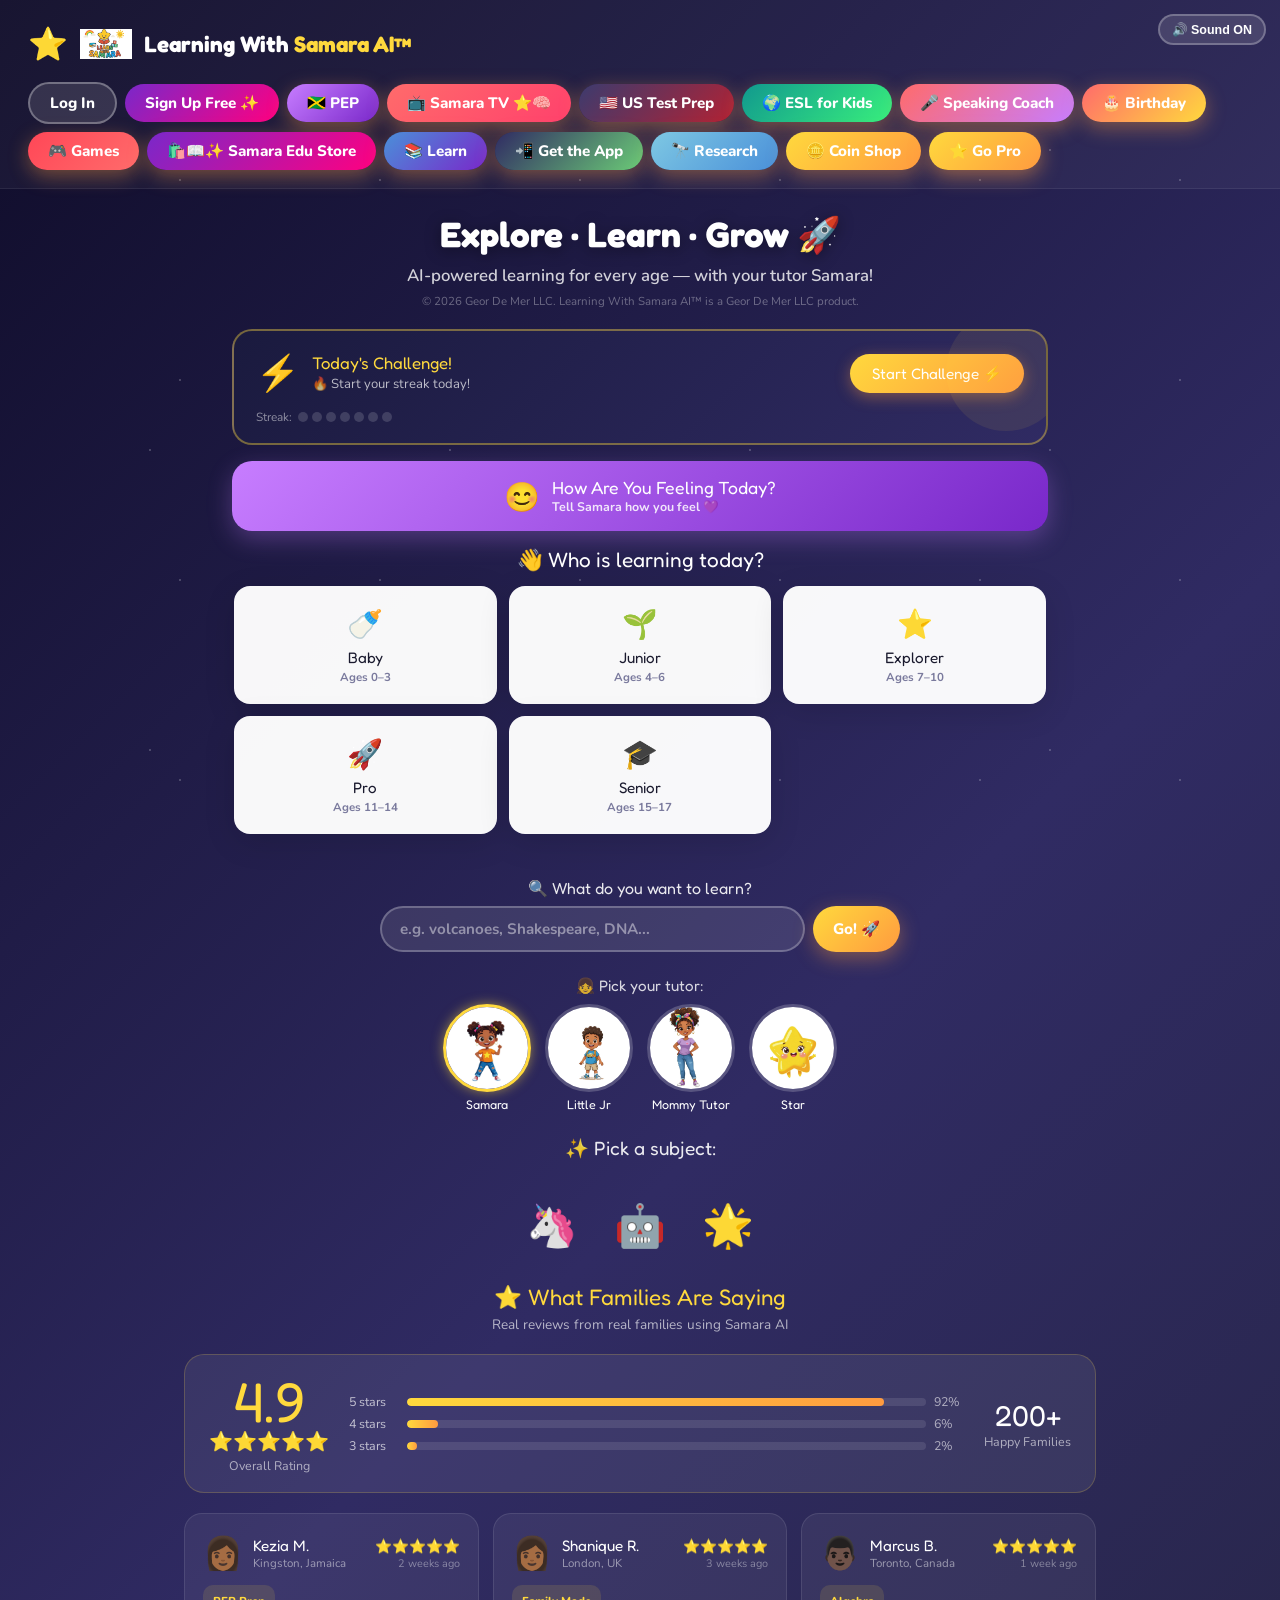
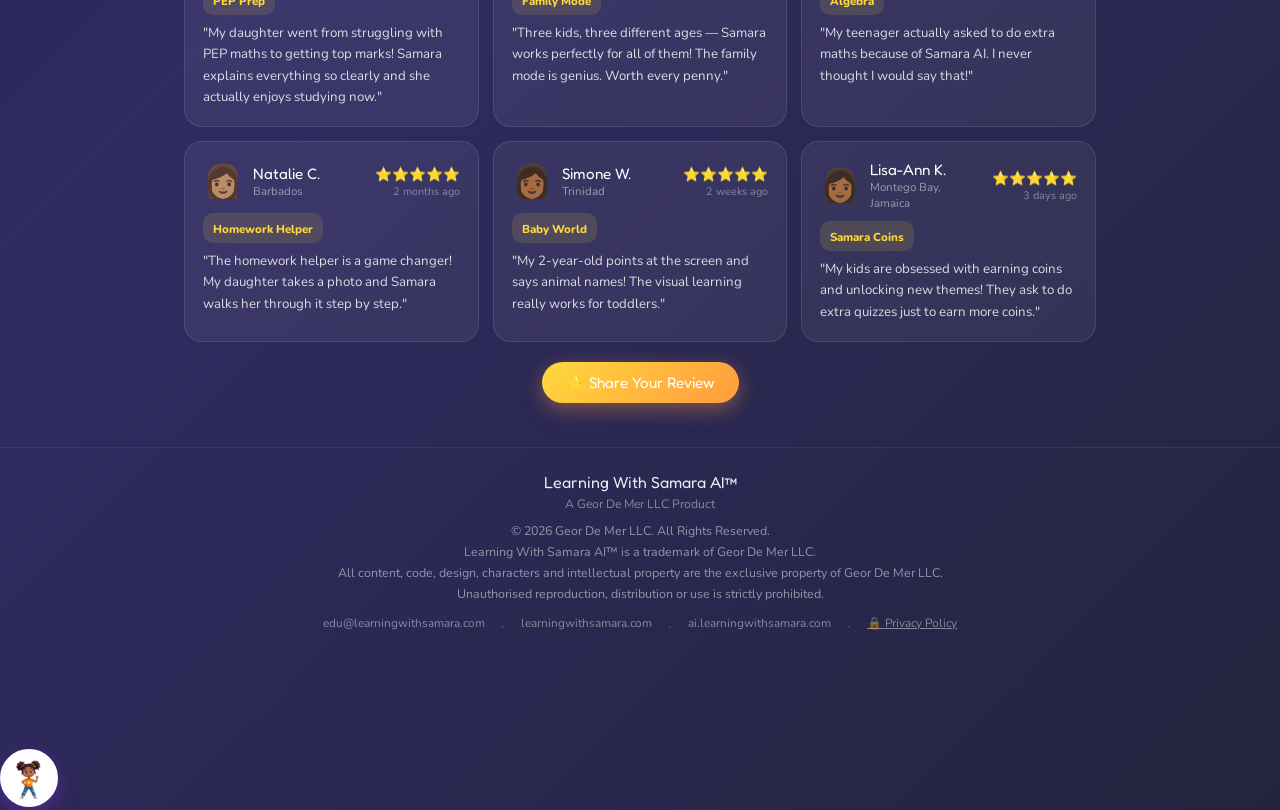
==== commit f643b1f2: "Update index.html" ====
--- a/docs/index.html
+++ b/docs/index.html
@@ -6194,18 +6194,16 @@
         <!-- Child response area -->
         <div style="margin-bottom:20px;">
           ${S.ageGroup === '0-3' || S.ageGroup === '4-6' ? `
-          <!-- Young children — tap emoji response -->
           <div style="font-family:'Fredoka One',cursive;color:rgba(255,255,255,0.7);font-size:0.85rem;margin-bottom:10px;">Tap to tell Samara!</div>
           <div style="display:flex;gap:10px;justify-content:center;flex-wrap:wrap;">
-            ${feeling.tapOptions ? feeling.tapOptions.map(opt => 
-              `<button onclick="Emotions.childRespond('${opt.label}', '${opt.samara.replace(/'/g, "\\'")}')" style="background:rgba(255,255,255,0.1);border:2px solid rgba(255,255,255,0.2);border-radius:50px;padding:10px 16px;color:#fff;font-family:'Fredoka One',cursive;font-size:0.85rem;cursor:pointer;">${opt.emoji} ${opt.label}</button>`
+            ${feeling.tapOptions ? feeling.tapOptions.map((opt, oi) => 
+              `<button onclick="Emotions.childRespond(${index}, ${oi})" style="background:rgba(255,255,255,0.1);border:2px solid rgba(255,255,255,0.2);border-radius:50px;padding:10px 16px;color:#fff;font-family:'Fredoka One',cursive;font-size:0.85rem;cursor:pointer;">${opt.emoji} ${opt.label}</button>`
             ).join('') : ''}
-          </div> `
-          <!-- Older children — type response -->
+          </div>` : `
           <div style="font-family:'Fredoka One',cursive;color:rgba(255,255,255,0.7);font-size:0.85rem;margin-bottom:10px;">Tell Samara in your own words!</div>
           <div style="display:flex;gap:8px;">
             <input id="emotion-response-input" type="text" placeholder="Type here..." style="flex:1;background:rgba(255,255,255,0.1);border:1.5px solid rgba(255,255,255,0.2);border-radius:50px;padding:10px 18px;color:#fff;font-family:'Nunito',sans-serif;font-size:0.9rem;outline:none;" onkeydown="if(event.key==='Enter')Emotions.childRespond(document.getElementById('emotion-response-input').value)"/>
-            <button onclick="Emotions.childRespond(document.getElementById('emotion-response-input').value)" style="background:linear-gradient(135deg,#C77DFF,#7928CA);color:#fff;font-family:'Fredoka One',cursive;font-size:0.9rem;padding:10px 18px;border-radius:50px;border:none;cursor:pointer;">Tell Samara 💜</button>
+            <button onclick="Emotions.childRespond(document.getElementById('emotion-response-input').value)" style="background:linear-gradient(135deg,#C77DFF,#7928CA);color:#fff;font-family:'Fredoka One',cursive;font-size:0.9rem;padding:10px 18px;border-radius:50px;border:none;cursor:pointer;">Tell Samara</button>
           </div>`}
         </div>
 
@@ -6217,14 +6215,13 @@
       </div>`;
   },
 
-childRespond(response, samaraMsg) {
-    if(!response || !response.trim()) return;
+childRespond(feelingIndex, optionIndex) {
+    const feeling = this.FEELINGS[feelingIndex];
+    const opt = feeling.tapOptions[optionIndex];
+    const msg = opt ? opt.samara : 'That is so lovely! Thank you for sharing!';
+    const cleanMsg = msg.replace(/[\u{1F300}-\u{1FFFF}]/gu, '').replace(/[\u2600-\u27FF]/g, '').trim();
     const overlay = document.getElementById('emotions-overlay');
     if(!overlay) return;
-
-    const msg = samaraMsg || 'That is so lovely! Thank you for sharing that with me! You are amazing!';
-    const cleanMsg = msg.replace(/[\u{1F300}-\u{1FFFF}]/gu, '').replace(/[\u2600-\u27FF]/g, '').trim();
-
     const responseDiv = document.createElement('div');
     responseDiv.style.cssText = 'position:fixed;top:50%;left:50%;transform:translate(-50%,-50%);background:linear-gradient(135deg,#1a1a3e,#302b63);border-radius:24px;padding:24px;max-width:380px;width:90%;z-index:100000;text-align:center;border:2px solid rgba(199,125,255,0.4);box-shadow:0 20px 60px rgba(0,0,0,0.5);';
     responseDiv.innerHTML = `
@@ -6233,7 +6230,7 @@
       </div>
       <div style="font-family:'Fredoka One',cursive;color:#FFD93D;font-size:0.85rem;margin-bottom:8px;">Samara says:</div>
       <div style="color:rgba(255,255,255,0.9);font-size:0.95rem;line-height:1.6;margin-bottom:16px;">${msg}</div>
-      <button onclick="this.closest('div[style]').remove();document.getElementById('emotions-overlay').remove();" style="background:linear-gradient(135deg,#FFD93D,#FF9B3F);color:#fff;font-family:'Fredoka One',cursive;font-size:0.95rem;padding:10px 24px;border-radius:50px;border:none;cursor:pointer;">Let us go! 🚀</button>
+      <button onclick="this.closest('div[style]').remove();document.getElementById('emotions-overlay').remove();" style="background:linear-gradient(135deg,#FFD93D,#FF9B3F);color:#fff;font-family:'Fredoka One',cursive;font-size:0.95rem;padding:10px 24px;border-radius:50px;border:none;cursor:pointer;">Let us go!</button>
     `;
     document.body.appendChild(responseDiv);
     SoundSystem.speak(cleanMsg);
